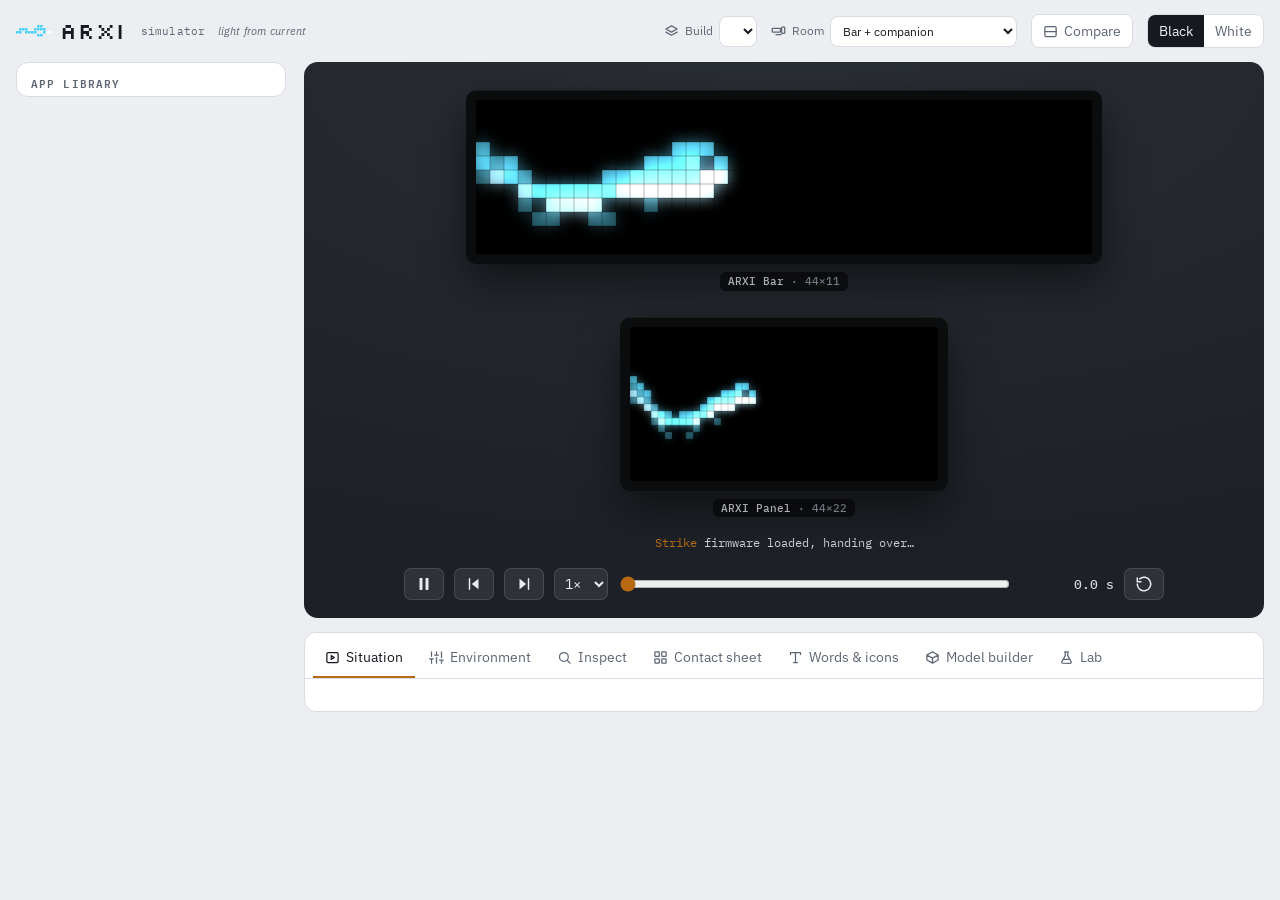
==== index.html @ e4b0574f "update" ====
<!doctype html><html><head><meta charset=utf8><meta name=viewport content="width=device-width,initial-scale=1,viewport-fit=cover"><style>:root{color-scheme:light;box-sizing:border-box;padding-top:env(safe-area-inset-top,0px);padding-bottom:env(safe-area-inset-bottom,0px)}html{scroll-padding-top:env(safe-area-inset-top,0px)}body{margin:0;padding:0;font:14px -apple-system,BlinkMacSystemFont,sans-serif;background:#fff;color:#000}img{max-width:100%}[hidden]:not([hidden=until-found i]){display:none!important}</style></head><body>
<script type="importmap">{"imports":{"three":"https://cdn.jsdelivr.net/npm/three@0.160.0/build/three.module.js"}}</script>
<title>ARXI Simulator</title>
<meta name="claude:viewport-fit-sides" content="cover">
<link rel="preconnect" href="https://fonts.googleapis.com">
<link rel="stylesheet" href="https://fonts.googleapis.com/css2?family=IBM+Plex+Mono:wght@400;500&family=IBM+Plex+Sans:wght@400;500;600&family=Silkscreen&display=swap">
<style>
/* Layout: a workbench. App library on the left, the two ARXI screens on a wall in the middle, controls in tabs underneath. */
:root {
  --bg: #eceef1; --surface: #ffffff; --raised: #f5f6f8; --line: #d9dde3; --fg: #161a20; --muted: #5d6673;
  --accent: #b86a12; --accent-fg: #ffffff; --wall: #2a2e35; --wall-2: #1d2026; --ok: #1f8a4c; --warn: #b86a12; --paid: #6b4bd6;
  --display: "Silkscreen", "IBM Plex Mono", monospace; --body: "IBM Plex Sans", system-ui, sans-serif; --mono: "IBM Plex Mono", ui-monospace, monospace;
  color-scheme: light;
}
@media (prefers-color-scheme: dark) { :root:not([data-theme="light"]) {
  --bg: #0e1013; --surface: #161a1f; --raised: #1c2027; --line: #2a3039; --fg: #e6e9ed; --muted: #8d96a3;
  --accent: #f2a640; --accent-fg: #1a1206; --wall: #0a0b0d; --wall-2: #050607; --ok: #4cc47c; --warn: #f2a640; --paid: #a48bff; color-scheme: dark } }
:root[data-theme="dark"] {
  --bg: #0e1013; --surface: #161a1f; --raised: #1c2027; --line: #2a3039; --fg: #e6e9ed; --muted: #8d96a3;
  --accent: #f2a640; --accent-fg: #1a1206; --wall: #0a0b0d; --wall-2: #050607; --ok: #4cc47c; --warn: #f2a640; --paid: #a48bff; color-scheme: dark }
* { box-sizing: border-box }
html, body { height: 100% }
body { background: var(--bg); color: var(--fg); font: 14px/1.45 var(--body); margin: 0 }
button, select, input { font: inherit; color: inherit }
.wrap { padding-left: max(16px, env(safe-area-inset-left, 0px)); padding-right: max(16px, env(safe-area-inset-right, 0px)); padding-block: 14px 28px; max-width: 1440px; margin: 0 auto }
header { display: flex; align-items: center; gap: 14px; flex-wrap: wrap; padding-bottom: 14px }
.mark { font-family: var(--display); font-size: 22px; letter-spacing: .04em; line-height: 1 }
.mark small { font-family: var(--mono); font-size: 11px; color: var(--muted); letter-spacing: .02em; margin-left: 8px; vertical-align: middle }
.spacer { flex: 1 }
.ic { flex: none; vertical-align: -3px }
.mark { display: inline-flex; align-items: center; gap: 8px }
.eelmark { display: block }
.tagline { font: italic 11px var(--body) !important; color: var(--muted); margin-left: 4px !important }
.hsel span, .hbtn, .tabs button { display: inline-flex; align-items: center; gap: 6px }
.transport button { display: inline-flex; align-items: center; justify-content: center; min-height: 32px }
.group > summary .gname { display: inline-flex; align-items: center; gap: 8px }
.group > summary .gname .ic { color: var(--accent); opacity: .85 }
.sub button { display: inline-flex; align-items: center; gap: 6px }
.sub button .ic { opacity: .75 }
@media (max-width: 520px) { .tagline { display: none } .hsel select { max-width: 160px } }
.hsel { display: inline-flex; align-items: center; gap: 6px; font-size: 12px; color: var(--muted) }
.hsel select { background: var(--surface); border: 1px solid var(--line); border-radius: 8px; padding: 6px 8px; color: var(--fg); max-width: 210px }
.hbtn { border: 1px solid var(--line); background: var(--surface); border-radius: 8px; padding: 6px 11px; cursor: pointer; color: var(--muted) }
.hbtn[aria-pressed="true"] { background: var(--fg); color: var(--bg) }
.rowlabel { font: 500 11px/1 var(--mono); letter-spacing: .1em; text-transform: uppercase; color: #9aa3ae; align-self: flex-start }
.rowlabel b { color: var(--accent); font-weight: 500 }
.results { width: 100%; border-collapse: collapse; font: 12px/1.35 var(--mono); margin-top: 12px }
.results th, .results td { border-bottom: 1px solid var(--line); padding: 6px 8px; text-align: left; vertical-align: top }
.results th { color: var(--muted); font-weight: 500; position: sticky; top: 0; background: var(--surface) }
.results td.cell { cursor: pointer } .results td.cell:hover { background: var(--raised) }
.tag2 { display: inline-block; padding: 1px 6px; border-radius: 4px; border: 1px solid currentColor; font-size: 10.5px; margin-right: 4px }
.tag2.same { color: var(--muted) } .tag2.diff { color: var(--accent) } .tag2.bad { color: #e5534b }
.tablewrap { overflow-x: auto; max-height: 520px; overflow-y: auto }
.buildrow { display: flex; gap: 8px; align-items: center; flex-wrap: wrap; padding: 6px 0; border-bottom: 1px solid var(--line); font-size: 13px }
.buildrow .nm { flex: 1; min-width: 180px }
.seg { display: inline-flex; border: 1px solid var(--line); border-radius: 8px; overflow: hidden; background: var(--surface) }
.seg button { border: 0; background: transparent; padding: 6px 11px; cursor: pointer; color: var(--muted) }
.seg button[aria-pressed="true"] { background: var(--fg); color: var(--bg) }
.seg button:focus-visible, button:focus-visible, select:focus-visible, input:focus-visible { outline: 2px solid var(--accent); outline-offset: 1px }
.grid { display: grid; grid-template-columns: 270px minmax(0, 1fr); gap: 18px; align-items: start }
@media (max-width: 860px) { .grid { grid-template-columns: minmax(0, 1fr) } .lib { order: 2 } }

/* App library */
.lib { background: var(--surface); border: 1px solid var(--line); border-radius: 12px; overflow: hidden }
.lib h2 { font: 600 11px/1 var(--mono); letter-spacing: .1em; text-transform: uppercase; color: var(--muted); margin: 0; padding: 14px 14px 8px }
.libtools { display: flex; gap: 6px; padding: 0 10px 10px }
.libtools input, .libtools select { background: var(--raised); border: 1px solid var(--line); border-radius: 7px; padding: 6px 8px; min-width: 0 }
.libtools input { flex: 1 }
.group { border-top: 1px solid var(--line) }
.group > summary { list-style: none; cursor: pointer; padding: 10px 14px; display: flex; justify-content: space-between; gap: 8px; font: 600 11.5px/1.2 var(--mono); letter-spacing: .08em; text-transform: uppercase; color: var(--muted) }
.group > summary::-webkit-details-marker { display: none }
.group > summary::before { content: "▸"; margin-right: 6px }
.group[open] > summary::before { content: "▾" }
.group > summary > span:first-child { flex: 1 }
.group[open] > summary { color: var(--fg) }
.gmeta { font-weight: 400; letter-spacing: .02em; text-transform: none }
.app { border-top: 1px solid var(--line) }
.app > summary { list-style: none; cursor: pointer; padding: 9px 14px 9px 26px; display: grid; grid-template-columns: 1fr auto; gap: 2px 8px; align-items: center }
.app > summary::-webkit-details-marker { display: none }
.app > summary .nm { font-weight: 600 }
.app > summary .meta { grid-column: 1 / -1; color: var(--muted); font-size: 12px }
.app[open] > summary { background: var(--raised) }
.chip { font: 500 10.5px/1 var(--mono); letter-spacing: .04em; text-transform: uppercase; padding: 4px 6px; border-radius: 5px; border: 1px solid currentColor; white-space: nowrap }
.chip.free { color: var(--ok) } .chip.paid { color: var(--paid) } .chip.internal { color: var(--muted) } .chip.concept { color: var(--warn) }
.sits { padding: 4px 8px 10px; display: flex; flex-direction: column; gap: 2px; background: var(--raised) }
.sits button { text-align: left; border: 0; background: transparent; padding: 6px 8px; border-radius: 6px; cursor: pointer; color: var(--fg) }
.sits button:hover { background: var(--line) }
.sits button[aria-current="true"] { background: var(--accent); color: var(--accent-fg) }
.appinfo { padding: 2px 16px 10px; background: var(--raised); color: var(--muted); font-size: 12px }
.appinfo details summary { cursor: pointer; color: var(--fg) }
.appinfo .row { display: flex; gap: 6px; align-items: center; margin-top: 6px; flex-wrap: wrap }
.appinfo select, .appinfo input { background: var(--surface); border: 1px solid var(--line); border-radius: 6px; padding: 3px 6px; font-size: 12px; max-width: 120px }

/* Stage */
.stage { background: radial-gradient(120% 90% at 50% 0%, var(--wall), var(--wall-2)); border-radius: 14px; padding: 28px 22px 18px; display: flex; flex-direction: column; gap: 18px; align-items: center }
.devices { display: flex; gap: 26px; flex-wrap: wrap; justify-content: center; align-items: flex-end; width: 100% }
.device { display: flex; flex-direction: column; align-items: center; gap: 8px; min-width: 0; max-width: 100% }
.bezel { border-radius: 10px; padding: 10px; background: #0b0c0e; box-shadow: 0 18px 40px rgba(0,0,0,.5), inset 0 1px 0 rgba(255,255,255,.06); max-width: 100% }
.white .bezel { background: #e8e7e3; box-shadow: 0 18px 40px rgba(0,0,0,.45), inset 0 1px 0 rgba(255,255,255,.7) }
.bezel canvas { display: block; border-radius: 3px; background: #050505; max-width: 100%; height: auto; image-rendering: auto }
#barCv, #barCvB { width: 616px } #panCv, #panCvB { width: 308px }
.dlabel { font: 500 11px/1.3 var(--mono); color: #9aa3ae; text-align: center }
.dlabel b { color: #e8ebef; font-weight: 500 }
.now { font: 12px/1.3 var(--mono); color: #c9ced6; text-align: center; min-height: 1.3em }
.now .tag { color: var(--accent) }
.transport { display: flex; gap: 10px; align-items: center; flex-wrap: wrap; width: 100%; max-width: 760px; color: #d6dae0 }
.transport button { background: rgba(255,255,255,.08); border: 1px solid rgba(255,255,255,.12); color: #e9ecf0; border-radius: 7px; padding: 5px 10px; cursor: pointer; min-width: 36px }
.transport button:hover { background: rgba(255,255,255,.14) }
.transport select { background: rgba(255,255,255,.08); border: 1px solid rgba(255,255,255,.12); color: #e9ecf0; border-radius: 7px; padding: 5px 6px }
.transport select option { color: #111 }
.transport input[type=range] { flex: 1; min-width: 140px; accent-color: var(--accent) }
.clock { font: 500 13px/1 var(--mono); font-variant-numeric: tabular-nums; min-width: 92px; text-align: right }

/* Panel below the stage */
.panel { background: var(--surface); border: 1px solid var(--line); border-radius: 12px; margin-top: 14px }
.tabs { display: flex; gap: 2px; border-bottom: 1px solid var(--line); padding: 6px 8px 0; overflow-x: auto }
.tabs button { border: 0; background: transparent; padding: 8px 12px; border-bottom: 2px solid transparent; cursor: pointer; color: var(--muted); white-space: nowrap }
.tabs button[aria-selected="true"] { color: var(--fg); border-bottom-color: var(--accent) }
.pane { padding: 16px }
.sit-title { font-size: 18px; font-weight: 600; margin: 0 0 4px; text-wrap: balance }
.sit-note { color: var(--muted); margin: 0 0 12px; max-width: 70ch }
.beats { display: flex; flex-direction: column; gap: 3px; font: 12px/1.4 var(--mono); color: var(--muted) }
.beats .done { color: var(--fg) }
.sub { display: flex; gap: 6px; flex-wrap: wrap; margin-bottom: 14px }
.sub button { border: 1px solid var(--line); background: var(--raised); border-radius: 999px; padding: 4px 11px; cursor: pointer; font-size: 13px }
.sub button[aria-pressed="true"] { background: var(--fg); color: var(--bg); border-color: var(--fg) }
.fields { display: grid; grid-template-columns: repeat(auto-fill, minmax(220px, 1fr)); gap: 10px 18px }
.f { display: flex; flex-direction: column; gap: 4px; min-width: 0 }
.f label { font-size: 12px; color: var(--muted) }
.f .val { font: 11px var(--mono); color: var(--muted); float: right }
.f select, .f input[type=text], .f input[type=number] { background: var(--raised); border: 1px solid var(--line); border-radius: 7px; padding: 6px 8px; min-width: 0 }
.f input[type=range] { accent-color: var(--accent) }
.f input[type=color] { width: 100%; height: 30px; border: 1px solid var(--line); border-radius: 7px; background: var(--raised); padding: 2px }
.tog { display: flex; align-items: center; gap: 8px; padding-top: 18px; cursor: pointer }
.tog input { accent-color: var(--accent); width: 16px; height: 16px }
.btns { display: flex; flex-wrap: wrap; gap: 8px; margin-top: 4px }
.btn { border: 1px solid var(--line); background: var(--raised); border-radius: 7px; padding: 6px 11px; cursor: pointer }
.btn:hover { border-color: var(--accent) }
.btn.primary { background: var(--accent); color: var(--accent-fg); border-color: var(--accent) }
.hint { color: var(--muted); font-size: 12.5px; max-width: 72ch }
.kv { display: grid; grid-template-columns: max-content 1fr; gap: 4px 16px; font: 12.5px/1.4 var(--mono); margin-bottom: 14px }
.kv dt { color: var(--muted) } .kv dd { margin: 0; overflow-wrap: anywhere }
.layers { display: flex; gap: 4px; flex-wrap: wrap }
.layers span { font: 11px var(--mono); padding: 2px 6px; border-radius: 4px; border: 1px solid var(--line); color: var(--muted) }
.layers span.on { color: var(--fg); border-color: var(--accent) }
#timeline { width: 100%; height: 56px; display: block; border: 1px solid var(--line); border-radius: 8px; background: var(--raised) }
.legend { display: flex; flex-wrap: wrap; gap: 4px 12px; font: 11px var(--mono); color: var(--muted); margin: 6px 0 14px }
.legend i { display: inline-block; width: 9px; height: 9px; border-radius: 2px; margin-right: 4px; vertical-align: -1px }
.sheet { display: grid; grid-template-columns: repeat(auto-fill, minmax(230px, 1fr)); gap: 14px; margin-top: 12px }
.sheet figure { margin: 0; background: var(--wall-2); border-radius: 10px; padding: 10px; display: flex; flex-direction: column; gap: 6px; align-items: center; cursor: pointer }
.sheet figure:hover { outline: 2px solid var(--accent) }
.sheet canvas { max-width: 100%; height: auto; image-rendering: pixelated; border-radius: 2px }
.sheet figcaption { font: 11.5px/1.3 var(--mono); color: #c7ccd3; text-align: center }
pre.code { background: var(--raised); border: 1px solid var(--line); border-radius: 8px; padding: 12px; font: 12px/1.5 var(--mono); overflow-x: auto; max-height: 340px; margin: 8px 0 0 }
.diffnote { font: 12px var(--mono); padding: 8px 10px; border-radius: 7px; background: var(--raised); border: 1px solid var(--line); margin-top: 10px }
.diffnote.bad { border-color: #d0453a } .diffnote.good { border-color: var(--ok) }
[hidden] { display: none !important }
/* Place: the screens in a room or outdoors */
.stage { position: relative; overflow: hidden }
.stage > *:not(#sceneBg):not(#sceneFx) { position: relative; z-index: 2 }
#sceneBg, #sceneFx { position: absolute; inset: 0; z-index: 0; pointer-events: none }
#sceneFx { z-index: 3 }
.stage[data-place]:not([data-place="bench"]) { background: #0a0b0d; min-height: 620px; justify-content: center; padding-top: 60px }
.stage .devices { zoom: var(--dist, 1) }
.stage:not([data-place="bench"]) .dlabel { background: rgba(0,0,0,.55); padding: 2px 8px; border-radius: 6px }
.stage[data-place="living"] .devices, .stage[data-place="bedroom"] .devices { margin-bottom: 70px }
.bezel { position: relative }
.bezel canvas { filter: contrast(calc(1 - var(--wash, 0) * .55)) brightness(calc(1 + var(--wash, 0) * .2)) saturate(calc(1 - var(--wash, 0) * .35)) }
.bezel::after { content: ""; position: absolute; inset: 10px; border-radius: 3px; background: linear-gradient(120deg, rgba(255,255,255,.55), rgba(255,255,255,.15) 45%, rgba(255,255,255,.4)); opacity: calc(var(--wash, 0) * .45); pointer-events: none }
.stage > .placebar { position: absolute !important; top: 12px; left: 14px; right: 14px; z-index: 4 !important; display: flex; gap: 6px; align-items: center; flex-wrap: wrap }
.stage[data-place="bench"] { padding-top: 56px }
@media (max-width: 520px) { .stage > .placebar { position: relative !important; top: 0; left: 0; right: 0 } .stage[data-place] { padding-top: 14px !important } }
.placebar .psel { display: inline-flex; gap: 5px; align-items: center; font-size: 12px; color: #e6e9ed; background: rgba(10,12,15,.6); padding: 4px 7px; border-radius: 7px }
.placebar select { background: rgba(10,12,15,.75); color: #e6e9ed; border: 1px solid rgba(255,255,255,.15); border-radius: 7px; padding: 4px 6px; font-size: 12px }
.spots { display: inline-flex; gap: 6px; align-items: center; flex-wrap: wrap } .spots[hidden] { display: none !important }
.pnote { font: 11.5px var(--mono); color: #e6e9ed; background: rgba(0,0,0,.5); padding: 3px 8px; border-radius: 6px; margin-left: auto }
.pnote:empty { display: none }
.fx-rain { background: repeating-linear-gradient(105deg, transparent 0 14px, rgba(190,210,235,.28) 14px 15px, transparent 15px 31px); background-size: 200px 200px; animation: rain .45s linear infinite }
.fx-storm { background: repeating-linear-gradient(105deg, transparent 0 10px, rgba(190,210,235,.32) 10px 11px, transparent 11px 23px); background-size: 160px 160px; animation: rain .3s linear infinite, flash 7s steps(1) infinite }
.fx-snow { background-image: radial-gradient(circle, rgba(255,255,255,.85) 1.6px, transparent 2px), radial-gradient(circle, rgba(255,255,255,.6) 1px, transparent 1.5px); background-size: 90px 90px, 53px 53px; animation: snow 6s linear infinite }
.fx-fog { background: linear-gradient(180deg, rgba(210,215,222,.35), rgba(210,215,222,.55)); backdrop-filter: blur(1.2px) }
@keyframes rain { to { background-position: -60px 200px } }
@keyframes snow { to { background-position: 30px 360px, -20px 212px } }
@keyframes flash { 0%, 96%, 98% { box-shadow: none } 97%, 99% { box-shadow: inset 0 0 0 2000px rgba(235,240,255,.35) } }
@media (prefers-reduced-motion: reduce) { .fx-rain, .fx-storm, .fx-snow { animation: none } }

#scene3d { position: absolute !important; inset: 0; width: 100%; height: 100%; z-index: 1 !important; display: block; cursor: grab; touch-action: pan-y }
#scene3d:active { cursor: grabbing }
.stage.is3d[data-place] { min-height: 640px; justify-content: flex-end !important; background: #0a0b0d }
.stage.is3d .devices, .stage.is3d .rowlabel { position: absolute !important; left: -9999px; opacity: 0; pointer-events: none }
.stage.is3d .now, .stage.is3d .transport { background: rgba(8,10,13,.62); border-radius: 10px; padding: 6px 10px; backdrop-filter: blur(6px) }
/* Build mode: the wizard instead of the library, and only the controls a buyer needs */
.wiz { display: none; background: var(--surface); border: 1px solid var(--line); border-radius: 12px; padding: 14px; align-self: start; position: sticky; top: 12px; max-height: calc(100vh - 24px); overflow: auto }
body[data-mode="build"] .wiz { display: block }
body[data-mode="build"] .lib, body[data-mode="build"] main > .panel, body[data-mode="build"] label[for="buildSel"], body[data-mode="build"] label[for="roomSel"], body[data-mode="build"] #cmpBtn, body[data-mode="build"] header .seg:not(.modeseg),
body[data-mode="build"] .placebar label[for="placeSel"], body[data-mode="build"] #placeSel, body[data-mode="build"] label[for="mountSel"], body[data-mode="build"] #mountSel, body[data-mode="build"] #spotsBox, body[data-mode="build"] #rowA, body[data-mode="build"] #rowB, body[data-mode="build"] #devicesB { display: none !important }
body[data-mode="build"] .grid { grid-template-columns: 340px minmax(0, 1fr) }
@media (max-width: 900px) { body[data-mode="build"] .grid { grid-template-columns: 1fr } .wiz { position: static; max-height: none } }
.modeseg button { display: inline-flex; gap: 5px; align-items: center }
.wsteps { display: flex; gap: 6px; margin-bottom: 12px }
.wdot { flex: 1; height: 28px; border-radius: 8px; border: 1px solid var(--line); background: var(--raised); color: var(--muted); font: 600 12px var(--mono); cursor: pointer }
.wdot.on { background: var(--accent); color: var(--accent-fg); border-color: var(--accent) } .wdot.done { color: var(--ok); border-color: var(--ok) } .wdot:disabled { opacity: .45; cursor: default }
.wtitle small { font: 600 11px var(--mono); letter-spacing: .08em; text-transform: uppercase; color: var(--muted) } .wtitle h2 { margin: 2px 0 6px; font-size: 20px }
.wlead { margin: 0 0 12px; color: var(--muted); font-size: 13.5px }
.wbody { display: flex; flex-direction: column; gap: 8px }
.wcard { display: flex; gap: 12px; align-items: flex-start; text-align: left; border: 1px solid var(--line); background: var(--raised); border-radius: 12px; padding: 12px; cursor: pointer; color: var(--fg); font: inherit }
.wcard:hover { border-color: var(--accent) } .wcard.on { border-color: var(--accent); box-shadow: 0 0 0 2px var(--accent) inset }
.wic { width: 38px; height: 38px; flex: none; display: grid; place-items: center; border-radius: 10px; background: var(--surface); color: var(--accent) }
.wcard.on .wic { background: var(--accent); color: var(--accent-fg) }
.wtx { display: flex; flex-direction: column; gap: 3px; font-size: 13px; color: var(--muted) } .wtx b { color: var(--fg); font-size: 15px }
.wcan { margin: 6px 0 0; padding-left: 16px; color: var(--fg); font-size: 12.5px; display: grid; gap: 2px } .wcard:not(.on) .wcan { opacity: .55 }
.wnav { display: flex; justify-content: space-between; gap: 8px; margin-top: 10px } .wnav .btn { padding: 9px 16px } .btn:disabled { opacity: .45; cursor: default }
.wmore > summary, .wgroup > summary { cursor: pointer; font-size: 13px; padding: 6px 0 } .wmore .f { margin: 6px 0 }
.wmore select, .wbody > select, .wbody input[type=text] { background: var(--raised); border: 1px solid var(--line); border-radius: 7px; padding: 7px 8px; width: 100%; color: var(--fg) }
.wfinish { display: flex; gap: 6px; align-items: center; margin-top: 4px }
.wgroup { border: 1px solid var(--line); border-radius: 10px; padding: 2px 10px }
.wgroup > summary { display: flex; gap: 8px; align-items: center; font-weight: 600 } .wgroup > summary .ic { color: var(--accent) } .wgroup > summary .small { margin-left: auto }
.wfeat { display: flex; gap: 8px; align-items: center; padding: 6px 0 0 } .wfeat input { accent-color: var(--accent); width: 16px; height: 16px }
.wname { flex: 1; text-align: left; border: 0; background: none; color: var(--fg); font: inherit; font-size: 13.5px; cursor: pointer; padding: 0 } .wname:hover { color: var(--accent) }
.wfeat.locked .wname { color: var(--muted) }
.wneed { border: 1px dashed var(--accent); color: var(--accent); background: none; border-radius: 6px; font-size: 11px; padding: 3px 6px; cursor: pointer; display: inline-flex; gap: 4px; align-items: center }
.wblurb { font-size: 12px; color: var(--muted); padding: 0 0 6px 24px }
.wsum dd { text-align: right }
.wcard.fixed { cursor: default }
.wcard .chip { align-self: flex-start; margin-top: 4px }
.wpackapps { display: flex; flex-wrap: wrap; gap: 4px; margin: -2px 0 6px 50px }
.wapp { border: 1px solid var(--line); background: var(--surface); color: var(--fg); border-radius: 6px; padding: 3px 7px; font-size: 11.5px; cursor: pointer; display: inline-flex; gap: 4px; align-items: baseline }
.wapp:hover { border-color: var(--accent) } .wapp.locked { color: var(--muted); border-style: dashed } .wapp small { color: var(--accent) }
.wquote { border: 1px solid var(--line); border-radius: 12px; padding: 12px; display: flex; flex-direction: column; gap: 8px; background: var(--raised) }
.wquote h3 { margin: 0; font-size: 16px } .wquote p { margin: 0 }
.wquote input, .wquote select, .wquote textarea { background: var(--surface); border: 1px solid var(--line); border-radius: 7px; padding: 7px 8px; color: var(--fg); font: inherit; width: 100% }
.wquote.done { border-color: var(--ok) }
.wshow { align-self: flex-start; margin: -2px 0 6px 50px; border: 1px solid var(--accent); color: var(--accent); background: none; border-radius: 999px; padding: 5px 12px; font-size: 12.5px; cursor: pointer; display: inline-flex; gap: 6px; align-items: center }
.wshow:hover, .wshow.on { background: var(--accent); color: var(--accent-fg) }
.shud { position: absolute !important; z-index: 5 !important; left: 16px; top: 64px; width: min(320px, calc(100% - 32px)); background: rgba(8,10,14,.78); backdrop-filter: blur(10px); border: 1px solid rgba(255,255,255,.12); border-radius: 14px; padding: 14px; color: #e8ebef; display: flex; flex-direction: column; gap: 8px; animation: shudin .35s ease }
@keyframes shudin { from { opacity: 0; transform: translateY(-6px) } }
.shud-head { display: flex; gap: 8px; align-items: center; font-size: 15px } .shud-head .ic { color: #6ae4ff }
.shud-how { font-size: 12.5px; color: #aab3be; line-height: 1.4 }
.shud-cap { font: 600 14px/1.35 var(--mono); color: #fff; min-height: 38px }
.shud-row { display: grid; grid-template-columns: 110px 1fr; gap: 8px; align-items: center } .shud-row small { color: #aab3be; font-size: 11.5px }
.shud-meter { height: 8px; border-radius: 99px; background: rgba(255,255,255,.12); overflow: hidden } .shud-meter span { display: block; height: 100%; width: 0; background: linear-gradient(90deg, #2ad0ff, #3aff8a); border-radius: 99px; transition: width .15s }
.shud-meter.alt span { background: linear-gradient(90deg, #ffb347, #ffe08a) } .shud-meter[data-state="warn"] span { background: linear-gradient(90deg, #ffd34a, #ff9a3a) } .shud-meter[data-state="bad"] span { background: linear-gradient(90deg, #ff9a3a, #ff3a5a) }
.shud .btn { align-self: flex-start; background: rgba(255,255,255,.08); color: #fff; border-color: rgba(255,255,255,.2) }
@media (max-width: 520px) { .shud { top: auto; bottom: 120px } }
.libnote { margin: 0 10px 10px; font-size: 12px; color: var(--muted); background: var(--raised); border-radius: 7px; padding: 6px 8px }
/* Markets, Words & icons, Model builder */
.mkts { display: flex; gap: 4px; padding: 0 10px 10px; flex-wrap: wrap }
.mkts button, .chipbtn { border: 1px solid var(--line); background: var(--raised); color: var(--muted); border-radius: 999px; padding: 4px 10px; font-size: 12px; cursor: pointer; display: inline-flex; gap: 5px; align-items: center }
.mkts button[aria-pressed="true"], .chipbtn.on { background: var(--fg); color: var(--bg); border-color: var(--fg) }
.chips { display: flex; flex-wrap: wrap; gap: 6px; align-items: center; margin-bottom: 14px }
.muted { color: var(--muted) } .small { font-size: 12px }
.fitbar, .mrow { display: flex; gap: 12px; flex-wrap: wrap; align-items: flex-end } .grow { flex: 1 1 260px }
.fitbar input[type=text] { font-size: 15px; padding: 8px 10px } .fitbar input[type=color] { width: 54px }
.iconrow { display: flex; flex-wrap: wrap; gap: 4px }
.pixbtn, .emobtn { border: 1px solid var(--line); background: #08090b; border-radius: 6px; padding: 4px; cursor: pointer; line-height: 0 }
.emobtn { font-size: 18px; line-height: 1; padding: 4px 5px; background: var(--raised) }
.pixbtn:hover, .emobtn:hover { border-color: var(--accent) }
.fitmore { margin-top: 10px } .fitmore > summary { cursor: pointer; font-size: 12.5px; color: var(--muted); padding: 4px 0 }
.fitwall { display: flex; flex-wrap: wrap; gap: 18px; margin-top: 16px; padding: 18px; border-radius: 12px; background: radial-gradient(ellipse at 50% 0, var(--wall), var(--wall-2)); align-items: flex-end }
.fitdev { margin: 0; width: calc(var(--cols) * 8px + 18px); max-width: 100%; display: flex; flex-direction: column; gap: 8px }
.fitdev .bezel { padding: 8px; background: #000; border-radius: 8px } .fitcv { width: 100%; height: auto; display: block }
.fitdev figcaption { color: #c7ccd3; font-size: 12px; display: flex; flex-direction: column; gap: 5px }
.fitdev figcaption .muted { color: #8d96a3 } .fithead { display: flex; gap: 4px; align-items: baseline }
.fitlbl { font: 11px/1.35 var(--mono); color: #aab1bb; min-height: 15px }
.fitdev select { background: #1c2027; color: #e6e9ed; border: 1px solid #2a3039; border-radius: 6px; padding: 4px 6px; font-size: 12px }
.verdict { margin-left: auto; font: 600 10.5px/1 var(--mono); text-transform: uppercase; letter-spacing: .05em; padding: 4px 6px; border-radius: 5px }
.verdict.ok { background: #1f8a4c; color: #fff } .verdict.warn { background: #f2a640; color: #1a1206 } .verdict.scroll { background: #3b4250; color: #e6e9ed }
.fitstrip { display: flex; flex-wrap: wrap; gap: 8px; margin: 10px 0 4px; align-items: flex-start } .fitstriph { width: 100%; font: 600 11px var(--mono); color: var(--muted); text-transform: uppercase; letter-spacing: .06em }
.fitthumb { display: flex; flex-direction: column; gap: 4px; border: 1px solid var(--line); background: var(--raised); border-radius: 7px; padding: 6px; cursor: pointer; font-size: 11px; text-align: left; max-width: 160px }
.fitthumb.on { border-color: var(--accent); box-shadow: 0 0 0 1px var(--accent) } .fitthumb canvas { border-radius: 3px; max-width: 100% }
.toast { position: fixed; bottom: 20px; left: 50%; transform: translateX(-50%) translateY(20px); background: var(--fg); color: var(--bg); padding: 8px 14px; border-radius: 8px; opacity: 0; transition: .2s; pointer-events: none; z-index: 9 }
.toast.on { opacity: 1; transform: translateX(-50%) }
.mgrid { display: grid; grid-template-columns: minmax(0, 1fr) 300px; gap: 18px; align-items: start }
@media (max-width: 860px) { .mgrid { grid-template-columns: 1fr } }
.checks { display: flex; flex-wrap: wrap; gap: 4px 14px; padding: 6px 0 } .check { display: inline-flex; gap: 6px; align-items: center; font-size: 13px; cursor: pointer }
.check input, .feat input { accent-color: var(--accent) }
.fhead { display: flex; justify-content: space-between; align-items: center; gap: 8px; flex-wrap: wrap }
.feats { border: 1px solid var(--line); border-radius: 10px; overflow: hidden; margin-top: 4px }
.fgroup + .fgroup { border-top: 1px solid var(--line) }
.fgroup > summary { cursor: pointer; padding: 9px 12px; display: flex; gap: 8px; align-items: center; font-weight: 600; font-size: 13px }
.fgroup > summary .ic { color: var(--accent) } .fgroup > summary .small { margin-left: auto; font-weight: 400 }
.feat { display: flex; gap: 8px; align-items: center; padding: 6px 12px 6px 34px; font-size: 13px; cursor: pointer } .feat:hover { background: var(--raised) } .feat .fn { flex: 1 }
.msum { position: sticky; top: 12px; border: 1px solid var(--line); border-radius: 12px; padding: 14px; background: var(--raised); display: flex; flex-direction: column; gap: 10px }
.mhead { display: flex; gap: 8px; align-items: center; font-size: 15px } .mhead .ic { color: var(--accent) }
.mtags { display: flex; flex-wrap: wrap; gap: 4px } .tagpill { font-size: 11px; padding: 3px 8px; border-radius: 999px; background: var(--surface); border: 1px solid var(--line) }
.mstats { display: grid; grid-template-columns: auto 1fr; gap: 4px 12px; margin: 0; font-size: 13px } .mstats dt { color: var(--muted) } .mstats dd { margin: 0; font: 500 13px var(--mono); text-align: right }
.mlist { display: flex; flex-wrap: wrap; gap: 4px; max-height: 120px; overflow: auto } .mlist span { font-size: 11.5px; padding: 2px 7px; border-radius: 5px; background: var(--surface); border: 1px solid var(--line) }
.msum select { background: var(--surface); border: 1px solid var(--line); border-radius: 7px; padding: 6px 8px }
@media (prefers-reduced-motion: reduce) { * { scroll-behavior: auto } }
@media (max-width: 520px) { .stage { padding: 18px 10px 14px } .clock { min-width: 0 } }
</style>

<div class="wrap">
  <header>
    <div class="mark"><span id="eelMark"></span>ARXI<small id="buildTag">simulator</small><small class="tagline">light from current</small></div>
    <span class="spacer"></span>
    <label class="hsel" for="buildSel"><span data-ic="layers">Build</span><select id="buildSel"></select></label>
    <label class="hsel" for="roomSel"><span data-ic="screens">Room</span><select id="roomSel"><option value="0">Bar + companion</option><option value="1">Bar alone</option><option value="2">Companion alone</option><option value="3">Swapped: companion leads</option></select></label>
    <button id="cmpBtn" class="hbtn" aria-pressed="false" title="Show a second build underneath"><span data-ic="columns"></span>Compare</button>
    <div class="seg" role="group" aria-label="Finish">
      <button id="fnBlack" aria-pressed="true">Black</button><button id="fnWhite" aria-pressed="false">White</button>
    </div>
  </header>

  <div class="grid">
    <nav class="lib" aria-label="Apps">
      <h2>App library</h2>
      <div id="apps"></div>
    </nav>

    <main style="min-width:0">
      <section class="stage" aria-label="Screens">
        <div class="rowlabel" id="rowA" hidden></div>
        <div class="devices" id="devices">
          <div class="device" id="barDev"><div class="bezel"><canvas id="barCv" width="616" height="154"></canvas></div><div class="dlabel" id="barLbl"><b>ARXI Bar</b> · 44×11</div></div>
          <div class="device" id="panDev"><div class="bezel"><canvas id="panCv" width="448" height="224"></canvas></div><div class="dlabel" id="panLbl"><b>ARXI Panel</b> · 44×22</div></div>
        </div>
        <div class="rowlabel" id="rowB" hidden></div>
        <div class="devices" id="devicesB" hidden>
          <div class="device" id="barDevB"><div class="bezel"><canvas id="barCvB" width="616" height="154"></canvas></div></div>
          <div class="device" id="panDevB"><div class="bezel"><canvas id="panCvB" width="448" height="224"></canvas></div></div>
        </div>
        <div class="now" id="now"></div>
        <div class="transport">
          <button id="play" aria-label="Pause" data-ic="pause"></button>
          <button id="stepB" aria-label="Back one frame" title="Back one frame" data-ic="back"></button>
          <button id="stepF" aria-label="Forward one frame" title="Forward one frame" data-ic="fwd"></button>
          <select id="speed" aria-label="Speed"><option value="0.25">¼×</option><option value="0.5">½×</option><option value="1" selected>1×</option><option value="2">2×</option><option value="4">4×</option><option value="8">8×</option></select>
          <input type="range" id="seek" min="0" max="30000" step="33" value="0" aria-label="Situation time">
          <span class="clock" id="clock">0.0 s</span>
          <button id="restart" title="Restart situation" aria-label="Restart situation" data-ic="restart"></button>
        </div>
      </section>

      <section class="panel">
        <div class="tabs" role="tablist">
          <button role="tab" id="tSit" aria-selected="true" data-ic="film">Situation</button>
          <button role="tab" id="tCtl" aria-selected="false" data-ic="sliders">Environment</button>
          <button role="tab" id="tIns" aria-selected="false" data-ic="search">Inspect</button>
          <button role="tab" id="tSheet" aria-selected="false" data-ic="grid">Contact sheet</button>
          <button role="tab" id="tFit" aria-selected="false" data-ic="type">Words &amp; icons</button>
          <button role="tab" id="tModel" aria-selected="false" data-ic="box">Model builder</button>
          <button role="tab" id="tBuild" aria-selected="false" data-ic="flask">Lab</button>
        </div>
        <div class="pane" id="pSit"></div>
        <div class="pane" id="pCtl" hidden></div>
        <div class="pane" id="pIns" hidden></div>
        <div class="pane" id="pSheet" hidden></div>
        <div class="pane" id="pFit" hidden></div>
        <div class="pane" id="pModel" hidden></div>
        <div class="pane" id="pBuild" hidden></div>
      </section>
    </main>
  </div>
</div>
<script id="wasm-today" type="application/octet-stream">AGFzbQEAAAABxgRKYAN/f38Bf2ACfn8Bf2ABfwF+YAJ/fQBgA39+fwF/YAAAYAJ/fwF/YAF/AX9gA39/fwBgBX9/f39/AGACfH8BfGADfHx8AXxgBH9/f38Bf2ABfQF/YAF9AX1gAn19AX1gBH9+fn8AYAR/f39/AGACfn8BfmAFf39/f38Bf2AGfn9/f39/AGAGf39/f39/AX9gB39/f39/f38Bf2ACf38AYAF/AGAGf39/f39/AGAHf39/f39/fwBgAn9/AX5gBH9/f34Bf2AFf39/fn4Bf2ACf34Bf2ADf39+AGAGf39/fn9/AGAGf39+f39/AX9gA39/fQBgBH9/fX8AYAp/f39/f39/f39/AGAEf39/fQBgCH9/f39/f39/AGAMf39/f39/f39/f39/AX9gBX9/f31/AGACf38BfWAJf39/f39/f39/AGADf39+AX9gB39/f35/f38Bf2ACf30BfWABfwF9YAh/fX1/fX9/fwBgBn99fX19fwBgA399fwBgBH99f38AYAZ/fX19f38AYAV/f39/fQBgBn9/f39/fQBgAAF/YAh/f39/f31/fwBgCX9/f39/f39/fQBgB39/f399fX8AYAZ/f319fX0AYAd/f319fX9/AGAIf39/f39/f38Bf2AJf39/f39/f39/AX9gCH9/fX1/fX9/AGADf319AGAGf399fX1/AGAHf39/f31/fwBgBn99f39/fwBgAn1/AX9gAnx8AXxgAn1/AX1gBX9+fn5+AGAEfn5+fgF/YAJ+fgF/YAJ/[base64]/[base64]/+Ht0DAgALIwACQEEAKAKA78KAAEUNAAALQQBBATYCgO/[base64]/AkACQCABQQRNDQBBACEADAELIABBYGogACAAQZ9/akH/AXFBGkkbIQJBACEAAkACQAJAAkACQANAIABBgIDAgABqLQAAIAJB/[base64]/I4CAgIAAQRBrIgEkgICAgABBAyECAkAgAEEgRg0AIAAgAUEPaiABQQ5qEIaAgIAAQQMgAS0ADiIAIAEtAA8iAmtBAWogACACSRshAgsgAUEQaiSAgICAACACQf8BcQuUBwEDfyABQQU6AAAgAkEAOgAAIABBYGogACAAQZ9/akH/[base64]/AXFFDQAgAUEAOgAAC0EDIQRBgIDAgAAhACADQf8BcSEFAkACQAJAAkACQANAIAAtAAAgBUYNASAAQQZqLQAAIAVGDQIgAEEMai0AACAFRg0DIABBEmotAAAgBUYNBCAAQRhqIQAgBEEEaiIEQTNHDQAMBQsLIARBfWohBAwCCyAEQX5qIQQMAQsgBEF/[base64]/[base64]/wFxIQUCQAJAAkACQAJAA0AgAC0AACAFRg0BIABBBmotAAAgBUYNAiAAQQxqLQAAIAVGDQMgAEESai0AACAFRg0EIABBGGohACAEQQRqIgRBM0cNAAwFCwsgBEF9aiEEDAILIARBfmohBAwBCyAEQX9qIQQLQgEgBK2GQoKAkICA/BODQgBSDQACQCABLQAAQQVJDQAgAUEEOgAACyACLQAAQQNLDQAgAkEEOgAACwuQAQEEfyOAgICAAEEQayIBJICAgIAAQQAhAgJAA0BBBCEDAkAgAC0AACIEQSBGDQAgBEUNAiAEwCABQQ9qIAFBDmoQhoCAgABBAyABLQAOIgMgAS0ADyIEa0EBaiADIARJG0H/AXFBAWohAwsgAEEBaiEAIAMgAmohAgwACwsgAUEQaiSAgICAACACIAJBAEdrC/AEAQ1/I4CAgIAAQRBrIgUkgICAgAACQCABLQAAIgZFDQBBCiADayEHA0AgBsAgBUENaiAFQQxqEIaAgIAAAkAgBS0ADCIIIAUtAA0iCUkNAEEAIQogCCAJa0H/AXEhC0EAIQwDQEEAIQ0CQCAKIAlqQf8BcSIOQQRLDQAgAS0AACIGQWBqIAYgBkGff2pB/[base64]/wFxQSBGDQAgBsAgBUEPaiAFQQ5qEIaAgIAAQQMgBS0ADiIGIAUtAA8iCGtBAWogBiAISRtB/[base64]/wFxIgNGDQEgAEGlgsCAAGotAAAgA0YNAyAAQaqCwIAAai0AACADRg0CIABBD2oiAEH/AUcNAAtBACEADAQLIABBoILAgABqIQAMAgsgAEGqgsCAAGohAAwBCyAAQaWCwIAAaiEACyAAIAFqLQABIQALIABB/wFxC2IBAn8jgICAgABBEGsiASSAgICAAEECIQICQCAAQSBGDQAgACABQQ9qIAFBDmoQjICAgABBAiABLQAOIgAgAS0ADyICa0EBaiAAIAJJGyECCyABQRBqJICAgIAAIAJB/wFxC/wEAQN/IAFBBDoAACACQQA6AAAgAEFgaiAAIABBn39qQf8BcUEaSRshA0ECIQRBoILAgAAhAAJAAkACQAJAA0AgAC0AACADQf8BcSIFRg0BIABBBWotAAAgBUYNAiAAQQpqLQAAIAVGDQMgAEEPaiEAIARBA2oiBEE1Rg0EDAALCyAEQX5qIQQMAQsgBEF/aiEEC0IBIASthkKCgICAgNQGg0IAUg0AIAEtAABB/wFxRQ0AIAFBADoAAAtBgX4hACADQf8BcSEFAkACQANAIABBn4TAgABqLQAAIAVGDQEgAEGkhMCAAGotAAAgBUYNASAAQamEwIAAai0AACAFRg0BIABBD2oiAA0ADAILCwJAIAEtAABBAkkNACABQQE6AAALIAItAAANACACQQE6AAALQQIhBEGggsCAACEAIANB/wFxIQUCQAJAAkADQCAALQAAIAVGDQECQCAAQQVqLQAAIAVGDQAgAEEKai0AACAFRg0DIABBD2ohACAEQQNqIgRBNUcNAQwECwsgBEF/[base64]////nv//8Dg0IAUg0AAkAgAS0AAEEESQ0AIAFBAzoAAAsgAi0AAEECSw0AIAJBAzoAAAsLkAEBBH8jgICAgABBEGsiASSAgICAAEEAIQICQANAQQMhAwJAIAAtAAAiBEEgRg0AIARFDQIgBMAgAUEPaiABQQ5qEIyAgIAAQQIgAS0ADiIDIAEtAA8iBGtBAWogAyAESRtB/wFxQQFqIQMLIABBAWohACADIAJqIQIMAAsLIAFBEGokgICAgAAgAiACQQBHawvdBAENfyOAgICAAEEQayIFJICAgIAAAkAgAS0AACIGRQ0AQQogA2shBwNAIAbAIAVBDWogBUEMahCMgICAAAJAIAUtAAwiCCAFLQANIglJDQBBACEKIAggCWtB/wFxIQtBACEMA0BBACENAkAgCiAJakH/AXEiDkEDSw0AIAEtAAAiBkFgaiAGIAZBn39qQf8BcUEaSRshD0EAIQYCQANAIAZBoILAgABqIggtAAAgD0H/AXEiEEYNASAGQaWCwIAAaiIILQAAIBBGDQEgBkGqgsCAAGoiCC0AACAQRg0BIAZBD2oiBkH/[base64]/wFxQSBGDQAgBsAgBUEPaiAFQQ5qEIyAgIAAQQIgBS0ADiIGIAUtAA8iCGtBAWogBiAISRtB/wFxQQFqIQgLIAggAmohAiABLQABIQYgAUEBaiEBIAYNAAsLIAVBEGokgICAgAALrgEAAkACQCABQYAISA0AIABEAAAAAAAA4H+iIQACQCABQf8PTw0AIAFBgXhqIQEMAgsgAEQAAAAAAADgf6IhACABQf0XIAFB/RdJG0GCcGohAQwBCyABQYF4Sg0AIABEAAAAAAAAYAOiIQACQCABQbhwTQ0AIAFByQdqIQEMAQsgAEQAAAAAAABgA6IhACABQfBoIAFB8GhLG0GSD2ohAQsgACABQf8Haq1CNIa/ogvXCAcBfgJ/AX4DfwF+A38DfgJAIAC9IgNCNIinIgRB/w9xIgUNACAARAAAAAAAAOBDor0iA0I0iKdB/w9xIgVBQWpBgBAgBRshBQsCQCABvSIGQjSIpyIHQf8PcSIIDQAgAUQAAAAAAADgQ6K9IgZCNIinQf8PcSIJQUFqQYAQIAkbIQgLAkAgAr0iCkI0iKciC0H/D3EiCQ0AIAJEAAAAAAAA4EOivSIKQjSIp0H/D3EiCUFBakGAECAJGyEJCwJAAkAgBUH+D0oNACAIQf8PSA0BCyAAIAGiIAKgDwsgCUHMd2ohDAJAIAlB/w9IDQAgAiAAIAGiIAKgIAxBywdGGw8LIARBgBBxIQ0gB0GAEHEhByALQYAQcSEEIApCAYZC/v///////w+DQoCAgICAgIAQhCEKIAZCAYYiBkIgiEL///8Ag0KAgIABhCIOIANCAYYiA0L+////D4MiD34gBkL+////D4MiBiADQiCIQv///wCDQoCAgAGEIgN+fCIQQiCIIA4gA358IBBCIIYiAyAGIA9+fCIGIANUrXwhDgJAAkAgDCAFIAhqQZhvaiIFayIIQQFIDQACQCAIQT9LDQAgCiAIrYYhAyAKQcAAIAhrrYghCgwCCyAJQYx3aiEFAkAgCEFAaiIJDQBCACEDDAILAkAgCEH/[base64]/w+DUA0CQgAgA0IBgyADQgGIhEKAgICAgICAgMAAhCIDfSADIAQbuSICIAKgIAChIgJEAAAAAAAA8AeiIgAgAKIgAiACoaIgAqAgBRCPgICAAA8LIAJEAAAA8P//HzSitrtEAAAAAAAA8AeiDwtCAEIAQoAIIANC/weDUBsgA0KAeIOEIgN9IAMgBBu5IQILIAIgBRCPgICAAAsgACAAQVBqQf8BcUEKSSAAQd8BcUG/f2pB/[base64]/f2pB/wFxQRpJGyADciEEQSBBACAALQAAIgNBv39qQf8BcUEaSRsgA3IhBSADRQ0BIAUgBEH/AXFHDQEgAEEBaiEAIAFBAWohASACQX9qIgINAAtBAA8LAkAgBSAEQf8BcSIBRw0AQQAPC0F/QQEgBSABSRshAwsgAwuVAQEEfwJAIAAgAUcNAEEADwtBACECAkADQEEgQQAgASACai0AACIDQb9/akH/AXFBGkkbIANyIQRBIEEAIAAgAmotAAAiA0G/f2pB/wFxQRpJGyADciEFIANFDQEgBSAEQf8BcUcNASACQQFqIgJBf0cNAAtBAA8LAkAgBSAEQf8BcSICRw0AQQAPC0F/QQEgBSACSRsLkgUDAn8BfgR/[base64]/cyAEaiEIA0AgBSAGLQAAQQJ0aiAINgIAIAZBAWohBiAIQX9qIQggCUF/[base64]/AXEhBANAAkAgASAGai0AACAERw0AQoCAgIAQIQcMAwsgAiAGQQFqIgZHDQALC0EAIQYLIAAgByAGrYQ3AgAgBUGACGokgICAgAALMAEBf0EAIQICQCABRQ0AA0AgACACai0AAEUNASABIAJBAWoiAkcNAAsgASECCyACC5QBAQV/I4CAgIAAQRBrIgIkgICAgABBACEDA0AgACADaiEEIANBAWoiBSEDIAQtAAANAAsgBUF/aiEGQQAhAwNAIAEgA2ohBCADQQFqIgUhAyAELQAADQALIAJBCGogACAGIAEgBUF/[base64]/[base64]/[base64]/AXFBMEcNACACDhEBAgICAgICAgICAgICAgICAQILIARBUGoiBkH/AXFBCU0NAyAEQb9/akH/AXFBGkkNAiAEQZ9/akH/AXFBGk8NBSAEQal/aiEGDAMLAkBBIEEAIAMtAAEiBEG/f2pB/wFxQRpJGyAEckH/AXFB+ABHDQAgA0ECaiEEQRAhBiADLQACIgBBUGpB/wFxQQpJDQQgAEFfcUG/f2pB/wFxQQZJDQQLIAINAEEIIQYgAyEEDAMLIAMhBCACIQYMAgsgBEFJaiEGCyAGQf8BcSACQQogAhsiBkH/AXFPDQEgAyEEC0EAIQAgBkE/cSIGrSEHA0ACQCAELQAAIgJBUGoiA0H/AXFBCU0NAAJAIAJBv39qQf8BcUEaTw0AIAJBSWohAwwBCyACQZ9/akH/AXFBGk8NBCACQal/aiEDCyADQf8BcSIDIAZPDQMCQAJAAkAgAK0gB34iCEIgiKdFDQAgAQ0BDAULIAinIgIgA2oiACACTw0BIAFFDQQLIAEgBEEBajYCAAwDCyAEQQFqIQQMAAsLAkAgAUUNACABIAA2AgALQQAPC0EAQcQANgKE78KAAEF/DwsCQCABRQ0AIAEgBDYCAAtBACAAayAAIAUbDwsCQCABRQ0AIAEgADYCAAtBAEEcNgKE78KAAEEACwwAIAAQxoOAgAD8AAu3AwQCfwF9An8CfSOAgICAAEEQayIBJICAgIAAIAC8IQICQAJAIACLIgO8IgRBgICA5ARJDQAgAEPaD8k/Q9oPyb8gAkF/ShsgACAAXBshAAwBCwJAAkAgBEH////2A0sNAAJAIARBgICAzANJDQAMAgsgBEH///8DSw0CIAEgACAAlDgCDCABQQxqIQQMAgsCQAJAAkAgBEGAgOD8A0kNACAEQYCA8IAETw0BIANDAADAv5IgA0MAAMA/lEMAAIA/kpUhAEECIQUMAwsgBEGAgMD5A0kNASADQwAAgL+SIANDAACAP5KVIQBBASEFDAILQwAAgL8gA5UhAEEDIQUMAQsgAyADkkMAAIC/kiADQwAAAECSlSEAQQAhBQsgACAAlCIGIAaUIgMgA0NHEtq9lEOYyky+kpQhByAGIAMgA0MlrHw9lEMN9RE+kpRDqaqqPpKUIQMCQCAEQf////YDTQ0AIAVBAnQiBEGghMCAAGoqAgAgACAHIAOSlCAEQbCEwIAAaioCAJMgAJOTIgAgAIwgAkF/ShshAAwBCyAAIAAgByADkpSTIQALIAFBEGokgICAgAAgAAtWAgF9AnxDAACAfyECAkAgAItDAACAf1sNACABi0MAAIB/Ww0AQwAAwH8hAiAAIABcDQAgASABXA0AIAC7IgMgAyABuyIEIASiEJCAgIAAn7YhAgsgAguzAgIEfwF+I4CAgIAAQRBrIgQkgICAgAACQAJAIAEgAiABIAIQ1YOAgABFDQBBACEFDAELQQAhBSACQjCIpyIGQf//AXEiB0H//wFGDQACQCAHDQAgASACQv///////z+DhFANASAEIAEgAiACQhCGIAFCMIiEIgh5IAFCEIZ5QsAAfCAIQgBSG6ciBUEBakH/AHEQ3YOAgAAgBCkDAEIAIAVB/wBxQe8ASSIHGyEBQYKAfyAFayEFIAJCgICAgICAgICAf4MgBCkDCEL///////8/g0IAIAcbhEKAgICAgICA/z+EIQIMAQsgAkL///////+/gIB/g0KAgICAgICA/z+EIQIgBkH//[base64]/[base64]/An4BfwJAIABCfnxCiAFWDQAgAKciAkG8f2pBAnUhAwJAAkACQCACQQNxDQAgA0F/aiEDIAFFDQJBASEEDAELIAFFDQFBACEECyABIAQ2AgALIAJBgOeED2wgA0GAowVsakGA1q/jB2qsDwsgAEKcf3wiACAAQpADfyIFQpADfn0iBkI/[base64]/IABBAnRBwITAgABqKAIAIgJBgKMFaiACIAEbIAIgAEEBShsLwgEEAX8BfgN/[base64]/kBAQR/[base64]/CgAA2AqDvwoAAC0EAIAAgAEHMAEsbQQF0LwGAkcCAAEHwhMCAAGogASgCFBCpgICAAAvZAgEBf0EBIQMCQCAARQ0AAkAgAUH/AEsNACAAIAE6AABBAQ8LAkBBACgCoO/CgAAiAw0AQYjvwoAAIQNBAEGI78KAADYCoO/CgAALAkACQCADKAIADQACQCABQYB/cUGAvwNGDQBBAEEZNgKE78KAAAwCCyAAIAE6AABBAQ8LAkAgAUH/D0sNACAAIAFBP3FBgAFyOgABIAAgAUEGdkHAAXI6AABBAg8LAkACQCABQYCwA0kNACABQYBAcUGAwANHDQELIAAgAUE/cUGAAXI6AAIgACABQQx2QeABcjoAACAAIAFBBnZBP3FBgAFyOgABQQMPCwJAIAFBgIB8akH//z9LDQAgACABQT9xQYABcjoAAyAAIAFBEnZB8AFyOgAAIAAgAUEGdkE/[base64]/[base64]/IAIgBUEgcRshAAsgA0GgAmokgICAgAAgAAutSwYafwJ+BX8BfgJ/AX4jgICAgABBwD9rIgUkgICAgAAgBUHAA2ohBiAFQfADakF8aiEHIAVBmQNqIQggBUGXA2ohCSAFQb8DaiEKIAVBwANqQX9qIQsgBUHAA2pBCHIhDCAFQcADakEJciENIAVBtANqQQpqIQ4gBUGYA2ohD0EAIRBBACERAkACQANAQQAhEgJAA0AgASETIBIgEUH/////B3NKDQEgEiARaiERAkACQAJAAkACQAJAAkACQAJAIBMtAAAiEkUNACATIQEDQAJAAkACQCASQf8BcSISRQ0AIBJBJUcNAiABIRIDQCABQQFqLQAAQSVHDQIgEkEBaiESIAFBAmoiAS0AAEElRg0ADAILCyABIRILIBIgE2siEiARQf////[base64]/Sg0EQQAgGWshGSAYQYDAAHIhGAwEC0EAIRkgF0FQaiIVQQlLDQMgASESA0ACQCAZQcyZs+YASw0AQX8gGUEKbCIBIBVqIBUgAUH/////[base64]/SiEaDAILIAIgAigCACIVQQRqNgIAIBUoAgAiF0F/SiEaDAELIAFBAWohAQJAIBVBUGoiG0EJTQ0AQQEhGkEAIRcMAQtBACEVA0BBfyEXAkAgFUHMmbPmAEsNAEF/IBVBCmwiFSAbaiAbIBVB/////wdzSxshFwtBASEaIBchFSABQQFqIgEsAABBUGoiG0EKSQ0ACwsDQCASIRUgASwAACISQYV/[base64]/Sg0BQQAhEiAARQ0ICyAAKAIAIhZBIHENCiAYQf//[base64]/aiITICCnQQdxQTByOgAAICBCA4giIEIAUg0ACwtBACEWQbuSwIAAIR4gHEEIcUUNAiAXIAggE2siEiAXIBJKGyEXDAILAkAgBSkDoAMiH0J/VQ0AIAVCACAffSIfNwOgA0EBIRZBu5LAgAAhHgwBCwJAIBxBgBBxRQ0AQQEhFkG8ksCAACEeDAELQb2SwIAAQbuSwIAAIBxBAXEiFhshHgsCQAJAIB9CgICAgBBaDQAgDyETDAELIA8hEwNAIBNBf2oiEyAfIiAgIEIKgCIfQgp+fadBMHI6AAAgIEL/////nwFWDQALCyAfUA0AIB+nIRIDQCATQX9qIhMgEiASQQpuIhVBCmxrQTByOgAAIBJBCUshGCAVIRIgGA0ACwsgGiAXQQBIcQ0SIBxB//97cSAcIBobIRsCQCAFKQOgAyIgQgBSDQBBACEYIBcNACAPIRMgDyESDBELIBcgDyATayAgUGoiEiAXIBJKGyEYIA8hEgwQCyAFLQCgAyESDA4LQQAoAoTvwoAAEKqAgIAAIRMMAQsgBSgCoAMiEkGVqMCAACASGyETCyATIBMgF0H/////ByAXQf////8HSRsQloCAgAAiGGohEkEAIRZBu5LAgAAhHiAXQX9KDQwgEi0AAEUNDAwOCyAFKQOgAyIgUEUNAUEAIRIMCgsCQCAXRQ0AIAUoAqADIRUMAgtBACESIABBICAZQQAgHBCwgICAAAwCCyAFQQA2AvwCIAUgID4C+AIgBSAFQfgCajYCoAMgBUH4AmohFUF/[base64]/hSEgQQEhIUEAISJBxZLAgAAhIwwBCwJAIBxBgBBxRQ0AQQEhIUEAISJByJLAgAAhIwwBC0HLksCAAEHGksCAACAcQQFxIiEbISMgIUUhIgsgHyAgQgBCgICAgICAwP//ABDWg4CAACESAkAgHyAgQgBCgICAgICAwP//ABDVg4CAAEUgEkEAR3ENACAfICAgHyAgENWDgIAAIRQgIUEDaiETAkAgHEGAwABxDQAgGSATTQ0AAkAgGSATayISQYACIBJBgAJJIhUbIhhFDQAgBUHAPWpBICAY/[base64]/o8CAACASGyAUG0EDIAAQp4CAgAAaCwJAIBxBgMAEcUGAwABHDQAgGSATTQ0AAkAgGSATayISQYACIBJBgAJJIhQbIhVFDQAgBUHAPWpBICAV/[base64]/[base64]/aiIVDQALCyAbQQRqIScCQAJAIBsoAgAiFSAVIBNuIiggE2xrIhcNACAnIBJGDQELAkACQCAoQQFxDQBCgICAgICAgLjAACEgQgAhHyATQYCU69wDRw0BIBsgFE0NASAbQXxqLQAAQQFxRQ0BC0KAgICAgICAuMAAISBCASEfC0KAgICAgICA/z9CgICAgICAwP8/QoCAgICAgOD/PyAnIBJGG0KAgICAgIDg/z8gFyATQQF2IidGGyAXICdJGyEmAkAgIg0AICMtAABBLUcNACAmQoCAgICAgICAgH+EISYgIEKAgICAgICAgIB/[base64]/[base64]/c0F/[base64]///8HQf7///8HIBYgJ3IiJBtKDQggFiAkQQBHakEBaiEoAkACQCAdQV9xQcYARyIlDQAgGCAoQf////8Hc0oNCiAYQQAgGEEAShshEgwBCwJAAkAgGA0AIAYhFSAGIRMMAQsgGCAYQR91IhJzIBJrIRIgBiEVIAYhEwNAIBNBf2oiEyASIBJBCm4iF0EKbGtBMHI6AAAgFUF/aiEVIBJBCUshGiAXIRIgGg0ACwsCQCAGIBVrQQFKDQAgEyAOIBVraiETIBUgBUG0A2prQXZqIhJFDQAgE0EwIBL8CwALIBNBfmoiIiAdOgAAIBNBf2pBLUErIBhBAEgbOgAAIAYgImsiEiAoQf////8Hc0oNCQsgEiAoaiISICFB/////wdzSg0IIBIgIWohGgJAIBxBgMAEcSIcDQAgGSAaTA0AAkAgGSAaayISQYACIBJBgAJJIhMbIhVFDQAgBUHAPWpBICAV/[base64]/wFLDQALCyAALQAAQSBxDQAgBUHAPWogEiAAEKeAgIAAGgsgJQ0CIB4gFCAUIB5LGyIYIRcDQAJAAkACQAJAIBcoAgAiEkUNAEEIIRMDQCAFQcADaiATaiASIBJBCm4iFEEKbGtBMHI6AAAgE0F/[base64]/[base64]/[base64]/[base64]/ABISkgE0F/[base64]/hSEfIAUpAzAhIAwBCyAFQeAAaiAgIB8gKSAmENSDgIAAIAVB0ABqIAUpA2AgBSkDaCApICYQ0oOAgAAgBSkDWCEfIAUpA1AhIAsCQAJAIAUoAuwDIhhFDQAgGCAYQR91IhJzIBJrIRIgBiETA0AgE0F/[base64]////[base64]/wFLDQALCyAALQAAQSBxDQAgBUHAPWogEiAAEKeAgIAAGgsCQCAALQAAQSBxDQAgFiAbIAAQp4CAgAAaCwJAIBVBgIAERw0AIBkgE0wNAAJAIBkgE2siEkGAAiASQYACSSIXGyIbRQ0AIAVBwD1qQTAgG/wLAAsCQCAXDQADQAJAIAAtAABBIHENACAFQcA9akGAAiAAEKeAgIAAGgsgEkGAfmoiEkH/[base64]/AUsNAAsLIAAtAABBIHENACAFQcA9aiASIAAQp4CAgAAaCwJAIAAtAABBIHENACAaIB4gABCngICAABoLAkAgFUGAwABHDQAgGSATTA0AAkAgGSATayISQYACIBJBgAJJIhQbIhVFDQAgBUHAPWpBICAV/[base64]/////B3NKDQEgGSAWIBpqIhUgGSAVShsiEiAUSw0BAkAgG0GAwARxIhsNACAZIBVMDQACQCASIBVrIhRBgAIgFEGAAkkiHBsiJ0UNACAFQfADakEgICf8CwALAkAgHA0AA0ACQCAALQAAQSBxDQAgBUHwA2pBgAIgABCngICAABoLIBRBgH5qIhRB/[base64]/AUsNAAsLIAAtAABBIHENACAFQfADaiAUIAAQp4CAgAAaCwJAIBggF0wNAAJAIBogF2siFEGAAiAUQYACSSIYGyIaRQ0AIAVB8ANqQTAgGvwLAAsCQCAYDQADQAJAIAAtAABBIHENACAFQfADakGAAiAAEKeAgIAAGgsgFEGAfmoiFEH/[base64]/AUsNAAsLIAAtAABBIHENACAFQfADaiATIAAQp4CAgAAaDAALCwtBAEE9NgKE78KAAAtBfyERCyAFQcA/aiSAgICAACARC5wFAQF/[base64]/AsACwJAIAINAANAAkAgAC0AAEEgcQ0AIAVBgAIgABCngICAABoLIANBgH5qIgNB/wFLDQALCyAALQAAQSBxDQAgBSADIAAQp4CAgAAaCyAFQYACaiSAgICAAAuKAQEBfyOAgICAAEGAAWsiBCSAgICAACAEIAAgBEH+AGogARsiADYCdCAEIAEgAUEAR2s2AnggBEEAQfAA/AsAIABBADoAACAEQX82AkAgBEGBgICAADYCICAEIARB9ABqNgJEIAQgBEH/AGo2AiggBCACIAMQrYCAgAAhASAEQYABaiSAgICAACABC8ABAQV/IAAoAkQiAygCACEEAkAgAygCBCIFIAAoAhQgACgCGCIGayIHIAUgB0kbIgdFDQACQCAHRQ0AIAQgBiAH/AoAAAsgAyADKAIAIAdqIgQ2AgAgAyADKAIEIAdrIgU2AgQLAkAgBSACIAUgAkkbIgVFDQACQCAFRQ0AIAQgASAF/[base64]/AkAgAEEORw0AQYimwIAAQZ2iwIAAIAEoAgAbDwsgAEEQdSECAkAgAEH//wNxIgNB//8DRw0AIAJBBUoNACABIAJBAnRqKAIAIgBBCGpByKXAgAAgABsPC0H2qMCAACEAAkACQAJAAkACQAJAAkAgAkF/[base64]/Sg0AIAFBADYCAEH2qMCAACEKDAwLIAYgAygCJCIKQZAcbSIDQeQAbCAKIANBkBxsa8FBPG3BajYCQCABIABB5ABB/JjAgAAgBkHAAGoQs4CAgAA2AgAgACEKDAsLAkAgAygCIEF/[base64]/QTUhAQJAAkAgACgCHCICIAAoAhgiA0EGakEHcGtBB2pBB24gAyACayIDQfECakEHcEEDSWoiAkE1Rg0AIAIhASACDQFBNCEBAkACQCADQQZqQQdwQXxqDgIBAAMLIAAoAhRBkANvIgBBA3FBAUcNAiAAQesOakH//wNxIgBBkANwIQIgAEHkAHANACACDQILQTUPCwJAAkAgA0HzAmpBB3BBfWoOAgACAQsgACgCFCIAQbBwaiAAIABBk/H//[base64]/[base64]/[base64]/aiEHCyAHIAYgBiABRhshCEEAIQYMAQsgBiEICyAAIAhqQQA6AAALIAVBgAFqJICAgIAAIAYLOwEBfwJAQQAoAqDvwoAAIgQNAEGI78KAACEEQQBBiO/CgAA2AqDvwoAACyAAIAEgAiADIAQQuYCAgAAL2QICBH8BfQJAIAEgAVsgACAAW3ENACAAIAGSDwsCQCABvCICQYCAgPwDRw0AIAAQnoCAgAAPCyACQR52QQJxIgMgALwiBEEfdnIhBQJAAkACQCAEQf////8HcSIEDQAgACEGAkACQCAFDgQDAwABAwtD2w9JQA8LQ9sPScAPCwJAIAJB/////wdxIgJBgICA/AdGDQACQCACDQBD2w/[base64]/AXFBDGxqIg4gB0GwAmogAWoiBikDADcCACAOQQE6AAkgDiAGQQhqLQAAOgAIIAdBoAVqIAhBAWpB/[base64]/[base64]/[base64]/AXFBAEchDCAELQCcAiAELQCdAnEgBC0AngJxQQFxIRMgBkF/[base64]/AXFFDQAgB0GwAmogB0HQB2ogBy0AqAUQ7ICAgAAgB0HgAmogB0GwAmoQu4OAgAAMAQsCQAJAIAFBfWoOBAADAwEDCyAELQAAQQFHDQIgBC0AAUEBcUUNAiAELQAEQQFxRQ0CAkACQCAELQAMIgYNACAHQTw6ALICIAdB/5EDOwCwAgwBCwJAIAZBA0sNACAHQb4BOgCyAiAHQarpAjsAsAIMAQsCQAJAIAZBU2oOBAABAQABCyAHQZYBOgCyAiAHQZatAjsAsAIMAQsCQAJAIAZBTWpB/wFxQRFJDQAgBkGwf2pB/wFxQQJLDQELIAdB/wE6ALICIAdB0KwCOwCwAgwBCwJAAkAgBkG5f2pBB0kNACAGQat/[base64]/[base64]/[base64]/[base64]/[base64]/[base64]/AXENAQsgAEEBOgDBCyAAIAI2AgwgACACNgIIIABBADYCBCAAIAAoAgBBAWogEm82AgAMEwsgB0HQB2ogB0HwBGogARCdgoCAACAGRQ0SIAdB0AdqIAIgACgC9AtrEJqCgIAADBILIAdB0AdqIAFB/[base64]/[base64]/[base64]/[base64]/wEhDEHaACELQSghBAwLC0H4ACEMQdwBIQtB/[base64]/wFxQQFHDQELQQEhDSAHQdAHaiAOQQFIEPmBgIAADAMLAkACQAJAAkACQAJAAkACQCANQX9qDgYBAgAEBQAHCyAHKALUB0EAQawL/[base64]/wEhDkHwASEEQcgBIQYMAQsgB0H4/[base64]/kQM7ANAEIAdB+AA6ANIEIAcoAtQHIAdBsAJqQSwgAiALayAGbiABQSxqcGtBAiAHQawBahCIgICAAAwDCyAHQf+RAzsA0AQgB0H4ADoA0gQgB0H/[base64]/6QI7ALACIAdB0AdqQQRBBSAXIAdBsAJqEMeBgIAADAELIAdB/[base64]/[base64]/AToACCAAQubZ1/fm7qHLvn83AAAMBgsgAEGKqejCAjYAAiAAQd3+AzsAACAAQd3+AzsABiAAQYoBOgAIDAULIABByMMDOwAEIABB////x3w2AAAgAkGW/wM7AA4gAiADLQASOgANIAJBDWogAEEGahC6g4CAAAwECyAAQYCpAjsABCAAQezh47cHNgAAIAJB//[base64]/AkACQCAAKAIQIgIuARwiA0EASA0AIAMhAQwBCwJAIAItAANBAUcNACAAKAIIIgMtAApBAUcNACADLQALQQFHDQAgAy0ADA0BCwJAAkAgAi0AAEF6ag4CAAECC0EoQYR/QXpBEkGef0GAAiABQW5qQf8BcSICayACIAJBgAFLGyIDQYACIAFB4gBqQf8BcSICayACIAJBgAFLGyIESSIFG0GAAiABQQZqQf8BcSICayACIAJBgAFLGyIGIAMgBCAFGyIDSSIEG0GAAiABQfwAakH/AXEiAmsgAiACQYABSxsiAiAGIAMgBBsiA0kiBBtBgAIgAUFYakH/AXEiAWsgASABQYABSxsgAiADIAQbSRshAQwBC0FNQYB/QewAQXVBIkGAAiABQQtqQf8BcSICayACIAJBgAFLGyIDQYACIAFBXmpB/[base64]/ARDQgICAAA8LIABB/[base64]/I4CAgIAAQTBrIgEkgICAgAAgAUIANwMoIAFCADcDICABQgA3AxggAUIANwMQIAFCADcDCCABQgA3AwAgACgCCCkDACABIAAoAhQoAgARgYCAgACAgICAABoCQAJAIAEoAghBeWpBC0sNACAAENOAgIAADAELIAAQ1ICAgAALIAFBMGokgICAgAALjwwEBX8BfQR/[base64]/AoAAAsgBUEQaiAEakEAOgAAIAVBEGoQh4CAgAAhB0EAIAAoAhhBC24iAUEBdMBBB3UgAXMiBEEDdkEGcSIILQCjsMCAACAEQQ9xIAFBwABxQQZ2aiAIQaSwwIAAai0AAGxBBHZqIgRrIAQgAcBBAEgbQYABc0H/[base64]/[base64]/ATsACSAFIAAoAgAtABI6AAggBUEIaiAFQRBqELqDgIAAIAUtABIhBCAFLQARIQcgBS0AECECIAAoAgQiAUGsC2ogCEF/[base64]/AXFBBkcNAEEAIQRBACEJIApBxwFLDQFBACEEQQBBSCAKa0H/AXFBMm5BAnRrIQkgCkHFAEsNASAGQcj/AzsAISAGIActABI6ACAgBkEgaiAGQRBqELqDgIAADAELQQAhCQJAIApBxwFNDQBBACEEDAELIAYgBC0AAjoAIiAGIAQvAAA7ASAgBkEgaiAKQZEBbEH//wNxQcgBbkHuAGpB/wFxELaDgIAAGiAGIAYtACI6ABIgBiAGLwEgOwEQIApB/[base64]/[base64]/[base64]/wFxIAYtABFB/wFxRw0AIActAAJB/wFxIAYtABJB/[base64]//[base64]//[base64]/[base64]/wFxQRFJDQQgCkGwf2pB/[base64]/[base64]/wFJGzoAACAHIAkgCGxB5ABuIgRB/wEgBEH/AUkbOgAAIAUgCSADbEHkAG4iA0H/ASADQf8BSRs6AAALIAFBA2oiAUGsC0cNAAsLIAJBEGokgICAgAAL6wEAAkAgAQ0AIABBPDoAAiAAQf+RAzsAAA8LAkAgAUEDSw0AIABBvgE6AAIgAEGq6QI7AAAPCwJAAkAgAUFTag4EAAEBAAELIABBlgE6AAIgAEGWrQI7AAAPCwJAAkAgAUFNakH/AXFBEUkNACABQbB/akH/AXFBAksNAQsgAEH/AToAAiAAQdCsAjsAAA8LAkACQCABQbl/akEHSQ0AIAFBq39qQQFLDQELIABB/wE6AAIgAEHczQM7AAAPCwJAIAFB3wBJDQAgAEHcAToAAiAAQcihATsAAA8LIABBqgE6AAIgAEGq1QI7AAALrxQBDX8jgICAgABBEGsiBSSAgICAAAJAAkAgAQ0AIAJBAmohBiACQQFqIQcgAkF/[base64]/akH/[base64]/[base64]/[base64]/AXEQtoOAgAAaIAItAA8hCCACLQAOIQkgAi0ADSEKIAAoAgQiBkGsC2ogByAFEIOAgIAAIgVBAEgNACAGIAVBA2xqIgYgCDoAAiAGIAk6AAEgBiAKOgAACyAEQbHz3fF5aiEEIANBf2oiAw0AC0MAAIA/[base64]/[base64]/[base64]/[base64]/wFxQQJJG0kNAEEBIQAgAigCAEEBaiIHIAZODQAgAiAHNgIAQQAhAAsgBEEQaiSAgICAACAAC6AZCQF/An4DfwJ9A38FfQN/AX4EfyOAgICAAEHgBGsiAySAgICAACAAKAIIKQMAIQQgA0IANwOYAiADQgA3A5ACIANCADcDiAIgA0IANwOAAiADQgA3A/gBIANCADcD8AEgBEL/////[base64]/[base64]/[base64]/[base64]/[base64]/[base64]/[base64]/[base64]/QUggACgCGEH6AW5BAXEiBxshAkF/QVAgBxshCwJAIAAoAgQiE0GsC2ogBiAIa7NDAABhRZVDAAAwQpRDAADAQZX8ACIHQQYQg4CAgAAiFEF/[base64]/[base64]////[base64]/pAjsAQCADQdQAOgBCIAAoAgQhAiADQf/[base64]/AAQg4CAgAAiB0EASA0AIAIgB0EDbGoiAkE6OgACIAJBr94AOwAACyAGQa8BSQ0ACwJAAkAgDEUNACAFIAhrsyAKIAhrs5UhDUH6ACEIQdIBIQpB/wEhBQwBC0MAAIA/IAUgCSAKaiAIa0GA3XpqIAogCRsgCiALGyIGa7MgCCAJIApBqMACaiAJGyALGyICIAZBqMACaiACIAZLGyAGa7OVIg0gDUMAAIA/XhshDUHhASEIQcgBIQpBvgEhBQsgACgCBCEGQwAAgD9DAACAPyANIA1DAACAP14bk0PQD0lAlCINEMWDgIAAQwAAQMCUQwAAEEGSEMaDgIAAIQ4CQCAGQawLaiANENCDgIAAQwAAiEGUQwAArEGSEMaDgIAA/AAiAiAO/[base64]/I4CAgIAAQcALayIBJICAgIAAAkACQCAAKAIAIgItAMELQQFHDQAgAkEAOgDBCyAAKAIQLQACRQ0BIAJBFWogACgCBEGsC/wKAAAgACgCACICQQE6AMILIAIgACgCGDYCxAsMAQsgAi0AwgtBAUcNAAJAAkAgACgCEC0AAiIDRQ0AIAAoAhggAigCxAtrIgRB/AJJDQELIAJBADoAwgsMAQsgBEH/AWxB/AJuIQUCQCADQQFHDQBBFyECA0AgACgCACACaiIDQX5qLwAAIQQgASADLQAAOgC/CyABIAQ7AL0LIAEgACgCBCACaiIDQWtqLQAAOgC8CyABIANBaWovAAA7ALoLIAEgAUG9C2ogAUG6C2ogBRC5g4CAACABLwAAIQMgACgCBCACaiIEQWtqIAEtAAI6AAAgBEFpaiADOwAAIAJBA2oiAkHDC0cNAAwCCwsgASAAKAIEQawL/AoAACAFQSxsQfz/A3FB/[base64]/[base64]/[base64]/aiIPDQALIAJBEGokgICAgAALzAUBEX8jgICAgABBEGsiAiSAgICAACAAKAIAIgMgAy0AEToAEkEMQRAgACgCEC0AASIEQQFGIgMbQQkgBBsiBUE1aiAAKAIYIARBAiAEQQJJGyIGQQF0LwGssMCAACIHcGwgB25BfmohCEFDQWsgAxtBln8gBBsiCUEBakH/[base64]/wE6AAUgAiAHQf8BbCAFbkF/c0H/[base64]/[base64]/I4CAgIAAQRBrIgMkgICAgAAgACgCACIEIAQtABRBAWoiBToAFAJAIAVB/[base64]/wFxbEGA/gNxQQh2QQZuQQlqIQcCQCAIIAZqIg4gDkEfdSIOcyAOayIOQQ5LDQAgB0EPIA5rIg4gDmxB/[base64]/[base64]/[base64]/wFxQeAAbmshAyAIQQluQf8BcbMhCkEAIQYDQCAGQXxqIgSyIQsgBCAEbCECQQAhCEEAIQQDQAJAIAAoAgRBrAtqIAQgBhCDgICAACIFQQBIDQACQAJAIAMgBGoiByAHbCACaiIJQQdLDQAgACgCBCAFQQNsaiIHQZYBOgACIAdB/+sDOwAADAELAkAgCUEeSw0AIAFBCjoADCABQf+FAjsACiABQQpqIAlBe2xBa2pB/[base64]/[base64]/wFsQf//A3FBCm5B/[base64]/wNxQcIDbkF8aiEDQQAhBwNAAkAgA0ErSw0AIAFB//8DOwANIAFB/wE6AA8gAUENaiAHQUlsQX9qQf8BcRC2g4CAABogAS0ADyEFIAEtAA4hBiABLQANIQggACgCBCIEQawLaiADIANB/[base64]/I4CAgIAAQRBrIgUkgICAgAACQCABQajGAHAiAUHbC0sNACAFQeABOgAPIAVB/[base64]/[base64]/v8DcSAJbiIBQX1qIgsgCmsiCSABQX5qIgxKDQAgA0EBaiEGA0ACQCAJIg1BK0sNACACIANKDQBBZkGCfyANIAtGG0H/AXEhDiACIQkDQAJAIAlBCksNACAAKAIEQawLaiANIAkQg4CAgAAhASAAKAIEIgcgAUEDbCIIaiIBLQAAIAQtAABHDQAgAS0AAUH/AXEgBC0AAUH/AXFHDQAgAS0AAkH/AXEgBC0AAkH/AXFHDQACQAJAIAoNACAFIAUtAA86AAYgBSAFLwANOwEEDAELIAVBBGogBCAFQQ1qIA4QuYOAgAAgACgCBCEHCyAFLwEEIQEgByAIaiIHIAUtAAY6AAIgByABOwAACyAGIAlBAWoiCUcNAAsLIA1BAWohCSANIAxIDQALCyAFQRBqJICAgIAAC/UbARJ/I4CAgIAAQRBrIgIkgICAgAACQAJAIAENACAAENOAgIAADAELAkAgAUEDSw0AQQAhAwNAIANBGGxB//8DcSEEQQAhAQNAIAIgAUELbEH//wNxIAQgACgCGEEjbkH//[base64]//A3EhEEEAIQUDQCAIQf//A3EgECAAKAIYQdAAbkH//[base64]//A3EhBEEAIQEDQCABQQxsQfz/A3EgBCAAKAIYQR5uQf//[base64]/wE6AA8gAkHawAI7AA0gAkENakH/ARC2g4CAABogAi0ADyEDIAItAA4hBCACLQANIQwgACgCBCIQQawLaiAGIAkQg4CAgAAiCUEASA0AIBAgCUEDbGoiCSADOgACIAkgBDoAASAJIAw6AAALAkAgBUF7aiIJQQpLDQAgBkF/aiIDQStLDQAgAkH/[base64]//A3EhBCADQR5sQf//A3EhDEEAIQEDQCABQQR0QfD/A3EgDCAAKAIYQRJuQf//A3EQvYOAgAAhCCABQRRsQfz/A3EgBCAAKAIYQQxuQf//[base64]/[base64]/AToAAiAFQf//[base64]/[base64]/[base64]/aiEHQX0hCANAAkAgCCAIbCIJQQNLDQAgAy0AAiEKIAMtAAEhCyADLQAAIQwCQCAAKAIEIg1BrAtqIAEgCGoiDkF/[base64]/[base64]/[base64]/[base64]/AX0JfwF9An8BfSOAgICAAEEwayICJICAgIAAIAAoAhghAyACIAAoAgwiBCoCCBDGg4CAAPwANgIQIAJBJWpBCEHjmcCAACACQRBqELOAgIAAGiAAIAJBJWogAkElahCHgICAACIFQQxIIgZBAiABEMSAgIAAAkAgBUELSg0AIAJB74YDOwAtIAJB/wE6AC8gACgCBCEBIAJB74YDOwEMIAJB/[base64]//8DcSIBQaABIAFBoAFJGyAEQd8AShs6AC1BACEEQQAgBSAHIAeSIBKzIhRDmpkZP5SSEMWDgIAAQ83MzD6UEMaDgIAA/[base64]/AAiAxCDgICAACIIQQBIDQAgBiAIQQNsaiIGIAQ6AAIgBiABOgABIAYgBToAAAsgACgCBCIGQawLaiAKIAMQg4CAgAAiA0EASA0AIAYgA0EDbGoiAyAEOgACIAMgAToAASADIAU6AAALIBJBAWoiEkEIRw0ACyACQTBqJICAgIAAC4QFAwR/[base64]/wE6ACIgACgCBCEEIANB2tICOwEcIANB/[base64]/IAMgBDsBDCAFIANBIGpBD0EGIANBDGoQjoCAgAAgA0HAAGokgICAgAALiAgEBX8BfQJ/A30jgICAgABBIGsiAiSAgICAACAAKAIYIQMgACgCDCIELwEUIQVBACEGA0ACQCAGs0P5D8k+lCIHENCDgIAAQwAAoECUQwAAoECSEMaDgIAA/AAiCEEKSw0AIAAoAgQiCUGsC2ogCCAHEMWDgIAAQwAAoECUQwAAoECSEMaDgIAA/[base64]/wAIgZBCksNACAAKAIEIghBrAtqIAYgCkMAAAAAlEMAAKBAkhDGg4CAAPwAEIOAgIAAIgZBAEgNACAIIAZBA2xqIgZBtQE6AAIgBkG/9gE7AAALAkAgB0MAAKBAkhDGg4CAAPwAIgZBCksNACAAKAIEIghBrAtqIAZDAACgQCAMkxDGg4CAAPwAEIOAgIAAIgZBAEgNACAIIAZBA2xqIgZBtQE6AAIgBkG/9gE7AAALAkAgByAHkkMAAKBAkhDGg4CAAPwAIgZBCksNACAAKAIEIghBrAtqIAYgCiAKkkMAAKBAkhDGg4CAAPwAEIOAgIAAIgZBAEgNACAIIAZBA2xqIgZBtQE6AAIgBkG/9gE7AAALAkAgB0MAAEBAlEMAAKBAkhDGg4CAAPwAIgZBCksNACAAKAIEIghBrAtqIAYgCkMAAEBAlEMAAKBAkhDGg4CAAPwAEIOAgIAAIgZBAEgNACAIIAZBA2xqIgZB/wE6AAIgBkHvhgM7AAALAkAgB0MAAIBAlEMAAKBAkhDGg4CAAPwAIgZBCksNACAAKAIEIghBrAtqIAYgCkMAAIBAlEMAAKBAkhDGg4CAAPwAEIOAgIAAIgZBAEgNACAIIAZBA2xqIgZB/wE6AAIgBkHvhgM7AAALIAAQ44CAgAAgAiAELQARNgIQIAJBFWpBCEHLk8CAACACQRBqELOAgIAAGiAAIAJBFWpBD0ECIAEQxICAgAAgAkEVahCHgICAACEGIAJB7/gBOwAdIAJBjAE6AB8gACgCBCEIIAJB7/gBOwEMIAJBjAE6AA4gCEHbosCAACAGQRFqIgZBACACQQxqEI6AgIAAIAQvARRBFmpBLW5BB3FBAnQoAvDkwoAAIQggAkHvhgM7AB0gAkH/AToAHyAAKAIEIQkgAkHvhgM7AQggAkH/AToACiAJIAggBkEGIAJBCGoQjoCAgAAgAkEgaiSAgICAAAvABQMGfwJ9BH8jgICAgABB0ABrIgMkgICAgAAgACgCDCIEKAKAASEFIAQoAoQBIQQgA0HrzQM7ADEgA0MAAIA/[base64]/6QI7ADAgA0HUADoAMiAAKAIEIQEgA0H/[base64]/[base64]/wFxIghODQALCyACIAEsAAAQi4CAgABqQQFqIQIgAS0AASEIIAFBAWohASAIDQALCyAHQRBqJICAgIAAC6MBAQJ/IAAhAQJAAkACQAJAAkAgAA4xAwEBAQAAAAAAAAAAAAAAAAAAAAAAAAAAAAAAAAAAAAAAAAAAAAAAAAAAAAAAAQAAAQALQQIhASAAQU1qQf8BcUERSQ0CIABBsH9qQf8BcUEDSQ0CIABBuX9qQf8BcSICQRBJDQEMAwtBAQ8LQQMhAUH/gAMgAnZBAXFFDQELIAEPC0EEQQEgAEHeAEsbC6NCBgF9AX8CfQN/AX0EfyAAKAIYs0MAAHpElSEDAkACQAJAAkACQAJAAkAgAQ4EAAUDAgELQQAhBANAQXshASAEQXtqsiEFA0ACQAJAAkAgAbIgBRCfgICAACIGQ5qZGUBdRQ0AIAAoAgQiB0GsC2ogAiABakEFaiAEEIOAgIAAIghBAEgNAiAHIAhBA2xqIgdB/[base64]/lJIiBhDQg4CAACAFQwAAAD+UQ5qZiUCSIgWUQwAAoECSEMaDgIAA/AAiB0EKSw0AIAAoAgQiCEGsC2ogAiAHaiAGEMWDgIAAIAWUQwAAoECSEMaDgIAA/AAQg4CAgAAiB0EASA0AIAggB0EDbGoiB0EdQdQAIAFBAXEiCBs6AAIgB0HaAEG0fyAIGzoAASAHQYp/QX8gCBs6AAALIAFBAWoiAUEIRw0ADAYLC0E/IQlByQAhBEHZACEBQeUAIQdB+gAhCAJAAkAgA0MAAMA/lCIG/[base64]/yQM7AAALAkAgACgCBCIIQawLaiACQQRqIgFBBhCDgICAACIJQQBIDQAgCCAJQQNsaiIIQdwAOgACIAhB/8kDOwAACwJAIAAoAgQiCEGsC2ogB0EHEIOAgIAAIgdBAEgNACAIIAdBA2xqIgdB3AA6AAIgB0H/yQM7AAALAkAgACgCBCIHQawLaiABQQgQg4CAgAAiCEEASA0AIAcgCEEDbGoiB0HcADoAAiAHQf/JAzsAAAsgACgCBCIHQawLaiABQQkQg4CAgAAiAUEASA0AIAcgAUEDbGoiAUHcADoAAiABQf/JAzsAAAsCQCAAKAIEIgFBrAtqIAJBAmogA0MAAMBAlCIGQwAAAACSQwAAoEAQyYOAgABDAACgQJL8ABCDgICAACIHQQBIDQAgASAHQQNsaiIBQf8BOgACIAFB2tICOwAACyAAKAIEIgFBrAtqIAJBCGogBkMAACBAkkMAAKBAEMmDgIAAQwAAoECS/[base64]/ABBAmoiAUEKSw0AIAAoAgQiB0GsC2ogASACaiADQwAAIECUQwAAAACSQwAAoEAQyYOAgABDAACgQJL8ABCDgICAACIBQQBIDQAgByABQQNsaiIBQf8BOgACIAFB//8DOwAACwJAIAZDAACAP5IQxYOAgAAQxoOAgAD8AEEEaiIBQQpLDQAgACgCBCIHQawLaiABIAJqIANDAAAgQJRDmpnZP5JDAACgQBDJg4CAAEMAAKBAkvwAEIOAgIAAIgFBAEgNACAHIAFBA2xqIgFB/wE6AAIgAUH//wM7AAALAkAgBkMAAABAkhDFg4CAABDGg4CAAPwAQQZqIgFBCksNACAAKAIEIgdBrAtqIAEgAmogA0MAACBAlEOamVlAkkMAAKBAEMmDgIAAQwAAoECS/AAQg4CAgAAiAUEASA0AIAcgAUEDbGoiAUH/AToAAiABQf//AzsAAAsgBkMAAEBAkhDFg4CAABDGg4CAAPwAQQhqIgFBCksNAyAAKAIEIghBrAtqIAEgAmogA0MAACBAlEM0M6NAkkMAAKBAEMmDgIAAQwAAoECS/[base64]/AAQg4CAgAAiB0F/TA0AIAEgB0EDbGoiAUH/AToAAiABQdrSAjsAAAsCQCAAKAIEIgFBrAtqIAJBBGogBkMzMxNAkkMAAKBAEMmDgIAAQwAAoECS/AAQg4CAgAAiB0EASA0AIAEgB0EDbGoiAUH/AToAAiABQdrSAjsAAAsCQCAAKAIEIgFBrAtqIAJBBmogA0MAAKBAlCIGQzMzk0CSQwAAoEAQyYOAgABDAACgQJL8ABCDgICAACIHQQBIDQAgASAHQQNsaiIBQf8BOgACIAFB2tICOwAACyAAKAIEIgFBrAtqIAJBCGogBkPMzNxAkkMAAKBAEMmDgIAAQwAAoECS/AAQg4CAgAAiB0EASA0CIAEgB0EDbGoiAUHaADoAAEGpASEHCyABQf8BOgACIAEgBzoAAQ8LIANDZmamP5QQxYOAgABDmpkZP5QQxoOAgAD8ACILQQNqIQECQCADQ83MTD+UEMWDgIAAEMaDgIAA/AAiB0EDaiIIQQpLDQAgACgCBCIJQawLaiAIIAJqIAEQg4CAgAAiCEEASA0AIAkgCEEDbGoiCEHIAToAAiAIQZ/[base64]/[base64]/[base64]/[base64]/[base64]/4UDOwAACwJAIAAoAgQiBkGsC2ogAkEDaiAEEIOAgIAAIgRBAEgNACAGIARBA2xqIgRBzQA6AAIgBEH/hQM7AAALAkAgACgCBCIEQawLaiABIANBAWoQg4CAgAAiBkEASA0AIAQgBkEDbGoiBEHNADoAAiAEQf+FAzsAAAsCQCAAKAIEIgRBrAtqIAEgA0EDahCDgICAACIBQQBIDQAgBCABQQNsaiIBQc0AOgACIAFB/4UDOwAACyAFQwAAQECU/ABBBG8hAQJAIAAoAgQiBEGsC2ogAiADEIOAgIAAIgZBAEgNACAEIAZBA2xqIgRBF0HUACABGzoAAiAEQT1BtH8gARs6AAEgBEHaAEF/[base64]/QT0gAxshAkHUAEEXIAMbIQMMBAsCQCAAKAIEIgZBrAtqIAJBAWoiBCAFQ5qZmT+U/[base64]/nAjsAAAsCQCAAKAIEIgRBrAtqIAYgARCDgICAACIGQQBIDQAgBCAGQQNsaiIEQZkBOgACIARB74QCOwAACwJAIAAoAgQiBkGsC2ogAkEDaiIEIAMQg4CAgAAiB0EASA0AIAYgB0EDbGoiBkHIAToAAiAGQZ/nAjsAAAsCQCAAKAIEIgZBrAtqIAQgARCDgICAACIEQQBIDQAgBiAEQQNsaiIEQZkBOgACIARB74QCOwAACwJAIAAoAgQiBEGsC2ogAkEEaiICIAMQg4CAgAAiA0EASA0AIAQgA0EDbGoiA0HIAToAAiADQZ/[base64]/ABBA29qEIOAgIAAIgJBAEgNAyAAIAJBA2xqIgBB2gA6AABB/[base64]/[base64]//8DOwAACyAAKAIEIgBBrAtqIAYgAiAFQwAAgD+S/ABBA29qEIOAgIAAIgNBAEgNAkH/ASECIAAgA0EDbGoiAEH/AToAAEH/[base64]/yQM7AAALAkAgACgCBCICQawLaiAGIANBA2oQg4CAgAAiAUEASA0AIAIgAUEDbGoiAkHcADoAAiACQf/JAzsAAAsgACgCBCIAQawLaiAEIANBBGoQg4CAgAAiAkEASA0BIAAgAkEDbGoiAEH/AToAAEHcACEDQeQBIQILIAAgAzoAAiAAIAI6AAELC88BACABQQQ6AAAgAkEAOgAAAkAgAEEAEIqAgIAARQ0AIAEtAABB/[base64]/bWpBlItUaqwgASgCDEF/aqx8QoCjBX58C+IDAwl/AX4GfyABQWhqIQQgAkF/aiEFIAAoAgwhBkEAIQdBACEIA0AgCEGwB2whCUEAIQoDQAJAIAYgCWogCkHIAGxqIgstAJADQQFHDQAgC0HQAmoiDC0AQQ0AIAwpAzAiDSADVw0AAkACQCAHQf8BcSIORQ0AIAchCwNAIAEgC0H/AXEiD0EMbGpBdGooAgApAzAgDVcNAiALQX9qIgtB/[base64]/[base64]/AXEiEUUNACAIIQwDQCABIAxB/wFxIhJBDGxqQXRqKAIAKQMwIA5XDQIgDEF/aiIMQf8BcQ0ACwtBACEMQQAhEgsgDEH/AXEiEyACTw0AAkAgCCAGIBEgAkkiFBsiEUH/AXEiFSATTQ0AIAxBAWohBwJAAkAgESAMa0EBcQ0AIBUhDAwBCyABIBVBDGxqIgwgDEF0aiIWKAIINgIIIAwgFikCADcCACAVQX9qIQwgEUF/aiERCwJAIBUgB0H/[base64]/AXELtgUDCn8Dfgd/I4CAgIAAQZABayIEJICAgIAAIAAoAgwiBUGwAmohBiAEQWhqIQdBACEIQQAhCQNAIAYgCUGwB2wiAGohCiAFIABqQdACaiELQQAhDANAAkAgCyAMQcgAbGoiDS0AQEEBRw0AIA0pAzAiDiADVQ0AIA0pAzgiDyAOQgF8IhAgDyAQVRsgA1cNAAJAAkAgCEH/AXEiEQ0AQQAhEkEAIQAMAQsgCCEAAkADQCAEIABB/wFxIhJBDGxqQXRqKAIAKQMwIA5XDQEgAEF/aiIAQf8BcQ0AC0EAIQBBACESDAELIABB/wFxQQtLDQELAkAgCEELIBFBDEkiExsiEUH/AXEiFCAAQf8BcSIVTQ0AIABBAWohFgJAAkAgESAAa0EBcQ0AIBQhAAwBCyAEIBRBDGxqIgAgAEF0aiIXKAIINgIIIAAgFykCADcCACAUQX9qIQAgEUF/aiERCyAUIBZB/wFxRg0AIAcgAEEMbGohAANAIABBIGogAEEUaiIUKAIANgIAIABBGGogAEEMaiIWKQIANwIAIBYgACkCADcCACAUIAAoAgg2AgAgAEFoaiEAIBFBfmoiEUH/AXEgFUsNAAsLIAQgEkEMbGoiACAJOgAIIAAgCjYCBCAAIA02AgAgCCATaiEICyAMQQFqIgxBDEcNAAsgCUEBaiIJQQRHDQALQQAhFAJAIAhB/wFxRQ0AIAJFDQAgCEH/AXEhEkEAIRQgBCEAQQEhEUEAIQwDQAJAIAAoAgAiFi0AQQ0AIBYpAzAgA1UNACAWKQM4IANXDQAgASAMQQxsaiIWIAAoAgg2AgggFiAAKQIANwIAIBRBAWohFAsgESASTw0BIBFBAWohESAAQQxqIQAgFEH/AXEhDCAUQf8BcSACSQ0ACwsgBEGQAWokgICAgAAgFEH/AXELwQcHAn8BfgF/AX4JfwJ+BX8jgICAgABBwAFrIgQkgICAgAAgBEIANwO4ASAEQgA3A7ABIARCADcDqAEgBEIANwOgASAEQgA3A5gBIARCADcDkAEgAyAEQZABaiAAKAIUKAIAEYGAgIAAgICAgAAaIARBADYCmAEgBEF/[base64]/wFxIgUNAEEAIRRBACEADAELIAwhAAJAA0AgBCAAQf8BcSIUQQxsakF0aigCACkDMCADVw0BIABBf2oiAEH/AXENAAtBACEAQQAhFAwBCyAAQf8BcUELSw0BCwJAIAxBCyAFQQxJIhUbIgVB/wFxIgcgAEH/AXEiFk0NACAAQQFqIRcCQAJAIAUgAGtBAXENACAHIQAMAQsgBCAHQQxsaiIAIABBdGoiGCgCCDYCCCAAIBgpAgA3AgAgB0F/aiEAIAVBf2ohBQsgByAXQf8BcUYNACALIABBDGxqIQADQCAAQSBqIABBFGoiBygCADYCACAAQRhqIABBDGoiFykCADcCACAXIAApAgA3AgAgByAAKAIINgIAIABBaGohACAFQX5qIgVB/wFxIBZLDQALCyAEIBRBDGxqIgAgDToACCAAIA42AgQgACARNgIAIAwgFWohDAsgEEEBaiIQQQxHDQALIA1BAWoiDUEERw0AC0EAIQUCQCAMQf8BcUUNACACRQ0AIAxB/wFxIRBBACEFIAQhAEEBIQdBACEXA0ACQCAAKAIALQBBQQFHDQAgASAXQQxsaiIXIAAoAgg2AgggFyAAKQIANwIAIAVBAWohBQsgByAQTw0BIAdBAWohByAAQQxqIQAgBUH/AXEhFyAFQf8BcSACSQ0ACwsgBEHAAWokgICAgAAgBUH/[base64]/wEgA0H/AUkbC1sBAX8CQAJAIAJBA00NAEHUACECQbQBIQFB/[base64]/AoAAAsgAiAMakEAOgAAIAIQjYCAgABBLEoNAiAGIApqQQFqIQkLIAtBf2ohCyAGIApBAWoiCmogA0gNAAsLIAlBf0oNAQtBAiEKA0AgBiAKakF/aiIJIANODQECQCAKQS8gCkEvSBsiC0UNACACIAggC/wKAAALIAIgC2pBADoAACAKQQFqIQogAhCNgICAAEEtSA0ACwsgACAHQf8BcWogBjoAACAFIAAtABBqIAkgBms6AAAgACAALQAQQQFqIgc6ABAgCSADTg0BIAkhBiAHQf8BcUEISQ0ACwsgB0H/[base64]/I4CAgIAAQdAAayIGJICAgIAAIAIgA0HgEm4iAyACLQAQIgdBAWpBAXZBf2oiCCADIAhJG0EBdCIDQf4BcSIIaiEJIAJBCGoiCiAIaiEIAkACQCADQQFyIgNB/wFxIAdPDQACQCAILQAAIgdBLyAHQS9JGyIHRQ0AIAZBEGogASAJLQAAaiAH/[base64]/[base64]//wNxQTxuNgIAIAAgAUGuocCAACADELOAgIAAGgwBCwJAIAJC/6IFVg0AIAMgAqciBEGQHG4iBTYCECADIAQgBUGQHGxrQf//[base64]/[base64]/wFxaiEIIApBf2oiCg0AC0EBIQcgASgCACILIAhB//8DcSIMTg0AAkACQCAEQX9qIgoNAEEAIQgMAQtBACEHQQAhCQNAAkAgCyAGQecCaiAHai0AACIITg0AIAchCAwCCyAHQQFqIQcgCyAIayELIAlBAWoiCUH/[base64]/[base64]/[base64]/[base64]//wM7AMEDIAYgAy0AEjoAwAMgBkHAA2ogBkHkAWoQuoOAgAAMAQsCQCAHQQdHDQAgBiAFLQACOgDCAyAGIAUvAAA7AcADIAZBwANqIAAoAhhBDG5B/wFxEPSAgIAAQcIAbEEIdkG+f2pB/wFxELaDgIAAGiAGIAYtAMIDOgDmASAGIAYvAcADOwHkAQwBCyAGIAUtAAI6AMIDIAYgBS8AADsBwAMgBkHAA2ogACgCGEECdkH/AXEQ9ICAgABB6gBsQQh2QZZ/akH/[base64]/[base64]/wFxC8wFBAN/An4BfQZ/[base64]/kiEGC0MAAIA/QwAAAAAgBiAGQwAAAABdGyIGIAZDAACAP14bQwAAMEKUQwAAAD+S/[base64]/ASEIQf8BIQlB/wEhCgJAIAAoAhQtAABBAUcNACAAKAIcIgAtAAIhCCAALQABIQkgAC0AACEKCyACKAIEIgBBrAtqIANBBRCDgICAACIDQQBIDQAgACADQQNsaiIDIAg6AAIgAyAJOgABIAMgCjoAAAsgAUEgaiSAgICAAAuJEgkBfwF+BH8BfgF/AX4GfwN+Dn8jgICAgABB4AJrIgMkgICAgAAgACgCCCkDACEEIANCADcDOCADQgA3AzAgA0IANwMoIANCADcDICADQgA3AxggA0IANwMQIARC/////[base64]/AXEiFQ0AQQAhFkEAIQUMAQsgDCEFAkADQCADQRBqIAVB/wFxIhZBDGxqQXRqKAIAKQMwIBJXDQEgBUF/aiIFQf8BcQ0AC0EAIQVBACEWDAELIAVB/wFxQRdLDQELAkAgDEEXIBVBGEkiFxsiFUH/AXEiGCAFQf8BcSIZTQ0AIAVBAWohGgJAAkAgFSAFa0EBcQ0AIBghBQwBCyADQRBqIBhBDGxqIgUgBUF0aiIbKAIINgIIIAUgGykCADcCACAYQX9qIQUgFUF/aiEVCyAYIBpB/wFxRg0AIAogBUEMbGohBQNAIAVBIGogBUEUaiIYKAIANgIAIAVBGGogBUEMaiIaKQIANwIAIBogBSkCADcCACAYIAUoAgg2AgAgBUFoaiEFIBVBfmoiFUH/AXEgGUsNAAsLIANBEGogFkEMbGoiBSANOgAIIAUgDjYCBCAFIBE2AgAgDCAXaiEMCyAQQQFqIhBBDEcNAAsgDUEBaiINQQRHDQALIAxB/[base64]/AXEiCkUNACATQoCjBXwhEiADQRBqIQUgHCEVA0ACQCAFKAIAIhgtAEFBAUcNACAYKQMwIBJZDQAgGCkDOCATVw0AAkACQCAFQQhqLQAAIgVBA00NAEHUACEFQbQBIRVB/[base64]/ASEXDAELIBsgFkGwB2xqIhYtAMcCIQ4gFi0AxgIhDSAWLQDFAiEXCyAYIRkLIAVBDGohBSAVQX9qIhUNAAsgEUH//wNxIgVFDQAgBUH/AWxBkBxuIgVB/wEgBUH/AUkbQc0BbEH/AW5BMmoiGCAOQf8BcSIFbEGA/gNxQQh2QQFqQQAgBRshBSAYIA1B/wFxIhVsQYD+A3FBCHZBAWpBACAVGyEVIBggF0H/[base64]/wE6AAIgBUH//wM7AAALIANB4AJqJICAgIAAIAFB7y5LC5QMAwF/[base64]/////D4MgA0EwaiAAKAIUKAIAEYGAgIAAgICAgAAaIAsgCmoiBUEGakEHbSEMAkACQCAAKAIUKAIEIgYNACADKAI4QfBjbCAEp2ogAygCNEFEbGogAygCMGshBgwBCyADQQA2AjggA0F/[base64]////[base64]/wFxQQFqQQF2QQFqIQQLIAJBDGohAiAEIAhqIQggB0F/aiIHDQALIAgNAQsgAEEAOgCEHyAAIAE2AvweIABBCDoA+B5BwD4hAgwBCyAAQQA6AIQfIAAgATYC/B4gAEEIOgD4HiAIQeASbCICQcA+IAIbIQILIAVBAToAACAAIAI2AoAfIAZBgAJqJICAgIAAC1kBAn9BlAohAgJAIAAtAJgfIgNBA0sNACADQQJ0KALs5sGAACECC0EAIQMCQCAALQCOH0EBRw0AQQEhAyABIAAoApAfayACSQ0AQQAhAyAAQQA6AI4fCyADC6YEAgZ/[base64]/[base64]/[base64]//8DcUHuAG5BAXEiCBsiBToAHyACQQAgByAIGyIGOgAeIAJBACAEIAgbIgc6AB0MAQsgAkEdakEAIAhBB24iCEEBdMBBB3UgCHMiBUEDdkEGcSIGLQD1scCAACAGQfaxwIAAai0AACAFQQ9xIAhBwABxQQZ2amxBBHZqIgVrIAUgCMBBAEgbQYABc0H/AXFB1gBsQQh2QZZ/akH/[base64]//AzsADCACQf8BOgAOIAAgCUEsIAhrQQJtQQAgAkEMahDugICAACALQf8BcUUNAiAKEI2AgIAAIQggAkH/AToADiACQf//AzsADCAAIApBLCAIa0ECbUEGIAJBDGoQ7oCAgAAMAgsgAkEMaiAJEO2AgIAAAkAgAUHgEm4gAi0AHEEBakEBdiIIIAtB/wFxQQBHanAiBSAITw0AIAJB/wE6AAsgAkH//wM7AAkgACAJIAJBDGogBUHgEmwgAkEJakEBEO+AgIAADAILIAoQjYCAgAAhCCACQf8BOgALIAJB//8DOwAJIAAgCkEsIAhrQQJtQQMgAkEJahDugICAAAwBCyACQX8gAS0Azh0gASgCqB4iCBsiBjoACyACQX8gAS0AzR0gCBsiAzoACiACQX8gAS0AzB0gCBsiDDoACSAKIAkgC0H/[base64]/[base64]/wFxC7QJCwF/A30BfwF9AX8BfQJ/AX0DfwF9An8jgICAgABBEGsiAySAgICAAEPvAjc6QzNCCTogARsgACgCGLOUEMWDgIAAQwAAAD+UQwAAAD+SIgRDXI/CPpRDUrgeP5IgBEOuR2E+lEMUrkc/kiACQwAAgD8gApMgARsiBUMzM7M+XRshBkEAIQcDQCAFQ65HYT4gB7NDAAAAPpQiAkMzMzM/lCAClEOamZk+kiAHQQhLG5QhCCAHQQR0Qf//A3EhCUEAIQEDQEOamZk+IQoCQAJAAkACQEMAAAAAQwAAgD8gCCAGIAFBCWxB//8DcSAJIAAoAhhBxgBuQf//A3EQvYOAgACzQwAAf0OVQ+xRuD6UQ4XrUT+SlJQiAiACQwAAgD9eGyACQwAAAABdGyICQ5qZmT5fRQ0AQQAhC0EBIQwMAQtDmpkZPyEKAkAgAkOamRk/X0UNAEEBIQtBAiEMDAELQ5qZWT8hCgJAIAJDmplZP19FDQBBAiELQQMhDAwBC0MAAIA/IQogAkMAAIA/X0UNAUEDIQtBBCEMCyADQQpqIAtBA2xBtLHAgABqIAxBA2xBtLHAgABqIAIgC0ECdCoCoLHAgAAiDZMgCiANk5VDAAB/[base64]/lEPsUTg+kiICIAJDAACAP14bIAJDAAAAAF0bIgIgAkMAAAAAXRsiCEOamZk+XyIBG0OamVk/IAhDmpkZP18iCxtDAACAPyAIQ5qZWT9fIgwbIREgAUEBc0ECIAsbQQMgDBsiDkECdEGgscCAAGohB0EBQQIgARtBAyALG0EEIAwbQQNsQbSxwIAAaiEJIA5BA2xBtLHAgABqIRIgBEOamZk/[base64]/Q5SU/AEQtoOAgAAaIAMgACgCBCAMQQNsIgxqIg4tAAI6AA8gAyAOLwAAOwANIANBDWogA0EGahC3g4CAABogAy8ADSEOIAAoAgQgDGoiDCADLQAPOgACIAwgDjsAAAsgAUEBaiIBQSBHDQALIBBBAWoiEEEHRw0ACyADQRBqJICAgIAAC6EJBwF/AX0DfwF9AX8FfQh/[base64]/AFBDkEDIAQbIAVrsiABlCAFs5L8ASIFa7IhCUG+AUEKIAQbQf8BQb4BIAQbIghrsiABlCAIs5L8AUEkQQMgBBtB7gBBJCAEGyIEa7IgAZQgBLOS/AEiBGuyIQogBrMhCyAFsyEMIASzIQ0gA0MAABbDlEMAAH9DkvwBIQ5BACEPA0BBCCEEQQQhBUEGIQYCQCAPQQhLDQAgB0MAAIA/IA+zQwAAAD6UIgEgAUMAAIA/[base64]/[base64]/kvwAIRNDAAAAACADIANDAAAAAF0bIgFDAADwwZRDAABIQpL8ASEPIAFDAADcwpRDAAAgQ5L8ASESIAFDAAAMwpRDAAB/[base64]/[base64]/IAEbOgBAIAJBAEG+fyABGyIBOgBCIAAoAgQhACACIAE6AA4gAiACLwBAOwEMIAAgAkEwakEBQQEgAkEMahCOgICAAAsgAkHwAGokgICAgAALzAwDAX8CfQh/I4CAgIAAQSBrIgQkgICAgAACQAJAIANFDQAgACABIAIQgIGAgAAMAQsCQCABDQAgACACEIGBgIAADAELIARBCjoAGyAEQYECOwAZIARBADoAGCAEQf/5ADsAFiAEQf8BOgAVIARBqJgCOwATQwAAAABDAACAPyACQzMzs76Si0MzM7O+lUMAAIA/kiIFIAVDAACAP14bIAVDAAAAAF0bIgZDAABIQ5T8ASEHIAJDAAB/Q5T8ASEIIAJDAACMQpT8AUEjakH/[base64]/lCIFIAVDAACAP14bQwAAZkOUIAVDAAAAAF0b/[base64]/IAJDAABAwJRDAACAP5IiBSAFQwAAgD9eGyAFQwAAAABdGyIFQwrXozxeRQ0AIAAoAhhBkANuQbHz3fF5bCEBQQYhAwNAIARByJEDOwAcIARB/wE6AB4gBEEcaiAFQf8BQfgAIAFB/[base64]/5kCOwAMIARBEGogBEEcaiAEQQxqQwAAAABDAACAPyACQ83MDECUIgUgBUMAAIA/XhtDAAB/Q5QgBUMAAAAAXRv8ARC5g4CAACAEQdwBOgAOIARB//UDOwAMIARBHGogBEEQaiAEQQxqQwAAAABDAACAPyACQ2Zm5r6SQwAAIECUIgUgBUMAAIA/XhtDAAB/[base64]/IAJDAAAAv5KLQ4/Cdb2VQwAAgD+SIgUgBUMAAIA/XhsgBUMAAAAAXRsiBUMK16M8XkUNACAEQfABOgAOIARB//[base64]//8DcUGEAm5qIQsgAUH/AWxB0gZuQX9zIQwgAUEHbEH//wNxQdIGbkEBarMhDUEAIQEDQCAFIAw6AAwgBUH/AToACyAFIAFBA2wgBGo6AAogAiABs0P5D8k+lCIOENCDgIAAIA2U/ABqIQMgCyAOEMWDgIAAIA2UQ83MDD+U/[base64]/[base64]/////[base64]/[base64]//AzsACiACQf8BOgAMIAJBCmogB0FibEF/akH/[base64]//A3FBFG4hEEEAIQoDQAJAIAogEGtBCGoiBSAFQR91IgVzIAVrIgVBBksNACAKQQJ0IQMgBUFqbEGWf2ohBEEAIQUDQCAAKAIEQawLaiAKIAUQg4CAgAAhBiACIAQ6AAMgAkH/[base64]/AUGsC/[base64]/[base64]/7kDOwAPIAJB+AA6ABEgACgCBCEBIAJB/7kDOwEIIAJB+AA6AAogASACQSBqQSwgA2tBAXZBACACQQhqEI6AgIAAIAJB//8DOwAPIAJB/wE6ABEgACgCBCEAIAJB//8DOwEEIAJB/wE6AAYgACACQfAAakEsIARrQQJtQQYgAkEEahCOgICAAAwBCyACQQ9qIAJBIGoQ7YCAgAACQCAAKAIYIAEoAvwea0HgEm4gAi0AH0EBakEBdiIBQQFqcCIDIAFPDQAgAkH4ADoAjwEgAkH/uQM7AI0BIAAgAkEgaiACQQ9qIANB4BJsIAJBjQFqQQAQ74CAgAAMAQsgAkH//wM7AI0BIAJB/wE6AI8BIAAoAgQhACACQf//AzsBDCACQf8BOgAOIAAgAkHwAGpBLCAEa0ECbUEDIAJBDGoQjoCAgAALIAJBkAFqJICAgIAAC8oKAgZ/An4jgICAgABB0AJrIgIkgICAgAAgACgCBEEAQawL/AsAAkACQAJAIAAoAgwtAKgCQQFHDQAgACACQcABakEFIAAoAggpAwAQ54CAgAAiAw0BC0GknsCAABCNgICAACEBIAJBlq0COwCAAiACQaABOgCCAiAAKAIEIQQgAkGWrQI7AQwgAkGgAToADiAEQaSewIAAQSwgAWtBAm1BAyACQQxqEI6AgIAADAELIAAoAhggASgC/[base64]/5ADsAAAsCQCAAKAIEIgFBrAtqQSpBABCDgICAACIDQQBIDQAgASADQQNsaiIBQTw6AAIgAUH/+QA7AAALAkAgACgCBCIBQawLakErQQEQg4CAgAAiA0EASA0AIAEgA0EDbGoiAUE8OgACIAFB//kAOwAACyAAKAIEIgFBrAtqQSpBARCDgICAACIDQQBIDQAgASADQQNsaiIBQTw6AAIgAUH/+QA7AAALAkAgAkGAAmoQjYCAgABBLEoNACACIAIvAG0iATsAMCACIAItAG8iBDoAMiAAKAIEIQMgAiABOwEUIAIgBDoAFiADIAJB8ABqQSwgBWtBAm1BACACQRRqEI6AgIAAIAJBgAJqEI2AgIAAIQEgAkH//wM7ADAgAkH/AToAMiAAKAIEIQQgAkH//wM7ARAgAkH/AToAEiAEIAJBgAJqQSwgAWtBAm1BBiACQRBqEI6AgIAADAELAkAgBkH/AXEiAQ0AIAJBMGpBGCAEKAIAKQMwIAAoAggpAwB9EPGAgIAAIAIgAi8AbSIBOwDNAiACIAItAG8iBDoAzwIgACgCBCEDIAIgATsBHCACIAQ6AB4gAyACQfAAakEsIAVrQQJtQQAgAkEcahCOgICAACACQTBqEI2AgIAAIQEgAkH//wM7AM0CIAJB/wE6AM8CIAAoAgQhBCACQf//AzsBGCACQf8BOgAaIAQgAkEwakEsIAFrQQJtQQYgAkEYahCOgICAAAwBCyACQTBqIAJBgAJqEO2AgIAAIAJB//8DOwDNAiACQf8BOgDPAiAAIAJBgAJqIAJBMGogAUHgEmxBoG1qIAJBzQJqQQAQ74CAgAALIAJB0AJqJICAgIAAC/sNAwF/AX4HfyOAgICAAEGAA2siAiSAgICAACAAKAIEQQBBrAv8CwAgACgCCCkDACEDIAJCADcDmAIgAkIANwOQAiACQgA3A4gCIAJCADcDgAIgAkIANwP4ASACQgA3A/ABIANC/////w+DIAJB8AFqIAAoAhQoAgARgYCAgACAgICAABoCQAJAIAAoAhQoAgQiBA0AIAIoAvgBQfBjbCADp2ogAigC9AFBRGxqIAIoAvABayEEDAELIAJBADYC+AEgAkF/NgKQAiACQgA3A/[base64]/B5rIghBjBVuIgkgBUECQQEgBkH/[base64]/mcCAACACQSBqELOAgIAAGiACIAJBxAFqNgIQIAJB8ABqQRhBvpXAgAAgAkEQahCzgICAABoMAQsgAkEALwD8m8CAADsBWCACQQApAPSbwIAANwNQIAJBACkAsKTAgAA3A3AgAkEALQC4pMCAADoAeAsgAkHQAGoQjYCAgAAhBiACQfAAahCNgICAACEEIAJB//0COwDEASACQTw6AMYBIAAoAgQhCCACQf/9AjsBDCACQTw6AA4gCCACQdAAakEsIAZrQQJtQQAgAkEMahCOgICAACACQf//AzsAxAEgAkH/AToAxgEgACgCBCEGIAJB//8DOwEIIAJB/[base64]//wNxIAhuIARBLGpwa0EAIAJBPmoQjoCAgAALIAJB0ABqEI2AgIAAIQQgAkH//wM7AMQBIAJB/wE6AMYBIAAoAgQhBiACQf//AzsBNiACQf8BOgA4IAYgAkHQAGpBLCAEa0ECbUEGIAJBNmoQjoCAgAAMAQsgAigC0AEQjYCAgAAhBEGzm8CAABCNgICAACEIIAJBvq8DOwBwIAJB/wE6AHIgACgCBCEJIAJBvq8DOwFKIAJB/[base64]//[base64]/[base64]/[base64]/[base64]/IAItAAEiBBshBUHaAEFcIAQbIQZBf0H4ACAEGyEHIAJBA2ohCCACLQADIQkCQAJAIAItAAINACAIQcWfwIAAIAkbIQggAigCICICRQ0BQwAAAAAhCgJAIAQNACADsyACs5UhCgsgAUE8OgAvIAFB/[base64]/A30jgICAgABBEGsiAiSAgICAAEECIQMDQCACIAAoAgQgA2oiBC0AADoADyACIARBfmovAAA7AA0gAkENakEoELiDgIAAGiACLwANIQQgACgCBCADaiIFIAItAA86AAAgBUF+aiAEOwAAIANBA2oiA0GuC0cNAAsCQAJAIAAoAhggASgC/B5rIgNB3AtJDQBBACEDQQAhBANAIAAoAhghBSACQf//[base64]//AzsACCACIAMgACgCGEECdmo6AAcgBLNDAAAgQZRDmPmOPJQiChDQg4CAACELIAoQxYOAgAAhCiACQQdqIAJBCmoQuoOAgAAgAi0ADCEBIAItAAshBiACLQAKIQcCQCAAKAIEIgVBrAtqIAkgC5T8AEEWaiAJIAqUQwAAAD+U/ABBBWoQg4CAgAAiCEEASA0AIAUgCEEDbGoiBSABOgACIAUgBjoAASAFIAc6AAALIANBB2ohAyAEQQFqIgRBJEcNAAsLIAJBEGokgICAgAALiQYDBH8CfQp/I4CAgIAAQRBrIgMkgICAgAAgACgCACIEIAQtABE6ABIgASABLwHQIUEPbCAAKAIILQAIIgVqQQR2IgY7AdAhIAEgBbMiByABKgLMISIIk0PNzAw/lCAIkiAIQ9ejcD+UIAggB10bIgg4AswhIAAoAhghBAJAIAYgBkH//[base64]//A3FBsARuQX5qIQoLIAVB6QAgBhshC0EAIAprIQxBACENQQAhBgNAIAogBkEBdiIBayEFIAwgAWohDkEAIQEDQCADQQhBECANIAFqQQNxG0EaIAYgAWpBA3EiDxsiBDoADSADIARBBHI6AA8gAyAEQQFyOgAOAkAgDw0AIAtB/wFxRQ0AIAMgCzoACSADQf8BOgAIIAMgACgCAC0AEjoAByADQQdqIANBCmoQuoOAgAAgA0ENaiADQQpqELeDgIAAGgsCQCAJRQ0AIAVBCUsNAAJAAkAgDiABag0AIANB7q4DOwAIIAMgACgCAC0AEjoAByADQQdqIQQMAQsgAyAAKAIALQASOgAHIANB/wE6AAggAyAFQf8BbEH//[base64]/AXFzQZODgAhsIQUgBi0AACEEIAZBAWohBiAEDQALCwJAIAIoApABIgZFDQAgBi0AACIERQ0AIAZBAWohBgNAIAUgBEH/AXFzQZODgAhsIQUgBi0AACEEIAZBAWohBiAEDQALCyAAIAVBC3ZB/wFxEL6AgIAAAkACQAJAIAdBemoOAgEAAgtDAAAAACEIQaABIQUCQCADRQ0AQf8BIQUgACgCCCIELQAJQQFHDQAgBC0ACLMhCAsgASAIIAEqAsghIgmTQ83MzD2UIAmSIAlDke18P5QgCCAJXhsiCTgCyCEgACAFQwAAwEEgCUPNzEw+lCIJIAlDAADAQV4b/[base64]/8DOwAOIAIgASgCAC0AEjoADSACQQ1qIAAQuoOAgAAMAQsgAEH/AToAAiAAQf//[base64]/[base64]/[base64]/wM7ABEgCiAAKAIALQASOgAQIApBEGogCkEJahC6g4CAAAwBCyAKQf8BOgALIApB//[base64]/////DzcCFCAAQgA3AgwgAEEAOgAIIABBfzYCBAJAAkAgAkHdIWoiBSADKAKMASIGEJqAgIAADQAgAkGdImogAygCkAEQmoCAgABFDQELIAUgBkE/[base64]/[base64]//A3EgDUkbKAIAIgEgBSgCAGsiBSAFIAFLGyIFNgIQCwJAIAYgDU4NACAAIAUgAygCqAEgBkHUAGxqKAIAIgYgB0F/[base64]/[base64]/cyEKAkACQCAHRQ0AIAAoAggiBy0ACkEBRw0AIActAAtBAUcNACAHLQAMDQELIAUtAAAiBUEHSw0AQQEgBXRB0AFxRQ0AIAAoAgAtABIhBgsgBEH//wM7AC4gBCAGOgAtIARBLWogBEENahC6g4CAACAEQQ1qIApB/[base64]/[base64]/KIeCEHQQAhCgNAIAYhCAJAAkACQCAFQSByIAUgBUG/f2pB/wFxQRpJGyIFQZ9/akH/AXFBGkkNACAFQVBqQf8BcUEJSw0BCyAHIAVB/wFxc0GTg4AIbCEHIAlBf3MhBUEBIQkgCiAFQQFxaiEKDAELIAVB/wFxQSdGDQAgB0Egc0GTg4AIbCAHIAlBAXEbIQdBACEJCyAIQQFqIQYgCC0AACIFDQALAkAgCkEDSA0AIAdBASAHQQFLGyERIA1BBWohEkEAIRMDQAJAIBMgC0YNACANIBNB1ABsai0ABCIFRQ0AQQAhCUHFu/KIeCEHIBIhBkEAIQoDQCAGIQgCQAJAAkAgBUEgciAFIAVBv39qQf8BcUEaSRsiBUGff2pB/wFxQRpJDQAgBUFQakH/[base64]/QwAAgD8gACgCEC0AASIFQQJGG0PNzEw/IAUblBCZgYCAACAEQcj/[base64]/AoAAAsgByAFaiEFIAhBDGohCCAGQQFqIQYgCUF/[base64]////[base64]/wEhDgJAIAYgBWsiBUGVAUsNACAFQf8BbEH//wNxQZYBbiEOCwJAAkAgBCgChAEiCQ0AQwAAAAAhFAwBC0MAAIA/[base64]/[base64]/IBRDmpkZP5UiFSAVQwAAgD9eGyAVQwAAAABdGyANsiIVlEMAAAA/kvwAIQ0LIAcgBnEhByAUIBWUIRQCQAJAIAAoAhAiBi0AA0EBRw0AIAAoAggiDC0ACkEBRw0AIAwtAAtBAUcNAEEFIR0gDC0ADA0BCyAGLQAAIR0LIBT8ACEGQQpBACASIAUgBxtBI0ggABCWgoCAACAKIAEtAPgicXFxIhcbIQogHUH/[base64]/[base64]/8DOwAxIAQgACgCAC0AEjoAMCAEQTBqIARBKWoQuoOAgAAMAQsgBEH/AToAKyAEQf//[base64]/[base64]/8DOwAxIAQgACgCAC0AEjoAMCAEQTBqIARBKWoQuoOAgAAMAQsgBEH/AToAKyAEQf//[base64]/wFxEP+AgIAAQTNsQQh2QRpqELaDgIAAGiAEQSxqIA5B/[base64]/[base64]/cyEIAkAgHUH/AXEiBkEHSw0AQQEgBnRB0AFxRQ0AIAAoAgAtABIhBQsgBEH//wM7ADEgBCAFOgAwIARBMGogBEEsahC6g4CAACAEQSxqIAhB/[base64]/[base64]/[base64]/[base64]/aiADTw0AIARBDGogA00NACAIIARGDQAgAUEBOgCYLCABIAc2ApAsIAEgBDYClCwgBCEICyAFQRBqIQUgBkF/aiIGDQALCwJAIAEoApAsIgQNAEEADwsCQCAAKAIYIARrIgRB4N0ASQ0AIAFBADYCkCxBAA8LIAAgBCABLQCYLBCcgYCAAEEBC6kEAQN/[base64]/0BAgJ/[base64]/I4CAgIAAQdABayIDJICAgIAAAkBBAC0A2P3CgABBAXENAEEAQQE6ANj9woAAC0EAQQA6ANX9woAAIABB9qjAgAAgABshBEEAIQUCQANAIAQtAAAiAEHfAXFBv39qIQYCQAJAAkAgAEFQakH/[base64]/cKAACEIQQAhCUEAIQoDQCADIAlBEmwiAC8AkLLAgAA7AUggAyAAKQCIssCAADcDQCADIAApAICywIAANwM4AkAgA0E4akEgEJiAgIAARQ0AQQAhBSADQThqIQBBACEEA0ACQAJAIAAtAAAiBkEgckEgRw0AAkAgBEH/AXEiBEUNACAFQf8BcSIHQQJLDQAgAyAHQQR0aiAEakEAOgAAIAVBAWohBQtBACEEIAYNASAFQf8BcSIHIAhLDQNBACELIAMtAEghDEEAIQADQAJAAkAgB0UNACALQf8BcSIGQQR0QdX6woAAaiEEIANB0ABqIAZqIQ0gA0HQAGogAGohDiADIQZBASEAA0AgDSAAakF/ai0AAA0CIAQgBhCagICAACEFAkAgACAHTw0AIABBAWohACAEQRBqIQQgBkEQaiEGIAVFDQELCyAFDQEgB0UNACAOQQEgB/wLAAsgDEH/AXFFDQAgCkH/AXEiAEEfSw0AIANB8ABqIABBA2xqIgAgDDoAAiAAIAs6AAEgAEEAOgAAIApBAWohCgsgC0EBaiILQf8BcSIAIAdqIAhNDQAMBAsLIARB/wFxIgdBDksNACAFQf8BcSINQQJLDQAgAyANQQR0aiAHaiAGOgAAIARBAWohBAsgAEEBaiEADAALCyAJQQFqIglBswZHDQALAkAgCEUNAEEAIQcDQAJAIANB0ABqIAdqLQAADQAgB0EEdEHV+sKAAGohBUF/IQZBACEEQYCywIAAIQADQCADIAAvABA7ARAgAyAAKQAINwMIIAMgACkAADcDAAJAIANBIBCYgICAAA0AIAYgBCAFIAMQmoCAgAAbIQYLAkAgBEGxBksNACAAQRJqIQAgBEEBaiEEIAZBAEgNAQsLQX8hCwJAIAZBf0oNAEF/[base64]//8DcSIAQeZ5akEZSQ0AIABBmQZLDQAgCkH/AXEiBkEfSw0AIABBEmwiBS0AkbLAgAAhDSADQfAAaiAGQQNsaiIAIAUtAJCywIAAOgACIAAgBzoAASAAIA1BAnFBAUECIAQbajoAACAKQQFqIQoLIAdBAWoiB0EALQDV/cKAAEkNAAsLAkAgCkH/AXEiDkECSQ0AIANB8ABqIQhBASELA0AgA0HwAGogC0EDbGoiAC0AAiEMIAAtAAEhDSAALQAAIQcgCCEAIAshBAJAA0ACQCAALQAAIgYgB0H/AXEiBUsNACAGIAVHDQIgAEEBai0AACANQf8BcU0NAgsgAEEFaiAALQACOgAAIABBA2ogAC8AADsAACAAQX1qIQAgBEF/aiIEQQFqQQFKDQALQQAhBAsgA0HwAGogBEEDbGoiACAMOgACIAAgDToAASAAIAc6AAAgCEEDaiEIIAtBAWoiCyAORw0ACwtBACEIAkAgDkUNACACRQ0AIApB/wFxIQlBACEOQQAhCkEAIQgDQCADQfAAaiAKQQNsai0AAiENAkACQCAIQf8BcSIMRQ0AIAhBA3EhBUEAIQdBACEAAkACQCAMQQRJDQAgDEH8AXEhC0EAIQBBACEHA0AgACABIAdqIgQtAAAgDUH/AXEiBkZyIARBAWotAAAgBkZyIARBAmotAAAgBkZyIARBA2otAAAgBkZyIQAgCyAHQQRqIgdHDQALIAVFDQELIAEgB2ohBANAIAAgBC0AACANQf8BcUZyIQAgBEEBaiEEIAVBf2oiBQ0ACwsgAEEBcUUNACAMIQ4MAQsgASAOaiANOgAAIAhBAWoiCEH/AXEhDgsgCkEBaiIKIAlPDQEgCEH/AXEgAkkNAAsLIANB0AFqJICAgIAAIAhB/wFxC40VCQl/AX0CfwJ9FX8BfQV/AX0CfwJAIAVFDQAgAkEKaiEGIAJBf2ohB0EAIQgDQCAHIQkDQAJAIAkiBUErSw0AIAAoAgRBrAtqIAUgCBCDgICAACIJQQBIDQAgACgCBCAJQQNsaiIJQQA6AAIgCUEAOwAACyAFQQFqIQkgBSAGSA0ACyAIQQFqIghBC0cNAAsLAkAgAUF/akH/AXFB+QBLDQAgAUEXbCIFLQC1pcGAACEGIAUtALSlwYAAIQggBS0As6XBgAAhByAFLQCypcGAACEKIAUtALGlwYAAIQsgBS0AsKXBgAAhDEEAIQ1BACEOQQAhCUMAAIA/IQ9BACEQQQshEUMAAMZCIRJDAACAPyETAkACQAJAAkACQAJAAkACQAJAAkACQAJAAkACQAJAAkACQAJAAkACQAJAAkAgBS0AtqXBgAAiFEF/[base64]/ACykyIPQwAAgD+SIA8gD0MAAAAAXRsiD0MAAAA/XUUNACAPQwAAgECUQwAAgL+SIQ8MAQsgD0MAAIDAlEMAAEBAkiEPC0PNzEw+IA9DAAAAv5QgD5RDAADAP5IgD4yUIg+MIA8gD0MAAAAAXRsiDyAPQ83MTD5dGyIPQzMzsz5dIQlDAACAPyETDAMLAkAgBUGAvMGAAGoiBS8BGEH/D3FFDQBBASERDA0LAkAgBS8BGkH/D3FFDQBBAiERDA0LAkAgBS8BHEH/D3FFDQBBAyERDA0LAkAgBS8BHkH/D3FFDQBBBCERDA0LAkAgBS8BIEH/D3FFDQBBBSERDA0LAkAgBS8BIkH/D3FFDQBBBiERDA0LAkAgBS8BJEH/D3FFDQBBByERDA0LAkAgBS8BJkH/D3FFDQBBCCERDA0LAkAgBS8BKEH/D3FFDQBBCSERDA0LAkAgBS8BKkH/[base64]/kvwAIQ5BACENDAoLAkAgBEGIDnAiBUGrAksNACAFs0MAAJZDlUMAADBBlEMAAEA/lCESQQAhDUEAIQ5BACEJQwAAgD8hD0EAIRBBCyERDA4LIAVBlgFuQQFxIQlBACENAkAgBUHcC08NAEEAIQ4MCQtDAACAPyEPIAVBpHRqs0MAAJbDlUPNzEw/lEMAAIA/[base64]/IQ8LQQAhEEELIRFDAADGQiESDAgLQQAhDQtBACEOQQAhCQtDAACAPyEPC0EAIRBBCyERDAILQQsgEWshBQsgBEH4AG4gBXAhEEEAIQ1BACEOQQAhCUMAAIA/[base64]/Q5T8ASEiIBMgBkH/AXGzlPwBISMgEyAIQf8BcbOU/AEhJCATIAdB/wFxs5T8ASElIBMgByAMIBRBA0YgCXEiBRtB/wFxs5T8ASEmIBMgCCALIAUbQf8BcbOU/AEhJyATIAYgCiAFG0H/AXGzlPwBISggEiASlCEpIAlBAXEhKiAUQX5qISsgFEEFRiEsQQAhCwNAQQAhBSAQQQBHIAsgEU9xIQwgGyALaiEtIBggC2ohLiAhIAtBAXRqIRYgC0F7arIiEyATlCEvIBkhByAaIQgDQCAFIQkCQAJAIA9DAACAP11FDQAgBUF7arIgD5VDAACgQJIiE0MAAAC/QwAAAD8gE0MAAAAAXRuS/[base64]/AToAAiAFQf//AzsAAA8LC5gMBwF/BH0BfwF9AX8FfQp/I4CAgIAAQRBrIgMkgICAgABDAACAPyEEAkAgAUHf3QBLDQAgAbNDAIA7RpUhBAtBbEEAQwAAgD8gBJMiBSAEIAIbIgZDAAAAP10iARuyQwAAAABDAACAPyAGIAZDAAAAv5IgARsiByAHkiIHIAdDAACAP14bIAdDAAAAAF0bIgeUQTxBKCABG7OS/AFBxgBBGCABG0G+AUHGACABGyIIa7IgB5QgCLOS/AEiCGuyIQlB2gBBDCABG0GWAUHaACABGyIKa7IgB5QgCrOS/[base64]/IAYgBkMAAIA/XhsgBkMAAAAAXRsiB0MAAPDBlEMAAHBCkvwBIhJBAnYhEyAHQwAAoMKUQwAAIEOS/AEiAkECdiEUIAdDAAAAAJRDAAB/Q5L8ASIVQQJ2IRYgC/wAIgFBfGohFyABQQNqIRAgBkMAAEBBlEMAAMA/kiIM/[base64]/QyEHDAELIAdDAAB/Q5QhBwtBACECQQAhFQNAQQggFUGx893xeWwiAUENdiABcyIQQQVwIhlrIQEgFUECdCIRQQJyIRIgEUEBciEKA0ACQCAAKAIEQawLaiARIAEQg4CAgAAiCEF/[base64]/aiIQQQ92IBBzQf8BcbNeRQ0AIAAoAgRBrAtqIBEgARCDgICAACIQQQBIDQAgACgCBCAQQQNsaiIQQdoAOgACIBBB//0COwAACwJAIAcgCkG30PkGaiIKQQ92IApzQf8BcbNeRQ0AIAAoAgRBrAtqIBIgARCDgICAACIKQQBIDQAgACgCBCAKQQNsaiIKQdoAOgACIApB//[base64]/[base64]/[base64]/I4CAgIAAQdAAayIFJICAgIAAAkAgA0EASA0AIAMgASgCRE4NACAAKAIAIQZBAEEDIAEgA2oiBy0AOCIIIActADAiCUsbIQogAUEQaiELQQAhAwJAIActACAiDCAHLQAoIgBPDQACQCALIAxqLQAAIgNBLyADQS9JGyIDRQ0AIAVBEGogAiABIAxqLQAAaiAD/AoAAAsgDEEBaiAARg0AIABBf2ohDSAMIQADQAJAIABBAWoiDiAMTQ0AIANBLksNACAFQRBqIANqQSA6AAAgA0EBaiEDCwJAQS8gA2siDyABIABqIhBBEWotAAAiACAPIABJGyIARQ0AIAVBEGogA2ogAiAQQQFqLQAAaiAA/[base64]/[base64]/ASEFQcgBIQZBPCEHDAELAkAgAUEETw0AQaoBIQVBtAEhBkG+ASEHDAELQZYBIQZBlgEhB0GWASEFAkAgAUFTag4EAQAAAQALQf8BIQdB0AAhBSABQU1qQf8BcUERSQ0AIAFBsH9qQf8BcUEDSQ0AAkAgAUG5f2oiBUH/AXFBEE8NAEH/[base64]/AsAIAFCfzcCqAMgAUJ/NwKgAwwBCyADQRAgA0EQSRshBCACQYggaiEDQQAhAkEBIQVBACEGA0ACQCADLQAAQQJHDQAgAUHAA2ogBkECdGogAzYCACACQQFqIQILIAJB/wFxIQYCQCAFIARPDQAgBUEBaiEFIANB+ABqIQMgAkH/AXFBEEkNAQsLIAFB0AJqQQBB0AD8CwAgAUJ/NwKoAyABQn83AqADIAFCADcCsAMgAUIANwC3AyACQf8BcUUNACABQdACaiABQcADaiAAKAIYQYgnbiAGcEECdGooAgAQ0IGAgAAMAQsgAUHgAWoiA0EAQdAA/AsAIAFBgARqQQBB8AD8CwAgAUJ/NwLYBCABQn83AtAEIAFCADcC4AQgAUIANwDnBCABIAFBgARqQe8A/AoAACABQeLpr9gANgJYIAFCgK6T99/JgIDSADcDUCABQZGA4AA2AkQgAUEAOgAPIAFBwqqZAjYACyABQQA6AAogAUHNkoUCNgEGIAFBgQQ7AQAgAUGABGpBAEHwAPwLACABQn83AtgEIAFCfzcC0AQgAUIANwLgBCABQgA3AOcEIAFB8ABqIAFBgARqQe8A/AoAACABQbf+25UBNgLIASABQoCs6oKKlOrxGDcDwAEgAUGYgOwANgK0ASABQQA6AH8gAUHLhgE2AHsgAUEAOgB6IAFB0JClAjYBdiABQYEEOwFwIAFBgARqQQBB8AD8CwAgAUJ/NwLYBCABQn83AtAEIAFCADcC4AQgAUIANwDnBCADIAFBgARqQe8A/[base64]/AsAAkACQCAAKAIMIgItAIwxIgMNAEGdncCAABCNgICAACEDIAFBlq0COwAQIAFBoAE6ABIgACgCBCEAIAFBlq0COwEMIAFBoAE6AA4gAEGdncCAAEEsIANrQQJtQQMgAUEMahCOgICAAAwBCyAAKAIYQYgnbiADcCIDQQ9LDQAgAUEQakEAQdAA/AsAIAFCfzcCaCABQn83AmAgAUIANwJwIAFCADcAdyABQRBqIAIgA0EEdGoiA0GML2ogA0GRL2ogAygCmC8Q0YGAgAAgACABQRBqIAAoAhhBiCdwEOeBgIAACyABQYABaiSAgICAAAuODQEGfyOAgICAAEEQayICJICAgIAAIAAoAgRBAEGsC/wLAAJAAkACQAJAAkACQAJAAkACQCABDggAAQIDBAUGBwgLQQAhAQNAAkAgACgCBCIDQawLaiABQQAQg4CAgAAiBEEASA0AIAMgBEEDbGoiA0H/AToAAiADQf//AzsAAAsCQCAAKAIEIgNBrAtqIAFBChCDgICAACIEQQBIDQAgAyAEQQNsaiIDQf8BOgACIANB//8DOwAACyABQQFqIgFBLEcNAAtBACEBA0ACQCAAKAIEIgNBrAtqQQAgARCDgICAACIEQQBIDQAgAyAEQQNsaiIDQf8BOgACIANB//8DOwAACwJAIAAoAgQiA0GsC2pBKyABEIOAgIAAIgRBAEgNACADIARBA2xqIgNB/wE6AAIgA0H//wM7AAALIAFBAWoiAUELRw0ADAgLC0EAIQMDQEEAIQEDQAJAIAMgAWpBAXFFDQAgACgCBCIEQawLaiABIAMQg4CAgAAiBUEASA0AIAQgBUEDbGoiBEH/AToAAiAEQf//AzsAAAsgAUEBaiIBQSxHDQALIANBAWoiA0ELRw0ADAcLCyAAKAIEIQRB1HQhAQNAIAQgAWoiA0G0C2pBgP4DNgAAIANBrAtqQv+BgPiPgMD/[base64]/ATsAAAsCQCAAKAIEIgFBrAtqQStBABCDgICAACIDQQBIDQAgASADQQNsaiIBQQA6AAIgAUGAgAI7AAALAkAgACgCBCIBQawLakEAQQoQg4CAgAAiA0EASA0AIAEgA0EDbGoiAUH/AToAAiABQQA7AAALIAAoAgQiAUGsC2pBK0EKEIOAgIAAIgNBAEgNAiABIANBA2xqIgFB/wE6AAIgAUH//wM7AAAMAgtBACEBA0AgAkH//[base64]//8DOwAACwJAIAAoAgQiAUGsC2pBAEEBEIOAgIAAIgNBAEgNACABIANBA2xqIgFB/wE6AAIgAUH//wM7AAALAkAgACgCBCIBQawLakEAQQIQg4CAgAAiA0EASA0AIAEgA0EDbGoiAUH/AToAAiABQf//AzsAAAsCQCAAKAIEIgFBrAtqQQBBAxCDgICAACIDQQBIDQAgASADQQNsaiIBQf8BOgACIAFB//8DOwAACwJAIAAoAgQiAUGsC2pBAEEEEIOAgIAAIgNBAEgNACABIANBA2xqIgFB/wE6AAIgAUH//wM7AAALAkAgACgCBCIBQawLakEAQQUQg4CAgAAiA0EASA0AIAEgA0EDbGoiAUH/AToAAiABQf//AzsAAAsCQCAAKAIEIgFBrAtqQQBBBhCDgICAACIDQQBIDQAgASADQQNsaiIBQf8BOgACIAFB//8DOwAACwJAIAAoAgQiAUGsC2pBAEEHEIOAgIAAIgNBAEgNACABIANBA2xqIgFB/wE6AAIgAUH//wM7AAALAkAgACgCBCIBQawLakEAQQgQg4CAgAAiA0EASA0AIAEgA0EDbGoiAUH/AToAAiABQf//AzsAAAsCQCAAKAIEIgFBrAtqQQBBCRCDgICAACIDQQBIDQAgASADQQNsaiIBQf8BOgACIAFB//8DOwAACyAAKAIEIgFBrAtqQQBBChCDgICAACIDQQBIDQEgASADQQNsaiIBQf8BOgACIAFB//8DOwAADAELIAJBgP4DOwANIAJB/wE6AA8gACgCBCEBIAJBgP4DOwEEIAJB/[base64]/AYBBX8jgICAgABBgAFrIgMkgICAgAACQAJAIAAoAhgiBCABKAKcH2siBUHcggNJDQAgAUEAOgCZHwwBCwJAIAVBnx9LDQAgACgCBEEAQawL/AsAIANB//8DOwANIAMgBUH//wNxQQxuOgAMIANBDGogA0H9AGoQuoOAgAACQEH+m8CAABCNgICAACIBQSxKDQAgAyADLwB9IgI7AAwgAyADLQB/IgQ6AA4gACgCBCEAIAMgAjsBBCADIAQ6AAYgAEH+m8CAAEEsIAFrQQF2QQMgA0EEahCOgICAAAwCCyAAKAIYIQIgACgCEC8BJCEEIAMgAy8AfSIGOwAMIAMgAy0AfyIHOgAOIAAoAgQhACADIAY7AQggAyAHOgAKIABB/pvAgABBLCACIARuIAFBLGpwa0EDIANBCGoQjoCAgAAMAQsCQCAFQb+7AUsNACAAIAVB4GBqQf//A3FBxBNuIgEgAUF6aiAFQbiUAUgbLQDsscCAABDXgICAAAwBCwJAIAVBx+IBSw0AIAAgASACQQFBARCPgYCAACADQdoAOgAOIANB/6UDOwAMIAAgAUHgo8CAAEGWpcCAACADQQxqEJiBgIAADAELAkAgBUHbhQJLDQAgA0EMakEAQdAA/[base64]/wLACADQf//AzsAfiADIAVBxJwBakH//wNxQQxuOgB9IANB/QBqIANBDGoQuoOAgAAgAEGPpMCAAEECQQMgA0EMaiAAKAIYEKaBgIAACyADQYABaiSAgICAACAFQdyCA0kLxRMDCn8BfgV/[base64]/[base64]/QSJBHiAAKAIALQATIgZBB0YbIAZBBkYbQb4BcRC+gICAACAAEL+AgIAAIAAoAgBBFWogACgCBEGsC/wKAABBLEGLnMCAABCHgICAACITa0ECbSEMAkACQCAAKAIALQATQQdHDQACQAJAIA1B9ANPDQBBACEGDAELAkAgDUGMFU0NAEH/ASEGDAELIA1B/[base64]/[base64]/[base64]/mNqQbwFbkF/cyEDQQ4hAkH928TGACEGA0ACQCAGQTBxDQAgACgCBCIEQawLaiAOIAZBCHYgB3BqIAZBFHZBCXBBAWoQg4CAgAAiC0EASA0AIAQgC0EDbGoiBCADOgACIAQgAzoAASAEIAM6AAALIAZBh8aZ2ANqIQYgAkF/[base64]/AToADiAFQf//[base64]/wFxIQQDQCAFIAAoAgQgBmoiAi0AADoAGiAFIAJBfmovAAA7ABggBUEYaiAEELiDgIAAGiAFLwAYIQIgACgCBCAGaiIDIAUtABo6AAAgA0F+aiACOwAAIAZBA2oiBkGuC0cNAAsLQQEhBgsgBUEgaiSAgICAACAGC4oEAQt/[base64]/[base64]/[base64]/gFxQQhHDQAgAS0AVEUNASAAKAK8LCIDRQ0AIAIgA2tBsOoBSQ0BCyAAQfgLaiABIAIQiIKAgAALC5QhAQ1/[base64]/gQgBEEAOwH8BCAEQQA6APoEIARBADsB+AQgBEIANwDZBSAEQgA3ANMFIARCADcAywUgBEIANwD3BSAEQgA3A/AFIARBADoA7wUgBEIANwDnBSAEQQA7ASggBEIANwMgIARCADcDGCAEQgA3AxAgBEIANwMIIARCADcAwAUgBEIANwC7BSAEQgA3AK8FIARCADcDqAUgBEIANwOgBSAEQgA3AJUFIARCADcDkAUgBEIANwOIBSAEQQA6AIcFIARCADcA/[base64]/[base64]/[base64]//4OAgICAfzcCuC0gACAEKQCvBTcA0y0gACAEKQOoBTcAzC0gACAEKQOgBTcAxC0gAEEAOgDbLSAAIAQpAJUFNwDpLSAAIAQpA5AFNwDkLSAAIAQpA4gFNwDcLSAAIAQoAYQFNgD5LSAAIAQpAfwENwDxLSAAIAQtAPoEOgD/LSAAIAQvAfgEOwD9LSAAQv7///[base64]/[base64]/[base64]/[base64]//wNxIgxBAEcgAigCqAEiDUEAR3EgAi0ApAFBAkZxIg5BAUcNACACKAKQASEPQc6ErtAHIQcCQCACKAKMASIGRQ0AIAYtAAAiBUUNACAGQQFqIQZBxbvyiHghBwNAIAcgBUH/AXFzQZODgAhsIQcgBi0AACEFIAZBAWohBiAFDQALIAdB/wFzQZODgAhsIQcLIAIoApgBIQICQCAPRQ0AIA8tAAAiBUUNACAPQQFqIQYDQCAHIAVB/wFxc0GTg4AIbCEHIAYtAAAhBSAGQQFqIQYgBQ0ACwsgDSgCACAHIAxzQZODgAhsIAJzQZODgAhsc0GTg4AIbCANIAxB1ABsakGsf2ooAgBzQZODgAhsIgVBASAFQQFLGyIFIAAoAvQtRg0AIAAgBTYC9C0gBEEIaiANIAtB//8DcSACEK6BgIAAIAAgBC0ADDoA/[base64]/[base64]/[base64]//A3EgAC8BDkH//wNxRg0BCyAAIAJBASACQQFLGyICNgIUIAAgAjYCGCABLQBQIQEMAQsgAS0AUCIBRQ0AIAEgAC0AEEH/AXFGDQAgACACQQEgAkEBSxs2AhgLIAAgAToAECAAIAM7AQ4gACAEOwEMC5ADAQN/[base64]/UQAy5/An4IfyOAgICAAEHgA2siBCSAgICAAEEAIQVBACEGAkAgAkUNACABQQRqIQcgBEEQaiEIIARBwAFqQQFyIQkgBEHlAWohCiAEQawBaiELIARBoAFqIQwgBEGUAWohDSAEQYgBaiEOIARB/[base64]/[base64]/akH/AXEiLyA7IC9JGyIvQQFqIjtFDQAgBEGAA2ogKWogLSAqLQAAaiA7/[base64]//8DcSIqQQBHIAVB//8DcUHkAGwgKkHQAGxPcToABCAEQeADaiSAgICAAAudAwEFf0F/[base64]/wFxQVJqDg0BAgICAgICAgICAgIAAgsCQAJAIAAtAAEiAg0AQQAhBAwBCyAALAACIQQLIAVBAksNAiACQUpqQf8BcUH6AUkNAiAEQUZqQXZJDQIgAC0AAw0CIANBPGwgAkEKbEEgakH+AXFqIARqQQpsQaB8ag8LIAVBAksNASAALQABIgJBRmpB/wFxQfYBSQ0BAkAgAC0AAiIARQ0AIABBRmpB/wFxQfYBSQ0CCyADQQpsIAJBUGpB/wFxag8LQX8gA0EKbEF/[base64]/wFxDQAgBy0AE0EARyEBC0EAIQIgA0EARyAEIANrQbDqAUlxDQAgAQ0AIActABUiAUH/AXFFDQAgCEH//wNxIAcvARZB//8DcUcNACANQf//A3EgBy8BGEH//wNxRw0AAkACQCAGQQFODQBBACECQQAhCwwBC0EBQQJBAyAHLQAUIgJBBUkbIAJBA0kbIQggBEEBIARBAUsbIQ1BACELQQAhAgJAIA9B/wFxQQNLDQBBACECIActACwiA0H/AXFBA0sNAEEAIQIgA0EBakH/AXEgD0H/AXFHDQACQCAAKAIoIg9FDQBBACECIAQgD2tBoJwBSQ0BCwJAIAAtADwgA0H/AXFHDQBBACECIAAtAD5B/wFxIAhGDQELIAAgCDoAPiAAIAM6ADwgACANNgIoIAUgAzoAAiAFQeUAOwAAQQEhAgsgAiAGTg0AAkAgDkH/AXFBA0sNACAHLQAtIgNB/wFxQQNLDQAgA0EBakH/AXEgDkH/AXFHDQACQCAAKAIsIgtFDQAgBCALa0GgnAFJDQELAkAgAC0APSADQf8BcUcNACAALQA/Qf8BcSAIRg0BCyAAIAg6AD8gACADOgA9IAAgDTYCLCAFIAJBA2xqIgsgAzoAAiALQeUCOwAAIAJBAWohAgsgAiAGSCELCyABQf8BcSIDQQJGIQgCQAJAIAlB/wFxIANHDQAgECAHLwEqIgNywUF/SiAKQf8BcSAHLQAURnEgC3FBAUcNAAJAAkACQAJAIANB//8DcSIDIBBrIBAgA2sgCUH/AXFBAUYbIgNBFEgNAAJAIAAoAjQiC0UNACAEIAtrQbDqAUkNAgsgBSACQQNsaiILIAg6AAEgC0HnADoAACAAIARBASAEQQFLGzYCNCADQeMAIANB4wBJGyEDDAMLIANBAUgNAyAMQU1qQf8BcUECSQ0BDAMLIAxBTWpB/wFxQQFLDQILIActABoiA0ExRw0CAkAgACgCMCIDRQ0AIAQgA2tBsOoBSQ0CCyAFIAJBA2xqIgMgCDoAASADQeYAOgAAIAAgBEEBIARBAUsbNgIwQQAhAwsgBSACQQNsaiADOgACIAJBAWohAgsgBy0AGiEDCyADQf8BcUE0Rw0AAkACQCAMQf8BcUE0Rw0AIAlB/wFxIAFB/wFxRg0CIAIgBkgNAQwCCyACIAZODQELIAdBGmogAUH/AXEgBy4BKhCygYCAAEUNAAJAIAAoAjgiAUUNACAEIAFrQbDqAUkNAQsgBy0AFCEBAkACQCAALQBAIActABUiBkYNACAHLwEqIQMMAQsgBy8BKiEDIAAtAEEgAUH/AXFHDQAgAC8BQkH//wNxIANB//[base64]/AXEhAAJAIARBfmosAAAiBUEwSA0AAkAgBUE5Sw0AIABBCmwgBUFQakH/AXFqIQAgBEF/aiwAACIFQTBIDQEgBUE5Sw0AIABBCmwgBUFQakH/[base64]/AToABiAEQf//[base64]/[base64]/NwJgIAJCADcCcCACQgA3AHcgAkEQaiADQZQxahDQgYCAACACQQA2AlwgACACQRBqIAFBARDogYCAABoMAQsCQCAAIAJBEGpBCCAAKAIIKAIAEMyBgIAARQ0AIAAgAkEQaiABQZDOAHAQ6oGAgAAaDAELIAAoAgRBAEGsC/wLACACQf8BOgAPIAJB//[base64]/[base64]/AXFFDQAgASgCvCwiA0UNASACIANrQa/qAUsNAQsgBEEAOgAFCyAAIAQgAiABKALILGsiAUEBEOiBgIAAGiAELQABQQFHDQAgBC0AAkH/AXENACAELgFcQQBIDQAgAUHI5QBwIQECQAJAIAQtAAVBAUcNACABQcA+SQ0BDAILIAFBwD5JDQELIAAoAgwiAS0AojYhBQJAIAEtAKE2IgFBf2pB/[base64]/[base64]/[base64]/wFxIhEgHyARSRsiEUEBaiIfRQ0AIAZBMGogCmogDyAHLQAAaiAf/[base64]///[base64]/AoAAAsgEUEBaiIIIBNGDQAgEUEMbCABakGQLmohCgNAAkAgCCARTQ0AIAdBAWoiCUHfAEsNACAGQTBqIAdqQSA6AAAgCSEHCwJAIApBAWotAAAiCUUNACAHQQFqIhRB3wBLDQACQEHeACAHayIdIAlBf2pB/wFxIgkgHSAJSRsiCUEBaiIdRQ0AIAZBMGogB2ogDyAKLQAAaiAd/[base64]/[base64]/AzsAMSAGIAAoAgAtABI6ADAgBkEwaiAGQQ1qELqDgIAADAELIAZB/wE6AA8gBkH//[base64]//AzsAMSAGIAc6ADAgBkEwaiAGQRBqELqDgIAAIAZBEGogCEH/AWwgCm5Bf3NB/[base64]/[base64]/[base64]/[base64]/akH/AXFBAUsNAAJAIAAoAgQiA0GsC2pBAEErIAFB/wFxQQFGGyIBQQcQg4CAgAAiBUEASA0AIAMgBUEDbGoiA0EMOgACIANBlqEBOwAACwJAIAAoAgQiA0GsC2ogAUEIEIOAgIAAIgVBAEgNACADIAVBA2xqIgNB/wE6AAIgA0H//[base64]//wM7AIgBIARB/wE6AIoBIAAoAgQhASAEQf//AzsBDCAEQf8BOgAOIAEgBEGQAWpBFSACa0EGIARBDGoQjoCAgAAgBEH//wM7AIgBIARB/wE6AIoBIAAoAgQhACAEQf//[base64]/[base64]/wFxRQ0BAkAgASgCvCwiAkUNACAAKAIYIAJrQbDqAUkNAgsgBEHGADoArwEgBEH/[base64]/[base64]/I4CAgIAAQcAAayIEJICAgIAAIAQgAkHWAEHQACABLQABIgUbaiIGLQACOgA6IAQgBi8AADsBOCAEIAJB2QBB0wAgBRtqIgYtAAI6ADYgBCAGLwAAOwE0IAAoAgRBAEGsC/wLACACQQtBBiAFG2ohBwJAAkACQAJAAkACQAJAIAEtAABBm39qDgQAAQIDBgsgBCAELQA6OgAqIAQgBC8BODsBKCAEQShqQRwQtoOAgAAaIAQgBC0AKjoAPiAEIAQvASg7ATwgAEEAQQBBK0EKIARBPGoQ1YGAgAACQCADQa8JSw0AAkAgA0GDB0sNAEH/ASECAkAgA0GQA0kNACADQf8BbEGQ43lqQfQDbkF/cyECCyAEIAQtADo6ACogBCAELwE4OwEoIARBKGogAkH/AXEQtoOAgAAaIAQgBC0AKjoAPiAEIAQvASg7ATwgACAEQTxqELuBgIAACyAEQf8BOgAqIARB//8DOwAoIABBvpzAgABBFkEDIARBKGoQ/IGAgAAMBgsgAEEAQQBBAEEKIARBOGoQ1YGAgAAgAEErQQBBK0EKIARBOGoQ1YGAgAAgAS0AAiECIAcQjYCAgAAhBSAEQf//AzsAKCAEQf8BOgAqIAAoAgQhBiAEQf//AzsBDCAEQf8BOgAOIAYgB0EfIAVrQQJtIghBACAEQQxqEI6AgIAAAkAgAkUNACACQQMgAkEDSRshBiAFIAhqQQRqIQIDQCAEQf8BOgAqIARB//8DOwAoIAAgAkF/akEBIAJBAyAEQShqENWBgIAAIAJBBGohAiAGQX9qIgYNAAsLIAQgAS0AAjYCACAEQShqQQxBlZ3AgAAgBBCzgICAABogBEH/AToAPiAEQf//AzsAPCAAIARBKGpBFkEGIARBPGoQ1IGAgAAMBQsgBEEAOgA+IARB/7kDOwA8IABBAEEAQQBBCiAEQThqENWBgIAAIABBK0EAQStBCiAEQThqENWBgIAAQS4hAgJAIANBuwVLDQAgA0EubEH+/wNxQbwFbiECCwJAQSsgAmsgAiAFGyIGQX9qQSlLDQAgBCAELQA+OgAqIAQgBC8APDsBKCAEQShqQf8BELaDgIAAGiAEIAQtACo6ACYgBCAELwEoOwEkIAAgBkEAIAZBCiAEQSRqENWBgIAACwJAQSwgAmsgAkF/[base64]//8DOwAoIABBpaDAgABBFkEDIARBKGoQ/IGAgAAMBAsgA0EGdEGEB24hAiADQYMHSw0BIAJBfmohCEEAIQJBKyEGA0ACQCAIIAYgAiAFG2siB0ERSw0AIAQgBEE0aiAEQThqIAdB/wFxQQNuQQFxGyIJLQACOgAqIAQgCS8AADsBKCAEQShqIAdBdGxBf2pB/[base64]/wFxQboBbEEIdkHGAGpB/[base64]/AXFBCUsNAQsgBEEALQC2oMCAADoAMCAEQQApAK6gwIAANwMoDAELIAQgBEE8ajYCICAEQShqQQxBk5bAgAAgBEEgahCzgICAABoLAkAgA0G/DEsNAAJAAkAgBC0AKCIGDQBBFiECDAELIARBKGpBAXIhCEEAIQJBACEFA0AgBSACQQBHaiEHQQMhBQJAIAZB/wFxQSZGDQAgBsAQi4CAgAAhBQsgByAFaiEFIAggAmohBiACQQFqIQIgBi0AACIGDQALQSwgBWtBAm0hAgsgBEH/AToAPiAEQf//AzsAPCAAIARBKGogAkEDIARBPGpBABC6gYCAABoMAwsgBEH/AToAPiAEQf//[base64]//[base64]/AToAGiADQf//AzsAGCAAQb6cwIAAQRZBBiADQRhqENSBgIAADAMLIAEtAMItIQEgAkEIQQMgBRtqIgQQjYCAgAAhAiADQf//AzsAGCADQf8BOgAaIAAoAgQhBSADQf//AzsBDCADQf8BOgAOIAUgBEEfIAJrQQJtIgZBBiADQQxqEI6AgIAAQQEhBCABRQ0DIAFBAyABQQNJGyEFIAIgBmpBBGohAQNAIANB/wE6ABogA0H//wM7ABggACABQX9qQQcgAUEJIANBGGoQ1YGAgAAgAUEEaiEBIAVBf2oiBQ0ADAQLCyADQQA6ABogA0H/uQM7ABggAEEAQQZBAEEKIANBKWoQ1YGAgAAgAEErQQZBK0EKIANBKWoQ1YGAgAACQAJAIAZBuwVLDQACQEErIAZBLGxB/P8DcUG8BW4iAWsgASAFGyIBQX9qQSlLDQAgACABQQYgAUEKIANBGGoQ1YGAgAALIANB/wE6AC4gA0H//[base64]/[base64]/wE6AC4gA0H//[base64]/[base64]/[base64]/[base64]/[base64]/[base64]//[base64]/AXEQooGAgAAgAC0AhR9BCEYNASAAIAI2AogfIABBCDoAhR8MAQsCQCAAKAKMLCIORQ0AAkAgAiAOayIOQd/[base64]/AXFBAUYNCCAMQZQBaiAAEP6AgIAAIAAtAIUfQQxGDQogACACNgKIHyAAQQw6AIUfDAoLIAIgACgC0B1rQX9KDQcgAC0A1B1B/[base64]/AXFBAUcNBSAMQRBqQQBB0AD8CwAgDEJ/[base64]/wLACAALQCFH0ETRg0DIAAgAjYCiB8gAEETOgCFHwwDCyAPDQAgAC0A+B5B/[base64]/ShshAgsgAgusBgEEfwJAIAEQwIOAgAAiAkEDTw0AQQAPCwJAIAAQwIOAgAAgAkF/[base64]/wFxQeUARw0AAkAgACABIAMQmYCAgAANAEEBIQQgACACakF/[base64]/AXFB+QBGDQBBAA8LQQAhBCAAIAEgAxCZgICAAA0AQQEhBCAAIAJqQX9qIgFBmJTAgAAQmoCAgABFDQAgAUHcmMCAABCagICAAEUNACABQdyWwIAAEJqAgIAARQ0AIAFB15PAgAAQmoCAgABFIQQLIAQL/AEBAX0gAEIANwIIIABCADcCACAAQQA2AjwgAEEAOgA4IABBADYCNCAAQQA6ADAgAEHNmbP8AzYCGCAAQc2Zs/x7NgIQIAAgAUPbD0lAlBDFg4CAACIBQ83MzD2UOAIIIAAgAYtDAAAAv5Q4AgQgACABQwAAAD+UIgJDAAAgQJI4AhwgACACQwAAIMCSOAIUIAAgAYxDAAAAACABQwAAAABdGyICQwAAAL+UQ83MTD2SOAIsIAAgAkNmZmY/lEOamRk+kjgCKCAAIAFDAAAAACABQwAAAABeGyIBQwAAAD+UQ83MTL2SOAIkIAAgAUNmZma/lEOamRm+kjgCIAupAQEBfSAAQgA3AgQgAEEANgIMIABBADYCPCAAQQA6ADggAEEANgI0IABBADoAMCAAQoCAgPSjs+aMPjcCKCAAQoCAgPSrs+aMvn83AiAgACABQ9sPSUCUEMWDgIAAIgFDj8L1vZQ4AgggACABQ83MjL+UOAIAIAAgAUMzM3M/lCIBQ83MzL6SIgI4AhQgACABQ83MzD6SIgE4AhwgACACOAIQIAAgATgCGAuqAQIBfQJ/IABCADcCACAAQQA2AgggAEEANgI8IABBADoAOCAAQQA2AjQgAEEAOgAwIABCmrPm8NOZs6Y9NwIoIABCmrPm8NuZs6a9fzcCICAAQ5qZmb5DAAAAACABIAGOIgKTQ4/[base64]/[base64]/[base64]/[base64]/BH0BfwF9An8jgICAgABBEGsiBSSAgICAACACsiEGIAGyIQdBACECA0AgACgCBCEBIAKzQ/kPyT6UIggQxYOAgAAhCQJAIAFBrAtqIAgQ0IOAgABDAACAQJQgB5IQnYCAgAAgCUMAAIBAlEOamRk/lCAGkhCdgICAABCDgICAACIKQQBIDQAgASAKQQNsaiIBQTA6AAIgAUGo0AA7AAALIAJBAWoiAkEQRw0ACyADQeDUA3CzQ/kPyUCUQwBgakeVQ/kPyb+SIQtBACECA0AgBSAELQACOgAOIAUgBC8AADsBDCAFQQxqIAJBRGxBf2pB/wFxELaDgIAAGiAAKAIEIQEgCyACs0MpXI++lJIiCBDFg4CAACEJIAgQ0IOAgAAhCCAFLQAOIQogBS0ADSEDIAUtAAwhDAJAIAFBrAtqIAhDAACAQJQgB5IQnYCAgAAgCUMAAIBAlEOamRk/lCAGkhCdgICAABCDgICAACINQQBIDQAgASANQQNsaiIBIAo6AAIgASADOgABIAEgDDoAAAsgAkEBaiICQQRHDQALIAVBEGokgICAgAALoQEBAX8CQCAADQBB5J/AgAAPCwJAIABBBE8NAEHtmsCAAA8LQYmjwIAAIQECQAJAAkAgAEFTag4EAQAAAQALQfWgwIAAIQEgAEFNakH/AXFBEUkNACAAQbB/akH/AXFBA0kNACAAQbl/akH/AXEiAUEQTw0BQf+AAyABdkEBcUUNAUGdnMCAACEBCyABDwtBwKHAgABBkqjAgAAgAEHeAEsbC+wSBAF/[base64]/wFxQRFJDQAgCEGwf2pB/wFxQQNJDQACQCAIQbl/akH/AXEiCkEQTw0AQf+AAyAKdkEBcUUNAEGdnMCAACEKDAELQcChwIAAQZKowIAAIAhB3gBLGyEKCyAEIAo2ApgBIARBxgA2ApQBIAQgCTYCkAEgA0EoQaSVwIAAIARBkAFqELOAgIAAGgJAAkAgBy0ADCIHDQBBPCEIQcgBIQlB/wEhCgwBCwJAIAdBBE8NAEG+ASEIQbQBIQlBqgEhCgwBC0GWASEJQZYBIQpBlgEhCAJAIAdBU2oOBAEAAAEAC0H/ASEIQdAAIQogB0FNakH/AXFBEUkNACAHQbB/akH/AXFBA0kNAAJAIAdBuX9qIgpB/wFxQRBPDQBB/wEhCEH/gAMgCkH/AXF2QQFxRQ0AQeYBIQlB3AEhCgwBCwJAIAdB3gBNDQBB3AEhCEHQACEJQcgBIQoMAQtBqgEhCkGqASEJQaoBIQgLIAMgCDoAKiADIAk6ACkgAyAKOgAoIAZBAWohBiAAKAIMIQcLAkAgBy0AqAJBAUcNACAGIAJPDQACQCAAIARBwAFqQQEgBUL/////[base64]/mcCAACAEQYABahCzgICAABogBCAEKALAATYCcCAEIARB5AFqNgJ0IAEgBkErbGoiA0EoQZCVwIAAIARB8ABqELOAgIAAGiADQdQAOgAqIANB/+kCOwAoIAZBAWohBgsgACgCDCEHCwJAIActAPgfQQFHDQAgBiACTw0AIAAgBEHAAWpBBCAFpxDMgYCAACEIIAAoAgwhByAIRQ0AIARBwAFqIQMgBy0AiC9B/wFxIQoCQANAAkAgAy0AAEEESw0AIANBAWotAAAiCSAKSQ0CCyADQQhqIQMgCEF/[base64]/gBIARCADcD8AEgBSAEQfABaiAAKAIUKAIAEYGAgIAAgICAgAAaIAQgBCgC9AE2AjQgBCAEKAL4ASIHQQxvIghBDCAIGzYCMCAEQdAAQcEAIAdBC0obNgI4IARB5AFqQQxB/[base64]/xATsAKCAGQQFqIQYLIARBoAJqJICAgIAAIAYLzgQBCH8jgICAgABBsAJrIgMkgICAgAAgA0EAOgCsAiADQQA7AaoCIANBADoAgQIgA0EAOwD/[base64]/[base64]/[base64]/h86ANIBIAQgBi8A/[base64]/AXEgA0H/AXFHDQAgASAGQf8BcUEDdGoiCiAFKQMAIhE3AgAgCiAEQeABaiARQgiIpyILQQAgCUH/AXEgC0H/AXFLG0H/AXFqLQAAOgABIAZBAWohBgsgDiAATw0BIA5BAWohDiAFQQhqIQUgBkH/AXEgAkkNAAsLAkAgA0H/AXEiEkEBRw0AIA1BAWpB/wFxIg0gBkH/AXEiE08NACAQIA1BA3RqIQgDQCABIA1BA3RqKQIAIRQgDSELAkAgDCANTw0AIBRC/wGDIREgByAUp0EIdkH/AXFB+ABsaiEPIAghBSANIQsDQEEAIQ5BACEKAkAgBS0AAEEFRg0AIAcgBUEBai0AAEH4AGxqKAJIIQoLAkAgEUIFUQ0AIA8oAkghDgsgCiAOTQ0BIAVBCGogBSkCADcCACAFQXhqIQUgC0F/aiILIAxKDQALIAwhCwsgASALQQN0aiAUNwIAIAhBCGohCCATIA1BAWoiDUH/AXFHDQALCwJAIBJBAUsNACAGQf8BcSEMIANBAWohAyAGIQ0gBkH/AXEgAkkNAQsLAkAgBkH/AXEiBQ0AQQAhBQwBCyAGQQNxIQpBACELQQAhDgJAAkAgBUEESQ0AIAVB/AFxIQxBACEOIAEhBUEAIQsDQCAOIAUtAABBAklqIAVBCGotAABBAklqIAVBEGotAABBAklqIAVBGGotAABBAklqIQ4gBUEgaiEFIAwgC0EEaiILRw0ACyAKRQ0BCyABIAtBA3RqIQUDQCAOIAUtAABBAklqIQ4gBUEIaiEFIApBf2oiCg0ACwtBASAGIA5B/wFxQQFGGyEFCyAEQfADaiSAgICAACAFQf8BcQujAwIEfwF+QQAhAQJAIABBgOLPqgZJDQAgAEHAj39BsPN+IABBgKMFbkH3qX9qIgEgAEH/vtCmf0tqIAFB//8DcUG0C25rIgJB//8DcSIDQe0CbiIEQQNBdyABIAJBk50CS2ogA0G0C25rIARBk31sakEFbEECaiIBQfoLSRsgAUGZAW5qQQNJaiIBQQJ2IAFB7QJsaiABQeMAS2siAUH+1wBqIgIgAkEHb0ELakH/AXFBB3AiAkEHc0EAIAIbQf8BcWqsQoCjBX5C4KgBfCAArSIFVRtBsPN+IAFBidYAaiIBIAFBB29BC2pB/wFxQQdwIgFBB3NBACABG2pBB2qsQoCjBX5C8MQBfCAFVxtqQcCPf2pBgKMFbkH3qX9qIgAgAEGrnQJLaiAAQf//A3FBtAtuayIBQf//[base64]/S2ogAUH//wNxQbQLbmsiAkH//wNxIgNB7QJuIgRBA0F3IAEgAkGTnQJLaiADQbQLbmsgBEGTfWxqQQVsQQJqIgFB+gtJGyABQZkBbmpBA0lqIgFBAnYgAUHtAmxqIAFB4wBLayIBQf7XAGoiAiACQQdvQQtqQf8BcUEHcCICQQdzQQAgAhtB/wFxaqxCgKMFfkLgqAF8IACtIgVVG0Gw834gAUGJ1gBqIgEgAUEHb0ELakH/[base64]/wFxQQdwIgFBB3NBACABG0H/AXFqrEKAowV+QuCoAXwgBUL/////D4MiBVUbQdCMASAAQZSLVGoiACAAQQdvQQtqQf8BcUEHcCIAQQdzQQAgABtqQQdqrEKAowV+QvDEAXwgBVcbaiEBCyABC5oTAhZ/[base64]/[base64]/AXEiEEEvSw0DIANBIGogEEEEdGoiECARQQRqNQIAQoCAgIAQhDcDCCAQQQA2AgQgEEGAAjsBAiAQIA06AAEgEEEAOgAAIApBAWohCgwDCyAVIApB/[base64]/////B3FyQf////[base64]/wFxRSAQIA9JciISGyEXIBAgDyASGyEPIAtBAWohCwsgEUEQaiERIAUgDUEBaiINRw0ACyALQf8BcUUNACAKQf8BcUEvSw0AIANBIGogCkH/AXFBBHRqIhFCgICAgNAANwMIIBEgACgCGDYCBCARQQU6AAMgESALOgACIBEgFzoAASARQQU6AAAgCkEBaiEKCwJAIAAtABFBAUcNACAIIAlBf3NyQQFxDQAgCkH/[base64]/AXEhECASQf8BcUEYSQ0BCwsgEkH/AXEiDkECSQ0AIAAoAgQhCEEBIQsDQCAIIAMgC2otAAAiD0EEdGoiES0ADEF/c0EfdCARKAIEQf////8HcXIhDCALIRECQANAIAggEUF/aiINIANqLQAAIhBBBHRqIgUtAAxBf3NBH3QgBSgCBEH/////B3FyIAxNDQEgAyARaiAQOgAAIA0hESANQQFqQQFKDQALQQAhEQsgAyARaiAPOgAAIAtBAWoiCyAORw0ACwsCQCASQf8BcSIRIAAtABRB/wFxIg0gESANSRsiBUUNACAAKAIEIRIgAyERA0ACQCAKQf8BcSINQS9LDQAgA0EgaiANQQR0aiINQQg6AAAgDSASIBEtAAAiEEEEdGoiCCgCBCIMNgIEIAgtAAwhCCANQYAOOwECIA0gEDoAASANIAhBf3NBH3QgDEH/////B3FyrUKAgICA8ACENwMIIApBAWohCgsgEUEBaiERIAVBf2oiBQ0ACwsCQAJAAkAgACgCHCIRRQ0AIAQgEUkgCXJBAXFFDQEMAgsgCUEBcQ0BCyAALQAQIghFDQAgACgCDCERQQAhDQNAAkAgESgCACIQQX9qIARJDQAgCkH/AXEiBUEvSw0AIANBIGogBUEEdGoiBSAQNgIEIBFBBGotAAAhDCAFQYAOOwECIAUgDToAASAFQQk6AAAgBSAMQX9zQR90IBBB/////wdxcq1CgICAgPAAhDcDCCAKQQFqIQoLIBFBCGohESAIIA1BAWoiDUcNAAsLAkAgCkH/[base64]/aiIFDQALCyADQaAGaiSAgICAACAMC+QCAQF/[base64]/Q5UiBSADLQAOs0MAAH9DlSIGIAMtAA+zQwAAf0OVIgcQy4OAgAAQy4OAgAAiCEPsUTg+XSEBIAJFDQIgAUEBcyEEDAELIAJFDQQLIABBADYAACAAQQA7AAQgAy0ACrNDAAB/Q5UiBSADLQALs0MAAH9DlSIGIAMtAAyzQwAAf0OVIgcQy4OAgAAQy4OAgAAiCEPsUTg+XSECIARFDQIgAkEBcyEEIAMtAA2zQwAAf0OVIgUgAy0ADrNDAAB/[base64]/Q5UiDUMAAIA/IAtDmpkZPpRDmplZP5IiCCAIQwAAgD9eG5QiCEMAAIA/IAlDAABwQpUiBSAFQwAAAD+UjyIGIAaSk0MAAIC/kouTlCIJIQYgCCEHAkACQAJAAkACQAJAIAX8AEEGbw4FBQABAgMECyAIIQYgCSEHDAQLQwAAAAAhByAIIQYgCSEKDAMLQwAAAAAhByAJIQYgCCEKDAILQwAAAAAhBiAIIQogCSEHDAELQwAAAAAhBiAJIQogCCEHCyANIAiTIgggCpJDAAB/Q5QQnYCAgAAhDCAIIAaSQwAAf0OUEJ2AgIAAIQEgCCAHkkMAAH9DlBCdgICAACECCyAAIAw6AAIgACABOgABIAAgAjoAACAERQ0CQwAAAAAhByADLQAKs0MAAH9DlSIFIAMtAAuzQwAAf0OVIgYgAy0ADLNDAAB/[base64]/IAhDAAB/Q5QQnYCAgAAgCEMfhSs/XRsiAiEBIAIhBAwBC0MAAAAAIQkgCEMAAEhClEMAAE1DkkMAAH9DlSILQwAAgD8gCkOamRk+lEOamVk/[base64]/[base64]/IAhDAAB/Q5QQnYCAgAAgCEMfhSs/XRsiAiEBIAIhBAwBC0MAAAAAIQkgCEMAAEhClEMAAE1DkkMAAH9DlSINQwAAgD8gCkOamRk+lEOamVk/[base64]/[base64]/Q5UiAiABLQABs0MAAH9DlSIDIAEtAAKzQwAAf0OVIgQQy4OAgAAQy4OAgAAiBUPsUTg+XSAFQ+xROD5gIAUgAiADIAQQyoOAgAAQyoOAgACTIgYgBZVDmpmZPl1xciEBAkAgAC0AALNDAAB/[base64]/[base64]/AQN/AkAgAC0AiC8iAkUNACACQRAgAkEQSRtB+ABsIQNBACEEA0BBkOXCgAAgACAEaiICQYsgaiACQZAgaiACQYogai0AACACQYggai0AACACQYkgai0AACACQZogaiACQcQgaigCACABENeBgIAAIAMgBEH4AGoiBEcNAAsLC80CAQN/[base64]/AXFBAnRqKAIASRshASAEQSxqIQQgC0EEaiELIAJBAWoiAkEQRw0ACyAAIAFB/[base64]/[base64]/[base64]/wEhB0H/ASEKAkACQAJAIAAoAhAtAABBfGoOAwACAQILIAAoAhghByAJQf//AzsBICAHQQNuIgdBAXTAQQd1IAdzIgpBA3ZBBnEiC0Gh6sGAAGotAAAhDCALLQCg6sGAACELIAlB/wE6ACIgCUEgakEAIAsgDCAKQQ9xIAdBwABxQQZ2amxBBHZqIgprIAogB8BBAEgbQYABc0H/AXFBiAFsQQh2QfgAakH/AXEQtoOAgAAaIAktACIhCiAJLQAhIQcgCS0AICELDAELQf8BIQdB/[base64]/AToAKiAJQf//AzsBKCAJQShqIAgQtoOAgAAaIAktACohByAJIAkvASgiCzsAKCAJIAc6ACogACgCBCEAIAkgCzsBCCAJIAc6AAogACAJQSBqQRcgCmsgASAJQQhqEI6AgIAAIAlBMGokgICAgAAL/h0BCn8jgICAgABBoAJrIgUkgICAgAACQAJAAkACQCABLQBsQX9qDgIBAAILIAFBBmoQjYCAgABBDEoNACABQQtqEI2AgIAAQQxKDQAgAS8BREH//wNxQeMASw0AIAEvAUZB//8DcUHkAEkNAQsgACABIAIgAyAEEN2BgIAADAELIAAoAgRBAEGsC/[base64]/[base64]/wFxIAlB/[base64]/ASEGAkACQCABLQABIghBAkcNAEGqASEHIAEvAUQiCSABLwFGIgpLDQFBqn9BfyAKIAlLGyEGC0H/[base64]/[base64]//wM7AJ0CQf8BIQQgBUH/AToAnwIgACgCBCEHIAVB//8DOwEMIAVB/wE6AA4gByAFQZACaiAGQX5tQSJqQQAgBUEMahCOgICAAAJAAkAgAS0ABUEBRw0AIAINACABLQABQf8BcUEBRw0AQcYAIQRB2gAhBkH/ASEHDAELQdcBIQZBvgEhBwsgBUGAAmoQjYCAgAAhCCAFIAY6AJ4CIAUgBzoAnQIgBSAEOgCfAiAAKAIEIQYgBSAEOgAKIAUgBS8AnQI7AQggBiAFQYACaiAIQX5tQSJqQQYgBUEIahCOgICAAAwBC0H/ASEGAkACQCABLQABIgdBAkYNAEH/ASEIDAELAkAgAS8BRCIIIAEvAUYiCU0NAEH/[base64]/[base64]/wFxQQFGcSAGIAoQ24GAgABBACEEA0AgBUHxAWogCyAOIARB/wFsQf//A3FBF25B/[base64]/ag4CAAECCyAFQQAtAMejwIAAOgCUAiAFQQAoAMOjwIAANgKQAiAFQQAoAN2kwIAANgKAAiAFQQAtAOGkwIAAOgCEAgwCCyAFQcWckQI2ApACAkAgAS0AAyIEQQRLDQAgBSAEQQEgBBs2AtABIAVBgAJqQQxB/[base64]/wFxIAhB/[base64]//8DOwD0AUH/ASEEIAVB/wE6APYBIAAoAgQhByAFQf//AzsBfCAFQf8BOgB+IAcgBUGQAmogBkF+bUEiakEAIAVB/ABqEI6AgIAAAkACQCABLQAFQQFHDQAgAg0AIAEtAAFB/wFxQQFHDQBB/[base64]/AsAQf8BIQYCQAJAIAEtAAEiB0ECRw0AQZYBIQggAS8BRCIJIAEvAUYiCksNAUGWf0F/[base64]/[base64]/wFxQQFGcSAJIAZB/wFxEN+BgIAAIAVB9AFqQQYgAUELaiILIAEvAUYgAUHWAGoiDSABQdkAaiABLQAEQQJGIAEtAAFB/wFxQQFGcSAHIAgQ34GAgABBACEGA0AgBUHxAWogDCANIAZB/wFsQf//A3FBGm5B/[base64]/wFxIAlB/[base64]//wM7AMYBQf8BIQYgBUH/AToAyAEgACgCBCEEIAVB//8DOwEMIAVB/[base64]/wE6ACIgCEH//wM7ASAgCEEgaiAHELaDgIAAGiAILQAiIQAgCCAILwEgIgU7ACAgCCAAOgAiIAkoAgQhBCAIIAU7ARwgCCAAOgAeIAQgAkEEIAEgCEEcahCOgICAACAIIAM2AhAgCEEgakEGQcuTwIAAIAhBEGoQs4CAgAAaIAhB/wE6ACogCEH//wM7ASggCEEoaiAHELaDgIAAGiAILQAqIQAgCCAILwEoIgc7ACggCCAAOgAqIAkoAgQhBSAIIAc7AQwgCCAAOgAOIAUgCEEgakERIAEgCEEMahCOgICAAAJAIAZFDQAgCSgCBCIAQawLakECIAFBAmoQg4CAgAAiCUEASA0AIAAgCUEDbGoiAEH/AToAAiAAQf//[base64]//[base64]/AToAOiAJQf//AzsBOCAJQThqIAgQtoOAgAAaIAktADohByAJIAkvATgiDDsAOCAJIAc6ADogCigCBCEKIAkgDDsBCCAJIAc6AAogCiAJQTBqIAsgASAJQQhqEI6AgIAAIAlBwABqJICAgIAAC7gFAQ1/[base64]/[base64]/[base64]/[base64]/wFxIgAgBkH/[base64]/[base64]//8DOwCgAiADQf8BOgCiAiAAKAIEIQkgA0H//wM7AYgBIANB/wE6AIoBIAlB553AgAAgAkF+bUEWakEAIANBiAFqEI6AgIAAIAFBC2oiCRCNgICAACEKIAAoAgQhCCABLwFWIQIgAyABLQBYIgU6AIYBIAMgAjsAoAIgAyAFOgCiAiADIAI7AYQBIAggCSAKQX5tQSFqQQAgA0GEAWoQjoCAgAACQCABLQBgIgIgAS0AYXJB/wFxRQ0AQQEgAkH/[base64]//wM7AKACIANB/wE6AKICIAAoAgQhACADQf//AzsBBCADQf8BOgAGIAAgAiAJQQYgA0EEahCOgICAAAwBCyADIAA2AvgBIAMgA0GcAmo2AvwBAkAgAiAMp2siCEEASg0AAkBB0KPAgABByKPAgAAgAS0AbEEBRhsiAhCNgICAACIJQSxKDQAgA0H//wM7AKACIANB/wE6AKICIAAoAgQhACADQf//AzsBCCADQf8BOgAKIAAgAkEsIAlrQQF2QQYgA0EIahCOgICAAAwCCyAAKAIQLwEkIQogAygCnAIhCCADQf//AzsAoAIgA0H/AToAogIgACgCBCEAIANB//8DOwEMIANB/wE6AA4gACACQSwgCCAKbiAJQSxqcGtBBiADQQxqEI6AgIAADAELIANBtwFqQQBBwQD8CwAgACABIANBtwFqEOKBgIAAQQJBASABLQBtIgogAS0AbiIJckH/AXEbIQIgCyAEIAEtAGAgAS0AYUkiBRsiBi0AAiEHIAYtAAEhBiABQdYAQdAAIAUbai0AACEEIAEoAkghBQJAAkACQCAAKAIIKQMAIgxCgeLPqgZTDQAgBUUNAiADQaACakEAQcEA/AsAIAIgDKcgBWtBgN16S2ohAgwBCyADQaACakEAQcEA/AsAIAVFDQELIAAgASADQaACahDigYCAACACIAMtAN4CIAMtAOACcSADLQDfAkF/[base64]/[base64]/akH+ogVLDQAgBUEBRw0AAkACQCAIQZAcSQ0AIAMgCEGQHG4iAjYCMCADIAggAkGQHGxrQf//A3FBPG42AjQgA0GAAmpBHEGhocCAACADQTBqELOAgIAAGgwBCyADIAhB//8DcUE8bkEBajYCQCADQYACakEcQZmhwIAAIANBwABqELOAgIAAGgsCQCADQYACahCNgICAACICQSxKDQAgA0H//wM7AKACIANB/wE6AKICIAAoAgQhACADQf//AzsBKCADQf8BOgAqIAAgA0GAAmpBLCACa0EBdkEGIANBKGoQjoCAgAAMAgsgACgCEC8BJCEJIAMoApwCIQogA0H//wM7AKACIANB/wE6AKICIAAoAgQhACADQf//[base64]/AToAogIgA0H//[base64]//wM7AO0CIANB/wE6AO8CIAAoAgQhCSADQf//[base64]/wMBEH8gBEEJbiEHIAYgBWsiCEEBaiEJIANBOm4iCkECaiELIANB1wFLIQxBACEEA0ACQCAEIg0gAmwgAWoiDkErSw0AIAMgAyALbiANbGsiBEEAIARBAEobIg8gCGxB/wFtIQQgCEEASA0AIARBAWohEEEAIQRBXEE8QQogD0EAIA1BKGwgB2ogDkEXbGoiBUEBdMBBB3UgBXMiEUEDdkEGcSISLQCg6sGAACASQaHqwYAAai0AACARQQ9xIAVBwABxQQZ2amxBBHZqIhFrIBEgBcBBAEgbQYB/c0H/AXEiE0EDbkH/AXFqIgVB+gFLIg8bIAwgBUGiAktxIhEbQQAgESAPciAFQcgBS3IiEhshFEF/[base64]/aiEFIAkgBEEBaiIERw0ACwsgDUEBaiEEIA0gCkcNAAsLyBIBB38jgICAgABBgAFrIgIkgICAgAAgACgCBEEAQawL/AsAIAJBADoAYAJAIAEsADQiA0UNACABQTRqQSYQmICAgAAiBEEBakH2qMCAACAEG0F/[base64]/ASEDQf8BIQVB/wEhBAJAAkACQCABLQAEQX9qDgIAAQILIAEtAFIhBCABLQBRIQUgAS0AUCEDDAELIAEtAFghBCABLQBXIQUgAS0AViEDCyACQcAAahCNgICAACEGIAIgBToAfiACIAM6AH0gAiAEOgB/[base64]//[base64]/wFxIAAoAhhBBkEKEOWBgIAACwJAIAEuAV4iBEEASA0AAkAgACgCBCIDQawLaiAEQSNsQeQAbkEEaiIEQQYQg4CAgAAiBUEASA0AIAMgBUEDbGoiA0EAOgACIANB/7kDOwAACwJAIAAoAgQiA0GsC2ogBEEHEIOAgIAAIgVBAEgNACADIAVBA2xqIgNBADoAAiADQf+5AzsAAAsCQCAAKAIEIgNBrAtqIARBCBCDgICAACIFQQBIDQAgAyAFQQNsaiIDQQA6AAIgA0H/uQM7AAALAkAgACgCBCIDQawLaiAEQQkQg4CAgAAiBUEASA0AIAMgBUEDbGoiA0EAOgACIANB/7kDOwAACyAAKAIEIgNBrAtqIARBChCDgICAACIEQQBIDQAgAyAEQQNsaiIEQQA6AAIgBEH/uQM7AAALIAEuAVxBI2xB5ABtIgRBBGohAQJAIAAoAgQiA0GsC2ogBEEDakEIEIOAgIAAIgVBAEgNACADIAVBA2xqIgNBDDoAAiADQZahATsAAAsCQCAAKAIEIgNBrAtqIAFBCBCDgICAACIFQQBIDQAgAyAFQQNsaiIDQf8BOgACIANB//[base64]/gBqQQ5B1KjAgAAgA0EgahCzgICAABogACgCBCEHIAEvAVAhCiADIAEtAFIiBDoAHiADIAo7AP0BIAMgBDoA/wEgAyAKOwEcIAcgA0GYAWpBLCAIa0EBdiIIQQAgA0EcahCOgICAACADQYwBahCNgICAACEKIANB//8DOwD9ASADQf8BOgD/ASAAKAIEIQcgA0H//wM7ARggA0H/AToAGiAHQeilwIAAIAogCEEBaiIEakEAIANBGGoQjoCAgAAgA0H+AGoQjYCAgAAhCiAAKAIEIQcgAS8BViEIIAMgAS0AWCIFOgAWIAMgCDsA/QEgAyAFOgD/ASADIAg7ARQgByAJIAQgCmpBACADQRRqEI6AgIAADAELIAAoAhAvASQhCSADQf//AzsAfiADQf8BOgCAASAAKAIEIQogA0H//wM7ASwgA0H/AToALiAKIANBwAFqQSwgAiAJbiAIQSxqcGtBACADQSxqEI6AgIAACwJAAkAgA0GgAWoQjYCAgAAiCEEsSg0AIANB//8DOwB+IANB/wE6AIABIAAoAgQhACADQf//AzsBDCADQf8BOgAOIAAgA0GgAWpBLCAIa0EBdkEGIANBDGoQjoCAgAAMAQsgACgCEC8BJCEJIANB//8DOwB+IANB/wE6AIABIAAoAgQhACADQf//AzsBECADQf8BOgASIAAgA0GgAWpBLCACIAluIAhBLGpwa0EGIANBEGoQjoCAgAALIANBgAJqJICAgIAAC4IDAgN/AX4jgICAgABB0ABrIgQkgICAgABBASEFAkAgAS0AAEEBRw0AQcA+IQVBACEGAkACQAJAIAEtAAEOAgABAgsgACABIAIQ44GAgABBAkEBIAEtAG0gAS0AbkH/AXFyGyEGIAEoAkghBQJAAkACQCAAKAIIKQMAIgdCgeLPqgZTDQAgBUUNAiAEQQ9qQQBBwQD8CwAgBiAHpyAFa0GA3XpLaiEGDAELIARBD2pBAEHBAPwLACAFRQ0BCyAAIAEgBEEPahDigYCAACAGIAQtAE0gBC0AT3EgBC0ATkF/[base64]/AsAIANCfzcCqAEgA0J/[base64]/mcCAACADQRBqELOAgIAAGgsgAyADQTRqNgIAIANB0ABqQRRB1ZXAgAAgAxCzgICAABogA0E8OgAzIANB//0COwAxIANB/wE6ADAgA0H//wM7AC4gACADQcAAaiADQTFqIANB0ABqIANBLmogAhDpgYCAACACQZ8fSyEFDAILIANB/wE6AFIgA0G+rwM7AFAgA0H/AToAQiADQf//[base64]/AXFBCk8NAEHQASEFDAELAkAgBEGff2pB/wFxQQZPDQBBqQEhBQwBCwJAIARBv39qQf8BcUEGSQ0AIAJBIGohAAwDC0HJASEFCyAALQABIgZFDQACQAJAIAZBUGpB/wFxQQpPDQBB0AEhBwwBCwJAIAZBn39qQf8BcUEGTw0AQakBIQcMAQsCQCAGQb9/akH/AXFBBU0NACACQRxqIQAMAwtByQEhBwsgAC0AAiIIRQ0AAkACQCAIQVBqQf8BcUEKTw0AQdABIQkMAQsCQCAIQZ9/akH/AXFBBk8NAEGpASEJDAELAkAgCEG/f2pB/wFxQQVNDQAgAkEYaiEADAMLQckBIQkLIAAtAAMiCkUNAAJAAkAgCkFQakH/AXFBCk8NAEHQASELDAELAkAgCkGff2pB/wFxQQZPDQBBqQEhCwwBCwJAIApBv39qQf8BcUEFTQ0AIAJBFGohAAwDC0HJASELCyAALQAEIgxFDQACQAJAIAxBUGpB/wFxQQpPDQBB0AEhDQwBCwJAIAxBn39qQf8BcUEGTw0AQakBIQ0MAQsCQCAMQb9/akH/AXFBBU0NACACQRBqIQAMAwtByQEhDQsgAC0ABSIARQ0AAkACQCAAQVBqQf8BcUEKTw0AQdABIQMMAQsCQCAAQZ9/akH/AXFBBk8NAEGpASEDDAELAkAgAEG/f2pB/wFxQQVNDQAgAkEMaiEADAMLQckBIQMLIAEgDSAMakEEdCADIABqajoAAiABIAkgCGpBBHQgCyAKamo6AAEgASAFIARqQQR0IAcgBmpqOgAAQQEhAwsgAw8LIABBfzYCAEEAC58EAwV9AX8HfSABLQAAs0MAAH9DlSICIAEtAAGzQwAAf0OVIgMgAS0AArNDAAB/Q5UiBBDLg4CAABDLg4CAACIFQ+xROD5dIAVD7FE4PmAgBSACIAMgBBDKg4CAABDKg4CAAJMiBiAFlUOamZk+XXFyIQdBASEBAkACQCAALQAAs0MAAH9DlSIIIAAtAAGzQwAAf0OVIgkgAC0AArNDAAB/[base64]/[base64]/AXFB+QFJDQAgA0IANwMoIANCADcDICADQgA3AxggA0IANwMQIANCADcDCCADQgA3AwAgAiADIAAoAhQoAgARgYCAgACAgICAABogA0EANgIIIANCADcDACADQX82AiAgAygCFCEFIAAgAxDmgICAACECAkACQCABQX9qIgRB/[base64]/wFxQQJ0IgQoApTrwYAAIQcgBCgC/OrBgAAhBgsgA0IANwNwIANCADcDaCADQgA3A4ABIANCADcDiAEgA0IANwN4IANCADcDYCADIAU2AnQgAyAGNgJwIAMgBzYCbCADQX82AoABIAAgA0HgAGoQ5oCAgAAgAn1CgKMFf6ciBEF/[base64]/akH/[base64]//0COwAACwJAIAAoAgQiBUGsC2ogBEEGakEFcEEKakEGEIOAgIAAIgNBAEgNACAFIANBA2xqIgVBADoAAiAFQf8BOwAACwJAIAAoAgQiBUGsC2ogBEEIckEFcEEKakEIEIOAgIAAIgRBAEgNACAFIARBA2xqIgRBFDoAAiAEQf/9AjsAAAsCQCAAKAIEIgRBrAtqQQxBABCDgICAACIFQX9MDQAgBCAFQQNsaiIEQdAAOgACIARB/[base64]/AToAAiAFQaD9AjsAAAsgBEG3vAJqIgRBgs4iRw0ACwJAIAENAEH2nsCAABCHgICAACEEIAAoAhghBQJAAkAgBEEsSg0AQSwgBGtBAXYhAwwBC0EsIAUgACgCEC8BJG4gBEEsanBrIQMLIAJBAEF/IAVBwgNuQQFxIgQbOgAOIAJBf0EoIAQbOgANIAJBAEHGACAEGyIEOgAPIAAoAgQhBSACIAQ6AAwgAiACLwANOwEKIAVB9p7AgAAgA0ECIAJBCmoQiICAgAALIAJBEGokgICAgAALpg8BCn8jgICAgABBEGsiASSAgICAAEEAIQIDQCACQRxsQf//A3EhA0EAIQQDQCAEQRJsQf7/A3EgAyAAKAIYQRluQf//[base64]/[base64]/[base64]/[base64]//8DOwAZIAIgAzoAGCACQRhqIAJBIGoQuoOAgAAgACgCBCEFIASzQ6YKBj+UIgwQ0IOAgAAhDSAMEMWDgIAAIQwgAi0AIiEOIAItACEhDyACLQAgIRACQCAFQawLaiALIA0gCZT8AGogCiAMIAmUQwAAAD+U/[base64]/OAEsNACACIAM2AhAgAkEYakEIQcuTwIAAIAJBEGoQs4CAgAAaCyACQf+5AzsAICACQdoAOgAiIAAoAgQhAyACQf+5AzsBDCACQdoAOgAOIAMgAkEYakEKQQMgAkEMahCIgICAAAsgAkHQAGokgICAgAAL5AUBCX8jgICAgABBEGsiAiSAgICAAEEAIQMDQCADQRRsQf//A3EhBEEAIQUDQCACQQo6AAkgAkGUBDsAByACQbcIOwAEIAAoAhghBiACQRQ6AAYgAkEKaiACQQdqIAJBBGogBUEUbEH8/wNxIAQgBkE8bkH//[base64]/cUHGAGpuIAVBBHZB/wFxakETcCIGQXJqQXVJDQBB2gBBtH8gBUEBcSIKGyEJQR5BjH8gChshCgJAIAAoAgQiA0GsC2ogB0ENIAZrEIOAgIAAIgRBAEgNACADIARBA2xqIgMgCToAAiADIAo6AAEgA0H/AToAAAsCQCAHRQ0AIAZBDEsNACAAKAIEIgNBrAtqIAdBf2pBDCAGaxCDgICAACIEQQBIDQAgAyAEQQNsaiIDIAk6AAIgAyAKOgABIANB/wE6AAALAkAgB0EqSw0AIAZBDEsNACAAKAIEIgNBrAtqIAdBAWpBDCAGaxCDgICAACIEQQBIDQAgAyAEQQNsaiIDIAk6AAIgAyAKOgABIANB/wE6AAALIAZBBEkNACAAKAIEIgNBrAtqIAdBDiAGaxCDgICAACIGQQBIDQAgAyAGQQNsaiIGIAk6AAIgBiAKOgABIAZB/wE6AAALIAVBh8aZ2ANqIQUgCEF/aiIIDQALAkAgAQ0AQdujwIAAEIeAgIAAIQUgAkH//wM7AA0gAkH/AToADyAAKAIEIQAgAkH//wM7AQAgAkH/AToAAiAAQdujwIAAQSwgBWtBAm1BAiACEIiAgIAACyACQRBqJICAgIAAC7IDAQl/I4CAgIAAQRBrIgIkgICAgABBACEDA0AgA0EWbEH//wNxIQRBACEFA0AgBUEObEH+/wNxIAQgACgCGEEobkH//[base64]/I4CAgIAAQRBrIgIkgICAgABBAiEDA0AgAiAAKAIEIANqIgQtAAA6AAwgAiAEQX5qLwAAOwAKIAJBCmpBxgAQuIOAgAAaIAIvAAohBCAAKAIEIANqIgUgAi0ADDoAACAFQX5qIAQ7AAAgA0EDaiIDQa4LRw0ACyAAKAIYQcAMcCEGQQAhBwNAQaB/QQAgBxshCCAHQfQDbCAGakHADHBB7gBuIgNBCCADQQhJG7MhCUEFQQIgB0EBcRshCiAHQQ5sQQhqIQtBACEDA0AgCyADs0OmCgY/lCIMENCDgIAAIAmU/ABqIQQgCiAMEMWDgIAAIAmUQwAAAD+U/ABqIQUCQAJAIAdBAUcNAEH/ASENIAJB/wE6AAkgAkH//wM7AAdB/wEhDkH/ASEPDAELIAJB//[base64]//AzsADSACQf8BOgAPIAAoAgQhBCACQf//AzsBACACQf8BOgACIARB3KXAgABBLCADa0ECbUECIAIQiICAgAALIAJBEGokgICAgAAL8AQBCX8jgICAgABBEGsiAiSAgICAAEEAIQMDQCADQRhsQf//A3EhBEEAIQUDQCACQQI6AAkgAkGSEDsAByACQQU6AAYgAkG3MDsABCACQQpqIAJBB2ogAkEEaiAFQQR0QfD/A3EgBCAAKAIYQcYAbkH//[base64]/[base64]/5EDOwANIAJB+AA6AA8gACgCBCEAIAJB/5EDOwEAIAJB+AA6AAIgAEHAnsCAAEEsIAVrQQJtQQIgAhCIgICAAAsgAkEQaiSAgICAAAv1DAMJfwN9CH8jgICAgABBEGsiAiSAgICAAEEAIQMDQCADQRRsQf//A3EhBEEAIQUDQCACQRQ6AAwgAkGKBjsACiACQS46AAkgAkGiEDsAByACQQ1qIAJBCmogAkEHaiAFQQ5sQf7/A3EgBCAAKAIYQcYAbkH//[base64]/[base64]/5EDOwALIAIgBToACiACQQpqIAJBDWoQuoOAgAAgACgCBCEGIAmzQ0XYID+UIgwQ0IOAgAAhDSAMEMWDgIAAIQwgAi0ADyEHIAItAA4hCCACLQANIQoCQCAGQawLaiANIAuU/ABBIGogDCALlEMAAAA/[base64]//[base64]//[base64]/[base64]/[base64]/NwJYIAJCfzcCUCACQgA3AmAgAkIANwBnIAIgAUEIahDQgYCAAEEBIQQgACACIAAoAhhBARDogYCAABoMAgsgACABEPqBgIAADAELQQAhBAJAAkACQAJAAkACQAJAAkAgA0H/AXFBf2oOBwABAgMEBQYICyAAQQAQ8YGAgAAMBgsgABDygYCAAAwFC0EBIQQgAEEBEPSBgIAADAULIABBABD1gYCAAAwDCyAAQQAQ9oGAgAAMAgsgAEEAEPeBgIAADAELIABBABD4gYCAAAtBASEECyACQfAAaiSAgICAACAEC9gCAQN/I4CAgIAAQSBrIgUkgICAgAAgARCNgICAACEGIAVBADsAHSAFQQA6AB8gACgCBCEHIAVBADsBGiAFQQA6ABwgByABIAZBfm0gAmoiAkF/[base64]//wM7AA0gA0H/AToADyAAKAIEIQQgA0H//wM7AQYgA0H/[base64]/aiEPIA0gEEEBaiIQRw0ACwsgBUEQaiSAgICAAAvSAgEKfyOAgICAAEGwC2siAiSAgICAAAJAIAFB2wFLDQAgAUH/AXFBJG4iA0EFIANBBUkbIgMsANjqwYAAIQQgAywA0urBgAAhBQJAIAFBtAFJIAFBlH9qQVxJcQ0AIANBfmpBAksNAQtBACEGIAJBAEGsC/[base64]/[base64]/[base64]/lCIMENCDgIAAIAuU/ABBJGogDBDFg4CAACALlEMAAAA/lPwAQQNqEIOAgIAAIgRBAEgNACABIARBA2xqIgFB/wE6AAIgAUH//wM7AAALIAJBAWoiAkEMRw0ACwvvPQMHfwJ9BH8jgICAgABB4AFrIgQkgICAgAACQAJAIAEtAAAiBUGbf2pB/wFxQQNLDQAgACABIAIgAxC8gYCAAAwBCwJAIAVBbGpB/wFxQQRLDQAgACABIAIgAxCDgoCAAAwBCyABLQABIQYCQAJAAkACQAJAAkACQAJAAkACQAJAAkACQCAFQX9qDgwAAQICAwQFBgcICQoLCwJAIAItAGxBAUcNACAAIAIgAxCEgoCAAAwNCyAAKAIEQQBBrAv8CwACQCADQaMNSw0AIABBAEEAIANBFmxB/v8DcUHcC24iAUEWIAFBFkkbIgFBf2pBCiACQdAAahDVgYCAACAAQSwgAWtBAEErQQogAkHWAGoQ1YGAgAAgA0HcC0kNDSADQf//A3FB2gBuQQFxRQ0NIARB/wE6AIIBIARB//8DOwCAASAAQRRBAEEXQQogBEGAAWoQ1YGAgAAMDQsCQCADQY8cSw0AIAAgAkE8EP2BgIAAIARB/wE6AIIBIARB//8DOwCAASAAQcijwIAAQRZBAyAEQYABahD8gYCAAAwNCyAAIAJBIBD9gYCAACAEQf8BOgCCASAEQf//AzsAgAEgAEHIo8CAAEEWQQAgBEGAAWoQ1IGAgAAgACACQQYQ/oGAgAAMDAsgACgCBEEAQawL/AsAIAAgAkEiEP2BgIAAIAQgAS0AAiIBQQQgAUEESRtBAnQoAuDqwYAANgIQIARBgAFqQQxBmJ/AgAAgBEEQahCzgICAABoCQCADQRZuQcYAcCIBQXRqIgJBK0sNACAEQf8BOgDSASAEQf//AzsB0AEgBEHQAWpB2gAQtoOAgAAaIAQgBC0A0gE6AN4BIAQgBC8B0AE7AdwBIAAgAkEAIAJBCiAEQdwBahDVgYCAAAsCQCABQXNqIgJBK0sNACAEQf8BOgDSASAEQf//AzsB0AEgBEHQAWpBPhC2g4CAABogBCAELQDSAToA3gEgBCAELwHQATsB3AEgACACQQAgAkEKIARB3AFqENWBgIAACwJAIAFBcmoiAUErSw0AIARB/wE6ANIBIARB//8DOwHQASAEQdABakEiELaDgIAAGiAEIAQtANIBOgDeASAEIAQvAdABOwHcASAAIAFBACABQQogBEHcAWoQ1YGAgAALIARBgAFqEIeAgIAAIQEgBEH//wM7ANABIARB/wE6ANIBIAAoAgQhACAEQf//AzsBDCAEQf8BOgAOIAAgBEGAAWpBLCABa0ECbUECIARBDGoQiYCAgAAMCwsCQCADQdsLSw0AIAAoAgRBAEGsC/wLACAEIAJB0ABqIgYgAkHWAGoiAiADQf//[base64]/AToA0gEgBEH//wM7ANABIAAgBEGAAWpBFkEDIARB0AFqEPyBgIAADAsLIAQgAS0AAjYCMCAEQYABakEGQf6SwIAAIARBMGoQs4CAgAAaIAAgAkHDo8CAAEGSpcCAACAFQQRGIgEbQd2kwIAAIARBgAFqIAEbQX8Q3IGAgAAMCgsgACgCBEEAQawL/[base64]/wE6AIIBIARB//[base64]/gYCAAAwJCyAEIAJB1gBB0AAgBhtqIgUtAAI6AN4BIAQgBS8AADsB3AECQCAJQf8BcUH9AUkNAAJAIANB3xJLDQAgACACIAYgA0H/ARD/gYCAACADQfUDSQ0KIARB/wE6AIIBIARB//[base64]//AzsAgAEgBEH/AToAggEgACgCBCEFIARB//8DOwE8IARB/[base64]/pQM7AAALIAcgCk8NAAJAIAAoAgQiAUGsC2ogCEF+akEGEIOAgIAAIgJBAEgNACABIAJBA2xqIgFBADoAAiABQf+lAzsAAAsCQCAAKAIEIgFBrAtqIAhBf2pBBhCDgICAACICQQBIDQAgASACQQNsaiIBQQA6AAIgAUH/pQM7AAALAkAgACgCBCIBQawLaiAIQQYQg4CAgAAiAkEASA0AIAEgAkEDbGoiAUEAOgACIAFB/6UDOwAACwJAIAAoAgQiAUGsC2ogCEEBakEGEIOAgIAAIgJBAEgNACABIAJBA2xqIgFBADoAAiABQf+lAzsAAAsCQCAAKAIEIgFBrAtqIAhBAmpBBhCDgICAACICQQBIDQAgASACQQNsaiIBQQA6AAIgAUH/pQM7AAALIAAoAgQiAUGsC2ogCkEGEIOAgIAAIgJBAEgNACABIAJBA2xqIgFBADoAAiABQf+lAzsAAAtBASEBA0ACQCAAKAIEIgJBrAtqIAcgARCDgICAACIFQQBIDQAgAiAFQQNsaiICQQA6AAIgAkH/pQM7AAALAkAgACgCBCICQawLaiAKIAEQg4CAgAAiBUEASA0AIAIgBUEDbGoiAkEAOgACIAJB/6UDOwAACyABQQFqIgFBB0cNAAsCQCAAKAIEIgFBrAtqIAhBBhCDgICAACICQQBIDQAgASACQQNsaiIBQQA6AAIgAUH/pQM7AAALAkAgACgCBCIBQawLaiAIQQcQg4CAgAAiAkEASA0AIAEgAkEDbGoiAUEAOgACIAFB/6UDOwAACwJAIAAoAgQiAUGsC2ogCEEIEIOAgIAAIgJBAEgNACABIAJBA2xqIgFBADoAAiABQf+lAzsAAAsCQCAAKAIEIgFBrAtqIAhBCRCDgICAACICQQBIDQAgASACQQNsaiIBQQA6AAIgAUH/pQM7AAALAkAgACgCBCIBQawLaiAIQQoQg4CAgAAiAkEASA0AIAEgAkEDbGoiAUEAOgACIAFB/6UDOwAACyADs0MAgLtElSELAkACQCAGRQ0AIAtDAADowZRDAAAEQpIhDAwBCyALQwAA6EGUQwAAIEGSIQwLAkAgACgCBCIDQawLaiAM/AAiASALQ9APScCUEMWDgIAAQwAAAEGUQwAAEEGS/AAiAhCDgICAACIFQQBIDQAgAyAFQQNsaiIDQf8BOgACIANB//8DOwAACyAAKAIEIgBBrAtqIAFBAWogAhCDgICAACIBQQBIDQogACABQQNsaiIBQcgBOgACIAFByJEDOwAADAoLIAQgBC0A3gE6AIIBIAQgBC8B3AE7AYABIARBgAFqIANB//8DcUEDbkH/AXEQ84GAgABB2wBsQQh2QShqELaDgIAAGiAEIAQtAIIBOgDOASAEIAQvAYABOwHMASAAQQBBAEErQQogBEHMAWoQ1YGAgAAgBEH/AToAggEgBEH//wM7AIABIABB6KHAgABBFkEDIARBgAFqEPyBgIAADAkLIAAgAiAGIANB/wEQ/4GAgAAgA0H1A0kNCCABLQACIQEgBEH/AToAggEgBEH//wM7AIABIABBm57AgABB05zAgAAgBEHQAWogAUEBRhsgAUECRhtBFkEDIARBgAFqEPyBgIAADAgLAkAgA0H/[base64]/[base64]/NwOgASAEQs2Zs4DkzJmTwAA3A5gBIARCzZmzgOzMmZNANwOQASAMQ9sPSUCUEMWDgIAAi0OamZm+lCEMQQEhAQwBCyAEQQA2ArwBIARBADoAuAEgBEEANgK0ASAEQYCAgIB4NgKIASAEQYCAgIB4NgKAASAEQpqz5vDTmbOmPTcCqAEgBEKas+bw25mzpr1/NwKgASAEQrPmzPmjs+bsv383ApgBIARCs+bM+auz5uw/[base64]/GEsNACABLQADQQFxDQELIAAgAkEAQQBBfxDcgYCAAAwICyAAKAIEQQBBrAv8CwACQAJAIAZBAkcNACAEQdABaiACQdAAaiACQdYAakGAARC5g4CAAEH/ASENQf8BIQ5B/wEhDwwBCyAEIAJB1gBB0AAgBhtqIgEtAAI6ANIBIAQgAS8AADsB0AEgAkHZAEHTACAGG2oiAS0AAiEPIAEtAAEhDiABLQAAIQ0LIAQgBC0A0gE6AIIBIAQgBC8B0AE7AYABIARBgAFqIANBAnZB/wFxEPOBgIAAQT1sQQh2QR5qELaDgIAAGiAEIAQtAIIBOgDeASAEIAQvAYABOwHcASAAQQBBAEErQQogBEHcAWoQ1YGAgAAgA0H//wNxQcYAbkGx893xeWwhAUEAIQIDQCABQRR2QQtwIQggAUEIdkEscCEJIA0hBSAOIQcgDyEKAkACQAJAIAJB/wFxQQNwDgICAAELIAQtANIBIQogBC0A0QEhByAELQDQASEFDAELQf8BIQVB/wEhB0H/[base64]/[base64]/wEgAUH/AUkbIANBAUEJEOWBgIAAAkAgA0H3CksNACAEQf8BOgCCASAEQf//AzsAgAEgAEGnpMCAAEEWQQMgBEGAAWoQ/IGAgAAMBwsgAkELQQYgBhtqIgEQh4CAgAAhAiAEQf//AzsAgAEgBEH/AToAggEgACgCBCEAIARB//8DOwFcIARB/[base64]/IAYbIgZB/wFBlgEgAS0AAxsgA0EBQQkQ5YGAgAACQCADQdsBSw0AAkAgACgCBCIHQawLaiAGQQF0IAVqIgNBARCDgICAACIFQQBIDQAgByAFQQNsaiIFQf8BOgACIAVB//8DOwAACwJAIAAoAgQiBUGsC2ogA0ECEIOAgIAAIgZBAEgNACAFIAZBA2xqIgVB/wE6AAIgBUH//wM7AAALAkAgACgCBCIFQawLaiADQQMQg4CAgAAiBkEASA0AIAUgBkEDbGoiBUH/AToAAiAFQf//AzsAAAsCQCAAKAIEIgVBrAtqIANBBBCDgICAACIGQQBIDQAgBSAGQQNsaiIFQf8BOgACIAVB//8DOwAACwJAIAAoAgQiBUGsC2ogA0EFEIOAgIAAIgZBAEgNACAFIAZBA2xqIgVB/wE6AAIgBUH//wM7AAALAkAgACgCBCIFQawLaiADQQYQg4CAgAAiBkEASA0AIAUgBkEDbGoiBUH/AToAAiAFQf//AzsAAAsCQCAAKAIEIgVBrAtqIANBBxCDgICAACIGQQBIDQAgBSAGQQNsaiIFQf8BOgACIAVB//8DOwAACwJAIAAoAgQiBUGsC2ogA0EIEIOAgIAAIgZBAEgNACAFIAZBA2xqIgVB/wE6AAIgBUH//wM7AAALIAAoAgQiBUGsC2ogA0EJEIOAgIAAIgNBAEgNACAFIANBA2xqIgNB/wE6AAIgA0H//wM7AAALIAJBNGogBEGAAWpBEBDagYCAACAELQCAASECIARB/wE6ANABIARBf0E8IAEtAAMiARs6ANIBIARBf0GqfyABGzoA0QEgACAEQYABakHuocCAACACG0EWQQMgBEHQAWoQ/IGAgAAMBQsgACgCBEEAQawL/[base64]//AzsAzAEgACAEQYABakEWQQMgBEHMAWoQ1IGAgAAMBAsgACgCBEEAQawL/AsAIABBAEEAIANBFmxBvAVuIgFBFiABQRZJGyIBIAFBAEdrQQogAkHQAGoQ1YGAgAAgAEEsIAFrQQBBK0EKIAJB1gBqENWBgIAAIANB7wVJDQMgBEH/AToAggEgBEH//wM7AYABIARBgAFqIANBAnZB/wFxEPOBgIAAQeUAbEEIdkGWf2pB/wFxIgEQtoOAgAAaIAQtAIIBIQUgBC0AgQEhBiAELQCAASEHAkAgACgCBCIDQawLakEVQQUQg4CAgAAiCkEASA0AIAMgCkEDbGoiAyAFOgACIAMgBjoAASADIAc6AAALIARB//[base64]//AzsA0AEgACAEQYABakEWQQMgBEHQAWoQ1IGAgAAMAwsgACgCBEEAQawL/AsAIARB/QBqIAJB0ABqIAJB1gBqQYABELmDgIAAIAQgBC0AfzoAggEgBCAELwB9OwGAASAEQYABakEWELaDgIAAGiAEIAQtAIIBOgDSASAEIAQvAYABOwHQASAAQQBBAEErQQogBEHQAWoQ1YGAgAAgBEH/AToAggEgBEH//wM7AIABIABBzqfAgABBFkEDIARBgAFqENSBgIAADAILIAAoAgRBAEGsC/wLAAwBC0HzocCAABCHgICAACEBIARB//8DOwCAASAEQf8BOgCCASAAKAIEIQIgBEH//wM7AUggBEH/[base64]/lEPNzMw9kjgCpAEgBCALQwAAAL+UQ5qZGb6SOAKgASAAQwAAHEJDZmYmQSAEQYABakMzM3M/IARB0AFqQQBBARCXgoCAAAsgBEHgAWokgICAgAAL8isDC38DfQJ/I4CAgIAAQeABayIEJICAgIAAIAQgAkHWAEHQAEEAIAEtAAEiBSAFQQFLGyIGG2oiBS0AAjoA1gEgBCAFLwAAOwHUASAEIAJB2QBB0wAgBhtqIgUtAAI6ANIBIAQgBS8AADsB0AEgBEEeOgDPASAEQf/VAjsAzQEgACgCBEEAQawL/AsAIAJBC0EGIAYbaiEFAkACQAJAAkACQAJAIAEtAABBbGoOBQACAwQBBQsCQCADQdsLSw0AIAQgBC0A1gE6ALIBIAQgBC8B1AE7AbABIARBsAFqQRYQtoOAgAAaIAQgBC0AsgE6ANoBIAQgBC8BsAE7AdgBQSshByAAQQBBAEErQQogBEHYAWoQ1YGAgAAgA0H//wNxQSNuIQhBwABBfyADQdcESxtB/wFxIQlBACEFA0ACQCAHIAUgBkH/[base64]/AToA2gEgBEH//wM7ANgBIAAgBEGwAWpBFkEDIARB2AFqEPyBgIAADAULIAQgBC0A1gE6ALIBIAQgBC8B1AE7AbABIARBsAFqQR4QtoOAgAAaIAQgBC0AsgE6ANoBIAQgBC8BsAE7AdgBIABBAEEAQStBCiAEQdgBahDVgYCAACAAQQBBAUF/IAEtAAIiB0EJbEGCf2ogB0ENSxtB/wFxIgcgA0EAQQoQ5YGAgAAgAEErQX8gByADQQBBChDlgYCAACAEQShBfyADQaAGbkEBcSIHGzoAsgEgBEGqf0F/[base64]/AToA2gEgBEH//[base64]/[base64]/TA0AIAcgCkEDbGoiB0EUOgACIAdB//[base64]/Hhqs0MAAHBClSEQQQAhAgNAIAJBe2qyIg8gD5RDAACAQJQhEUFqIQUDQAJAAkAgBbIiDyAPlCARkpEgEJMiD4tDmpmZP10NACAPQwAAEEGSi0MAAIA/[base64]/wE6ALIBIARB//8DOwCwASAAQdKiwIAAQfCmwIAAIANBmBFJG0EWQQMgBEGwAWoQ/IGAgAAMAwsCQAJAIANBzAhwIgVB+ABPDQBB/wEhBQwBCwJAIAVBhAJPDQBB2gAhBQwBC0FIQSggBUH8AkkbIQULAkAgA0G/DEsNACABLQADQQFxRQ0AIANBNmxBwAxuIghBKyAIQStJGyENQQAhAgNAQQIhBQJAIAJBBmpB/wFxQRZwIgZBCEYiBw0AQQkhBSAGQQlGDQBBBEEFIAZBCkYbIQULIARBHjoAsgEgBEHmKTsBsAEgBEGwAWpBKCAIIAJrIgpBd2xBf2ogCkEYShtB/[base64]/AToAsgEgBEH//[base64]/AToA2gEgBEH//wM7ANgBIAAgBEGwAWpBBiAEQdgBaiADEOGBgIAADAILAkAgA0HbC0sNAAJAAkAgA0H//[base64]/wE6ALIBIARB//[base64]/wE6ANoBIARB//[base64]/[base64]//[base64]//wNxQTxuQQFxRQ0BQQYhBUEAIQYDQAJAIAAoAgQiB0GsC2ogBSAGQQVsQf8BcUELcBCDgICAACIKQQBIDQAgByAKQQNsaiIHQf8BOgACIAdB//[base64]//8DcUHGAG5BsfPd8XlsIQUgBC0A0gEhASAELQDRASEIIAQtANABIQ1BACEGA0AgBUEUdkELcCEMIAVBCHZBLHAhAkH/ASEHQf8BIQpB/[base64]//AzsAsAEgBEH/AToAsgEgACgCBCEAIARB//8DOwFsIARB/[base64]//[base64]/I4CAgIAAQRBrIgMkgICAgAAgACgCBEEAQawL/AsAIANBFDoAAyADQf/xATsAAQJAAkAgAkGjDUsNACADIAEtAFI6AAogAyABLwFQOwEIIANBCGpB7gAQtoOAgAAaIAMgAy0ACjoABiADIAMvAQg7AQQgAEEAQQAgAkEWbEH+/wNxQbAJbiIEQRYgBEEWSRsiBEF/[base64]//8DOwAIIABB0KPAgABBFkEDIANBCGoQ/IGAgAACQCAAKAIEIgFBrAtqQRVBChCDgICAACIEQQBIDQAgASAEQQNsaiIBQRQ6AAIgAUH/8QE7AAALIAAoAgQiAUGsC2pBFkEKEIOAgIAAIgBBAEgNASABIABBA2xqIgFBFDoAAiABQf/[base64]//8DOwAIIABB0KPAgABBFkEAIANBCGoQ1IGAgAAgACABQQYQ/[base64]/lEPNzMw9kjgCKCAAIAJDzcyMv5RDzczMvZI4AiALrwEBAX8jgICAgABBMGsiBySAgICAACAHQQA2AiggB0EAOwEuIAdBADoALCAHIAM3AyAgByABNgIIIAcgAEH0BGo2AgQgByAHQSBqNgIMAkBBAC0A4NTEgAANAEHg/cKAABCHgoCAABpBAEEBOgDg1MSAAAsgByACNgIcIAcgBjYCGCAHIAU2AhQgB0Hg/[base64]/[base64]/ABqQQBB5QD8CwAgAEIANwOwAiAAQYAGOwGoAiAAQQA7AaACIABBADoAngIgAEEAOwGcAiAAQgA3A7gCIABCADcAvQIgAEH/6dICNgDFAiAAQdACakEAQcUA/AsAIABBmANqQQBBxQD8CwAgAEHgA2pBAEHFAPwLACAAQagEakEAQcUA/AsAIABB8ARqQQBBxQD8CwAgAEG4BWpBAEHFAPwLACAAQYAGakEAQcUA/AsAIABByAZqQQBBxQD8CwAgAEGQB2pBAEHFAPwLACAAQdgHakEAQcUA/AsAIABBoAhqQQBBxQD8CwAgAEHoCGpBAEHFAPwLACAAQQA7AdgJIABCADcD0AkgAEIANwPICSAAQgA3A8AJIABCADcDuAkgAEIANwOwCSAAQgA3AtwJIABCADcC5AkgAEIANwLsCSAAQQA6APQJIABB/+nSAjYA9QkgAEGACmpBAEHFAPwLACAAQcgKakEAQcUA/AsAIABBkAtqQQBBxQD8CwAgAEHYC2pBAEHFAPwLACAAQaAMakEAQcUA/AsAIABB6AxqQQBBxQD8CwAgAEGwDWpBAEHFAPwLACAAQfgNakEAQcUA/AsAIABBwA5qQQBBxQD8CwAgAEGID2pBAEHFAPwLACAAQdAPakEAQcUA/AsAIABBmBBqQQBBxQD8CwAgAEEAOwGIESAAQgA3A4ARIABCADcD+BAgAEIANwPwECAAQgA3A+gQIABCADcD4BAgAEIANwKMESAAQgA3ApQRIABCADcCnBEgAEEAOgCkESAAQf/p0gI2AKURIABBsBFqQQBBxQD8CwAgAEH4EWpBAEHFAPwLACAAQcASakEAQcUA/AsAIABBiBNqQQBBxQD8CwAgAEHQE2pBAEHFAPwLACAAQZgUakEAQcUA/AsAIABB4BRqQQBBxQD8CwAgAEGoFWpBAEHFAPwLACAAQfAVakEAQcUA/AsAIABBuBZqQQBBxQD8CwAgAEGAF2pBAEHFAPwLACAAQcgXakEAQcUA/AsAIABBADsBuBggAEIANwOwGCAAQgA3A6gYIABCADcDoBggAEIANwOYGCAAQgA3A5AYIABCADcCvBggAEIANwLEGCAAQgA3AswYIABBADoA1BggAEH/6dICNgDVGCAAQeAYakEAQcUA/AsAIABBqBlqQQBBxQD8CwAgAEHwGWpBAEHFAPwLACAAQbgaakEAQcUA/AsAIABBgBtqQQBBxQD8CwAgAEHIG2pBAEHFAPwLACAAQZAcakEAQcUA/AsAIABB2BxqQQBBxQD8CwAgAEGgHWpBAEHFAPwLACAAQegdakEAQcUA/[base64]/[base64]/[base64]/gwIABBADsBkDEgAEIANwLMMSAAQQA2AtQxIABCADcAmTEgAEIANwKUMSAAQgA3AcIxIABCADcBujEgAEIANwGyMSAAQgA3AaoxIABCADcBojEgAEF/NgLgMSAAQn83A9gxIABBADsB9DEgAEIANwLsMSAAQgA3AuQxIABCADcBgjIgAEF/NgH2MSAAQgA3AfoxIABBADoAjDIgAEEANgCXMiAAQgA3A5AyIABBADYC3DIgAEIANwLUMiAAQQE6AJsyIABCADcAoTIgAEIANwKcMiAAQgA3AcoyIABCADcBwjIgAEIANwG6MiAAQgA3AbIyIABCADcBqjIgAEF/NgLoMiAAQn83A+AyIABBADsB/DIgAEIANwL0MiAAQgA3AuwyIABBfzYB/jIgAEIANwGKMyAAQgA3AYIzIABBADYAmzMgAEIANwKUMyAAQQA2AuAzIABCADcD2DMgAEEBOgCfMyAAQgA3AKUzIABCADcDoDMgAEIANwHOMyAAQgA3AcYzIABCADcBvjMgAEIANwG2MyAAQgA3Aa4zIABBfzYC7DMgAEJ/[base64]/NgGGNSAAQgA3AZI1IABCADcBijUgAEEANgCjNSAAQgA3Apw1IABBADYC6DUgAEIANwPgNSAAQQE6AKc1IABCADcArTUgAEIANwOoNSAAQgA3AdY1IABCADcBzjUgAEIANwHGNSAAQgA3Ab41IABCADcBtjUgAEF/NgL0NSAAQn83Auw1IABBADsBiDYgAEIANwOANiAAQgA3A/[base64]////p4DBhBk3Af69ASAAQoiSqNjAoYOHDzcB9r0BIABCgIKImMCggYMHNwHuvQEgAEH/DzsB7L0BIABBADoA670BIABBATsA6b0BIABBgQI2AOW9ASAAQQA2APe+ASAAQoeAmIiggMKBBDcCxL4BIABChYD8h4OKiEA3Asy+ASAAQqiogIDAossBNwLkvgEgAEGABjsB7L4BIABBADsB9L4BIABB3IeQKDYB/r4BIABBgICY4ng2AYq/ASAAQqiCgICA4L+Y0AA3A5C/ASAAQaCAAjsBmL8BIABBADYCwL4BIABBgIQoNgLYvgEgAEGAgPz/ADYC8L4BIABClICAwOCSgN4CNwGCvwEgAEH/[base64]/AsAIABBhIKECDYAq8sBIABBsMsBakEAQeMA/AsAIABBhIKECDYAk8wBIABBmMwBakEAQeMA/AsAIABBhIKECDYA+8wBIABBgM0BakEAQeMA/AsAIABBhIKECDYA480BIABB6M0BakEAQeMA/AsAIABBhIKECDYAy84BIABB0M4BakEAQeMA/AsAIABBhIKECDYAs88BIABBuM8BakEAQeMA/AsAIABBhIKECDYAm9ABIABBoNABakEAQeMA/AsAIABBhIKECDYAg9EBIABBiNEBakEAQeMA/AsAIABBhIKECDYA69EBIABB8NEBakEAQeMA/AsAIABBhIKECDYA09IBIABB2NIBakEAQeMA/AsAIABBhIKECDYAu9MBIABBwNMBakEAQeMA/AsAIABBhIKECDYAo9QBIABBqNQBakEAQdQC/AsAIAALtwkBB38gAC0A7QQhAwJAAkAgAS0AAEGbf2pB/wFxQQNLDQACQCADQQFxDQAgAEHwA2ogAUH8APwKAAAgAEEBOgDtBCAAIAI2AvAEDwsgAC0A7AQiBEEDSw0BIAAgBEEBajoA7AQgACAEQfwAbGogAUH8APwKAAAPCwJAAkACQAJAAkACQAJAAkAgA0EBcUUNAAJAIAAtAPADQZt/akH/AXFBA0sNACAAQfADaiABQfwA/AoAACAAIAI2AvAEDwsgAC0A7AQiBUUNBSAAQewEaiEGDAELIAAtAOwEIgVFDQEgAEHsBGohBgtBACEHIAAhBEEAIQgDQCAELQAAQZt/akH/AXFBBEkNAiAEQfwAaiEEIAhBA2ohCCAFIAdBAWoiB0cNAAsgA0EBcQ0CCyAAQfADaiABQfwA/AoAACAAQQE6AO0EIAAgAjYC8AQPCwJAIAVBBEcNAEEDIQUgBkEDOgAACwJAIAUgB00NAAJAAkAgBSAHa0EDcSIDDQAgBSECDAELIAUgA2shAiAFIAhqQQNxIQMgBUH8AGwgAGpBhH9qIQgDQCAIQfwAaiAIQfwA/AoAACAIQYR/aiEIIANBf2oiAw0ACwsgByAFa0F8Sw0AIAJB/ABsIABqQZB8aiEIA0AgCEHwA2ogCEH0AmoiBUH8APwKAAAgBSAIQfgBaiIAQfwA/AoAACAAIAhB/ABqIgVB/[base64]/ABsaiEEA0AgBCAEQfwAaiIIQfwA/AoAACAIIQQgB0EBaiIHIAYtAAAiCEkNAAsgCEF/aiEECyAGIAQ6AAAgBEH/AXEhBQsgACAEQQFqOgDsBCAAIAVB/ABsaiABQfwA/AoAAAsLoQIBBH8CQAJAIAAtAOwEIgINAEEAIQMMAQtBACEDIAAhBEEAIQUDQAJAIAQtAABBm39qQf8BcUEESQ0AIAAgA0H/AXFB/ABsaiAEQfwA/AoAACADQQFqIQMgAC0A7AQhAgsgBEH8AGohBCAFQQFqIgUgAkH/AXFJDQALCyAAIAM6AOwEAkAgAC0A7QRFDQAgAC0A8ANBm39qQf8BcUEDSw0AAkAgA0H/AXFFDQAgAEHwA2ogAEH8APwKAABBACEEAkAgA0H/AXFBAUYNACAAIQRBASEFA0AgBCAEQfwAaiIDQfwA/AoAACADIQQgBUEBaiIFIAAtAOwEIgNJDQALIANBf2ohBAsgACABNgLwBCAAIAQ6AOwEDwsgAEEAOgDtBAsLPAEBf0EAIQICQCAALQDtBEEBRw0AQQEhAiAALQDsBA0AIAEgACgC8ARrIABB8ANqEIuCgIAASSECCyACC8kCAQJ/AkAgAC0AACIBQZt/akH/AXFBA0sNAEHQD0HEEyABQeYARhsPC0HoICECAkACQAJAAkACQAJAAkACQAJAAkACQAJAAkACQAJAAkAgAUF/ag4YBAAFBgUHCAkKCwwNDg4ODg4ODg8BAgMADgtBrBsPC0GwIkGoFCAALQADGw8LQbAiDwtBwD5BlCMgAC0AAxsPC0HkMg8LQYgnDwtB8C4PCwJAIAAtAANBAUYNAEGsGw8LAkAgAC0AAiIAQXpqQf8BcUEDTw0AQcA+DwtB5DJBiCdB6CAgAEH/AXEiAEECRhsgAEEDRhsPC0GoxgBB/[base64]/AD8CgAAIAJBAUYNASAAIQJBASEDA0AgAiACQfwAaiIEQfwA/[base64]/cKAADYCgAEgBiACNgKMASAGQQRqQQBB0AD8CwAgBkJ/[base64]/[base64]/AXEQuYOAgAAMBwsgACADQQdqIANBBGogBUH/AXEQuYOAgAAMBgsgA0EaOgAMIANBiIwBOwAKIANBigE6AAkgA0Hd/gM7AAcgA0HeAToABiADQdL/AzsABCACQQF0IQUCQCACwEEASA0AIAAgA0EKaiADQQdqIAVB/wFxELmDgIAADAYLIAAgA0EHaiADQQRqIAVB/wFxELmDgIAADAULAkACQCACQccBSw0AIAMgBCACQZx/asBBBG1qOgAKIAJBA25Bf3MhASADQQpqIQUMAQsgAyAEQRlqOgAKQY9/IAJBAXQgAkEDbmprIQEgA0EKaiEFCyAFQf8BOgACIAUgAToAASAFIAAQuoOAgAAMBAsgA0HkADoADCADQcagATsACiADQf//AzsABSADIAQ6AAQgA0EEaiADQQdqELqDgIAAIANB+AE6AAMgA0Hs4QM7AAEgAkEBdCEFAkAgAsBBAEgNACAAIANBCmogA0EHaiAFQf8BcRC5g4CAAAwECyAAIANBB2ogA0EBaiAFQf8BcRC5g4CAAAwDCyADQRg6AAwgA0Hu/AA7AAogA0HIzQM7AAUgAyAEOgAEIANBBGogA0EHahC6g4CAACADQcQBOgADIANB8MEDOwABIAJBAXQhBQJAIALAQQBIDQAgACADQQpqIANBB2ogBUH/AXEQuYOAgAAMAwsgACADQQdqIANBAWogBUH/AXEQuYOAgAAMAgsgA0EAOgAMIANBxgY7AAogA0EAOgAJIANBqhk7AAcgA0EAOgAGIANB5sUAOwAEIAJBAXQhBQJAIALAQQBIDQAgACADQQpqIANBB2ogBUH/AXEQuYOAgAAMAgsgACADQQdqIANBBGogBUH/AXEQuYOAgAAMAQsgA0Hw/wM7AAsgAyAEIAJqOgAKIANBCmogABC6g4CAAAsgA0EQaiSAgICAAAvEAwECfyOAgICAAEEQayIDJICAgIAAAkACQAJAIAEoAhAiBC0AA0EBRw0AIAEoAggiAS0ACkEBRw0AIAEtAAtBAUcNACABLQAMDQELAkACQAJAAkAgBC0AAEF/ag4HAAECBAQEAwQLIAMgBC0AGDoADyADIAQvARY7AA0gACACIANBDWpBlgEQuYOAgAAMBAsgAyACLQABQZcBbCACLQAAQc0AbGogAi0AAkEcbGpBgP4DcUEIdiICQdoAIAJB2gBLGyICOgAMIAMgAjoACyADIAI6AAogAyACOgAJIAMgAkG+AWxB/wFuOgAIIAMgAkGWAWxB/wFuOgAHIAAgA0EKaiADQQdqQfgAELmDgIAADAMLIAAgAi0AAUGXAWwgAi0AAEHNAGxqIAItAAJBHGxqQYD+A3FBCHZBwwFsQf8BbkE8aiICOgABIAAgAkGKAWxB/v8DcUH/AW46AAIgACACQd0AbEH//wNxQf8BbjoAAAwCCyADQYIBOgAGIANB1ukCOwAEIAAgAiADQQRqQdoAELmDgIAAIABB4QEQtoOAgAAaDAELIAAgAi0AAjoAAiAAIAIvAAA7AAALIANBEGokgICAgAALvwkDB38CfQZ/I4CAgIAAQRBrIgEkgICAgAACQAJAAkAgACgCECICLQADQQFHDQAgACgCCCIDLQAKQQFHDQAgAy0AC0EBRw0AQQUhBCADLQAMDQELIAItAAAiBEF4akH/AXFB+QFJDQELIAAoAhhB0ABuIQVBACEGA0BBvgFB/wEgBkEBcRshByAGQXtqskMAALBAlSIIIAiUIQlBACECA0ACQCAAKAIEQawLaiACIAYQg4CAgAAiCkEASA0AIAEgACgCBCAKQQNsIgtqIgMtAAIiDDoADiABIAMtAAEiDToADSABIAMtAAAiDjoADAJAIARB/wFxIg9BBUcNACADQQA6AAIgAyAOQf8BcSIKIA1B/wFxIg0gCiANSxsiCiAMQf8BcSINIAogDUsbIgpBDGxB/wFuOgABIAMgCkGqAWxB/wFuOgAADAELAkAgDkH/AXEiA0EFSw0AIA1B/wFxQQVLDQAgDEH/AXFBBkkNAQsCQAJAAkACQAJAIA9BfGoOBAACAAECCyABQQZqIAAgDUH/[base64]/[base64]/wFuOgAGIAEgA0GKAWxB/v8DcUH/[base64]/A3FB/wFuOgAEIAEgA0GWAWxB/v8DcUH/[base64]/0FBAR/AX0DfAF+IAG8IgJBAXQhAwJAAkACQAJAIAC8IgRBgICAhHhqQYCAgIh4SQ0AQQAhBSADQYCAgAhqQYCAgAhLDQELAkAgA0F/akH///93SQ0AQwAAgD8hBiAEQYCAgPwDRg0CIANFDQICQAJAIARBAXQiBEGAgIB4Sw0AIANBgYCAeEkNAQsgACABkg8LIARBgICA+AdGDQJDAAAAACABIAGUIARBgICA+AdJIAJBAEhzGw8LAkAgBEEBdEF/akH///93SQ0AIAAgAJQhBgJAIARBf0oNACACQRd2Qf8BcSIEQel+akFoSQ0AIAYgBoxBAUGWASAEa3QiBEF/aiACcRsgBiAEIAJxGyEGCyACQX9KDQJDAACAPyAGlQ8LQQAhBQJAIARBf0oNACACQRd2Qf8BcSIEQf8ASQ0DAkACQCAEQZYBSw0AQQFBlgEgBGt0IgRBf2ogAnENBUGAgAQhBSAEIAJxDQELQQAhBQsgALxB/////wdxIQQLIARB////A0sNACAAQwAAAEuUvEH/////[base64]//AINCgYCAgICAwK/AAFQNAAJAIAdEcdXR////X0BkRQ0AIAUQkoKAgAAPCyAHRAAAAAAAwGLAZUUNACAFEJOCgIAADwtBACsD+O/BgAAgByAHQQArA/DvwYAAIgigIgkgCKGhIgeiQQArA4DwwYAAoCAHIAeiokEAKwOI8MGAACAHokQAAAAAAADwP6CgIAm9IgogBa18Qi+GIAqnQR9xQQN0KQPw7cGAAHy/orYhBgsgBg8LIAAQlIKAgAALCgAgACgCEC0AHgukOxEEfwh9AX8CfQF/AX0CfwN9An8DfQF/AX0BfwF9AX8BfQJ/[base64]/[base64]/[base64]/ko78ACIAQQpKDQAgAkMAAAA/ko78ACIZQStKDQAgACAZckEASA0AIAgoAlQiGigCACgCBEGsC2ogGSAAEIOAgIAAIgBBAEgNACAaKAIAKAIEIABBA2xqIgBB6wE6AAIgAEHr1wM7AAALAkAgCC0AX0EBRw0AIAEgDZQgDJJDAAAAP5KO/AAiAEEKSg0AIAEgGJQgApJDAAAAP5KO/AAiGUErSg0AIAAgGXJBAEgNACAIKAJUIhooAgAoAgRBrAtqIBkgABCDgICAACIAQQBIDQAgGigCACgCBCAAQQNsaiIAQesBOgACIABB69cDOwAAC0EBIRkgBUEBcSEaQQAhBSAUIQAgGg0ACyAIQcQAaiAEQzMzM7+UIgIgGJQgDUMAAAC/lCAElCANIBCUIBKSIhuSIg6SIAIgDZQgGEMAAAA/lCAElCATIBggEJSTIhySIgKSIAMqAhAgDyAIQeAAahCYgoCAACAIQcQAaiAIKgJgIAgqAmQgAyoCFCAPIAhBCGoQmIKAgAAgCEHEAGogBEMzMzM/lCIdIBiUIA6SIB0gDZQgApIgAyoCGCAPIAhB4ABqEJiCgIAAIAhBxABqIAgqAmAgCCoCZCADKgIcIA8gCEEQahCYgoCAAEEDQQIgCC0AXyIAGyEeQbjwwYAAQcTwwYAAIAAbIR8gGEOamRk/lCAckiEgIBsgDUOamRk/lJMhISALQf8BcbMiIkPNzAw/lPwBISMgCkH/AXGzIiRDzcwMP5T8ASElIAlB/wFxsyImQ83MDD+U/AEhJyANjCEoQQAhKQNAIB8gKUECdGoqAgAiAiAYlCIOICGSIhBDAAAAP5KO/AAgDiASkiIPQwAAAD+SjvwAIiprsosgAiANlCICICCSIg5DAAAAP5KO/AAgAiATkiIBQwAAAD+SjvwAIhdrsosQy4OAgAD8ACIAQQEgAEEBShsiAEEBaiEaIACzIQIgDiABkyEMIBAgD5MhEEEAIQADQAJAIAEgDCAAsyIOlCAClZJDAAAAP5KO/AAiBUEKSg0AIA8gECAOlCAClZJDAAAAP5KO/[base64]/ko78ACIAQQpKDQAgDiAYk0MAAAA/ko78ACIFQStKDQAgACAFckEASA0AIAgoAlQiGSgCACgCBEGsC2ogBSAAEIOAgIAAIgBBAEgNACAZKAIAKAIEIABBA2xqIgBBggE6AAIgAEH/yQM7AAALAkAgGEMzMzM/lCABkkMAAAA/ko78ACIAQQpKDQAgKEMzMzM/lCAOkkMAAAA/ko78ACIFQStKDQAgACAFckEASA0AIAgoAlQiGSgCACgCBEGsC2ogBSAAEIOAgIAAIgBBAEgNACAZKAIAKAIEIABBA2xqIgBBggE6AAIgAEH/yQM7AAALIA0gAZJDAAAAP5KO/AAiAEEKSg0AIBggDpJDAAAAP5KO/AAiBUErSg0AIAAgBXJBAEgNACAIKAJUIhkoAgAoAgRBrAtqIAUgABCDgICAACIAQQBIDQAgGSgCACgCBCAAQQNsaiIAQYIBOgACIABB/8kDOwAACyACIBuSIQIgEiARkyEQAkACQCAILQBfDQAgESASkiENDAELIBBDAAAAwJKO/AAiGSARIBKSIg1DAAAAQJL8ACIeSg0AIBFDAAAAQJIhDyARIAKSQwAAAECS/AAiH0EBaiEFIAIgEZNDAAAAwJKO/AAhKgNAAkAgKiAfSg0AIBmyIBKTIQEgGUEKSiEaICohAANAAkAgALIgApMgARCfgICAACIOIBFeRQ0AIA4gD11FDQAgGg0AIABBK0oNACAAIBlyQQBIDQAgCCgCQCgCBEGsC2ogACAZEIOAgIAAIhRBAEgNACAIQTw6AG8gCEH/iQM7AG0gCEHtAGogDiARk0MAAAC/lEMAAIA/kkMAADhClPwBELaDgIAAGiAIIAgoAkAiFygCBCAUQQNsIhRqIiktAAI6AGIgCCApLwAAOwBgIAhB4ABqIAhB7QBqELeDgIAAGiAILwBgISkgFygCBCAUaiIUIAgtAGI6AAIgFCApOwAACyAFIABBAWoiAEcNAAsLIBkgHkYhACAZQQFqIRkgAEUNAAsLAkAgEEMAAIC/ko78ACIUIA1DAACAP5IiEI38ACIqSg0AIBEgApJDAACAP5KN/AAiHkEBaiEFIAIgEZNDAACAv5KO/[base64]/IA+TIg4gD0MAAIA/kiIPX0UNAANAAkAgDSABlCAMIA6UIBKSkkMAAAA/ko78ACIAQQpKDQAgDCABlCATIA6UIAKSkkMAAAA/ko78ACIFQStKDQAgACAFckEASA0AIAgoAlQiGSgCACgCBEGsC2ogBSAAEIOAgIAAIgBBAEgNACAZKAIAKAIEIABBA2xqIgBBIzoAAiAAQZkyOwAACyAOQwAAgD+SIg4gD18NAAsLIA0gAZQgDCAYlCASkpJDAAAAP5KO/AAiAEEKSg0CIAwgAZQgEyAYlCACkpJDAAAAP5KO/AAiBUErSg0CIAAgBXJBAEgNAiAIKAJUIhkoAgAoAgRBrAtqIAUgABCDgICAACIAQQBIDQIgGSgCACIFKAIEIABBA2wiAGoiGS8AACEaIBktAAIhGSAIQf8BOgBsIAhB//[base64]/ko78ACIAQQpKDQAgASACIA6TkkMAAAA/ko78ACIXQStKDQAgACAXckEASA0AIAgoAlQiKSgCACgCBEGsC2ogFyAAEIOAgIAAIgBBAEgNACApKAIAKAIEIABBA2xqIgAgBToAAiAAIBk6AAEgACAaOgAACwJAIBggDyASkpJDAAAAP5KO/AAiAEEKSg0AIAEgDiACkpJDAAAAP5KO/[base64]/AAiAEEKSg0AIA4gEyACkpJDAAAAP5KO/[base64]/ko78ACIAQQpKDQAgASAOkkMAAAA/ko78ACIFQStKDQAgACAFckEASA0AIAgoAlQiGSgCACgCBEGsC2ogBSAAEIOAgIAAIgBBAEgNACAZKAIAKAIEIABBA2xqIgBBCjoAAiAAQcYUOwAACyADKgI0Q5qZGT9eRQ0AIAgtAF9BAXFFDQACQCANQwAAgL8gEUMAAAA/lJMiIJQgGJJDAAAAP5KO/AAiAEEKSg0AIAwgIJQgDpJDAAAAP5KO/AAiBUErSg0AIAAgBXJBAEgNACAIKAJUIhkoAgAoAgRBrAtqIAUgABCDgICAACIAQQBIDQAgGSgCACgCBCAAQQNsaiIAQQo6AAIgAEHGFDsAAAsgDyASIAyTkkMAAAA/ko78ACIAQQpKDQAgASACIBOTkkMAAAA/ko78ACIFQStKDQAgACAFckEASA0AIAgoAlQiGSgCACgCBEGsC2ogBSAAEIOAgIAAIgBBAEgNACAZKAIAKAIEIABBA2xqIgBBCjoAAiAAQcYUOwAACwJAIAdFDQAgIkMAAEA/lCEYICRDAABAP5QhICAmQwAAQD+UISECQCAUIBD8ACIfSg0AICJDZmZmP5T8ASEXICRDZmZmP5T8ASEpICZDZmZmP5T8ASEqIBFDmpmZPpQhECARIAKSQwAAgD+S/AAiA0EBaiEFIAIgEZNDAACAv5KO/[base64]/IBGTIg6UIBKSkkMAAAA/ko78ACIAQQpKDQAgASATIA6UIAKSkkMAAAA/ko78ACIFQStKDQAgACAFckEASA0AIAgoAlQiFygCACgCBEGsC2ogBSAAEIOAgIAAIgBBAEgNACAXKAIAKAIEIABBA2xqIgAgGToAAiAAIBo6AAEgACAUOgAACyAILQBfRQ0AIA8gDCAOQwAAgL+SIg6UIBKSkkMAAAA/ko78ACIAQQpKDQAgASATIA6UIAKSkkMAAAA/ko78ACIFQStKDQAgACAFckEASA0AIAgoAlQiFygCACgCBEGsC2ogBSAAEIOAgIAAIgBBAEgNACAXKAIAKAIEIABBA2xqIgAgGToAAiAAIBo6AAEgACAUOgAACyAIKgIUIQEgCCoCECECAkACQAJAAkACQAJAIAZBf2oOBQABAgMEBgsgBEOamZm/lCABkiIRQwAAAD+SjvwAIAFDAAAAP5KO/ABrsotDAAAAABDLg4CAAPwAIgBBASAAQQFKGyIAQQFqIRogALMhDiARIAGTIQ8gAiACkyEQQQAhAANAAkAgASAPIACzIgyUIA6VkkMAAAA/ko78ACIFQQpKDQAgAiAQIAyUIA6VkkMAAAA/ko78ACIZQStKDQAgBSAZckEASA0AIAgoAlAoAgAiFCgCACgCBEGsC2ogGSAFEIOAgIAAIgVBAEgNACAUKAIAKAIEIAVBA2xqIgVB0gE6AAIgBUHIkQM7AAALIBogAEEBaiIARw0ACyARIARDZmZmQJQiDJOO/AAiGSAR/AAiC0oNBSAMIAKSjfwAIhdBAWohBSACIAyTjvwAIQoDQAJAIAogF0oNACAZsiARk0MzM7M/lCEBIBlBCkohGiAKIQADQAJAIACyIAKTIg4gARCfgICAACAMX0UNACAaDQAgAEErSg0AIAAgGXJBAEgNACAIKAJAKAIEQawLaiAAIBkQg4CAgAAiFEEASA0AIAgoAkAoAgQgFEEDbGoiFEE8QXUgDkMAAKBBkkMAAAA/lI78AEEBcSIJGzoAAiAUQTJBdSAJGzoAASAUQWZBdSAJGzoAAAsgBSAAQQFqIgBHDQALCyAZIAtGIQAgGUEBaiEZIABFDQAMBgsLIARDzcxMv5QgAZIiDCAEQ83MjD+UIgGTQwAAgL+SjvwAIhkgASAMkkMAAIA/ko38ACIKSg0EIAEgApJDAACAP5KN/AAiC0EBaiEFIAIgAZNDAACAv5KO/[base64]/[base64]/ABrsotDAAAAABDLg4CAAPwAIgBBASAAQQFKGyIAQQFqIRogALMhDiARIAGTIQ8gAiACkyEQQQAhAANAAkAgASAPIACzIgyUIA6VkkMAAAA/ko78ACIFQQpKDQAgAiAQIAyUIA6VkkMAAAA/ko78ACIZQStKDQAgBSAZckEASA0AIAgoAlAoAgAiFCgCACgCBEGsC2ogGSAFEIOAgIAAIgVBAEgNACAUKAIAKAIEIAVBA2xqIgVB0gE6AAIgBUHIkQM7AAALIBogAEEBaiIARw0ACwJAIARDAABAQJRDAAAAP5KO/AAiF0EBSA0AICJDMzMzP5T8ASEfICRDMzMzP5T8ASEDICZDMzMzP5T8ASEjIBFDAAAAP5KO/AAhGiARQwAAgD+SQwAAAD+SjvwAIhRBCkohHkEAIQUDQAJAIAIgBUEBaiIFs5JDAAAAP5KO/[base64]/AAgAUMAAAA/ko78AGuyi0MAAAAAEMuDgIAA/[base64]/lCABkiIMIB2TQwAAgL+SjvwAIhkgHSAMkkMAAIA/ko38ACIKSg0AIB0gApJDAACAP5KN/AAiC0EBaiEFIAIgHZNDAACAv5KO/[base64]/An0EfyADENCDgIAAIQYgAxDFg4CAACIHIASUIAGSIghDAAAAP5KO/AAgAUMAAAA/ko78AGuyiyAGIASUIAKSIglDAAAAP5KO/AAgAkMAAAA/ko78AGuyixDLg4CAAPwAIgpBASAKQQFKGyIKQQFqIQsgCrMhBCAJIAKTIQwgCCABkyENIAAoAgAhDkEAIQoDQAJAIAIgDCAKsyIDlCAElZJDAAAAP5KO/AAiD0EKSg0AIAEgDSADlCAElZJDAAAAP5KO/AAiEEErSg0AIA8gEHJBAEgNACAOKAIEKAIAIhEoAgAoAgRBrAtqIBAgDxCDgICAACIPQQBIDQAgESgCACgCBCAPQQNsaiIPQTw6AAIgD0H/iQM7AAALIAsgCkEBaiIKRw0ACwJAIAAoAgQtAABBAUcNACAIIAZDZmZmP5QiBJIiA0MAAAA/ko78ACABIASSIgFDAAAAP5KO/ABrsosgCSAHQ2ZmZr+UIgSSIgxDAAAAP5KO/AAgAiAEkiICQwAAAD+SjvwAa7KLEMuDgIAA/AAiCkEBIApBAUobIgpBAWohCyAKsyEEIAwgApMhDCADIAGTIQ0gACgCACEOQQAhCgNAAkAgAiAMIAqzIgOUIASVkkMAAAA/ko78ACIPQQpKDQAgASANIAOUIASVkkMAAAA/ko78ACIQQStKDQAgDyAQckEASA0AIA4oAgQoAgAiESgCACgCBEGsC2ogECAPEIOAgIAAIg9BAEgNACARKAIAKAIEIA9BA2xqIg9BPDoAAiAPQf+JAzsAAAsgCyAKQQFqIgpHDQALCyAFIAk4AgQgBSAIOAIAC5AaCwJ/A30EfwF9AX8DfQJ/[base64]/[base64]/QwAAgD8gAkEBcRsiDkMAAAA/lEMzMzM/lCIGQwAAwECSIAZDAAAAAJQgDJIgACoCAENmZoY/[base64]/IANBpAFqEJiCgIAAIANBiAFqIAMqAqQBIAMqAqgBQwrXo7xDKVyPPyADQcgAahCYgoCAACADQYgBakMUrs9AIAZDzcxMPUMpXI8/IANBpAFqEJiCgIAAIANBiAFqIAMqAqQBIAMqAqgBQwrXozxDKVyPPyADQdAAahCYgoCAAEEDQQIgAy0AowEiABshEUG48MGAAEHE8MGAACAAGyESIBBDmpkZP5IhEyAEQf8BcbNDzcwMP5T8ASEUIAlB/wFxs0PNzAw/lPwBIRUgCkH/AXGzQ83MDD+U/AEhFkEAIRcDQCASIBdBAnRqKgIAIg5DAAAAAJQiBiATkiIYQwAAAD+SjvwAIAYgDJIiD0MAAAA/ko78ACINa7KLQwAAAAAQy4OAgAD8ACIAQQEgAEEBShsiAEEBaiEIIACzIQYgGCAPkyEYIA5DAADAQJIiGSAZkyEaIBlDAAAAP5KO/AAhG0EAIQADQAJAIA8gGCAAsyIOlCAGlZJDAAAAP5KO/AAiAkEKSg0AIBkgGiAOlCAGlZJDAAAAP5KO/[base64]/kkMAAABAkvwAIhdBAWohAiAGQ7gexb+SQwAAAMCSjvwAIQoDQAJAIAogF0oNACABsiAYkyEPIAFBCkohCCAKIQADQAJAIACyIAaTIA8Qn4CAgAAiDkO4HsU/XkUNACAOQ1yPYkBdRQ0AIAgNACAAQStKDQAgACABckEASA0AIAMoAoABKAIEQawLaiAAIAEQg4CAgAAiC0EASA0AIANBPDoArwEgA0H/[base64]/ko38ACIJSg0AIAZDuB7FP5JDAACAP5KN/AAiCkEBaiECIAZDuB7Fv5JDAACAv5KO/AAhBANAAkAgBCAKSg0AIAGyIBiTIQ4gAUEKSiEIIAQhAANAAkAgALIgBpMgDhCfgICAAEO4HsU/X0UNACAIDQAgAEErSg0AIAAgAXJBAEgNACADKAKAASgCBEGsC2ogACABEIOAgIAAIgtBAEgNACADKAKAASgCBCALQQNsaiILQTw6AAIgC0H/[base64]/AAiAEEKSg0AIA4gGiAGkpJDAAAAP5KO/AAiAkErSg0AIAAgAnJBAEgNACADKAKYASIBKAIAKAIEQawLaiACIAAQg4CAgAAiAEEASA0AIAEoAgAoAgQgAEEDbGoiAEEAOgACIABBrSg7AAALQX8hAAJAIAZDAAAAP5L8ACIEQX5qIgIgDEOamRnAkkMAAAA/[base64]/aiELIAVDMzOzP5QhDkEAIQADQAJAIAggDiAAs0MAAEBAlZIiBiAGj5MgBpgiBkPNzMw/[base64]/[base64]//wNxQcgBbiEJDAILIAFBCWxB//8DcUH4AG4hCCABQQ5JDQILQf8BIQkLIAlB/[base64]/[base64]/Qf8BIQICQCABQfAuSw0AIAFB/wFsQfAubiECC0EAIQMDQAJAIANBsfPd8XlsIgFBEHYgAXNBreqs/wdsIgFBD3YgAXNBi82yo3hsIgFBEHYgAXNB/[base64]/wFxakEBdkHgAGogA2xB4AJuELmDgIAAIAIvAAohCCAAKAIEIApqIgkgAi0ADDoAAiAJIAg7AAALIAdBA2ohByABQQFqIQEgBkEJaiIGQYwDRw0ACyAEQRdqIQQgBUEBaiIFQQtHDQALCyACQRBqJICAgIAAC+INAQh/I4CAgIAAQSBrIgMkgICAgAAgA0EAOgAQAkAgAS0AAEF/akH/AXEiBEEDSw0AIAMgAS0AATYCACADQRBqQRAgBEECdCgC4PDBgAAgAxCzgICAABogAy0AEEUNACAAKAIEQQBBrAv8CwAgA0H/AToADyADQf//AzsADQJAAkACQAJAAkAgAS0AAEF/ag4EAAECAwQLIANB2sACOwANQQAhBAJAIAJB1wRLDQAgAkEsbEH8/wNxQdgEbiEEIAJBDkkNBEEsIARrIQQLIAQhBQNAIANB0AA6AAwgA0G8gAE7AAogACAFIgJBACACQQEgA0EKahDVgYCAAAJAIAJBAWoiBUH/[base64]/aiAFEIOAgIAAIgpBf0wNACAJIApBA2xqIglB/wE6AAIgCUHawAI7AAALAkAgACgCBCIJQawLaiAEQQFqIAUQg4CAgAAiCkEASA0AIAkgCkEDbGoiCUH/[base64]/[base64]/A34If0F/IQICQCAAQv+Jio+AsK+Hf3xC/4mKj4Dg3o5+VA0AIABCgMWOunx8IgAgAEKAowV/IgBCgKMFfn0iA0I/[base64]/4mKj4Dg3o5+VA0AIAJBACABQSBqIAFBJGpBACABQShqELSAgIAAIAIgATQCJHwgARCegoCAAEF/Sg0BC0EAIQFBAEE9NgKE78KAAAsgAQsTACAAIAEgAhCAgICAAEH//[base64]/[base64]/AW1qOgAAIARBAWoiGyAbLQAAIhsgDSAbayAGbEH/AW1qOgAAIARBAmoiGyAbLQAAIhsgDCAbayAGbEH/[base64]/AXEhEEEAIQQDQCAEIAVsIAJqIRcgCyACIAUgE0H/AXFsakEDbGohFSABLAAAIBMgEWpB/[base64]/AW1qOgAAIARBAWoiFiAWLQAAIhYgDSAWayAGbEH/AW1qOgAAIARBAmoiFiAWLQAAIhYgDCAWayAGbEH/AW1qOgAACyAEQQNqIQQgAEEBaiEAIBpBf2oiGg0ACyAbQeAAaiEbIBkgGEYhBCAZQQFqIRkgBEUNAAsLIBUgB2ohFSASQQFqIhJBBUcNAAsgECATQQFqIhNB/wFxIgRPDQALCyAJIQQgASwAACIAQSNGDQAgABCLgICAAEEBaiAFbCEECyABQQFqIQEgBCACaiECDAALC50CAQd/AkAgAiAESg0AIAAgAkHgAGwgAUEDbGpqIQcgA0EBaiEIIAUtAAIhCSAFLQABIQogBS0AACELIAZB/[base64]/AXEhHkEAIQUDQCAAIAUgAmoiBUEDbGohHAJAIAEsAAAgGyAdakH/[base64]/AXEiBU8NAAsLIAIgASwAABCFgICAAGpBAWohAiABLQABIQUgAUEBaiEBIAUNAAsLCyYBAX9BzpfAgAAhAQJAIABBEEsNACAAQQJ0KAKg8cGAACEBCyABC+oBAQR/[base64]/wKAAAgACACNgLcDwJAIAEtAAgiA0UNACABIQBBACEEA0ACQCAAQQxqLQAAQQFHDQAgAEEOai0AAEH/AXFBAUcNAEGQ68KAACAAQTRqIABBxABqIABBEGotAABBASAAQQ9qLQAAIABBFGpBACAAQTBqKAIAIgNBmHhsIAJqIANBAEgbIAIQqoKAgAAgAS0ACCEDCyAAQcwAaiEAIARBAWoiBCADQf8BcUkNAAsLC80CAQN/[base64]/AXFBAnRqKAIASRshASAEQSxqIQQgC0EEaiELIAJBAWoiAkEKRw0ACyAAIAFB/[base64]/wFxQQFGcSADRRCsgoCAACAFQfgBaiACQThqIgtBBiACLQACQQFGIAItAAVB/wFxQQJGcSADQQFGEKyCgIAAIAItAAIhDAJAAkACQAJAIAItAAZBAUcNACAMQf8BcUEBRw0AQQAhAwNAIAEgA2oiBkHhA2oiByAHLQAAIgdBKCAHa0HXAWxB/wFtajoAACAGQeIDaiIHIActAAAiB0EeIAdrQdcBbEH/AW1qOgAAIAZB4ANqIgYgBi0AACIGIAZBf3NB/wFxQdcBbEH/AW5qOgAAIANBA2oiA0HgAEcNAAsgBUEAOgDgAQwBCyAFQQA6AOABIAxB/wFxQQJGDQELIAAoAgQhAyAFKAKcAiEGAkACQAJAIAItAANBf2oOAgABAgsgBUEALQDHo8CAADoA5AEgBUEAKADDo8CAADYC4AEMAwsgAiAFQaACahCtgoCAACAFIAVBoAJqNgLAASAFQeABakEYQd2VwIAAIAVBwAFqELOAgIAAGgwCCwJAIAxB/[base64]/[base64]/[base64]/AXFBAUcNAEH/ASEMQdoAIQlBxgAhCAwBCyAFLQCZAkF/IAUtAIgCIgcbIQggBS0AmAJBVyAHGyEJIAUtAJcCQb5/[base64]/wEhHkGDCSEfQfgAISBB/[base64]/wFxQQFHDQAgASAFLQCZAjoA/wggASAFLwCXAjsA/QgLAkAgCkUNAEEAIQYDQCABIAZqIgMgAy0AAEGCAWxB/wFuOgAAIANBAWoiByAHLQAAQYIBbEH/AW46AAAgA0ECaiIDIAMtAABBggFsQf8BbjoAACAGQQNqIgZBgAxHDQALCwJAIARB/wFGDQBBACEGA0AgASAGaiIDIAMtAAAgBGxB/wFuOgAAIANBAWoiByAHLQAAIARsQf8BbjoAACADQQJqIgMgAy0AACAEbEH/[base64]/wFzbEH/AW5qIgg6AD8gBSAGIAkgBkH/AXNsQf8BbmoiBjoAPiAFIAcgCSAHQf8Bc2xB/wFuaiIHOgA9CyAIQf8BcSEKIAZB/wFxIQsgB0H/AXEhDCACQQRqIQ0gACgCBCIOIAJB4ABsaiEJIAIhDwNAQQAhBwNAIAkgB2oiBiAGLQAAIgggDCAIa0EobEH/AW1qOgAAIAZBAWoiCCAILQAAIgggCyAIa0EobEH/AW1qOgAAIAZBAmoiBiAGLQAAIgYgCiAGa0EobEH/[base64]/QYwBbEH/AW46ADIgBSAFLQA+QYwBbEH/AW46ADEgBSAFLQA9QYwBbEH/AW46ADAMAQsgBSAFLQA/[base64]/[base64]/AkBBAC0A4eDEgAANAEHh1MSAAEEAQYAM/AsAQQBBAToA4eDEgAALIABB4dTEgAAgAiADQf8BEKuCgIAAIAFBAEGADPwLAEMAAIA/[base64]/AXFBAUcNACABIARB//8DcUEZbkEDbGohDkEAIQMgBEGueWpB4HlJIQoDQAJAIAoNACAOIANqIgBBfGoiDSANLQAAQcYAaiINQf8BIA1B/wFJGzoAACAAQXtqIg0gDS0AAEHGAGoiDUH/ASANQf8BSRs6AAAgAEF6aiIAIAAtAABBxgBqIgBB/wEgAEH/AUkbOgAACyADQeAAaiIDQaAIRw0ACwsLtqgBBwh/AX0BfwF9BH8DfQV/[base64]/lCEOIA0hB0EAIQgDQCACIAhBEHFqIgktAD0hDyAJLQA+IRAgB0ECaiIRIAktAD8iCUEabEH/AW46AAAgB0EBaiIKIBBBGmxB/wFuOgAAIAcgD0EabEH/AW46AAACQCAIs0MAAHjBkiAOEJ+AgIAAQwAAwMCSi0OamRk/[base64]/wFtajoAACAIQTJqIgggCC0AACIIQdAAIAhrQcwBbEH/AW1qOgAAIAdB4ABqIgdBgAxHDQALAkAgDEMzMzM/YEUNACAMQ5qZ2T9dRQ0AIAxDMzMzv5JD0A9JQJQQxYOAgABDmpkZQJT8ACIHQQFqIgggB0F/[base64]/[base64]/wEQpIKAgAAgAkHEAGoiB0EBEKKCgIAAIQggBCACLQBPOgAOIAQgAi8ATTsBDCABIAdBICAIa0ELIARBDGpBAUH/ARCkgoCAAAwSCyACQT1qIQUgAi0AP0E8bEH/AW4hCCACLQA+QTxsQf8BbiEJIAItAD1BPGxB/[base64]/wFuIQggAi0ATkE8bEH/[base64]/lSIOIA5DAACAP14bIg4gDpRDAABAQCAOIA6Sk5RDAAAwQZQiE0MAAIC/kiEOQwAA2EEgE5MhE0EBIQcDQCAEIAUgACAHQQFxIg0bIgctAAI6ANICIAQgBy8AADsB0AIgDiATIA0b/AAiA0EDbCEIQQYhByADQfv///[base64]/XkUNESAEQQAtAILxwYAAOgAeIARBAC8BgPHBgAA7ARwgASAEQRxqQ83MjD8gDJNDzcxMPpVDAABmQ5T8ARCxgoCAAAwRCyAAIAEgBSADQf8BEKuCgIAADBALIAVBKEE4IAcbaiEDAkAgAi0ABw0AIAMtAAtBGGxB/wFuIQggAy0ACkEYbEH/[base64]/[base64]/[base64]/wEQsoKAgAALAkAgDEOamZk+XUUNACAMQwAAgEGU/[base64]/AW46AMkCIAQgBC0A7gJBKGxB/wFuIgc6AMsCIAQgBzoAhgIgBCAELwDJAjsBhAIgASAMIARBhAJqELOCgIAADBALAkAgDEPNzKxAXUUNAEEAIQogDEMAAMBAlBDFg4CAAEMAAAA/lEMAAAA/kkOPwnU+lEOPwvU9kkMAAH9DlPwAIgdBACAHQQBKGyIHQf8BIAdB/wFIGyIHIAQtAO4CbEH/AW4hCCAHIAQtAO0CbEH/AW4hCSAHIAQtAOwCbEH/[base64]/wEQsoKAgAAgBEEALQCK8cGAADoAmgIgBEEALwGI8cGAADsBmAIgAUHJncCAAEELIARBmAJqQQFB/wEQsoKAgAAMEAsgBC0A7gJBHmxB/wFuIQggBC0A7QJBHmxB/wFuIQkgBC0A7AJBHmxB/[base64]/wEQsoKAgAACQCANQf8BcUUNACAEIBI2ArACIARB0AJqQRhBoJPAgAAgBEGwAmoQs4CAgAAaIARBAC0AivHBgAA6AK4CIARBAC8BiPHBgAA7AawCIAEgBEHQAmpBBiAEQawCakEBQf8BELKCgIAACyAEIAMtAAs6AKoCIAQgAy8ACTsBqAIgASADQQsgBEGoAmpBAUH/ARCygoCAAAwPCwJAIAxDAADAP11FDQAgDEMAAOBAlCEUQQAhECABIREDQCAQs0MAAPDAkiETIBEhB0EAIQgDQAJAIBMgCLNDAAB4wZIQu4CAgAAgFJMQ0IOAgAAiDkMAAEA/XkUNAAJAQwAAAABDAACAPyAOQwAAQL+SQ83MTECUIg4gDkMAAIA/XhtDAAB/Q5QgDkMAAAAAXRv8ASIJQf8BRw0AIAdB/9UCOwAAIAdBAmpBFDoAAAwBCyAHIActAAAiDyAPQX9zQf8BcSAJbEH/AW5qOgAAIAdBAWoiDyAPLQAAIg9BqgEgD2sgCWxB/wFtajoAACAHQQJqIg8gDy0AACIPQRQgD2sgCWxB/wFtajoAAAsgB0EDaiEHIAhBAWoiCEEgRw0ACyARQeAAaiERIBBBAWoiEEEQRw0ACyABQZT+q6UBNgCSByABQv/V0vivlcX/qn83AIoHIAFBlP6rpQE2ALIGIAFC/9XS+K+Vxf+qfzcAqgYgAUGU/qulATYA0gUgAUL/1dL4r5XF/6p/NwDKBSABQZT+q6UBNgDyBCABQv/V0vivlcX/qn83AOoEDA8LIAItAAYiCCAFQShBOCAHG2otAAggCBsiA0H/AXEhDSAELQDuAkEebEH/AW4hCCAELQDtAkEebEH/AW4hCSAELQDsAkEebEH/[base64]/[base64]/ARCkgoCAACAMQwAAAEGU/AAhB0EAIQkDQAJAIAdBBm8iCEEGaiAIIAhBAEgbQQJLDQAgASAJaiIIQcIHaiIPIA8tAAAiD0EUIA9rQaYBbEH/AW1qOgAAIAhBwAdqIg8gDy0AACIPIA9Bf3NB/wFxQaYBbEH/AW5qOgAAIAhBwQdqIgggCC0AACIIQaoBIAhrQaYBbMFB/wFtajoAAAsgB0EBaiEHIAlBA2oiCUHgAEcNAAsCQAJAIANB/wFxRQ0AIAQgDTYC8AEgBEHQAmpBGEGak8CAACAEQfABahCzgICAABoMAQsgBEEALwD0nsCAADsB1AIgBEEAKADwnsCAADYC0AILQQAhCSAEQdACaiEHAkADQEEFIQgCQCAHLQAAIg9BI0YNACAPRQ0CIA/AEIuAgIAAQQFqIQgLIAdBAWohByAIIAlqIQkMAAsLIARBAC0AgvHBgAA6AO4BIARBAC8BgPHBgAA7AewBIAEgBEHQAmpBISAJa0ECbUELIARB7AFqQQFB/wEQpIKAgAAMDgsCQAJAIAxDzcyMPxDJg4CAAEPNzIw/lSIOQ65H4T1dRQ0AQwAAgD8hDgwBCwJAIA5Dj8J1Pl1FDQBDMzOzPiEODAELQ83MTD9DCtcjPiAOQzMzsz5dGyEOC0EAIQogDkMAAJBBlPwAIgdBACAHQQBKGyIHQf8BIAdB/wFIGyIIQR5sQf8BbiEJIAhBKGxB/[base64]/lEMzM7M+kkMAAH9DlPwBIghB/wFGIQpBACENA0AgDUECdCgC8PHBgAAhECADIQ9BACEJA0ACQCAQIAlqLQAAQTFHDQAgASAPaiEHAkAgCg0AIAdBwwFqIhEgES0AACIRIBFBf3NB/wFxIAhsQf8Bbmo6AAAgB0HEAWoiESARLQAAIhFBKCARayAIbEH/AW1qOgAAIAdBxQFqIhEgES0AACIRQR4gEWsgCGxB/wFtajoAACAHQccBaiIRIBEtAAAiEUEoIBFrIAhsQf8BbWo6AAAgB0HIAWoiESARLQAAIhFBHiARayAIbEH/AW1qOgAAIAdBpAJqIhEgES0AACIRQSggEWsgCGxB/wFtajoAACAHQaUCaiIRIBEtAAAiEUEeIBFrIAhsQf8BbWo6AAAgB0HGAWoiESARLQAAIhEgEUF/c0H/AXEgCGxB/wFuajoAACAHQaMCaiIRIBEtAAAiESARQX9zQf8BcSAIbEH/AW5qOgAAIAdBpgJqIhEgES0AACIRIBFBf3NB/wFxIAhsQf8Bbmo6AAAgB0GnAmoiESARLQAAIhFBKCARayAIbEH/AW1qOgAAIAdBqAJqIgcgBy0AACIHQR4gB2sgCGxB/wFtajoAAAwBCyAHQcMBakH/AToAACAHQacCakGoPDsAACAHQaMCakH/[base64]/ARCkgoCAAAwOCyAEQQAtAILxwYAAOgDaASAEQQAvAYDxwYAAOwHYASABQfKkwIAAQRFBBSAEQdgBakEBQf8BEKSCgIAADA0LIAQtAO4CIg1BFGxB/wFuIQggBC0A7QIiEkEUbEH/[base64]/AW1qOgAAIAIgByAQQd0FampqIgogCi0AACIKQdwBIAprQcgBbEH/AW1qOgAAIAIgByAQQd4FampqIgogCi0AACIKQeYBIAprQcgBbEH/AW1qOgAACyAJQRZqIgogEUsNAAJAIAogA2pBH0sNACACIAcgEEHiBWpqaiIKIAotAAAiCkHcASAKa0HIAWxB/wFtajoAACACIAcgEEHjBWpqaiIKIAotAAAiCkHcASAKa0HIAWxB/wFtajoAACACIAcgEEHkBWpqaiIKIAotAAAiCkHmASAKa0HIAWxB/[base64]/wFtajoAACACIAcgEEHvBWpqaiIJIAktAAAiCUHcASAJa0HIAWxB/wFtajoAACACIAcgEEHwBWpqaiIJIAktAAAiCUHmASAJa0HIAWxB/wFtajoAAAsgD0EBaiEPIAhBAWohCCAHQeAAaiIHQYADRw0ACyABQR46AJMFIAFB/7UBOwCRBSABQtq8/Nfl47+tHjcAiQUgAUKe/uvy8d+Wj383AIEFIAFC/7X5+K/Lx//aADcA+QQCQCAMQ83MjD9dRQ0AQwAAgD8gDEPNzEw/[base64]/wFHIQZBACEHA0AgB7NDVOPlPpQiDhDFg4CAACETIA4Q0IOAgAAhDgJAIBUgFCATlEOamRk/lEMAAABBkpL8ACIIQQ9KDQAgDiAUlEMAALhBkvwAIglBH0oNACAIIAlyQQBIDQAgAiANIAdBAXEiDxshECADIBIgDxshESAAIAUgDxshDyABIAlBA2xqIAhB4ABsaiEIAkAgBg0AIAggEDoAAiAIIBE6AAEgCCAPOgAADAELIAggCC0AACIJIA9B/wFxIAlrIApsQf8BbWo6AAAgCCAILQABIgkgEUH/AXEgCWsgCmxB/wFtajoAASAIIAgtAAIiCSAQQf8BcSAJayAKbEH/AW1qOgACCyAHQQFqIgdBDkcNAAsLIAxDzczMP2BFDQxBACEQIAEhDwNAQQAhCANAIA8gCGoiByAHLQAAIgkgCUHuAGxB/wFuazoAACAHQQFqIgkgCS0AACIJIAlB7gBsQf8Bbms6AAAgB0ECaiIHIActAAAiByAHQe4AbEH/[base64]/ARCkgoCAAEHSosCAACEHAkADQEEFIQgCQCAHLQAAIglBI0YNACAJRQ0CIAnAEIuAgIAAQQFqIQgLIAdBAWohByAIIA9qIQ8MAAsLIAQgBC0A7gI6AM4BIAQgBC8B7AI7AcwBIAFB0qLAgABBISAPa0ECbUELIARBzAFqQQFB/wEQpIKAgAAMDAsgBC0A7gIhByAELQDtAiEJIAQtAOwCIQ8CQCAMQwAAwD9dRQ0AIAdBF2xB/wFuIQggCUEXbEH/[base64]/wFxQQFGGyAPa0EJbyIJQQlqIAkgCUEASBsiCUEGSw0AIAcgCUHgAGxqQYB3aiIQIARB6AJqIARB7AJqIAlBBkYbIhEtAAIiCjoAAiAQIBEvAAAiETsAACAHIAlBoH9saiIJIBE7AAAgCSAKOgACCyAHQQNqIQcgAUF/aiEBIAhBAWoiCEEgRw0ADA0LCyACLQAGIghBCiAIGyEWIAdBHmxB/wFuIQggCUEebEH/[base64]/wFtajoAACAQQcIKaiIPIA8tAAAiDyARIA9rQcgBbEH/[base64]/wEQpIKAgABBn6TAgABBwKDAgAAgDEPNzEw/lfwAQQFxGyIPIQcCQANAQQUhCAJAIActAAAiCUEjRg0AIAlFDQIgCcAQi4CAgABBAWohCAsgB0EBaiEHIAggEGohEAwACwtBACEIIARBAC0AgvHBgAA6ALoBIARBAC8BgPHBgAA7AbgBIAEgD0EhIBBrQQJtQQsgBEG4AWpBAUH/ARCkgoCAAEMAAAAAQwAAgD8gDEMAAMC/kkOamZk/lSIOIA5DAACAP14bIA5DAAAAAF0bIg4gDpRDAABAQCAOIA6Sk5QgFkEBdCIHQSAgB0EgSRuzlPwAIgdBAUgNCwJAIAdBAUYNACAHQQFxIREgB0H+////[base64]/lEMAAAA/kkMAAPBClEMAAPBCkvwBIgc6ANACIAQgB0EUbEH/AW46ANICIAQgB0GqAWxB/[base64]/Ig86AKILIAEgCToAoQsgASAHOgCgCyABIA9BjAFsQf8BbjoApQsgASAJQYwBbEH/AW46AKQLIAEgB0GMAWxB/wFuOgCjCyABQQ1BAiAMQwAA8EGUQwAAKEIQyYOAgABDAACgwJIiE4yLIg5DAACAQF0gDkMAAABAXSIRGyIQa0HgAGxqIgpB+AA6AAIgCkH/iQM7AAAgAUEOIBBrQeAAbGoiECAPOgACIBAgCToAASAQIAc6AAACQCARRQ0AIAFB+AA6AKUIIAFB/4kDOwCjCAtBAiEQQQEhEQNAIAJBzQBBPSARQQFxG2oiCi0AACEJIAotAAEhDyABIAhBAiAQsyATk4siDkMAAIBAXSAOQwAAAEBdIgMbQaB/bGpqIgdByApqIAotAAIiCjoAACAHQccKaiAPOgAAIAdBxgpqIAk6AAAgB0HoCWpB+AA6AAAgB0HmCWpB/4kDOwAAIAEgCGoiB0GrC2ogCkGMAWxB/wFuOgAAIAdBqgtqIA9BjAFsQf8BbjoAACAHQakLaiAJQYwBbEH/AW46AAAgB0GoC2ogCjoAACAHQacLaiAPOgAAIAdBpgtqIAk6AAACQCADRQ0AIAdBqwhqQfgAOgAAIAdBqQhqQf+JAzsAACAHQaUIakH4ADoAACAHQaMIakH/iQM7AAALIBBBAmohECARQQFqIREgCEEGaiIIQdoARw0ADAsLCyACLQA/IRAgAi0APiERIAItAD0hCkEAIQNDAACAPyAMQzMzMz+VIg4gDkMAAIA/XhsiDiAOlEMAAEBAIA4gDpKTlEMAAIBBlPwAIglBAUghEiABIQ0DQAJAIBINAEEAIQggDSEHA0ACQCAIQR9LDQAgByAHLQAAIg8gCiAPa0G0AWxB/wFtajoAACAHQQFqIg8gDy0AACIPIBEgD2tBtAFsQf8BbWo6AAAgB0ECaiIPIA8tAAAiDyAQIA9rQbQBbEH/[base64]/wFtajoAACAHQeIAaiIJIAktAAAiCSAPIAlrQbQBbEH/AW1qOgAACyAHQQNqIQcgCEEBaiIIQSBHDQALCyAKQeAAaiEKIANBD0YhByADQQFqIQMgB0UNAAsgDEMAAEA/XkUNCUEAIRAgASEPA0BBACEIA0AgDyAIaiIHIActAAAiCSAJQfgAbEH/AW5rOgAAIAdBAWoiCSAJLQAAIgkgCUH4AGxB/[base64]/[base64]/ARCkgoCAAAwJC0MAAIA/IAxDZmZmP5UiDiAOQwAAgD9eGyIOIA6UQwAAQEAgDiAOkpOUIQ4gBUExQcEAIAcbaiIHLQACIQMgBy0AASENIActAAAhEkEAIQIgBC0A7QIhBSAELQDuAiEAIAQtAOwCIQYgASEPA0AgACADIAKzQwAAgD2UIA5dIgcbQf8BcSEQIAUgDSAHG0H/AXEhESAGIBIgBxtB/wFxIQpBACEIA0AgDyAIaiIHIActAAAiCSAKIAlrQb8BbEH/AW1qOgAAIAdBAWoiCSAJLQAAIgkgESAJa0G/AWxB/wFtajoAACAHQQJqIgcgBy0AACIHIBAgB2tBvwFsQf8BbWo6AAAgCEEDaiIIQeAARw0ACyAPQeAAaiEPIAJBAWoiAkEQRw0AC0EAIQkgCyEHAkADQEEKIQgCQCAHLQAAIg9BI0YNACAPRQ0CIA/[base64]/ARCkgoCAAAwICyAAIAEgBSADQf8BEKuCgIAAIAxDAABgQZT8ACEKIAxDAADAQJQQxYOAgABDzczMPpRDmpkZP5JDAAB/Q5T8ASEQAkAgDEMzM7M/XUUNACACLQAHQQFxRQ0AQQAhESABIQ8DQEEAIQgDQCAPIAhqIgcgBy0AACIJIAlBsgFsQf8Bbms6AAAgB0EBaiIJIAktAAAiCSAJQbIBbEH/AW5rOgAAIAdBAmoiByAHLQAAIgcgB0GyAWxB/wFuazoAACAIQQNqIghB4ABHDQALIA9B4ABqIQ8gEUEBaiIRQRBHDQALIBBB/wFHIREgCiEHQQAhCQNAAkAgB0EGbyIIQQZqIAggCEEASBtBAksNACABIAlqIQgCQCARDQAgCEH/AToAACAIQQFqQag8OwAADAELIAggCC0AACIPIA9Bf3NB/[base64]/wE6AAAgCEG+AWpBqDw7AAAMAQsgCEG9AWoiDyAPLQAAIg8gD0F/c0H/AXEgEGxB/wFuajoAACAIQb4BaiIPIA8tAAAiD0EoIA9rIBBsQf8BbWo6AAAgCEG/AWoiCCAILQAAIghBHiAIayAQbEH/AW1qOgAACyAHQQFqIQcgCUHgAGoiCUGgC0cNAAsgCkEvaiEHIBBB/wFHIRFBACEJA0ACQCAHQQZvIghBBmogCCAIQQBIG0ECSw0AIAEgCWohCAJAIBENACAIQfoLakH/AToAACAIQfsLakGoPDsAAAwBCyAIQfoLaiIPIA8tAAAiDyAPQX9zQf8BcSAQbEH/AW5qOgAAIAhB+wtqIg8gDy0AACIPQSggD2sgEGxB/wFtajoAACAIQfwLaiIIIAgtAAAiCEEeIAhrIBBsQf8BbWo6AAALIAdBAWohByAJQX1qIglBo39HDQALIApBzgBqIQcgEEH/AUchEUEAIQkDQAJAIAdBBm8iCEEGaiAIIAhBAEgbQQJLDQAgASAJaiEIAkAgEQ0AIAhBwApqQf8BOgAAIAhBwQpqQag8OwAADAELIAhBwApqIg8gDy0AACIPIA9Bf3NB/wFxIBBsQf8Bbmo6AAAgCEHBCmoiDyAPLQAAIg9BKCAPayAQbEH/AW1qOgAAIAhBwgpqIgggCC0AACIIQR4gCGsgEGxB/[base64]/[base64]/wFxQQFGDQAgACABIAUgA0EAEMmCgIAADAgLIAFB4gNqIQcgEEH/AUchD0EAIQEDQAJAIAogAWpBBm8iCEEGaiAIIAhBAEgbQQJLDQAgB0F+aiEIAkAgDw0AIAhB/wE6AAAgB0F/akGoPDsAAAwBCyAHIActAAAiCUEeIAlrIBBsQf8BbWo6AAAgCCAILQAAIgkgCUF/c0H/AXEgEGxB/wFuajoAACAHQX9qIgggCC0AACIIQSggCGsgEGxB/wFtajoAAAsgB0EDaiEHIAFBAWoiAUEgRw0ADAgLCwJAAkACQCACLQAHIgcNACAALQD0B0EBcUUNACACLQATQQFxRQ0AIAxDAACAQF1FDQEgAi0ABUH/AXEiB0ECRg0BIAQgBUExQcEAIAdBAUYbaiIHLQACOgDSAiAEIAcvAAA7AdACIAEgDCAEQdACahD7goCAAAwJCyAHDQELIAAgASAFIANB/wEQq4KAgABBACEIQwAAgD8gDEPNzAxAlSIOIA5DAACAP14bIg4gDpRDAABAQCAOIA6Sk5RDAAB/Q5T8ACIHQQAgB0EAShsiCUH/ASAJQf8BSBshCSAHQQZsQXZtIgdBgX4gB0GBfkobQf8BaiIHQf8BIAdB/wFJGyEPA0AgASAIaiIHQQJqIhAgDyAQLQAAIhAgB0EBaiIDLQAAIhFBlwFsIActAAAiCkHNAGxqIBBBHGxqQQh2IgIgEGsgCWxB/wFtakH/AXFsQf//A3FB/wFuOgAAIAMgDyARIAIgEWsgCWxB/wFtakH/AXFsQf//A3FB/wFuOgAAIAcgDyAKIAIgCmsgCWxB/wFtakH/AXFsQf//A3FB/[base64]/lEMAAAA/kkMAAH9DlPwAIglBACAJQQBKGyIJQf8BIAlB/wFIGyIJbEH/AW1qQf8BcSAPa0HMAWxB/wFtajoAACAHQQFqIg8gDy0AACIPIA0gEiAJbEH/AW1qQf8BcSAPa0HMAWxB/wFtajoAACAHQQJqIg8gDy0AACIPIBAgESAJbEH/AW1qQf8BcSAPa0HMAWxB/[base64]/AAiCEEfSg0AIAlBfmoiCSAIckEASA0AIAEgCEEDbGogCUHgAGxqIghBgPHBgAAgBEHQAmogD0EDcBsiCS0AAjoAAiAIIAkvAAA7AAALIAdBAWoiB0EYRw0ACyACLQAFIQcCQAJAAkACQCAALQD0ByIIQQFHDQAgB0H/AXFBAkYNACAMQ5qZ+UBdRQ0BIAAtAN8HQf8BcUECRw0BIAQgBUExQcEAIAZBAUYbaiIHLQACOgDSAiAEIAcvAAA7AdACIAEgDCAEQcwCaiAEQdACahCAg4CAAAwKCyAIRQ0CIAxDZmYmQF1FDQIgB0H/AXFBAkcNAQwCCyAMQ2ZmJkBdRQ0BIAdB/[base64]/ARCygoCAAAwGCwJAIAItAAcNACAAIAEgBSADQf8BEKuCgIAAIAxDAACgQJT8AEEBcQ0GIAQgBC0A7gI6AIIBIAQgBC8B7AI7AYABIAFBAEEGQQAgBkEBRiIHG0EfQQpBBCAHGyAEQYABakHaABClgoCAAAwGCwJAIAItAAYiCEF6akH/AXFBAksNAAJAIAItAA1BAUYNAAJAIAxDmpmZP11FDQAgBEHQAmogACADEKiCgIAAIAEgBEHQAmogBSAHIAwQzoKAgAAMCAsgDEOamZm/kiEMCwJAIAxDMzMzP11FDQBDAAAAAEMAAIA/IAxDMzMzP5UiDiAOQwAAgD9eGyAOQwAAAABdGyIOIA6UQwAAQEAgDiAOkpOUQwAAGEKU/AAhA0EAIQIgBC0A7gIhDSAELQDtAiESIAQtAOwCIQUDQAJAIAMgAmsiCUEBSA0AQesBIA0gCUEBRiIHGyEQQesBIBIgBxshEUHrASAFIAcbIQpBACEIA0AgASAIaiEHAkACQCAJQQFHDQAgB0HrAToAACAHQQFqQevXAzsAAAwBCyAHIActAAAiDyAKIA9rQeYBbEH/AW1qOgAAIAdBAWoiDyAPLQAAIg8gESAPa0HmAWxB/wFtajoAACAHQQJqIgcgBy0AACIHIBAgB2tB5gFsQf8BbWo6AAALIAhB4ABqIghBgAxHDQALCyABQQNqIQEgAkEBaiICQSBHDQAMCAsLAkAgDEOamRlAXUUNAEEAIQogDEMzMzO/kkMAACBBlBDFg4CAAEMzM7M+lEPNzAw/kkMAAABDlPwAIgdBACAHQQBKGyIHQf8BIAdB/wFIGyIHIAQtAO4CbEH/AW4hCCAHIAQtAO0CbEH/AW4hCSAHIAQtAOwCbEH/[base64]/ARCygoCAAAwHCwJAIAxDMzOTQF1FDQAgAC0A9AdBAXFFDQAgASAMQ5qZGcCSIARB7AJqEPeCgIAAIAQgBC0A7gI6AFYgBCAELwHsAjsBVCAEIAQvAegCOwFQIAQgBC0A6gI6AFIgASAMIARB1ABqIARB0ABqELSCgIAADAcLIAAgASAFIANB/wEQq4KAgAAgBCAELQDuAjoAYiAEIAQvAewCOwFgIAFBAEEGQQAgBkEBRiIHG0EfQQpBBCAHGyAEQeAAakMAABZDQwAAgD9DAACAPyAMQzMzU8CSQ2ZmZj+VIg4gDkMAAIA/XhuTQwAAFkOUIA5DAAAAAF0b/[base64]/AW4hCCAELQDtAkHaAGxB/[base64]/ARCygoCAAAwHCyAAIAEgBSADQf8BEKuCgIAADAYLAkAgDEMzMzM/[base64]/AW4hCSAELQDsAkHkAGxB/[base64]/[base64]/XUUNACAMQwAAcEKUEMWDgIAAEMaDgIAA/ABBA2ohEAtBACEJQeecwIAAIQcCQANAQQohCAJAIActAAAiD0EjRg0AIA9FDQIgD8AQi4CAgABBAXRBAmohCAsgB0EBaiEHIAggCWohCQwACwsgBEEALQCK8cGAADoASiAEQQAvAYjxwYAAOwFIIAFB55zAgABBIiAJa0EBdUEQIAkbIBAgBEHIAGpBAkH/ARCkgoCAAAwECwJAIAxDZmZmQF1FDQAgAC0A9AdBAXFFDQAgBCACQc0AaiAIIAItAERB/wFxGyAIIAItABMbIgcvAAA7AdACIAQgBy0AAjoA0gIgASAMIARB0AJqEPyCgIAADAQLAkACQCAMQ5qZGT9dRQ0AQwAAgD8gDEOamRk/lSIOIA5DAACAP14bIg4gDpRDAABAQCAOIA6Sk5RDAABAv5RDAACAP5IhDgwBC0MAAIA+IQ4gDEPNzKxAXkUNAEMAAAAAQwAAgD8gDEPNzKzAkkOamRk/lSIOIA5DAACAP14bIA5DAAAAAF0bIg4gDpRDAABAQCAOIA6Sk5RDAABAP5RDAACAPpIhDgsgACABIAUgAyAOQwAAf0OU/AEQq4KAgAAgDEMAAAA/XkUNAyAMQzMzs0BdRQ0DQaB/IQcDQCABIAdqIghBqAhqQQA2AAAgCEGgCGpCADcAACAHQQxqIgcNAAtBoH8hBwNAIAEgB2oiCEGICWpBADYAACAIQYAJakIANwAAIAdBDGoiBw0AC0GgfyEHA0AgASAHaiIIQegJakEANgAAIAhB4AlqQgA3AAAgB0EMaiIHDQALQaB/[base64]/ARCygoCAAAwDCwJAIAxDmpmZP11FDQAgAi0ADUH/AXFBAUcNAEEeQesBIAxDAAAAQZT8AEEBcSIHGyEPQShB6wEgBxshEEH/AUHrASAHGyERQQAhCgNAQQAhCANAIAEgCGoiByAHLQAAIgkgESAJa0HmAWxB/wFtajoAACAHQQFqIgkgCS0AACIJIBAgCWtB5gFsQf8BbWo6AAAgB0ECaiIHIActAAAiByAPIAdrQeYBbEH/[base64]/IQcDQCABIAdqIghB6AlqQQA2AAAgCEHgCWpCADcAACAHQQxqIgcNAAtBoH8hBwNAIAEgB2oiCEHICmpBADYAACAIQcAKakIANwAAIAdBDGoiBw0AC0GgfyEHA0AgASAHaiIIQagLakEANgAAIAhBoAtqQgA3AAAgB0EMaiIHDQALQaB/[base64]/ARCkgoCAAAwCCyAAIAEgBSADQSgQq4KAgAAgBCACLQAGIgdBBCAHQQRJGzYCMCAEQdACakEYQf6SwIAAIARBMGoQs4CAgAAaIAEgDEMAACBClPwAQTJvIhFBA2xqIRBBaCEHIBFBeGpBH0shCQNAAkAgCQ0AIBAgB2oiCCAILQAAIg9B6wEgD2tB7gBswUH/AW1qOgAAIAhBAWoiDyAPLQAAIg9B6wEgD2tB7gBswUH/AW1qOgAAIAhBAmoiCCAILQAAIghB6wEgCGtB7gBswUH/AW1qOgAACyAHQeAAaiIHQegLRw0ACyABIBFBA2xqIRBBZSEHIBFBd2pBH0shCQNAAkAgCQ0AIBAgB2oiCCAILQAAIg9B6wEgD2tBywBswUH/AW1qOgAAIAhBAWoiDyAPLQAAIg9B6wEgD2tBywBswUH/AW1qOgAAIAhBAmoiCCAILQAAIghB6wEgCGtBywBswUH/AW1qOgAACyAHQeAAaiIHQeULRw0ACyABIBFBA2xqIRBBYiEHIBFBdmpBH0shCQNAAkAgCQ0AIBAgB2oiCCAILQAAIg9B6wEgD2tBKGzBQf8BbWo6AAAgCEEBaiIPIA8tAAAiD0HrASAPa0EobMFB/wFtajoAACAIQQJqIgggCC0AACIIQesBIAhrQShswUH/[base64]/wEQpIKAgAAMAQsCQCAMQ83MDEBdRQ0AQwAAAABDAACAPyAMQ83MjL+SIg4gDkMAAIA/XhsgDkMAAAAAXRsiDkMAANBBlEMAAEBAkvwAIQcCQCAOQ9APScCUEMWDgIAAQwAAMEGUQwAAUEGS/[base64]/[base64]/QQAhAwJAQQAtAJn1xIAADQBBmenEgABBAEGADPwLAEEAQQE6AJn1xIAAC0GZ6cSAACAAQYAM/AoAACAAQQBBgAz8CwAgACEEQQAhBUEAIQYDQEGgfyEHIAMhCANAQQAhCQJAIAEgCCAIQRB2c0EDc0Gt6qz/[base64]/QQAhBANAAkAgASAEQf8BcSIFQQVwQQZqs5QgBLNDmpnCQpQiBpJDAACgQRDJg4CAAPwAIgdBEUoNACAGQzMzW0GUIgYgBkMAAAA9lI9DAAAAwpSS/AAiCEEfSg0AIAdBfmoiByAIckEASA0AIAAgCEEDbGogB0HgAGxqIgggA0GA8cGAACAFQQNwIgdBAUYbIAIgBxsiBy0AAjoAAiAIIAcvAAA7AAALIARBAWoiBEEYRw0ACwvhBAUEfwF9BX8BfQN/AkAgAiADk0MAAIC/ko78ACIGIAIgA5JDAACAP5KN/AAiB0oNACAAIAZB4ABsIAEgA5NDAACAv5KO/AAiCEEDbGpqIQkgA0MAAAA/kiEKIAEgA5JDAACAP5KN/[base64]/AAiE0EAIBNBAEobIhNB/wEgE0H/AUgbIhMgDWxB/wFuIBItAABqIhJB/wEgEkH/AUkbOgAAIABBAWoiEiATIA5sQf8BbiASLQAAaiISQf8BIBJB/wFJGzoAACAAIBMgD2xB/wFuIAAtAABqIhNB/wEgE0H/AUkbOgAADAELIBENACAEQR9KDQAgBCAGckEASA0AAkAgA0MAAH9DlPwBIhNB/wFHDQAgACAPOgAAIABBAmogDToAACAAQQFqIA46AAAMAQsgACAALQAAIhIgDyASayATbEH/AW1qOgAAIABBAWoiEiASLQAAIhIgDiASayATbEH/AW1qOgAAIABBAmoiEiASLQAAIhIgDSASayATbEH/[base64]/I4CAgIAAQdABayIEJICAgIAAIAItAAIhBQJAAkAgAi0AASIGQQFGDQAgBUH/AXFBAUcNACACLABIQQBIDQAgACABIAIgA0EBEMmCgIAADAELAkAgBkEBRw0AIAVB/[base64]/ASAGQf8BSBsiBiAEQbkBaiAEQbYBaiAFQRBJIgcbIg8tAAJsQf8BbjoAACAAQQFqIAYgDy0AAWxB/wFuOgAAIAAgBiALIAogBxtB/wFxbEH/[base64]/AW4iBToAkQcgASAELQDIAUH4AGxB/[base64]/[base64]/wFtajoAACAGQcEHaiINIA0tAAAiDSAELQClASANa0GWAWxB/wFtajoAACAGQcIHaiINIA0tAAAiDSAELQCmASANa0GWAWxB/wFtajoAACAEQQAtAIrxwYAAOgA+IARBAC8BiPHBgAA7ATwgBEGhAWogBEG8AWogBEE8ahDygoCAACAGQYAJaiINIA0tAAAiDSAELQChASANa0GWAWxB/wFtajoAACAGQYEJaiINIA0tAAAiDSAELQCiASANa0GWAWxB/wFtajoAACAGQYIJaiIGIAYtAAAiBiAELQCjASAGa0GWAWxB/wFtajoAAAsgACALaiEAIAUgDGohBSAHQX9qIgcNAAsLAkACQCACLAAQIgVFDQAgAi0AAkH/AXFBAUcNACACQRBqQSYQmICAgAAiAEEBakH2qMCAACAAG0F/[base64]/AXEgBkH/AXEgACADIAVB/[base64]/wFxIAZB/[base64]/I4CAgIAAQSBrIgMkgICAgAAgAC0AACEEIAAgAUG0CPwKAAAgACACNgK4CCAAQQE6ALQIAkAgAS0AnANBAUcNACABLQCeA0H/[base64]/wFxQQNPDQBBwD4hEAwLCyAEQf8BcSIEQQNGDQpBiCdB6CAgBEECRhshEAwKC0GoxgBB/[base64]/wFxQQNPDQBBwD4hBAwLCyAPQf8BcSIPQQNGDQpBiCdB6CAgD0ECRhshBAwKC0GoxgBB/[base64]/[base64]/[base64]/[base64]/AX0CfwN9A38BfQF+AX8jgICAgABBMGsiBCSAgICAACAALQAJIQUCQAJAAkACQAJAAkAgAC0AlBtBf2oOAgABAgsgAiAAKAKYG2siBkHf3QBLDQFBACEHIARBFGogBrNDAIA7RpVBABDqgoCAAAwCCyACIAAoApgbayIGQa/[base64]/[base64]/ARDwgoCAACAALQCMAyEGIAAqApADIQgCQAJAIAAtAIsDQQFHDQAgASAIIAIgBEERaiAGQQFxIAUQhIOAgAAMAQsgASAIIAIgBEERaiAGQQFxIAUQh4OAgAALQQEhBgsgBEEwaiSAgICAACAGC8AHAgp/[base64]/[base64]/AFPDQAgESAQlSIQQ2ZmJj9dRQ0AIBBDZmYmP5VD0A9JQJQQxYOAgAAhEgsgASAEQQhqIAKzQwAAekSVIBIgDkMAAMhDlUMAAIA/IAVBkANJGyAALQDEZCIAIAZB/wFxIgUgACAFSxsQgYOAgAAMAQsgASAEQQhqIABBwBVqIAIgACgC5BRrIAAoAugUIAIgAC0AxGQiACAGQf8BcSIFIAAgBUsbIAMQ04KAgAALIARBIGokgICAgAALjwwEBn8BfQN/[base64]/////wFxIgYgACgC+GNGDQAgAEEAOgC6ZCAAIAZB/////wEgBhs2AvhjCyAAIAU6APxjAkAgAC0A9GMgAC0A9AciBUYNACAAQQA6ALpkIAAgBToA9GMLAkACQCAALQALIgkNAEHFu/KIeCEFDAELIABBDGohBkHFu/KIeCEFIAkhBwNAIAUgB0H/AXFzQZODgAhsIQUgBi0AACEHIAZBAWohBiAHDQALCwJAIAAtAEsiBkUNACAAQcwAaiEHA0AgBSAGQf8BcXNBk4OACGwhBSAHLQAAIQYgB0EBaiEHIAYNAAsLIABBuBtqIQYgBUEAIAkbIQVDAACAvyEKAkAgACgC7AciB0F/[base64]/wFxRQ0AAkACQCAMQasCSw0AQwAAgD8gDLNDAACWQ5UiCiAKQwAAgD9eGyIKIAqUQwAAQEAgCiAKkpOUIQoMAQtDAACAPyEKIAxB6SBJDQBDAACAP0MAAIA/IAxBmF9qs0MAAJZDlSIKIApDAACAP14bIgogCpRDAABAQCAKIAqSk5STIQoLIABBC2ohDUEEIQsgCkMAAEhDlPwBIgdB/wFHIQMgASEIA0BBACEGA0AgCCAGaiEFAkACQCADDQAgBUGAA2pBADoAACAFQYEDakEAOwAADAELIAVBgANqIgkgCS0AACIJIAkgB2xB/wFuazoAACAFQYEDaiIJIAktAAAiCSAJIAdsQf8Bbms6AAAgBUGCA2oiBSAFLQAAIgUgBSAHbEH/[base64]/Q5QiDvwAIgVBACAFQQBKGyIFQf8BIAVB/wFIGyIFIAQtABZsQf8BbjoACiAEIAUgBC0AFWxB/wFuOgAJIAQgBSAELQAXbEH/AW4iBToACyAEIAU6AAQgBCAELwAJOwECIAEgBEEMaiANIAZBBiAEQQJqIAJBARD0goCAABogDvwBIQdBBCEDIAEhCANAQQAhBgNAIAggBmohBQJAAkAgB0H/AUcNACAFQYADakEAOgAAIAVBgQNqQQA7AAAMAQsgBUGAA2oiCSAJLQAAIgkgCSAHbEH/AW5rOgAAIAVBgQNqIgkgCS0AACIJIAkgB2xB/[base64]/AXFqIAY6AAAgA0EBaiEDIAAtAMgIIQQLIAZBAWoiBiAEQf8BcU8NASAFQcwAaiEFIANB/wFxIAJJDQALCwJAIARB/wFxRQ0AIANB/wFxIAJPDQAgAEHOCGohBUEBIQYDQAJAIAVBfmotAABBAUcNACAFLQAADQAgASADQf8BcWogBkF/ajoAACADQQFqIQMgAC0AyAghBAsgBiAEQf8BcU8NASAFQcwAaiEFIAZBAWohBiADQf8BcSACSQ0ACwsCQCAEQf8BcUUNACADQf8BcSACTw0AIABBzghqIQVBASEGA0ACQCAFQX5qLQAAQQFHDQAgBS0AAEECRw0AIAEgA0H/AXFqIAZBf2o6AAAgA0EBaiEDIAAtAMgIIQQLIAYgBEH/AXFPDQEgBUHMAGohBSAGQQFqIQYgA0H/AXEgAkkNAAsLAkAgA0H/AXEiBkUNAEEAIQRBACEFAkACQCAGQQFGDQAgA0EBcSEHIAZB/gFxIQJBACEFQQAhBANAIAUgACABIARqIgYtAABBzABsai0AzghBAUZqIAAgBkEBai0AAEHMAGxqLQDOCEEBRmohBSACIARBAmoiBEcNAAsgB0UNAQsgBSAAIAEgBGotAABBzABsai0AzghBAUZqIQULQQEgAyAFQf8BcUEBRhtB/wFxDwtBAEH/AXEL1A8BDX8jgICAgABBoAhrIgQkgICAgAAgACAEQZQIakEMELyCgIAAIQVBACEGAkAgAC0AnAMgAC0AngNB/[base64]/NgAAIApBwAdqQQA6AAAgCkG+B2pBADsBACAKQcUHakF/OwAAIApByAdqQQA2AgAgCkHMB2pBADoAACAKQdAHakEAOgAAIApBzgdqQQA7AQAgCkHVB2pBfzsAACAKQdEHakF/NgAAIApB2AdqQf//[base64]/OwAAIApBnQhqQX82AAAgCkGkCGpB//8DOwEAIAlBmAFqIQkMAAsLQQAhCwJAIAYgB0F/[base64]/wFxQQ1JDQALCwJAAkAgCkH/AXEiCQ0AQQAhDiAGQQFxRQ0BIAAgASAIIAIQt4KAgABBASEODAELAkACQCAJIAAtAP16Rw0AIApB/wFxIQ4gBEHoAGohCUHw+gAhDwJAA0AgCS0AAEEDbCAJQXBqLQAAaiAJQUlqLQAAaiEFIAAgD2otAAAhByAPQZGFf2ogDk8NASAJQcwAaiEJIA9BAWohDyAHQf8BcSAFQf8BcUYNAAsLIAdB/wFxIAVB/wFxRw0AIAAoAux6IQkgAC0A6XohDwwBCyAAIAo6AP16QQAhDwJAAkAgCkH/[base64]/AXEgCkH/[base64]/AW4hDiAELQAVQdAAbEH/AW4hDSAELQAUQdAAbEH/[base64]/AXFBf2oOCwIDAwMDAwIDAwMAAwtBC0EEIAAtAKEHGyEIDAILQQchBwtBBCAHIAAtAP8HQQFGGyEICwJAIAhB/[base64]/[base64]/[base64]/AsAIABBADoAlAMgAEEANgKQAyAAQQA6AIIDIABBgRA7AYADIABBfzYC/AIgAEIANwKEAyAAQQA6AIwDIABCADcCmAMgAEIANwKgAyAAQgA3AqgDIABCADcCsAMgAEIANwK4AyAAQv////8PNwLAAyAAQQA6AMgDIABBADoAzAMgAEEAOwHKAyAAQX87ANEDIABBfzYAzQMgAEEAOgDYAyAAQQA2AtQDIABBADoA3AMgAEEAOwHaAyAAQX82AN0DIABBfzsA4QMgAEH//wM7AeQDIABCADcC6AMgAEIANwLwAyAAQgA3AvgDIABCADcCgAQgAEEANgKIBCAAQv////8PNwKMBCAAQQA6AJQEIABBADsBlgQgAEEAOgCYBCAAQX82AJkEIABBfzsAnQQgAEEAOgCkBCAAQQA2AqAEIABBADoAqAQgAEEAOwGmBCAAQX87AK0EIABBfzYAqQQgAEEAOwG0BCAAQf//AzsBsAQgAEEANgC7BCAAQQA2ArgEIABCADcCwAQgAEEBOgC/BCAAQgA3AsgEIABCADcC0AQgAEIANwLYBCAAQgA3AuAEIABC/////w83AugEIABBADoA8AQgAEEAOgD0BCAAQQA7AfIEIABBfzsA+QQgAEF/NgD1BCAAQQA6AIAFIABBADYC/AQgAEEAOgCEBSAAQQA7AYIFIABBfzsAiQUgAEF/NgCFBSAAQf//[base64]//wM7AeQFIABBADYA6wUgAEEANgLoBSAAQQE6AO8FIABCADcCkAYgAEIANwKIBiAAQgA3AoAGIABCADcC+AUgAEIANwLwBSAAQX82ApgGIABBADoAoAYgAEEANgKcBiAAQQA6AKQGIABBADsBogYgAEF/OwCpBiAAQX82AKUGIABBADoAsAYgAEEANgKsBiAAQQA6ALQGIABBADsBsgYgAEF/OwC5BiAAQX82ALUGIABB//8DOwG8BiAAQQA2AMMGIABBADYCwAYgAEEBOgDHBiAAQgA3AugGIABCADcC4AYgAEIANwLYBiAAQgA3AtAGIABCADcCyAYgAEF/NgLwBiAAQQA6APgGIABBADYC9AYgAEEAOgD8BiAAQQA7AfoGIABBfzsAgQcgAEF/NgD9BiAAQQA6AIgHIABBADYChAcgAEEAOgCMByAAQQA7AYoHIABBfzsAkQcgAEF/NgCNByAAQgA3AZoHIABBADoAmAcgAEH//wM7AZQHIABBADYA2wcgAEIANwLUByAAQgA3AswHIABCADcCxAcgAEIANwK8ByAAQgA3ArQHIABCADcCrAcgAEIANwKkByAAQf////8BNgKECCAAQf8BOgCACCAAQQA2AvwHIABBAToA+gcgAEEAOwH4ByAAQYGAfDYC9AcgAEL/////DzcC7AcgAEHQADoA6wcgAEGBgPyHAzYA5wcgAEKB/v//z4CCiQE3AN8HIABBADYAiwggAEEANgKICCAAQQA2ApgIIABCADcCkAggAEEANgKwCCAAQgA3AqgIIABB1AA6AJ4IIABB/+kCOwGcCCAAQgA3AJ8IIAALzQIBBH8jgICAgABBIGsiBCSAgICAAAJAIAMtAAZBAUcNACADLQABIgUgAC0AhXsiBkYNAAJAIAZB/[base64]/AXFBA3BFDQAgByEFDAMLIAcgCMAiBUEASiAFQQBIa2ohBQwBCyAIwCIFQXwgBUF8ShsiBUEEIAVBBEgbIAdqIQULIAAgBToAhHsLAkACQCAALQAAQQFHDQAgAC0A5gdBAXENACAALQC0CEEBcUUNACACIAAoArgIa0GX9QBLDQAgAUEAQYAM/[base64]/[base64]/[base64]/wFxQQJJDQJBASEHIAYhBQNAIAUgBUHcAGoiCUHcAPwKAAAgCSEFIAdBAWoiByAALQCIFCIJSQ0ACyAAIAlBf2oiBToAiBQgBUH/AXENAQwDCwtBACEFIAlBAEgNASAAIAEgBiAJELCCgIAADAMLIABBADoAiBQLQQMhBSAAIAEgAiAFELmCgIAADQFBACEFIARBJGpBABChgoCAACIKpyAAKAIEIApCgOLPqgZVGyAAKAKkB0EAIAAtAKEHIgcbIAAoAqgHQQAgBxsgAy0AAEE8bCADLQABakF/[base64]/[base64]/[base64]////8BcSIJIAAoAvhjRg0AIABBADoAumQgACAJQf////8BIAkbNgL4YwsgACAFOgD8YwJAIAAsAIAIIgVBAE4NACAEQSRqIAAgAhCogoCAACALIAIgBC0AJSAHQQFxEMWCgIAAIQULAkAgByAFQX5xQRhGIglxQQFHDQAgACABIAIgBUEZRiAALQCAA0F/c3JBAXEQuoKAgABBAiEFDAMLIAAgASACQX8gBSAJGxC7goCAAEEDIQUMAgsCQCANIAxxQQFHDQAgAC0AnANBAUcNACAALQCeA0H/[base64]/[base64]/[base64]/EMqDgIAAIAOzIheU/AEiBzoAjUkgACAEQ83MbD+UQwAAgD8QyoOAgAAgF5T8AToAkEkgACAEQzMzcz+UQwAAgD8QyoOAgAAgF5T8AToAj0kgACAEQ5qZeT+UQwAAgD8QyoOAgAAgF5T8AToAjkkgFkPNzMw+lEOamRk/kiEWIABBkckAaiEDIAKzQyegCTuUIRgDQCADIAVqIAVBBGqzIgRDzczMvJRDAACAP5IgGCAEQ6RwvT6UQwAAgD+SlCAEkhDFg4CAAEMAAAA/lEMAAAA/[base64]/AXEgA0H/AXFqIAhB/wFxaiIDs0MAAEBAlSIEIAAqAoRJIhdDZmamP5RDAACQQZJeIAIgACgC/EhrQcgBS3EiAToAgUkgACADIAlB/wFxaiAKQf8BcWogC0H/AXFqIAxB/wFxaiANQf8BcWogDkH/AXFqIA9B/wFxaiAQQf8BcWogEUH/AXFqIBJB/wFxaiATQf8BcWogFEH/AXFqIBVB/wFxakEEdiIDIAMgBSADIAVLGyAGGzoAjEkCQCABQQFHDQAgACACNgL8SAsgACAXQx+Faz+UIARDCtejPZSSOAKESQJAIAIgACgCsElrQT1JIgcNACAAIAI2ArBJCyAAQY3JAGohCEEAIQUDQAJAAkAgACAFaiIDQY3JAGotAABBBHRB/wBqQf8BbiIBIANBnckAaiIDLQAAIgZLDQAgBw0BIAZFDQEgBkF/aiEBCyADIAE6AAALIAVBAWoiBUEQRw0ACwJAIAIgACgCtFFrQTtNDQAgACACNgK0USAAQbTJAGogAEHEyQBqQfAD/AoAACAAIAgpAAg3AKxNIAAgCCkAADcApE0LC9kGAQh/AkAgAC0AgkkNAEEAIQQgAEEAOgDFSCAAQdDIAGohBSAALQC8SCEGIAAoAsBIIQdBASEIA0ACQAJAIAcgCEF/[base64]/wFxaiAIOgAAIAhBAmohCAwBCwsCQCALQf8BcQ0AQQAhBEEBIQgDQCAIQX9qIQkCQAJAIAZBAXEiCg0AIAlBGk0NACAEIQsMAQsgACAEQQFqIgs6AMVIIAUgBEH/AXFqIAk6AAALIAlBHEYNAQJAIAoNACAJQQFqQRpNDQAgCyEEIAhBAmohCAwBCyAAIAtBAWoiBDoAxUggBSALQf8BcWogCDoAACAIQQJqIQgMAAsLAkAgC0H/AXFBAkkNACAAQc/[base64]/gFxQRhHDQACQCAEQQJPDQBBBA8LIARBf2ohCCAJQQFqIQkDQCAAIAkgBHBqLQAAIgtB/gFxQRhHDQEgCUEBaiEJIAhBf2oiCA0AC0EEDwsgCwuvCgIBfQF/[base64]/YKAgAAgBkGPA0sNAyAGQf8BbEGQA24hBEEAIQUDQCABIAVqIgAgBCAALQAAbEH//wNxQf8BbjoAACAAQQFqIgYgBCAGLQAAbEH//wNxQf8BbjoAACAAQQJqIgAgBCAALQAAbEH//wNxQf8BbjoAACAFQQNqIgVBgAxHDQAMBAsLIABBHDYCoF8gAEEcNgLMSCABIAIgBCADLQAQEIKDgIAAIAZBjwNLDQIgBkH/AWxBkANuIQRBACEFA0AgASAFaiIAIAQgAC0AAGxB//8DcUH/AW46AAAgAEEBaiIGIAQgBi0AAGxB//8DcUH/AW46AAAgAEECaiIAIAQgAC0AAGxB//8DcUH/AW46AAAgBUEDaiIFQYAMRw0ADAMLCyAAQRo2AqBfIABBGjYCzEggAEEwaiABIAIgAEEcaiAAQY3JAGogAC0AjEkgAC0AgUkgBCAHENaCgIAAIAZBjwNLDQEgBkH/AWxBkANuIQRBACEFA0AgASAFaiIAIAQgAC0AAGxB//8DcUH/AW46AAAgAEEBaiIGIAQgBi0AAGxB//8DcUH/AW46AAAgAEECaiIAIAQgAC0AAGxB//8DcUH/[base64]/[base64]/AsAIABBADoAvF0LIAAgBTYCzEggACAFIAEgAiAEIAcQx4KAgAAgBkGPA0sNACAGQf8BbEGQA24hBEEAIQUDQCABIAVqIgAgBCAALQAAbEH//wNxQf8BbjoAACAAQQFqIgYgBCAGLQAAbEH//wNxQf8BbjoAACAAQQJqIgAgBCAALQAAbEH//wNxQf8BbjoAACAFQQNqIgVBgAxHDQALCwufbgYDfwF9AX8BfQ1/C30jgICAgABBgAFrIgYkgICAgAAgAkEAQYAM/AsAIASzQwAAekSVQQpBECADLQABIgdBAUYbQQYgBxsiCLOUQwAAIEGVIQkgAEGNyQBqIQogAC0AjEkiB7NDAAB/[base64]/wBqQf8BbiEAAkAgAUEISQ0AQQAhByAEIQEDQCAGQdwAaiADIAdBEWxB/wFxQf8BEPCCgIAAIAFBe2oiECAGLQBeIgg6AAIgECAGLwBcOwAAIAEgCEGqAWxB/wFuOgAAIAFBf2ogBi0AXUGqAWxB/wFuOgAAIAFBfmogBi0AXEGqAWxB/[base64]/AXFB4ABsaiIBIAEtAAMiECADLQAJIBBrQaoBbEH/AW1qOgADIAEgAS0ABCIQIAggEGtBqgFsQf8BbWo6AAQgASABLQAFIhAgByAQa0GqAWxB/wFtajoABQsgBEEGaiEEIA5BAWoiDkEQRw0ADBoLC0EAIRFBACESQQAhEwNAIAogE2otAAAhASAGQdwAaiADIBNBBHRB8AFxQf8BEPCCgIAAIAFBA3RB/wBqQf8BbiEUAkAgAUEQSQ0AIAYtAF4iAUESbCEVIAFB/wFsIQggBi0AXSIBQRJsIRYgAUH/AWwhACAGLQBcIgFBEmwhFyABQf8BbCEOIBIhBCARIQwgESENIBIhDwNAIAIgBGoiEEHPBWogCEH//wNxQf8BbiIBOgAAIBBBzgVqIABB//8DcUH/AW4iBzoAACAQQc0FaiAOQf//A3FB/[base64]/[base64]/kpVDAAB/Q5L8ARDwgoCAACABIAYtAH86AAIgASAGLwB9OwAACyABQQNqIQEgB0EBaiIHQSBHDQALIABB4ABqIQAgCEEBaiIIQRBHDQALQwAA8EAgDLNDAADwQpVDAADAP5IiC5NDAACAv5KO/[base64]/IBogAbJDAAB4wZIiCyALlCAckpGTIgsgC0MAAIA/XhsgC0MAAAAAXRsiC0MAAAAAXw0AIAMNACABQR9KDQAgASAAckEASA0AIAdBAmoiCCAILQAAIAtDAAB/Q5T8ACIIQQAgCEEAShsiCEH/ASAIQf8BSBsiCCAObEH/AW5qIgJB/wEgAkH/AUkbOgAAIAdBAWoiAiACLQAAIAggBGxB/wFuaiICQf8BIAJB/wFJGzoAACAHIActAAAgCCAMbEH/AW5qIghB/wEgCEH/AUkbOgAACyAHQQNqIQcgECABQQFqIgFHDQALCyANQeAAaiENIAAgGEYhASAAQQFqIQAgAUUNAAwYCwtBACEQIAIhCANAIAghAUEAIQcDQCAGQfoAaiADIBAgB2pBAnRB/[base64]/NgAaiEBDAELAkAgAC0AmVkNACAAQYzZAGohAQwBCwJAIAAtAKlZDQAgAEGc2QBqIQEMAQsCQCAALQC5WQ0AIABBrNkAaiEBDAELAkAgAC0AyVkNACAAQbzZAGohAQwBCyAALQDZWQ0BIABBzNkAaiEBCyABQf8BOgANIAFBADYCCCABIARBEHYgBHNBreqs/wdsIgdBD3YgB3NBi82yo3hsIgdBEHYgB0H//wNxc7NDAP9/R5VDAADQQZRDAABAQJI4AgAgASAEQQNqIgdBEHYgB3NBreqs/wdsIgdBD3YgB3NBi82yo3hsIgdBEHYgB0H//wNxc7NDAP9/R5VDAAB/Q5T8AToADCABIARBB2oiB0EQdiAHc0Gt6qz/B2wiB0EPdiAHc0GLzbKjeGwiB0EQdiAHQf//A3Fzs0MA/39HlUMAAEBBlEMAAABAkjgCBAtB/[base64]/XUUNACAGQfcAaiADIActAAxDmpmZPyALkyAHLQANs5RDmpmZP5X8ARDwgoCAACABQQJqIgggCC0AACAGLQB5aiIIQf8BIAhB/wFJGzoAACABQQFqIgggCC0AACAGLQB4aiIIQf8BIAhB/wFJGzoAACABIAEtAAAgBi0Ad2oiCEH/[base64]/[base64]/AXFqQQAgB0EBdMBBB3UgB3MiDkEDdkEGcSIMLQDf88GAACAMQeDzwYAAai0AACAOQQ9xIAdBwABxQQZ2amxBBHZqIg5rIA4gB8BBAEgbQYABc0H/AXFqQQAgECAQbCAKarORQwAAAEGU/AAgD2siDkEBdMBBB3UgDnMiDEEDdkEGcSINLQDf88GAACANQeDzwYAAai0AACAMQQ9xIA5BwABxQQZ2amxBBHZqIgxrIAwgDsBBAEgbQYABc0H/AXFqQQJ2Ig5qQf8BcSAEQQJ2IA5B5QBsQQh2akHaAGpB/wFxEPCCgIAAIAggBi0AdjoAAiAIIAYvAHQ7AAAgAUEKaiEBIAdBBmohByAIQQNqIQggEEEBaiIQQRBHDQALIBVBBmohFSACQeAAaiECIBRBAWoiFEEQRw0ADBYLCyAAQZTRAGohESAEQQNsIRdBLiAHQQxuayEYIAxB/[base64]/wEgAUH/AUkbOgAACyAMQQFqIQwgFEEBaiEUIBVBAWohFSAEQR9qIQQgFkEgRw0ACyADLQAAQf8BcSEIQQAhDgNAIAIhAUEAIRADQCANIBBqLQAAIQcCQAJAIAgNAAJAIAdB/wFxIgBB1ABLDQAgBkEAOwBdIAYgB0EDbDoAXAwCCyAHQQNsIQcgBkH/AToAXAJAIABBqQFLDQAgBkEAOgBeIAYgB0EBajoAXQwCCyAGQf8BOgBdIAYgB0ECajoAXgwBCyAGQdwAaiADIAdB/wFxIAdBAXRBfyAHwEF/ShtB/wFxEPCCgIAACyABIAYtAF46AAIgASAGLwBcOwAAIAFBA2ohASAQQQFqIhBBIEcNAAsgDUEgaiENIAJB4ABqIQIgDkEBaiIOQRBHDQAMFQsLAkAgAC0AvF0NAEEAIQhBreqs/wchAUGHv4b+ByEHQZW9k/oHIRADQCAAIAhqIg5B5NkAaiAQQQ92IBBzQYvNsqN4bCIMQRB2IAxB//8DcXOzQwD/f0eVQ5qZGT+SOAIAIA5B4NkAaiAHQQ92IAdzQYvNsqN4bCIMQRB2IAxB//8DcXOzQwD/f0eVQwAAgEGUOAIAIA5B3NkAaiABQQ92IAFzQYvNsqN4bCIOQRB2IA5B//8DcXOzQwD/f0eVQ9sPyUCUOAIAIBBB4ZPg/[base64]//8DcXOzQwD/f0eVQ9sPyUCUIhk4AgBDmpmZPiELCyAGQfEAaiADIBhBBmxB/gFxIAtDAACwQZRDAAB/[base64]/AAiAUEPSg0AIBz8ACIQQR9KDQAgASAQckEASA0AIAIgEEEDbGogAUHgAGxqIgEgAS0AAiAMaiIQQf8BIBBB/wFJGzoAAiABIAEtAAEgDWoiEEH/ASAQQf8BSRs6AAEgASABLQAAIA9qIhBB/wEgEEH/AUkbOgAACyAIIAdBAWoiB0cNAAsLIBhBAWoiGEEoRw0ADBQLCwJAAkAgAC0AgUlBAUcNACAAQbjRAGohDyALQwAAIEGUQwAAAEGSIQsgAC0A+FghDkEAIQwgBCEHIAQhECAEIQgDQCAPIA5B/wFxQTBwQRRsaiIBQYCAwIsENgIEIAFB/wE6ABAgASAIQRB2IAhzQa3qrP8HbCINQQ92IA1zQYvNsqN4bCINQRB2IA1B//8DcXOzQwD/f0eVQwAAf0OU/AE6ABEgASAQQRB2IBBzQa3qrP8HbCINQQ92IA1zQYvNsqN4bCINQRB2IA1B//8DcXOzQwD/f8eVIAuUQwAAIMGSOAIMIAEgB0EQdiAHc0Gt6qz/B2wiDUEPdiANc0GLzbKjeGwiDUEQdiANQf//A3Fzs0MA/39HlUMAAAC/kkMAAIBBlDgCCCABIAQgDGoiDUEQdiANc0Gt6qz/B2wiDUEPdiANc0GLzbKjeGwiDUEQdiANQf//A3Fzs0MA/39HlUMAAAC/kkMAAIBAlEMAAHhBkjgCACAHQQNqIQcgEEEFaiEQIAhBC2ohCCAOQQFqIQ4gDEEBaiIMQQpHDQALIAAgDjoA+FgMAQsgB0EpSQ0AIARBKG4iAUEQdiABc0Gt6qz/B2wiAUEPdiABc0GLzbKjeGwiAUEQdiABc0EDcA0AIAAgAC0A+FgiAUEBajoA+FggACABQTBwQRRsaiIBIAtDAAAAwZRDAAAAwZI4AsRRIAFCgIDgi4SAgLjBADcCuFEgAUHIAToAyFEgASAEQRB2IARzQa3qrP8HbCIHQQ92IAdzQYvNsqN4bCIHQRB2IAdB//8DcXOzQwD/f0eVQwAAAL+SQwAAIEGUOALAUSABIARBAWoiB0EQdiAHc0Gt6qz/B2wiB0EPdiAHc0GLzbKjeGwiB0EQdiAHQf//A3Fzs0MA/[base64]/AXEQ8IKAgAACQCAL/AAiAUEPSg0AIBz8ACIEQR9KDQAgASAEckEASA0AIAIgBEEDbGogAUHgAGxqIgEgAS0AAiAGLQBwaiIEQf8BIARB/wFJGzoAAiABIAEtAAEgBi0Ab2oiBEH/ASAEQf8BSRs6AAEgASABLQAAIAYtAG5qIgRB/wEgBEH/AUkbOgAACyAIKgIAIRwgDioCACELIAZB6wBqIAMgDC0AACAQLQAAQQNuEPCCgIAAIAv8ACIQQQ5KDQAgHPwAIgFBH0oNACAQQQFqIhAgAXJBAEgNACACIAFBA2xqIBBB4ABsaiIBIAEtAAIgBi0AbWoiEEH/ASAQQf8BSRs6AAIgASABLQABIAYtAGxqIhBB/wEgEEH/AUkbOgABIAEgAS0AACAGLQBraiIQQf8BIBBB/wFJGzoAAAsgB0EUaiIHDQAMEwsLIAQgCGwiAUHaAG4hGCABQTxuIhRBAXZB/wBxIRVBACEWA0AgCiAWQQ8gFmsgFkEISRsiDUEBdEEOcWohD0EfIQggAiEBQQAhBwNAIAZB6ABqIAMgFUEAIA8tAABBA24gByAIIAdBEEkbIg5BDmwgFGpqIhBBAXTAQQd1IBBzIgRBA3ZBBnEiDC0A3/PBgAAgBEEPcSAQQcAAcUEGdmogDEHg88GAAGotAABsQQR2aiIEayAEIBDAQQBIG0GAAXNB/wFxQQAgDkEBdEEaaiANbCAYayIQQQF0wEEHdSAQcyIOQQN2QQZxIgQtAN/zwYAAIARB4PPBgABqLQAAIA5BD3EgEEHAAHFBBnZqbEEEdmoiDmsgDiAQwEEASBtBgAFzQf8BcWpBAXYiEGpB/wFxIAAtAIxJQQVuIBBByQFsQQh2akH/AXEQ8IKAgAAgASAGLQBqOgACIAEgBi8AaDsAACABQQNqIQEgB0EBaiEHIAhBf2oiCEF/Rw0ACyACQeAAaiECIBZBAWoiFkEQRw0ADBILCyAGIA1B/Adxs0MAAH9DlUMAAIA/kjgCZCAGIBBBBWyzQwAAf0OVQwAAgD+SOAJgIAYgDLNDAADQQJRDAAB/Q5VDAACAP5I4AlwgCUMzMzM/lCEgQQAhGANAIAkgGLMiHUOamdk/lEMAACBAkpQhISAYQQJ0IgEqAtDzwYAAISIgBkHcAGogAWoqAgAhIyAYLQDc88GAAEH/AXEhD0MAAPBAIRpBACEOA0AgIyAOsyILICKUICGSEMWDgIAAlCALQ83MzD2UICCSIB2SEMWDgIAAlEMAAPBAkiEFAkAgDkUNACAGQdkAaiADIA9B5gEQ8IKAgAAgCyAOQX9qsyIbkyIZiyAFIBqTIh6LEMuDgIAA/AAiAUF/SA0AIAFBAmohCCABQQFqIgCzIR9BACEHIAYtAFshBCAGLQBaIQwgBi0AWSENA0ACQAJAIAANAEMAAAAAIQsMAQsgB7MgH5UhCwsgGSALlCAbkhDGg4CAACEcAkAgHiALlCAakhDGg4CAAPwAIgFBD0oNACAc/AAiEEEfSg0AIAEgEHJBAEgNACACIBBBA2xqIAFB4ABsaiIBIAEtAAIgBGoiEEH/ASAQQf8BSRs6AAIgASABLQABIAxqIhBB/wEgEEH/AUkbOgABIAEgAS0AACANaiIQQf8BIBBB/wFJGzoAAAsgCCAHQQFqIgdHDQALCyAGQdYAaiADIA9BMhDwgoCAAAJAIAUQxoOAgAD8ACIBQXFqQXBJDQAgAiAOQQNsaiABQeAAbGoiB0HiAGoiECAQLQAAIAYtAFhqIhBB/wEgEEH/AUkbOgAAIAdB4QBqIhAgEC0AACAGLQBXaiIQQf8BIBBB/wFJGzoAACAHQeAAaiIHIActAAAgBi0AVmoiB0H/ASAHQf8BSRs6AAALIAZB0wBqIAMgD0EyEPCCgIAAAkAgAUFvakFwSQ0AIAIgDkEDbGogAUHgAGxqIgFBon9qIgcgBy0AACAGLQBVaiIHQf8BIAdB/wFJGzoAACABQaF/aiIHIActAAAgBi0AVGoiB0H/ASAHQf8BSRs6AAAgAUGgf2oiASABLQAAIAYtAFNqIgFB/wEgAUH/AUkbOgAACyAFIRogDkEBaiIOQSBHDQALIBhBAWoiGEEDRw0ADBELCyAPQQN2QfgAaiENIBBB/wFxQShuQQZqIRQgBCAIbEEebiIVQf7/A3FBAXYhFkF6IRggAiEKQQAhDwNAIBQgD0EobEH4/wNxIBVB//8DcRC/g4CAACIBQRpuaiIEQQFqIQwgGCABaiAPQRlsQYgnakH//wNxIBYQv4OAgABBBnYiAUEGbGshECABIARqQf8BbEH/AWohCEEAIAFrIQ5BfyEBIAohBwNAAkAgDiABaiIAQQBIDQAgACAESg0AIAZB0ABqIAMgEEH/AXEgCCAMbiANbEH/AW5B/[base64]/ASAAQf8BSRs6AIIJIAEgAS0AgQkgBi0ATmoiAEH/ASAAQf8BSRs6AIEJIAEgAS0AgAkgBi0ATWoiAEH/ASAAQf8BSRs6AIAJIAdB8+Dt6wdqIQcgEEGJ/fvNB2ohECAIQQFqIghBBkcNAAwQCwsgAEHA3gBqIRggAEHA3QBqIQogC0MAAJBBlEMAAKBAkiEcQQAhDANAIAogDEECdGohAAJAIBggDGoiDi0AAA0AIAAgDEEDbCAEaiIBQRB2IAFzQa3qrP8HbCIBQQ92IAFzQYvNsqN4bCIBQRB2IAFB//8DcXOzQwD/f0eVQwAAgMGUOAIAIA4gDCAEaiIBQRB2IAFzQa3qrP8HbCIBQQ92IAFzQYvNsqN4bCIBQRB2IAFB//8DcXOzQwD/f0eVQwAA4ECUQwAAQECS/AE6AAALIAAgBSAcIAxB/wFxQQNwQQF0s5KUIAAqAgCSIgs4AgACQCALIA4tAAAiELOTQwAAgEFeRQ0AIAAgDCAEaiIBQRB2IAFzQa3qrP8HbCIBQQ92IAFzQYvNsqN4bCIBQRB2IAFB//8DcXOzQwD/f0eVQwAAAMGUOAIAIA4gDEEHbCAEaiIBQRB2IAFzQa3qrP8HbCIBQQ92IAFzQYvNsqN4bCIBQRB2IAFB//8DcXOzQwD/f0eVQwAA4ECUQwAAQECS/AEiEDoAAAsCQCAQRQ0AIAIgDEEDbCIIaiENAkAgACoCAPwAIgFBD0sNACAGQcoAaiADQfoBQf8BEPCCgIAAIA0gAUHgAGxqIgEgBi0ATDoAAiABIAYvAEo7AAAgDi0AACEQCyAQQf8BcUECSQ0AQQEhB0F/IQEgCEHaAGpB/wFxIQ8DQAJAIAEgACoCAPwAaiIIQQ9LDQAgBkHKAGogAyAPQVwgB0HIAWxB+P8DcSAQQf8BcW5rQf8BcRDwgoCAACANIAhB4ABsaiIQIAYtAEw6AAIgECAGLwBKOwAAIA4tAAAhEAsgAUF/aiEBIAdBAWoiByAQQf8BcUkNAAsLIAxBAWoiDEEgRw0ADA8LCyAAIAyzQwAAjEKVIgtDzcyMQJI4AphfIAAgC0MAAIBAkjgCiF8gACALQ2dmZkCSOAL4XiAAIAtDzcxMQJI4AuheIAAgCUMpXA8/lEPMzNxAkhDFg4CAAEMAAMBAlEMAAABBkjgClF8gACAJQzMzMz+UQzQzo0CSEMWDgIAAQwAAQEGUQwAAgEGSOAKQXyAAIAlDZmbmPpRDMzOTQJIQxYOAgABDAADAQJRDAAAAQZI4AoRfIAAgCUOF6xE/[base64]/AEgHEMAAIxClEMAAKBCkkMAAH9DEMqDgIAA/AEQ8IKAgAAgBkHHAGohEAwBCyAGQcQAaiADQRQgHEMAAEhClPwBEPCCgIAAIAZBxABqIRALIAEgEC0AAjoAAiABIBAvAAA7AAAgAUEDaiEBIAdBAWoiB0EgRw0ACyACQeAAaiECIAhBAWoiCEEQRw0ADA4LCyALQwAAAD+UQwAAAD+SIR4gC0MAACBAlEOamZk/kiAJlCILQwAAoEGUIR8gC4whHEEAIRADQCAQs0MAAPDAkkNmZuY/lCIbIBuUIRkgAiEBQQAhBwNAIBwgHJIgGyAHs0MAAHjBkiILELuAgIAAQwAAQECUIAsgC5QgGZKRIgtDzcwMP5SSkhDFg4CAACEaIAZBwQBqIAMgC0MAAEBBlCAfkvwBIB4gC0MAACBBlUOamZk+kkMAAIA/EMqDgIAAIBpDAAAAP5RDAAAAP5IiCyALlEMAAH9DlJSU/[base64]/lEMAAHBCkpT8ARDwgoCAACABIAYtAEA6AAIgASAGLwA+OwAAIAFBA2ohASAHQQFqIgdBIEcNAAsgDkHgAGohDiAIQQFqIghBEEcNAAsgBkE7aiADQfABQf8BEPCCgIAAQwAA8EAgDLNDAABwQpVDAADAP5IiC5NDAACAv5KO/[base64]/IBogAbJDAAB4wZIiCyALlCAckpGTIgsgC0MAAIA/XhsgC0MAAAAAXRsiC0MAAAAAXw0AIAANACABQR9KDQAgASADckEASA0AIAdBAmoiCCAILQAAIAtDAAB/Q5T8ACIIQQAgCEEAShsiCEH/ASAIQf8BSBsiCCAObEH/AW5qIgJB/wEgAkH/AUkbOgAAIAdBAWoiAiACLQAAIAggBGxB/wFuaiICQf8BIAJB/wFJGzoAACAHIActAAAgCCAMbEH/AW5qIghB/wEgCEH/AUkbOgAACyAHQQNqIQcgECABQQFqIgFHDQALCyANQeAAaiENIAMgGEYhASADQQFqIQMgAUUNAAwMCwsgAEG0zQBqIRBBACEHA0AgACAHaiIBQbTNAGoiCCAILQAAs0OuR2E/lPwBOgAAIAFBtc0AaiIIIAgtAACzQ65HYT+U/AE6AAAgAUG2zQBqIgggCC0AALNDrkdhP5T8AToAACABQbfNAGoiASABLQAAs0OuR2E/lPwBOgAAIAdBBGoiB0GABEcNAAwKCwsgCUPNzAxAlCEdIAtDAABgQJRDAABAQJIiIYwhIkEAIQ4DQCAiIA6zIhtDXI/[base64]/wEgEEH/AUkbOgACIAEgAS0AASAMaiIQQf8BIBBB/wFJGzoAASABIAEtAAAgDWoiEEH/ASAQQf8BSRs6AAALIAggB0EBaiIHRw0ACwsgBkEvaiADQShB/wFB+AAgH0MAAAAAXhsQ8IKAgAACQCAaEMaDgIAA/AAiAUEPSw0AIAIgDkEDbGogAUHgAGxqIgEgBi0AMToAAiABIAYvAC87AAALIAZBLGogA0HSAUH/[base64]/AXEhCEEAIQEDQCAGQSZqIAMgCEEOEPCCgIAAIAGzQ6YKBj6UIgsQ0IOAgAAhHAJAIBogCxDFg4CAAJRDAADwQJL8ACIHQQ9KDQAgGyAclEMAAHhBkvwAIhBBH0oNACAHIBByQQBIDQAgAiAQQQNsaiAHQeAAbGoiByAHLQACIAYtAChqIhBB/wEgEEH/AUkbOgACIAcgBy0AASAGLQAnaiIQQf8BIBBB/wFJGzoAASAHIActAAAgBi0AJmoiEEH/[base64]/AXFB/[base64]/AAgHEPbD8lAlUMAAEBBlCAeko78AGpBAXEblPwBEPCCgIAAIAEgBi0AHzoAAiABIAYvAB07AAAgAUEDaiEBIAdBAWoiB0EgRw0ACyACQeAAaiECIBBBAWoiEEEQRw0ADAcLCyAJQ5qZGT+UIRkgCyALkiAMs0MAANBAlEMAAH9DlUMAAIBAkpIiHkMAAIA/kiEfQQAhCCACIQADQCAIs0MAAPDAkkMzM/M/lCIaIBqUIRsgACEBQQAhBwNAAkACQAJAIAezQwAAeMGSIgsgC5QgG5KRIhwgHiAZIBogCxC7gICAAJJDAABAQJQQ0IOAgACLQ2Zm5j6UQ83MDD+SlCILXUUNACAGQRpqIAMgHEMAAH9DlCAflfwBIBxDAACgwZRDAAB/Q5L8ARDwgoCAACAGQRpqIRAMAQsgHCALQwAAwD+SIgtdRQ0BIAZBF2ogA0HIASALIByTQwAAoEKU/AEQ8IKAgAAgBkEXaiEQCyABIBAtAAI6AAIgASAQLwAAOwAACyABQQNqIQEgB0EBaiIHQSBHDQALIABB4ABqIQAgCEEBaiIIQRBGDQQMAAsLIAJBogtqIQ1BACEEA0AgAiAEQQZsaiEMIAogBGotAAAiD0EDdEH/AGpB/wFuIQ4gDSEBQQAhBwNAAkACQCADLQAADQACQCAHQQRLDQAgBkE8OgBeIAZBqLgDOwBcDAILIAZBFDoAXiAGQf/VAjsAXAwBCyAGQdwAaiADIAdBJGxB/AFxQf8BEPCCgIAACyAGLQBeIRAgBi0AXSEIIAYtAFwhAAJAIAcgDkkNACAQQf8BcUESbEH/AW4hECAIQf8BcUESbEH/AW4hCCAAQf8BcUESbEH/AW4hAAsgASAQOgAAIAFBf2ogCDoAACABQX5qIAA6AAAgAUHAfmohASAHQQFqIgdBB0cNAAsCQAJAIAMtAABFDQAgBkHcAGogA0H8AUH/ARDwgoCAAAwBCyAGQR46AF4gBkH/0QA7AFwLIAYtAF4hASAGLQBdIQcgBi0AXCEQAkAgD0HvAUsNACABQf8BcUESbEH/AW4hASAHQf8BcUESbEH/AW4hByAQQf8BcUESbEH/AW4hEAsgDCABOgBiIAwgBzoAYSAMIBA6AGAgDUEGaiENIARBAWoiBEEQRw0ADAULCyACIAMgACAKIAxB/wFxIA5B/wFxIAQQ64KAgAAMAwsgBiAOOgBeIAYgEDoAXSAGIAw6AFxB+AAhDUE8IQ9BACEYA0AgCSAYsyIaQ83MTD+UQzMzsz+SlEF/QQEgGEEBcRuylCELIBpDj8L1PZRDAACAPpIhHCAaQwAAYECUQwAAoECSIRogBkHcAGogGGotAACzQwAAQECUQwAAf0OVQwAAgD+SIRtBACEAIBhBxgBsQdAAakH/AXEhDCACIQQDQAJAIBsgALMgHJQgC5IQxYOAgACUIBqS/AAiDkEPSg0AIAQgDkHgAGxqIQEgDyEHIA0hECAOIQgDQCAGQRRqIAMgB0H/AXEgEEH/AXEQ8IKAgAACQCAIQQBIDQAgASAGLQAWOgACIAEgBi8AFDsAAAsgB0EGaiEHIBBBemohECABQeAAaiEBIAhBAWoiCEEQRw0ACwsgBkERaiADIAxB/[base64]/Q83MzD8gB7NDAAB4wZIiCyALlCAckpGTIgsgC0MAAIA/XhsgC0MAAAAAXRsiC0MAAAAAXw0AIAFBAmoiECAQLQAAIAtDAAB/Q5T8ACIQQQAgEEEAShsiEEH/ASAQQf8BSBsiECAAbEH/AW5qIghB/wEgCEH/AUkbOgAAIAFBAWoiCCAILQAAIBAgAmxB/wFuaiIIQf8BIAhB/wFJGzoAACABIAEtAAAgECADbEH/AW5qIhBB/wEgEEH/[base64]/wE6AAAgECAHQQFqIgdBEHYgB3NBreqs/wdsIgdBD3YgB3NBi82yo3hsIgdBEHYgB3NB/wNxakH/AToAACAAIAFBAmoiAUcNAAsgDEUNAQsgECABIA5qIgFBEHYgAXNBreqs/wdsIgFBD3YgAXNBi82yo3hsIgFBEHYgAXNB/wNxakH/AToAAAsgBEEobiEHQQAhAQNAIAZBOGogAyAHQf8BcUEOEPCCgIAAIAZBNWogAyABQQ1sQf8BcSAQIAFqLQAAEPCCgIAAIAJBAmogBi0AOiAGLQA3aiIIQf8BIAhB/wFJGzoAACACQQFqIAYtADkgBi0ANmoiCEH/ASAIQf8BSRs6AAAgAiAGLQA4IAYtADVqIghB/wEgCEH/AUkbOgAAIAJBA2ohAiAHQQdqIQcgAUEBaiIBQYAERw0ACwsgBkGAAWokgICAgAALpQMDAn8BfQJ/[base64]/[base64]/An0IfyOAgICAAEGgAWsiBSSAgICAACAFQYwBaiAAIAMQqIKAgAACQAJAIARFDQAgACACIAMQyIKAgAAgAUEAQYAM/AsAIAEgBUGMAWogAiADEMqCgIAAAkAgACwAnHsiBkF/Sg0AQwAASEIgAC0AmnsiBrMgBsBBAEgbIQcMAgsCQAJAIAAoAqB7IghFDQAgACwAm3siCUF/Sg0BCyAGQf8BcbMhBwwCCyAGIAlrskMAAIA/IAMgCGuzQwAAL0SVIgcgB0MAAIA/XhsiByAHlEMAAEBAIAcgB5KTlJQgCUH/[base64]/AXFBAUsNAEEdQQkgCkEBRiIGGyEIQRdBAyAGGyIQQQNsIAFqQeADaiERQQUhEiADs0MAACBDlRDFg4CAAEMAAHBClEMAAIxCkvwBIhNB/wFHIRQDQCARIQYgECEJA0ACQCAJQR9LDQACQCAUDQAgBkH/0QA7AAAgBkECakEeOgAADAELIAYgBi0AACIVIBVBf3NB/[base64]/wFtajoAACAGQX5qIhMgEy0AACITIBEgE2tBlgFsQf8BbWo6AAAgBkF/aiITIBMtAAAiEyAUIBNrQZYBbEH/AW1qOgAACyAGQQNqIQYgCCAJQQFqIglHDQALCwJAIA5B/[base64]/AW5rOgAAIAZBAmoiEyATLQAAIhMgE0GWAWxB/wFuazoAAAsgBkEDaiEGIAlBAWoiCUEgRw0ACyAUQeAAaiEUIBFBAWoiEUEQRw0AC0HwAUH4ACADQcgBbkEBcRshCSAVQQFqIRMgCEEDbCABakGiC2ohBgNAAkAgCEEfSw0AIAYgBi0AACIVQRQgFWsgCWxB/wFtajoAACAGQX9qIhUgFS0AACIVQaoBIBVrIAlsQf8BbWo6AAAgBkF+aiIVIBUtAAAiFSAJIBVBf3NB/wFxbEH/AW5qOgAACyAGQQNqIQYgEyAIQQFqIghHDQALCyACQRBqIRQgASASQQNsaiEVQQAhBiASQR9LIQgDQAJAIAgNACAVIAZqIglB4ANqIhMgEy0AACITQTwgE2tByAFsQf8BbWo6AAAgCUHhA2oiEyATLQAAIhNB+AAgE2tByAFswUH/AW1qOgAAIAlB4gNqIgkgCS0AACIJIAlBf3NB/wFxQcgBbEH/AW5qOgAACyAGQeAAaiIGQaAIRw0ACwJAIAItAEkiBkF/akH/AXFB4wBPDQACQCAULQAARQ0AIBRB7qHAgAAQl4CAgAANAQsgASAGQf8BcbNDAADIQZRDAADIQpVDAABAQJIQxoOAgAD8ACIJQQNsaiEVQQAhBiAJQR9LIQgDQAJAIAgNACAVIAZqIglB4QNqIhMgEy0AACITQdwBIBNrQdwBbEH/AW1qOgAAIAlB4gNqIhMgEy0AACITQSggE2tB3AFsQf8BbWo6AAAgCUHgA2oiCSAJLQAAIgkgCUF/c0H/AXFB3AFsQf8Bbmo6AAALIAZB4ABqIgZBoAhHDQALCyABIAwQy4KAgAACQCAPQf8BcUEBSw0AAkBBAUF/IApBAUYbIgkgA0GWAW5BA3BBA2psIBJqIgZBH0sNACABIAZBA2xqIghBAC0A+vPBgAA6AMIHIAhBAC8B+PPBgAA7AMAHCyAGIAlrIgZBH0sNACABIAZBA2xqIgYgBi0A4gYiCUEUIAlrQbQBbEH/AW1qOgDiBiAGIAYtAKIIIglBFCAJa0G0AWxB/wFtajoAogggBiAGLQDgBiIJIAlBf3NB/wFxQbQBbEH/AW5qOgDgBiAGIAYtAOEGIglBqgEgCWtBtAFswUH/AW1qOgDhBiAGIAYtAKAIIgkgCUF/c0H/[base64]/gNxQQh2IhNB7QBLDQAgBSAIQe4AIBNrIhMgCEH/AXNsQf8Bbmo6AG8gBSAGIBMgBkH/AXNsQf8Bbmo6AG4gBSAJIBMgCUH/AXNsQf8Bbmo6AG0LAkAgBS0AayIGQZcBbCAFLQBqIglBzQBsaiAFLQBsIghBHGxqQYD+A3FBCHYiE0HtAEsNACAFIAhB7gAgE2siEyAIQf8Bc2xB/wFuajoAbCAFIAYgEyAGQf8Bc2xB/wFuajoAayAFIAkgEyAJQf8Bc2xB/[base64]/QdoAIAYgCxsgDkH/[base64]/[base64]/AW46AAAgCUEBaiAMLQABQZYBbEH/AW46AAAgCSAHIAggCxtB/wFxQZYBbEH/[base64]/wFtajoAACAJQQFqIgsgCy0AACILQesBIAtrQShswUH/[base64]/wFuIgo6AKcLIAAgBC0AISAMbEH/[base64]/CyAAIAQtAB8gDGxB/wFuIgo6AP4LIAAgBC0AHiAMbEH/AW4iCzoA/QsgACAJOgD8CyAAIAo6APsLIAAgCzoA+gsgACAJOgD5CyAAIAo6APgLIAAgCzoA9wsgACAJOgCfCyAAIAo6AJ4LIAAgCzoAnQsgACAJOgCcCyAAIAo6AJsLIAAgCzoAmgsgACAJOgCZCyAAIAo6AJgLIAAgCzoAlwsgACAJOgC/CiAAIAo6AL4KIAAgCzoAvQogACAJOgC8CiAAIAo6ALsKIAAgCzoAugogACAJOgC5CiAAIAo6ALgKIAAgCzoAtwogACAJOgDfCSAAIAo6AN4JIAAgCzoA3QkgACAJOgDcCSAAIAo6ANsJIAAgCzoA2gkgACAJOgDZCSAAIAo6ANgJIAAgCzoA1wkgACAJOgD/CCAAIAo6AP4IIAAgCzoA/QggACAJOgD8CCAAIAo6APsIIAAgCzoA+gggACAJOgD5CCAAIAo6APgIIAAgCzoA9wggACAJOgCfCCAAIAo6AJ4IIAAgCzoAnQggACAJOgCcCCAAIAo6AJsIIAAgCzoAmgggACAJOgCZCCAAIAo6AJgIIAAgCzoAlwggACAJOgC/ByAAIAo6AL4HIAAgCzoAvQcgACAJOgC8ByAAIAo6ALsHIAAgCzoAugcgACAJOgC5ByAAIAo6ALgHIAAgCzoAtwcgACAJOgDfBiAAIAo6AN4GIAAgCzoA3QYgACAJOgDcBiAAIAo6ANsGIAAgCzoA2gYgACAJOgDZBiAAIAo6ANgGIAAgCzoA1wYgACAJOgD/BSAAIAo6AP4FIAAgCzoA/QUgACAJOgD8BSAAIAo6APsFIAAgCzoA+gUgACAJOgD5BSAAIAo6APgFIAAgCzoA9wUgACAJOgCfBSAAIAo6AJ4FIAAgCzoAnQUgACAJOgCcBSAAIAo6AJsFIAAgCzoAmgUgACAJOgCZBSAAIAo6AJgFIAAgCzoAlwUgACAJOgC/BCAAIAo6AL4EIAAgCzoAvQQgACAJOgC8BCAAIAo6ALsEIAAgCzoAugQgACAJOgC5BCAAIAo6ALgEIAAgCzoAtwRBACEKA0AgACAKaiIJQekDaiILIAstAAAiC0HrASALa0GMAWxB/wFtajoAACAJQeoDaiILIAstAAAiC0HrASALa0GMAWxB/wFtajoAACAJQesDaiILIAstAAAiC0HrASALa0GMAWxB/wFtajoAACAJQbQEaiILIAstAAAiC0HrASALa0GMAWxB/wFtajoAACAJQbUEaiILIAstAAAiC0HrASALa0GMAWxB/wFtajoAACAJQbYEaiIJIAktAAAiCUHrASAJa0GMAWxB/wFtajoAACAKQeAAaiIKQaAIRw0ACyAEQTBqJICAgIAAC88CAQJ/[base64]/[base64]/AsAIARBlr8BOwCGASAEQS06AIgBIARBlr8BOwFWIARBLToAWCAEQYkBaiAEQYwBaiAEQdYAahDxgoCAAEHkACEGIAQtAIkBIQcgBC0AigEhCCAELQCLASEJQQUhCgNAQSAhCyAFIQAgCiEMIAYhDQNAIAEgAGoiDkHiA2ogDSAMQQVuQR5sayIPIAlsQf//A3FB/wFuOgAAIA5B4QNqIA8gCGxB//8DcUH/AW46AAAgDkHgA2ogDyAHbEH//[base64]/wFtajoAACAAQYIGaiILIAstAAAiCyAMIAtrQaoBbEH/AW1qOgAAIABBgwZqIgsgCy0AACILIA4gC2tBqgFsQf8BbWo6AAAgAEGEBmoiCyALLQAAIgsgDSALa0GqAWxB/wFtajoAACAAQYUGaiILIAstAAAiCyAMIAtrQaoBbEH/AW1qOgAAIABBhgZqIgsgCy0AACILIA4gC2tBqgFsQf8BbWo6AAAgAEGHBmoiCyALLQAAIgsgDSALa0GqAWxB/wFtajoAACAAQYgGaiILIAstAAAiCyAMIAtrQaoBbEH/AW1qOgAAIABBiQZqIgsgCy0AACILIA4gC2tBqgFsQf8BbWo6AAAgAEGKBmoiCyALLQAAIgsgDSALa0GqAWxB/wFtajoAACAAQYsGaiILIAstAAAiCyAMIAtrQaoBbEH/AW1qOgAAIABBjAZqIgsgCy0AACILIA4gC2tBqgFsQf8BbWo6AAAgAEGNBmoiCyALLQAAIgsgDSALa0GqAWxB/wFtajoAACAAQY4GaiIAIAAtAAAiACAMIABrQaoBbEH/AW1qOgAAIA9B4ABqIg9B4ANHDQALQQAhDyAELQCCASEMIAQtAIEBIQ0gBC0AgAEhDgNAIAEgD2oiAEHRBmoiCyALLQAAIgsgDiALa0GqAWxB/wFtajoAACAAQdIGaiILIAstAAAiCyANIAtrQaoBbEH/AW1qOgAAIABB0wZqIgsgCy0AACILIAwgC2tBqgFsQf8BbWo6AAAgAEHUBmoiCyALLQAAIgsgDiALa0GqAWxB/wFtajoAACAAQdUGaiILIAstAAAiCyANIAtrQaoBbEH/AW1qOgAAIABB1gZqIgsgCy0AACILIAwgC2tBqgFsQf8BbWo6AAAgAEHXBmoiCyALLQAAIgsgDiALa0GqAWxB/wFtajoAACAAQdgGaiILIAstAAAiCyANIAtrQaoBbEH/AW1qOgAAIABB2QZqIgsgCy0AACILIAwgC2tBqgFsQf8BbWo6AAAgAEHaBmoiCyALLQAAIgsgDiALa0GqAWxB/wFtajoAACAAQdsGaiILIAstAAAiCyANIAtrQaoBbEH/AW1qOgAAIABB3AZqIgsgCy0AACILIAwgC2tBqgFsQf8BbWo6AAAgAEHdBmoiCyALLQAAIgsgDiALa0GqAWxB/wFtajoAACAAQd4GaiILIAstAAAiCyANIAtrQaoBbEH/AW1qOgAAIABB3wZqIgAgAC0AACIAIAwgAGtBqgFsQf8BbWo6AAAgD0HgAGoiD0HgA0cNAAtBACEAA0AgASAAaiIMQZAEaiINIA0tAAAiDUHrASANa0HuAGzBQf8BbWo6AAAgDEGRBGoiDSANLQAAIg1B6wEgDWtB7gBswUH/AW1qOgAAIAxBkgRqIgwgDC0AACIMQesBIAxrQe4AbMFB/wFtajoAACAAQeAAaiIAQaAIRw0AC0EAIQADQCAAs0OmCoY+lCIQENCDgIAAQ2ZmJkCUQwAAgEGSEMaDgIAAIRECQCAQEMWDgIAAQ2ZmJkCUQwAAIEGSEMaDgIAA/AAiDEEPSg0AIBH8ACINQR9KDQAgDCANckEASA0AIAEgDUEDbGogDEHgAGxqIgwgDC0AACINQesBIA1rQe4AbMFB/wFtajoAACAMIAwtAAEiDUHrASANa0HuAGzBQf8BbWo6AAEgDCAMLQACIg1B6wEgDWtB7gBswUH/AW1qOgACCyAAQQFqIgBBGEcNAAtBACEMA0AgDLNDCKwcPpRDmpm5v5IiEBDQg4CAACIRQwAAAEGUQwAAgD+SEMaDgIAAIRICQCAQEMWDgIAAQ2ZmpkCUQwAAIEGSEMaDgIAA/AAiAEEPSiIODQAgEvwAIg1BH0oNACAAIA1yQQBIDQAgASANQQNsaiAAQeAAbGoiDSANLQAAIg9B6wEgD2tB2gBswUH/AW1qOgAAIA0gDS0AASIPQesBIA9rQdoAbMFB/wFtajoAASANIA0tAAIiD0HrASAPa0HaAGzBQf8BbWo6AAILIBFDAAAAwZRDAADwQZIQxoOAgAAhEAJAIA4NACAQ/AAiDUEfSg0AIAAgDXJBAEgNACABIA1BA2xqIABB4ABsaiIAIAAtAAAiDUHrASANa0HaAGzBQf8BbWo6AAAgACAALQABIg1B6wEgDWtB2gBswUH/AW1qOgABIAAgAC0AAiINQesBIA1rQdoAbMFB/wFtajoAAgsgDEEBaiIMQRRHDQALIAFBFDoAnAggAUH/8QE7AJoIIAFBFDoAxQcgAUH/8QE7AMMHAkAgA7NDAADSQ5UiECAQj5MgEJhD0A9JQJQQxYOAgACLQwAAgMCUQwAAYEGSIhJDZmZmv5JDAACAv5KO/AAiCCASQ2ZmZj+SQwAAgD+SjfwAIglKDQAgASAIQeAAbGohCwNAIAiyIBKTIhAgEJQhEUEOIQBBcSEMIAhBD0shDwNAAkBDAAAAAEMAAIA/QzMzsz8gALNDAACAwZIiECAQlCARkpGTIhAgEEMAAIA/XhsgEEMAAAAAXRsiEEMAAAAAXw0AIA8NACALIAxqIQ0CQCAQQwAAf0OU/AEiDkH/AUcNACANQTlqQf8BOgAAIA1BOmpB+Cg7AAAMAQsgDUE5aiIHIActAAAiByAHQX9zQf8BcSAObEH/AW5qOgAAIA1BOmoiByAHLQAAIgdB+AAgB2sgDmxB/wFtajoAACANQTtqIg0gDS0AACINQRQgDWsgDmxB/[base64]/gNxQQh2IgdB7gBPDQAgDkHuACAHayIHIA5B/wFzbEH/AW5qIQ4gDyAHIA9B/wFzbEH/AW5qIQ8gCyAHIAtB/wFzbEH/AW5qIQsLAkAgDEH/AXFBlwFsIA1B/wFxQc0AbGogAEH/AXFBHGxqQYD+A3FBCHYiB0HtAEsNACAAQe4AIAdrIgcgAEF/c0H/AXFsQf8BbmohACAMIAcgDEF/c0H/AXFsQf8BbmohDCANIAcgDUF/c0H/[base64]/pQM7ABMgBEEoOgAVIARB/[base64]/XUUNAEMAAAAAQwAAgD8gA0MAAKA/lSIDIANDAACAP14bIANDAAAAAF0bIgNDAAC0QZRDAABAQJL8ACEMAkAgA0PQD0nAlENSuB4/[base64]/AW46AAIgDCACLQABQfgAbEH/AW46AAEgDCACLQAAQfgAbEH/AW46AAAMAQsgACAELQAYQX8gA0MAAEBBlPwAQQFxIggbIgw6ANkGIAAgBC0AF0F/IAgbIgY6ANgGIAAgBC0AFkF/[base64]/IAItAAIgCBs6ACogBEF/IAYgCBs6ACkgBEF/IAwgCBs6AChBiaXAgABBARCigoCAACEMIAQgBC0AKjoABiAEIAQvASg7AQQgAEGJpcCAAEEgIAxrQQJtQQIgBEEEakEBQf8BEKSCgIAACyAEQTBqJICAgIAAC+oQAwF/AX0DfyOAgICAAEEgayIFJICAgIAAIABBAEGADPwLACAAIAEgAiAEQwAAekSU/AEQyoKAgAAgAEMAAADAQwAAAEAgAxtDAAAAAEMAAIA/[base64]/[base64]/CyAAIAk6AP4LIAAgCDoA/QsgACAHOgD8CyAAIAk6APsLIAAgCDoA+gsgACAHOgD5CyAAIAk6APgLIAAgCDoA9wsgACAHOgCfCyAAIAk6AJ4LIAAgCDoAnQsgACAHOgCcCyAAIAk6AJsLIAAgCDoAmgsgACAHOgCZCyAAIAk6AJgLIAAgCDoAlwsgACAHOgC/CiAAIAk6AL4KIAAgCDoAvQogACAHOgC8CiAAIAk6ALsKIAAgCDoAugogACAHOgC5CiAAIAk6ALgKIAAgCDoAtwogACAHOgDfCSAAIAk6AN4JIAAgCDoA3QkgACAHOgDcCSAAIAk6ANsJIAAgCDoA2gkgACAHOgDZCSAAIAk6ANgJIAAgCDoA1wkgACAHOgD/CCAAIAk6AP4IIAAgCDoA/QggACAHOgD8CCAAIAk6APsIIAAgCDoA+gggACAHOgD5CCAAIAk6APgIIAAgCDoA9wggACAHOgCfCCAAIAk6AJ4IIAAgCDoAnQggACAHOgCcCCAAIAk6AJsIIAAgCDoAmgggACAHOgCZCCAAIAk6AJgIIAAgCDoAlwggACAHOgC/ByAAIAk6AL4HIAAgCDoAvQcgACAHOgC8ByAAIAk6ALsHIAAgCDoAugcgACAHOgC5ByAAIAk6ALgHIAAgCDoAtwcgACAHOgDfBiAAIAk6AN4GIAAgCDoA3QYgACAHOgDcBiAAIAk6ANsGIAAgCDoA2gYgACAHOgDZBiAAIAk6ANgGIAAgCDoA1wYgACAHOgD/BSAAIAk6AP4FIAAgCDoA/QUgACAHOgD8BSAAIAk6APsFIAAgCDoA+gUgACAHOgD5BSAAIAk6APgFIAAgCDoA9wUgACAHOgCfBSAAIAk6AJ4FIAAgCDoAnQUgACAHOgCcBSAAIAk6AJsFIAAgCDoAmgUgACAHOgCZBSAAIAk6AJgFIAAgCDoAlwUgACAHOgC/[base64]/wFuajoAFyAFIAkgAiAJQf8Bc2xB/wFuajoAFiAFIAggAiAIQf8Bc2xB/wFuajoAFQsgBSAFLQAXOgAaIAUgBS8AFTsBGCAHQQEQooKAgAAhCSAFIAUtABo6AAwgBSAFLwEYOwEKIAAgB0EgIAlrQQJtQQAgBUEKakEBQf8BEKSCgIAAIAVBIGokgICAgAALBQBB+gALTgEBf0H2qMCAACEBAkAgAEF/akH/AXFB+QBLDQBBoPXEgAAhAUGg9cSAACAAQRdsQZD0wYAAakEPEJuAgIAAGkEAQQA6AK/1xIAACyABC8ACAQd/IABCADcCAEEAIQIgAEEANgIUIABCADcCCCAAQQA6ABAgAUH2qMCAACABGyIDLQAAIgRBxbvyiHhzQZODgAhsIQUCQCAERQ0AIANBAWohBiAAQQVqIQdBACEIA0AgBiEDAkACQCAEEJGAgIAARQ0AIAJBAWohAgwBCyAEQf8BcUEnRg0AAkAgAkUNAAJAIAhB/wFxIgRBC0sNACAHIARqIAJB/wEgAkH/AUgbOgAACyAAIAhBAWoiCDoABAtBACECCyADQQFqIQYgBSADLQAAIgRzQZODgAhsIQUgBA0ACyACRQ0AAkAgCEH/AXEiBEELSw0AIAAgBGogAkH/ASACQf8BSBs6AAULIAAgCEEBajoABAsgASAAQQIQmoGAgAAhBCAAIAU2AhQgACAEOgACIAAgBUEHdkEDcToAAwv6HwgCfwN9CX8CfRp/AX0FfwF9I4CAgIAAQSBrIggkgICAgAACQCACQX9qQf8BcUH5AEsNACAFQ83MTD1fDQBBACEJAkBBAC0AsIXFgAANAEGw+cSAAEEAQYAM/AsAQQBBAToAsIXFgAALQbD1xIAAQQBBgAT8CwAgBUMAALDAlCIKIASykiELIAogA7KSIQwgB0E8bEH/[base64]/[base64]/ACykyIKQwAAgD+SIAogCkMAAAAAXRsiCkMAAAA/XUUNACAKQwAAgECUQwAAgL+SIQoMAQsgCkMAAIDAlEMAAEBAkiEKC0PNzEw+IApDAAAAv5QgCpRDAADAP5IgCoyUIgqMIAogCkMAAAAAXRsiCiAKQ83MTD5dGyIKQzMzsz5dIQRDAACAPyEXDAMLAkAgB0GgisKAAGoiBy8BGEH/D3FFDQBBASEVDA0LAkAgBy8BGkH/D3FFDQBBAiEVDA0LAkAgBy8BHEH/D3FFDQBBAyEVDA0LAkAgBy8BHkH/D3FFDQBBBCEVDA0LAkAgBy8BIEH/D3FFDQBBBSEVDA0LAkAgBy8BIkH/D3FFDQBBBiEVDA0LAkAgBy8BJEH/D3FFDQBBByEVDA0LAkAgBy8BJkH/D3FFDQBBCCEVDA0LAkAgBy8BKEH/D3FFDQBBCSEVDA0LAkAgBy8BKkH/[base64]/kvwAIRNBACEJDAoLAkAgBkGIDnAiB0GrAksNACAHs0MAAJZDlUMAADBBlEMAAEA/lCEWQQAhCUEAIRNBACEEQwAAgD8hCkEAIRRBCyEVDA4LIAdBlgFuQQFxIQRBACEJAkAgB0HcC08NAEEAIRMMCQtDAACAPyEKIAdBpHRqs0MAAJbDlUPNzEw/lEMAAIA/kiEXC0EAIQlBACETDAQLIAZBuBdwQaIWSQ0EIAVDAADAQJQgC5KO/AAiByAFQwAAoECUIAuSjvwAIhVBAWoiBCAHIARKGyEaIA1B/[base64]/AAiH0EBaiIEIAcgBEobIQ4gHSAfQQNsaiEgIAgtABcgG2xB/wFuIQ0gCC0AFiAbbEH/[base64]/wFxIRwgGEECRiAEcSEmIAdBsfPd8XlsIScgGUGx893xeWwhKCACQSxsIgdBtorCgABqISkgB0GgisKAAGohKiAXQwAAf0OU/AEhKyAXIANB/wFxs5T8ASEsIBcgDkH/AXGzlPwBIS0gFyAPQf8BcbOU/AEhLiAXIA8gEiAYQQNGIARxIgcbQf8BcbOU/AEhLyAXIA4gESAHG0H/AXGzlPwBITAgFyADIBAgBxtB/wFxs5T8ASExIBYgFpQhMiAEQQFxITMgGEF+aiE0QQAhHgNAIBRBAEciEiAeIBVPcSEQIB4gE2ohNSAkIB5qITYgJSAeaiE3ICMgHmohESAqIB5BAXRqIRsgHkF7arIiFyAXlCE4QQAhGgNAIBohBwJAAkAgCkMAAIA/[base64]/AAiIEEBaiIEIAMgBEobIQ4gNSAmIAdxayIHQQFqsiAFlCALko78ACIEIAeyIAWUIAuSjvwAIgNBAWoiByAEIAdKGyEfIANB4ABsICBBA2xqQbD5xIAAaiEiIAgtABcgHGxB/wFuIRkgCC0AFiAcbEH/[base64]//wM7AQogCEH/AToADCAIQf8BOgAaIAhB//8DOwEYIAhBFWogASAIQQpqEPGCgIAAIAkgB2oiB0EBarMgBZQgDJKO/AAiAyAHsiAFlCAMko78ACIfQQFqIgcgAyAHShshDiATIARqIgdBAWqyIAWUIAuSjvwAIgQgB7IgBZQgC5KO/AAiD0EBaiIHIAQgB0obIRogD0HgAGwgH0EDbGpBsPnEgABqISAgCC0AFyAcbEH/AW4hDSAILQAWIBxsQf8BbiEhIAgtABUgHGxB/[base64]/1xIAAai0AAA0AAkACQCAZQQ9LDQAgGUEFdCIHQc71xIAAai0AAA0BIAdBz/[base64]/nEgABqLwAAOwAACyAEQQJqIQQgB0EGaiIHQYAMRw0ACwsgCEEgaiSAgICAAAvhVwkBfwJ9An8KfQF/AX0BfwJ9Cn8jgICAgABBgAFrIggkgICAgAAgACABIAVB1wFB/wEgAS0AABsQ84KAgABDAACAPyADsyAEs0MAAHpFIARBrAJKG5UiCSAJQwAAgD9eGyEKAkACQCAHDQAgAi0AAiIERQ0AIARBAiAEQQJJGyELIAZBKG5BB2ohDCAFs0MAAHpElSINQwAAYEGUIQ4gDUMAAMBAlCEPIA1DAABAQJQhECANQwAAoECUIREgDUOamZk/lCESIA1DAADgQJQhEyANQwAAQMCUIRQgBkE8bkEBarMhFSANIA2SIRYgAi0AAEF/aiEXIA1DAACAQJQhGEEAIRkgACEHQQAhBANAIARB4QBsQQtqIgVBEHYgBXNBreqs/wdsIgVBD3YgBXNBi82yo3hsIgVBEHYgBUH//wNxc7NDAP9/R5UhCSAEQR9sQQdqIgVBEHYgBXNBreqs/wdsIgVBD3YgBXNBi82yo3hsIgVBEHYgBUH//wNxc7NDAP9/R5UiGkOamRk/[base64]/lJL8ACEFIAgtAHdB7gBsQf8BbiEcIAgtAHZB7gBsQf8BbiEdIAgtAHVB7gBsQf8BbiEeAkBDAACAQSAbk/wAIh9BD0oiIA0AIAVBH0oNACAfIAVyQQBIDQAgACAFQQNsaiAfQeAAbGoiISAhLQACIBxqIiJB/wEgIkH/AUkbOgACICEgIS0AASAdaiIiQf8BICJB/wFJGzoAASAhICEtAAAgHmoiIkH/ASAiQf8BSRs6AAALAkAgIA0AIAVBHUoNACAFQQJqIiEgH3JBAEgNACAAICFBA2xqIB9B4ABsaiIhICEtAAIgHGoiIEH/ASAgQf8BSRs6AAIgISAhLQABIB1qIiBB/wEgIEH/AUkbOgABICEgIS0AACAeaiIgQf8BICBB/wFJGzoAAAsgH0EOSg0PIAVBHkoNDyAfQQFqIh8gBUEBaiIFckEASA0PIAAgBUEDbGogH0HgAGxqIgUgBS0AAiAcaiIfQf8BIB9B/wFJGzoAAiAFIAUtAAEgHWoiH0H/ASAfQf8BSRs6AAEgBSAFLQAAIB5qIh9B/wEgH0H/AUkbOgAADA8LIAhBFDoAeiAIQf/xATsBeCAIQf/xATsBDiAIQRQ6ABAgCEHyAGogASAIQQ5qEPGCgIAAIA8gG5QgCUMAAIBBlJJDAACQQRDJg4CAACEbIBAgBLOSEMWDgIAAIRpDAACAQSAbkyIb/AAiBUEPSg0OIAlDAAAAQpQgGkOamZk/lJL8ACIfQR9KDQ4gBSAfckEASA0OIAAgH0EDbGogBUHgAGxqIgUgBS0AAiAILQB0IBtDAACAPZRDAABIQ5T8ASIfbEH/AW5qIiFB/wEgIUH/AUkbOgACIAUgCC0AcyAfbEH/AW4gBS0AAWoiIUH/ASAhQf8BSRs6AAEgBSAILQByIB9sQf8BbiAFLQAAaiIfQf8BIB9B/wFJGzoAAAwOCyAIQcaYAjsBEiAIQf8BOgAUIAhB/wE6AHogCEHGmAI7AXggCEHvAGogASAIQRJqEPGCgIAAIA4gG5QgCUMAAIBBlJJDAACQQRDJg4CAAEMAAIC/kvwAIQUgCC0AcSEcIAgtAHAhHSAILQBvIR4CQCAJQwAAAEKU/AAiH0EfSiIgDQAgBUEPSg0AIAUgH3JBAEgNACAAIB9BA2xqIAVB4ABsaiIhICEtAAIgHEGCAWxB/wFuaiIiQf8BICJB/wFJGzoAAiAhICEtAAEgHUGCAWxB/wFuaiIiQf8BICJB/wFJGzoAASAhICEtAAAgHkGCAWxB/wFuaiIiQf8BICJB/wFJGzoAAAsgIA0NIAVBEEoNDSAFQX9qIgUgH3JBAEgNDSAAIB9BA2xqIAVB4ABsaiIFIAUtAAIgHEEybEH/AW5qIh9B/wEgH0H/AUkbOgACIAUgBS0AASAdQTJsQf8BbmoiH0H/ASAfQf8BSRs6AAEgBSAFLQAAIB5BMmxB/wFuaiIfQf8BIB9B/[base64]/ASAfQf8BSRs6AAIgBSAILQBtQZYBbEH/AW4gBS0AAWoiH0H/ASAfQf8BSRs6AAEgBSAILQBsQZYBbEH/AW4gBS0AAGoiH0H/[base64]/ASAfQf8BSRs6AAIgBSAILQBqQYwBbEH/AW4gBS0AAWoiH0H/ASAfQf8BSRs6AAEgBSAILQBpQYwBbEH/AW4gBS0AAGoiH0H/ASAfQf8BSRs6AAAMCwsgCEH/AToAeiAIQarxATsBeCAIQarxATsBIiAIQf8BOgAkIAhB5gBqIAEgCEEiahDxgoCAACARIBuUIAlDAAAAQpSSQwAACEIQyYOAgAAhCSAQIASzkhDFg4CAACIbIBuSIBpDAAAgQZRDAABAQJKS/AAhBQJAIAlDAACAv5L8ACIfQR9KIhwNACAFQQ9KDQAgHyAFckEASA0AIAAgH0EDbGogBUHgAGxqIiEgIS0AAiAILQBoQYIBbEH/AW5qIh1B/wEgHUH/AUkbOgACICEgCC0AZ0GCAWxB/wFuICEtAAFqIh1B/wEgHUH/AUkbOgABICEgCC0AZkGCAWxB/wFuICEtAABqIh1B/wEgHUH/AUkbOgAACyAIQf8BOgB6IAhBqvEBOwF4IAhBqvEBOwEeIAhB/wE6ACAgCEHjAGogASAIQR5qEPGCgIAAIBwNCiAFQRBKDQogBUF/aiIFIB9yQQBIDQogACAfQQNsaiAFQeAAbGoiBSAFLQACIAgtAGVB2gBsQf8BbmoiH0H/ASAfQf8BSRs6AAIgBSAILQBkQdoAbEH/AW4gBS0AAWoiH0H/ASAfQf8BSRs6AAEgBSAILQBjQdoAbEH/AW4gBS0AAGoiH0H/ASAfQf8BSRs6AAAMCgsgCEH/[base64]/ASAfQf8BSRs6AAIgBSAILQBhQZYBbEH/AW4gBS0AAWoiH0H/ASAfQf8BSRs6AAEgBSAILQBgQZYBbEH/AW4gBS0AAGoiH0H/ASAfQf8BSRs6AAAMCQsgCEHaADoAeiAIQbz8AjsBeCAIQbz8AjsBKiAIQdoAOgAsIAhB3QBqIAEgCEEqahDxgoCAACARIBuUIAlDAACAQZSSQwAAmEEQyYOAgAAhGyAJQwAAAEKUIBYgBLMiCUNmZqY/lJIQxYOAgABDAADAP5SS/AAhBSAILQBfQZYBbEH/AW4hHCAILQBeQZYBbEH/AW4hHSAILQBdQZYBbEH/AW4hHgJAIBtDAAAAwJL8ACIfQQ9KIiANACAFQR9KDQAgHyAFckEASA0AIAAgBUEDbGogH0HgAGxqIiEgIS0AAiAcaiIiQf8BICJB/wFJGzoAAiAhICEtAAEgHWoiIkH/ASAiQf8BSRs6AAEgISAhLQAAIB5qIiJB/wEgIkH/AUkbOgAACwJAIBggCZL8AEEBcUUNACAgDQkgBUEeSg0JIAVBAWoiBSAfckEASA0JIAAgBUEDbGogH0HgAGxqIgUgBS0AAiAcaiIfQf8BIB9B/wFJGzoAAiAFIAUtAAEgHWoiH0H/ASAfQf8BSRs6AAEgBSAFLQAAIB5qIh9B/wEgH0H/AUkbOgAADAkLIAVBH0oNCCAfQQ5KDQggH0EBaiIfIAVyQQBIDQggACAFQQNsaiAfQeAAbGoiBSAFLQACIBxBoAFsQeD/A3FB/wFuaiIfQf8BIB9B/wFJGzoAAiAFIAUtAAEgHUGgAWxB4P8DcUH/AW5qIh9B/wEgH0H/AUkbOgABIAUgBS0AACAeQaABbEHg/wNxQf8BbmoiH0H/ASAfQf8BSRs6AAAMCAsgBEEHSw0HIA0gGkMAAIBAlEMAAKBAkpQgBLNDMzPzP5SSEMWDgIAAQwAAAD+UQwAAAD+SIBWU/AAiBUEASA0HIAVBBCAFQQRJG0HgAGxB4ABqIR5BACEfIBkhIQNAIAhB2gBqIAEgIUH/AXEiHEHGABDwgoCAACAHIB9qIgVBogtqIh0gHS0AACAILQBcaiIdQf8BIB1B/wFJGzoAACAFQaELaiIdIB0tAAAgCC0AW2oiHUH/ASAdQf8BSRs6AAAgBUGgC2oiHSAdLQAAIAgtAFpqIh1B/wEgHUH/AUkbOgAAIAhB2gBqIAEgHEHGABDwgoCAACAFQaULaiIdIB0tAAAgCC0AXGoiHUH/ASAdQf8BSRs6AAAgBUGkC2oiHSAdLQAAIAgtAFtqIh1B/wEgHUH/AUkbOgAAIAVBowtqIh0gHS0AACAILQBaaiIdQf8BIB1B/wFJGzoAACAIQdoAaiABIBxBxgAQ8IKAgAAgBUGoC2oiHCAcLQAAIAgtAFxqIhxB/wEgHEH/AUkbOgAAIAVBpwtqIhwgHC0AACAILQBbaiIcQf8BIBxB/wFJGzoAACAFQaYLaiIFIAUtAAAgCC0AWmoiBUH/ASAFQf8BSRs6AAAgIUEoaiEhIB4gH0Ggf2oiH2oNAAwICwsgCEH4AGogASAEQQlsQUhqQf8BcUE3EPCCgIAAIBIgG5QgCUMAAJBBlJJDAACgQRDJg4CAACEbIAlDAAAAQpQgDUOamRk/lCAEs5IQxYOAgAAiCSAJkpL8ACEFIAgtAHohISAILQB5IRwgCC0AeCEdAkBDAACIQSAbk/wAIh9BD0oiHg0AIAVBH0oNACAfIAVyQQBIDQAgACAFQQNsaiAfQeAAbGoiICAgLQACICFqIiJB/wEgIkH/AUkbOgACICAgIC0AASAcaiIiQf8BICJB/wFJGzoAASAgICAtAAAgHWoiIkH/ASAiQf8BSRs6AAALICFBjAFsQf8BbiEiIBxBjAFsQf8BbiEjIB1BjAFsQf8BbiEkAkAgHg0AIAVBHkoNACAFQQFqIiAgH3JBAEgNACAAICBBA2xqIB9B4ABsaiIgICAtAAIgImoiJUH/ASAlQf8BSRs6AAIgICAgLQABICNqIiVB/wEgJUH/AUkbOgABICAgIC0AACAkaiIlQf8BICVB/wFJGzoAAAsCQCAFQR9KIiUNACAfQQ5KDQAgH0EBaiIgIAVyQQBIDQAgACAFQQNsaiAgQeAAbGoiICAgLQACICJqIiJB/wEgIkH/AUkbOgACICAgIC0AASAjaiIiQf8BICJB/wFJGzoAASAgICAtAAAgJGoiIkH/ASAiQf8BSRs6AAALICFB2gBsQf8BbiEgIBxB2gBsQf8BbiEcIB1B2gBsQf8BbiEdAkAgHg0AIAVBIEoNACAFQX9qIiEgH3JBAEgNACAAICFBA2xqIB9B4ABsaiIhICEtAAIgIGoiHkH/ASAeQf8BSRs6AAIgISAhLQABIBxqIh5B/wEgHkH/AUkbOgABICEgIS0AACAdaiIeQf8BIB5B/wFJGzoAAAsgJQ0GIB9BEEoNBiAfQX9qIh8gBXJBAEgNBiAAIAVBA2xqIB9B4ABsaiIFIAUtAAIgIGoiH0H/ASAfQf8BSRs6AAIgBSAFLQABIBxqIh9B/wEgH0H/AUkbOgABIAUgBS0AACAdaiIfQf8BIB9B/wFJGzoAAAwGCyATIBuUIAlDAACAQZSSQwAAkEEQyYOAgABDAACAv5IhGyAQIASzkhDFg4CAACEaAkBBAC0AvYXFgAANAEEAQf/x/ccHNgC5hcWAAEEAQv/[base64]/ASAfQf8BSRs6AAIgBSAILQBYQb4BbEH/AW4gBS0AAWoiH0H/ASAfQf8BSRs6AAEgBSAILQBXQb4BbEH/AW4gBS0AAGoiH0H/ASAfQf8BSRs6AAAMBQsgCEHIAToAeiAIQf/hAzsBeCAIQf/hAzsBMiAIQcgBOgA0IAhB1ABqIAEgCEEyahDxgoCAACAWIBuUIAlDAABAQZSSQwAAYEEQyYOAgAAiG/wAIgVBD0oNBCAJQwAAAEKU/AAiH0EfSg0EIAUgH3JBAEgNBCAAIB9BA2xqIAVB4ABsaiIFIAUtAAIgCC0AViAbQwAAYMGVQwAAgD+SQwAA8EKU/AEiH2xB/wFuaiIhQf8BICFB/wFJGzoAAiAFIAgtAFUgH2xB/wFuIAUtAAFqIiFB/wEgIUH/AUkbOgABIAUgCC0AVCAfbEH/AW4gBS0AAGoiH0H/ASAfQf8BSRs6AAAMBAsCQCAEQQFLDQAgCEH/AToAeCAIQShBcCAEGyIcOgB5IAhBKEFIIAQbIgU6AHogCCAFOgA8IAggCC8BeDsBOiAIQdEAaiABIAhBOmoQ8YKAgAACQCANIARBBWxBCWqzlCAEQQ1ss5JDAAAgQhDJg4CAAEMAAIDAkvwAIh9BH0sNACAAIB9BA2xqIiEgIS0AogsgCC0AU0HIAWxB/wFuaiIdQf8BIB1B/wFJGzoAogsgISAILQBSQcgBbEH/AW4gIS0AoQtqIh1B/wEgHUH/AUkbOgChCyAhIAgtAFFByAFsQf8BbiAhLQCgC2oiHUH/ASAdQf8BSRs6AKALCyAIIBw6AHkgCEH/AToAeCAIIAU6AHogCCAFOgA4IAggCC8BeDsBNiAIQc4AaiABIAhBNmoQ8YKAgAAgH0FfakFgSQ0EIAAgH0EDbGoiBUGfC2oiHyAfLQAAIAgtAFBB2gBsQf8BbmoiH0H/ASAfQf8BSRs6AAAgBUGeC2oiHyAILQBPQdoAbEH/AW4gHy0AAGoiH0H/ASAfQf8BSRs6AAAgBUGdC2oiBSAILQBOQdoAbEH/AW4gBS0AAGoiBUH/ASAFQf8BSRs6AAAMBAsgFiAEQQdss5L8AEEFb0UNAyAIQdoAOgB6IAhB/6UDOwF4IAhB/6UDOwE+IAhB2gA6AEAgCEHLAGogASAIQT5qEPGCgIAAIBpDAAAAQZT8ACIFQQ9KDQMgCUMAAABClPwAIh9BH0oNAyAFIB9yQQBIDQMgACAfQQNsaiAFQeAAbGoiBSAFLQACIAgtAE1BxgBsQf8BbmoiH0H/ASAfQf8BSRs6AAIgBSAILQBMQcYAbEH/AW4gBS0AAWoiH0H/ASAfQf8BSRs6AAEgBSAILQBLQcYAbEH/AW4gBS0AAGoiH0H/ASAfQf8BSRs6AAAMAwsgFCAblCAJQwAAIEKUkkMAACBCEMmDgIAAQwAAgMCS/AAhBQJAIBpDAABQQZRDAACAP5L8ACIfQQ9KIhwNACAFQR9KDQAgBSAfckEASA0AIAAgBUEDbGogH0HgAGxqIiEgIS0AAkEyaiIdQf8BIB1B/wFJGzoAAiAhICEtAAFBMGoiHUH/ASAdQf8BSRs6AAEgISAhLQAAQS9qIh1B/wEgHUH/AUkbOgAACyAcDQIgBUEeSg0CIAVBAWoiBSAfckEASA0CIAAgBUEDbGogH0HgAGxqIgUgBS0AAkEyaiIfQf8BIB9B/wFJGzoAAiAFIAUtAAFBMGoiH0H/ASAfQf8BSRs6AAEgBSAFLQAAQS9qIh9B/wEgH0H/AUkbOgAADAILIAhByABqIAEgBEEebEH+AXEgDSAaQwAAQECUQwAAQECSlCAEs0Oamdk/lJIQxYOAgABDAAD+QpRDAAAAQ5L8AbNDAAAAP5T8ARDwgoCAACAaQwAAgEGU/AAiBUEPSg0BIAlDAAAAQpT8ACIfQR9KDQEgBSAfckEASA0BIAAgH0EDbGogBUHgAGxqIgUgBS0AAiAILQBKaiIfQf8BIB9B/wFJGzoAAiAFIAUtAAEgCC0ASWoiH0H/ASAfQf8BSRs6AAEgBSAFLQAAIAgtAEhqIh9B/wEgH0H/AUkbOgAADAELIAhBxQBqIAEgBEEebEH+AXEgDSAaQwAAQECUQwAAAECSlCAEs0Oamdk/lJIQxYOAgABDAAD+QpRDAAAAQ5L8AbNDzcwMP5T8ARDwgoCAACAaQwAAgEGU/AAiBUEPSg0AIAlDAAAAQpT8ACIfQR9KDQAgBSAfckEASA0AIAAgH0EDbGogBUHgAGxqIgUgBS0AAiAILQBHaiIfQf8BIB9B/wFJGzoAAiAFIAUtAAEgCC0ARmoiH0H/ASAfQf8BSRs6AAEgBSAFLQAAIAgtAEVqIh9B/wEgH0H/AUkbOgAACyAZQQpqIRkgB0EMaiEHIARBAWoiBCAMRw0ACyALQZADbCEcIAtBA3RB+PPBgABqIQRBACEhIAMhByADIQUgAiEfA0ACQCAFQQBIDQACQAJAQwAAgD8gBbNDAACgQ5UiCSAJQwAAgD9eGyIJQzMzMz9dRQ0AQwAAgD8gCUMzMzM/lSIJIAlDAACAP14bIgkgCZRDAABAQCAJIAmSk5RDKVyPP5QhCQwBC0MAAAAAQwAAgD8gCUMzMzO/[base64]/[base64]/wdsIgRBD3YgBHNBi82yo3hsIgRBEHYgBEH//wNxc7NDAP9/R5VDAAAwQZRDAAAAQJIhECAFIAZBB2xqIgVBEHYgBXNBreqs/wdsIgVBD3YgBXNBi82yo3hsIgVBEHYgBUH//wNxc7NDAP9/R5VDAADYQZRDAAAAQJIhGiAGQRlsIQwCQCANQwAAAABgRQ0AIAhB+ABqIAEgDEH/AXFBxgAQ8IKAgAAgGiANkyIPiyAQIBaTIhGLEMuDgIAA/AAiBUF/SA0AIAVBAmohHyAFQQFqIiGzIQ5BACEEIAgtAHohHCAILQB5IRkgCC0AeCEdA0ACQAJAICENAEMAAAAAIQkMAQsgBLMgDpUhCQsgDyAJlCANkhDGg4CAACEbAkAgESAJlCAWkhDGg4CAAPwAIgVBD0oNACAb/AAiB0EfSg0AIAUgB3JBAEgNACAAIAdBA2xqIAVB4ABsaiIFIAUtAAIgHGoiB0H/ASAHQf8BSRs6AAIgBSAFLQABIBlqIgdB/wEgB0H/AUkbOgABIAUgBS0AACAdaiIHQf8BIAdB/wFJGzoAAAsgHyAEQQFqIgRHDQALCyAkIAZqLQAAIQUgCEH1AGogASAMQeQAakH/AXEgEyAGs5IQxYOAgABDAACCQpRDAAA+Q5L8ARDwgoCAAAJAIBAgBbNDCtejPZRDmpkZP5IiCZNDAACAv5KO/[base64]/wFIGyIhIBlsQf8BbmoiHEH/ASAcQf8BSRs6AAAgBEEBaiIcIBwtAAAgISAdbEH/AW5qIhxB/wEgHEH/AUkbOgAAIAQgBC0AACAhIAxsQf8BbmoiIUH/[base64]/AAiBSAaIAmS/AAiBEoNAEMAAIA/[base64]/wFxIQwgCUNmZmY/[base64]/AXEgDBDwgoCAACAIIAgtAHo6AAggCCAILwB4OwEGIBYgBEEBdLOSEMWDgIAAIRsgCiAJk0MAAIBAlCIJQwAAgD8QyoOAgAAhGiAAIA8gBLMiDZIQxYOAgABDzcxMP5QgDUMAAAA/kkMAAOBBlCAQlUMAAABAkpIiDSAaQwAAQMCUQwAAIEGSIBtDmpmZv5SSIhtDCtcjQCAFs0MK16M+lCAFQQhLGyAJIAmSQwAAgD8QyoOAgACUQ83MTD+SIgkgCEEGakEAELWCgIAAAkAgGyAJQwAAAD+UIgmT/AAiBUEPSg0AIA0gCZP8ACIHQR9KDQAgBSAHckEASA0AIAAgB0EDbGogBUHgAGxqIgUgBS0AAkH4AGoiB0H/ASAHQf8BSRs6AAIgBSAFLQABQfgAaiIHQf8BIAdB/wFJGzoAASAFIAUtAABB+ABqIgdB/wEgB0H/[base64]/[base64]/[base64]/[base64]/AW4hBSABLQANQdoAbEH/AW4hByABLQAMQdoAbEH/AW4hHwsCQCAdQWFqQWBJDQAgACAdQQNsaiIhQaULaiAFOgAAICFBpAtqIAc6AAAgIUGjC2ogHzoAAAsgBEEBaiIEIAxHDQALCwJAIANB2wFLDQAgACADQSRsQfz/A3FB3AFuIgRBA2xqIQdBdyEFIARBfmpBH0shHyAEQX1qQR9LISEDQCAIQcIAaiABQdwBQZYBEPCCgIAAAkAgHw0AIAcgBWoiBEEFaiIcIBwtAAAgCC0ARGoiHEH/ASAcQf8BSRs6AAAgBEEEaiIcIBwtAAAgCC0AQ2oiHEH/ASAcQf8BSRs6AAAgBEEDaiIEIAQtAAAgCC0AQmoiBEH/ASAEQf8BSRs6AAALIAhBwgBqIAFB3AFB0AAQ8IKAgAACQCAhDQAgByAFaiIEIAQtAAAgCC0AQmoiHEH/ASAcQf8BSRs6AAAgBEECaiIcIBwtAAAgCC0ARGoiHEH/ASAcQf8BSRs6AAAgBEEBaiIEIAQtAAAgCC0AQ2oiBEH/ASAEQf8BSRs6AAALIAVB4ABqIgVB9wtHDQALCyAIQYABaiSAgICAAAu8NxQPfwF9AX8KfQF/B30DfwF9AX8DfQJ/AX0BfwF9AX8HfQN/A30BfwJ9I4CAgIAAQcAAayIBJICAgIAAIAAoAgAiAkEfbCIDQe89aiIEQRB2IARzQa3qrP8HbCIEQQ92IARzQYvNsqN4bCIEQRB2IARzIQUgA0HNuQFqIgRBEHYgBHNBreqs/wdsIgRBD3YgBHNBi82yo3hsIgRBEHYgBHMiBkEDcCEEIAAtAAUhB0EAIQgCQAJAIANB3vsAaiIJQRB2IAlzQa3qrP8HbCIJQQ92IAlzQYvNsqN4bCIJQRB2IAlzQQNxIgoNAEEMIQtBDSEMQQAhDQwBCyADQbz3AWoiCUEQdiAJc0Gt6qz/B2wiCUEPdiAJc0GLzbKjeGwiCUEQdiAJc0EBcUEKciELQQ4hDEEOIQ0LIARBAWohDiAAQQA7Ad5GIABBAToA9EcgAUEAOgA0IAFBADsBECADQdbqBGoiBEEQdiAEc0Gt6qz/B2wiBEEPdiAEc0GLzbKjeGwiBEEQdiAEc0EGcCIEQQhyIARBEmogBUEBcSIJGyEPQwAAyEEgA0HnrARqIgRBEHYgBHNBreqs/wdsIgRBD3YgBHNBi82yo3hsIgRBEHYgBHNBA3EiBLOTIARBBmqzIAkbIRAgB0H/AXEiEUECIBFBAkkbQawBbCIEKgLQtMKAACESIAJBA3ZB/wFxs0PNzCJClSITEMWDgIAAQwAA/kKUQwAAAEOSIhQgBCoC3LTCgAAiFZNDj8L1PZQgFZIgEiAUIBKTQ+xROD6UkiIWkyEXIAQqAti0woAAIRIgE0NmZoZAkhDFg4CAAEMAAP5ClEMAAABDkiIUIAQqAuS0woAAIhWTQ4/[base64]/wdsIglBD3YgCXNBi82yo3hsIglBEHYgCXNBHnCzQwAAyEKVQ83MDD+SIR8gA0GJsQNqIglBEHYgCXNBreqs/wdsIglBD3YgCXNBi82yo3hsIglBEHYgCXNBHnCzQwAAyEKVQ83MDD+SISAgA0Ga8wJqIglBEHYgCXNBreqs/wdsIglBD3YgCXNBi82yo3hsIglBEHYgCXNBAXEiCUEFarMhISAJQQJysyEiQwAAQEAgC7MiFEMAAIDAkiARQQJGGyEjIARB0LTCgABqIQkgAEH2JWohJCAAQYYQaiElIABB3sYAaiEmIAtBf2qzISdBACEoA0AgGUMAAIA/[base64]//wNxIjFB9wpLDQAgJSAxQQF0aiAvICxqOwEAICQgJi8BAEEDbGpDAAAAAEMAAH9DIBIgEkMAAH9DXhsgEkMAAAAAXRv8AToAACAkICYvAQBBA2xqQwAAAABDAAB/QyATIBNDAAB/Q14bIBNDAAAAAF0b/AE6AAEgJiAmLwEAIi9BAWoiCDsBACAkIC9BA2xqQwAAAABDAAB/QyAVIBVDAAB/Q14bIBVDAAAAAF0b/AE6AAILIBFBf2ohESAEQQFqIgRBIEcNAAsgKEEBaiIoIAtHDQALIAAgCDsB4kYgA0HFqAVqIgRBEHYgBHNBreqs/[base64]/lSISIBKUITZBACEEA0ACQCAEsyITIC6TQ2ZmhkCVIhIgEpQgNpJDAACAP11FDQAgNCAzXUUNACArIRIgKiEVICkhMAJAIBMgEJMgNRCfgICAACITQwAAkEBdRQ0AIAkqAiwgKZNDAACQQCATk0MAAJBAlUPNzAw/lCISlCApkiEwIAkqAiggKpMgEpQgKpIhFSAJKgIkICuTIBKUICuSIRILAkAgE0MzM/M/XUUNACAJKgIgITAgCSoCHCEVIAkqAhghEgsgCEH//wNxIhFB9wpLDQAgJSARQQF0aiAvIARqOwEAICQgJi8BAEEDbGpDAAAAAEMAAH9DIAkqAjAgEpNDmplZP5QgEpIiEiASQwAAf0NeGyASQwAAAABdG/wBOgAAICQgJi8BAEEDbGpDAAAAAEMAAH9DIAkqAjQgFZNDmplZP5QgFZIiEiASQwAAf0NeGyASQwAAAABdG/wBOgABICYgJi8BACIRQQFqIgg7AQAgJCARQQNsakMAAAAAQwAAf0MgCSoCOCAwk0OamVk/lCAwkiISIBJDAAB/Q14bIBJDAAAAAF0b/[base64]/[base64]//8DcSIvQfcKSw0CICUgL0EBdGogETsBACAkICYvAQBBA2xqQwAAAABDAAB/QyAwIDBDAAB/Q14bIDBDAAAAAF0b/AE6AAAgJCAmLwEAQQNsakMAAAAAQwAAf0MgFSAVQwAAf0NeGyAVQwAAAABdG/wBOgABDAELIC9FDQEgKiASXkUNASArIBJeRQ0BIAhB//8DcSIvQfcKSw0BICUgL0EBdGogETsBACAkICYvAQBBA2xqQwAAAABDAAB/QyAoKgIAIhIgEkMAAH9DXhsgEkMAAAAAXRv8AToAACAkICYvAQBBA2xqQwAAAABDAAB/QyAoKgIEIhIgEkMAAH9DXhsgEkMAAAAAXRv8AToAASAoKgIIIRILICYgJi8BACIvQQFqIgg7AQAgJCAvQQNsakMAAAAAQwAAf0MgEiASQwAAf0NeGyASQwAAAABdG/wBOgACCyARQSBqIREgCyAEQQFqIgRHDQALCyAsQQFqIixBIEcNAAsgMUEBcSEEQQAhMSAEDQALAkAgAC0A9EciBEELSw0AIAFBNGogBGpBBDoAACAAIARBAWo6APRHIAFBEGogBEEBdGogCDsBAAsgFEMAAMC/kiE3IAJBB3CzIThBACExA0AgMbNDZmamP5QgOJIQxYOAgACLQ5qZmb+UIDeSIRMgMSERQQAhBANAAkAgEyAEsyISX0UNACASIBRdRQ0AIAhB//8DcSIvQfcKSw0AICUgL0EBdGogETsBACAkICYvAQBBA2xqQwAAf0MgCSoCbCISIBJDAAB/Q14b/AE6AAAgJCAmLwEAQQNsakMAAH9DIAkqAnAiEiASQwAAf0NeG/wBOgABICYgJi8BACIvQQFqIgg7AQAgJCAvQQNsakMAAH9DIAkqAnQiEiASQwAAf0NeG/wBOgACCyARQSBqIREgCyAEQQFqIgRHDQALIDFBAWoiMUEgRw0ACwJAIAAtAPRHIgRBC0sNACABQTRqIARqQQVBBiAKGzoAACAAIARBAWo6APRHIAFBEGogBEEBdGogCDsBAAsgAkEDcSE5IAtBAmohOiALQQF0ITsgCyEsA0AgGUMAAIA/IDsgLEF/c2qzIjAgJ5UiEiASQwAAgD9eGyISlCAYkiE2IBsgEpQgGpIhNCAXIBKUIBaSITUgLEEFdCEoICxBAXEhLSAsIAtrskMAAAA/[base64]/XUUNACAwIDNdRQ0AIAkqAjggKZNDmplZP5QgKZIhKSAJKgI0IBOTQ5qZWT+UIBOSIRMgCSoCMCAVk0OamVk/lCAVkiEVCwJAIC8gHGuyiyAgIB8gEiAdXRuUICKSIiogEiAek4tDMzMzP5QgIZIiQCAqIEBdGyIqIDBfRQ0AIDAgFF1FDQAgCSoCUCAJKgJEIhWTQwAAAABDAACAPyAwICqTQwAAwECVIhMgE0MAAIA/[base64]/IDEbICqSIDBeRQ0AICsgMF5FDQAgCUHUAEHgACAxG2oiMSoCCCEpIDEqAgQhEyAxKgIAIRULAkAgEkNmZqY/[base64]/wFxQQZwQQJLDQEgCSoCLCASk0OamZk+lCASkiESIAkqAiggE5NDmpmZPpQgE5IhEyAJKgIkIBWTQ5qZmT6UIBWSIRUMAQsgCSoCmAEgCSoCpAEiEpMgPJQgEpIhEiAJKgKUASAJKgKgASITkyA8lCATkiETIAkqApABIAkqApwBIhWTIDyUIBWSIRULAkAgCEH//wNxIjFB9wpLDQAgJSAxQQF0aiAvIChqOwEAICQgJi8BAEEDbGpDAAAAAEMAAH9DIBUgFUMAAH9DXhsgFUMAAAAAXRv8AToAACAkICYvAQBBA2xqQwAAAABDAAB/QyATIBNDAAB/Q14bIBNDAAAAAF0b/AE6AAEgJiAmLwEAIi9BAWoiCDsBACAkIC9BA2xqQwAAAABDAAB/QyASIBJDAAB/Q14bIBJDAAAAAF0b/[base64]/AXFBBXBBA0kNAQsgLCEECwJAIAhB//8DcSIxQfcKSw0AICUgMUEBdGogKCARajsBACAkICYvAQBBA2xqQwAAAABDAAB/QyAEKgIAIhIgEkMAAH9DXhsgEkMAAAAAXRv8AToAACAkICYvAQBBA2xqQwAAAABDAAB/QyAEKgIEIhIgEkMAAH9DXhsgEkMAAAAAXRv8AToAASAmICYvAQAiMUEBaiIIOwEAICQgMUEDbGpDAAAAAEMAAH9DIAQqAggiEiASQwAAf0NeGyASQwAAAABdG/wBOgACCyAvQQdqIS8gEUEBaiIRQSBHDQALIChBIGohKCAtQQFqIi1BEEcNAAsgASADQZLiBmoiBEEQdiAEc0Gt6qz/B2wiBEEPdiAEc0GLzbKjeGwiBEEQdiAEc0EDcUEKajYCDCABIANBo6QGaiIEQRB2IARzQa3qrP8HbCIEQQ92IARzQYvNsqN4bCIEQRB2IARzQQNxQRlqNgIIIAEgA0G05gVqIgRBEHYgBHNBreqs/wdsIgRBD3YgBHNBi82yo3hsIgRBEHYgBHNBA3FBA2o2AgQgBkEDcCECIAlBhAFqIS0gCUH4AGohOSADQYGgB2ohBkEAIQQDQCAGIAFBBGogBCI7QQJ0aigCACIvQe89bGoiBEEQdiAEc0Gt6qz/B2wiBEEPdiAEc0GLzbKjeGwiBEEQdiAEc0EDcSIJQQdzIQwCQCAALQD0RyIEQQtLDQAgAUE0aiAEakEIOgAAIAAgBEEBajoA9EcgAUEQaiAEQQF0aiAIOwEAC0EJIAlrITogLyAMQQV0aiE/IAwhKANAICggDGsiBLMhE0MAAAAAIRICQCAoIDpNDQBDAAAAAEOamRm/[base64]//8DcSIRQfcKSw0AICUgEUEBdGogPyAEajsBACAkICYvAQBBA2xqQwAAAABDAAB/QyAJKgIAIhIgEkMAAH9DXhsgEkMAAAAAXRv8AToAACAkICYvAQBBA2xqQwAAAABDAAB/QyAJKgIEIhIgEkMAAH9DXhsgEkMAAAAAXRv8AToAASAmICYvAQAiEUEBaiIIOwEAICQgEUEDbGpDAAAAAEMAAH9DIAkqAggiEiASQwAAf0NeGyASQwAAAABdG/wBOgACCyAvIARBAWoiBGpBf2ogMUgNAAsLID9BIGohPyAoQQFqIihBD0cNAAsCQCAvQR9LDQAgCEH//wNxIgRB9wpLDQAgJSAEQQF0aiAvQeADcjsBACAkICYvAQBBA2xqQcYAOgAAICQgJi8BAEEDbGpBLToAASAmICYvAQAiBEEBaiIIOwEAICQgBEEDbGpBGToAAgsgO0EBaiEEIDsgAkcNAAsgAC0A9EchLwJAIAdB/wFxDQACQCAvQQtLDQAgAUE0aiAvakEJOgAAIAAgL0EBajoA9EcgAUEQaiAvQQF0aiAIOwEACyALQX1qIS9B5ox9IQQDQAJAAkAgAyAEaiIRQfKdFmoiCUEQdiAJc0Gt6qz/B2wiCUEPdiAJc0GLzbKjeGwiCUEQdiAJc0EfcSIJIBxrsosgICAfIAmzIhMgHV0blCAikiISIBMgHpOLQzMzMz+UICGSIhUgEiAVXRsgEUHIiBtqIhFBEHYgEXNBreqs/wdsIhFBD3YgEXNBi82yo3hsIhFBEHYgEXMgL3AiEbMiEl9FDQAgEiAUXQ0BCwJAIAkgD2uyQ2ZmhkCVIhUgFZQgEiAyk0PNzIw/lSIVIBWUkkMAAIA/XUUNACASIDNdDQELIBMgEJMgEiAjkxCfgICAAEMAAEBAXkUNACAIQf//A3EiMUH3CksNACAlIDFBAXRqIBFBBXQgCXI7AQAgJCAmLwEAQQNsakHSAToAACAkICYvAQBBA2xqQdcBOgABICYgJi8BACIJQQFqIgg7AQAgJCAJQQNsakHwAToAAgsgBEHvPWoiBA0ACyAALQD0RyEvCwJAIC9B/[base64]/[base64]/Sg0AIAJBAXRBAnMhAQwBC0EAIQEgA0EPSQ0AIAJBAXENAEEBQQIgA0EtSRshAQsgACABOgAFIABBCGohAUGGDCECQQAhAwNAIAEgA0EQdiADc0Gt6qz/[base64]/I4CAgIAAQTBrIgkkgICAgAACQAJAIAAtAARBAUcNACADKAIAIgpFDQEgCiAAKAIARg0BCyAAIAMgBxDVgoCAAAsgACAIIAAqAoBIkiILOAKASAJAAkAgAyoCBCIMQwAAAABgRQ0AQwAAgD8gDCAMQwAAgD9eGyEMDAELQwAAAABDAACAPyALQwAAUkOVIgwgDEMAAIA/XhsgDEMAAAAAXRshDAsgACAMOAL8RwJAIAAvAeBGIAAvAeJGTw0AAkACQCADLgEIIg1Bf0oNACAALQAFIQoMAQtBACEKIA1BD0kNACADLQAKQQFxDQBBAUECIA1BLUkbIQoLIApB/wFxIAAtAAVGDQAgACAKOgAFIAAQ1IKAgAAgACoC/EchDAsCQAJAIAAtAPRHIg1FDQAgAEHkxgBqIQoCQANAIAwgCkEEaioCACILXQ0BIApBDGohCiANQX9qIg1FDQIMAAsLIApBCGovAQBDAAAAAEMAAIA/IAwgCioCACIOkyALIA6TlSIMIAxDAACAP14bIAxDAAAAAF0bIApBCmovAQCzlPwBaiEPIAAvAd5GIQ0MAQsgAC8B3kYiDSEPCwJAIAAvAeBGIgogD0H//wNxTw0AIAogDUH//wNxTw0AIABBhgxqIRAgAEH2JWohESAAQQZqIRIgAEGGEGohEwNAIBIgEyAKQf//A3EiCkEBdGovAQAiDUEDbGoiFCARIApBA2xqIgotAAI6AAIgFCAKLwAAOwAAIBAgDWpB/wE6AAAgACAALwHgRkEBaiIKOwHgRiAALwHeRiENIApB//8DcSIUIA9B//8DcU8NASAUIA1B//8DcUkNAAsLIAMtABAhFAJAAkAgAC0AikgNACAAQQE6AIpIIAAgFDoAiUgMAQsgFEH/AXEgAC0AiUhGDQAgACAUOgCJSCAKQf//A3EgAC8B4kZJDQAgAC0AiEgiFEEDSw0AIAAgFEEBajoAiEggACAAKAIAIg8gFEHbAGxqIhBBEHYgEHNBreqs/wdsIhBBD3YgEHNBi82yo3hsIhBBEHYgEHNBA3EiEEHgAGxqIA8gFEHNAGxB/wFxaiIUQRB2IBRzQa3qrP8HbCIUQQ92IBRzQYvNsqN4bCIUQRB2IBRzQRpwIhFBA2xqIhRB7gBqQR5Bln8gAC0ABRsiDzoAACAUQe0AaiAPOgAAIBRB7ABqIA86AAAgACAQQQV0aiARaiIQQagMakH/AToAACAUQdEBaiAPOgAAIBRB0AFqIA86AAAgFEHPAWogDzoAACAQQckMakH/AToAACAUQfQAaiAPOgAAIBRB8wBqIA86AAAgFEHyAGogDzoAACAQQaoMakH/AToAAAsCQCAALQCLSA0AIApB//8DcSANQf//A3FJDQAgACoC/[base64]/AXFBKG4hBCAIQwAAtEKUQwAAAD+SQwAAf0MQyoOAgAD8ASESIApB/[base64]/wFtajoALiAJIAktAC0iECAQQX9zQf8BcSAUbEH/AW5qOgAtCwJAIApBBXYiFCAALQD1R0kNACAUIAAtAPZHTw0AIAAvAeBGIAAvAfhHSQ0AIBMNACAPIANzIhBBEHYgEHNBreqs/wdsIhBBD3YgEHNBi82yo3hsIhBBEHYgEHNBP3EgBE8NACAJIAktAC8iEEHwASAQa0H4AGzBQf8BbWo6AC8gCSAJLQAuIhAgEEF/c0H/AXFB+ABsQf8Bbmo6AC4gCSAJLQAtIhAgEEF/c0H/AXFB+ABsQf8Bbmo6AC0LIAEgCkEfcUEDbGogFEHgAGxqIhQgCS0ALzoAAiAUIAkvAC07AAAgDUEDaiENIA9B95Svr3hqIQ8gCkEBaiIKQYAERw0ACwJAIAAvAeBGIgpFDQAgCiAALwHeRkH//wNxTw0AIAkgCkEDbCAAaiINQfQlai0AAEH/AWpBAXY6ACUgCSANQfMlai0AAEH/AWpBAXY6ACQgCSANQfUlai0AAEH/AWpBAXYiDToAJiAKQQF0IABqQYQQai8BACEKIAkgDToAEiAJIAkvACQ7ARAgCUEnaiACIAlBEGoQ8YKAgAAgCkH/[base64]/wFtajoAYyAUIBQtAGQiECAJLQAiIBBrQcgBbEH/[base64]/AW1qOgDHASAKIAotAMgBIg0gCS0AHSANa0GMAWxB/[base64]/wFxQQdPDQBBBCEBDAQLIABBQ2oiAUH/AXFBGkkNAQwCC0EDIQEMAgtB//jnGSABQf8BcSIBdkEBcUUNACABLQDYusKAACEBDAELQQdBAiAAQd4ASxshAQsgAUH/AXELuRgEBX8CfQF+BX0jgICAgABB0AFrIgckgICAgAAgACABIARB/[base64]/ARCkgoCAAAwBCwJAAkAgAi0AnAciCEECTw0AQQAhCQwBC0EBIQkCQAJAAkACQAJAAkAgCEF+ag4CBgEACyAIQVNqDgQCAQECAQtBAiEJDAQLAkAgCEFNakH/AXFBB08NAEEEIQkMBAsgCEFDaiIJQf8BcUEaSQ0BDAILQQMhCQwCC0H/+OcZIAlB/wFxIgl2QQFxRQ0AIAktANi6woAAIQkMAQtBB0ECIAhB3gBLGyEJCwJAAkAgAi0AoQdBAUcNACACKAKkByIIRQ0AIAIoAgQiCkUNACACKAKoByILRQ0AIAogCEkgCiALS3IhCAwBC0EAIQggAy0ABkEBRw0AIAMtAABBbWpB/wFxQfQBSSEIC0MAAIA/IAWzIgxDAAAvRJUiDSANQwAAgD9eGyINIA2UQwAAQEAgDSANkpOUIQ0CQAJAIAYNACAAIAEgCUH/AXEiBSAIIA1DAACQQZRDAADAwJJDMzOTPyAEENmCgIAAAkAgAi0A9AdBAUcNACACLgGaByEDIAdBsAFqIAFByAFB/[base64]//[base64]/[base64]/[base64]/wFxRQ0AIAAgAyAEENqCgIAAQSAgAkHOB2oiBUEBEKKCgIAAayEDAkACQCACLQDNByICQQNNDQBB8AEhAkHhASEGQc0BIQgMAQtB8P//[base64]/[base64]/wNxQdYIbiEECyAGQYZ+aiEIQQAhAyAAIQkDQEEAIQIDQCAJIAJqIgEgAS0AACIFIAQgBUF/c0H/AXFsQf8Bbmo6AAAgAUEBaiIFIAUtAAAiBSAEIAVBf3NB/wFxbEH/AW5qOgAAIAFBAmoiASABLQAAIgEgBCABQX9zQf8BcWxB/wFuajoAACACQQNqIgJB4ABHDQALIAlB4ABqIQkgA0EBaiIDQRBHDQALAkACQCAIQfcASw0AQf8BIQMgCEH/AXFBFG5BAWohCwwBC0H/[base64]/AToAAiACIAM6AAEgAiADOgAACyAFIAFBAWoiAUcNAAsLIAZBAWoiBiALRw0ACyALQQNNDQAgA0H+AXFBAXYhBUEAIQEDQCABs0MAAOBAlSINQwAAwECUQwAAEEGSEMaDgIAAIQwCQCANQwAAQECUQwAAEEGSEMaDgIAA/[base64]/[base64]/[base64]/kpQgC7NDMzMTQJSSIQkgBkEBRiEMIAAhBkEAIQIDQAJAIAwNACAHIAKzQzMzsz6UIAmSEMWDgIAAQwAAAD+UQwAAAD+SQwAANEKUQwAAIEKS/AEiAzoAuQEgByADOgC4ASAHIANBCGoiAzoAugEgByADOgA8IAcgBy8BuAE7ATogB0GgAWogASAHQTpqEPGCgIAAIAZBAmoiAyADLQAAIActAKIBaiIDQf8BIANB/wFJGzoAACAGQQFqIgMgAy0AACAHLQChAWoiA0H/ASADQf8BSRs6AAAgBiAGLQAAIActAKABaiIDQf8BIANB/wFJGzoAAAsgBkEDaiEGIAJBAWoiAkEgRw0ACyAAQeAAaiEAIAtBAWoiC0EQRw0ADAQLC0HGAEGaASACQQRGIgYbIQ1DAAAQQUMAAIhBIAYbIAiUIQpBASEGIAJBBUchDkEAIQJBACEDA0AgB0H/AToAugEgB0HQrAI7AbgBIAdB0KwCOwFKIAdB/wE6AEwgB0GdAWogASAHQcoAahDxgoCAACAGQRB2IAZzQa3qrP8HbCIMQQ92IAxzQYvNsqN4bCIMQRB2IAxB//8DcXOzQwD/f0eVQwAAAEKUIQkCQCAKIANBEHYgA3NBreqs/wdsIgxBD3YgDHNBi82yo3hsIgxBEHYgDEH//wNxc7NDAP9/R5VDAAAAP5RDzcxMP5KUIAJBEHYgAnNBreqs/wdsIgxBD3YgDHNBi82yo3hsIgxBEHYgDEH//wNxc7NDAP9/R5VDAACQQZSSQwAAkEEQyYOAgABDAACAv5IiCPwAIgtBD0oNACAJIAhDmpkZvpSS/AAiDEEfSg0AIAwgC3JBAEgNACAAIAxBA2xqIAtB4ABsaiIMIAwtAAIgBy0AnwFqIg9B/wEgD0H/AUkbOgACIAwgDC0AASAHLQCeAWoiD0H/ASAPQf8BSRs6AAEgDCAMLQAAIActAJ0BaiIPQf8BIA9B/wFJGzoAAAsCQCAODQAgB0GMAToAugEgB0GejAE7AbgBIAdBnowBOwFGIAdBjAE6AEggB0GaAWogASAHQcYAahDxgoCAACALQRBKDQAgCSAIQwAAgL+SQ5qZGb6UkvwAIgxBH0oNACALQX9qIgsgDHJBAEgNACAAIAxBA2xqIAtB4ABsaiIMIAwtAAIgBy0AnAFqIgtB/wEgC0H/AUkbOgACIAwgDC0AASAHLQCbAWoiC0H/ASALQf8BSRs6AAEgDCAMLQAAIActAJoBaiILQf8BIAtB/[base64]/lCEQQQAhBkEAIQJBACEMA0AgB0H/AToAugEgB0Hm4QM7AbgBIAdB5uEDOwFWIAdB/wE6AFggB0GRAWogASAHQdYAahDxgoCAACAKIAJBD3YgAnNBi82yo3hsIgtBEHYgC0H//wNxc7NDAP9/R5VDmpkZP5RDMzMzP5KUIAZBD3YgBnNBi82yo3hsIgtBEHYgC0H//wNxc7NDAP9/R5VDAACQQZSSQwAAkEEQyYOAgAAhCSAQIAyzkhDFg4CAACEIAkAgCUMAAIC/kvwAIgtBD0oNACADQQ92IANzQYvNsqN4bCINQRB2IA1B//8DcXOzQwD/f0eVQwAAAEKUIAhDMzOzP5SS/AAiDUEfSg0AIAsgDXJBAEgNACAAIA1BA2xqIAtB4ABsaiILIAstAAIgBy0AkwFqIg1B/wEgDUH/AUkbOgACIAsgCy0AASAHLQCSAWoiDUH/ASANQf8BSRs6AAEgCyALLQAAIActAJEBaiINQf8BIA1B/[base64]//wNxc7NDAP9/R5VDAAAAP5RDzcxMP5KUIAZBD3YgBnNBi82yo3hsIgxBEHYgDEH//wNxc7NDAP9/R5VDAACQQZSSQwAAkEEQyYOAgABDAACAv5IiCfwAIgxBD0oNACADQQ92IANzQYvNsqN4bCINQRB2IA1B//8DcXOzQwD/f0eVQwAAAEKUIAlDAACAvpSS/AAiDUEfSg0AIA0gDHJBAEgNACAAIA1BA2xqIAxB4ABsaiIMIAwtAAIgBy0AigFqIg1B/wEgDUH/AUkbOgACIAwgDC0AASAHLQCJAWoiDUH/ASANQf8BSRs6AAEgDCAMLQAAIActAIgBaiINQf8BIA1B/wFJGzoAAAsgBkHhk+D8B2ohBiACQbvoufsHaiECIANByebG9wdqIQMgC0F/aiILDQALAkAgCEOamYlAEMmDgIAAIglDAACAPl1FDQACQCAJQwAAwEGU/ABBAXENAEEAIQIDQCAAIAJqIgYtAAAhAyAGQQFqIgwtAAAhCyAGQQJqIg0tAAAhDiAHQcaMATsBbiAHQdoAOgBwIAdB2gA6ALoBIAdBxowBOwG4ASAHQYUBaiABIAdB7gBqEPGCgIAAIA0gDiAHLQCHAWoiDkH/ASAOQf8BSRs6AAAgDCALIActAIYBaiILQf8BIAtB/wFJGzoAACAGIAMgBy0AhQFqIgNB/wEgA0H/AUkbOgAAIAJBA2oiAkGADEcNAAsLIAdB+AA6ALoBIAdB/+EDOwG4ASAHQf/[base64]/4QM7AbgBIAdB/+EDOwFmIAdB+AA6AGggB0H/AGogASAHQeYAahDxgoCAAAJAIARDAACAP5IiECAKkyIRi0MAAIA/EMuDgIAA/AAiBkF/SA0AIActAIEBIQ0gBy0AgAEhDiAHLQB/IQ8gBkECaiEMIAZBAWoiC7MhEkEAIQYDQAJAAkAgCw0AQwAAAAAhCQwBCyAGsyASlSEJCyAJQwAAMEGSEMaDgIAAIQggESAJlCAKkhDGg4CAACEJAkAgCPwAIgJBD0oNACAJ/AAiA0EfSg0AIAIgA3JBAEgNACAAIANBA2xqIAJB4ABsaiICIA06AAIgAiAOOgABIAIgDzoAAAsgDCAGQQFqIgZHDQALCyAHQfgAOgC6ASAHQf/hAzsBuAEgB0H/[base64]/AA7AVogB0HQADoAXCAAIAEgBEMAAIDAkkMAAIBAIAUgB0HeAGogB0HaAGoQ3YKAgAALIAdBwAFqJICAgIAAC84MAQV/[base64]/aiIEQQ9LDQIgAyAEQeAAbGoiBEHIAToAAiAEQai0ATsAAAJAIAFBfmoiBEEPSw0AIAMgBEHgAGxqIgRByAE6AAIgBEGotAE7AAAgAUF9aiIEQQ9LDQAgAyAEQeAAbGoiBEHIAToAAiAEQai0ATsAAAsgAUHgAGwgAGpBoH9qIgFB/wE6AAIgAUHawAI7AAAgAUH/AToACCABQdrAAjsABg8LIAJBBm4hBEEAIQIDQCAAIAJBCUEAIARBAXTAQQd1IARzIgFBA3ZBBnEiAy0A0LrCgAAgA0HRusKAAGotAAAgAUEPcSAEQcAAcUEGdmpsQQR2aiIBayABIATAQQBIG0GAAXNB/wFxIgNB+ABuayIFQeAAbGpqIgEgAS0AACIGIANBA25B+ABqIgcgBmtBoAFsQf8BbWo6AAAgAUECaiIGIAYtAAAiBiAGQaABbEH/AW5rOgAAIAFBAWoiBiAGLQAAIgYgA0EGbkEeaiIDIAZrQaABbEH/AW1qOgAAAkAgBUEJRg0AIAFB4gBqIgYgBi0AACIGIAZBoAFsQf8Bbms6AAAgAUHgAGoiBiAGLQAAIgYgByAGa0GgAWxB/wFtajoAACABQeEAaiIGIAYtAAAiBiADIAZrQaABbEH/AW1qOgAAIAVBCEYNACABQcIBaiIFIAUtAAAiBSAFQaABbEH/AW5rOgAAIAFBwAFqIgUgBS0AACIFIAcgBWtBoAFsQf8BbWo6AAAgAUHBAWoiASABLQAAIgEgAyABa0GgAWxB/[base64]/I4CAgIAAQRBrIgUkgICAgAAgArNDAAAWRJUhBkEAIQdBCSEIQQUhCQNAIAUgB7NDMzPzP5QgBpIQxYOAgABDAACgQpRDAACgQpL8ASICOgAJIAUgAjoACCAFIAUvAQg7AQIgBSACs0NmZmY/lPwBIgI6AAogBSACOgAEIAVBBWogASAFQQJqEPGCgIAAIAAgCUEQdiAJc0Gt6qz/B2wiAkEPdiACc0GLzbKjeGwiAkEQdiACc0EfcUEDbGogCEEQdiAIc0Gt6qz/B2wiAkEPdiACc0GLzbKjeGwiAkEQdiACcyAEcEHgAGxqIgIgAi0AAiAFLQAHaiIKQf8BIApB/wFJGzoAAiACIAItAAEgBS0ABmoiCkH/ASAKQf8BSRs6AAEgAiACLQAAIAUtAAVqIgpB/wEgCkH/AUkbOgAAIAlBzQBqIQkgCEEfaiEIIAMgB0EBaiIHRw0ACyAFQRBqJICAgIAAC6IFBwF/BH0BfwV9Bn8BfQJ/I4CAgIAAQSBrIgYkgICAgAAgBEPNzEw/kiEHIARDzczMP5IhCCAFQ2ZmZj+UIQkgBUMAAEBAlCEKQQAhCwNAIAZBADoAGiAGQf+tAjsBGCAGQf+tAjsBDCAGQQA6AA4gBkEVaiABIAZBDGoQ8YKAgAAgCSALsyIMQ/[base64]/AAiGEEPSg0AIAz8ACIZQR9KDQAgGCAZckEASA0AIAAgGUEDbGogGEHgAGxqIhggEjoAAiAYIBM6AAEgGCAUOgAACyAVIBFBAWoiEUcNAAsLIAtBAWoiC0EIRw0ACyAGQSg6ABogBkH/mwM7ARggBkH/mwM7AQggBkEoOgAKIAZBEmogASAGQQhqEPGCgIAAIAYgBi8AEjsBBCAGIAYtABQ6AAYgACACIAMgBCAGQQRqQQAQtYKAgAAgBkH/9QM7AQAgBkHIAToAAiAGQcgBOgAaIAZB//UDOwEYIAZBD2ogASAGEPGCgIAAAkAgA/wAIhFBEEoNACAC/[base64]/wAIgkgBENmZgZBlCACkvwAIgpKDQAgACAEQwAAAD+UIAOS/[base64]/[base64]/IAqyQwAAyEOVIhEgEUMAAIA/XhsgEUMAAAAAXRsiESARlEMAAEBAIBEgEZKTlJNDAACAQZQhESAQIAxsIQYCQCAHRQ0AIAZBH0sNACABLQAMIRIgAS0ADSETIAAgBkEDbGoiBCABLQAOQTxsQf8BbjoAYiAEIBNBPGxB/wFuOgBhIAQgEkE8bEH/AW46AGAgAS0ADCESIAEtAA0hEyAEIAEtAA5BPGxB/wFuOgCiAiAEIBNBPGxB/wFuOgChAiAEIBJBPGxB/wFuOgCgAiABLQAMIRIgAS0ADSETIAQgAS0ADkE8bEH/AW46AOIDIAQgE0E8bEH/AW46AOEDIAQgEkE8bEH/AW46AOADIAEtAAwhEiABLQANIRMgBCABLQAOQTxsQf8BbjoAogUgBCATQTxsQf8BbjoAoQUgBCASQTxsQf8BbjoAoAUgAS0ADCESIAEtAA0hEyAEIAEtAA5BPGxB/wFuOgDiBiAEIBNBPGxB/wFuOgDhBiAEIBJBPGxB/wFuOgDgBiABLQAMIRIgAS0ADSETIAQgAS0ADkE8bEH/AW46AKIIIAQgE0E8bEH/AW46AKEIIAQgEkE8bEH/[base64]/ARCkgoCAAAJAIBJBvwdqLQAAIhRBAk8NAEEAIRMMAwtBASETAkACQAJAAkACQCAUQX5qDgIHAQALIBRBU2oOBAIBAQIBC0ECIRMMBQsCQCAUQU1qQf8BcUEHTw0AQQQhEwwFCyAUQUNqQf8BcSITQRpJDQEMAwtBAyETDAMLQf/45xkgE3ZBAXFFDQEgEy0A2LrCgAAhEwwCCyAFIAIgDmoiEkGuB2otAABBDHAiE0EMIBMbNgJAIAVByABqQQhB45nAgAAgBUHAAGoQs4CAgAAaIAVByABqQQEQooKAgAAhEyAFIAktAAI6AD4gBSAJLwAAOwE8IAAgBUHIAGogE0F+bSAGaiAEIAVBPGpBAUH/ARCkgoCAAAJAAkAgEkGvB2otAAAiFEECTw0AQQAhEwwBC0EBIRMCQAJAAkACQAJAAkAgFEF+ag4CBgEACyAUQVNqDgQCAQECAQtBAiETDAQLAkAgFEFNakH/AXFBB08NAEEEIRMMBAsgFEFDakH/AXEiE0EaSQ0BDAILQQMhEwwCC0H/+OcZIBN2QQFxRQ0AIBMtANi6woAAIRMMAQtBB0ECIBRB3gBLGyETCyAAIAEgE0H/AXEgBkF+aiAEQQZqIAMQ34KAgAAgBSASQbEHaiwAADYCMCAFQcgAakEIQeOZwIAAIAVBMGoQs4CAgAAaIAVByABqQQEQooKAgAAhEiAFIAFBCUEDIAEtAAAbaiITLQACOgAuIAUgEy8AADsBLCAAIAVByABqIBJBfm0gBmogBEELaiAFQSxqQQFB/wEQpIKAgAAMAgtBB0ECIBRB3gBLGyETCyAAIAEgE0H/AXEgBkF+aiAEQQZqIAMQ34KAgAAgBSASQcEHaiwAADYCECAFQcgAakEIQeOZwIAAIAVBEGoQs4CAgAAaIAVByABqQQEQooKAgAAhEiAFIAgtAAI6AA4gBSAILwAAOwEMIAAgBUHIAGogEkF+bSAGaiAEQQtqIAVBDGpBAUH/ARCkgoCAAAsgDkEEaiEOIApBiH9qIQogEEEBaiEQIAsgB0EFaiIHRw0ACwsgBUHQAGokgICAgAALuR0DAX8BfQh/I4CAgIAAQdAAayIGJICAgIAAIAWzQwAAekSVIQcCQAJAAkACQAJAAkAgAg4IAAECAgMDBAMACyAGQf+JAzsBFiAGQTw6ABggBkE8OgBKIAZB/[base64]/ABBBG8hCEFgIQIDQCACQdS6woAAaigCACAEaiEFIAJB0LrCgABqKAIAIQkCQAJAIAgNACAGQdQAOgBKIAZB/+kCOwFIIAZB/[base64]/aiEIIAJBCGoiAg0ADAULCyAGQTw6AEogBkH/iQM7AUggBkH/iQM7ASYgBkE8OgAoIAZBP2ogASAGQSZqEPGCgIAAAkAgBEEPSg0AIANBHEoNACAEIANBA2oiBXJBAEgNACAAIAVBA2xqIARB4ABsaiIFIAYtAEE6AAIgBSAGLwA/OwAACyAGQTw6AEogBkH/iQM7AUggBkH/[base64]/wFuIQUgBi0ARkHaAGxB/wFuIQggBi0AR0HaAGxB/[base64]/zQM7AUggBkH/zQM7ASogBkHQADoALCAGQTlqIAEgBkEqahDxgoCAAAwBCyAGQf8BOgBKIAZB2tICOwFIIAZB2tICOwEuIAZB/wE6ADAgBkE5aiABIAZBLmoQ8YKAgAALAkAgB0MAAIBAlCIH/ABBA28gBEECaiICaiIEQQ9KDQAgA0EeSg0AIAQgBXJBAEgNACAAIAVBA2xqIARB4ABsaiIEIAYtADs6AAIgBCAGLwA5OwAACyAHQwAAgD+S/[base64]/ABBAm8hCQJAIAdDAABAQJQiB/wAQQNvIARBAmoiBWoiBEEPSg0AIAggCWoiCEEfSg0AIAQgCHJBAEgNACAAIAhBA2xqIARB4ABsaiIEQf8BOgACIARB//8DOwAACyAHQwAAgD+S/ABBA28gBWoiBEEPSg0AIANBHEoNACAEIAJyQQBIDQAgACACQQNsaiAEQeAAbGoiA0H/AToAAiADQf//AzsAAAsgBkHQAGokgICAgAAL3wgIAX8BfAJ9B38DfQR/[base64]/[base64]//3z9jGyIXGyIYLQACIRkgGC0AASEYAkACQCAXDQAgCyEaDAELAkAgEyAVQQtsakUNACAIIRoMAQsgGUH/AXFByAFsQf8BbiEZIBhB/wFxQcgBbEH/AW4hGCAJIRoLIAAgFGohFQJAQwAAAABDAACAP0MzM9NAIBaTIg8gD0MAAIA/XhtDAAB/Q5QgD0MAAAAAXRv8ASIXQf8BRw0AIBUgGjoAACAVQQJqIBk6AAAgFUEBaiAYOgAADAELIBUgFS0AACIbIBpB/wFxIBtrIBdsQf8BbWo6AAAgFUEBaiIaIBotAAAiGiAYQf8BcSAaayAXbEH/AW1qOgAAIBVBAmoiFSAVLQAAIhUgGUH/AXEgFWsgF2xB/wFtajoAAAsgEkEHaiESIBNBeWohEyAUQQNqIRQgAkEBaiICQQlHDQALIApBA2ohCiAMQX1qIQwgDUHgAGohDSAOQQFqIg5BEEcNAAtBpZzAgAAhAgJAIAVEAQAA0FG4nj9jDQAgBUQAAACQPQrvP2QNAEGSnMCAACECIAVEAAAAsPUozD9jDQACQCAFRAEAABCF69E/Y0UNAEHun8CAACECDAELIAVEAQAA0HoU3j9jDQACQCAFRAAAAHDC9eA/Y0UNAEHfocCAACECDAELAkAgBUQAAABwPQrnP2NFDQBBuaTAgAAhAgwBC0H0n8CAAEG5pMCAACAFRAAAAHDC9eg/YxshAgsgBEMAAIA/IAaTQwAASEKUEMaDgIAA/[base64]/wFuOgC/ASAFIAEtAA1BxgBsQf8BbjoAvgEgBSABLQAMQcYAbEH/AW46AL0BCwJAIAdBD0sNACAGIAdB4ABsaiIHIAUtAL8BOgACIAcgBS8AvQE7AAALIAZBA2ohBiADQQFqIgNBIEcNAAtBACEDA0AgAS0ADCEHIAEtAA0hCCAAIANqIgZBwgdqIAEtAA5B+ABsQf8BbjoAACAGQcEHaiAIQfgAbEH/AW46AAAgBkHAB2ogB0H4AGxB/wFuOgAAIANBA2oiA0HgAEcNAAsCQAJAIApDAAAAAGBFDQAgCkMAAIA/X0UNACAAIAEgCkMAAABClCAKQ9APScCUEMWDgIAAQwAACEGUQwAAIEGSQ83MzD8gBLNDAAB6RJUQ3IKAgAAMAQsgBUHrwwM7ATIgBUGqAToANCAFQaoBOgBqIAVB68MDOwFoIAVBOGogASAFQTJqEPGCgIAAIApDAACAv0MAAIA/IApDAACAP14bkiILIAuPkyALmEMAAMBBlEMAAIBAkiIMQ2Zm5j+SQwAAgD+SjfwAIg1BAWohByAAIAxDZmbmv5JDAACAv5KO/[base64]/wFHDQAgBkHCB2ogEToAACAGQcEHaiASOgAAIAZBwAdqIBM6AAAMAQsgBkHAB2oiFCAULQAAIhQgEyAUayAIbEH/AW1qOgAAIAZBwQdqIhQgFC0AACIUIBIgFGsgCGxB/wFtajoAACAGQcIHaiIUIBQtAAAiFCARIBRrIAhsQf8BbWo6AAALIAZBA2ohBiAHIANBAWoiA0cNAAsLIA9B4ABqIQ8gEEEQRiEDIBBBAWohECADRQ0ACyAMQ6RwfT+SIgxDCtfDP5JDAACAP5KN/AAiEkEBaiEHIAAgDEMK18O/kkMAAIC/ko78ACIRQQNsaiEQQQkhFANAAkAgESASSg0AIBSzQ4XrRcGSIgsgC5QhCiAQIQYgESEDA0ACQEMAAAAAQwAAgD9DhesBQCADsiAMkyILIAuUIAqSkZMiCyALQwAAgD9eGyALQwAAAABdGyILQwAAAABfDQAgA0EfSw0AAkAgC0MAAH9DlPwBIghB/wFHDQAgBkHiBmpBADoAACAGQeAGakEAOwAADAELIAZB4AZqIgQgBC0AACIEIAQgCGxB/wFuazoAACAGQeEGaiIEIAQtAAAiBCAEIAhsQf8Bbms6AAAgBkHiBmoiBCAELQAAIgQgBCAIbEH/[base64]/wEQ84KAgAACQAJAIAMtAAYNACAHIAEtAA46AKIBIAcgAS8ADDsBoAFBkKLAgABBARCigoCAACEIIAcgBy0AogE6AJgBIAcgBy8BoAE7AZYBIABBkKLAgABBICAIa0ECbUECIAdBlgFqQQFB/wEQpIKAgAAgAS0ADCEIIAEtAA0hCSAHIAEtAA5BoAFsQf8BbjoAogEgByAJQaABbEH/AW46AKEBIAcgCEGgAWxB/wFuOgCgAUGBosCAAEEBEKKCgIAAIQggByAHLQCiAToAlAEgByAHLwGgATsBkgEgAEGBosCAAEEgIAhrQQJtQQkgB0GSAWpBAUH/ARCkgoCAAAwBCyAHIAMtAABBDHAiCEEMIAgbIgg2AoABIAdB1AFqQQRB45nAgAAgB0GAAWoQs4CAgAAaIAcgAy0AATYCcCAHQdABakEEQZKZwIAAIAdB8ABqELOAgIAAGkEBIQogByAIQQwgCEF/aiAIQQFGGyADLQABIgkbNgJgIAdBzAFqQQRB45nAgAAgB0HgAGoQs4CAgAAaIAcgCUF/akE7IAkbNgJQIAdByAFqQQRBkpnAgAAgB0HQAGoQs4CAgAAaIAdB1AFqQQIQooKAgAAiCEEcIAggB0HQAWpBAhCigoCAAGprQQJtIgtqIgxBBGohDQJAAkACQAJAAkACQCABLQAAIg4NAEH/ASEPQWEgAS0ABSIIIAggAS0AAyIJIAEtAAQiEHFxQf8BcUH/AUYiCBshEUFNIBAgCBshEEFIIAkgCBshEkEAIQggBUEARyEJIAQgBWshEyAFRQ0BIBNB3gJPDQFBACEUQf8BIQ8gB0MAAIA/QwAAgD8gE7NDAACvQ5UiFSAVQwAAgD9eGyIVIBWUQwAAQEAgFSAVkpOUIhWTIhZDAAB/Q5T8ACIIQQAgCEEAShsiCEH/ASAIQf8BSBsiCCAQQf8BcWxB/wFuOgDGASAHIAggEkH/AXFsQf8BbjoAxQEgByAIIBFB/wFxbEH/[base64]/ASEPIBNBkQFsQf//A3FByAFuQe4AaiIIIBFsQf//A3FB/wFuIRkgCCAQbEH//wNxQf8BbiEYIAggEmxB//8DcUH/AW4hFyATQf8BcUEobiwAmpLAgAAhCEEBIQlBASEKDAcLQQAhCCAFRQ0CIBNBxwFLDQJB/wEhD0FIIBNrQf8BcUEybkECdCEUQQAhCEEBIQkgE0HFAEsNBUH/ASEPIAdBoAFqIAEtAAJByAFB/wEQ7IKAgAAgBy0AogEhGSAHLQChASEYIActAKABIRdBASEKDAYLQQAhCCAFRQ0BIBNB9wpLDQFBACEIQf8BIQ9DAACAPyATs0MAAK9ElSIVIBVDAACAP14bIhUgFZRDAABAQCAVIBWSk5RDAAA5Q5RDAACMQpL8ACIJQQAgCUEAShsiCUH/ASAJQf8BSBsiCSARbEH/AW4hGSAJIBBsQf8BbiEYIAkgEmxB/wFuIRdBASEJQQEhCgwCC0EAIQggBUUNACATQfMDSw0AQQEhCUHaAEH/ASATQf//[base64]//[base64]/wFxIQ0gEkH/AXEhGiAAIAtBA2xqIRsgBEH4AG5BAXEhDkEAIQkgC0EfSyEUIAtBHkshHEEAIQsDQAJAAkACQAJAIBQNACAbIAlqIQgCQCAODQAgCCAILQAAIh0gGiAda0E8bEH/AW1qOgAAIAhBAWoiHSAdLQAAIh0gDSAda0E8bEH/AW1qOgAAIAhBAmoiHSAdLQAAIh0gCiAda0E8bEH/[base64]/AW1qOgABIAggCC0AAiIdIAogHWtBPGxB/wFtajoAAgsgC0EBaiELIAlB4ABqIglBwAdHDQAMAgsLIAhBACAOQf8BcSIJGyEaIBRBACAJGyALaiEbIBchCyAYIQ4gGSEJAkAgCg0AIA8gGUH/AXFsQf8BbiEJIA8gGEH/AXFsQf8BbiEOIA8gF0H/AXFsQf8BbiELCyAHIA46AMABIAcgCzoAvwEgByAJOgDBASAHIAk6AEogByAHLwC/ATsBSCAAIAEgB0HUAWogGyAaIAdByABqIARBAhD0goCAABogByAOOgC9ASAHIAs6ALwBIAcgCToAvgEgByAJOgBGIAcgBy8AvAE7AUQgACABIAdB0AFqIA0gFGogCCAHQcQAaiAEQQIQ9IKAgAAaC0H/ASEJAkACQAJAAkACQAJAIAEtAAAOCAMFBQQABQECBQtBACAEQQVuIghBAXTAQQd1IAhzIglBA3ZBBnEiCy0A0LrCgAAgC0HRusKAAGotAAAgCUEPcSAIQcAAcUEGdmpsQQR2aiIJayAJIAjAQQBIG0GAAXNB/wFxQaYBbEEIdkHaAGohCQwEC0EAIARB9ANuQQFxayEJDAMLQQAgBEELbiIIQQF0wEEHdSAIcyIJQQN2QQZxIgstANC6woAAIAtB0brCgABqLQAAIAlBD3EgCEHAAHFBBnZqbEEEdmoiCWsgCSAIwEEASBtBgAFzQf8BcUGDAWxBCHZB/QBqIQkMAgsgBkGlAWxB/wFuQdoAaiEJDAELQX9B+AAgBEH0A25BAXEbIQkLIABBwAFqIQsgGUH/AXEhDyAYQf8BcSEOIBdB/wFxIQogCUH/AXEhCCAMQQFqIQ0CQAJAAkACQAJAAkACQAJAAkACQAJAAkAgDEFhakFgSQ0AIAsgDUEDbGohFAJAIAlB/wFxQf8BRw0AIBQgGToAAiAUIBg6AAEgFCAXOgAAIAxBHUoNAyALIAxBAmoiFEEDbGohCwwECyAUIBQtAAAiGiAKIBprIAhsQf8BbWo6AAAgFCAULQABIhogDiAaayAIbEH/AW1qOgABIBQgFC0AAiIaIA8gGmsgCGxB/wFtajoAAiAMQR1KDQIgCyAMQQJqIhRBA2xqIQsMAQsgDEFiakFgSQ0KQQAhFCAJQf8BcUH/AUYNAgsgCyALLQAAIhogCiAaayAIbEH/AW1qOgAAIAsgCy0AASIaIA4gGmsgCGxB/wFtajoAASALIAstAAIiGiAPIBprIAhsQf8BbWo6AAIMAgsgAEGgAmohGkEgIRQMAgsgCyAZOgACIAsgGDoAASALIBc6AAALIABBoAJqIRogDEF/SA0BCyAAIA1BA2xqQaACaiELAkACQCAJQf8BcUH/AUYNACALIAstAAAiGyAKIBtrIAhsQf8BbWo6AAAgCyALLQABIhsgDiAbayAIbEH/AW1qOgABIAsgCy0AAiIbIA8gG2sgCGxB/wFtajoAAgwBCyALIBk6AAIgCyAYOgABIAsgFzoAAAsgFEEgSQ0AIABBwARqIRpBICEUDAELIBogFEEDbGohCwJAAkAgCUH/AXFB/wFGDQAgCyALLQAAIhogCiAaayAIbEH/AW1qOgAAIAsgCy0AASIaIA4gGmsgCGxB/wFtajoAASALIAstAAIiGiAPIBprIAhsQf8BbWo6AAIMAQsgCyAZOgACIAsgGDoAASALIBc6AAALIABBwARqIRogDEF/SA0BCyAAIA1BA2xqQcAEaiELAkACQCAJQf8BcUH/AUcNACALIBk6AAIgCyAYOgABIAsgFzoAAAwBCyALIAstAAAiGyAKIBtrIAhsQf8BbWo6AAAgCyALLQABIhsgDiAbayAIbEH/AW1qOgABIAsgCy0AAiIbIA8gG2sgCGxB/wFtajoAAgsgFEEgSQ0AIABBoAVqIRpBICEUDAELIBogFEEDbGohCwJAAkAgCUH/AXFB/wFGDQAgCyALLQAAIhogCiAaayAIbEH/AW1qOgAAIAsgCy0AASIaIA4gGmsgCGxB/wFtajoAASALIAstAAIiGiAPIBprIAhsQf8BbWo6AAIMAQsgCyAZOgACIAsgGDoAASALIBc6AAALIABBoAVqIRogDEF/SA0BCyAAIA1BA2xqQaAFaiELAkACQCAJQf8BcUH/AUYNACALIAstAAAiDSAKIA1rIAhsQf8BbWo6AAAgCyALLQABIg0gDiANayAIbEH/AW1qOgABIAsgCy0AAiINIA8gDWsgCGxB/wFtajoAAgwBCyALIBk6AAIgCyAYOgABIAsgFzoAAAsgFEEfSw0BCyAaIBRBA2xqIQsCQCAJQf8BcUH/AUYNACALIAstAAAiCSAKIAlrIAhsQf8BbWo6AAAgCyALLQABIgkgDiAJayAIbEH/AW1qOgABIAsgCy0AAiIJIA8gCWsgCGxB/wFtajoAAgwBCyALIBk6AAIgCyAYOgABIAsgFzoAAAsCQAJAAkACQCACLQCYB0UNAAJAIAItAJwHIghBAkkNACAIQX5qQQJJDQACQCAIQVNqDgQBAAABAAsgCEFNakH/AXFBB0kNAAJAIAhBuX9qQQdJDQAgCEGrf2pBAUsNAQtB/wEhFAJAIAVFDQBB/wEhFCATQaCcAUsNACATQf8BbEGgnAFuIRQLQQAhCEEAIQsDQAJAIAhBEHYgCHNBreqs/wdsIglBD3YgCXNBi82yo3hsIglBEHYgCXNB/wFxIBRLDQACQAJAIAAgC2oiCUEBaiINLQAAIg9BlwFsIAktAAAiDkHNAGxqIAlBAmoiGi0AACIKQRxsakGA/[base64]/[base64]/gNxQQh2Ig9B2wBJDQAgDkEyTw0AQcAEIQkMAgsCQCAJQYEGai0AAEGXAWwgCUGABmotAABBzQBsaiAJQYIGai0AAEEcbGpBgP4DcUEIdiIOQdsASQ0AIA9BMk8NAEGgBSEJDAILIAlB4QZqLQAAQZcBbCAJQeAGai0AAEHNAGxqIAlB4gZqLQAAQRxsakGA/gNxQQh2QdsASQ0CIA5BMk8NAkGABiEJDAELIBogCkH1ASAKa0GqAWxB/wFtajoAACANIA9B4QEgD2tBqgFsQf8BbWo6AAAgCSAOQdcBIA5rQaoBbEH/[base64]/[base64]/AXFBB08NAEEEIQkMBQsgC0FDaiIJQf8BcUEaSQ0BDAMLQQMhCQwDC0H/+OcZIAlB/wFxIgl2QQFxRQ0BIAktANi6woAAIQkMAgsgAy0AAyEIIAcgAy0ABDYCFCAHIAhBB3BBAnQoArC5woAANgIQIAdBoAFqQRBBuJPAgAAgB0EQahCzgICAABpBICAHQaABakEBEKKCgIAAa0ECbSEIAkACQCABLQAADQAgByARQf8BcUGgAWxB/wFuOgCeASAHIBBB/wFxQaABbEH/AW46AJ0BIAcgEkH/AXFBoAFsQf8BbjoAnAEMAQsgByABLQAROgCeASAHIAEvAA87AZwBCyAHIActAJ4BOgAOIAcgBy8BnAE7AQwgACABIAdBoAFqIAhBCiAHQQxqIARBARD0goCAABoMAgtBB0ECIAtB3gBLGyEJCyAAIAEgCUH/[base64]/wFxQZYBQQ4Q7IKAgAAMAgsCQCAJIBJJDQBBCiELQQghEUEGIRAMAwsgB0HYAWogAS0AAkHwAUGWARDsgoCAAAwBC0EAIRBBACERQQAhCyAJIBJPDQEgAS0AEUHGAGxB/wFuIRAgAS0AEEHGAGxB/wFuIREgAS0AD0HGAGxB/wFuIQsMAQsgBy0A2gEhECAHLQDZASERIActANgBIQsLAkACQCAJIBJJDQAgC0H/AXFBBUsNACARQf8BcUEFSw0AIBBB/wFxQQZJDQELIAggEDoAACAIQX9qIBE6AAAgCEF+aiALOgAACyAIQQNqIQggCUEBaiIJQSBHDQALAkACQCABLQAAQQdHDQAgB0GZAWogAS0AAkHuAEGWARDsgoCAAAwBCyAHQf8BOgCbASAHQf//[base64]/KPAgABBICAEa0ECbUEFIAZBHGpBAUH/ARCkgoCAAAwBCyABQQlBAyABLQAAG2oiBy0AAiEIIActAAAhCSAHLQABIQcgAy0AA0EHcEECdCgC0LnCgAAiCkEBEKKCgIAAIQsgBiABLQAROgAaIAYgAS8ADzsBGCAAIAEgCkEgIAtrQQJtQQFDAACAP0MAAIA/IAWzQwAA+kOVIgwgDEMAAIA/[base64]/ABBBmogBkEMaiAEQQIQ9IKAgAAaIAYgB0G+AWxB/wFuOgAjIAYgCUG+AWxB/wFuOgAiIAYgCEG+AWxB/wFuIgg6ACQgBiAIOgAKIAYgBi8AIjsBCCAAIAEgCiAFIAtqQQNqQQsgBkEIaiAEQQEQ9IKAgAAaAkACQCAEQegHcLNDAAB6RJUgAy0AArOSQwAAuEKUQwAAcEKV/AAiCEHcAGpB3ABvIgRBIE4NAEEAIQMMAQsCQCAEQS9JDQACQCAEQc4ASQ0AQdwAIARrIQNBACEEDAILQc0AIARrIQRBDyEDDAELIARBYWohA0EfIQQLIAZB/wE6ACEgBkH//[base64]/AFxIANBXGxBXGpB/[base64]/[base64]/AEiC0H/AUYhCgNAIAAgDGohBgJAAkAgCg0AIAYgBi0AACINIA1Bf3NB/wFxIAtsQf8Bbmo6AAAgBkEBaiINIA0tAAAiDSANQX9zQf8BcSALbEH/AW5qOgAAIAZBAmoiDSANLQAAIg0gDUF/c0H/AXEgC2xB/wFuajoAACAGQQNqIg0gDS0AACINIA1Bf3NB/wFxIAtsQf8Bbmo6AAAgBkEEaiINIA0tAAAiDSANQX9zQf8BcSALbEH/AW5qOgAAIAZBBWoiDSANLQAAIg0gDUF/c0H/AXEgC2xB/wFuajoAACAGQQZqIg0gDS0AACINIA1Bf3NB/wFxIAtsQf8Bbmo6AAAgBkEHaiINIA0tAAAiDSANQX9zQf8BcSALbEH/AW5qOgAAIAZBCGoiBiAGLQAAIgYgBkF/c0H/AXEgC2xB/wFuajoAAAwBCyAGQX86AAggBkJ/NwAACyAMQeAAaiIMQYAMRw0ACwsCQAJAIAItAJMIQQFHDQAgBUEALwC3m8CAADsBpAEgBUEAKACzm8CAADYCoAEMAQsCQCAHQQBKDQAgBUHOnt0CNgKgAQwBCwJAIAdBjxxLDQAgBSAHQTtqQf//A3FBPG42AjAgBUGgAWpBDEG8ocCAACAFQTBqELOAgIAAGgwBCwJAIAdB/[base64]/IASzQwAAyEOVIg4gDkMAAIA/[base64]/[base64]/AW4hBiALQfgAbEH/AW4hCyAMQfgAbEH/[base64]/AW4hDSAFLQCuAUGWAWxB/wFuIQogBS0ArwFBlgFsQf8BbiECQQAhCwJAIAZB8GNqQZAcSQ0AIAxBAXEhAyAAQbELaiEGIAxB/v//AHEhAUEAIQsDQAJAIAtBG0siDA0AIAZBfWogAjoAACAGQXxqIAo6AAAgBkF7aiANOgAACwJAIAwNACAGIAI6AAAgBkF/aiAKOgAAIAZBfmogDToAAAsgBkEGaiEGIAEgC0ECaiILRw0ACyADRQ0BCyALQRtLDQAgACALQQNsaiIGIAI6AK4LIAYgCjoArQsgBiANOgCsCwsgBUGwAWokgICAgAALiQ8HBH8CfQF/An0BfwJ9B38jgICAgABBwABrIgUkgICAgAAgACABIANBjAEQ84KAgAACQAJAIAItAIkIDQAgBSABLQAOOgAyIAUgAS8ADDsBMEGjn8CAAEEBEKKCgIAAIQYgBSAFLQAyOgAoIAUgBS8BMDsBJiAAQaOfwIAAQSAgBmtBAm1BAiAFQSZqQQFB/wEQpIKAgAAgBSABLQAOOgAyIAUgAS8ADDsBMEGSqMCAAEEBEKKCgIAAIQYgBSAFLQAyOgAkIAUgBS8BMDsBIiAAQZKowIAAQSAgBmtBAm1BCSAFQSJqQQFB/wEQpIKAgAAMAQsCQEEALQDShcWAAA0AQQBBlDw7AdCFxYAAQQBCqMzz4YOUj9r4ADcDyIXFgABBAELQuMOyzpuP+Ix/NwPAhcWAAEEAQQE6ANKFxYAACyAAIQdBACEIA0BDAAB4QSAIs5MiCSAJlCEKQQAhCyAHIQYDQAJAIAuzQwAAeMGSIgwgDJQgCpKRIg1DmplJQV0NACANQ2ZmdkFeDQAgBUEAQQUgCSAMjBC7gICAAEPQD0lAlSIMQwAAwECU/AAgDEMAAIA/YBsgDEMAAAAAXRtBA2wiDkHChcWAAGotAAA6ACAgBSAOQcCFxYAAai8AADsBHiAFQT1qIAEgBUEeahDxgoCAACAGIAYtAAAiDiAFLQA9IA5rQesBbEH/AW1qOgAAIAZBAWoiDiAOLQAAIg4gBS0APiAOa0HrAWxB/wFtajoAACAGQQJqIg4gDi0AACIOIAUtAD8gDmtB6wFsQf8BbWo6AAALIAZBA2ohBiALQQFqIgtBIEcNAAsgB0HgAGohByAIQQFqIghBEEcNAAtDAACAP0MAAIA/IASzQwAAYUSVIgwgDEMAAIA/[base64]/AToAAiALQf//AzsAAAsgByAGQQFqIgZHDQALCyABQQlqIREgAS0ACyESIAEtAAohEyABLQAJIRRBDSEVQQAhFgNAIBWzQwAAeMGSIgwgDJQhDSAVQQ9LIQggFiELQQ0hBgNAAkBDAAAAAEMAAIA/QzMz8z8gBrNDAAB4wZIiDCAMlCANkpGTIgwgDEMAAIA/XhsgDEMAAAAAXRsiDEMAAAAAXw0AIAgNACAAIAtqIQ4CQCAMQwAAf0OU/AEiB0H/AUcNACAOQYcKaiAUOgAAIA5BiQpqIBI6AAAgDkGICmogEzoAAAwBCyAOQYcKaiIEIAQtAAAiBCAUIARrIAdsQf8BbWo6AAAgDkGICmoiBCAELQAAIgQgEyAEayAHbEH/AW1qOgAAIA5BiQpqIg4gDi0AACIOIBIgDmsgB2xB/[base64]/[base64]/wFxakEBdkHgAGogEWxB4AJuIgdB/wEgB0H/AUkbIgcgBS0ALyASa2xB/wFtajoAACATIAQgByAFLQAuIARrbEH/[base64]/wEQpIKAgAAgBSABLQAOOgBKIAUgAS8ADDsBSEGRoMCAAEEBEKKCgIAAIQMgBSAFLQBKOgAwIAUgBS8BSDsBLiAAQZGgwIAAQSAgA2tBAm1BCSAFQS5qQQFB/wEQpIKAgAAMAQsCQCACLwGiCCIGDQAgA7NDAAB6RJUhB0EAIQNBACEGQQAhBANAIAVBxQBqIAEgBEElbEH/AXFB/wEQ8IKAgAACQCAHIARB/wFxQQVwQQRqs5QgA0EPdiADc0GLzbKjeGwiCEEQdiAIQf//A3Fzs0MA/39HlUMAAIBBlJJDAACQQRDJg4CAAEMAAIC/kvwAIghBD0oNACAGQQ92IAZzQYvNsqN4bCIJQRB2IAlB//8DcXOzQwD/f0eVQwAAAEKU/AAiCUEfSg0AIAggCXJBAEgNACAAIAlBA2xqIAhB4ABsaiIIIAUtAEc6AAIgCCAFLwBFOwAACyADQYe/[base64]/[base64]/5EDOwA5IAVB/5EDOwEQIAVBPDoAEiAFQTxqIAEgBUEQahDxgoCAACADs0MAAPBClRDFg4CAACEHIAUtAD4hBCAFLQA9IQYgBS0APCEIAkACQCAHQwAAyEKUQwAAFkOS/AEiA0H/AUcNACAAIAQ6AMsHIAAgBjoAygcgACAIOgDJBwwBCyAAIAAtAMkHIgkgCCAJayADbEH/AW1qOgDJByAAIAAtAMoHIgggBiAIayADbEH/AW1qOgDKByAAIAAtAMsHIgYgBCAGayADbEH/[base64]/P8DcUE8biADQegHcEGMBUtqIQZBACEIA0ACQAJAIAZB3ABqIAYgBkGjf0sbIgdBIE4NAEEAIQkMAQsCQCAHQS5LDQAgB0FhaiEJQR8hBwwBCwJAIAdBzQBLDQBBzQAgB2shB0EPIQkMAQtB3AAgB2shCUEAIQcLIAVB3QBqIAEgCEFsbEFcakH8AXEgCEFibEF/akH/AXEQ8IKAgAACQCAJIAdyQQBIDQAgACAHQQNsaiAJQeAAbGoiByAFLQBfOgACIAcgBS8AXTsAAAsgBkF/aiEGIAhBAWoiCEEIRw0ADAILC0EAIQZBACEKAkAgAigCrAgiB0UNACACKAKoCLMgB7OVQwAAuEKUQwAAAD+S/[base64]/wFuOgBbIAUgAS0ADEEybEH/[base64]/5ADsAVCAFQf/[base64]//[base64]/Q5qZGT4gBpNDMzOzPpUiBSAFQwAAgD9eG0P2KFw/lEMK16M9kiAFQwAAAABdGzgCEAv/AgECfSAAIAM6ABUgAEEAOgAUIABBAToABUMAAAAAQwAAgD8gAiACQwAAgD9eGyACQwAAAABdGyECAkAgAUUNACAAQQA6AAQgACACQwAAQD+UIgRDAACAPpI4AhggACACQwAAMMGUQwAAeEGSOAIMIAAgAkMAAOBAlEMAAEBAkjgCCCAAIARDMzOzvpI4AgAgAEMAAIA/QwAAAAAgAiACQwAAAABdGyICIAKUQwAAQEAgAiACkpOUk0NmZmY/[base64]/XhsgBEMAAAAAXRsiBCAEQwAAAABdGyIEIASUQwAAQEAgBCAEkpOUkyEEIAFDAAAgwZRDAACAQZIhBSABQwAAwECUQwAAQECSIQYgAUM9Ctc+lEOamZm+kiEBDAELQwAAAABDAAAAAEMAAIA/[base64]/AX0PfwJ9DX8jgICAgABBgAFrIgckgICAgAAgBrMhCEMAAIC/IQlBACEKQQAhBgJAIAIqAgAiC0MAAIC/XQ0AQwAAgD8hCUEFIQYgC0MAAIA/[base64]/wAIgZBACAGQQBKGyIGQf8BIAZB/wFIGyIGbEH/AW1qIhFB/wFxIAxBCkEEIA0baiIPLQACIhIgDEEaQRQgDRtqIgwtAAIgEmsgBmxB/wFtaiITQf8BcWshFCAOLQABIg0gEC0AASANayAGbEH/AW1qIhVB/wFxIA8tAAEiDSAGIAwtAAEgDWtsQf8BbWoiFkH/AXFrIRcgDi0AACINIBAtAAAgDWsgBmxB/wFtaiIYQf8BcSAPLQAAIg0gBiAMLQAAIA1rbEH/AW1qIhlB/wFxayEaQwAAf0MgBLNDmpmZPpRDAAB/Q5VDmplZP5JDAAB/Q5QiCSAJQwAAf0NeG/wAIgZBACAGQQBKGyIGQf8BIAZB/wFIGyEEQQAhEgNAIAcgEyASQRFsIgYgFGxB/wFtaiIMOgB6IAcgFiAGIBdsQf8BbWoiDToAeSAHIBkgBiAabEH/AW1qIgY6AHgCQAJAIAItABVBAUcNACAGQf8BcSIGIA1B/wFxIg0gBiANSxsiBiAMQf8BcSIMIAYgDEsbIgazIglDCtcjPZT8ASEOIAlDmpmZPpT8ASENDAELIAcgBy0AejoAUiAHIAcvAXg7AVAgB0H1AGogASAHQdAAahDxgoCAACAHLQB1IQYgBy0AdiENIActAHchDgsgBCAGQf8BcWxB//8DcUH/AW4hDCAEIA1B/wFxbEH//wNxQf8BbiENIAQgDkH/AXFsQf//A3FB/[base64]/XhsgCUMAAAAAXRsiCUPNzEw9XkUNACAJQwAASEOUIQsgBbNDAAAWRJUhG0GHv4b+ByEMQe+R7fgHIQ1BACEOQQAhEANAIAcgC0MAAAAAQwAAgD8gGyAIIA5BD3YgDnNBi82yo3hsIgZBEHYgBkH//wNxc7NDAP9/R5UiCSAJkkMAAMA/kpQgELOSEMWDgIAAQ2Zm5j6UQ83MDD+SkiIJIAlDAACAP14bIAlDAAAAAF0blPwAIgZBACAGQQBKGyIGQf8BIAZB/wFIGyIGOgB6IAcgBkHhAWxB/wFuIhI6AHkgByAGQdwBbEH/AW4iBToAeCANQQ92IA1zQYvNsqN4bCIPQRB2IA9zQQdxIQogDEEPdiAMc0GLzbKjeGwiD0EQdiAPc0EfcSEEAkACQCACLQAVQQFHDQAgByAFQf8BcSIPIBJB/wFxIhIgDyASSxsiDyAGQf8BcSIGIA8gBksbIg86AHIgByAPsyIJQwrXIz2U/AEiEjoAdCAHIAlDmpmZPpT8ASIFOgBzDAELIAcgBy0AejoATiAHIAcvAXg7AUwgB0HyAGogASAHQcwAahDxgoCAACAHLQB0IRIgBy0AcyEFIActAHIhDwsgACAEQQNsaiAKQeAAbGoiBiAGLQACIBJB/wFxaiIKQf8BIApB/wFJGzoAAiAGIAYtAAEgBUH/AXFqIgpB/wEgCkH/AUkbOgABIAYgBi0AACAPQf8BcWoiD0H/ASAPQf8BSRs6AAAgDkGt6qz/B2ohDiANQZf7iMoHaiENIAxB34LV2QdqIQwgEEEBaiIQQQ5HDQALCwJAIAIqAgwiHEMAAIRBXUUNAAJAIAItAAVBAUcNACACKgIAIQkgB0H/AToAeCAHQwAAAABDAACAPyAJQwAAIECUIgkgCUMAAIA/XhtDAAB/Q5QgCUMAAAAAXRv8ACIGQQAgBkEAShsiBkH/ASAGQf8BSBsiBkGWAWxB/wFuQShqOgB6IAcgBkGCAWxB/wFuQe4AajoAeQJAAkAgAi0AFUEBRw0AIAdBCjoAdyAHQf+ZATsAdQwBCyAHIActAHo6ADogByAHLwF4OwE4IAdB9QBqIAEgB0E4ahDxgoCAACACKgIMIRwLIAIqAgghGwJAIBxDmplZwJJDAACAv5KO/AAiECAcQ5qZWUCSQwAAgD+SjfwAIhdKDQAgACAQQeAAbCAbQ5qZWcCSQwAAgL+SjvwAIhZBA2xqaiEUIActAHVBPGxB/wFuIQQgBy0AdkE8bEH/AW4hEiAHLQB3QTxsQf8BbiETIBtDmplZQJJDAACAP5KN/[base64]/AAiDkEAIA5BAEobIg5B/wEgDkH/AUgbIg5sQf8BbmoiCkH/ASAKQf8BSRs6AAAgDEEBaiIKIAotAAAgEiAObEH/AW5qIgpB/wEgCkH/AUkbOgAAIAwgDC0AACAEIA5sQf8BbmoiDkH/[base64]/AAiBkEAIAZBAEobIgZB/wEgBkH/AUgbIgYgFGxB/wFtaiIMOgB6IAcgFiAGIBdsQf8BbWoiDToAeSAHIBkgBiAabEH/AW1qIgY6AHggC0OamRm/kiELIAlDZmZmP5IhCQJAAkAgAi0AFUEBRw0AIAcgBkH/AXEiBiANQf8BcSINIAYgDUsbIgYgDEH/AXEiDCAGIAxLGyIGOgBvIAcgBrMiG0MK1yM9lPwBOgBxIAcgG0OamZk+lPwBOgBwDAELIAcgBy0AejoAQiAHIAcvAXg7AUAgB0HvAGogASAHQcAAahDxgoCAAAsgByAHLwBvOwE8IAcgBy0AcToAPiAAIAkgC0OamZk/IAdBPGpBABC1goCAAAsCQCACLQAUIgZBB0sNAEEBIAZ0QbYBcUUNAEMAAHBCQwAAgD8gAioCAEOamZk+kiIJIAlDAACAP14bQwAADEOUQwAAcEKSIAlDAAAAAF0b/[base64]/kkMAAMA/IAdBJGpBABC1goCAACAGQQ9qIQYgBCAMQQFqIgxHDQALC0MAAAAAIQsCQCACLQAFQQFHDQAgAioCACIJQ4/C9b1eRQ0AQwAAAABDAACAPyAJQ4/C9b2Si0MAAIDAlEMAAIA/kiIJIAlDAACAP14bIAlDAAAAAF0bIQsLIAdBPDoAeiAHQf+tAjsBeAJAAkAgAi0AFUEBRw0AIAdBCjoAdyAHQf+ZATsAdUEBIQYMAQsgByAHLQB6OgAiIAcgBy8BeDsBICAHQfUAaiABIAdBIGoQ8YKAgAAgAi0AFSEGCyAHIBFB/wFxQTxsQf8BbkHaAGxB9GpqwUH/AW1BHmoiDDoAeiAHIBVB/wFxQTxsQf8BbkHaAGxBrHNqwUH/AW1BEmoiDToAeSAHIBhB/wFxQTxsQf8BbkHaAGxB4HRqwUH/AW1BEGoiDjoAeAJAAkAgBkEBcUUNACAHIA5B/wFxIgYgDUH/AXEiDSAGIA1LGyIGIAxB/wFxIgwgBiAMSxsiBjoAbCAHIAazIglDCtcjPZT8AToAbiAHIAlDmpmZPpT8AToAbQwBCyAHIActAHo6AB4gByAHLwF4OwEcIAdB7ABqIAEgB0EcahDxgoCAAAtBACEdIAtDAABcQ5T8ACIGQQAgBkEAShsiBkH/ASAGQf8BSBshHiAYQf8BcSIGIBVB/wFxIgwgBiAMSxsiBiARQf8BcSIMIAYgDEsbIhqzIglDCtcjPZT8ASEFIAlDmpmZPpT8ASEfQzMzsz5DAACAPyACKgIAQ83MTD1eIhcbIRsgAEGgC2ohICAAQcAKaiEhQX4hIkGcASEjQdQAISQgACElA0AgJSAdQY3M/[base64]/wFxQaABbEH/AW4iDToAAiAGIBBB/wFxQaABbEH/AW4iDjoAASAGIARB/wFxQaABbEH/AW4iEDoAACAgIAxqIgYgDToAAiAGIA46AAEgBiAQOgAAAkAgC0MK16M8XkUNACACLQAEIQQgACAWQeAAbCISaiIOIA9BA2wiE2oiECAeIActAHdsQf//A3FB/wFuIgY6AAIgECAeIActAHZsQf//A3FB/wFuIgw6AAEgECAeIActAHVsQf//A3FB/wFuIg06AAAgDiAoQQNsaiIQIAY6AAIgECAMOgABIBAgDToAACAOICdBA2xqIg4gBjoAAiAOIAw6AAEgDiANOgAAIARBBmwhBCANQZYBbEH+/wNxQf8BbiENIAxBlgFsQf7/A3FB/wFuIQ4gBkGWAWxB/v8DcUH/[base64]/wFxs5T8ASEEICUhKQNAICchBiAoIQwgKSENICIhDgNAAkACQCACKgIQQwAAf0OUIAZBEHYgBnNBreqs/wdsIhBBD3YgEHNBi82yo3hsIhBBEHYgEHNB/[base64]/ARDwgoCAACAHIActAGMiECAHLQBkIhIgECASSxsiECAHLQBlIhIgECASSxsiEDoAZiAHIBCzIglDCtcjPZT8AToAaCAHIAlDmpmZPpT8AToAZwwBCyAHQeYAaiABIBZB/[base64]/wFxQdoAbEH/AW4hEiATQf8BcUHaAGxB/wFuIRQgGUH/[base64]//8DcXOzQwD/f0eVQwAAoECUQwAAMEGSlCAGQRB2IAZzQa3qrP8HbCIOQQ92IA5zQYvNsqN4bCIOQRB2IA5B//8DcXOzQwD/f0eVQwAAgEGUkkMAAJBBEMmDgIAAQwAAgL+S/AAhDgJAAkAgAi0AFUEBRw0AIAdBBjoAXyAHQarnADsAXQwBCyAHIActAHo6ABIgByAHLwF4OwEQIAdB3QBqIAEgB0EQahDxgoCAAAsCQCAOQQ9KDQAgDUEQdiANc0Gt6qz/B2wiEEEPdiAQc0GLzbKjeGwiEEEQdiAQQf//A3Fzs0MA/39HlUMAAABClPwAIhBBH0oNACAOIBByQQBIDQAgACAQQQNsaiAOQeAAbGoiDiAOLQACIActAF9qIhBB/wEgEEH/AUkbOgACIA4gDi0AASAHLQBeaiIQQf8BIBBB/wFJGzoAASAOIA4tAAAgBy0AXWoiEEH/ASAQQf8BSRs6AAALIA1BB2ohDSAGQQNqIQYgDyAMQQFqIgxHDQALIAItABQhBgsCQCAGQf8BcUEGRw0AQQAhBkEAIQxBreqs/wchDUEAIRADQCAHQdcBOgB6IAdByJsDOwF4IAggDEEPdiAMc0GLzbKjeGwiDkEQdiAOQf//A3Fzs0MA/39HlUMAAABAkpQgBkEPdiAGc0GLzbKjeGwiDkEQdiAOQf//A3Fzs0MA/39HlUMAAIBBlJJDAACIQRDJg4CAAEMAAIC/kvwAIQ4gCCAQs5IQxYOAgAAhCQJAAkAgAi0AFUEBRw0AIAdBCDoAXCAHQdeBATsAWgwBCyAHIActAHo6AA4gByAHLwF4OwEMIAdB2gBqIAEgB0EMahDxgoCAAAsCQCAOQQ9KDQAgDUEPdiANc0GLzbKjeGwiD0EQdiAPQf//A3Fzs0MA/39HlUMAAABClCAJQ5qZmT+UkvwAIg9BH0oNACAOIA9yQQBIDQAgACAPQQNsaiAOQeAAbGoiDiAOLQACIActAFxqIg9B/wEgD0H/AUkbOgACIA4gDi0AASAHLQBbaiIPQf8BIA9B/wFJGzoAASAOIA4tAAAgBy0AWmoiD0H/ASAPQf8BSRs6AAALIAZBh7+G/gdqIQYgDEGt6qz/B2ohDCANQbvoufsHaiENIBBBAWoiEEEMRw0ACyACLQAUIQYLAkAgBkH/[base64]/wEgDUH/AUkbOgAAIAxB4QZqIg0gDiANLQAAaiINQf8BIA1B/wFJGzoAACAMQeAGaiIMIBAgDC0AAGoiDEH/ASAMQf8BSRs6AAAgBkEDaiIGQeAARw0ACyAKQeAAaiEKIARBAWoiBEEQRw0ACyACLQAUIQYLAkAgBkH/AXFBB0cNACAIQwAAQECU/AEiBkEQdiAGc0Gt6qz/[base64]/wFJGzoAACAPIBMgCmoiDkH/ASAOQf8BSRs6AAAgBiASIA1qIg1B/wEgDUH/AUkbOgAAIAxBA2oiDEGADEcNAAsLAkAgAioCGCIJQ3e+fz9dRQ0AQwAAAAAgCSAJQwAAAABdG0MAAH9DlPwBIQxBACENA0AgACANaiIGIAYtAAAgDGxB/wFuOgAAIAZBAWoiDiAOLQAAIAxsQf8BbjoAACAGQQJqIgYgBi0AACAMbEH/[base64]/KIeCEBA0AgASADQf8BcXNBk4OACGwhASAELQAAIQMgBEEBaiEEIAMNAAsCQCACQfaowIAAIAIbIgQtAAAiA0UNACAEQQFqIQQDQCABIANB/wFxc0GTg4AIbCEBIAQtAAAhAyAEQQFqIQQgAw0ACwsgAUELdiEBAkACQCAAQXpqDgIAAQMLQShBhH9BekESQZ5/QYACIAFBbmpB/wFxIgNrIAMgA0GAAUsbIgRBgAIgAUHiAGpB/wFxIgNrIAMgA0GAAUsbIgBJIgIbQYACIAFBBmpB/wFxIgNrIAMgA0GAAUsbIgUgBCAAIAIbIgRJIgAbQYACIAFB/ABqQf8BcSIDayADIANBgAFLGyIDIAUgBCAAGyIESSIAG0GAAiABQVhqQf8BcSIBayABIAFBgAFLGyADIAQgABtJGyEBDAILQU1BgH9B7ABBdUEiQYACIAFBC2pB/wFxIgNrIAMgA0GAAUsbIgRBgAIgAUFeakH/AXEiA2sgAyADQYABSxsiAEkiAhtBgAIgAUGUf2pB/wFxIgNrIAMgA0GAAUsbIgUgBCAAIAIbIgRJIgAbQYACIAFBgAFzQf8BcSIDayADIANBgAFLGyIDIAUgBCAAGyIESSIAG0GAAiABQTNqQf8BcSIBayABIAFBgAFLGyADIAQgABtJGyEBDAELQZ5/QSJBHiAAQQdGGyAAQQZGGyEBCyABQf8BcQuvBAEBfyOAgICAAEEQayIEJICAgIAAIABBADoACCAAQgA3AAACQAJAAkACQAJAAkACQAJAAkAgAUF/ag4HAAECAwYEBQcLIAAgAy0AAiIBOgACIAAgAy8AACICOwAAIAAgAjsABiAAIAE6AAggACABQcYAbEH/AW46AAUgACADLQABQcYAbEH/AW46AAQgACADLQAAQcYAbEH/AW46AAMMBwsgAEH/AToACCAAQubZ1/fm7qHLvn83AAAMBgsgAEGKqejCAjYAAiAAQd3+AzsAACAAQd3+AzsABiAAQYoBOgAIDAULIABByMMDOwAEIABB////x3w2AAAgBEGW/wM7AAsgBCACOgAKIARBCmogBEENahC6g4CAACAELwANIQEgACAELQAPOgAIIAAgATsABgwECyAAQYCpAjsABCAAQezh47cHNgAAIARB//[base64]/AXFBEUkNACAAQbB/akH/AXFBAksNAQsgAUH/AToADCABQdCsAjsACiABQQ1qIAFBCmoQu4OAgAAMAgsCQAJAIABBuX9qQQdJDQAgAEGrf2pBAUsNAQsgAUH/[base64]/QXpBEkGef0GAAiADQW5qQf8BcSIAayAAIABBgAFLGyICQYACIANB4gBqQf8BcSIAayAAIABBgAFLGyIESSIFG0GAAiADQQZqQf8BcSIAayAAIABBgAFLGyIGIAIgBCAFGyICSSIEG0GAAiADQfwAakH/AXEiAGsgACAAQYABSxsiBSAGIAIgBBsiAkkiBBtBgAIgA0FYakH/AXEiAGsgACAAQYABSxsgBSACIAQbSRshAwwCCyACQQdHDQFBTUGAf0HsAEF1QSJBgAIgA0ELakH/AXEiAGsgACAAQYABSxsiAkGAAiADQV5qQf8BcSIAayAAIABBgAFLGyIESSIFG0GAAiADQZR/akH/AXEiAGsgACAAQYABSxsiBiACIAQgBRsiAkkiBBtBgAIgA0GAAXNB/wFxIgBrIAAgAEGAAUsbIgUgBiACIAQbIgJJIgQbQYACIANBM2pB/wFxIgBrIAAgAEGAAUsbIAUgAiAEG0kbIQMMAQsgAiAAQQtqQfaowIAAIAAtAAkbIABBywBqEO2CgIAAIQMLIAFBEGokgICAgAAgA0H/AXELmA0BDX8jgICAgABBEGsiBCSAgICAAAJAAkACQAJAAkACQAJAAkACQAJAAkAgAS0AAEF/ag4HAAECAwYEBQcLIAEtAAUiBSAFQTxsQf8BbiIFayACbEH/AW0gBWohBSABLQAEIgYgBkE8bEH/AW4iBmsgAmxB/wFtIAZqIQYgAS0AAyIBIAFBPGxB/wFuIgFrIAJsQf8BbSABaiEBDAkLIAJBAXQhAQJAAkAgAsBBf0wNAEH4ACEHQZYBIQhB1wEhCUEeIQJBKCEGQcgAIQUMAQsgAUGAfmohAUHwASEHQfQBIQhB/AEhCUH4ACECQZYBIQZB1wEhBQsgBSABIAkgBWtsQf8BbWohBSAGIAEgCCAGa2xB/wFtaiEGIAIgByACayABbEH/AW1qIQEMCAsgAkEBdCEBAkACQCACwEF/TA0AQd0AIQdBigEhCEEIIQJBxgAhBkEaIQUMAQsgAUGAfmohAUHSASEHQd4BIQhB3QAhAkH/ASEGQYoBIQULIAUgASAIIAVrbEH/AW1qIQUgBiABIAZB/wFzbEH/AW1qIQYgAiAHIAJrIAFsQf8BbWohAQwHCyABLQACIQECQCACQccBSw0AIARB/wE6AAwgBCACQQNuQX9zOgALIAQgASACQZx/asBBBG1qOgAKIARBCmogBEENahC6g4CAAAwFCyAEQf8BOgAMIAQgAUEZajoACiAEQY9/IAJBAXQgAkEDbmprOgALIARBCmogBEENahC6g4CAAAwECyABLQACIQEgBEH//wM7AAsgBCABOgAKIAJBAXQhASAEQQpqIARBDWoQuoOAgAAgBC0ADSEHIAQtAA4hCCAELQAPIQkCQAJAIALAQX9MDQBBxgAhAkHQACEGQeQAIQUMAQsgAUGAfmohASAJIQUgCCEGIAchAkH4ASEJQfABIQhB7AEhBwsgBSABIAlB/wFxIAVB/wFxa2xB/wFtaiEFIAYgCEH/AXEgBkH/AXFrIAFsQf8BbWohBiACIAdB/wFxIAJB/wFxayABbEH/AW1qIQEMBQsgAS0AAiEBIARByM0DOwALIAQgAToACiACQQF0IQEgBEEKaiAEQQ1qELqDgIAAIAQtAA0hByAELQAOIQggBC0ADyEJAkACQCACwEF/TA0AQe4AIQJBPiEGQRghBQwBCyABQYB+aiEBIAkhBSAIIQYgByECQcQBIQlB4AEhCEHwASEHCyAFIAEgCUH/AXEgBUH/AXFrbEH/AW1qIQUgBiAIQf8BcSAGQf8BcWsgAWxB/wFtaiEGIAIgB0H/AXEgAkH/[base64]/AzsACyAEIAEgAmo6AAogBEEKaiAEQQ1qELqDgIAACyAELQANIQEgBC0ADiEGIAQtAA8hBQwBCwJAIAxB2QBLDQAgCEHGAGxB/wFuIAVqIgFB/wEgAUH/AUkbIQUgCUHGAGxB/wFuIAZqIgFB/wEgAUH/AUkbIQYgCkHGAGxB/wFuIAdqIgFB/wEgAUH/AUkbIQcLIAJBAXQhASAFIAggBUH/AXEiC2tBlgFsQf8BbWohDCAGIAkgBkH/AXEiDWtBlgFsQf8BbWohDiAHIAogB0H/AXEiD2tBlgFsQf8BbWohEAJAAkAgAsBBAEgNACAMQf8BcSEIIA5B/wFxIQkgEEH/AXEhCgwBCyAMQf8BcSELIA5B/wFxIQ0gEEH/AXEhDyABQYB+aiEBIAwhBSAOIQYgECEHCyAFIAEgCCALa2xB/wFtaiEFIAYgCSANayABbEH/AW1qIQYgByAKIA9rIAFsQf8BbWohAQsCQCADQf8BRg0AIAVB/wFxIANsQf8BbiEFIAZB/wFxIANsQf8BbiEGIAFB/wFxIANsQf8BbiEBCyAAIAU6AAIgACAGOgABIAAgAToAACAEQRBqJICAgIAAC7IDAQN/I4CAgIAAQRBrIgMkgICAgAACQAJAAkACQAJAIAEtAAAOCAADAwMBAwECAwsgACACLQACOgACIAAgAi8AADsAAAwDCyADQQ1qIAEgAi0AASIEQZcBbCACLQAAIgVBzQBsaiACLQACIgJBHGxqQYD+A3FBCHZB/wEQ8IKAgAAgACACIAMtAA8gAmtB5ABswUH/AW1qOgACIAAgBCADLQAOIARrQeQAbMFB/wFtajoAASAAIAUgAy0ADSAFa0HkAGzBQf8BbWo6AAAMAgsgAyACLQACOgAGIAMgAi8AADsBBCADQQpqIAEgA0EEahDygoCAACADQQdqIAEgAi0AAUGXAWwgAi0AAEHNAGxqIAItAAJBHGxqQYD+A3FBCHZB/[base64]/ag4HAAECBAQEAwQLIAAgAi0AAiIDIAEtAAUgA2tBlgFsQf8BbWo6AAIgACACLQABIgMgAS0ABCADa0GWAWxB/wFtajoAASAAIAItAAAiAiABLQADIAJrQZYBbEH/AW1qOgAADwsgACACLQABQZcBbCACLQAAQc0AbGogAi0AAkEcbGpBgP4DcUEIdiICQdoAIAJB2gBLGyICOgACIAAgAiACQb4BbEH/AW4gAmtB+ABswUH/AW1qOgABIAAgAiACQZYBbEH/AW4gAmtB+ABswUH/AW1qOgAADwsgACACLQABQZcBbCACLQAAQc0AbGogAi0AAkEcbGpBgP4DcUEIdkHDAWxB/wFuQTxqIgI6AAEgACACQYoBbEH+/wNxQf8BbjoAAiAAIAJB3QBsQf//A3FB/wFuOgAADwsgACACLQACIgFBggEgAWtB2gBswUH/AW1qQf8BcUHhAWxB/wFuOgACIAAgAi0AASIBQbQBIAFrQdoAbMFB/wFtakH/AXFB4QFsQf8BbjoAASAAIAItAAAiAkHWASACa0HaAGzBQf8BbWpB/wFxQeEBbEH/AW46AAAPCyAAIAItAAI6AAIgACACLwAAOwAAC7ggARN/I4CAgIAAQRBrIgQkgICAgAACQAJAAkACQAJAAkACQAJAAkAgAS0AAEF/ag4HAAABAgADBAULIABBAEGADPwLAAwHCyAAQQBBgAz8CwAgA0HVAG4hBSADQQlsQf8BbiEDQaB/[base64]/[base64]/[base64]/AW46AAIgByAUIANsQf8BbjoAASAHIBMgA2xB/wFuOgAAIAVB/AFqIQUgBkF/aiIGDQAMBgsLQQxBECABLQABIg1BAUYiBRtBCSANGyIRQSxqIAIgDUECIA1BAkkbIhZBAXQvAaS8woAAIgdwbCAHbiEHQUNBayAFG0GWfyANGyEOQQAhCkEAIRACQCABLQATQQFHDQAgAS0AEkHpAGxB/wFuIRALIAdBfmohDCAOQQFqQf8BcSEIIAAhC0EAIQkDQCAMIAlBAXYiD2shEkEAIRRBACEFA0BBCEEQIAogBWpBA3EbQRogCSAFakEDcSIVGyIHQQRyIQYgB0EBciETAkAgFQ0AIBBFDQAgAS0AAiEHIAQgEDoADCAEIAc6AAogBEH/AToACyAEQQpqIARBDWoQuoOAgAAgBC0ADyAGaiIHQf8BIAdB/wFJGyEGIAQtAA4gE2oiB0H/ASAHQf8BSRshEyAELQANQRpqIgdB/wEgB0H/AUkbIQcLAkAgDCAFIA9qayIVIBFPDQACQAJAIBIgBUcNACABLQACIRUgBCAOOgAMIARB7gA6AAsgBCAVOgAKIARBCmogBEENahC6g4CAAAwBCyAEIAEtAAI6AAogBEH/AToACyAEIBVB/wFsIBFuQX9zQf8BcSAIbEEIdjoADCAEQQpqIARBDWoQuoOAgAALIAQtAA9B/wFxIAZB/wFxaiIGQf8BIAZB/wFJGyEGIAQtAA5B/wFxIBNB/wFxaiITQf8BIBNB/wFJGyETIAQtAA1B/wFxIAdB/wFxaiIHQf8BIAdB/wFJGyEHCyALIBRqIhVBAmogBkH/AXEgA2xB/wFuOgAAIBVBAWogE0H/AXEgA2xB/wFuOgAAIBUgB0H/AXEgA2xB/[base64]/wFxQQFqIREgEiEFIAwhByALIQYDQCARQQAgBUEBdMBBB3UgBXMiFEEDdkEGcSIVLQCqvMKAACAUQQ9xIAVBwABxQQZ2aiAVQau8woAAai0AAGxBBHZqIhRrIBQgBcBBAEgbQYABc0H/AXFsQYD+A3FBCHZBBm5BCWohFAJAIAYgBkEfdSIVcyAVayIVQQtLDQAgFEEMIBVrIhUgFWxBFGxB/[base64]/AW46AAAgFEEBaiAQIANsQf8BbjoAACAUIBUgA2xB/[base64]/AXFBkgFsQQh2Qe4AaiEGCyAGIAVsQf//A3FB/wFuIANsQf//A3FB/wFuIQUgBiAHbEH//wNxQf8BbiADbEH//wNxQf8BbiEHIAYgE2xB//8DcUH/AW4gA2xB//8DcUH/[base64]/wFuIQcgA0HNAWxB/wFuIQYgA0G+AWxB/[base64]/[base64]/[base64]//8DOwAXIAlB//8DOwEMIAlB/wE6AA5B3IXFgAAgAiADIAQgCUEMahCmgoCAAAwBCyAJQf8BOgAWIAlB//8DOwAUIAlB//8DOwEQIAlB/[base64]/ai0AAA0BCyASQQFqLQAADQACQAJAAkAgEw0AIA5BD0kNAQsgDkEPSQ0BDAMLIBJBH2otAAANAQsgEkEgai0AAA0AIBJBIWotAABBAUcNAQsgC0EAOgACIAtBADsAAAsgC0EDaiELIApBAWoiCkEfRw0ACwJAIBBB/5HFgABqLQAADQACQAJAIA9BD0sNACAPQQV0IgpB/pHFgABqLQAADQEgCkH/[base64]/wFxIg9BAkcNAEGYESEPDAILQbgXQeggIA9BAUYbIQ8MAQtBtgchEwJAIA9B/wFxIg9BAkcNAEGoFCEPDAELQdgdQdAoIA9BAUYbIQ8LQQEhBSAQIRUgESEWIAghF0EBIQJBASEYIAYgD3AiDyATTw0BIA9BJmxB/v8DcSATbkF9aiEKIAEtAAIhDAJAIBJBBkcNACAJQdf/[base64]/A3FB3AtuQXxqIQpBASEYQbK8woAAIQxBACEFQeABIRdB9AEhFkH/ASEVQQEhAgsCQCALQQFIDQAgCyAEaiEZIAAgBEHgAGwgA0EDbGpqIQcgAyAUIANqIgsgAyALShtBAWohEkEAIAprIQAgDCAKa0ECaiEaIARBBXRB4JHFgABqIQ4gF0H/AXEgCGshBiAWQf8BcSARayEbIBVB/wFxIBBrIRwDQCAHIQsgAyEKAkAgFEEASA0AA0ACQCAEQQ9KDQAgCkEfSg0AIAogBHJBAEgNACAOIApqLQAAQQFHDQAgACAKaiENAkACQCAFDQAgCCEMIBEhEyAQIQ8gDUECakEESw0BIAggBiAaIApqLQAAIg9sQf8BbWohDCARIBsgD2xB/wFtaiETIBAgHCAPbEH/AW1qIQ8MAQsgCCEMIBEhEyAQIQ8gAg0AIAghDCARIRMgECEPIA0gGEgNACAIIQwgESETIBAhDyANQQFKDQAgFyEMIBYhEyAVIQ8gAS0AAEEGRg0AIAhBggFB5gEgDRsiDyAGbEH/AW1qIQwgESAPIBtsQf8BbWohEyAQIA8gHGxB/wFtaiEPCyALIA86AAAgC0ECaiAMOgAAIAtBAWogEzoAAAsgC0EDaiELIBIgCkEBaiIKRw0ACwsgB0HgAGohByAOQSBqIQ4gBEEBaiIEIBlIDQALCyAJQSBqJICAgIAAIBQL6AcCCH8CfQJAAkACQAJAAkAgAS0AAEF+ag4GAQAEAwQCBAtBACEDA0BBvgFB/wEgA0EBcRshBEEAIQUDQCAAIAVqIgZBAmoiBy0AACECIAZBAWoiCC0AACEBAkACQCAGLQAAIglBBUsNACABQQVLDQAgAkEGSQ0BCyAIIAEgBCAJIAEgCSABSxsiCiACIAogAksbbEH/AW4iCiABa0HIAWxB/wFtajoAACAGIAkgCkHdAGxB/wFuIAlrQcgBbEH/AW1qOgAAIAcgAiAKQYoBbEH+/wNxQf8BbiACa0HIAWxB/[base64]/wdsIgRBD3YgBHNBi82yo3hsIgRBEHYgBHNBD3BqIgRBByAEQQdLGyIEQYYCIARBhgJJG0F5aiIEIAcgAiAHIAJLGyICIAYgAiAGSxsiAmpBAXYgBCAEIAJJGyICOgAAIAogAkG+AWxB/v8DcUH/AW4gAmtBxgBswUH/AW0gAmo6AAAgASACQZYBbEH+/wNxQf8BbiACa0HGAGzBQf8BbSACajoAAAsgCUGx893xeWohCSAFQQNqIgVBgAxHDQAMAwsLQQAhBANAIASzQwAA8MCSQwAAAD6UIgsgC5QhDCAAIQFBACEFA0AgAUECaiIHLQAAIQYgAUEBaiIILQAAIQICQAJAIAEtAAAiCUEFSw0AIAJB/wFxQQVLDQAgBkH/AXFBBkkNAQsgB0H/ASAFs0MAAHjBkkMAAIA9lCILIAuUIAySQwAAjEKU/ABrIgpBACAKQQBKGyIKQf8BIApB/wFIGyIKIAZBjAEgBkH/AXFrQRZsQf8BbWpB/wFxbEH/AW46AAAgCCAKIAJBxAEgAkH/AXFrQRZsQf8BbWpB/wFxbEH/AW46AAAgASAKIAkgCUH/AXNBFmxB/wFuakH/AXFsQf8BbjoAAAsgAUEDaiEBIAVBAWoiBUEgRw0ACyAAQeAAaiEAIARBAWoiBEEQRw0ADAILC0EAIQIDQCAAIAJqIgFBAmoiBS0AACEGIAVBADoAACABQQFqIgUgAS0AACIJIAUtAAAiBSAJIAVLGyIFIAYgBSAGSxsiBkEMbEH/AW46AAAgASAGQaoBbEH/AW46AAAgAkEDaiICQYAMRw0ACwsLpQ0CCX8FfSOAgICAAEHAAWsiAySAgICAAEEAIQQgACEFA0AgBCEGQQAhBwNAIAItAAAhCCACLQABIQkgBSAHaiIKQQJqQdIAQT0gBkEGcEEDSRsiCyACLQACbEH/AW46AAAgCkEBaiALIAlsQf8BbjoAACAKIAsgCGxB/wFuOgAAIAZBAWohBiAHQQNqIgdB4ABHDQALIAVB4ABqIQUgBEEBaiIEQRBHDQALAkAgAUPNzMw+XkUNACABQzMzMz9dRQ0AQQAhBUMzMzM/IAGTQ5qZmT6VQwAASEOU/AEiCkH/AUchCSAAIQgDQEEAIQcDQCAIIAdqIQYCQAJAIAkNACAGQf8BOgAAIAZBAWpB//8DOwAADAELIAYgBi0AACILIAtBf3NB/wFxIApsQf8Bbmo6AAAgBkEBaiILIAstAAAiCyALQX9zQf8BcSAKbEH/AW5qOgAAIAZBAmoiBiAGLQAAIgYgBkF/c0H/AXEgCmxB/[base64]/NwNQIAxD2w9JQJQQxYOAgAAhDQJAAkAgDEMAAAA/lI78AEEBcQ0AQwAAIMAhDEMAAIA/[base64]/kkPNzMw+lRCggYCAAAwBCyAMQ9sPSUCUEMWDgIAAIQ0CQAJAIAxDAAAAP5SO/ABBAXENAEMAACDAIQxDAACAPyEOQwAAIEAhD0MAAIC/IRAMAQsgDUNmZma/lCIPQ5qZmT6SIQwgDUMzMzO/[base64]/[base64]/AAiB0EPSiICDQAgBkEfSg0AIAcgBnJBAEgNACAAIAZBA2xqIAdB4ABsaiIKQR46AAIgCkGWoQE7AAALIAINACAGQR5KDQAgBkEBaiIGIAdyQQBIDQAgACAGQQNsaiAHQeAAbGoiBkEoOgACIAZBqr8BOwAACyADQcABaiSAgICAAAucTQ8Efwh9An8DfQZ/A30CfwN9A38BfQF/[base64]/[base64]/[base64]/IAFBAXEbIgJDAAAAP5SUIgMgGJQgEpIgAyANlCATkiAGKgIAIA4gCEEoahD5goCAACAIQQxqIAgqAiggCCoCLCAGKgIEIA4gFCAZQQN0aiIGEPmCgIAAIAYqAgAhAwJAIAYqAgQiDEMAAAA/ko78ACIGQQ9KDQAgA0MAAAA/ko78ACIZQR9KDQAgBiAZckEASA0AQc4AQWsgCCgCHCIaLQAFIhsbIRxBAEFrIBsbIRsgGigCACEdAkACQCAaLQAEIhpB/wFHDQBB6wEhHgwBCyAaQesBbEH/AW4hHiAbQf8BcSAabEH/AW4hGyAcQf8BcSAabEH/AW4hHAsgHSAZQQNsaiAGQeAAbGoiBiAbOgACIAYgHDoAASAGIB46AAALAkAgCC0AJ0EBRw0AIAIgDZQgDJJDAAAAP5KO/AAiBkEPSg0AIAIgGJQgA5JDAAAAP5KO/AAiGUEfSg0AIAYgGXJBAEgNAEHOAEFrIAgoAhwiGi0ABSIbGyEcQQBBayAbGyEbIBooAgAhHQJAAkAgGi0ABCIaQf8BRw0AQesBIR4MAQsgGkHrAWxB/wFuIR4gG0H/AXEgGmxB/wFuIRsgHEH/AXEgGmxB/[base64]/lCAgkiEkIB8gDUOamRk/lJMhJSAKQf8BcSIGQQNuIR4gBrMiJkPNzAw/lPwBIidBA24hKCAJQf8BcSIpsyIqQ83MDD+U/AEhKyALQf8BcbMiLEPNzAw/lPwBIS0gDYwhLkEAIS8DQCAjIC9BAnRqKgIAIgMgGJQiDiAlkiIQQwAAAD+SjvwAIA4gEpIiD0MAAAA/ko78ACIwa7KLIAMgDZQiAyAkkiIOQwAAAD+SjvwAIAMgE5IiAkMAAAA/ko78ACIxa7KLEMuDgIAA/[base64]/wFxIBpsQf8BbiEbIBxB/[base64]/wFuIQYgGSArbEH/AW4hGwsgHCAwQQNsaiAxQeAAbGoiGSABOgACIBkgBjoAASAZIBs6AAALIC9BAWoiLyAiRw0ACyARQ83MTD6SIQ4gFyAWkiIDENCDgIAAIRMgAxDFg4CAACEMIA1DzcyMv5QgBZQgH5IhAwJAIBhDzcyMP5QgBZQgIJIiAiANk0MAAAA/ko78ACIGQQ9KDQAgAyAYk0MAAAA/ko78ACIBQR9KDQAgBiABckF/TA0AQcwAQWQgCCgCHCIbLQAFIhwbIRlBAEGCfyAcGyEcIBsoAgAhGgJAIBstAAQiG0H/AUYNACAcQf8BcSAbbEH/AW4hHCAZQf8BcSAbbEH/AW4hGQsgGiABQQNsaiAGQeAAbGoiBiAcOgACIAYgGToAASAGIBs6AAALIBMgDpQhDwJAIBhDMzMzP5QgApJDAAAAP5KO/AAiBkEPSg0AIC5DMzMzP5QgA5JDAAAAP5KO/AAiAUEfSg0AIAYgAXJBAEgNAEHMAEFkIAgoAhwiGy0ABSIcGyEZQQBBgn8gHBshHCAbKAIAIRoCQCAbLQAEIhtB/wFGDQAgHEH/AXEgG2xB/wFuIRwgGUH/AXEgG2xB/wFuIRkLIBogAUEDbGogBkHgAGxqIgYgHDoAAiAGIBk6AAEgBiAbOgAACyAMIA6UIQ4gICAPkyESAkAgDSACkkMAAAA/ko78ACIGQQ9KDQAgGCADkkMAAAA/ko78ACIBQR9KDQAgBiABckEASA0AQcwAQWQgCCgCHCIbLQAFIhwbIRlBAEGCfyAcGyEcIBsoAgAhGgJAIBstAAQiG0H/AUYNACAcQf8BcSAbbEH/AW4hHCAZQf8BcSAbbEH/[base64]/AAiMkEBaiEZA0ACQCArIDJKDQAgHbIgEpMhAiAdQQ9KITEgKCEBICshBgNAAkAgBrIgA5MgAhCfgICAACIOIBFeRQ0AIA4gD11FDQAgMQ0AIAZBH0oNACAGIB1yQQBIDQAgDiARk0MAAAC/lEMAAIA/kkMAADhClPwBIRxBwQBBRCAILQAJIhsbIRRBAEE8IBsbIRUgCCgCBCABaiIbLQAAIS8gG0ECaiIwLQAAISIgG0EBaiIjLQAAIScCQAJAIAgtAAgiGkH/AUcNAEH/ASEaDAELIBUgGmxB/wFuIRUgFEH/AXEgGmxB/wFuIRQLIDAgFSAcbEH/AW4gImoiFUH/ASAVQf8BSRs6AAAgGyAaIBxsQf8BbiAvaiIaQf8BIBpB/wFJGzoAACAjIBRB/wFxIBxsQf8BbiAnaiIcQf8BIBxB/wFJGzoAAAsgAUEDaiEBIBkgBkEBaiIGRw0ACwsgKEHgAGohKCAdIC1GIQYgHUEBaiEdIAZFDQALCwJAIBhDAACAv5KO/AAiFSAQQwAAgD+SIhCN/AAiIkoNACAVQeAAbCADIBGTQwAAgL+SjvwAIjBBA2xqIS8gESADkkMAAIA/ko38ACIjQQFqIRkgFSEdA0ACQCAwICNKDQAgHbIgEpMhDiAdQQ9KITEgLyEBIDAhBgNAAkAgBrIgA5MgDhCfgICAACARX0UNACAxDQAgBkEfSg0AIAYgHXJBAEgNAEHBAEFEIAgtAAkiGxshHEEAQTwgGxshGyAIKAIEIRQCQCAILQAIIhpB/wFGDQAgGyAabEH/AW4hGyAcQf8BcSAabEH/[base64]/IA+TIg4gD0MAAIA/kiIPX0UNAANAAkAgDSAClCAMIA6UIBKSkkMAAAA/ko78ACIGQQ9KDQAgDCAClCATIA6UIAOSkkMAAAA/ko78ACIBQR9KDQAgBiABckEASA0AQRkhGkEIQRkgCCgCHCIbLQAFIhwbIRlBAEEjIBwbIRwgGygCACEUAkAgGy0ABCIbQf8BRg0AIBwgG2xB/wFuIRwgGSAbbEH/AW4hGSAbQRlsQf8BbiEaCyAUIAFBA2xqIAZB4ABsaiIGIBw6AAIgBiAZOgABIAYgGjoAAAsgDkMAAIA/kiIOIA9fDQALCyANIAKUIAwgJJQgEpKSQwAAAD+SjvwAIgZBD0oNAiAMIAKUIBMgJJQgA5KSQwAAAD+SjvwAIgFBH0oNAiAGIAFyQQBIDQJB1QBBfyAIKAIcIhktAAUiGxshHCAbQX9qIRsgGSgCACEaAkACQCAZLQAEIhlB/wFHDQBB/wEhGQwBCyAbQf8BcSAZbEH/AW4hGyAcQf8BcSAZbEH/AW4hHAsgGiABQQNsaiAGQeAAbGoiBiAGLQAAIgEgGSABa0G0AWxB/wFtajoAACAGIAYtAAEiASAcQf8BcSABa0G0AWxB/wFtajoAASAGIAYtAAIiASAbQf8BcSABa0G0AWxB/wFtajoAAgwCC0EAIRxBFCEBQS0hGQsgEyAPlCEOIAwgBUOamZm+Q83MTD4gBkECRhuUIiSUIQICQCANICSUIiQgEiAMIA+UIg+TkkMAAAA/ko78ACIGQQ9KDQAgAiADIA6TkkMAAAA/ko78ACIbQR9KDQAgBiAbckEASA0AQQAgHCAIKAIcIh0tAAUiFBshGiABQQNuIAEgFBshFCAdKAIAITECQAJAIB0tAAQiHUH/AUcNACAZIR0MAQsgGiAdbEH/AW4hGiAUIB1sQf8BbiEUIB0gGWxB/wFuIR0LIDEgG0EDbGogBkHgAGxqIgYgGjoAAiAGIBQ6AAEgBiAdOgAACwJAICQgDyASkpJDAAAAP5KO/AAiBkEPSg0AIAIgDiADkpJDAAAAP5KO/AAiG0EfSg0AIAYgG3JBAEgNAEEAIBwgCCgCHCIaLQAFIhQbIRwgAUEDbiABIBQbIQEgGigCACEUAkAgGi0ABCIaQf8BRg0AIBwgGmxB/wFuIRwgASAabEH/AW4hASAaIBlsQf8BbiEZCyAUIBtBA2xqIAZB4ABsaiIGIBw6AAIgBiABOgABIAYgGToAAAsCQCAELQAwIgZBAUcNACANIBFDzcwMv5QiDpQgDEMAAAAAlCASkpJDAAAAP5KO/AAiBkEPSg0BIAwgDpQgE0MAAAAAlCADkpJDAAAAP5KO/AAiAUEfSg0BIAYgAXJBAEgNAUEGQRQgCCgCHCIcLQAFGyEZIBwoAgAhGwJAAkAgHC0ABCIcQf8BRw0AQS0hHAwBCyAZIBxsQf8BbiEZIBxBLWxB/wFuIRwLIBsgAUEDbGogBkHgAGxqIgZBADoAAiAGIBk6AAEgBiAcOgAAIAQtADAhBgsgBkH/AXENACAILQAnQQFxRQ0AIAwgEUNmZua+lCIClCEOAkAgDSAClCICIBIgDJOSQwAAAD+SjvwAIgZBD0oNACAOIAMgE5OSQwAAAD+SjvwAIgFBH0oNACAGIAFyQQBIDQBBBkEUIAgoAhwiHC0ABRshGSAcKAIAIRsCQAJAIBwtAAQiHEH/AUcNAEEtIRwMAQsgGSAcbEH/AW4hGSAcQS1sQf8BbiEcCyAbIAFBA2xqIAZB4ABsaiIGQQA6AAIgBiAZOgABIAYgHDoAAAsCQCANIBFDmpkZv5QiD5QgDEMAAAAAlCASkpJDAAAAP5KO/AAiBkEPSg0AIAwgD5QgE0MAAAAAlCADkpJDAAAAP5KO/AAiAUEfSg0AIAYgAXJBAEgNAEEGQRQgCCgCHCIcLQAFGyEZIBwoAgAhGwJAAkAgHC0ABCIcQf8BRw0AQS0hHAwBCyAZIBxsQf8BbiEZIBxBLWxB/wFuIRwLIBsgAUEDbGogBkHgAGxqIgZBADoAAiAGIBk6AAEgBiAcOgAACyACIAwgEpKSQwAAAD+SjvwAIgZBD0oNACAOIBMgA5KSQwAAAD+SjvwAIgFBH0oNACAGIAFyQQBIDQBBBkEUIAgoAhwiHC0ABRshGSAcKAIAIRsCQAJAIBwtAAQiHEH/AUcNAEEtIRwMAQsgGSAcbEH/AW4hGSAcQS1sQf8BbiEcCyAbIAFBA2xqIAZB4ABsaiIGQQA6AAIgBiAZOgABIAYgHDoAAAsgBCoCNCEOAkACQCAELQAwQQVGDQAgDkMAAIA+XkUNAQsgE0MAAAAAlCADkiECIAwgEUMAAAC/lCIklCEPAkAgDSAklCIkIAxDAAAAAJQgEpIiJZJDAAAAP5KO/AAiBkEPSg0AIA8gApJDAAAAP5KO/AAiAUEfSg0AIAYgAXJBAEgNAEEDQQogCCgCHCIbLQAFIhwbIRlBAEEKIBwbIRwgGygCACEaAkACQCAbLQAEIhtB/wFHDQBBxgAhGwwBCyAcIBtsQf8BbiEcIBkgG2xB/wFuIRkgG0HGAGxB/wFuIRsLIBogAUEDbGogBkHgAGxqIgYgHDoAAiAGIBk6AAEgBiAbOgAAIAQqAjQhDgsgDkOamRk/XkUNACAILQAnQQFxRQ0AAkAgDUMAAIC/IBFDAAAAP5STIg6UICWSQwAAAD+SjvwAIgZBD0oNACAMIA6UIAKSQwAAAD+SjvwAIgFBH0oNACAGIAFyQQBIDQBBA0EKIAgoAhwiGy0ABSIcGyEZQQBBCiAcGyEcIBsoAgAhGgJAAkAgGy0ABCIbQf8BRw0AQcYAIRsMAQsgHCAbbEH/AW4hHCAZIBtsQf8BbiEZIBtBxgBsQf8BbiEbCyAaIAFBA2xqIAZB4ABsaiIGIBw6AAIgBiAZOgABIAYgGzoAAAsgJCASIAyTkkMAAAA/ko78ACIGQQ9KDQAgDyADIBOTkkMAAAA/ko78ACIBQR9KDQAgBiABckEASA0AQQNBCiAIKAIcIhstAAUiHBshGUEAQQogHBshHCAbKAIAIRoCQAJAIBstAAQiG0H/AUcNAEHGACEbDAELIBwgG2xB/wFuIRwgGSAbbEH/AW4hGSAbQcYAbEH/AW4hGwsgGiABQQNsaiAGQeAAbGoiBiAcOgACIAYgGToAASAGIBs6AAALICxDAABAP5QhJCAmQwAAQD+U/AEhLSAqQwAAQD+UISUCQCAVIBD8ACIESg0AICxDZmZmP5T8ASEvICpDZmZmP5T8ASEwIBVB4ABsIAMgEZNDAACAv5KO/AAiKEEDbGohJyAmQ2ZmZj+U/AEiIkEDbiEjIBFDmpmZPpQhECARIAOSQwAAgD+S/[base64]/wFuIRwgGiAwbEH/AW4hMQsgHSABaiIaIDE6AAAgGkECaiAbOgAAIBpBAWogHDoAAAsgAUEDaiEBIBkgBkEBaiIGRw0ACwsgJ0HgAGohJyAVIARGIQYgFUEBaiEVIAZFDQALCyAk/AEhHCAl/AEhBiAMIBFDzczMPpQiDpQhAiAtQQNuIRsCQCANIA6UIg8gDEOamRm/IBGTIg6UIBKSkkMAAAA/ko78ACIBQQ9KDQAgAiATIA6UIAOSkkMAAAA/ko78ACIZQR9KDQAgASAZckEASA0AIBsgLSAIKAIcIhUtAAUiFBshGkEAIBwgFBshFCAVKAIAIR0CQAJAIBUtAAQiFUH/AUcNACAGIRUMAQsgFCAVbEH/AW4hFCAaIBVsQf8BbiEaIBUgBmxB/[base64]/AUYNACAcIBpsQf8BbiEcIBsgGmxB/wFuIRsgGiAGbEH/AW4hBgsgFCAZQQNsaiABQeAAbGoiASAcOgACIAEgGzoAASABIAY6AAALIAAqAgwhECAAKgIIIQ4CQAJAAkACQAJAAkACQCAHQX9qDgUAAQIDBAYLIAVDmpmZv5QgEJIiDUMAAAA/ko78ACAQQwAAAD+SjvwAa7KLQwAAAAAQy4OAgAD8ACIGQQEgBkEBShsiBkEBaiEUIAazIQIgDSAQkyEPIA4gDpMhEUEAIQYDQAJAIBAgDyAGsyIMlCAClZJDAAAAP5KO/AAiAUEPSg0AIA4gESAMlCAClZJDAAAAP5KO/AAiGUEfSg0AIAEgGXJBAEgNAEHCAEFIIAgoAhgoAgAiGi0ABSIbGyEcQQBBUiAbGyEbIBooAgAhFQJAAkAgGi0ABCIaQf8BRw0AQcgBIR0MAQsgGkHIAWxB/wFuIR0gG0H/AXEgGmxB/wFuIRsgHEH/AXEgGmxB/wFuIRwLIBUgGUEDbGogAUHgAGxqIgEgGzoAAiABIBw6AAEgASAdOgAACyAUIAZBAWoiBkcNAAsgDSAFQ2ZmZkCUIg+TjvwAIhUgDfwAIilKDQUgFUHgAGwgDiAPk478ACIeQQNsaiELIA8gDpKN/[base64]/wFxIBRsQf8BbiEaIBtB/wFxIBRsQf8BbiEbIBQgHEH/AXFsQf8BbiEcCyAKIAFqIhQgHDoAACAUQQJqIBo6AAAgFEEBaiAbOgAACyABQQNqIQEgGSAGQQFqIgZHDQALCyALQeAAaiELIBUgKUYhBiAVQQFqIRUgBkUNAAwGCwsgBUPNzEy/lCAQkiIPIAVDzcyMP5QiDJNDAACAv5KO/AAiFCAMIA+SQwAAgD+SjfwAIilKDQQgFEHgAGwgDiAMk0MAAIC/ko78ACIeQQNsaiELIAwgDpJDAACAP5KN/AAiCUEBaiEZA0ACQCAeIAlKDQAgFLIgD5MhAiAUQQ9KIRUgCyEBIB4hBgNAAkAgBrIgDpMgAhCfgICAACAMX0UNACAVDQAgBkEfSg0AIAYgFHJBAEgNAEEjQekAIAgtAAkiGxshHEEAQRkgGxshGyAIKAIEIR0CQAJAIAgtAAgiGkH/AUcNAEHrASEKDAELIBsgGmxB/wFuIRsgHCAabEH/AW4hHCAaQesBbEH/AW4hCgsgHSABaiIaIAo6AAAgGkECaiAbOgAAIBpBAWogHDoAAAsgAUEDaiEBIBkgBkEBaiIGRw0ACwsgC0HgAGohCyAUIClGIQYgFEEBaiEUIAZFDQAMBQsLAkAgEEMAAIC/kkMAAAA/ko78ACIGQQ9KIgENACAOQwAAAD+SjvwAIhlBH0oNACAGIBlyQQBIDQBBGkHQACAIKAIcIhotAAUiGxshHEEAQR4gGxshGyAaKAIAIRQCQAJAIBotAAQiGkH/AUcNAEGWASEaDAELIBsgGmxB/wFuIRsgHCAabEH/AW4hHCAaQZYBbEH/AW4hGgsgFCAZQQNsaiAGQeAAbGoiGSAbOgACIBkgHDoAASAZIBo6AAALIAENAyAOQwAAgD+SQwAAAD+SjvwAIhxBH0oNAyAGIBxyQQBIDQNBH0HfACAIKAIcIhstAAUiGRshAUEAQSggGRshGSAbKAIAIRoCQAJAIBstAAQiG0H/AUcNAEGqASEbDAELIBkgG2xB/wFuIRkgASAbbEH/AW4hASAbQaoBbEH/AW4hGwsgGiAcQQNsaiEcDAILIAVDAABAwJQgEJIiDUMAAAA/ko78ACAQQwAAAD+SjvwAa7KLQwAAAAAQy4OAgAD8ACIGQQEgBkEBShsiBkEBaiEUIAazIQIgDSAQkyEPIA4gDpMhEUEAIQYDQAJAIBAgDyAGsyIMlCAClZJDAAAAP5KO/AAiAUEPSg0AIA4gESAMlCAClZJDAAAAP5KO/AAiGUEfSg0AIAEgGXJBAEgNAEHCAEFIIAgoAhgoAgAiGi0ABSIbGyEcQQBBUiAbGyEbIBooAgAhFQJAAkAgGi0ABCIaQf8BRw0AQcgBIR0MAQsgGkHIAWxB/wFuIR0gG0H/AXEgGmxB/wFuIRsgHEH/AXEgGmxB/wFuIRwLIBUgGUEDbGogAUHgAGxqIgEgGzoAAiABIBw6AAEgASAdOgAACyAUIAZBAWoiBkcNAAsCQCAFQwAAQECUQwAAAD+SjvwAIhVBAUgNACAmQzMzMz+U/AEiIkEDbiEjIA1DAAAAP5KO/AAiMEHgAGwhJyANQwAAgD+SQwAAAD+SjvwAIhRB4ABsISggKkMzMzM/lPwBIQQgLEMzMzM/lPwBISsgMEEPSiEvQQAhAQNAAkAgDiABQQFqIgGzkkMAAAA/ko78ACIGQR9KIhkNACAvDQAgBiAwckEASA0AIB4gCiAIKAIcIhotAAUiGxshHEEAIAsgGxshGyAaKAIAIR0CQAJAIBotAAQiGkH/AUcNACAJITEMAQsgGiApbEH/AW4hMSAbQf8BcSAabEH/AW4hGyAcQf8BcSAabEH/AW4hHAsgHSAGQQNsaiAnaiIaIBs6AAIgGiAcOgABIBogMToAAAsCQCAZDQAgFEEPSg0AIAYgFHJBAEgNACAjICIgCCgCHCIbLQAFIhwbIRlBACArIBwbIRwgGygCACEaAkACQCAbLQAEIhtB/wFHDQAgBCEbDAELIBwgG2xB/wFuIRwgGSAbbEH/AW4hGSAbIARsQf8BbiEbCyAaIAZBA2xqIChqIgYgHDoAAiAGIBk6AAEgBiAbOgAACyAVIAFHDQALCyAHQQVHDQILIAVDmpmZv5QgEJIiDEMAAAA/ko78ACAQQwAAAD+SjvwAa7KLQwAAAAAQy4OAgAD8ACIGQQEgBkEBShsiBkEBaiEUIAazIQIgDCAQkyEPIA4gDpMhEUEAIQYDQAJAIBAgDyAGsyIMlCAClZJDAAAAP5KO/AAiAUEPSg0AIA4gESAMlCAClZJDAAAAP5KO/AAiGUEfSg0AIAEgGXJBAEgNAEEyQZZ/IAgoAhgoAgAiGi0ABSIbGyEcQQBBpX8gGxshGyAaKAIAIRUCQAJAIBotAAQiGkH/AUcNAEGWASEdDAELIBpBlgFsQf8BbiEdIBtB/wFxIBpsQf8BbiEbIBxB/wFxIBpsQf8BbiEcCyAVIBlBA2xqIAFB4ABsaiIBIBs6AAIgASAcOgABIAEgHToAAAsgFCAGQQFqIgZHDQALAkAgBUMAAMC/lCAQkiIMICGTQwAAgL+SjvwAIhUgISAMkkMAAIA/ko38ACIpSg0AIBVB4ABsIA4gIZNDAACAv5KO/[base64]/wFuIRsgHCAabEH/AW4hHCAaQdAAbEH/[base64]/AUcNAEHIASEbDAELIBpByAFsQf8BbiEbIBlB/wFxIBpsQf8BbiEZIAFB/[base64]/ABrsosgBiAElCACkiIJQwAAAD+SjvwAIAJDAAAAP5KO/[base64]/wFGDQAgEiARbEH/AW4hEiATQf8BcSARbEH/AW4hEwsgFCAQQQNsaiAPQeAAbGoiDyASOgACIA8gEzoAASAPIBE6AAALIAsgCkEBaiIKRw0ACwJAIAAoAgQtAABBAUcNACAIIAZDZmZmP5QiBJIiA0MAAAA/ko78ACABIASSIgFDAAAAP5KO/ABrsosgCSAHQ2ZmZr+UIgSSIgxDAAAAP5KO/AAgAiAEkiICQwAAAD+SjvwAa7KLEMuDgIAA/AAiCkEBIApBAUobIgpBAWohCyAKsyEEIAwgApMhDCADIAGTIQ0gACgCACEOQQAhCgNAAkAgAiAMIAqzIgOUIASVkkMAAAA/ko78ACIPQQ9KDQAgASANIAOUIASVkkMAAAA/ko78ACIQQR9KDQAgDyAQckEASA0AQcEAQUQgDigCBCgCACIRLQAFIhIbIRNBAEE8IBIbIRIgESgCACEUAkAgES0ABCIRQf8BRg0AIBIgEWxB/wFuIRIgE0H/AXEgEWxB/[base64]/lEOamRk+kjgCaCADIAFDZmZmP5RDzczMPZI4AmQgAyABQwAAAL+UQ5qZGb6SOAJgIANBDGogAEMAAIBBQ2ZmdkEgA0HAAGpDmpmZPyACQQAQ+IKAgAAgA0GAAWokgICAgAALxBAEBn8BfQN/[base64]/NwMYIANBAjoAOCADQoquj+0DNwMwIANCiq6P7Qs3AyggAyABQ2ZmZj+UEMWDgIAAQwAAAAAQy4OAgABDAABAQBCVgoCAACIJQ83MTL6UQwAAAD+SOAIUIAMgCUPNzMy+lEMAAAA/kjgCDCADIAItAAJBlgFsQf8BbjoAByADIAItAAFBlgFsQf8BbjoABiADIAItAABBlgFsQf8BbjoABSADQcwAaiAAQwAAgEFDZmZ2QSADQQhqQ83MjD8gA0EFakEAEPiCgIAAIAAgAyoCZEOamRnAkkMAAAA/kvwAIgJB4ABsaiEIAkAgAyoCXEMAAAA/kvwAIgZBfGoiByACckEASA0AIAZBI0oNACACQQ9KDQAgCCAHQQNsaiIHQeAAOgACIAdB0KgBOwAACyAGQX1qIQcCQCAGQSJKIgoNACACQQ9KDQAgByACckEASA0AIAggB0EDbGoiBEHgADoAAiAEQdCoATsAAAsgAkF/[base64]/[base64]/AAiBWoiBEEPSg0AIAdBH0oNACAEIAdyQQBIDQAgDCAIIAIgBWpB4ABsamohBAJAIAlDAAAAv5RDAACAP5JDAABIQ5T8ASIFQf8BRw0AIARB1wBqQe4AOgAAIARB2ABqQZa5AzsAAAwBCyAEQdcAaiILIAstAAAiC0HuACALayAFbEH/AW1qOgAAIARB2ABqIgsgCy0AACILQZYBIAtrIAVsQf8BbWo6AAAgBEHZAGoiBCAELQAAIgRB3AEgBGsgBWxB/wFtajoAAAsgB0EDaiEHIAZBAWohBiAIQQlqIghBG0cNAAtDAACAPyABQzMzsz+UIgkgCY+TIAmYIgmTQwAAFkOU/AEhBwJAAkACQAJAIAlDAACAQJRDAACAP5L8ACIGQW9qQWBJDQAgAEEAIAZrQQNsaiEIAkAgB0H/AUcNACAIQdILakG0AToAACAIQdALakHa8AE7AAAgBkFwakFgSQ0EIAAgBkEDbGpB0AtqIQgMAwsgCEHQC2oiBCAELQAAIgRB2gAgBGsgB2xB/wFtajoAACAIQdELaiIEIAQtAAAiBEH4ACAEayAHbEH/AW1qOgAAIAhB0gtqIgggCC0AACIIQbQBIAhrIAdsQf8BbWo6AAAgBkFwakFgSQ0DIAAgBkEDbGpB0AtqIQgMAQsgBkFwakFgSQ0CIAAgBkEDbGpB0AtqIQggB0H/AUYNAQsgCCAILQAAIgRB2gAgBGsgB2xB/wFtajoAACAAIAZBA2xqIgZB0QtqIgggCC0AACIIQfgAIAhrIAdsQf8BbWo6AAAgBkHSC2oiBiAGLQAAIgZBtAEgBmsgB2xB/[base64]/kiEOIA1DbxKDO5RDzczMPZIhDSALIQZBACEHA0ACQCAOIAezQwrXIzySELuAgIAAIAyTiyANXUUNACAGIAYtAABBOGoiCEH/ASAIQf8BSRs6AAAgBkECaiIIIAgtAABBMGoiCEH/ASAIQf8BSRs6AAAgBkEBaiIIIAgtAABBNmoiCEH/ASAIQf8BSRs6AAALIAZBA2ohBiAHQQFqIgdBIEcNAAsgC0HgAGohCyAJQQFqIglBEEcNAAsgAUPNzIw/lEMAAPhBkhDFg4CAAEMzM7M+lEMAAEA/kiEMQQAhCSAAIQsDQCAJsyINQwAAgD+SIQ4gDUNvEoM7lEPNzMw9kiENIAshBkEAIQcDQAJAIA5DCtcjPCAHs0MAAPjBkpMQu4CAgAAgDJOLIA1dRQ0AIAYgBi0AAEE4aiIIQf8BIAhB/wFJGzoAACAGQQJqIgggCC0AAEEwaiIIQf8BIAhB/wFJGzoAACAGQQFqIgggCC0AAEE2aiIIQf8BIAhB/wFJGzoAAAsgBkEDaiEGIAdBAWoiB0EgRw0ACyALQeAAaiELIAlBAWoiCUEQRw0ACyABIAGSIQ4CQAJAIAFDmpkZQF1FDQAgA0IANwPIASADQgA3A8ABIANBADYC/[base64]/[base64]/AM2ApgBIANBzZmz/Hs2ApABIAMgDkPbD0lAlBDFg4CAACINQ83MzD2UOAKIASADIA2LQwAAAL+UOAKEASADIA1DAAAAP5QiDEMAACBAkjgCnAEgAyAMQwAAIMCSOAKUASADIA2MQwAAAAAgDUMAAAAAXRsiDEMAAAC/[base64]/[base64]/[base64]/An0BfyOAgICAAEHgAWsiBSSAgICAACABLQABIQZBACEHIABBAEGADPwLACACs0MAAHpElSIIQ2ZmZj+UEMWDgIAAQwAAwECUQwAAgEGSIQkgACEKA0AgB7NDMzOzPpRDmpkZP5IhCyAKIQxBACENA0ACQCANsyAJk4sgC11FDQAgDCAMLQAAQSFqIg5B/wEgDkH/AUkbOgAAIAxBAmoiDiAOLQAAQRtqIg5B/wEgDkH/AUkbOgAAIAxBAWoiDiAOLQAAQR9qIg5B/wEgDkH/[base64]/wE6AAIgDUH//wM7AAAMAQsgDSANLQAAIgcgB0F/c0H/AXEgDmxB/wFuajoAACANIA0tAAEiByAHQX9zQf8BcSAObEH/AW5qOgABIA0gDS0AAiIHIAdBf3NB/wFxIA5sQf8Bbmo6AAILIAxBAWoiDEEGRw0ACyAAQX9BkX8gAkHkAG4iDEEQdiAMc0Gt6qz/B2wiDUEPdiANc0GLzbKjeGwiDUEQdiANc0EBcSINGzoALyAAQX9Bgn8gDRsiDToALiAAIA06AC0gAEF/QZF/IAxB8xZqIg1BEHYgDXNBreqs/[base64]/B2wiDEEPdiAMc0GLzbKjeGwiDEEQdiAMc0EBcSIMGzoAMiAAQX9Bgn8gDBsiDDoAMSAAIAw6ADAgCCAIkkMAAKA/QwAAgD8gBkH/AXEiDEECRhtDzcxMPyAMG5QiCyALj5MgC5hDAACAwJQQzoOAgABDAAACQ5RDAAC0QpL8ACIMQQAgDEEAShsiDEH/ASAMQf8BSBshByALjvwBQe89bCERIABBgAlqIQJBDCEGA0AgBkF0akEBdkHRB2wgEWohCiACIQxBACENA0ACQAJAIAogDUECdkGDAWxqIg5BEHYgDnNBreqs/wdsIg5BD3YgDnNBi82yo3hsIg5BEHYgDnMiDkH8AXFB9ABJDQAgBUHN/wM7AGEgBSAOQQh2OgBgIAVB4ABqIAVBoAFqELqDgIAAIAUgByAFLQChAWxB//8DcUH/AW46AFsgBSAHIAUtAKABbEH//wNxQf8BbjoAWiAFIAcgBS0AogFsQf//A3FB/[base64]/[base64]/IAVB1wBqQQAQ+IKAgAALIAVB4AFqJICAgIAAC5sPAgJ/[base64]/[base64]/kjgCWCADIAJDAACAPpQiBUPNzEw9kjgCdCADIAVDAACAPpI4AnAgAyAFQ83MTL2SOAJsIAMgBUMAAIC+kjgCaCADIAKLQ5qZmb6UOAJMIANBADYCPCADQc2Zs/4DNgJEIANBAToAQCADQubMmf3TmbOGwAA3AyAgA0LNmbP4u+bM2b5/NwMYIANBBDoAOCADQc2Zs/Z7NgI0IAMgAkOamZm+lEPNzEw/kjgCMCADIAJDmpmZPpRDAADAv5I4AiwgAyACQzMzsz6UQ83MrL+SOAIoIAMgAkPNzEw+lEMzM7O+kjgCEAwECyADQgA3A1AgA0IANwNIIANBADYCfCADQc2Zs/4DNgKEASADQQE6AIABIANC5syZ/dOZs4bAADcDYCADQs2Zs/[base64]/kjgCbCADIAVDMzOzPpQiBkPNzKy/[base64]/kiIGOAJ0IAMgBjgCcCADIAUQxYOAgABDMzOzPpRD2w/JP5I4AlAgA0EEOgA4IAMgAhDQg4CAACIFQzMzMz+UQ0F2X0CSOAI0IAMgBUMAAAA/lEPbD1lAkjgCMCADIAVDMzMzv5RDdakyQJI4AiwgAyAFQwAAAL+UQ9sPOUCSOAIoIANB25+kggQ2AhAgAyACEMWDgIAAQ5qZmT6UOAIIDAILIANCADcCTCADQQA2AlQgA0EANgJ8IANBgIDAhwQ2AoQBIANBAToAgAEgA0LNmbP205mzpj43A2AgA0LNmbP225mzpr5/NwNYIANBBDoAeCADQgA3AwggA0IANwMQIANBADYCPCADQebMmYYENgJEIANCmrPm8NOZs+Y9NwMgIANCmrPm/tuZs4ZANwMYIANBAToAQCADQdufpIIENgJQIAMgAkPbD0lAlCICIAKSIgIQxYOAgABDmpmZPpQ4AkggAyACENCDgIAAIgJDMzMzP5RDQXZfQJI4AnQgAyACQwAAAD+UQ9sPWUCSOAJwIAMgAkMzMzO/lEN1qTJAkjgCbCADIAJDAAAAv5RD2w85QJI4AmggA0EEOgA4IANCzZmzgKyz5sy/fzcDMCADQs2Zs4G85sz5v383AyggA0GAgICBBDYCEAwBCyADQgA3A1AgA0IANwNIIANBADYCfCADQebMmYYENgKEASADQQE6AIABIANCmrPm8NOZs+Y9NwNgIANCmrPm/tuZs4ZANwNYIANBBDoAeCADQs2Zs4Css+bMv383A3AgA0LNmbOBvObM+b9/NwNoIANCADcDCCADQQA2AhAgA0EANgI8IANBADYCRCADQpqz5vDTmbOmPTcDMCADQpqz5vDbmbOmvX83AyggA0EAOgBAIANBgICAgQQ2AlAgA0Kz5sz5o7Pm7L9/NwMgIANCs+bM+auz5uw/NwMYIANBBDoAOCADIAIgAo6TQwAAoMCUEM6DgIAAIgJDj8L1PZQ4AhQgAyACQ5qZGT6UOAIMCyAAIANByABqIANBCGogARCggYCAAAwCC0EAIQQLIAAgA0GIAWogBBD/[base64]/M/kjgCHCAAIANDzczMPpQiBUNmZmY/[base64]/NwIQIABBzZmz9ns2AiwgACADQ9sPSUCUEMWDgIAAIgNDzcxMPpRDMzOzvpI4AgggACADQ5qZmb6UQ83MTD+SOAIoIAAgA0OamZk+lEMAAMC/[base64]/kjgCCA8LIAEoAgAqAgAhAyAAQgA3AgQgAEEBOgA4IABBBDoAMCAAQQA2AgwgAEEANgI0IABBgIDAhwQ2AjwgAELNmbP205mzpj43AhggAELNmbP225mzpr5/NwIQIABB25+kggQ2AgggACADQ9sPSUCUIgMgA5IiAxDFg4CAAEOamZk+lDgCACAAIAMQ0IOAgAAiA0MzMzM/lENBdl9AkjgCLCAAIANDAAAAP5RD2w9ZQJI4AiggACADQzMzM7+UQ3WpMkCSOAIkIAAgA0MAAAC/lEPbDzlAkjgCIA8LIABCADcCCCAAQgA3AgAgAEEANgI0IABB5syZhgQ2AjwgAEEBOgA4IABCmrPm8NOZs+Y9NwIYIABCmrPm/tuZs4ZANwIQIABBBDoAMCAAQs2Zs4Css+bMv383AiggAELNmbOBvObM+b9/NwIgIABBgICAgQQ2AggPCyABKAIAKgIAIQMgAEIANwIAIABBADoAOCAAQQQ6ADAgAEEANgIIIABBADYCPCAAQQA2AjQgAEKas+bw05mzpj03AiggAEKas+bw25mzpr1/NwIgIABCs+bM+aOz5uy/fzcCGCAAQrPmzPmrs+bsPzcCECAAIAMgA46TQwAAoMCUEM6DgIAAIgNDmpkZPpQ4AgQgACADQ4/C9T2UOAIMC8sYBgl/[base64]/[base64]/wFuIQpBAkEcIAUbIQYgAiADIAUbLQAAQcgBbEH/AW4hDAJAQwAAGEEgECASQwAAAD+UIBGSQ9APSUCUEMWDgIAAi5ST/[base64]/SA0AIAdB5QBqIAk6AAAgB0HkAGogCjoAACAHQeMAaiAMOgAAIAdB4gBqIAk6AAAgB0HhAGogCjoAACAHQeAAaiAMOgAACyAHQcABaiEHIAhBAmoiCEEQRw0ACwsCQAJAIAtBEEkNACAGQQFyIQcMAQsgACAGQQNsaiALQeAAbCIIaiIHQTw6AAIgB0H/iQM7AAAgACAGQQFyIgdBA2xqIAhqIghBPDoAAiAIQf+JAzsAAAsCQCALQXFqQXBJDQAgACAGQQNsaiALQeAAbEHgAGoiCGoiCUEyOgACIAlB5tUCOwAAIAAgB0EDbGogCGoiB0EyOgACIAdB5tUCOwAACwJAIA9FDQAgC0F/aiEHAkAgC0EQSg0AIAcgBkF/[base64]/[base64]/lCEXCyAVQwAAgEGSIRUgBCoCSCIeENCDgIAAIR0gFhDFg4CAACEfIBIQxYOAgAAhICAEKgJEIRYgHhDFg4CAACESIBAQxYOAgAAhHiAYEMWDgIAAIRggGUMAAMA/lCAaQwAAwD+UIBJDAAAAP5QgFkNmZmZBIBeTkiIQkpKSIRYgCUH4AXEhBwJAIBtDAADAP5QgHEMAAMA/lCASQwAAAL+UIBCSkpJDAAAAP5L8ACIKQQ9KDQAgIEMAAMA/lCAfQwAAwD+UIB1DAAAAv5QgFZKSkkMAAAA/kvwAIgxBH0oNACAKIAxyQQBIDQAgAi0AACELIAItAAEhBSAAIAxBA2xqIApB4ABsaiIKIAcgAi0AAmxB/wFuIAotAAJqIgxB/wEgDEH/AUkbOgACIAogByAFbEH/AW4gCi0AAWoiDEH/ASAMQf8BSRs6AAEgCiAHIAtsQf8BbiAKLQAAaiIMQf8BIAxB/wFJGzoAAAsCQCAWQwAAAD+S/AAiCkEPSg0AIBhDAADAP5QgHkMAAMA/lCAdQwAAAD+UIBWSkpJDAAAAP5L8ACIMQR9KDQAgCiAMckEASA0AIAItAAAhCyACLQABIQUgACAMQQNsaiAKQeAAbGoiCiAHIAItAAJsQf8BbiAKLQACaiIMQf8BIAxB/wFJGzoAAiAKIAcgBWxB/wFuIAotAAFqIgxB/wEgDEH/AUkbOgABIAogByALbEH/AW4gCi0AAGoiB0H/ASAHQf8BSRs6AAALIAlBqH5qIQkgCEEBSw0ACwsgBEHAAGogDSAREP6CgIAAIARBDGogAEMAAIBBQ2ZmZkEgBEHAAGpDAACAPyACQQAQ+IKAgAACQCAORQ0AAkAgDUPNzEzBkkM0SANAlSISQ4/C9T1dRQ0AQQAhBUOPwvU9IBKTQ4/C9T2VQwAAXEOU/AEiCUH/AUchCyAAIQwDQEEAIQgDQCAMIAhqIQcCQAJAIAsNACAHQf8BOgAAIAdBAWpB//8DOwAADAELIAcgBy0AACIKIApBf3NB/wFxIAlsQf8Bbmo6AAAgB0EBaiIKIAotAAAiCiAKQX9zQf8BcSAJbEH/AW5qOgAAIAdBAmoiByAHLQAAIgcgB0F/c0H/AXEgCWxB/wFuajoAAAsgCEEDaiIIQeAARw0ACyAMQeAAaiEMIAVBAWoiBUEQRw0ACwsgAUMAABBBlPwBIQpBACEHA0ACQCAKIAdqIghBEHYgCHNBreqs/wdsIghBD3YgCHNBi82yo3hsIghBEHYiCSAIcyIIQQNxDQAgACAIQQh2QR9xIgxBA2xqIAlBBXBB4ABsaiIIQWs6AAIgCEHrVzsAAAJAIAxBH0YNACAIIAgtAAVB+ABqIglB/wEgCUH/AUkbOgAFIAggCC0ABEH4AGoiCUH/ASAJQf8BSRs6AAQgCCAILQADQfgAaiIJQf8BIAlB/wFJGzoAAyAMRQ0BCyAIQX1qIgggCC0AAkH4AGoiCUH/ASAJQf8BSRs6AAIgCCAILQABQfgAaiIJQf8BIAlB/wFJGzoAASAIIAgtAABB+ABqIglB/wEgCUH/AUkbOgAACyAHQdEHaiIHQfMWRw0ACwsgBEGAAWokgICAgAAL+RAFB38BfQJ/BH0BfyOAgICAAEGAAWsiBiSAgICAAEEAIQcgAEEAQYAM/[base64]/wFHIQgDQAJAIBEgCbMiDUOamRk/lJIQxYOAgABDZmamP5QgBJQgDUNmZmZAlEMAAMA/kpJDAAAAP5L8ACIOQR9LDQAgACAOQQNsaiIPIAlBAXEiCkEPc0HgAGxqIQ4CQAJAIAgNACAOQf8BOgACIA5B69cDOwAADAELIA4gDi0AACIMQesBIAxrIAtsQf8BbWo6AAAgDiAOLQABIgxB6wEgDGsgC2xB/wFtajoAASAOIA4tAAIiDCAMQX9zQf8BcSALbEH/AW5qOgACCyAPQQ4gCmtB4ABsaiIOIA4tAAJBPGoiD0H/ASAPQf8BSRs6AAIgDiAOLQABQShqIg9B/wEgD0H/AUkbOgABIA4gDi0AAEEoaiIPQf8BIA9B/wFJGzoAAAsgCUEBaiIJQQlHDQALCyAGQgA3AwggBkEANgIQIAZBADYCRCAGQQA6AEAgBkKas+bw05mzpj03AzAgBkKas+bw25mzpr1/NwMoIAYgAzgCPCAGQQU6ADggBkLmzJn7g4CAgEA3AyAgBiAEQ4/C9b2UOAIUIAYgBEPNzMy/lEMAAAC/kjgCGCAGIARDAACAvpQgEEPbD0lAlBDFg4CAACINlCAEQzMzE8CUQ5qZmb6SkjgCHCAGIA2LQwAAgL6UOAIMIAZBBWogAUHIAUH/ARDwgoCAACAGQcwAaiAAQwAAYEFDZmZmQSAGQQhqQzMzkz8gBkEFakEFEPiCgIAAIAWzQwAAyEOVQzMzsz6SIRIgBioCbCEDIAYqAmghECACQwAAoECUIRNBACEIA0AgEiATIAizQzMzE0CUkkMAAOBAEMmDgIAAQwAAwD+SIgRDAAAIwZVDAACAP5JDAABIQ5SU/AEhCkF9IQkDQCAJskO4HoU+lCINENCDgIAAIRECQCANEMWDgIAAIASUIAOSQwAAAD+S/AAiDkEPSg0AIBEgBJQgEJJDAAAAP5L8ACIPQR9KDQAgDiAPckEASA0AIAEtAA8hCyABLQAQIQwgACAPQQNsaiAOQeAAbGoiDiABLQARIApsQf8BbiAOLQACaiIPQf8BIA9B/wFJGzoAAiAOIAwgCmxB/wFuIA4tAAFqIg9B/wEgD0H/AUkbOgABIA4gCyAKbEH/AW4gDi0AAGoiD0H/ASAPQf8BSRs6AAALIAlBAWoiCUEERw0ACyAIQQFqIghBA0cNAAsgA0MAAIC/kiERIBBDAACAQJIhA0MAAAAAIQ0gAkPNzAw/lCEQQQEhDANAIBAgDZIiDSANj5MgDZgiBEMAABBBlCINEMWDgIAAQ5qZmT+UIA0gA5KSQwAAAD+S/AAhD0MAAIA/IASTQwAAZkOU/AEhCQJAIBEgDZNDAAAAP5L8ACIOQQ9KIgsNACAPQR9KDQAgDyAOckEASA0AIAEtAAshCCABLQAKIQcgAS0ACSEFIAAgD0EDbGogDkHgAGxqIQoCQCAJQf8BRw0AIAogCDoAAiAKIAc6AAEgCiAFOgAADAELIAogCi0AACIUIAUgFGsgCWxB/wFtajoAACAKIAotAAEiBSAHIAVrIAlsQf8BbWo6AAEgCiAKLQACIgcgCCAHayAJbEH/AW1qOgACCyAPQQFqIQoCQCALDQAgD0EeSg0AIAogDnJBAEgNACABLQALIQggAS0ACiEHIAEtAAkhBSAAIApBA2xqIA5B4ABsaiELAkAgCUH/AUcNACALIAg6AAIgCyAHOgABIAsgBToAAAwBCyALIAstAAAiFCAFIBRrIAlsQf8BbWo6AAAgCyALLQABIgUgByAFayAJbEH/AW1qOgABIAsgCy0AAiIHIAggB2sgCWxB/wFtajoAAgsCQCAPQR5KIgsNACAOQRBKDQAgCiAOQX9qIg9yQQBIDQAgAS0ACyEIIAEtAAohByABLQAJIQUgACAKQQNsaiAPQeAAbGohDwJAIAlB/wFHDQAgDyAIOgACIA8gBzoAASAPIAU6AAAMAQsgDyAPLQAAIhQgBSAUayAJbEH/AW1qOgAAIA8gDy0AASIFIAcgBWsgCWxB/wFtajoAASAPIA8tAAIiByAIIAdrIAlsQf8BbWo6AAILAkAgCw0AIA5BEUoNACAKIA5BfmoiDnJBAEgNACABLQALIQ8gAS0ACiELIAEtAAkhCCAAIApBA2xqIA5B4ABsaiEOAkAgCUH/AUcNACAOIA86AAIgDiALOgABIA4gCDoAAAwBCyAOIA4tAAAiCiAIIAprIAlsQf8BbWo6AAAgDiAOLQABIgogCyAKayAJbEH/AW1qOgABIA4gDi0AAiIKIA8gCmsgCWxB/wFtajoAAgsgDEEBcSEJQwAAAD8hDUEAIQwgCQ0ACyAGQYABaiSAgICAAAuYGwQCfwJ9BX8FfSOAgICAAEGgAWsiBCSAgICAAAJAAkBBACgC5JXFgAAiBQ0AQwAAAAAhBgwBCyACIAVrs0MAAHpElSEGC0EAIAI2AuSVxYAAQ4/[base64]/[base64]/[base64]/aiEDIAVBAWoiBUEORw0ACyAGQ2ZmJkCUIQYgArMhDQJAIAdDAABQQZRDAAAAP5L8ACIDQX9IDQAgAEEOIANrIgNBASADQQFKG0HgAGxqIgMgAy0AVCIFQesBIAVrQcgBbEH/AW1qOgBUIAMgAy0AVSIFQesBIAVrQcgBbEH/AW1qOgBVIAMgAy0AViIFQesBIAVrQcgBbEH/AW1qOgBWCyAGQzMzsz+SIQYgDUMAAHpElSEHQQAoAuiVxYAAIQMCQEEAKgLglcWAAEOPwvU9XUUNACADDQAgAkGKBW5BA3BBAnQoAry8woAAIgNBARCigoCAACEFIAQgAS0AEToAEiAEIAEvAA87ARAgACADQRsgBWtBAm1BACAEQRBqQQFB/wEQpIKAgABBACgC6JXFgAAhAwsgByAGlCENAkACQCADRQ0AIARCADcDUCAEQgA3A1ggBEEANgKMASAEQQA6AIgBIARBADYChAEgBEKas+bw05mzpj03A3ggBEKas+bw25mzpr1/[base64]/wDNgJoIARBzZmz/Hs2AmAgBCANQ9sPSUCUEMWDgIAAIgdDzczMPZQ4AlggBCAHi0MAAAC/[base64]/XUUNACAEQgA3A1AgBEIANwNYIARBADYCjAEgBEEAOgCIASAEQQA2AoQBIARCgICAgYSAgJjAADcDaCAEQoCAgIGMgICYQDcDYCAEQQE6AIABIAQgDSANjpND2w9JQJQQxYOAgABDAAAAABDLg4CAACIHQzMzE8CUOAJUIAQgB0NmZma/lEPNzMy9kjgCfCAEIAdDAAAAP5RDmpkZPpI4AnggBCAHQ2ZmZj+UQ83MzD2SOAJ0IAQgB0MAAAC/[base64]/kjgCYCAEIAdDAACAPpQiDUPNzEw9kjgCfCAEIA1DAACAPpI4AnggBCANQ83MTL2SOAJ0IAQgDUMAAIC+kjgCcCAEIAeLQ5qZmb6UOAJUCyAEQZ0BaiABQcgBQf8BEPCCgIAAIARBHGogAEMAAFBBQ2ZmZkEgBEHQAGpDzcyMP0MzM3M/Q83MjD8gBkOPwvU9XRsgAxsgBEGdAWpBABD4goCAAAJAQQAoAuiVxYAAIgNFDQAgAiADa7NDAAB6RJUhD0EAIQEDQAJAIA8gAbMiB0PNzAy/lJIiBkMAAAAAXQ0AIAZDZmbmP14NACAEQcj/AzsAngEgBCABQdUAbEEUajoAnQEgBkMAAOBAlCENIAdDAAAQQZRDAACgQJIhECABQQF0QQJxs0MAAGBAkiERIARBnQFqIARBHGoQuoOAgAAgBC0AHiAGQ2Zm5r+VQwAAgD+SQwAAf0OU/AEiA2xB/wFuIQogBC0AHSADbEH/AW4hCCAELQAcIANsQf8BbiEJQQAhAwNAIAOzQ6YKBj+UIgcQ0IOAgAAhDgJAIAYgBpQgDSAHEMWDgIAAlEPNzEw/lCARkpJDAAAAP5L8ACIFQQ9KDQAgDiANlCAQkkMAAAA/kvwAIgtBH0oNACAFIAtyQQBIDQAgACALQQNsaiAFQeAAbGoiBSAFLQACIApqIgtB/wEgC0H/AUkbOgACIAUgBS0AASAIaiILQf8BIAtB/wFJGzoAASAFIAUtAAAgCWoiC0H/ASALQf8BSRs6AAALIANBAWoiA0EMRw0ACwsgAUEBaiIBQQNHDQALIA9DZmYmQF1FDQBByqjAgABBARCigoCAACEDIARBAC0AurzCgAA6AA4gBEEALwG4vMKAADsBDCAAQcqowIAAQRsgA2tBAm1BACAEQQxqQQFB/wEQpIKAgAALIARBoAFqJICAgIAAC+QFAgJ/AX0jgICAgABBgAFrIgckgICAgAAgB0IANwNIIAdCADcDQCAHQQA2AnwgB0EAOgB4IAdBADYCdCAHQQA6AHAgB0Kas+bw05mzpj03A2ggB0Kas+bw25mzpr1/[base64]/NwNoIAdCmrPm8NuZs+Y9NwNgIAdCs+bM+aOz5uy/[base64]/lEMzMxNAkjgCXAwBC0EAIQggAQ0AIAINAEEAIQggB0EAOgB4IAdBBDoAcCAHQc2Zs+oDNgJsIAdBzZmz6ns2AmQgB0Kz5sz5o7Pm7L9/NwNYIAdCs+bM+auz5uw/NwNQIAcgCUPNzMw/lCIJIAmOk0MAAKDAlBDOg4CAACIJQ4/C9T2UOAJMIAcgCUOamRk+lDgCRAsgB0EMaiAAIARDZmZ2QSAHQcAAakNmZmY/IAYgCBD4goCAACAHQYABaiSAgICAAAv9BAIBfwJ9I4CAgIAAQZABayIGJICAgIAAIAYgBDoAjQEgBiAFOgCMASAGIAA2AogBIAKzQwAAekSVIQcCQAJAIAFDzcwMP11FDQAgBkGIAWpBAUEBIAcgAxCFg4CAAAwBC0EAIQQgBkGIAWpBAEEAIAcgAxCFg4CAAEPNzEw/IQgCQAJAIAFDzcxMP11FDQAgBkIANwNIIAZCADcDUCAGQQA2AoQBIAZBADoAgAEgBkKas+bw05mzpj03A3AgBkKas+bw25mzpr1/[base64]/M/[base64]/wFHDQBB2gAhCgwBCyAGIAlsQf8BbiEGIAcgCWxB/wFuIQcgCUHaAGxB/wFuIQoLIAggBWoiCSAKOgAAIAlBAmogBjoAACAJQQFqIAc6AAAgBUEDaiIFQcQLRw0AC0ESQTggAC0ABSIHGyEGQQBBHiAHGyEFIAAoAgAhB0HaACEIAkACQCAALQAEIglB/wFHDQBB2gAhCQwBCyAFIAlsQf8BbiEFIAYgCWxB/wFuIQYgCUHaAGxB/wFuIQkLIAcgBToA5QkgByAGOgDkCSAHIAk6AOMJQRJBOCAALQAFIgcbIQZBAEEeIAcbIQUgACgCACEHAkAgAC0ABCIJQf8BRg0AIAUgCWxB/wFuIQUgBiAJbEH/AW4hBiAJQdoAbEH/AW4hCAsgByAFOgDFCiAHIAY6AMQKIAcgCDoAwwpBwgBBSCAALQAFIgcbIQZBAEFSIAcbIQUgACgCACEHQcgBIQgCQAJAIAAtAAQiCUH/AUcNAEHIASEKDAELIAlByAFsQf8BbiEKIAVB/wFxIAlsQf8BbiEFIAZB/wFxIAlsQf8BbiEGCyAHIAU6AMgKIAcgBjoAxwogByAKOgDGCkHCAEFIIAAtAAUiBxshBkEAQVIgBxshBSAAKAIAIQcCQCAALQAEIglB/wFGDQAgCUHIAWxB/wFuIQggBUH/AXEgCWxB/wFuIQUgBkH/AXEgCWxB/wFuIQYLIAcgBToAywogByAGOgDKCiAHIAg6AMkKQQVBCCABGyILQXVqIQogC0EDbEHCCmohBwNAQQAgBC0AAiAALQAFIgUbIQYgBC0AASIJQQNuIAkgBRshBSAAKAIAIQwgBC0AACEJAkAgAC0ABCIIQf8BRg0AIAUgCGxB/wFuIQUgCCAJbEH/AW4hCSAGQf8BcSAIbEH/AW4hBgsgDCAHaiIIIAY6AAAgCEF/aiAFOgAAIAhBfmogCToAAAJAAkACQAJAIAFFDQAgBC0AAUECdEEFbiIGQQNuIAYgAC0ABSIFGyEGQQAgBC0AAkECdEEFbiAFGyEFIAQtAABBAnRBBW4hCSAAKAIAIQwCQCAALQAEIghB/wFGDQAgBSAIbEH/AW4hBSAGIAhsQf8BbiEGIAkgCGxB/wFuIQkLIAwgB2oiCEGgf2ogBToAACAIQZ9/aiAGOgAAIAhBnn9qIAk6AAAgCkUNAQwDCyAKDQIMAQtBwQBBRCAALQAFIgQbIQdBAEE8IAQbIQYgACgCACEEAkAgAC0ABCIFQf8BRg0AIAYgBWxB/wFuIQYgB0H/AXEgBWxB/wFuIQcLIAQgBjoAqAggBCAHOgCnCCAEIAU6AKYIQcEAQUQgAC0ABSIEGyEHQQBBPCAEGyEGIAAoAgAhBAJAIAAtAAQiBUH/AUYNACAGIAVsQf8BbiEGIAdB/wFxIAVsQf8BbiEHCyAEIAY6AKsIIAQgBzoAqgggBCAFOgCpCEHBAEFEIAAtAAUiBBshB0EAQTwgBBshBiAAKAIAIQQCQCAALQAEIgVB/wFGDQAgBiAFbEH/AW4hBiAHQf8BcSAFbEH/AW4hBwsgBCAGOgCuCCAEIAc6AK0IIAQgBToArAhBwQBBRCAALQAFIgQbIQdBAEE8IAQbIQYgACgCACEEAkAgAC0ABCIFQf8BRg0AIAYgBWxB/wFuIQYgB0H/AXEgBWxB/wFuIQcLIAQgBjoAiAkgBCAHOgCHCSAEIAU6AIYJQcEAQUQgAC0ABSIEGyEHQQBBPCAEGyEGIAAoAgAhBAJAIAAtAAQiBUH/AUYNACAGIAVsQf8BbiEGIAdB/wFxIAVsQf8BbiEHCyAEIAY6AIsJIAQgBzoAigkgBCAFOgCJCUHBAEFEIAAtAAUiBBshB0EAQTwgBBshBiAAKAIAIQQCQCAALQAEIgVB/wFGDQAgBiAFbEH/AW4hBiAHQf8BcSAFbEH/AW4hBwsgBCAGOgCOCSAEIAc6AI0JIAQgBToAjAlBwQBBRCAALQAFIgQbIQdBAEE8IAQbIQYgACgCACEEAkAgAC0ABCIFQf8BRg0AIAYgBWxB/wFuIQYgB0H/AXEgBWxB/wFuIQcLIAQgBjoA6AkgBCAHOgDnCSAEIAU6AOYJQcEAQUQgAC0ABSIEGyEHQQBBPCAEGyEGIAAoAgAhBAJAIAAtAAQiBUH/AUYNACAGIAVsQf8BbiEGIAdB/wFxIAVsQf8BbiEHCyAEIAY6AOsJIAQgBzoA6gkgBCAFOgDpCUHBAEFEIAAtAAUiBBshB0EAQTwgBBshBiAAKAIAIQQCQCAALQAEIgVB/wFGDQAgBiAFbEH/AW4hBiAHQf8BcSAFbEH/AW4hBwsgBCAGOgDuCSAEIAc6AO0JIAQgBToA7AkgAC0ABSEHIAAoAgAhBAJAIAINAEEGQRQgB0EBcRshB0EtIQYCQAJAIAAtAAQiBUH/AUcNAEEtIQUMAQsgByAFbEH/AW4hByAFQS1sQf8BbiEFCyAEQQA6AIgJIAQgBzoAhwkgBCAFOgCGCUEGQRQgAC0ABRshByAAKAIAIQQCQCAALQAEIgBB/wFGDQAgByAAbEH/AW4hByAAQS1sQf8BbiEGCyAEQQA6AI4JIAQgBzoAjQkgBCAGOgCMCQ8LQR9B3wAgB0EBcSIGGyEHQQBBFCAGGyEGQZYBIQkCQAJAIAAtAAQiBUH/AUcNAEGWASEFDAELIAYgBWxB/wFuIQYgByAFbEH/AW4hByAFQZYBbEH/AW4hBQsgBCAGOgCICSAEIAc6AIcJIAQgBToAhglBH0HfACAALQAFIgQbIQdBAEEUIAQbIQYgACgCACEEAkAgAC0ABCIFQf8BRg0AIAYgBWxB/wFuIQYgByAFbEH/AW4hByAFQZYBbEH/AW4hCQsgBCAGOgCOCSAEIAc6AI0JIAQgCToAjAkgA0MAAAA/lCENQQAhCANAIA0gCLNDAABAQJWSIgMgA4+TIAOYIgNDAADAQJT8ACIHQQVqIQZBCiADQwAAAEGU/AAiCmshBUMAAIA/IAOTQwAAXEOU/AEhBAJAIApBe0giCw0AIAdBGkoNACAFIAZyQQBIDQBBxgBBUiAALQAFIgkbIQwgCUF/aiEBIAAoAgAhAgJAAkAgAC0ABCIJQf8BRw0AQcgBIQ4MAQsgCUHIAWxB/wFuIQ4gAUH/AXEgCWxB/wFuIQEgDEH/AXEgCWxB/wFuIQwLIAIgBkEDbGogBUHgAGxqIQkCQCAEQf8BRw0AIAkgAToAAiAJIAw6AAEgCSAOOgAADAELIAkgCS0AACICIA5B/wFxIAJrIARsQf8BbWo6AAAgCSAJLQABIgIgDEH/AXEgAmsgBGxB/wFtajoAASAJIAktAAIiDCABQf8BcSAMayAEbEH/AW1qOgACCyAHQQZqIQkCQCALDQAgB0EZSg0AIAUgCXJBAEgNAEHGAEFSIAAtAAUiDBshCyAMQX9qIQwgACgCACECAkACQCAALQAEIgFB/wFHDQBByAEhDgwBCyABQcgBbEH/AW4hDiAMQf8BcSABbEH/AW4hDCALQf8BcSABbEH/AW4hCwsgAiAJQQNsaiAFQeAAbGohBQJAIARB/wFHDQAgBSAMOgACIAUgCzoAASAFIA46AAAMAQsgBSAFLQAAIgEgDkH/AXEgAWsgBGxB/wFtajoAACAFIAUtAAEiASALQf8BcSABayAEbEH/AW1qOgABIAUgBS0AAiILIAxB/wFxIAtrIARsQf8BbWo6AAILAkBBCyAKayIFQQ9KIgoNACAHQRpKDQAgBSAGckEASA0AQcYAQVIgAC0ABSIMGyELIAxBf2ohDCAAKAIAIQICQAJAIAAtAAQiAUH/AUcNAEHIASEODAELIAFByAFsQf8BbiEOIAxB/wFxIAFsQf8BbiEMIAtB/wFxIAFsQf8BbiELCyACIAZBA2xqIAVB4ABsaiEGAkAgBEH/AUcNACAGIAw6AAIgBiALOgABIAYgDjoAAAwBCyAGIAYtAAAiASAOQf8BcSABayAEbEH/AW1qOgAAIAYgBi0AASIBIAtB/wFxIAFrIARsQf8BbWo6AAEgBiAGLQACIgsgDEH/AXEgC2sgBGxB/wFtajoAAgsCQCAKDQAgB0EZSg0AIAUgCXJBAEgNAEHGAEFSIAAtAAUiBxshBiAHQX9qIQogACgCACELAkACQCAALQAEIgdB/wFHDQBByAEhDAwBCyAHQcgBbEH/AW4hDCAKQf8BcSAHbEH/AW4hCiAGQf8BcSAHbEH/AW4hBgsgCyAJQQNsaiAFQeAAbGohBwJAIARB/wFHDQAgByAKOgACIAcgBjoAASAHIAw6AAAMAQsgByAHLQAAIgUgDEH/AXEgBWsgBGxB/wFtajoAACAHIActAAEiBSAGQf8BcSAFayAEbEH/AW1qOgABIAcgBy0AAiIGIApB/wFxIAZrIARsQf8BbWo6AAILIAhBAWoiCEEDRw0ACwsPCyALQQFqIQsgB0EDaiEHIApBAWohCgwACwugLgsBfwh9A38CfQd/An0CfwJ9Bn8CfQJ/[base64]/[base64]/ko78ACIPQQ9KDQAgBUMAAAA/ko78ACITQR9KDQAgDyATckEASA0AQc4AQWsgBCgCHCIULQAFIhUbIRZBAEFrIBUbIRUgFCgCACEXAkACQCAULQAEIhRB/wFHDQBB6wEhGAwBCyAUQesBbEH/AW4hGCAVQf8BcSAUbEH/AW4hFSAWQf8BcSAUbEH/AW4hFgsgFyATQQNsaiAPQeAAbGoiDyAVOgACIA8gFjoAASAPIBg6AAALAkAgBC0AJ0EBRw0AIAYgEZQgB5JDAAAAP5KO/AAiD0EPSg0AIAYgEJQgBZJDAAAAP5KO/AAiE0EfSg0AIA8gE3JBAEgNAEHOAEFrIAQoAhwiFC0ABSIVGyEWQQBBayAVGyEVIBQoAgAhFwJAAkAgFC0ABCIUQf8BRw0AQesBIRgMAQsgFEHrAWxB/wFuIRggFUH/AXEgFGxB/wFuIRUgFkH/AXEgFGxB/wFuIRYLIBcgE0EDbGogD0HgAGxqIg8gFToAAiAPIBY6AAEgDyAYOgAAC0EBIRMgEkEBcSEWQQAhEiAOIQ8gFg0ACyAEQQxqIBBD7FEYv5QgEUMAAAC/lEOamVk/lCARQ5DCHUCUIAmSIhmSIgWSIBFD7FEYv5QgEEMAAAA/lEOamVk/lCAMIBBDkMIdQJSTIhqSIgaSIAIqAhBDexSuPyAEQShqEPmCgIAAIARBDGogBCoCKCAEKgIsIAIqAhRDexSuPyAAEPmCgIAAIARBDGogEEPsURg/[base64]/AEiH0EDbiEgIAMtAAAiIbNDzcwMP5T8ASEiIAMtAAIiA7NDzcwMP5T8ASEjQQAhJANAIBwgJEECdGoqAgAiBSAQlCIGIB6SIiVDAAAAP5KO/AAgBiAJkiImQwAAAD+SjvwAIidrsosgBSARlCIFIB2SIgZDAAAAP5KO/AAgBSAMkiIHQwAAAD+SjvwAIihrsosQy4OAgAD8ACIPQQEgD0EBShsiD0EBaiENIA+zIQUgBiAHkyEIICUgJpMhJUEAIQ8DQAJAIAcgCCAPsyIGlCAFlZJDAAAAP5KO/AAiEkEPSg0AICYgJSAGlCAFlZJDAAAAP5KO/AAiE0EfSg0AIBIgE3JBAEgNACAYIBcgBCgCGCgCACIULQAFIhUbIRZBACADIBUbIRUgFCgCACEOAkACQCAULQAEIhRB/wFHDQAgISEUDAELIBUgFGxB/wFuIRUgFiAUbEH/[base64]/wFuIQ8gEyAibEH/[base64]/[base64]/AEhFkHBAEFEIAEtAAUiFRshDUEAQTwgFRshDiABKAIAIBJqIhUtAAAhISAVQQJqIgMtAAAhKCAVQQFqIiQtAAAhJwJAAkAgAS0ABCIUQf8BRw0AQf8BIRQMAQsgDiAUbEH/AW4hDiANQf8BcSAUbEH/AW4hDQsgAyAOIBZsQf8BbiAoaiIOQf8BIA5B/wFJGzoAACAVIBQgFmxB/wFuICFqIhRB/wEgFEH/AUkbOgAAICQgDUH/AXEgFmxB/wFuICdqIhZB/wEgFkH/AUkbOgAACyASQQNqIRIgEyAPQQFqIg9HDQALCyAbQeAAaiEbIBcgH0YhDyAXQQFqIRcgD0UNAAsLAkAgEUMAAIC/ko78ACIOIBBDAACAP5KN/AAiA0oNACAOQeAAbCAFQypc77+SQwAAgL+SjvwAIiFBA2xqIRggBUMqXO8/kkMAAIA/ko38ACIoQQFqIRMDQAJAICEgKEoNACAOsiAIkyEGIA5BD0ohFyAYIRIgISEPA0ACQCAPsiAFkyAGEJ+AgIAAQypc7z9fRQ0AIBcNACAPQR9KDQAgDyAOckEASA0AQcEAQUQgAS0ABSIVGyEWQQBBPCAVGyEVIAEoAgAhDQJAIAEtAAQiFEH/AUYNACAVIBRsQf8BbiEVIBZB/[base64]/AAiD0EPSg0AIAcgBSAQk5JDAAAAP5KO/AAiEkEfSg0AIA8gEnJBf0wNAEEZIRRBCEEZIAQoAhwiFS0ABSIWGyETQQBBIyAWGyEWIBUoAgAhDQJAIBUtAAQiFUH/AUYNACAWIBVsQf8BbiEWIBMgFWxB/wFuIRMgFUEZbEH/AW4hFAsgDSASQQNsaiAPQeAAbGoiDyAWOgACIA8gEzoAASAPIBQ6AAALIAUgJZMhCQJAIAwgCCAmkyIekkMAAAA/ko78ACIPQQ9KDQAgByAJkkMAAAA/ko78ACISQR9KDQAgDyASckEASA0AQRkhFEEIQRkgBCgCHCIVLQAFIhYbIRNBAEEjIBYbIRYgFSgCACENAkAgFS0ABCIVQf8BRg0AIBYgFWxB/wFuIRYgEyAVbEH/[base64]/wFGDQAgFiAVbEH/AW4hFiATIBVsQf8BbiETIBVBGWxB/wFuIRQLIA0gEkEDbGogD0HgAGxqIg8gFjoAAiAPIBM6AAEgDyAUOgAACwJAIAwgJiAIkpJDAAAAP5KO/AAiD0EPSg0AIAcgJSAFkpJDAAAAP5KO/AAiEkEfSg0AIA8gEnJBAEgNAEEZIRRBCEEZIAQoAhwiFS0ABSIWGyETQQBBIyAWGyEWIBUoAgAhDQJAIBUtAAQiFUH/AUYNACAWIBVsQf8BbiEWIBMgFWxB/wFuIRMgFUEZbEH/AW4hFAsgDSASQQNsaiAPQeAAbGoiDyAWOgACIA8gEzoAASAPIBQ6AAALICZDexQuPpQhBwJAIAZDexQuPpQiDCAdIAiSkkMAAAA/ko78ACIPQQ9KDQAgByAQIAWSkkMAAAA/ko78ACISQR9KDQAgDyASckEASA0AQRkhFEEIQRkgBCgCHCIVLQAFIhYbIRNBAEEjIBYbIRYgFSgCACENAkAgFS0ABCIVQf8BRg0AIBYgFWxB/wFuIRYgEyAVbEH/AW4hEyAVQRlsQf8BbiEUCyANIBJBA2xqIA9B4ABsaiIPIBY6AAIgDyATOgABIA8gFDoAAAsgDCAekkMAAAA/ko78ACIPQQ9KDQIgByAJkkMAAAA/ko78ACISQR9KDQIgDyASckF/TA0CQdUAQX8gBCgCHCITLQAFIhUbIRYgFUF/aiEVIBMoAgAhFAJAAkAgEy0ABCITQf8BRw0AQf8BIRMMAQsgFUH/AXEgE2xB/wFuIRUgFkH/AXEgE2xB/wFuIRYLIBQgEkEDbGogD0HgAGxqIg8gDy0AACISIBMgEmtBtAFsQf8BbWo6AAAgDyAPLQABIhIgFkH/AXEgEmtBtAFsQf8BbWo6AAEgDyAPLQACIhIgFUH/AXEgEmtBtAFsQf8BbWo6AAIMAgtBACETQRQhD0EtIRILIAUgJZMhECAmQ12Pgr5DexQuPiAWQQJGGyIJlCEHAkAgBiAJlCIMIAggJpMiHZJDAAAAP5KO/AAiFkEPSg0AIAcgEJJDAAAAP5KO/AAiFUEfSg0AIBYgFXJBAEgNAEEAIBMgBCgCHCIOLQAFIg0bIRQgD0EDbiAPIA0bIQ0gDigCACEXAkACQCAOLQAEIg5B/wFHDQAgEiEODAELIBQgDmxB/wFuIRQgDSAObEH/[base64]/AUYNACATIBRsQf8BbiETIA8gFGxB/wFuIQ8gFCASbEH/AW4hEgsgDSAVQQNsaiAWQeAAbGoiFiATOgACIBYgDzoAASAWIBI6AAALAkAgAi0AMCIPQQFHDQAgBkPkpYO/lCAmQwAAAACUIAiSkkMAAAA/ko78ACIPQQ9KDQEgJkPkpYO/lCAlQwAAAACUIAWSkkMAAAA/ko78ACISQR9KDQEgDyASckEASA0BQQZBFCAEKAIcIhYtAAUbIRMgFigCACEVAkACQCAWLQAEIhZB/wFHDQBBLSEWDAELIBMgFmxB/wFuIRMgFkEtbEH/[base64]/AUcNAEEtIRYMAQsgEyAWbEH/[base64]/AUcNAEEtIRYMAQsgEyAWbEH/AW4hEyAWQS1sQf8BbiEWCyAVIBJBA2xqIA9B4ABsaiIPQQA6AAIgDyATOgABIA8gFjoAAAsgBkOMbFe/lCAekkMAAAA/ko78ACIPQQ9KDQAgJkOMbFe/lCAJkkMAAAA/ko78ACISQR9KDQAgDyASckEASA0AQQZBFCAEKAIcIhYtAAUbIRMgFigCACEVAkACQCAWLQAEIhZB/wFHDQBBLSEWDAELIBMgFmxB/wFuIRMgFkEtbEH/AW4hFgsgFSASQQNsaiAPQeAAbGoiD0EAOgACIA8gEzoAASAPIBY6AAALIAIqAjQhBwJAAkAgAi0AMEEFRg0AIAdDAACAPl5FDQELICVDAAAAAJQgBZIhEAJAIAZDKlxvv5QgJkMAAAAAlCAIkiIJkkMAAAA/ko78ACIPQQ9KDQAgJkMqXG+/lCAQkkMAAAA/ko78ACISQR9KDQAgDyASckEASA0AQQNBCiAEKAIcIhUtAAUiFhshE0EAQQogFhshFiAVKAIAIRQCQAJAIBUtAAQiFUH/AUcNAEHGACEVDAELIBYgFWxB/wFuIRYgEyAVbEH/AW4hEyAVQcYAbEH/[base64]/AW4hFiATIBVsQf8BbiETIBVBxgBsQf8BbiEVCyAUIBJBA2xqIA9B4ABsaiIPIBY6AAIgDyATOgABIA8gFToAAAsgBkMqXG+/lCAIICaTkkMAAAA/ko78ACIPQQ9KDQAgJkMqXG+/lCAFICWTkkMAAAA/ko78ACISQR9KDQAgDyASckEASA0AQQNBCiAEKAIcIhUtAAUiFhshE0EAQQogFhshFiAVKAIAIRQCQAJAIBUtAAQiFUH/AUcNAEHGACEVDAELIBYgFWxB/wFuIRYgEyAVbEH/AW4hEyAVQcYAbEH/[base64]/[base64]/AkBBAC8BgKLFgAAiAUHHAUsNACABQdQAbCICIAA2ApCixYAAQQAgAUEBajsBgKLFgAAgAkGUosWAAGpB8JXFgABBzwAQm4CAgAAaIAJBADoA46LFgAALCzkAQbilxoAAQQBBoKMC/AsAQbilxoAAEJWDgIAAGkEAQYEKOwGIuciAAEEAQbilxoAANgKwpcaAAAuEBwAgABCWg4CAACIAQaAxahCHgoCAABogAEGgiAJqQQBBrAv8CwAgAEH/AToA1pMCIABB//8DOwHUkwIgAEKBgICAkKDBgig3AsyTAiAAQdiTAmpBjMPCgABB0QD8CgAAIABB+AA7AbyUAiAAQoSAgIAQNwK0lAIgAEEBOgCxlAIgAEL///+HgIDAgAE3AKmUAiAAQcCUAmpBAEGsC/wLACAAQQE6AJKgAiAAQv///6eAwUQ3AYqgAiAAQoiSqNjAoYOHDzcBgqACIABCgIKImMCggYMHNwH6nwIgAEH/[base64]/[base64]/iiAiAAQgA3AP2iAiAAQQA7AZ6jAiAAQgA3A5CjAiAAQgA3AJWjAiAAC9gVACAAQgA3AgggAEIANwIAIABBFDoAEiAAQYAoOwEQIABBE2pBAEGwC/wLACAAQgA3AtwLIABCADcC1AsgAEIANwLMCyAAQgA3AsQLIABCADcC7AsgAEH/AToA6AsgAEF/NgLkCyAAQgA3APMLIABBADYCvAwgAEIANwK0DCAAQQE6APsLIABCADcC/AsgAEIANwCBDCAAQgA3AYoMIABCADcBkgwgAEIANwGaDCAAQgA3AaIMIABCADcBqgwgAEF/NgLIDCAAQn83AsAMIABCADcCzAwgAEIANwLUDCAAQQA7AdwMIABBfzYB3gwgAEIANwHiDCAAQgA3AeoMIABBADYCuA0gAEIANwKwDSAAQYCAgAg2AvQMIABCADcC+AwgAEIANwD9DCAAQgA3AYYNIABCADcBjg0gAEIANwGWDSAAQgA3AZ4NIABCADcBpg0gAEF/NgLEDSAAQn83ArwNIABBADsB2A0gAEIANwLQDSAAQgA3AsgNIABCADcB5g0gAEF/NgHaDSAAQgA3Ad4NIABBgICACDYC8A0gAEIANwKsDiAAQQA2ArQOIABCADcC9A0gAEIANwD5DSAAQgA3AaIOIABCADcBmg4gAEIANwGSDiAAQgA3AYoOIABCADcBgg4gAEF/NgLADiAAQn83ArgOIABBADsB1A4gAEIANwLMDiAAQgA3AsQOIABBfzYB1g4gAEIANwHiDiAAQgA3AdoOIABBADYCsA8gAEIANwKoDyAAQYCAgAg2AuwOIABCADcA9Q4gAEIANwLwDiAAQgA3AZ4PIABCADcBlg8gAEIANwGODyAAQgA3AYYPIABCADcB/g4gAEF/NgK8DyAAQn83ArQPIABBADsB0A8gAEIANwLIDyAAQgA3AsAPIABBfzYB0g8gAEIANwHeDyAAQgA3AdYPIABBADYCrBAgAEIANwKkECAAQYCAgAg2AugPIABCADcA8Q8gAEIANwLsDyAAQgA3AZoQIABCADcBkhAgAEIANwGKECAAQgA3AYIQIABCADcB+g8gAEF/NgK4ECAAQn83ArAQIABBADsBzBAgAEIANwLEECAAQgA3ArwQIABBfzYBzhAgAEIANwHaECAAQgA3AdIQIABBADsB5BAgAEIANwD1ECAAQgA3AvAQIABCADcC6BAgAEGUKDsA/RAgAEH/EGpBAEGwC/wLACAAQgA3AsgcIABCADcCwBwgAEIANwK4HCAAQgA3ArAcIABB/wE6ANQcIABBfzYC0BwgAEHYHGpBAEH0APwLACAAQQA6ANQdIABBADYC0B0gAEH/AToAzh0gAEH//[base64]/AsAIABCADcChCMgAEEAOwGAIyAAQQA2AvwiIABBADoA+CIgAEF+NgL0IiAAQf8BOgDyIiAAQf//[base64]/CMgAEEAOwGEJCAAQgA3AogkIABBADsBkCQgAEIANwKUJCAAQQA7AZwkIABCADcCoCQgAEEAOwGoJCAAQQA7AbQkIABCADcCrCQgAEIANwLgJCAAQgA3AtgkIABCADcC0CQgAEIANwLIJCAAQgA3AsAkIABCADcCuCQgAEEBOgDwJCAAQQA7AfwkIABCADcCtCYgAEL+////[base64]////[base64]/AsAIABBADoAmCwgAEIANwKQLCAAQgA3AogsIABCADcB/iwgAEEAOgDsLCAAQX82AugsIABCADcBhi0gAEIANwGOLSAAQgA3AZYtIABBADsBni0gAEIANwLwLCAAQgA3APUsIABCADcCpC0gAEF/NgKgLSAAQgA3AqwtIABBADYCtC0gAEL//[base64]/[base64]/DAgAEIANwL0MCAAQX42AowxIABBADYCmDEgAEIANwKQMSAAC+MCAQp/QQAhAQJAQQAoArClxoAAIgINAEG4pcaAACECQbilxoAAQQBBoKMC/AsAQbilxoAAEJWDgIAAGkEAQYEKOwGIuciAAEEAQbilxoAANgKwpcaAAAtBACAANgLYyMiAACACIAAQmIOAgAAgAiACQaCIAmoiAyAAIAJB0JMCaiACQeyfAmogAkGgMWogAkGQowJqIAJB9J8CaiACQaCgAmogAkG0oQJqIAJB4KECakGEw8KAABC/[base64]/[base64]//8DOwGQoAIgAEESOgCPoAIgAEGEEDsAjaACIAAgBDoAjKACIAAgBEEIdjoAi6ACIAAgBEEQdjoAiqACIAMgAUHoB26tfCEDAkBBACgClJrFgABFDQBBACgCnJrFgAAhBQJAAkBBACgCmJrFgAAiBEEQdiIGQf8BcSIHIARBCHYiCEH/AXEiCSAHIAlLGyIHIARB/[base64]/cToAjqACIAAgBUESdkE/[base64]/[base64]/[base64]/[base64]/oIAQJ/[base64]/[base64]/AXE2ArAfDAoLIAVBAToA0JMCIAUgA0EBIANBAUsbNgKMLAwJCyAFIAM2AogsIAUgAUEAIAFBf2pB/wFxQfoASRsiAzoAhCwgA0H/AXFFDQggBUEBOgDQkwIMCAsgBSABQf8BcSADQQAgAkHAPiACQQBKGyAFQdCTAmoQ+YCAgAAMBwsgBUEAOwG0HyAFQX82ArAfIAVBADoAmR8gBUEAOgCEHyAFQQA6APgeIAVBAToA0JMCIAVBADYCjCwgBUEAOgCELCAFQf8BOgDoC0EAQf//[base64]/goCAACIBQQA6AMgIIAFBADYCxAggAUEAOgC0CCABQgA3ArgIIAFBADoAwAhB8HghAgNAIAAgAmoiA0H0D2pCADcCACADQewPakIANwIAIANB5A9qQgA3AgAgA0HcD2pCADcCACADQYQQakEANgIAIANB/[base64]//AzsBACADQbAQakIANwIAIANBuBBqQgA3AgAgA0HAEGpCADcCACADQcgQakEANgIAIANBzBBqQv////8PNwIAIANB1BBqQQA6AAAgA0HYEGpBADoAACADQdYQakEAOwEAIANB2RBqQX82AAAgA0HdEGpBfzsAACADQeAQakEANgIAIANB5BBqQQA6AAAgA0HoEGpBADoAACADQeYQakEAOwEAIANB6RBqQX82AAAgA0HtEGpBfzsAACADQfAQakH//wM7AQAgAkGYAWoiAg0ACyABQQA2AOMPIAFCADcC3A8gAUIANwLoDyABQQE6AOcPIAFCADcC8A8gAUIANwL4DyABQgA3AoAQIAFCADcCiBAgAUL/////DzcCkBAgAUEAOgCYECABQX82AJ0QIAFBADoAnBAgAUEAOwGaECABQX87AKEQIAFBADoAqBAgAUEANgKkECABQQA6AKwQIAFBADsBqhAgAUF/OwCxECABQX82AK0QIAFB//8DOwG0ECABQgA3ArgQIAFBADYAvxAgAUEBOgDDECABQgA3AsQQIAFCADcCzBAgAUIANwLUECABQgA3AtwQIAFCADcC5BAgAUL/////DzcC7BAgAUEAOgD0ECABQQA6APgQIAFBADsB9hAgAUF/NgD5ECABQX87AP0QIAFBADYCgBEgAUEAOgCEESABQQA6AIgRIAFBADsBhhEgAUF/OwCNESABQX82AIkRIAFBADYAmxEgAUH//wM7AZARIAFCADcClBEgAUIANwKgESABQQE6AJ8RIAFCADcCqBEgAUIANwKwESABQgA3ArgRIAFCADcCwBEgAUEAOgDQESABQv////8PNwLIESABQQA6ANQRIAFBADsB0hEgAUF/NgDVESABQX87ANkRIAFBADoA4BEgAUEANgLcESABQQA6AOQRIAFBADsB4hEgAUF/OwDpESABQX82AOURIAFB//8DOwHsESABQQA2APcRIAFCADcC8BEgAUEBOgD7ESABQgA3ApwSIAFCADcClBIgAUIANwKMEiABQgA3AoQSIAFCADcC/BEgAUF/NgKkEiABQQA6AKwSIAFBADYCqBIgAUEAOgCwEiABQQA7Aa4SIAFBfzsAtRIgAUF/NgCxEiABQQA6ALwSIAFBADYCuBIgAUEAOgDAEiABQQA7Ab4SIAFBfzsAxRIgAUF/NgDBEiABQf//[base64]//wM7AaQTIAFBADYArxMgAUIANwKoEyABQQE6ALMTIAFCADcC1BMgAUIANwLMEyABQgA3AsQTIAFCADcCvBMgAUIANwK0EyABQX82AtwTIAFBADoA5BMgAUEANgLgEyABQQA6AOgTIAFBADsB5hMgAUF/OwDtEyABQX82AOkTIAFBADoA9BMgAUEANgLwEyABQQA6APgTIAFBADsB9hMgAUF/OwD9EyABQX82APkTIAFBADYC5BQgAUEAOgCIFCABQQA2AoQUIAFB//8DOwGAFCABQYwUakEAQdUA/AsAIAFBoB82AugUIAFB7BRqQQBB5QD8CwAgAUHUFWpBAEHKAPwLACABQcA+NgKgFiABQaQWakEAQecE/AsAIAFCADcCmBsgAUEAOgCUGyABQQA2ApAbIAFBADoAjBsgAUIANwKgGyABQgA3AqgbIAFCADcArxsgAUEAOwHgYyABQYAEOwHsGyABQQA2AugbIAFBADoA5BsgAUGAgIAINgLgGyABQQA6AN4bIAFB//8DOwHcGyABQYCAgPx7NgLYGyABQoCAgPwDNwLQGyABQQA7AcwbIAFBzZmz7gM2AsgbIAFCgIDAjoSAgKDAADcCwBsgAUGAAjsBvBsgAUGas+b4AzYCuBsgAUHuG2pBAEHxxwD8CwAgAUIANwLsYyABQgA3AuRjIAFCADcChGQgAUGowwE2AoBkIAFBgDo7AfxjIAFB/////wE2AvhjIAFBAToA9GMgAUIANwKMZCABQgA3ApRkIAFCADcCnGQgAUEAOgCkZCABQQA6ALB0IAFBATYCqGQgAUIANwKsZCABQgA3ALNkIAFCADcCvGQgAUIANwLEZCABQgA3AsxkIAFCADcC1GQgAUIANwLcZCABQQA6AORkIAFB6OQAakEAQYgI/AsAIAFCADcBunQgAUIANwK0dCABQgA3AsR0IAFCADcBynQgAUIANwLUdCABQgA3Adp0IAFCADcC5HQgAUIANwHqdCABQgA3AvR0IAFCADcB+nQgAUIANwKEdSABQgA3AYp1IAFBlPUAakEAQeED/AsAIAFB+PgAakEAQeAB/AsAIAFBADYCgHsgAUEAOwHoeiABQQA2AuR6IAFBBDoA4HogAUL/////DzcC2HogAUIANwLseiABQgA3AvR6IAFBADsB/HogAUIANwKQeyABQQA6AIx7IAFBADYCiHsgAUGe/[base64]/AX4JfyOAgICAAEGwEWsiASSAgICAAAJAQQAoAvDgyIAADQBB9ODIgABBAEGk+wD8CwBB9ODIgAAQoYOAgAAaQQBB9ODIgAA2AvDgyIAAQQBBADoAjNTIgAALQQAgADYC2MjIgAAgAUEoOgCECSABQQA2AoAJIAFBADoA/AggAUGFCWpBAEHyAvwLACABQQA6AJAMIAFBADYCjAwgAUEAOgD+CyABQYEQOwH8C0F/IQIgAUF/NgL4CyABQgA3AoAMIAFBADoAiAwgAUIANwKUDCABQgA3ApwMIAFCADcCpAwgAUIANwKsDCABQgA3ArQMIAFC/////w83ArwMIAFBADoAxAwgAUEAOgDIDCABQQA7AcYMIAFBfzsAzQwgAUF/NgDJDCABQQA6ANQMIAFBADYC0AwgAUEAOgDYDCABQQA7AdYMIAFBfzYA2QwgAUF/OwDdDCABQf//AzsB4AwgAUIANwLkDCABQgA3AuwMIAFCADcC9AwgAUIANwL8DCABQQA2AoQNIAFC/////w83AogNIAFBADoAkA0gAUEAOwGSDSABQQA6AJQNIAFBfzYAlQ0gAUF/OwCZDSABQQA6AKANIAFBADYCnA0gAUEAOgCkDSABQQA7AaINIAFBfzsAqQ0gAUF/NgClDSABQQA7AbANIAFB//8DOwGsDSABQQA2ALcNIAFBADYCtA0gAUIANwK8DSABQQE6ALsNIAFCADcCxA0gAUIANwLMDSABQgA3AtQNIAFCADcC3A0gAUL/////DzcC5A0gAUEAOgDsDSABQQA6APANIAFBADsB7g0gAUF/OwD1DSABQX82APENIAFBADoA/A0gAUEANgL4DSABQQA6AIAOIAFBADsB/g0gAUF/OwCFDiABQX82AIEOIAFB//8DOwGIDiABQQA2AI8OIAFBADYCjA4gAUEBOgCTDiABQgA3ArQOIAFCADcCrA4gAUIANwKkDiABQgA3ApwOIAFCADcClA4gAUF/NgK8DiABQQA6AMQOIAFBADYCwA4gAUEAOgDIDiABQQA7AcYOIAFBfzsAzQ4gAUF/NgDJDiABQQA6ANQOIAFBADYC0A4gAUEAOgDYDiABQQA7AdYOIAFBfzsA3Q4gAUF/NgDZDiABQf//AzsB4A4gAUEANgDnDiABQQA2AuQOIAFBAToA6w4gAUIANwKMDyABQgA3AoQPIAFCADcC/A4gAUIANwL0DiABQgA3AuwOIAFBfzYClA8gAUEAOgCcDyABQQA2ApgPIAFBADoAoA8gAUEAOwGeDyABQX87AKUPIAFBfzYAoQ8gAUEAOgCsDyABQQA2AqgPIAFBADoAsA8gAUEAOwGuDyABQX87ALUPIAFBfzYAsQ8gAUH//wM7AbgPIAFBADYAvw8gAUEANgK8DyABQQE6AMMPIAFCADcC5A8gAUIANwLcDyABQgA3AtQPIAFCADcCzA8gAUIANwLEDyABQX82AuwPIAFBADoA9A8gAUEANgLwDyABQQA6APgPIAFBADsB9g8gAUF/OwD9DyABQX82APkPIAFBADoAhBAgAUEANgKAECABQQA6AIgQIAFBADsBhhAgAUF/OwCNECABQX82AIkQIAFCADcBlhAgAUEAOgCUECABQf//AzsBkBAgAUEANgDXECABQgA3AtAQIAFCADcCyBAgAUIANwLAECABQgA3ArgQIAFCADcCsBAgAUIANwKoECABQgA3AqAQIAFB/////wE2AoARIAFB/wE6APwQIAFBADYC+BAgAUEBOgD2ECABQQA7AfQQIAFBgYB8NgLwECABQv////8PNwLoECABQdAAOgDnECABQYGA/IcDNgDjECABQRI6AOEQIAFBhBA7AN8QIAFBgX42ANsQIAFBADYAhxEgAUEANgKEESABQQA2ApQRIAFCADcCjBEgAUEANgKsESABQgA3AqQRIAFB1AA6AJoRIAFB/[base64]/P8DcSEKQX8hAkEAIQlBkKLFgAAhCwNAIAIgCSALKAIAIAZLGyAJQQFqIAtB1ABqKAIAIAZLGyAJQQJqIAtBqAFqKAIAIAZLGyAJQQNqIAtB/AFqKAIAIAZLGyECIAtB0AJqIQsgCUEEaiIJIApHDQALIAhFDQELIAlB1ABsQZCixYAAaiELA0AgAiAJIAsoAgAgBksbIQIgC0HUAGohCyAJQQFqIQkgCEF/[base64]/[base64]/[base64]/[base64]/AXEiAiALQf8BcSIIIAIgCEsbIgIgCUH/AXEiCCACIAhLGyICQYsBSw0AAkAgAg0AQYwBIQZBjAEhC0GMASEJDAELIAlB/wFxQYwBbCACbiEJIAtB/wFxQYwBbCACbiELIAZB/wFxQYwBbCACbiEGCyABIAk6AN4QIAEgCzoA3RAgASAGOgDcECABQQAoApyaxYAAIglB/AFxQQJ2OgDhECABIAlBCnZBP3E6AOAQIAEgCUESdkE/[base64]/NgAAIAlBzAdqQQA6AAAgCUHKB2pBADsBACAJQdEHakF/OwAAIAlB1AdqQQA2AgAgCUHYB2pBADoAACAJQdwHakEAOgAAIAlB2gdqQQA7AQAgCUHhB2pBfzsAACAJQd0HakF/NgAAIAlB6AdqQgA3AgAgCUHkB2pB//8DOwEAIAlB8AdqQgA3AgAgCUH4B2pCADcCACAJQYAIakIANwIAIAlBiAhqQQA2AgAgCUGMCGpC/////w83AgAgCUGUCGpBADoAACAJQZgIakEAOgAAIAlBlghqQQA7AQAgCUGZCGpBfzYAACAJQZ0IakF/OwAAIAlBoAhqQQA2AgAgCUGkCGpBADoAACAJQagIakEAOgAAIAlBpghqQQA7AQAgCUGpCGpBfzYAACAJQa0IakF/OwAAIAlBsAhqQf//AzsBACALQZgBaiILDQALIAFBAToAkAEgAUEBOgCYASABIAEoAoAJNgKUASABQZwBaiAHQcoA/AoAAEEAKALw4MiAACABQZABaiAAEKmCgIAAC0EAKALw4MiAACILQQApA6DcyYAANwClGyALQQApA6jcyYAANwCtG0EAQQAtALHcyYAAOgCq/MiAAEEAQQAtALDcyYAAOgCp/[base64]/AoAAEEAQQA6AP+cxYAAQYCdxYAAQe/GwoAAQc8A/AoAAEEAQQA6AM+dxYAAQdCdxYAAQb7HwoAAQc8A/AoAAEEAQQA6AJ+exYAAQaCexYAAQY3IwoAAQc8A/AoAAEEAQQA6AO+exYAAQfCexYAAQdzIwoAAQc8A/AoAAEEAQQA6AL+fxYAAQcCfxYAAQavJwoAAQc8A/AoAAEEAQQA6AI+gxYAAQZCgxYAAQfrJwoAAQc8A/AoAAEEAQQA6AN+gxYAAQeCgxYAAQcnKwoAAQc8A/AoAAEEAQQA6AK+hxYAAQbChxYAAQZjLwoAAQc8A/AoAAEEAQQA6AP+hxYAAQbilxoAAQQBBoKMC/[base64]/AXEQioCAgAALCwAgAMAQi4CAgAALEQAgAMAgAUH/AXEQhICAgAALCwAgAMAQhYCAgAALNwEBfyOAgICAAEEQayICJICAgIAAIAIgADcDCCACQQhqIAEQiYOAgAAaIAJBEGokgICAgABBAQsKACAAEIqDgIAACzkAIAAgAUEBaiIBIAAtAABsQQh2OgAAIAAgASAALQABbEEIdjoAASAAIAEgAC0AAmxBCHY6AAIgAAtaAQF/IAAgAS0AACAALQAAaiICQf8BIAJB/wFJGzoAACAAIAEtAAEgAC0AAWoiAkH/ASACQf8BSRs6AAEgACABLQACIAAtAAJqIgFB/wEgAUH/AUkbOgACIAALPQAgACABQf8Bc0EBaiIBIAAtAABsQQh2OgAAIAAgASAALQABbEEIdjoAASAAIAEgAC0AAmxBCHY6AAIgAAupAQEBfyAAIAEtAAI6AAIgACABLwAAOwAAAkAgA0UNAAJAIANB/wFHDQAgACACLQACOgACIAAgAi8AADsAAA8LIAAgAi0AACIBIAAtAAAiBGsgA2wgBEEIdCABcmpBCHY6AAAgACACLQABIgEgAC0AASIEayADbCAEQQh0IAFyakEIdjoAASAAIAItAAIiASAALQACIgJrIANsIAJBCHQgAXJqQQh2OgACCwu2BAEHfyAALAAAIgJB/wFxIQMgAkEDdEH4AXEiBEHWAGxBCHYhBUEAIQYgAC0AAiEHIAAtAAEhCAJAAkAgAkEASA0AAkAgAkE/Sw0AQQAhAAJAIAJBH0sNACAFQX9zIQIMAwsgBUHVAGohBUGrASECDAILAkAgA0EgcQ0AQQAhACAFQap/aiEFQat/IARBqwFsQQh2ayECDAILQQAhAiAFIQAgBUF/cyEFDAELIANBIHEhAAJAAkAgA0HAAHENAAJAIAANACAEQasBbEEIdiIFQdUAaiEAQat/IAVrIQVBACECDAMLIAVBf3MhACAFIQIMAQsCQCAADQBBq38gBWshACAFQdUAaiECDAELQdUAIAVrIQAgBUGqf2ohAgtBACEFCwJAIAhB/wFGDQACQCAIDQBB/wEhAEH/ASEFQf8BIQIMAQsgCEH/AXMiCCAIbEEIdiIDQQFqIgggA0H/AXMiAyAAQf8BcWxBCHZqIQAgCCADIAVB/wFxbEGA/gNxQQh2aiEFIAggAyACQf8BcWxBgP4DcUEIdmohAgsCQAJAIAdB/wFxQf8BRw0AIAAhCCAFIQMgAiEGDAELQQAhCEEAIQNBACEGIAdB/wFxIgcgB2xBCHYgB0EAR2oiB0H/AXFFDQAgB0EBaiIHIABB/wFxbEGA/gNxQQh2IQggByAFQf8BcWxBgP4DcUEIdiEDIAcgAkH/AXFsQYD+A3FBCHYhBgsgASAIOgACIAEgAzoAASABIAY6AAAL8QcBCX8gAS0AAiICIAIgAS0AASIDIAEtAAAiASADIAFJGyIEIAIgBEkbIgVrIQYgAyAFayEHIAEgBWshCEEAIQlBACECAkAgBUUNAEF/IAVBA3RBCGogBUEeSxshAyAFQQh0IQRBASECA0ACQAJAIANB/wFxIAJB/wFxakEBdiIBIAFsIARNDQAgAUF/aiEDDAELQf8BIQIgAUH/AUYNAiABQQFqIQILIANB/wFxIAJB/wFxTw0ACyACQX9qIQILQf8BIQoCQAJAIAhB/wFxIgEgB0H/AXEiA2ogBkH/AXEiBHINAEEAIQoMAQsCQCACQf8BcUUNAEH//wNBASACQX9zIAJB/wFxQf8BRhsiCkH/AXFuIgIgBGxBCHYiBkH/AXEhBCACIANsQQh2IgdB/wFxIQMgAiABbEEIdiIIQf8BcSEBCwJAAkACQCADIARqIAFqIglB/gFLDQAgBEH//wMgCUEBIAkbIgJuIghsQQh2IQYgAyAIbEEIdiEHIAEgCGxBCHYhCAwBC0H/ASECIAlB/wFHDQELAkAgAiAFaiIBQf4BTQ0AQf8BIQIMAQsCQCABDQBBACECDAELIAFBCHQhBEF/IAFBA3RBCGogAUEeSxshA0EBIQIDQAJAAkAgA0H/AXEgAkH/AXFqQQF2IgEgAWwgBE0NACABQX9qIQMMAQtB/wEhAiABQf8BRg0CIAFBAWohAgsgA0H/AXEgAkH/AXFPDQALIAJBf2ohAgsCQAJAIAZB/wFxIgQgB0H/[base64]/AXFB4QBsQQh2QasBIAFrIgFBACABQQBKG0EwbEEIdmpB/gBxQQF2QcAAciEBDAILAkAgAyAEayAETA0AIAZB/wFxQeEAbEEIdkHgAGohAQwCCyAEQdUAIARB1QBLG0Grf2pB/wFxQTFsQQh2QYB/ciEBDAELAkAgCEH/AXENACAEQYABIARBgAFLG0H/AHFBMWxBCHZBiH9qIQEMAQsCQCAEIAFrIAFMDQAgCEH/AXFB4QBsQQh2QaB/aiEBDAELIAFB1QAgAUHVAEsbQat/akH/AXFB4QBsQQh2QUBqIQELIAFBAWohCQsgACACOgACIAAgCjoAASAAIAk6AAALzScBEX8gAEEIdiIDLQDxy8KAACABQQh2IgRqQf8BcSIFLQDwy8KAACACQQh2IgZqIQcgAMBBB3UiCCAAc0H/AXEiCUEBaiAJbEEHdkH+A3EhCiACQf4BcUEBdiELIAFB/gFxQQF2IQwgAEH+AXFBAXYhCQJAAkACQAJAAkACQAJAAkACQAJAAkACQAJAAkACQAJAAkAgAy0A8MvCgAAgBGpB/wFxIgMtAPDLwoAAIAZqQf8BcSINLQDwy8KAAEEPcQ4QAAECAwQFBgcICQoLDA0ODwALIAFB/AFxQQJ2IABB/AFxQQJ2aiAJQQFxaiEEDA8LQQAgCWsiBEEBdSABQfwBcUECdmogBEEBcWohBAwOCyAJQQFxIABB/AFxQQJ2akEAIAxrQQF1aiEEDA0LQQAgCWsiBEEBcSAEQQF1akEAIAxrQQF1aiEEDAwLIAlBAXEgAEH8AXFBAnZqIAJB/AFxQQJ2aiEEDAsLQQAgCWsiBEEBcSAEQQF1aiACQfwBcUECdmohBAwKCyAJQQFxIABB/AFxQQJ2akEAIAtrQQF1aiEEDAkLQQAgCWsiBEEBcSAEQQF1akEAIAtrQQF1aiEEDAgLIAJB/AFxQQJ2IAFB/AFxQQJ2aiAMQQFxaiEEDAcLQQAgDGsiBEEBdSACQfwBcUECdmogBEEBcWohBAwGCyAMQQFxIAFB/AFxQQJ2akEAIAtrQQF1aiEEDAULQQAgDGsiBEEBcSAEQQF1akEAIAtrQQF1aiEEDAQLIAFB/AFxQQJ2IABB/AFxQQJ2aiAJQQFxaiEEDAMLQQAgCWsiBEEBdSABQfwBcUECdmogBEEBcWohBAwCCyAJQQFxIABB/AFxQQJ2akEAIAxrQQF1aiEEDAELQQAgCWsiBEEBcSAEQQF1akEAIAxrQQF1aiEECyADLQDxy8KAACEOIAogCHMhAyAJQYB/[base64]/AFxQQJ2IAlBAXFqIAhBAXVqIQcMCwtBACAIayIHwEEBdSACQfwBcUECdmogB0EBcWohBwwKCyAIQQF1IAlBAXFqQQAgC2tBAXVqIQcMCQtBACAIayIHQQFxIAfAQQF1akEAIAtrQQF1aiEHDAgLIAJB/AFxQQJ2IAFB/AFxQQJ2aiAMQQFxaiEHDAcLQQAgDGsiB0EBdSACQfwBcUECdmogB0EBcWohBwwGCyAMQQFxIAFB/[base64]/AXFsQYD+A3FBCHZqIQQMAQsgBCAOIAQgB2tB/wFxbEGA/gNxQQh2ayEECyABwCEOIAUgBmohECAMQYB/[base64]/AFxQQJ2aiEHDAsLQQAgCWsiB0EBcSAHQQF1aiACQfwBcUECdmohBwwKCyAJQQFxIABB/[base64]/[base64]/AFxQQJ2aiAKQQFxaiEKDAoLIAhBAXUgCUEBcWpBACALa0EBdWohCgwJC0EAIAhrIgpBAXEgCsBBAXVqQQAgC2tBAXVqIQoMCAsgDEEBcSACQfwBcUECdmogBkEBdWohCgwHC0EAIAZrIgrAQQF1IAJB/[base64]/wFxQQFqIRMCQAJAIArAIAfATA0AIAcgEyAKIAdrQf8BcWxBgP4DcUEIdmohCgwBCyAHIBMgByAKa0H/[base64]/AFxQQJ2aiAHQQFxaiEHDA4LIAlBAXEgAEH8AXFBAnZqQQAgDGtBAXVqIQcMDQtBACAJayIHQQFxIAdBAXVqQQAgDGtBAXVqIQcMDAsgCUEBcSAAQfwBcUECdmogC0EBdWohBwwLC0EAIAlrIgdBAXEgB0EBdWogC0EBdWohBwwKCyAJQQFxIABB/AFxQQJ2akEAIAtrwEEBdWohBwwJC0EAIAlrIgdBAXEgB0EBdWpBACALa8BBAXVqIQcMCAsgDEEBcSABQfwBcUECdmogC0EBdWohBwwHC0EAIAxrIgdBAXEgB0EBdWogC0EBdWohBwwGCyAMQQFxIAFB/AFxQQJ2akEAIAtrwEEBdWohBwwFC0EAIAxrIgdBAXEgB0EBdWpBACALa8BBAXVqIQcMBAsgAUH8AXFBAnYgAEH8AXFBAnZqIAlBAXFqIQcMAwtBACAJayIHQQF1IAFB/[base64]/AQQF1IAFB/[base64]/AFxQQJ2akEAIAtrwEEBdWohAQwFC0EAIAxrIgFBAXEgAUEBdWpBACALa8BBAXVqIQEMBAsgCUEBcSABQfwBcUECdmogCEEBdWohAQwDC0EAIAhrIg/AQQF1IAFB/AFxQQJ2aiAPQQFxaiEBDAILQQAgDGtBAXUgCUEBcWogCEEBdWohAQwBC0EAIAhrIgHAQQF1QQAgDGtBAXVqIAFBAXFqIQELIAJB/wFxIQIgDSAQbCEQIANB/wFxQQFqIQ0CQAJAIAHAIAfATA0AIAcgDSABIAdrQf8BcWxBgP4DcUEIdmohAQwBCyAHIA0gByABa0H/[base64]/AFxQQJ2akEAIAZrwEEBdWohAAwNC0EAIAlrIgBBAXEgAEEBdWpBACAGa8BBAXVqIQAMDAsgCUEBcSAAQfwBcUECdmogC0EBdWohAAwLC0EAIAlrIgBBAXEgAEEBdWogC0EBdWohAAwKCyAJQQFxIABB/[base64]/[base64]/wFxQQFqIQMCQAJAIAnAIADATA0AIAAgAyAJIABrQf8BcWxBgP4DcUEIdmohCQwBCyAAIAMgACAJa0H/AXFsQYD+A3FBCHZrIQkLIAxB/gNxIQMgAkH/AXFBAWohAAJAAkAgCsAgBMBMDQAgBCAAIAogBGtB/wFxbEGA/gNxQQh2aiEADAELIAQgACAEIAprQf8BcWxBgP4DcUEIdmshAAsgAyAOcyEDIAJB/wFxQQFqIQICQAJAIAnAIAHATA0AIAEgAiAJIAFrQf8BcWxBgP4DcUEIdmohAQwBCyABIAIgASAJa0H/AXFsQYD+A3FBCHZrIQELIANB/wFxQQFqIQkCQCABwCAAwEwNACAAIAkgASAAa0H/AXFsQYD+A3FBCHZqwA8LIAAgCSAAIAFrQf8BcWxBgP4DcUEIdmvACyUAIAAgASACELyDgIAAQcAAakH/AXFBAXQiAkH/ASACQf8BSRsLtgUBC38gAcBBB3UiAiABc0H/AXEiA0EBaiADbEEHdkH+A3EhBCAAwEEHdSIDIABzQf8BcSIFQQFqIAVsQQd2Qf4DcSADcyIGQf8BcUEBaiEHIABBCHYiAy0A8cvCgAAgAUEIdiIFakH/AXEiCC0A8cvCgAAhCSADLQDwy8KAACAFakH/AXEiCi0A8cvCgAAhCwJAAkBBACABQf4BcUEBdiIBIABB/[base64]/[base64]/wFxbEGA/gNxQQh2aiEBDAELIAEgBiABIAJrQf8BcWxBgP4DcUEIdmshAQsgBEH/AXFBAWohAAJAIAHAIAXATA0AIAUgACABIAVrQf8BcWxBgP4DcUEIdmrADwsgBSAAIAUgAWtB/wFxbEGA/gNxQQh2a8ALIwAgACABEL6DgIAAQcAAakH/AXFBAXQiAUH/ASABQf8BSRsLJwEDf0EAIQEDQCAAIAFqIQIgAUEBaiIDIQEgAi0AAA0ACyADQX9qC5EDAwN/A3wBfyOAgICAAEEQayICJICAgIAAAkACQCAAvCIDQf////8HcSIEQdqfpO4ESw0AIAEgALsiBSAFRIPIyW0wX+Q/okQAAAAAAAA4Q6BEAAAAAAAAOMOgIgZEAAAAUPsh+b+ioCAGRGNiGmG0EFG+oqAiBzkDACAG/AIhBAJAIAdEAAAAYPsh6b9jRQ0AIAEgBSAGRAAAAAAAAPC/oCIGRAAAAFD7Ifm/oqAgBkRjYhphtBBRvqKgOQMAIARBf2ohBAwCCyAHRAAAAGD7Iek/ZEUNASABIAUgBkQAAAAAAADwP6AiBkQAAABQ+yH5v6KgIAZEY2IaYbQQUb6ioDkDACAEQQFqIQQMAQsCQCAEQf////sHSw0AIAIgBCAEQRd2Qep+aiIIQRd0a767OQMAIAIgAkEIaiAIQQFBABDCg4CAACEEIAIrAwghBgJAIANBf0oNACABIAaaOQMAQQAgBGshBAwCCyABIAY5AwAMAQsgASAAIACTuzkDAEEAIQQLIAJBEGokgICAgAAgBAvLIQYKfwJ8BH8BfA1/[base64]/RAAAAAAAAAAAQoCAgICAgIAIIBRBmnggCWsiAiAUIAJIGyICQX9qrYhCAXxCAYggAkE1Rq1Cf4WDvyAJQeV3SBsgCUGZeEobRAAAAAAAAPB/IBKtQjSGQoCAgICAgID4P3y/IAlBlwhKGyAJQRhIGyEVQf///wNB////[base64]/AK3Ig9EAAAAAAAAcEGiofwCNgIAIAZBBGogAkEIaisDACAPoCIQIBBEAAAAAAAAcD6i/AK3IhBEAAAAAAAAcEGiofwCNgIAIAIrAwAgEKAhECACQXBqIQIgBkEIaiEGIA4gB0ECaiIHRw0ACyANRQ0BIAwgB2shAgsgBSAHQQJ0aiAQIBBEAAAAAAAAcD6i/[base64]/ZkUNAiAfQQFqIR9BAiEhIAwNAUQAAAAAAADwPyAQoSEQQQIhIQwCCyAhQQFIDQEgH0EBaiEfC0EAIQdBACEOAkACQCAMQQFGDQAgDEEBcSEiIAxBfnEhE0EAIQcgBSECQQAhDgNAIAIoAgAhBgJAAkACQCAHRQ0AQf///wchBwwBCwJAIAZFDQBBgICACCEHDAELQQEhBwwBCyACIAcgBms2AgBBACEHCyACQQRqIg0oAgAhBgJAAkACQAJAIAcNAEH///8HIQcMAQsgBkUNAUGAgIAIIQcLIA0gByAGazYCAEEBIQdBACEGDAELQQAhB0EBIQYLIAJBCGohAiATIA5BAmoiDkcNAAsgIkUNAQsgBSAOQQJ0aiIGKAIAIQICQAJAAkAgB0UNAEH///[base64]/[base64]/AIiBjYCACAFIAxBAnRqIBAgBrdEAAAAAAAAcMGioPwCNgIAIAIhDCAJIRIMAQsgBSAMQQJ0aiAQ/AI2AgALAkACQCASQQBIDQACQCASQf8HTQ0ARAAAAAAAAPB/IRAMAgsgEq1CNIZCgICAgICAgPg/fL8hEAwBC0EAIBJrIQICQAJAIBJBgXhLDQAgEkHNd08NAUQAAAAAAAAAACEQDAILQoCAgICAgID4PyACrUI0hn2/IRAMAQtCgICAgICAgAggAkGCeCASayIGIAIgBkgbIgJBf2qtiEIBfEIBiCACQTVGrUJ/hYO/[base64]////[base64]/[base64]/[base64]///////////wCDQoCAgICAgID4/wBaDQAgAkKAgICAgICAgIB/gyEDQQsgAkIBhiIEeadrIARCNYgiBKcgBFAbIQUCQCABQQBIDQACQCABQf4PIAVrTA0ARAAAAAAAAPB/IACmDwsCQCAFIAFqIgZBAEoNACACIAGthiADhL8PCwJAIAVBAEoNACACQQEgBWuthkL/////////B4MgBq1CNIaEIAOEvw8LIAGtQjSGIAJ8vw8LQQAgAWshBiABQQAgBWtKDQECQCABQUwgBWtODQAgA78PC0KAgICAgICACEIAIAVBAEobIAJC/////////weDhCAGQQEgASAFamsiASAGIAFIG0F/aiIBrYhCAXxCAYggAnogAUE/ca1RrUJ/hYO/IACmIQALIAAPCyACIAatQjSGfb8LpAkCA38DfCOAgICAAEEQayIBJICAgIAAAkACQCAAvCICQf////8HcSIDQdqfpPoDSw0AIANBgICAzANJDQEgALsiBCAEoiIFIASiIgYgBSAFoqIgBUSnRjuMh83GPqJEdOfK4vkAKr+goiAGIAVEsvtuiRARgT+iRHesy1RVVcW/oKIgBKCgtiEADAELAkACQAJAAkAgA0HSp+2DBEkNACADQdbjiIcETw0DIAC7IQUgA0Hg27+FBE8NASACQX9KDQIgBUTSITN/fNkSQKAiBSAFoiIFRIFeDP3//9+/okQAAAAAAADwP6AgBSAFoiIEREI6BeFTVaU/oqAgBSAEoiAFRGlQ7uBCk/k+okQnHg/oh8BWv6CioLYhAAwECyAAuyEFAkAgA0Hkl9uABEkNAEQYLURU+yEJwEQYLURU+yEJQCACQX9KGyAFoCIEIASiIgUgBJqiIgYgBSAFoqIgBUSnRjuMh83GPqJEdOfK4vkAKr+goiAGIAVEsvtuiRARgT+iRHesy1RVVcW/oKIgBKGgtiEADAQLAkAgAkF/Sg0AIAVEGC1EVPsh+T+gIgUgBaIiBUSBXgz9///fv6JEAAAAAAAA8D+gIAUgBaIiBERCOgXhU1WlP6KgIAUgBKIgBURpUO7gQpP5PqJEJx4P6IfAVr+goqC2jCEADAQLIAVEGC1EVPsh+b+gIgUgBaIiBUSBXgz9///fv6JEAAAAAAAA8D+gIAUgBaIiBERCOgXhU1WlP6KgIAUgBKIgBURpUO7gQpP5PqJEJx4P6IfAVr+goqC2IQAMAwtEGC1EVPshGcBEGC1EVPshGUAgAkF/ShsgBaAiBCAEIASiIgWiIgYgBSAFoqIgBUSnRjuMh83GPqJEdOfK4vkAKr+goiAEIAYgBUSy+26JEBGBP6JEd6zLVFVVxb+goqCgtiEADAILIAVE0iEzf3zZEsCgIgUgBaIiBUSBXgz9///fv6JEAAAAAAAA8D+gIAUgBaIiBERCOgXhU1WlP6KgIAUgBKIgBURpUO7gQpP5PqJEJx4P6IfAVr+goqC2jCEADAELAkAgA0H////7B0sNACAAIAFBCGoQwYOAgAAhAyABKwMIIQUCQAJAAkACQCADQQNxDgQAAQIDAAsgBSAFIAWiIgSiIgYgBCAEoqIgBESnRjuMh83GPqJEdOfK4vkAKr+goiAFIAYgBESy+26JEBGBP6JEd6zLVFVVxb+goqCgtiEADAQLIAUgBaIiBUSBXgz9///fv6JEAAAAAAAA8D+gIAUgBaIiBERCOgXhU1WlP6KgIAUgBKIgBURpUO7gQpP5PqJEJx4P6IfAVr+goqC2IQAMAwsgBSAFoiIEIAWaoiIGIAQgBKKiIAREp0Y7jIfNxj6iRHTnyuL5ACq/oKIgBiAERLL7bokQEYE/okR3rMtUVVXFv6CiIAWhoLYhAAwCCyAFIAWiIgVEgV4M/f//37+iRAAAAAAAAPA/oCAFIAWiIgREQjoF4VNVpT+ioCAFIASiIAVEaVDu4EKT+T6iRCceD+iHwFa/oKKgtowhAAwBCyAAIACTIQALIAFBEGokgICAgAAgAAsKACAAEMSDgIAAC48BAgJ/AX0CQCAAvCIBQRd2Qf8BcSICQZUBSw0AAkAgAkH9AEsNACAAQwAAAACUDwsCQAJAIACLIgBDAAAAS5JDAAAAy5IgAJMiA0MAAAA/[base64]/wFxIQYCQAJAAkACQCAFDQBBACEFAkAgBEEJdCIDQQBIDQBBACEFA0AgBUF/aiEFIANBAXQiA0F/Sg0ACwsgBEEBIAVrdCEDIAYNAQwCCyAEQf///wNxQYCAgARyIQMgBkUNAQsgAkH///8DcUGAgIAEciECDAELQQAhBgJAIAJBCXQiB0EASA0AQQAhBgNAIAZBf2ohBiAHQQF0IgdBf0oNAAsLIAJBASAGa3QhAgsCQCAFIAZMDQADQAJAIAMgAmsiB0F/TA0AIAchAyAHDQAgAEMAAAAAlA8LIANBAXQhAyAFQX9qIgUgBkoNAAsgBiEFCwJAIAMgAmsiBkF/TA0AIAYhAyAGDQAgAEMAAAAAlA8LAkAgA0H///8DSw0AA0AgBUF/aiEFIAMiBkEBdCEDIAZBgICAAkkNAAsLIARBgICAgHhxIQYCQAJAIAVBAEwNACADQYCAgHxqIAVBF3RyIQUMAQsgA0EBIAVrdiEFCyAFIAZyvgubBAQDfgF/AX4BfwJAAkAgAb0iAkIBhiIDUA0AIAEgAWINACAAvSIEQjSIp0H/D3EiBUH/D0cNAQsgACABoiIBIAGjDwsCQCAEQgGGIgYgA1YNACAARAAAAAAAAAAAoiAAIAYgA1EbDwsgAkI0iKdB/w9xIQcCQAJAAkACQCAFDQBBACEFAkAgBEIMhiIDQgBTDQADQCAFQX9qIQUgA0IBhiIDQn9VDQALCyAEQQEgBWuthiEDIAcNAQwCCyAEQv////////8Hg0KAgICAgICACIQhAyAHRQ0BCyACQv////////[base64]/////////B1YNAANAIAVBf2ohBSADIgZCAYYhAyAGQoCAgICAgIAEVA0ACwsgBEKAgICAgICAgIB/gyEGAkACQCAFQQBMDQAgA0KAgICAgICAeHwgBa1CNIaEIQMMAQsgA0EBIAVrrYghAwsgAyAGhL8LDAAgACABEMeDgIAAC0UBAX8CQCAAIABcDQACQCABIAFbDQAgAA8LAkAgAbwgALwiAnNBf0oNACAAIAEgAkEASBsPCyAAIAEgACABXRshAQsgAQtFAQF/AkAgACAAXA0AAkAgASABWw0AIAAPCwJAIAG8IAC8IgJzQX9KDQAgASAAIAJBAEgbDwsgASAAIAAgAV0bIQELIAEL1AICA38DfQJAAkAgACAAXA0AIAC8IgFBH3YhAgJAAkACQAJAAkACQAJAIAFB/////wdxIgNBz9i6lQRLDQAgA0GY5MX1A00NASADQZKrlPwDTQ0CDAQLIANBgICA/AdLDQYCQCABQQBIDQAgA0GY5MWVBEkNACAAQwAAAH+UDwsgAUF/Sg0DQwAAAAAhBCADQbTjv5YESw0HDAMLIANBgICAyANNDQFBACEDQwAAAAAhBSAAIQQMBAsgAkEBcyACayEDDAILIABDAACAP5IPCyAAQzuquD+UIAJBAnQqApDkwoAAkvwAIQMLIAAgA7IiBEMAcjG/lJIiACAEQ46+vzWUIgWTIQQLIAAgBCAEIAQgBJQiBiAGQxVSNbuUQ4+qKj6SlJMiBpRDAAAAQCAGk5UgBZOSQwAAgD+SIQQgA0UNASAEIAMQzYOAgAAPCyAAIQQLIAQLogIBBH8CQAJAIAAgAFwNACAAvCICQf////8HcUGAgID8B08NACACQYCAgIB4cSEDIAJBAXQiBEEYdiIFQQggBGdrIAUbIQQCQCABQQBIDQACQCABQf4BIARrTA0AQwAAgH8gAJgPCwJAIAQgAWoiBUEASg0AIAIgAXQgA3K+DwsCQCAEQQBKDQAgAkEBIARrdEH///8DcSAFQRd0ciADcr4PCyABQRd0IAJqvg8LIAFBACAEa0oNAQJAIAFBaSAEa04NACADvg8LQYCAgARBACAEQQBKGyACQf///wNxckEAIAFrIgVBASABIARqayIBIAUgAUgbQX9qIgF2QQFqQQF2IAJoIAFBH3FGQX9zcb4gAJghAAsgAA8LIAFBF3QgAmq+CwoAIAAQzIOAgAALpQkDA38BfQN8I4CAgIAAQRBrIgEkgICAgAACQAJAIAC8IgJB/////wdxIgNB2p+k+gNLDQBDAACAPyEEIANBgICAzANJDQEgALsiBSAFoiIFRIFeDP3//9+/okQAAAAAAADwP6AgBSAFoiIGREI6BeFTVaU/oqAgBSAGoiAFRGlQ7uBCk/k+okQnHg/oh8BWv6CioLYhBAwBCwJAAkACQAJAIANB0qftgwRJDQAgA0HW44iHBE8NAiADQd/bv4UETQ0BRBgtRFT7IRnARBgtRFT7IRlAIAJBf0obIAC7oCIFIAWiIgVEgV4M/f//37+iRAAAAAAAAPA/oCAFIAWiIgZEQjoF4VNVpT+ioCAFIAaiIAVEaVDu4EKT+T6iRCceD+iHwFa/oKKgtiEEDAQLIAC7IQUgA0Hjl9uABEsNAgJAIAJBf0oNACAFRBgtRFT7Ifk/oCIGIAYgBqIiBaIiByAFIAWioiAFRKdGO4yHzcY+okR058ri+QAqv6CiIAYgByAFRLL7bokQEYE/okR3rMtUVVXFv6CioKC2IQQMBAtEGC1EVPsh+T8gBaEiBiAGIAaiIgWiIgcgBSAFoqIgBUSnRjuMh83GPqJEdOfK4vkAKr+goiAGIAcgBUSy+26JEBGBP6JEd6zLVFVVxb+goqCgtiEEDAMLAkAgAkF/Sg0ARNIhM3982RLAIAC7oSIGIAYgBqIiBaIiByAFIAWioiAFRKdGO4yHzcY+okR058ri+QAqv6CiIAYgByAFRLL7bokQEYE/okR3rMtUVVXFv6CioKC2IQQMAwsgALtE0iEzf3zZEsCgIgYgBiAGoiIFoiIHIAUgBaKiIAVEp0Y7jIfNxj6iRHTnyuL5ACq/oKIgBiAHIAVEsvtuiRARgT+iRHesy1RVVcW/oKKgoLYhBAwCCwJAIANB////+wdLDQAgACABQQhqEMGDgIAAIQMgASsDCCEFAkACQAJAAkAgA0EDcQ4EAAECAwALIAUgBaIiBUSBXgz9///fv6JEAAAAAAAA8D+gIAUgBaIiBkRCOgXhU1WlP6KgIAUgBqIgBURpUO7gQpP5PqJEJx4P6IfAVr+goqC2IQQMBQsgBSAFoiIGIAWaoiIHIAYgBqKiIAZEp0Y7jIfNxj6iRHTnyuL5ACq/oKIgByAGRLL7bokQEYE/okR3rMtUVVXFv6CiIAWhoLYhBAwECyAFIAWiIgVEgV4M/f//37+iRAAAAAAAAPA/oCAFIAWiIgZEQjoF4VNVpT+ioCAFIAaiIAVEaVDu4EKT+T6iRCceD+iHwFa/oKKgtowhBAwDCyAFIAUgBaIiBqIiByAGIAaioiAGRKdGO4yHzcY+okR058ri+QAqv6CiIAUgByAGRLL7bokQEYE/okR3rMtUVVXFv6CioKC2IQQMAgsgACAAkyEEDAELRBgtRFT7IQnARBgtRFT7IQlAIAJBf0obIAWgIgUgBaIiBUSBXgz9///fv6JEAAAAAAAA8D+gIAUgBaIiBkRCOgXhU1WlP6KgIAUgBqIgBURpUO7gQpP5PqJEJx4P6IfAVr+goqC2jCEECyABQRBqJICAgIAAIAQLCgAgABDPg4CAAAuHCwYBfwR+A38BfgF/Cn4jgICAgABB4ABrIgUkgICAgAAgBEL///////8/gyEGIAQgAoVCgICAgICAgICAf4MhByACQv///////z+DIghCIIghCSAEQjCIp0H//wFxIQoCQAJAAkACQAJAIAJCMIinQf//AXEiC0GBgH5qQYKAfkkNAEEAIQwgCkGBgH5qQYKAfk8NAQsCQCABUCACQv///////////wCDIg1CgICAgICAwP//AFQgDUKAgICAgIDA//8AURsNACACQoCAgICAgCCEIQcMBAsCQCADUCAEQv///////////wCDIgJCgICAgICAwP//AFQgAkKAgICAgIDA//8AURsNACAEQoCAgICAgCCEIQcgAyEBDAQLAkACQAJAAkACQCABIA1CgICAgICAwP//AIWEQgBSDQAgAyAChFBFDQFCgICAgICA4P//ACEHDAYLIAMgAkKAgICAgIDA//8AhYRQDQMgASANhFANBSADIAKEQgBRDQVBACEMIA1CgICAgICAwABUDQEMAgsgB0KAgICAgIDA//8AhCEHDAQLIAVB0ABqIAEgCCAIeSABeULAAHwgCEIAUhunQXFqQf8BcSIMEN2DgIAAQQEgDGshDCAFKQNYIghCIIghCSAFKQNQIQELIAJCgICAgICAwABaDQEgBUHAAGogAyAGIAZ5IAN5QsAAfCAGQgBSG6dBcWpB/wFxIg4Q3YOAgAAgDCAOa0EBaiEMIAUpA0ghBiAFKQNAIQMMAQsgASANhCECQgAhAQJAIAJQRQ0AQoCAgICAgOD//wAhBwwECyAHQoCAgICAgMD//wCEIQcMAwsgA0IPhiINQoCA/v8PgyICIAFCIIgiBH4iDyANQiCIIg0gAUL/////D4MiAX58IhBCIIYiESACIAF+fCISIBFUrSAIQv////8PgyIIIAJ+IhMgDSAEfnwiESADQjGIIAZCD4YiFIRC/////[base64]/iIQhAiASQgGGIRIgAyABQgGGhCEBCwJAIApB/v8BTA0AIAdCgICAgICAwP//AIQhBwwBCwJAIApBAUgNACAKrUIwhiAEQv///////z+DhCEDDAILQQEgCmsiC0H/[base64]/URutfCIEIAJUrXwgEiABQoCAgICAgICAgH+FhFCtIASDQgGDIgIgBHwiASACVK18IAeEIQcLIAAgATcDACAAIAc3AwggBUHgAGokgICAgAALVAEBfyOAgICAAEEQayIFJICAgIAAIAUgASACIAMgBEKAgICAgICAgIB/hRDTg4CAACAFKQMIIQQgACAFKQMANwMAIAAgBDcDCCAFQRBqJICAgIAAC9oJBwF/AX4BfwJ+AX8BfgF/I4CAgIAAQeAAayIFJICAgIAAIARC////////////AIMhBgJAAkACQCABUCIHIAJC////////////AIMiCEKAgICAgIDAgIB/fEKAgICAgIDAgIB/VCAIUBsNACADUCAGQoCAgICAgMCAgH98IglCgICAgICAwICAf1QgCUKAgICAgIDAgIB/URtFDQELAkAgByAIQoCAgICAgMD//wBUIAhCgICAgICAwP//AFEbDQAgAkKAgICAgIAghCEEIAEhAwwCCwJAIANQIAZCgICAgICAwP//AFQgBkKAgICAgIDA//8AURsNACAEQoCAgICAgCCEIQQMAgsCQCABIAhCgICAgICAwP//AIWEQgBSDQBCgICAgICA4P//ACACIAMgAYUgBCAChUKAgICAgICAgIB/hYRQIgcbIQRCACABIAcbIQMMAgsgAyAGQoCAgICAgMD//wCFhFANAQJAIAEgCIRCAFINACADIAaEUEUNAiADIAGDIQMgBCACgyEEDAILIAMgBoRQRQ0AIAEhAyACIQQMAQsgAyABIAMgAVYgBiAIViAGIAhRGyIKGyEGIAQgAiAKGyIJQv///////z+DIQggAiAEIAobIgtCMIinQf//AXEhDAJAIAlCMIinQf//AXEiBw0AIAVB0ABqIAYgCCAIeSAGeULAAHwgCEIAUhunQXFqQf8BcSIHEN2DgIAAQQEgB2shByAFKQNYIQggBSkDUCEGCyABIAMgChshAyALQv///////z+DIQECQCAMDQAgBUHAAGogAyABIAF5IAN5QsAAfCABQgBSG6dBcWpB/wFxIgoQ3YOAgABBASAKayEMIAUpA0ghASAFKQNAIQMLIAFCA4YgA0I9iIRCgICAgICAgASEIQEgCEIDhiAGQj2IhCELIANCA4YhCCAEIAKFIQQCQCAHIAxGDQACQCAHIAxrIgpB/[base64]/hoQgCEIBg4QhAyAHQQFqIQcgBEIBiCEEDAELIAIgCH0hAyALIAF9IAIgCFStfSIEQv////////8DVg0AIAVBEGogAyAEIAR5IAN5QsAAfCAEQgBSG6dBdGoiChDdg4CAACAHIAprIQcgBSkDGCEEIAUpAxAhAwwBCyAHQf7/AUwNACAGQoCAgICAgMD//wCEIQRCACEDDAELAkAgB0EASg0AIAUgAyAEQQQgB2sQ3IOAgAAgBSkDCCAGhCEEIAUpAwAhAwwBCyAHrUIwhiAEQgOIQv///////[base64]///////////8AgyIAQoCAgICAgMD//wBWIABCgICAgICAwP//AFEbIAJCAFIgA0L///////////8AgyIAQoCAgICAgMD//wBWIABCgICAgICAwP//AFEbcgurAgIBfwJ+QZjkwoAAIQQCQCAAQgBSIAFC////////////AIMiBUKAgICAgIDA//8AViAFQoCAgICAgMD//wBRGw0AIAJCAFIgA0L///////////8AgyIGQoCAgICAgMD//wBWIAZCgICAgICAwP//[base64]/[base64]/fEKAgICAgICAgIB/QgAgAUEASBuEIQQgAikDACEDCyAAIAM3AwAgACAENwMIIAJBEGokgICAgAALhgEBBH8jgICAgABBEGsiAiSAgICAAEEAIQMCQCABQgBTDQAgAUIwiKciBEH//wFxIgVB//8ASQ0AQX8hAyAFQeH/fmpBYEkNACACIAAgAUL///////8/g0KAgICAgIDAAIRB7wAgBGtB/wBxENyDgIAAIAIoAgAhAwsgAkEQaiSAgICAACADC5wBAQR/I4CAgIAAQRBrIgIkgICAgABBACEDAkAgAUIwiKciBEH//wFxIgVB//8ASQ0AAkAgBUHi/35qQWBLDQAgAUI/h6dB/////wdzIQMMAQsgAiAAIAFC////////P4NCgICAgICAwACEQe8AIARrQf8AcRDcg4CAACACKAIAIgNBACADayABQn9VGyEDCyACQRBqJICAgIAAIAMLkAIDAX8DfgF/I4CAgIAAQRBrIgIkgICAgAACQAJAIAG9IgNC////////////AIMiBEKAgICAgICAeHxC/////////+//AFYNACAEQjyGIQUgBEIEiEKAgICAgICAgDx8IQQMAQsCQCAEQoCAgICAgID4/wBUDQAgBEI8hiEFIARCBIhCgICAgICAwP//[base64]/EDUnRUVFOTY8SklJMDcBcQkFAzg2SUlJNjkGSUkpHkF+ERERfkJ/SUlJNkM+QUFBIkR/QUEiHEV/SUlJQUZ/CQkJAUc+QUlJekh/CAgIf0kAAH8AAEogQEE/AUt/CBQiQUx/QEBAQE1/AgwCf05/BAgQf08+QUFBPlB/CQkJBlE+QUVCPVJ/CRkpRlNGSUlJMVQBAX8BAVU/QEBAP1YfIEAgH1d/[base64]/aD8k/[base64]/[base64]/bD0m/5MsWQOTLFsAAAAAAAAAAgNsPSUDbD0nAAAAAAAAAAAAAAAAAHh6WlmCqZOtaloyADMilvhISnp6ehIT6hJ6ehCgSnoQiIoCAbM1s9WyAgGwizYBsBgsUADExKVobdQoASA38CHgFHkZpRh76/f7/AAAAAAAA/AAE/AAEAAP9/f0DA/0DUNxQ5tw88Iwo5jw8oDy0eBQeADExKVobdQoAAAAAAAAfAAAAHAAAAB8AAAAeAAAAHwAAAB4AAAAfAAAAHwAAAB4AAAAfAAAAHgAAAB8AAAAAAAAAmpmZPpqZGT+amVk/[base64]/77NAWJyb2tlbi1oZWFydAAAAADIHlr/qsgIc21pbGUAAAAAAAAAAAAAAP/IHv/1yAl0ZWFyAAAAAAAAAAAAAAAAKHj/yOb/CWFuZ3J5AAAAAAAAAAAAAADrKBT/3DwIc3VuAAAAAAAAAAAAAAAAAP/IAP94AANtb29uAAAAAAAAAAAAAAAA9eag////CXN0YXIAAAAAAAAAAAAAAAD/yB7//9IDcmFpbgAAAAAAAAAAAAAAAMjS4TyM/wRzbm93Zmxha2UAAAAAAAAAqtf/////A2ZpcmUAAAAAAAAAAAAAAAD/NwD/0igCYm9sdAAAAAAAAAAAAAAAAP/mHv+MAAJ3YXZlAAAAAAAAAAAAAAAA5vX/Hm7/BHJvc2UAAAAAAAAAAAAAAADmFDwotDwJbXVzaWMtbm90ZQAAAAAAAKpu/+bS/wlrZXkAAAAAAAAAAAAAAAAA+sMo//W+AGNsb2NrAAAAAAAAAAAAAADr6/XmKCgAcGxhbmUAAAAAAAAAAAAAAOvr9TyM/wlob3VzZQAAAAAAAAAAAAAA3DIe8MiMAHBob25lAAAAAAAAAAAAAADm5vAyjP8Ic2t1bGwAAAAAAAAAAAAAAPDw8P88PABleWVzAAAAAAAAAAAAAAAA8PD1KHj/B2hhbmQAAAAAAAAAAAAAAADwvoz/5sgIYXJyb3ctdXAAAAAAAAAAACjcWrT/yAlhcnJvdy1kb3duAAAAAAAA8DIy/76+CWJ1cnN0AAAAAAAAAAAAAAD/yAD/Mh4GZGFzaAAAAAAAAAAAAAAAALTr/1qW/whpbmZpbml0eQAAAAAAAAAAtFr/Wtz/A21vbmV5LWJhZwAAAAAAAADNpWQoyFAJZG9sbGFyAAAAAAAAAAAAACjSUL7/yANkaWFtb25kAAAAAAAAAAAAbtz/////A3dhdGNoAAAAAAAAAAAAAADwuSjw8PoAZ29sZC1tZWRhbAAAAAAAAPrDHuYeMgNjcm93bgAAAAAAAAAAAAAA/8ge5h48CWdvYXQAAAAAAAAAAAAAAADr6+vXpVoJY2FyAAAAAAAAAAAAAAAAAOYeHozI/whyYWNlLWNhcgAAAAAAAAAA/9IAqqq+CGJvdHRsZQAAAAAAAAAAAAAelkb1yDwIY3VwAAAAAAAAAAAAAAAAAPX1+qA8/wlzbW9rZQAAAAAAAAAAAAAAyMjSlv+WCW1pYwAAAAAAAAAAAAAAAADIyNfwvigJaGVhZHBob25lcwAAAAAAAMjI1/88jAlzcGVha2VyAAAAAAAAAAAAeIKg/1CgAWh1bmRyZWQAAAAAAAAAAADrHi3rHi0IY2FwAAAAAAAAAAAAAAAAAChu/5bS/whuby1jYXAAAAAAAAAAAAAAKG7//ygoAHNuYWtlAAAAAAAAAAAAAAAoyDz/KCgIcmF0AAAAAAAAAAAAAAAAAKqqtP+Wqghza3lsaW5lAAAAAAAAAAAAboK+/9JQB2dsb2JlAAAAAAAAAAAAAAAobvAoyEYDaGFuZHNoYWtlAAAAAAAAAPC+jDx45ghwcmF5aW5nLWhhbmRzAAAA8L6M//C0AWhhbG8AAAAAAAAAAAAAAAD/0ij///8JY2hhcnQtdXAAAAAAAAAAACjmWpaWpQVyb2NrZXQAAAAAAAAAAAAA8PD6/3gABXNuZWFrZXIAAAAAAAAAAADw8PXmHjIJc2hhZGVzAAAAAAAAAAAAAHg8yDzI/wBsaXBzAAAAAAAAAAAAAAAA4RlG/4yvAWNhbmRsZQAAAAAAAAAAAAD15s3/lhQCdHJvcGh5AAAAAAAAAAAAAPrDI//6yAlsYXVnaC1jcnkAAAAAAAAA/8geWqr/CGhlYXJ0LWV5ZXMAAAAAAAD/yB7rGTwBcXVlc3Rpb24AAAAAAAAAAP94KP/SoAl6enoAAAAAAAAAAAAAAAAAeKD/yNz/CWRldmlsAAAAAAAAAAAAAACWKNz///8IYWxpZW4AAAAAAAAAAAAAADzcWsj/0glyb2JvdAAAAAAAAAAAAAAAlqC0KNz/B2dob3N0AAAAAAAAAAAAAADr8P+Wqv8JZmlzdAAAAAAAAAAAAAAAAPC0eP/hvghtdXNjbGUAAAAAAAAAAAAA8LR4/+G+AXBlYWNlAAAAAAAAAAAAAADwtHj/4b4JcmFpbmJvdwAAAAAAAAAAAP88PDyM/wB0b3JuYWRvAAAAAAAAAAAAqq++5uv1CHBhbG0tdHJlZQAAAAAAAAAoyEaqbjIJbW91bnRhaW4AAAAAAAAAAG54lvX4/wB0cmVlAAAAAAAAAAAAAAAAKLQ8ll8tCWxlYWYAAAAAAAAAAAAAAADwbh6WUB4Edm9sY2FubwAAAAAAAAAAAIJQMv9aFAJjb21ldAAAAAAAAAAAAAAA/9xQ/4IoCXBsYW5ldAAAAAAAAAAAAADmqlq0oP8JYnV0dGVyZmx5AAAAAAAAADyM///IPAlsaW9uAAAAAAAAAAAAAAAAyG4e/8hGCHdvbGYAAAAAAAAAAAAAAACWlqXw8PUAYmlyZAAAAAAAAAAAAAAAAOvw//+gKAliZWUAAAAAAAAAAAAAAAAA/8gA5vD/CWJvbWIAAAAAAAAAAAAAAABaWnP/jB4CZ2lmdAAAAAAAAAAAAAAAAOYoPP/SPAliYWxsb29uAAAAAAAAAAAA8ChG/+brBXBhcnR5LXBvcHBlcgAAAAD/yCj/UL4GY2FtZXJhAAAAAAAAAAAAAHh9kXjS/wd0dgAAAAAAAAAAAAAAAAAAjJGgPIz/[base64]/yCj/jKoIZW52ZWxvcGUAAAAAAAAAAPDw9eYyPAlsaWdodGJ1bGIAAAAAAAAA/9Io//rSAmhvdXJnbGFzcwAAAAAAAADIlkb/3HgAc3dvcmRzAAAAAAAAAAAAAMjS4f/IPAhzaGllbGQAAAAAAAAAAAAAyNLhKG7/AGphaWwAAAAAAAAAAAAAAACWm6paX24Ac2lyZW4AAAAAAAAAAAAAAPAeKP///wdib2F0AAAAAAAAAAAAAAAA5ubw/1o8CWFuY2hvcgAAAAAAAAAAAAB4oNLI3PUJcGl6emEAAAAAAAAAAAAAAP/IPNwyHgBjYWtlAAAAAAAAAAAAAAAA/4y+/9xQAmljZS1jcmVhbQAAAAAAAAD/lsjcoFAJY29mZmVlAAAAAAAAAAAAAKpkMvDw8AljaGVycnkAAAAAAAAAAAAA3BQyPLQ8CXBlYWNoAAAAAAAAAAAAAAD/llo8tDwJc3BhcmtsZXMAAAAAAAAAAP/cPP///wJjcnlzdGFsLWJhbGwAAAAAqlr//8hQAXVtYnJlbGxhAAAAAAAAAAA8eP+qqrkJd2luZQAAAAAAAAAAAAAAAKoUMuHm9QliZWVyAAAAAAAAAAAAAAAA8Koe+vr1CXJpbmcAAAAAAAAAAAAAAAD/yDzI6/8DAAAAAgAAAAMAAAAEAAAABQAAAMP1yL9mZkbAw/XIPwAAAADD9ci/AAAAAMP1yD9mZkZAw/XIv8P1yL/D9cg/w/XIP83MTL7D9ci/zcxMPsP1yD8AAAAAAAAAAAAAAAAAAAAAAAAAAAAAAAAAAAAAAAAAAAAAAAAAAAAAAAAAAAAAjgPfB/8F/wf/B/4D/AH4AHAAIAAAAAAAAAAAAgAAAAAAAAAAAAAAAAAAAACOA58HvwV/B78HvgO8AdgAUAAgAAAAAAAAAAACAAAAAAAAAAAAAAAAAAD4APwB/gNzBnMG/wf9BfsGBgP8AfgAAAAAAAAAAAAAAAAAAAAAAAAAAAAAACAAIABwAHAA+AC8Ab4DfgP+A/wB+AAAAAAAAAAAAAAAQABAAIAAAAAAAAAA+AD8AXYDJwf7BnMG/wcHB/sG/gP4AAAAAAAAAAAABAGMAQAAAAAAAAAAAAAAAAAA+AD8AfwB/AH8AfwB+AAAAAAAIQQCAgAAAAAAAAEEAAAAAAAAAgIhBHAA4AHAA4ADgAeAB4AHwAPgA/4BeAAAAAAAAAACAAAAAAAAAAAAAAAAAAAAIAAgAHAAcAD/B94D/AH8Ad4DjgMCAgAAAAAAAAAAAAAgAAAAAAAAAAAAAADgAPYB/wP/B/4DAAAAAAAAAAAAAAAAAAAAAAAAAAAAAAAAIgIiAogAiAAAACAAIgIkAagAcADfB3AAqAAkASICIAAAAAAAAAAAAAAAIAAAAAAAAAAAAAAAIABgAHIA9gD8Ad4DjgMDBgMGBgP8AQAAAAAAAAAAAAAgAHAA/AH8AfgAAAAcADgAcADgAPwBOABwAMAAAAEAAgAAAAAAAAAAAAAAAAAAAAAgAIAAAAEAAgAAhgFJAjAEAAAAAAAAAAAAAAAAAAAAAAAAAAAAAAAAhgFJAjAEAAD/B/8HqAD8AawB3AH4AAAAAAAAAAAAAAAAAAAAAAAAAAAAAAAgAKAB4AAsADgAIAB/AH8AQwBBAEEAQQDHAc8DzwOGAQAAAAAAAAAAAAAAAAAAAAAAAAAAAAAAAAAAAADAAeADPwY/Bu0DyQEAAAAAAAAAAAAAAAAAAAAAAAAAAAAAAAAAAAAA+AD+A94D3wffB8MH/wf/B/4D/gP4AAAAAAAgACAAIAA8AAAAAAAAAAAAAAAgAHAAcAD4AP4D/wdwAHAA+ACsAQAAAAAAAAAAAAAAAAAAAAAAAAAAUAAAACAAcAD4APwB/gP/BwAAAAAAAAAAAAAAAAAAAAAAAAAAAAD+Az4DMgMyA/4D+ACIAIgAiACIAIgAiACIAPgA2AD4AAAAcABwAHAAcABwAHAAcAAAAAAAAAD8Af4D/wcjBiMG/wevB/4DVAH8AQAAAAAAAAAAAAAAAAAAAAAAAAAAAAAAAAAAAACOA98HWQZZBt8HjgMAAAAAAAAAAAAAAAAAAIYBhgEAAAAAAAAAAAAAoACoAqgCqAL6A/oD/gP8A/wB+AHwAAAAAAAAAAAAAAAAAAAAAAAAAAAAAAAgAHAA+AD8Af4D/wdwAHAAcABwAHAAAAAAAAAAAAAAAAAAAAAAAAAAAAAAAHAAcABwAHAAcAD/B/4D/AH4AHAAIAAAAAAAAAAAAAAAAAAAAAAAAAAAAAAAIQRyAvwB/gOOA98HjgP+A/wBcgIhBAAAAAAAAAAAcAAgAHAAAAAAAAAAAAAAAD8AAAD/AQAA8AcAAP8AAAAAAAAAAAAAAAAAAAAAAAAAAAAAAAAAPwAAAAAAAAAAAI4DUQQhBFEEjgMAAAAAAAAAAAAAAAAAAAAAAAAAAAAAAAAAAAAAiABwAFAA+ADcAQYDfgMGA/YDBgPcAQAAAAAAAAAAIAD4AIAA+AAIAPgAIAAAACAA/AEmAyAD+AF+ACYAJgP8ASAAAAAAAAAAAAAAAAAAAAAAAAAAAAAAAAAA/AF2A/8H/gP8AfgAcAAgAAAAAAAAAAAAiAAAAAAAAAAAAAAAAAAAAAAAcABwAPgABAEEAQQBBAH4AHAAcAAAAAAAAAAAAPgA2ADIAPgAAAAAAAAAAAAAAAAAAAAAAPgA/AHeA54D3gP8AfgABgOMAdgAcAAAAAAAAAAAAAAAAAAAAAAAAAAhBHMGdwf/B90F/wf/BwAAAAAAAAAAAAAAAAAAAAAiAgAAAAAAAAAAAAAAAPgA/AGuA/wB+AD4AHAAUAAgAAEEAgIEAQAAAAAAAAAAAAAAAAAAAAAAAAAA+AAkAf4D/wf/BwYDBgMAAAAAAAAAAAAA2AAAAAAAAAAAAAAAAAAAAAAAAAAAADAAeAT+B/8HDAMMAwAAAAAAAAAAAAAAAAAAAAAAAAAAAAAAAAAAAAAAAAAAcAD4APwBjAGMAfwB/AH4ACAAcABwAAAAAAAAAHAAcAAAAAAAAAAAAAEE/wf+A/4D/AH8AfwB+AD4AAAAAAD+AwAAAAAAAAAAAAAAAAAAAAAAAAAADgAfAN8A/wH/A/4DtAEAAAAAAAAAAAAAAAAAAAAAAAAAAEgAAAAAAAAA+AD8AfwB/AH4AAAAcABwAHAAcAAgAAAAAAAAAAAAAABwAAAAAAAAAAAAAAD4AAYDAgIBBAEEAAAAAAAAAAAAAAAAAAAAAAAAAAAAAAMGBwcHBwcHBgMAAP4D3gOOA94D/gMGA/oC2gL6AgYD/gMAACAAUAAgAAAA+AAEAQQBBAH4AAAAAADuAqoGqgKqAqoC7gIAAAAAAAAAAAAAAAAAAAAAAAAAAAAAAAD+B/8DAAAAAAAAAAD4ANwB/gP+A/gDAAAAAAAAAAAAAAAAAAAgAAAAAAAHAB8AAAAAAAAAAAAAAHgAvAHeA+4D9wMbAAAAAAAABAACAAGAAEAAIAAQAAgABAACAAEAHAA+ADYAHABwAMABAAMAA/ABfgAGAAAAAAABAAEAAAAAAAAAAAAAAAAAAAAAAMAAYAH4A/gH/AP+AYQAAAAAAAAAAAAAAIAAAAAAAAAAAAABAAIABAAAACAAIABwAFADdgNWAXIDVgf3BXUH/wcAAAAAAAAgAAAAIAIEACAAAAKCAAAA+ACMAS4COQR5BH0GfQedB94D/AH4AAAAcADQAcYDhgOCAYIAYgAgAAAAAAAAAAAAAACIANgA/AD8AHgAMAAAAAAAAAAAAAMGBwcHBwIDAAAAAAAAAAAAACAAcABwANgA2ADYANwB3AHeA94DAAAAAAAAAAAAAAAAAAAAAAAAAAAAAAcHAAD8AQIC/AEAAAAAAAAAAAAAAAAAAAAAAAAAAAAAAABwAPgA+AD4AHAAAAAAAA8ABwANABgAsABgAQADAAAAAAAAAAQABAAEAAQABAAEAAQABAAE/gcAACAAcABwAFAAcAD4APwBrAEAAAAAAAAAAAAAAAAAAAAAAAAAAAAAcABQACAAAAAAAOAA8AD4ATwBzwP/BwAAAAAAAAAAAAAAAAAAAADAADAAAAAAAAAAAAAAAAAAAAD/ByEEUQSOAwAAAAAAAAAAAAAAAAAAAADeA44DAAAAAAAAAAAAAAAAAAAAAIwB3gP/B/0F/gP8AQAAAAAAAAAAAAAAAAAAAAACAgAAAAAAAAAAAAAAAAAAAABwAHAAcABwAHAA+AD8ASAAcABwACAAAAAAAAAAAAAAAAAAAAD+A/sG+QT7BtoC+ABwACAAIAD4APwBAAAAAAAAAAAgAAAAAAAAAAAAAAAAAPgA/AH+A3IC/gMGAwYDjgP8AfgAAAAAAAAAAAABBAEEAQQAAAAAAAAAAAAA+AD8Af4DcQRxBPsG/wf7BgYD/AEAAAAAAAAAAIoCjgMEAQAAAAAAAAAAAAD4AIwBjAEMABgAMABgAGAAAABgAGAAAAAAAAAAAAAAAAAAAAAAAAAAAAAAAD8AAgAEAAgAEAA/AMADgAAAAcADAAAAAAAAAAAAAAAAAAAAAAAAAAAAAAAAAQQDBgYD/gNzBv8H+wYHB/4D/AEAAAAAAAAAAAAAAAAAAAQB+AAAAAAAAAD4APwB/gP/B/kEcQRzBv4D/AH4AHAAAAAAAAAAAAAAAAAAAAAAAAAAAAAAAAAAIAD/B3EEcQT/BwMGqwb/BwYDAAAgAAAAAACOA44DAAAAAAAAAAAAAAAA+AD8Af4DdgN2A/4D/gP+A/4D2gIAAAAAAAAAAAAAAAAAAAAAAAAAAAAAAAAAAPwBVgP+A/4D/gf+B/4D/AH8AAAAAAAAAAAAAAAAAAAAAAAAAAAAAAAAAOAA8AGwAZABjgGfAf8B/wH+AHwAAAAAAAAAAAAAAAAAAAAAAAAAAAAAAAAAGAMYAzADsAGwAfwD/gf+B/4D/AH4AAAAAAAAAAAAAAAAAAAAAAAAAAAAAAAAAAAA+AAGA/sGjQUFBQUFBQUAAAAAAAAAAAAA+AAEAQICAgICAgICAAAAAP8H/gP8AfwA+AB4AHAAOAAwABAAIAAAAAAAAAAAAAAAAAAAAAAAAAAAAAAAjgPfB3MGIQQAAAAAAAAAAAAAAAAAAAAAAAAAAFAAIAAgAEAAQABAAOAA+AMAAAAAAADwAPAB+AP9A/8H/wf/BwAAAABAAOAAAAEEAAYAAgAAAAAAAAAAAPgA/AH+A/8H/wf+A9wBAAAAAAAAAAAAAAAAAAAAAAAAAAAgACAAIABwAAAAIAB0AfwB/QX/B/4D/AGuAwAAAAAAAAAAAAAAAAAAAAAAAAAAAAAgACAAIAAAAAAAAADYAPgA/AH8Af4D/gP/B/[base64]/gMHBwMGAwYjBlMGBgP8AfgAAAAAAAAA+AB0AfwB3AGMAfgAAAAAAAAAAQQDBgcH/wf7Bv8H3gOMAYgAUAAgAAAAAAAAAAAAAAAAACAAcABwACAAAAAAAAAAAQQDBgYDjAHYAHAAIAAAAAAAAAAAAAAAAAAAAAAAIAAAAAAAAAAAAAAAAAAAAAAAbgNvB24HbAMAAAAAAAAAANgA+AHwAAAAAAAAAAAAAAAAAAAAAAAQACAA+AD8Ab4DfgP+A/4D/AH4AAoABAAAAAAAAABAAIAAAAAAAAAAAAAAAAAAAADfB98HAADfB98H3wffBwAAiABUAfgAIAAgAP8HIAAgACAAIAAAAPgA/AF+A/4C/gP8AfgAcAAAAAAAAAAAAAAAgAAAAQAAAAAAAAAAIABAACAAIAAIAAAECAEAAGAA4ADgAeAD4AcABwQCgAAhAAAAIAAIAAAAAAAAAAAAAAAAAOAA/wfHB4MHgweDB8cH/wcAAAAAAAAAAAAAOABEAEQARAA4AAAAAAAAAAQBiABQAP8HAQQBBAEEAQT/BwYDAAAAAAAAAAAAAP4D/gP+A/4DAAAAAAAAAAAAAP4D+wZ1BPsG/wcHBwICAAAAAAAAAAAAAAQACgAEAAAAAAAAAAAAAAD4ANwB3gPdBdsGAADbBt0F3gPcAfgAAAAAAAAAAAAAAAAAAAAAAAAAAAAAAAAAAAD4AN4DBwevB/4D+AAAAAAAAAAAAAAAAAAgAPgAUAAAAAAAAAAAAAAAAAAAAAAAAAAAAIABwAPgBvAH4APAAQMABgAMABAAIABAAAAAAAAAAAAAAAAAAAAAAAD+AwEEVQVVBVUF/gMAAAAABAQIAhABAAD+AwAAAAAAAAAAAAAAAAAAAAD+A/oC/gPeA/[base64]/wcDBgUFiQRRBCEEAQT/BwAAAAAAAAAABAGIAFAAIAAAAAAAAAAAAPgAjAEGAwICAgIEAYgAcABwAHAAIAAAAHAA+AD8AfwB+ABwAAAAAAAAAAAA/wcCAgQBiABQACAAUACIAAQBAgL/BwAA/AH4AHAAIAAAAAAAEABwAPwBAAABBAICBAGIAFAAIABQAAAAAAAAAAAAAAAAAAAAAAAAAAAAAACIAFQBAgIAAP8HAQQhBHEEIQQCAgICBAGIAFAAIAAAAP4D3gOOA94D/AH8AfgAcAAgAAAA/wdVBVUFVQVVBVUFVQVVBVUFVQX/BwAAAAAAAAAAAAAAAAAAAAAAAAAAAAAgAAAA+AC8AXwB/AH8Af4D/wcAAAAAAQQCAgAAQACAAAAAAAAAAAAAAAAAAAAAAAAAAAAAAAAAAP8H/gP8AQAAAAAgADAAOAA8AD4AIAAAAAAAAAAAAAAAcABQAHAA/AEgACAAIQQjBiYD/AFwAAAAAAAAAAAAAAAAAAAAAAAAAAAAAAAAAP4DbAH8AbgA6ABwAFAAIAAAAAAA/wcAAJAAAABAABAAAAAgAAAAAAAAAAAAJAEkAf8HVQX/B/8HAAD/B/8HAAAkAQAAAAAAAKoCAAAAAP8HAAAAAAAA+AD8Af4D/gP8AQAAAAAAAAAAAAAAAAAAAAAAAAAAAAD8AagA+ABQAHAAIAAAAAAAAAD8B/wH/Af8B/gD8AEAAAAAkABIAJAAAAADAAEAAwAAAAAA/AcAAAAAAAAAAAAAAACHA88HzweHAwAAAAAYACgARACCAAIBAAAAAAAAAAAAAAAAAAAAANwB/gPfB98H3wfeA9wBAAAAADAAYAAAAAAAAAAAAAAAAAAAAAAAAAAAAEAAQADgAPAB/AfwAeAAQABAAAAAAAAEAA4ABAAAAAAAAAACAAcAAgAAAPgA/AF+A/4C/gP+A/wB+AAAAAAAAAAAAAAAgAAAAQAAAAAAAAAA/AH+AwAAAAD4AP4D/weNBQAAAAAAAAAAAAAAACAAAAAAAAAAIAAgACAAIAAgAKAAQAAAAAAA+AD4AHAAAAAAAAAAAAAAAAAA/AEEAQQBBAGIAHAAIAAgACAA+AAAAAAAAAD4A/gD+AP4A/gD+APwAQAAAAD4A/[base64]/[base64]/KDz/0h4o3P/mMtw8/27/ghQD/QAC/gAAAP8B/wAAAHYUEABLDhAAphIQAIUSEABKERAAADExKVobdQoLAAAACQAAAAAAAAABAAAAAgAAAAYAAAAZAAAAHwAAAAEAAAAOAAAAEQAAAAQAAAB8DxAAfhAQANsPEADkDRAA0w0QAEUREACNERAAvvP4eexh9j8ZMJZbxv7evz2Ir0rtcfU/pPzUMmgL27+wEPDwOZX0P3u3HwqLQde/hQO4sJXJ8z97z20a6Z3Tv6VkiAwZDfM/Mbby85sd0L+gjgt7Il7yP/B6OxsdfMm/PzQaSkq78T+fPK+T4/nCv7rlivBYI/E/XI14v8tgub+nAJlBP5XwP85fR7adb6q/AAAAAAAA8D8AAAAAAAAAAKxHmv2MYO4/PfUkn8o4sz+gagIfs6TsP7qROFSpdsQ/5vxqVzYg6z/S5MRKC4TOPy2qoWPRwuk/HGXG8EUG1D/tQXgD5oboP/ifGyycjtg/YkhT9dxn5z/Me7FOpODcPwtuSckWdtI/esZ1oGkZ17/duqdsCsfeP8j2vkhHFee/K7gqZUcV9z8AAAAAAADwP3SFFdOw2e8/D4n5bFi17z9RWxLQAZPvP3tRfTy4cu8/qrloMYdU7z84YnVuejjvP+HeH/WdHu8/FbcxCv4G7z/LqTo3p/HuPyI0Ekym3u4/LYlhYAjO7j8nKjbV2r/uP4JPnVYrtO4/KVRI3Qer7j+FVTqwfqTuP807f2aeoO4/dF/s6HWf7j+HAetzFKHuPxPOTJmJpe4/26AqQuWs7j/lxc2wN7fuP5Dwo4KRxO4/XSU+sgPV7j+t01qZn+juP0de+/J2/+4/nFKF3ZsZ7z9pkO/cIDfvP4ek+9wYWO8/X5t7M5d87z/akKSir6TvP0BFblt20O8/AAAAAAAA6EKUI5FL+GqsP/PE+lDOv84/1lIM/0Iu5j8AAAAAAAA4Q/6CK2VHFUdAlCORS/hqvD7zxPpQzr8uP9ZSDP9CLpY/AACAvwAAAAAAAIA/AAAAvwAAAD8AAwIFBAcGCQgAMTEpWht1CgAAADAREACrERAAohEQAL4JEAAfHh8eHx8eHx4fHx0AAAAA6+vrAAAAAAD/qhQAAAAAAP8oHv/EPAAA/[base64]/HoLmADExKVobdQoA+gkQADcMEAAHDBAAAAAAAP+qFAAAAAAAEAAAAAAAAAAIAAAAGAAAAAAAAAAAAAAAAAAAAAAAAAAAAAAAAAAAaGVhcnQAAAAAAAAAAAAAAOsZPP++zQFicm9rZW4taGVhcnQAAAAAyB5a/6rICHNtaWxlAAAAAAAAAAAAAAD/yB7/9cgJdGVhcgAAAAAAAAAAAAAAACh4/8jm/wlhbmdyeQAAAAAAAAAAAAAA6ygU/9w8CHN1bgAAAAAAAAAAAAAAAAD/yAD/eAADbW9vbgAAAAAAAAAAAAAAAPXmoP///wlzdGFyAAAAAAAAAAAAAAAA/8ge///SA3JhaW4AAAAAAAAAAAAAAADI0uE8jP8Ec25vd2ZsYWtlAAAAAAAAAKrX/////wNmaXJlAAAAAAAAAAAAAAAA/zcA/9IoAmJvbHQAAAAAAAAAAAAAAAD/5h7/jAACd2F2ZQAAAAAAAAAAAAAAAOb1/x5u/wRyb3NlAAAAAAAAAAAAAAAA5hQ8KLQ8CW11c2ljLW5vdGUAAAAAAACqbv/m0v8Ja2V5AAAAAAAAAAAAAAAAAPrDKP/1vgBjbG9jawAAAAAAAAAAAAAA6+v15igoAHBsYW5lAAAAAAAAAAAAAADr6/U8jP8JaG91c2UAAAAAAAAAAAAAANwyHvDIjABwaG9uZQAAAAAAAAAAAAAA5ubwMoz/CHNrdWxsAAAAAAAAAAAAAADw8PD/PDwAZXllcwAAAAAAAAAAAAAAAPDw9Sh4/wdoYW5kAAAAAAAAAAAAAAAA8L6M/+bICGFycm93LXVwAAAAAAAAAAAo3Fq0/8gJYXJyb3ctZG93bgAAAAAAAPAyMv++vglidXJzdAAAAAAAAAAAAAAA/8gA/zIeBmRhc2gAAAAAAAAAAAAAAAC06/9alv8IaW5maW5pdHkAAAAAAAAAALRa/1rc/wNtb25leS1iYWcAAAAAAAAAzaVkKMhQCWRvbGxhcgAAAAAAAAAAAAAo0lC+/8gDZGlhbW9uZAAAAAAAAAAAAG7c/////wN3YXRjaAAAAAAAAAAAAAAA8Lko8PD6AGdvbGQtbWVkYWwAAAAAAAD6wx7mHjIDY3Jvd24AAAAAAAAAAAAAAP/IHuYePAlnb2F0AAAAAAAAAAAAAAAA6+vr16VaCWNhcgAAAAAAAAAAAAAAAADmHh6MyP8IcmFjZS1jYXIAAAAAAAAAAP/SAKqqvghib3R0bGUAAAAAAAAAAAAAHpZG9cg8CGN1cAAAAAAAAAAAAAAAAAD19fqgPP8Jc21va2UAAAAAAAAAAAAAAMjI0pb/lgltaWMAAAAAAAAAAAAAAAAAyMjX8L4oCWhlYWRwaG9uZXMAAAAAAADIyNf/PIwJc3BlYWtlcgAAAAAAAAAAAHiCoP9QoAFodW5kcmVkAAAAAAAAAAAA6x4t6x4tCGNhcAAAAAAAAAAAAAAAAAAobv+W0v8Ibm8tY2FwAAAAAAAAAAAAAChu//8oKABzbmFrZQAAAAAAAAAAAAAAKMg8/ygoCHJhdAAAAAAAAAAAAAAAAACqqrT/lqoIc2t5bGluZQAAAAAAAAAAAG6Cvv/SUAdnbG9iZQAAAAAAAAAAAAAAKG7wKMhGA2hhbmRzaGFrZQAAAAAAAADwvow8eOYIcHJheWluZy1oYW5kcwAAAPC+jP/wtAFoYWxvAAAAAAAAAAAAAAAA/9Io////CWNoYXJ0LXVwAAAAAAAAAAAo5lqWlqUFcm9ja2V0AAAAAAAAAAAAAPDw+v94AAVzbmVha2VyAAAAAAAAAAAA8PD15h4yCXNoYWRlcwAAAAAAAAAAAAB4PMg8yP8AbGlwcwAAAAAAAAAAAAAAAOEZRv+MrwFjYW5kbGUAAAAAAAAAAAAA9ebN/5YUAnRyb3BoeQAAAAAAAAAAAAD6wyP/+sgJbGF1Z2gtY3J5AAAAAAAAAP/IHlqq/whoZWFydC1leWVzAAAAAAAA/8ge6xk8AXF1ZXN0aW9uAAAAAAAAAAD/eCj/0qAJenp6AAAAAAAAAAAAAAAAAHig/8jc/wlkZXZpbAAAAAAAAAAAAAAAlijc////CGFsaWVuAAAAAAAAAAAAAAA83FrI/9IJcm9ib3QAAAAAAAAAAAAAAJagtCjc/wdnaG9zdAAAAAAAAAAAAAAA6/D/lqr/CWZpc3QAAAAAAAAAAAAAAADwtHj/4b4IbXVzY2xlAAAAAAAAAAAAAPC0eP/hvgFwZWFjZQAAAAAAAAAAAAAA8LR4/+G+CXJhaW5ib3cAAAAAAAAAAAD/PDw8jP8AdG9ybmFkbwAAAAAAAAAAAKqvvubr9QhwYWxtLXRyZWUAAAAAAAAAKMhGqm4yCW1vdW50YWluAAAAAAAAAABueJb1+P8AdHJlZQAAAAAAAAAAAAAAACi0PJZfLQlsZWFmAAAAAAAAAAAAAAAA8G4ellAeBHZvbGNhbm8AAAAAAAAAAACCUDL/WhQCY29tZXQAAAAAAAAAAAAAAP/cUP+CKAlwbGFuZXQAAAAAAAAAAAAA5qpatKD/CWJ1dHRlcmZseQAAAAAAAAA8jP//yDwJbGlvbgAAAAAAAAAAAAAAAMhuHv/IRgh3b2xmAAAAAAAAAAAAAAAAlpal8PD1AGJpcmQAAAAAAAAAAAAAAADr8P//oCgJYmVlAAAAAAAAAAAAAAAAAP/IAObw/wlib21iAAAAAAAAAAAAAAAAWlpz/4weAmdpZnQAAAAAAAAAAAAAAADmKDz/0jwJYmFsbG9vbgAAAAAAAAAAAPAoRv/m6wVwYXJ0eS1wb3BwZXIAAAAA/8go/1C+BmNhbWVyYQAAAAAAAAAAAAB4fZF40v8HdHYAAAAAAAAAAAAAAAAAAIyRoDyM/wdnYW1lcGFkAAAAAAAAAAAAgoKg8DI8CGJhc2tldGJhbGwAAAAAAAD/eBT/[base64]/8go/4yqCGVudmVsb3BlAAAAAAAAAADw8PXmMjwJbGlnaHRidWxiAAAAAAAAAP/SKP/60gJob3VyZ2xhc3MAAAAAAAAAyJZG/9x4AHN3b3JkcwAAAAAAAAAAAADI0uH/yDwIc2hpZWxkAAAAAAAAAAAAAMjS4Shu/wBqYWlsAAAAAAAAAAAAAAAAlpuqWl9uAHNpcmVuAAAAAAAAAAAAAADwHij///8HYm9hdAAAAAAAAAAAAAAAAObm8P9aPAlhbmNob3IAAAAAAAAAAAAAeKDSyNz1CXBpenphAAAAAAAAAAAAAAD/yDzcMh4AY2FrZQAAAAAAAAAAAAAAAP+Mvv/cUAJpY2UtY3JlYW0AAAAAAAAA/5bI3KBQCWNvZmZlZQAAAAAAAAAAAACqZDLw8PAJY2hlcnJ5AAAAAAAAAAAAANwUMjy0PAlwZWFjaAAAAAAAAAAAAAAA/5ZaPLQ8CXNwYXJrbGVzAAAAAAAAAAD/3Dz///8CY3J5c3RhbC1iYWxsAAAAAKpa///IUAF1bWJyZWxsYQAAAAAAAAAAPHj/qqq5CXdpbmUAAAAAAAAAAAAAAACqFDLh5vUJYmVlcgAAAAAAAAAAAAAAAPCqHvr69QlyaW5nAAAAAAAAAAAAAAAA/8g8yOv/AwAAAAAAAAAAAAAAAAAAAAAAAAAAAAAAAAAAAAAAAAAAAAAAAAAAAAAAAAAAAAAAAACOA98H/wX/B/8H/gP8AfgAcAAgAAAAAAAAAAACAAAAAAAAAAAAAAAAAAAAAI4Dnwe/BX8Hvwe+A7wB2ABQACAAAAAAAAAAAAIAAAAAAAAAAAAAAAAAAPgA/AH+A3MGcwb/B/0F+wYGA/wB+AAAAAAAAAAAAAAAAAAAAAAAAAAAAAAAIAAgAHAAcAD4ALwBvgN+A/4D/AH4AAAAAAAAAAAAAABAAEAAgAAAAAAAAAD4APwBdgMnB/sGcwb/BwcH+wb+A/gAAAAAAAAAAAAEAYwBAAAAAAAAAAAAAAAAAAD4APwB/AH8AfwB/AH4AAAAAAAhBAICAAAAAAAAAQQAAAAAAAACAiEEcADgAcADgAOAB4AHgAfAA+AD/gF4AAAAAAAAAAIAAAAAAAAAAAAAAAAAAAAgACAAcABwAP8H3gP8AfwB3gOOAwICAAAAAAAAAAAAACAAAAAAAAAAAAAAAOAA9gH/A/8H/gMAAAAAAAAAAAAAAAAAAAAAAAAAAAAAAAAiAiICiACIAAAAIAAiAiQBqABwAN8HcACoACQBIgIgAAAAAAAAAAAAAAAgAAAAAAAAAAAAAAAgAGAAcgD2APwB3gOOAwMGAwYGA/wBAAAAAAAAAAAAACAAcAD8AfwB+AAAABwAOABwAOAA/AE4AHAAwAAAAQACAAAAAAAAAAAAAAAAAAAAACAAgAAAAQACAACGAUkCMAQAAAAAAAAAAAAAAAAAAAAAAAAAAAAAAACGAUkCMAQAAP8H/weoAPwBrAHcAfgAAAAAAAAAAAAAAAAAAAAAAAAAAAAAACAAoAHgACwAOAAgAH8AfwBDAEEAQQBBAMcBzwPPA4YBAAAAAAAAAAAAAAAAAAAAAAAAAAAAAAAAAAAAAMAB4AM/Bj8G7QPJAQAAAAAAAAAAAAAAAAAAAAAAAAAAAAAAAAAAAAD4AP4D3gPfB98Hwwf/B/8H/gP+A/gAAAAAACAAIAAgADwAAAAAAAAAAAAAACAAcABwAPgA/gP/B3AAcAD4AKwBAAAAAAAAAAAAAAAAAAAAAAAAAABQAAAAIABwAPgA/AH+A/8HAAAAAAAAAAAAAAAAAAAAAAAAAAAAAP4DPgMyAzID/gP4AIgAiACIAIgAiACIAIgA+ADYAPgAAABwAHAAcABwAHAAcABwAAAAAAAAAPwB/gP/ByMGIwb/B68H/gNUAfwBAAAAAAAAAAAAAAAAAAAAAAAAAAAAAAAAAAAAAI4D3wdZBlkG3weOAwAAAAAAAAAAAAAAAAAAhgGGAQAAAAAAAAAAAACgAKgCqAKoAvoD+gP+A/wD/AH4AfAAAAAAAAAAAAAAAAAAAAAAAAAAAAAAACAAcAD4APwB/gP/B3AAcABwAHAAcAAAAAAAAAAAAAAAAAAAAAAAAAAAAAAAcABwAHAAcABwAP8H/gP8AfgAcAAgAAAAAAAAAAAAAAAAAAAAAAAAAAAAAAAhBHIC/AH+A44D3weOA/4D/AFyAiEEAAAAAAAAAABwACAAcAAAAAAAAAAAAAAAPwAAAP8BAADwBwAA/wAAAAAAAAAAAAAAAAAAAAAAAAAAAAAAAAA/AAAAAAAAAAAAjgNRBCEEUQSOAwAAAAAAAAAAAAAAAAAAAAAAAAAAAAAAAAAAAACIAHAAUAD4ANwBBgN+AwYD9gMGA9wBAAAAAAAAAAAgAPgAgAD4AAgA+AAgAAAAIAD8ASYDIAP4AX4AJgAmA/wBIAAAAAAAAAAAAAAAAAAAAAAAAAAAAAAAAAD8AXYD/wf+A/wB+ABwACAAAAAAAAAAAACIAAAAAAAAAAAAAAAAAAAAAABwAHAA+AAEAQQBBAEEAfgAcABwAAAAAAAAAAAA+ADYAMgA+AAAAAAAAAAAAAAAAAAAAAAA+AD8Ad4DngPeA/wB+AAGA4wB2ABwAAAAAAAAAAAAAAAAAAAAAAAAACEEcwZ3B/8H3QX/B/8HAAAAAAAAAAAAAAAAAAAAACICAAAAAAAAAAAAAAAA+AD8Aa4D/AH4APgAcABQACAAAQQCAgQBAAAAAAAAAAAAAAAAAAAAAAAAAAD4ACQB/gP/B/8HBgMGAwAAAAAAAAAAAADYAAAAAAAAAAAAAAAAAAAAAAAAAAAAMAB4BP4H/wcMAwwDAAAAAAAAAAAAAAAAAAAAAAAAAAAAAAAAAAAAAAAAAABwAPgA/AGMAYwB/AH8AfgAIABwAHAAAAAAAAAAcABwAAAAAAAAAAAAAQT/B/4D/gP8AfwB/AH4APgAAAAAAP4DAAAAAAAAAAAAAAAAAAAAAAAAAAAOAB8A3wD/Af8D/gO0AQAAAAAAAAAAAAAAAAAAAAAAAAAASAAAAAAAAAD4APwB/AH8AfgAAABwAHAAcABwACAAAAAAAAAAAAAAAHAAAAAAAAAAAAAAAPgABgMCAgEEAQQAAAAAAAAAAAAAAAAAAAAAAAAAAAAAAwYHBwcHBwcGAwAA/gPeA44D3gP+AwYD+gLaAvoCBgP+AwAAIABQACAAAAD4AAQBBAEEAfgAAAAAAO4CqgaqAqoCqgLuAgAAAAAAAAAAAAAAAAAAAAAAAAAAAAAAAP4H/wMAAAAAAAAAAPgA3AH+A/4D+AMAAAAAAAAAAAAAAAAAACAAAAAAAAcAHwAAAAAAAAAAAAAAeAC8Ad4D7gP3AxsAAAAAAAAEAAIAAYAAQAAgABAACAAEAAIAAQAcAD4ANgAcAHAAwAEAAwAD8AF+AAYAAAAAAAEAAQAAAAAAAAAAAAAAAAAAAAAAwABgAfgD+Af8A/4BhAAAAAAAAAAAAAAAgAAAAAAAAAAAAAEAAgAEAAAAIAAgAHAAUAN2A1YBcgNWB/cFdQf/[base64]/AGsAQAAAAAAAAAAAAAAAAAAAAAAAAAAAABwAFAAIAAAAAAA4ADwAPgBPAHPA/8HAAAAAAAAAAAAAAAAAAAAAMAAMAAAAAAAAAAAAAAAAAAAAP8HIQRRBI4DAAAAAAAAAAAAAAAAAAAAAN4DjgMAAAAAAAAAAAAAAAAAAAAAjAHeA/8H/QX+A/wBAAAAAAAAAAAAAAAAAAAAAAICAAAAAAAAAAAAAAAAAAAAAHAAcABwAHAAcAD4APwBIABwAHAAIAAAAAAAAAAAAAAAAAAAAP4D+wb5BPsG2gL4AHAAIAAgAPgA/AEAAAAAAAAAACAAAAAAAAAAAAAAAAAA+AD8Af4DcgL+AwYDBgOOA/wB+AAAAAAAAAAAAAEEAQQBBAAAAAAAAAAAAAD4APwB/gNxBHEE+wb/B/sGBgP8AQAAAAAAAAAAigKOAwQBAAAAAAAAAAAAAPgAjAGMAQwAGAAwAGAAYAAAAGAAYAAAAAAAAAAAAAAAAAAAAAAAAAAAAAAAPwACAAQACAAQAD8AwAOAAAABwAMAAAAAAAAAAAAAAAAAAAAAAAAAAAAAAAABBAMGBgP+A3MG/wf7BgcH/gP8AQAAAAAAAAAAAAAAAAAABAH4AAAAAAAAAPgA/AH+A/8H+QRxBHMG/gP8AfgAcAAAAAAAAAAAAAAAAAAAAAAAAAAAAAAAAAAgAP8HcQRxBP8HAwarBv8HBgMAACAAAAAAAI4DjgMAAAAAAAAAAAAAAAD4APwB/gN2A3YD/gP+A/4D/gPaAgAAAAAAAAAAAAAAAAAAAAAAAAAAAAAAAAAA/AFWA/4D/gP+B/4H/gP8AfwAAAAAAAAAAAAAAAAAAAAAAAAAAAAAAAAA4ADwAbABkAGOAZ8B/wH/Af4AfAAAAAAAAAAAAAAAAAAAAAAAAAAAAAAAAAAYAxgDMAOwAbAB/AP+B/4H/gP8AfgAAAAAAAAAAAAAAAAAAAAAAAAAAAAAAAAAAAD4AAYD+waNBQUFBQUFBQAAAAAAAAAAAAD4AAQBAgICAgICAgIAAAAA/wf+A/wB/AD4AHgAcAA4ADAAEAAgAAAAAAAAAAAAAAAAAAAAAAAAAAAAAACOA98HcwYhBAAAAAAAAAAAAAAAAAAAAAAAAAAAUAAgACAAQABAAEAA4AD4AwAAAAAAAPAA8AH4A/0D/wf/B/8HAAAAAEAA4AAAAQQABgACAAAAAAAAAAAA+AD8Af4D/wf/B/4D3AEAAAAAAAAAAAAAAAAAAAAAAAAAACAAIAAgAHAAAAAgAHQB/AH9Bf8H/gP8Aa4DAAAAAAAAAAAAAAAAAAAAAAAAAAAAACAAIAAgAAAAAAAAANgA+AD8AfwB/gP+A/8H/[base64]/AH+AwcHAwYDBiMGUwYGA/wB+AAAAAAAAAD4AHQB/AHcAYwB+AAAAAAAAAABBAMGBwf/B/sG/wfeA4wBiABQACAAAAAAAAAAAAAAAAAAIABwAHAAIAAAAAAAAAABBAMGBgOMAdgAcAAgAAAAAAAAAAAAAAAAAAAAAAAgAAAAAAAAAAAAAAAAAAAAAABuA28HbgdsAwAAAAAAAAAA2AD4AfAAAAAAAAAAAAAAAAAAAAAAABAAIAD4APwBvgN+A/4D/gP8AfgACgAEAAAAAAAAAEAAgAAAAAAAAAAAAAAAAAAAAN8H3wcAAN8H3wffB98HAACIAFQB+AAgACAA/wcgACAAIAAgAAAA+AD8AX4D/gL+A/wB+ABwAAAAAAAAAAAAAACAAAABAAAAAAAAAAAgAEAAIAAgAAgAAAQIAQAAYADgAOAB4APgBwAHBAKAACEAAAAgAAgAAAAAAAAAAAAAAAAA4AD/B8cHgweDB4MHxwf/BwAAAAAAAAAAAAA4AEQARABEADgAAAAAAAAABAGIAFAA/wcBBAEEAQQBBP8HBgMAAAAAAAAAAAAA/gP+A/4D/gMAAAAAAAAAAAAA/gP7BnUE+wb/BwcHAgIAAAAAAAAAAAAABAAKAAQAAAAAAAAAAAAAAPgA3AHeA90F2wYAANsG3QXeA9wB+AAAAAAAAAAAAAAAAAAAAAAAAAAAAAAAAAAAAPgA3gMHB68H/gP4AAAAAAAAAAAAAAAAACAA+ABQAAAAAAAAAAAAAAAAAAAAAAAAAAAAgAHAA+AG8AfgA8ABAwAGAAwAEAAgAEAAAAAAAAAAAAAAAAAAAAAAAP4DAQRVBVUFVQX+AwAAAAAEBAgCEAEAAP4DAAAAAAAAAAAAAAAAAAAAAP4D+gL+A94D/[base64]/BwMGBQWJBFEEIQQBBP8HAAAAAAAAAAAEAYgAUAAgAAAAAAAAAAAA+ACMAQYDAgICAgQBiABwAHAAcAAgAAAAcAD4APwB/AH4AHAAAAAAAAAAAAD/BwICBAGIAFAAIABQAIgABAECAv8HAAD8AfgAcAAgAAAAAAAQAHAA/AEAAAEEAgIEAYgAUAAgAFAAAAAAAAAAAAAAAAAAAAAAAAAAAAAAAIgAVAECAgAA/wcBBCEEcQQhBAICAgIEAYgAUAAgAAAA/gPeA44D3gP8AfwB+ABwACAAAAD/B1UFVQVVBVUFVQVVBVUFVQVVBf8HAAAAAAAAAAAAAAAAAAAAAAAAAAAAACAAAAD4ALwBfAH8AfwB/gP/BwAAAAABBAICAABAAIAAAAAAAAAAAAAAAAAAAAAAAAAAAAAAAAAA/wf+A/wBAAAAACAAMAA4ADwAPgAgAAAAAAAAAAAAAABwAFAAcAD8ASAAIAAhBCMGJgP8AXAAAAAAAAAAAAAAAAAAAAAAAAAAAAAAAAAA/gNsAfwBuADoAHAAUAAgAAAAAAD/BwAAkAAAAEAAEAAAACAAAAAAAAAAAAAkASQB/wdVBf8H/wcAAP8H/wcAACQBAAAAAAAAqgIAAAAA/wcAAAAAAAD4APwB/gP+A/wBAAAAAAAAAAAAAAAAAAAAAAAAAAAAAPwBqAD4AFAAcAAgAAAAAAAAAPwH/Af8B/wH+APwAQAAAACQAEgAkAAAAAMAAQADAAAAAAD8BwAAAAAAAAAAAAAAAIcDzwfPB4cDAAAAABgAKABEAIIAAgEAAAAAAAAAAAAAAAAAAAAA3AH+A98H3wffB94D3AEAAAAAMABgAAAAAAAAAAAAAAAAAAAAAAAAAAAAQABAAOAA8AH8B/AB4ABAAEAAAAAAAAQADgAEAAAAAAAAAAIABwACAAAA+AD8AX4D/gL+A/4D/AH4AAAAAAAAAAAAAACAAAABAAAAAAAAAAD8Af4DAAAAAPgA/gP/B40FAAAAAAAAAAAAAAAAIAAAAAAAAAAgACAAIAAgACAAoABAAAAAAAD4APgAcAAAAAAAAAAAAAAAAAD8AQQBBAEEAYgAcAAgACAAIAD4AAAAAAAAAPgD+AP4A/gD+AP4A/[base64]/AAAgQgAA3EIAAFxDAAA+QwAAYUMAAH9DAAB/[base64]/CdT0pXI89j8L1PQrXoz2PwnU9zcxMPo/[base64]/eDxGKG7/WigAAIA+eHi+/6pQgm60/5Y8zcwMPzJ48Iy+/zJ48Iy+/wAAgD8obv94tP8obv94tP8eHpaWYKpk61qWjIAMyKW+EhKenp6EhPqEnp6EKBKehCIigIBszWz1bICAbCLNgGwGCxQASA38CHgFADExKVobdQoeRmlGHgDr6+sAbRIQAD4SEAAJEhAAAAAAAAAAAAAAAAAAAACAQM3MzEAAABhBzcxMQQAAcEEAAIC/AAAAAAAAgD8AAAC/[base64]/AP+AIAD///[base64]/////[base64]/NvLdSMLIDmxIVjtlThXrhR9iKuoRK9KpUeGizAbpk2SnudTb+V6PNOF5txpXCk3LvUo9GaPNkEZP6EB2FBJ0UyEu9BZEqnIxIeCdLyfVqRkbcatugNANNni+nx7Bcomk3Z+/1JV1M/OO+MvEDoRtr0cKt+3qtV3+JgCLJqjRt2ZZZunK6wJgRYn/RNibG5PceDosrlwaNr2YeT7IvLB7tKQDL+zovFRM5Hr+Q7vazHA1h+1x2qduFTMsHN5Mi1/BJb+iuzNXd5yQx0YSPONgMNOQtc9nLSXAAAAAwAAAAQAAAAEAAAABgAAAIP5ogBETm4A/CkVANFXJwDdNPUAYtvAADyZlQBBkEMAY1H+ALveqwC3YcUAOm4kANJNQgBJBuAACeouAByS0QDrHf4AKbEcAOg+pwD1NYIARLsuAJzphAC0JnAAQX5fANaROQBTgzkAnPQ5AItfhAAo+b0A+B87AN7/lwAPmAUAES/vAApaiwBtH20Az342AAnLJwBGT7cAnmY/AC3qXwC6J3UA5evHAD178QD3OQcAklKKAPtr6gAfsV8ACF2NADADVgB7/EYA8KtrACC8zwA29JoA46kdAF5hkQAIG+YAhZllAKAUXwCNQGgAgNj/ACdzTQAGBjEAylYVAMmocwB74mAAa4zAABnERwDNZ8MACejcAFmDKgCLdsQAphyWAESv3QAZV9EApT4FAAUH/wAzfj8AwjLoAJhP3gC7fTIAJj3DAB5r7wCf+F4ANR86AH/yygDxhx0AfJAhAGokfADVbvoAMC13ABU7QwC1FMYAwxmdAK3EwgAsTUEADABdAIZ9RgDjcS0Am8aaADNiAAC00nwAtKeXADdV1QDXPvYAoxAYAE12/ABknSoAcNerAGN8+AB6sFcAFxXnAMBJVgA71tkAp4Q4ACQjywDWincAWlQjAAAfuQDxChsAGc7fAJ8x/[base64]/XvQAtpmMA9L/[base64]/[base64]/QANhowAMUHeAJI5nQDdcIwAF7fnAAjfOwAVNysAXICgAFqAkwAQEZIAD+jYAGyArwDb/0sAOJAPAFkYdgBipRUAYcu7AMeJuQAQQL0A0vIEAEl1JwDrtvYA2yK7AAoUqgCJJi8AZIN2AAk7MwAOlBoAUTqqAB2jwgCv7a4AXCYSAG3CTQAtepwAwFaXAAM/gwAJ8PYAK0CMAG0xmQA5tAcADCAVANjDWwD1ksQAxq1LAE7KpQCnN80A5qk2AKuSlADdQmgAGWPeAHaM7wBoi1IA/Ns3AK6hqwDfFTEAAK6hAAz72gBkTWYA7QW3ACllMABXVr8AR/86AGr5uQB1vvMAKJPfAKuAMABmjPYABMsVAPoiBgDZ5B0APbOkAFcbjwA2zQkATkLpABO+pAAzI7UA8KoaAE9lqADSwaUACz8PAFt4zQAj+XYAe4sEAIkXcgDGplMAb27iAO/rAACbSlgAxNq3AKpmugB2z88A0QIdALHxLQCMmcEAw613AIZI2gD3XaAAxoD0AKzwLwDd7JoAP1y8ANDebQCQxx8AKtu2AKMlOgAAr5oArVOTALZXBAApLbQAS4B+ANoHpwB2qg4Ae1mhABYSKgDcty0A+uX9AInb/gCJvv0A5HZsAAap/AA+gHAAhW4VAP2H/wAoPgcAYWczACoYhgBNveoAs+evAI9tbgCVZzkAMb9bAITXSAAw3xYAxy1DACVhNQDJcM4AMMu4AL9s/QCkAKIABWzkAFrdoAAhb0cAYhLSALlchABwYUkAa1bgAJlSAQBQVTcAHtW3ADPxxAATbl8AXTDkAIUuqQAdssMAoTI2AAi3pADqsdQAFvchAI9p5AAn/3cADAOAAI1ALQBPzaAAIKWZALOi0wAvXQoAtPlCABHaywB9vtAAm9vBAKsXvQDKooEACGpcAC5VFwAnAFUAfxTwAOEHhgAUC2QAlkGNAIe+3gDa/SoAayW2AHuJNAAF8/4Aub+eAGhqTwBKKqgAT8RaAC34vADXWpgA9MeVAA1NjQAgOqYApFdfABQ/[base64]/9eNAG5q4gCw/[base64]/QtKAOH0+wCOO20A4oYsAOnUhAD8tKkA7+7RAC41yQAvOWEAOCFEABvZyACB/AoA+0pqAC8c2ABTtIQATpmMAFQizAAqVdwAwMbWAAsZlgAacLgAaZVkACZaYAA/Uu4AfxEPAPS1EQD8y/UANLwtADS87gDoXcwA3V5gAGeOmwCSM+8AyRe4AGFYmwDhV7wAUYPGANg+EADdcUgALRzdAK8YoQAhLEYAWfPXANl6mACeVMAAT4b6AFYG/ADlea4AiSI2ADitIgBnk9wAVeiqAIImOADK55sAUQ2kAJkzsQCp1w4AaQVIAGWy8AB/iKcAiEyXAPnRNgAhkrMAe4JKAJjPIQBAn9wA3EdVAOF0OgBn60IA/[base64]/WOABRW5wAh8QgAtZ0qAG9+TQClGVEAtfmrAILf1gCW3WEAFjYCAMQ6nwCDoqEAcu1tADmNegCCuKkAazJcAEYnWwAANO0A0gB3APz0VQABWU0A4HGAAAAAAAAAAABA+yH5PwAAAAAtRHQ+AAAAgJhG+DwAAABgUcx4OwAAAICDG/A5AAAAQCAlejgAAACAIoLjNgAAAAAd82k1AAAAPwAAAL8AAAAAAAAAAAAAAAABAAAA/////wEAAAABAAAAAQAAAABBwOTCAAu4CkgQEABqDhAAqg8QAPkOEABREBAACA8QALgPEAB6DhAARw8QAAAAAAAAAAAAAAAAAJIQEAA7EhAAdBIQAAwSEACWDxAAGg4QACcOEAAiDhAAAAAAAAAAAAAAAAAAAAAAAAAAAAAAAAAA/////wAAAAAAAAAAAAAAAAAAAAAAAAAAAAAAAAAAAAAAAAAAAAAAAAAAAAD/////AAAAAAAAAAAAAAAAAAAAAAAAAAAAAAAAAAAAAAAAAAAAAAAAAAAAAP////8AAAAAAAAAAAAAAAAAAAAAAAAAAAAAAAAAAAAAAAAAAAAAAAAAAAAA/////wAAAAAAAAAAAAAAAAAAAAAAAAAAAAAAAAAAAAAAAAAAAAAAAAAAAAD/////AAAAAAAAAAAAAAAAAAAAAAAAAAAAAAAAAAAAAAAAAAAAAAAAAAAAAP////8AAAAAAAAAAAAAAAAAAAAAAAAAAAAAAAAAAAAAAAAAAAAAAAAAAAAA/////wAAAAAAAAAAAAAAAAAAAAAAAAAAAAAAAAAAAAAAAAAAAAAAAAAAAAD/////AAAAAAAAAAAAAAAAAAAAAAAAAAAAAAAAAAAAAAAAAAAAAAAAAAAAAP////8AAAAAAAAAAAAAAAAAAAAAAAAAAAAAAAAAAAAAAAAAAAAAAAAAAAAA/////wAAAAAAAAAAAAAAAAAAAAAAAAAAAAAAAAAAAAAAAAAAAAAAAAAAAAD/////AAAAAAAAAAAAAAAAAAAAAAAAAAAAAAAAAAAAAAAAAAAAAAAAAAAAAP////8AAAAAAAAAAAAAAAAAAAAAAAAAAAAAAAAAAAAAAAAAAAAAAAAAAAAA/////wAAAAAAAAAAAAAAAAAAAAAAAAAAAAAAAAAAAAAAAAAAAAAAAAAAAAD/////AAAAAAAAAAAAAAAAAAAAAAAAAAAAAAAAAAAAAAAAAAAAAAAAAAAAAP////8AAAAAAAAAAAAAAAAAAAAAAAAAAAAAAAAAAAAAAAAAAAAAAAAAAAAA/////wAAAAAAAAAAAAAAAAAAAAAAAAAAAAAAAAAAAAAAAAAAAAAAAAAAAAAAAAAAAAAAAAAAAAAAAAAAAAAAAAAAAAAAAAAAAAAAAAAAAAAAAAAAAAAAAAAAAAAAAAAAAAAAAAAAAAAAAAAA/////wAAAAAAAAAAAAAAAAAAAAAAAAAAAAAAAAAAAAAAAAAAAAAAAAAAAAD/////AAAAAAAAAAAAAAAAAAAAAAAAAAAAAAAAAAAAAAAAAAAAAAAAAAAAAP////8AAAAAAAAAAAAAAAAAAAAAAAAAAAAAAAAAAAAAAAAAAAAAAAAAAAAA/////wAAAAAAAAAAAAAAAAAAAAAAAAAAAAAAAAAAAAAAAAAAAAAAAAAAAAD/////AAAAAAAAAAAAAAAAAAAAAAAAAAAAAAAAAAAAAAAAAAAAAAAAAAAAAP////8AAAAAAAAAAAAAAAAAAAAAAAAAAAAAAAAAAAAAAAAAAAAAAAAAAAAA/////wAAAAAAAAAAAAAAAAAAAAAAAAAAAAAAAAAAAAAAAAAAAAAAAAAAAAD/////AAAAAAAAAAAAAAAAAAAAAAAAAAAAAAAAAAAAAAAAAAAAAAAAAAAAAP////8AAAAAAAAAAAAAAAAAAAAAAAAAAAAAAAAAAAAAAAAAAAAAAAAAAAAA/////wAAAAAAAAAAAAAAAAAAAAAAAAAAAAAAAAAAAAAAAAAAAAAAAAAAAAAAAAAAAAAAAAAAAAAAAAAAZAAAABYAAAA=</script>
<script id="wasm-proposed" type="application/octet-stream">AGFzbQEAAAAB9QRPYAN/f38Bf2ACfn8Bf2ABfwF+YAJ/fQBgA39+fwF/YAAAYAJ8fwF8YAN8fHwBfGABfwF/YAR/f39/AX9gAn9/AX9gBX9/f39/AGABfQF/YAF9AX1gAn19AX1gBH9+fn8AYAZ+f39/f38AYAV/f39/fwF/YAN/f38AYAABf2AEf39/fwBgAn5/AX5gBn9/f39/fwF/YAd/f39/f39/AX9gAn9/AGABfwBgBn9/f39/fwBgB39/f39/f38AYAJ/fwF+YAR/f39+AX9gBX9/f35+AX9gAn9+AX9gA39/fgBgAn99AX1gAX8BfWAGf39/fn9/AGAGf39+f39/AX9gA39/fQBgBH9/fX8AYAp/f39/f39/f39/AGAEf39/fQBgDH9/f319fX1/f31/fwF/YAd/f39/f31/AGAGf39/f399AGAHf399f399fQBgCH9/f39/f39/AGAMf39/f39/f39/f39/AX9gBX9/f31/AGACf38BfWAJf39/f39/f39/AGADf39+AX9gA399fQBgB39/f35/f38Bf2AIf319f31/f38AYAZ/fX19fX8AYAN/fX8AYAR/fX9/AGAGf319fX9/AGAFf39/f30AYAh/f39/f31/fwBgCX9/f39/f39/fQBgB39/f399fX8AYAZ/f319fX0AYAd/f319fX9/AGAIf39/f39/f38Bf2AJf39/f39/f39/AX9gCH9/fX1/fX9/AGAGf399fX1/AGAHf39/f31/fwBgBn99f39/fwBgAn1/AX9gAnx/[base64]/IO0DAgALIwACQEEAKAKg/8KAAEUNAAALQQBBATYCoP/CgAAQgYCAgAALrgEAAkACQCABQYAISA0AIABEAAAAAAAA4H+iIQACQCABQf8PTw0AIAFBgXhqIQEMAgsgAEQAAAAAAADgf6IhACABQf0XIAFB/RdJG0GCcGohAQwBCyABQYF4Sg0AIABEAAAAAAAAYAOiIQACQCABQbhwTQ0AIAFByQdqIQEMAQsgAEQAAAAAAABgA6IhACABQfBoIAFB8GhLG0GSD2ohAQsgACABQf8Haq1CNIa/ogvXCAcBfgJ/AX4DfwF+A38DfgJAIAC9IgNCNIinIgRB/w9xIgUNACAARAAAAAAAAOBDor0iA0I0iKdB/w9xIgVBQWpBgBAgBRshBQsCQCABvSIGQjSIpyIHQf8PcSIIDQAgAUQAAAAAAADgQ6K9IgZCNIinQf8PcSIJQUFqQYAQIAkbIQgLAkAgAr0iCkI0iKciC0H/D3EiCQ0AIAJEAAAAAAAA4EOivSIKQjSIp0H/D3EiCUFBakGAECAJGyEJCwJAAkAgBUH+D0oNACAIQf8PSA0BCyAAIAGiIAKgDwsgCUHMd2ohDAJAIAlB/w9IDQAgAiAAIAGiIAKgIAxBywdGGw8LIARBgBBxIQ0gB0GAEHEhByALQYAQcSEEIApCAYZC/v///////w+DQoCAgICAgIAQhCEKIAZCAYYiBkIgiEL///8Ag0KAgIABhCIOIANCAYYiA0L+////D4MiD34gBkL+////D4MiBiADQiCIQv///wCDQoCAgAGEIgN+fCIQQiCIIA4gA358IBBCIIYiAyAGIA9+fCIGIANUrXwhDgJAAkAgDCAFIAhqQZhvaiIFayIIQQFIDQACQCAIQT9LDQAgCiAIrYYhAyAKQcAAIAhrrYghCgwCCyAJQYx3aiEFAkAgCEFAaiIJDQBCACEDDAILAkAgCEH/[base64]/w+DUA0CQgAgA0IBgyADQgGIhEKAgICAgICAgMAAhCIDfSADIAQbuSICIAKgIAChIgJEAAAAAAAA8AeiIgAgAKIgAiACoaIgAqAgBRCDgICAAA8LIAJEAAAA8P//HzSitrtEAAAAAAAA8AeiDwtCAEIAQoAIIANC/weDUBsgA0KAeIOEIgN9IAMgBBu5IQILIAIgBRCDgICAAAsgACAAQVBqQf8BcUEKSSAAQd8BcUG/f2pB/wFxQRpJcgsbAEEgQQAgAEGff2pB/wFxQRpJGyAAQf8BcXMLiQIBA39BACEEAkAgASADRw0AAkAgACACRw0AQQEPCwJAIAFBEEsNAAJAIAFBBE8NACAALQAAIAItAABGIAAgAUF/aiIDai0AACACIANqLQAARnEgAC0AASACLQABRnEPCyACIAFBfGoiA2ooAAAgACADaigAAEYgAigAACAAKAAARnEgAiABQQF2QQxxIgVqKAAAIAAgBWooAABGcSACIAMgBWsiA2ooAAAgACADaigAAEZxDwsgAUF/akECdiEGIAIhAyAAIQUDQCAFKAAAIAMoAABHDQEgA0EEaiEDIAVBBGohBSAGQX9qIgYNAAsgACABQXxqIgNqKAAAIAIgA2ooAABGIQQLIAQLoAEBA39BACEDAkAgACABRg0AIAJFDQACQANAQSBBACABLQAAIgNBv39qQf8BcUEaSRsgA3IhBEEgQQAgAC0AACIDQb9/akH/AXFBGkkbIANyIQUgA0UNASAFIARB/wFxRw0BIABBAWohACABQQFqIQEgAkF/aiICDQALQQAPCwJAIAUgBEH/AXEiAUcNAEEADwtBf0EBIAUgAUkbIQMLIAMLlQEBBH8CQCAAIAFHDQBBAA8LQQAhAgJAA0BBIEEAIAEgAmotAAAiA0G/f2pB/wFxQRpJGyADciEEQSBBACAAIAJqLQAAIgNBv39qQf8BcUEaSRsgA3IhBSADRQ0BIAUgBEH/AXFHDQEgAkEBaiICQX9HDQALQQAPCwJAIAUgBEH/AXEiAkcNAEEADwtBf0EBIAUgAkkbC5IFAwJ/[base64]/[base64]/[base64]/QX8hAgNAIAAgAmohAyACQQFqIgQhAiADQQFqLQAADQALAkACQCABDQAgACAEaiEDDAELAkAgBA0AQQAPC0EAIQIgAUH/AXEhAQNAIAAgAmoiAy0AACABRg0BIAQgAkEBaiICRw0AC0EADwsgAwugAQEEfwJAIAAgAUcNAEEADwtBACEDAkACQCAALQAAIgQgAS0AACIFRg0AQQAhAQwBCyAAQQFqIQAgAUEBaiEGQQAhAQNAAkAgBEH/AXENAEEADwsCQCABIAJJDQBBAA8LIAYgAWohBSAAIAFqIQQgAUEBaiEBIAQtAAAiBCAFLQAAIgVGDQALCwJAIAEgAk8NAEF/QQEgBCAFSRshAwsgAwt0AQR/QQAhAgJAIAAgAUYNAAJAIAAtAAAiAyABLQAAIgRHDQBBASEFA0AgA0H/AXFFDQIgBUUNAiABIAVqIQQgACAFaiEDIAVBAWohBSADLQAAIgMgBC0AACIERg0ACyAFRQ0BC0F/[base64]/An4CQCACQSRLDQAgAkEBRg0AIAAhAwJAAkACQAJAAkADQAJAIAMtAAAiBEF3akEFSQ0AIARBYGoODgADAwMDAwMDAwMDBAMCAwsgA0EBaiEDDAALC0EBIQUMAgtBACEFDAILQQAhBQsgA0EBaiIDLQAAIQQLAkACQAJAAkACQAJAAkACQAJAIARB/wFxQTBHDQAgAg4RAQICAgICAgICAgICAgICAgECCyAEQVBqIgZB/wFxQQlNDQMgBEG/f2pB/wFxQRpJDQIgBEGff2pB/wFxQRpPDQUgBEGpf2ohBgwDCwJAQSBBACADLQABIgRBv39qQf8BcUEaSRsgBHJB/wFxQfgARw0AIANBAmohBEEQIQYgAy0AAiIAQVBqQf8BcUEKSQ0EIABBX3FBv39qQf8BcUEGSQ0ECyACDQBBCCEGIAMhBAwDCyADIQQgAiEGDAILIARBSWohBgsgBkH/AXEgAkEKIAIbIgZB/wFxTw0BIAMhBAtBACEAIAZBP3EiBq0hBwNAAkAgBC0AACICQVBqIgNB/wFxQQlNDQACQCACQb9/akH/AXFBGk8NACACQUlqIQMMAQsgAkGff2pB/wFxQRpPDQQgAkGpf2ohAwsgA0H/AXEiAyAGTw0DAkACQAJAIACtIAd+IghCIIinRQ0AIAENAQwFCyAIpyICIANqIgAgAk8NASABRQ0ECyABIARBAWo2AgAMAwsgBEEBaiEEDAALCwJAIAFFDQAgASAANgIAC0EADwtBAEHEADYCpP/CgABBfw8LAkAgAUUNACABIAQ2AgALQQAgAGsgACAFGw8LAkAgAUUNACABIAA2AgALQQBBHDYCpP/[base64]/wFxIgFBAEogBSABayIBIAVIcw0DIAMtAAAhBSADQQFqIQMgASEAIAVBUGoiAkH/AXFBCkkNAAwDCwsgAEEBaiIALQAAIQELAkAgAUFQaiICQf8BcUEJTQ0AQQAPCyAAQQFqIQNBACEBA0BB/////wchACABrEIKfiIEQiCIpyAEpyIFQR91Rw0BIAJB/wFxIgFBAEggBSABaiIBIAVIcw0BIAMtAAAhBSADQQFqIQMgASEAIAVBUGoiAkH/AXFBCkkNAAsLIAALDAAgABDWg4CAAPwAC7cDBAJ/AX0CfwJ9I4CAgIAAQRBrIgEkgICAgAAgALwhAgJAAkAgAIsiA7wiBEGAgIDkBEkNACAAQ9oPyT9D2g/JvyACQX9KGyAAIABcGyEADAELAkACQCAEQf////YDSw0AAkAgBEGAgIDMA0kNAAwCCyAEQf///wNLDQIgASAAIACUOAIMIAFBDGohBAwCCwJAAkACQCAEQYCA4PwDSQ0AIARBgIDwgARPDQEgA0MAAMC/kiADQwAAwD+UQwAAgD+SlSEAQQIhBQwDCyAEQYCAwPkDSQ0BIANDAACAv5IgA0MAAIA/kpUhAEEBIQUMAgtDAACAvyADlSEAQQMhBQwBCyADIAOSQwAAgL+SIANDAAAAQJKVIQBBACEFCyAAIACUIgYgBpQiAyADQ0cS2r2UQ5jKTL6SlCEHIAYgAyADQyWsfD2UQw31ET6SlEOpqqo+kpQhAwJAIARB////9gNNDQAgBUECdCIEQYCAwIAAaioCACAAIAcgA5KUIARBkIDAgABqKgIAkyAAk5MiACAAjCACQX9KGyEADAELIAAgACAHIAOSlJMhAAsgAUEQaiSAgICAACAAC1YCAX0CfEMAAIB/IQICQCAAi0MAAIB/Ww0AIAGLQwAAgH9bDQBDAADAfyECIAAgAFwNACABIAFcDQAgALsiAyADIAG7IgQgBKIQhICAgACftiECCyACC7MCAgR/AX4jgICAgABBEGsiBCSAgICAAAJAAkAgASACIAEgAhDlg4CAAEUNAEEAIQUMAQtBACEFIAJCMIinIgZB//8BcSIHQf//AUYNAAJAIAcNACABIAJC////////P4OEUA0BIAQgASACIAJCEIYgAUIwiIQiCHkgAUIQhnlCwAB8IAhCAFIbpyIFQQFqQf8AcRDtg4CAACAEKQMAQgAgBUH/AHFB7wBJIgcbIQFBgoB/IAVrIQUgAkKAgICAgICAgIB/gyAEKQMIQv///////z+DQgAgBxuEQoCAgICAgID/P4QhAgwBCyACQv///////7+AgH+DQoCAgICAgID/P4QhAiAGQf//AXFBgoB/aiEFCyADIAU2AgAgACACNwMIIAAgATcDACAEQRBqJICAgIAACxMAIAAgASACEICAgIAAQf//[base64]/QX8hAgJAIABC/4mKj4Cwr4d/fEL/iYqPgODejn5UDQAgAEKAxY66fHwiACAAQoCjBX8iAEKAowV+fSIDQj+HIAB8IgAgAEKx9Qh/IgRCsfUIfn0iBUI/[base64]/4mKj4Cwr4d/fEL/iYqPgODejn5UDQAgAkEAIAFBIGogAUEkakEAIAFBKGoQmYCAgAAgAiABNAIkfCABEJuAgIAAQX9KDQELQQAhAUEAQT02AqT/woAACyABC1wBAX8gACAAKAI8IgFBf2ogAXI2AjwCQCAAKAIAIgFBCHFFDQAgACABQSByNgIAQX8PCyAAQgA3AgQgACAAKAIoIgE2AhggACABNgIUIAAgASAAKAIsajYCEEEAC/kBAQR/[base64]/woAAIgENAEGo/8KAACEBQQBBqP/CgAA2AsD/woAAC0EAIAAgAEHMAEsbQQF0LwHAjMCAAEGwgMCAAGogASgCFBCggICAAAvZAgEBf0EBIQMCQCAARQ0AAkAgAUH/AEsNACAAIAE6AABBAQ8LAkBBACgCwP/CgAAiAw0AQaj/woAAIQNBAEGo/8KAADYCwP/CgAALAkACQCADKAIADQACQCABQYB/cUGAvwNGDQBBAEEZNgKk/8KAAAwCCyAAIAE6AABBAQ8LAkAgAUH/D0sNACAAIAFBP3FBgAFyOgABIAAgAUEGdkHAAXI6AABBAg8LAkACQCABQYCwA0kNACABQYBAcUGAwANHDQELIAAgAUE/cUGAAXI6AAIgACABQQx2QeABcjoAACAAIAFBBnZBP3FBgAFyOgABQQMPCwJAIAFBgIB8akH//z9LDQAgACABQT9xQYABcjoAAyAAIAFBEnZB8AFyOgAAIAAgAUEGdkE/cUGAAXI6AAIgACABQQx2QT9xQYABcjoAAUEEDwtBAEEZNgKk/[base64]/[base64]/IAIgBUEgcRshAAsgA0GgAmokgICAgAAgAAutSwYafwJ+BX8BfgJ/AX4jgICAgABBwD9rIgUkgICAgAAgBUHAA2ohBiAFQfADakF8aiEHIAVBmQNqIQggBUGXA2ohCSAFQb8DaiEKIAVBwANqQX9qIQsgBUHAA2pBCHIhDCAFQcADakEJciENIAVBtANqQQpqIQ4gBUGYA2ohD0EAIRBBACERAkACQANAQQAhEgJAA0AgASETIBIgEUH/////B3NKDQEgEiARaiERAkACQAJAAkACQAJAAkACQAJAIBMtAAAiEkUNACATIQEDQAJAAkACQCASQf8BcSISRQ0AIBJBJUcNAiABIRIDQCABQQFqLQAAQSVHDQIgEkEBaiESIAFBAmoiAS0AAEElRg0ADAILCyABIRILIBIgE2siEiARQf////[base64]/Sg0EQQAgGWshGSAYQYDAAHIhGAwEC0EAIRkgF0FQaiIVQQlLDQMgASESA0ACQCAZQcyZs+YASw0AQX8gGUEKbCIBIBVqIBUgAUH/////[base64]/SiEaDAILIAIgAigCACIVQQRqNgIAIBUoAgAiF0F/SiEaDAELIAFBAWohAQJAIBVBUGoiG0EJTQ0AQQEhGkEAIRcMAQtBACEVA0BBfyEXAkAgFUHMmbPmAEsNAEF/IBVBCmwiFSAbaiAbIBVB/////wdzSxshFwtBASEaIBchFSABQQFqIgEsAABBUGoiG0EKSQ0ACwsDQCASIRUgASwAACISQYV/[base64]/Sg0BQQAhEiAARQ0ICyAAKAIAIhZBIHENCiAYQf//[base64]/aiITICCnQQdxQTByOgAAICBCA4giIEIAUg0ACwtBACEWQeSOwIAAIR4gHEEIcUUNAiAXIAggE2siEiAXIBJKGyEXDAILAkAgBSkDoAMiH0J/VQ0AIAVCACAffSIfNwOgA0EBIRZB5I7AgAAhHgwBCwJAIBxBgBBxRQ0AQQEhFkHljsCAACEeDAELQeaOwIAAQeSOwIAAIBxBAXEiFhshHgsCQAJAIB9CgICAgBBaDQAgDyETDAELIA8hEwNAIBNBf2oiEyAfIiAgIEIKgCIfQgp+fadBMHI6AAAgIEL/////nwFWDQALCyAfUA0AIB+nIRIDQCATQX9qIhMgEiASQQpuIhVBCmxrQTByOgAAIBJBCUshGCAVIRIgGA0ACwsgGiAXQQBIcQ0SIBxB//97cSAcIBobIRsCQCAFKQOgAyIgQgBSDQBBACEYIBcNACAPIRMgDyESDBELIBcgDyATayAgUGoiEiAXIBJKGyEYIA8hEgwQCyAFLQCgAyESDA4LQQAoAqT/woAAEKGAgIAAIRMMAQsgBSgCoAMiEkGypsCAACASGyETCyATIBMgF0H/////ByAXQf////8HSRsQi4CAgAAiGGohEkEAIRZB5I7AgAAhHiAXQX9KDQwgEi0AAEUNDAwOCyAFKQOgAyIgUEUNAUEAIRIMCgsCQCAXRQ0AIAUoAqADIRUMAgtBACESIABBICAZQQAgHBCngICAAAwCCyAFQQA2AvwCIAUgID4C+AIgBSAFQfgCajYCoAMgBUH4AmohFUF/[base64]/hSEgQQEhIUEAISJB7o7AgAAhIwwBCwJAIBxBgBBxRQ0AQQEhIUEAISJB8Y7AgAAhIwwBC0H0jsCAAEHvjsCAACAcQQFxIiEbISMgIUUhIgsgHyAgQgBCgICAgICAwP//ABDmg4CAACESAkAgHyAgQgBCgICAgICAwP//ABDlg4CAAEUgEkEAR3ENACAfICAgHyAgEOWDgIAAIRQgIUEDaiETAkAgHEGAwABxDQAgGSATTQ0AAkAgGSATayISQYACIBJBgAJJIhUbIhhFDQAgBUHAPWpBICAY/[base64]/[base64]/[base64]/aiIVDQALCyAbQQRqIScCQAJAIBsoAgAiFSAVIBNuIiggE2xrIhcNACAnIBJGDQELAkACQCAoQQFxDQBCgICAgICAgLjAACEgQgAhHyATQYCU69wDRw0BIBsgFE0NASAbQXxqLQAAQQFxRQ0BC0KAgICAgICAuMAAISBCASEfC0KAgICAgICA/z9CgICAgICAwP8/QoCAgICAgOD/PyAnIBJGG0KAgICAgIDg/z8gFyATQQF2IidGGyAXICdJGyEmAkAgIg0AICMtAABBLUcNACAmQoCAgICAgICAgH+EISYgIEKAgICAgICAgIB/[base64]/[base64]/c0F/[base64]///8HQf7///8HIBYgJ3IiJBtKDQggFiAkQQBHakEBaiEoAkACQCAdQV9xQcYARyIlDQAgGCAoQf////8Hc0oNCiAYQQAgGEEAShshEgwBCwJAAkAgGA0AIAYhFSAGIRMMAQsgGCAYQR91IhJzIBJrIRIgBiEVIAYhEwNAIBNBf2oiEyASIBJBCm4iF0EKbGtBMHI6AAAgFUF/aiEVIBJBCUshGiAXIRIgGg0ACwsCQCAGIBVrQQFKDQAgEyAOIBVraiETIBUgBUG0A2prQXZqIhJFDQAgE0EwIBL8CwALIBNBfmoiIiAdOgAAIBNBf2pBLUErIBhBAEgbOgAAIAYgImsiEiAoQf////8Hc0oNCQsgEiAoaiISICFB/////wdzSg0IIBIgIWohGgJAIBxBgMAEcSIcDQAgGSAaTA0AAkAgGSAaayISQYACIBJBgAJJIhMbIhVFDQAgBUHAPWpBICAV/[base64]/wFLDQALCyAALQAAQSBxDQAgBUHAPWogEiAAEJ6AgIAAGgsgJQ0CIB4gFCAUIB5LGyIYIRcDQAJAAkACQAJAIBcoAgAiEkUNAEEIIRMDQCAFQcADaiATaiASIBJBCm4iFEEKbGtBMHI6AAAgE0F/[base64]/[base64]/woAADAkLQQAhFkHkjsCAACEeIA8hEiAcIRsgFyEYDAQLAkAgFkEASA0AIBsgFEEEaiAbIBRLGyEbIBQhFwNAAkACQCAXKAIAIhJFDQAgDSETA0AgE0F/[base64]/[base64]/ABISkgE0F/[base64]/hSEfIAUpAzAhIAwBCyAFQeAAaiAgIB8gKSAmEOSDgIAAIAVB0ABqIAUpA2AgBSkDaCApICYQ4oOAgAAgBSkDWCEfIAUpA1AhIAsCQAJAIAUoAuwDIhhFDQAgGCAYQR91IhJzIBJrIRIgBiETA0AgE0F/[base64]////[base64]/wFLDQALCyAALQAAQSBxDQAgBUHAPWogEiAAEJ6AgIAAGgsCQCAALQAAQSBxDQAgFiAbIAAQnoCAgAAaCwJAIBVBgIAERw0AIBkgE0wNAAJAIBkgE2siEkGAAiASQYACSSIXGyIbRQ0AIAVBwD1qQTAgG/wLAAsCQCAXDQADQAJAIAAtAABBIHENACAFQcA9akGAAiAAEJ6AgIAAGgsgEkGAfmoiEkH/[base64]/AUsNAAsLIAAtAABBIHENACAFQcA9aiASIAAQnoCAgAAaCwJAIAAtAABBIHENACAaIB4gABCegICAABoLAkAgFUGAwABHDQAgGSATTA0AAkAgGSATayISQYACIBJBgAJJIhQbIhVFDQAgBUHAPWpBICAV/[base64]/////B3NKDQEgGSAWIBpqIhUgGSAVShsiEiAUSw0BAkAgG0GAwARxIhsNACAZIBVMDQACQCASIBVrIhRBgAIgFEGAAkkiHBsiJ0UNACAFQfADakEgICf8CwALAkAgHA0AA0ACQCAALQAAQSBxDQAgBUHwA2pBgAIgABCegICAABoLIBRBgH5qIhRB/[base64]/AUsNAAsLIAAtAABBIHENACAFQfADaiAUIAAQnoCAgAAaCwJAIBggF0wNAAJAIBogF2siFEGAAiAUQYACSSIYGyIaRQ0AIAVB8ANqQTAgGvwLAAsCQCAYDQADQAJAIAAtAABBIHENACAFQfADakGAAiAAEJ6AgIAAGgsgFEGAfmoiFEH/[base64]/AUsNAAsLIAAtAABBIHENACAFQfADaiATIAAQnoCAgAAaDAALCwtBAEE9NgKk/8KAAAtBfyERCyAFQcA/aiSAgICAACARC5wFAQF/[base64]/AsACwJAIAINAANAAkAgAC0AAEEgcQ0AIAVBgAIgABCegICAABoLIANBgH5qIgNB/wFLDQALCyAALQAAQSBxDQAgBSADIAAQnoCAgAAaCyAFQYACaiSAgICAAAuKAQEBfyOAgICAAEGAAWsiBCSAgICAACAEIAAgBEH+AGogARsiADYCdCAEIAEgAUEAR2s2AnggBEEAQfAA/AsAIABBADoAACAEQX82AkAgBEGBgICAADYCICAEIARB9ABqNgJEIAQgBEH/AGo2AiggBCACIAMQpICAgAAhASAEQYABaiSAgICAACABC8ABAQV/IAAoAkQiAygCACEEAkAgAygCBCIFIAAoAhQgACgCGCIGayIHIAUgB0kbIgdFDQACQCAHRQ0AIAQgBiAH/AoAAAsgAyADKAIAIAdqIgQ2AgAgAyADKAIEIAdrIgU2AgQLAkAgBSACIAUgAkkbIgVFDQACQCAFRQ0AIAQgASAF/AoAAAsgAyADKAIAIAVqIgQ2AgAgAyADKAIEIAVrNgIECyAEQQA6AAAgACAAKAIoIgM2AhggACADNgIUIAILOQEBfyOAgICAAEEQayIEJICAgIAAIAQgAzYCDCAAIAEgAiADEKiAgIAAIQMgBEEQaiSAgICAACADC4YBAQF/[base64]/Sg0AQQAhAiAAQf8BcSEDAkADQCACQeC2wIAAai0AACADRg0BIAJB6rbAgABqLQAAIANGDQQgAkH0tsCAAGotAAAgA0YNAyACQbgDRg0CIAJB/rbAgABqLQAAIANGDQUgAkEoaiECDAALCyACQeC2wIAAaiECDAQLIABBYGogACAAQZ9/akH/[base64]/rbAgABqIQILIAIgAWotAAEhAgsgAkH/AXELjwMBCX9BAyEBAkAgAEEgRg0AIABBYGogACAAQZ9/akH/AXFBGkkbIQJBACEDIABBf0ohBEEFIQVBACEGQQAhBwNAAkACQAJAIAQNAEEAIQgDQCAIQeC2wIAAaiIBLQAAIABB/wFxIglGDQIgCEHqtsCAAGoiAS0AACAJRg0CIAhB9LbAgABqIgEtAAAgCUYNAiAIQbgDRg0BIAhB/rbAgABqIgEtAAAgCUYNAiAIQShqIQgMAAsLQQAhCANAIAhBkKvAgABqIgEtAAAgAkH/AXEiCUYNASAIQZarwIAAaiIBLQAAIAlGDQEgCEGcq8CAAGoiAS0AACAJRg0BIAhBoqvAgABqIgEtAAAgCUYNASAIQRhqIghBoAJHDQAMAgsLIAEgA2otAAFFDQAgAyAFQf8BcSIBIAMgAUkiARshBSADIAYgByABG0H/AXEiASADIAFLIgEbIQcgAyAGIAEbIQYLIANBAWoiA0EFRw0AC0EDIAYgBWtBAWogBkH/AXEgBUH/AXFJGyEBCyABQf8BcQvJAwELf0EAIQEgABCvgICAACECAkADQEEEIQACQCACLQAAIgNBIEYNACADRQ0CIAPAIgRBYGogBCAEQZ9/akH/AXFBGkkbIQVBACEGQQUhByAEQX9KIQhBACEJQQAhCgNAAkACQAJAIAgNAEEAIQMDQCADQeC2wIAAaiIALQAAIARB/wFxIgtGDQIgA0HqtsCAAGoiAC0AACALRg0CIANB9LbAgABqIgAtAAAgC0YNAiADQbgDRg0BIANB/rbAgABqIgAtAAAgC0YNAiADQShqIQMMAAsLQQAhAwNAIANBkKvAgABqIgAtAAAgBUH/AXEiC0YNASADQZarwIAAaiIALQAAIAtGDQEgA0Gcq8CAAGoiAC0AACALRg0BIANBoqvAgABqIgAtAAAgC0YNASADQRhqIgNBoAJHDQAMAgsLIAAgBmotAAFFDQAgBiAHQf8BcSIAIAYgAEkiABshByAGIAkgCiAAG0H/AXEiACAGIABLIgAbIQogBiAJIAAbIQkLIAZBAWoiBkEFRw0AC0EDIAkgB2tBAWogCUH/AXEgB0H/AXFJG0H/AXFBAWohAAsgAkEBaiECIAAgAWohAQwACwsgASABQQBHawvNIwMJfwF+En8jgICAgABB0AFrIgEkgICAgAACQAJAIAANACAAIQIMAQsCQEEALQDE/[base64]/8KAAGohAiAAIQUDQAJAIAZB/wFxIgNBIEYNACADRQ0DIAhBAWohCANAIAZB/wFxIgNFDQQgA0EgRg0CIAVBAWoiBS0AACEGDAALCyAFQQFqIgUtAAAhBgwACwtBACEHQQBBAC0A0IXDgABBAWpBB3EiAjoA0IXDgAAgAkHgAGxB0P/[base64]/AXEiFUEgRg0AIBAgBWohFkEAIRMDQCADQSByQf8BcUEgRg0DIARBAWohBCAGQQFqIQYgFiATakEBai0AACEDIBNBAWohEwwACwsgCEEgOgAAIAVBAWohFwJAIBAgBWpBAWotAAAiA0UNACAEQQFqIQQgC0EBaiELIAZBAWohBiAJQX9qIQkgEkF/[base64]/[base64]/ai0AABCGgICAAEHIAEcNACAGIQQDQCAEQQFqIgQtAAAiF0EgRg0AC0F+IRUgBCEbAkADQCAXQSByQf8BcUEgRg0BIBVBAWohFSAbQQFqIhstAAAhFwwACwsgFUECakECSA0AQQAhFwJAA0AgBCAXai0AAEFQakH/[base64]/QbJ/QbB/[base64]/ai0AABCGgICAACIEQbx/[base64]/wKAAALIAwgA2ogBWohDAwECwJAIBVFDQAgAyEGAkAgA0F/[base64]/[base64]/AkAgAkF/Rw0AIAAQzoOAgAAhAgsCQCABEM6DgIAAIAJGDQBBAA8LAkAgAg0AQQEPCyACQX9qIQICQANAIAAtAAAQhoCAgAAiAyABLQAAEIaAgIAAIgRGIQUgAyAERw0BIAJBAEchAyAAQQFqIQAgAUEBaiEBIAJBf2ohAiADDQALCyAFC9gKAQx/AkAgARCvgICAACIFLQAAIgZFDQBBCiADayEHA0AgBSEIIAZBYGogBiAGQZ9/akH/AXFBGkkbIQlBACEKQQUhC0EAIQxBACENA0ACQAJAAkAgBsBBf0oNAEEAIQUDQCAFQeC2wIAAaiIBLQAAIAZB/wFxIg5GDQIgBUHqtsCAAGoiAS0AACAORg0CIAVB9LbAgABqIgEtAAAgDkYNAiAFQbgDRg0BIAVB/rbAgABqIgEtAAAgDkYNAiAFQShqIQUMAAsLQQAhBQNAIAVBkKvAgABqIgEtAAAgCUH/AXEiDkYNASAFQZarwIAAaiIBLQAAIA5GDQEgBUGcq8CAAGoiAS0AACAORg0BIAVBoqvAgABqIgEtAAAgDkYNASAFQRhqIgVBoAJHDQAMAgsLIAEgCmotAAFFDQAgCiALQf8BcSIBIAogAUkiARshCyAKIAwgDSABG0H/AXEiASAKIAFLIgEbIQ0gCiAMIAEbIQwLIApBAWoiCkEFRw0ACwJAIAxB/wFxIAtB/wFxSQ0AQQAhDyAMIAtrQf8BcSEQQQAhBgNAQQAhCQJAIA8gC2pB/wFxIgxBBEsNAAJAAkAgCCwAACIKQX9KDQBBACEFA0AgBUHgtsCAAGoiAS0AACAKQf8BcSIORg0CIAVB6rbAgABqIgEtAAAgDkYNAiAFQfS2wIAAaiIBLQAAIA5GDQIgBUG4A0YNASAFQf62wIAAaiIBLQAAIA5GDQIgBUEoaiEFDAALCyAKQWBqIAogCkGff2pB/wFxQRpJGyEKQQAhBQNAIAVBkKvAgABqIgEtAAAgCkH/[base64]/aiEFIAFBAWoiAUEHRw0ACyAQIA9BAWoiD0H/AXEiBk8NAAsgCC0AACEGC0EEIQECQCAGQf8BcSIKQSBGDQAgBkFgaiAGIAZBn39qQf8BcUEaSRshDEEAIQlBBSELQQAhDUEAIQ8DQAJAAkACQCAGwEF/[base64]/[base64]/AXEhAwJAAkACQAJAAkADQCACQeC2wIAAai0AACADRg0BIAJB6rbAgABqLQAAIANGDQMgAkH0tsCAAGotAAAgA0YNAiACQbgDRg0GIAJB/rbAgABqLQAAIANGDQQgAkEoaiECDAALCyACQeC2wIAAaiECDAMLIAJB9LbAgABqIQIMAgsgAkHqtsCAAGohAgwBCyACQf62wIAAaiECCyACQQZqIQIMAQsgAEFgaiAAIABBn39qQf8BcUEaSRshAEEAIQICQAJAAkACQANAIAJBsK3AgABqLQAAIABB/wFxIgNGDQEgAkG1rcCAAGotAAAgA0YNAyACQbqtwIAAai0AACADRg0CIAJBD2oiAkH/AUcNAAtBACECDAULIAJBsK3AgABqIQIMAgsgAkG6rcCAAGohAgwBCyACQbWtwIAAaiECCyACQQFqIQILIAIgAWotAAAhAgsgAkH/AXELYgECfyOAgICAAEEQayIBJICAgIAAQQIhAgJAIABBIEYNACAAIAFBD2ogAUEOahC1gICAAEECIAEtAA4iACABLQAPIgJrQQFqIAAgAkkbIQILIAFBEGokgICAgAAgAkH/AXEL5AsBA38gAUEEOgAAQQAhAyACQQA6AAAgAEFgaiAAIABBn39qQf8BcUEaSRshBAJAAkACQCAAQX9KDQAgAEH/AXEhBQJAAkACQAJAAkADQCADQeC2wIAAai0AACAFRg0BIANB6rbAgABqLQAAIAVGDQMgA0H0tsCAAGotAAAgBUYNAiADQbgDRg0GIANB/rbAgABqLQAAIAVGDQQgA0EoaiEDDAALCyADQeC2wIAAaiEDDAMLIANB9LbAgABqIQMMAgsgA0HqtsCAAGohAwwBCyADQf62wIAAaiEDCyADQQZqIQMMAQtBACEDIARB/wFxIQUCQAJAAkACQANAIANBsK3AgABqLQAAIAVGDQEgA0G1rcCAAGotAAAgBUYNAyADQbqtwIAAai0AACAFRg0CIANBD2oiA0H/AUYNBgwACwsgA0GwrcCAAGohAwwCCyADQbqtwIAAaiEDDAELIANBta3AgABqIQMLIANBAWohAwsgAy0AAEUNACABLQAAQf8BcUUNACABQQA6AAALAkACQAJAIABBf0oNAEEAIQMgAEH/AXEhBQJAAkACQAJAA0AgA0HgtsCAAGotAAAgBUYNAiADQeq2wIAAai0AACAFRg0BAkAgA0H0tsCAAGotAAAgBUYNACADQbgDRg0GIANB/rbAgABqLQAAIAVGDQQgA0EoaiEDDAELCyADQfS2wIAAaiEDDAMLIANB6rbAgABqIQMMAgsgA0HgtsCAAGohAwwBCyADQf62wIAAaiEDCyADQQZqIQMMAQtBACEDIARB/wFxIQUCQAJAAkADQCADQbCtwIAAai0AACAFRg0CIANBta3AgABqLQAAIAVGDQECQCADQbqtwIAAai0AACAFRg0AIANBD2oiA0H/AUcNAQwGCwsgA0G6rcCAAGohAwwCCyADQbWtwIAAaiEDDAELIANBsK3AgABqIQMLIANBAWohAwsgAy0AAUUNAAJAIAEtAABBAkkNACABQQE6AAALIAItAAANACACQQE6AAALAkACQAJAIABBf0oNAEEAIQMgAEH/AXEhBQJAAkACQAJAA0AgA0HgtsCAAGotAAAgBUYNAiADQeq2wIAAai0AACAFRg0BAkAgA0H0tsCAAGotAAAgBUYNACADQbgDRg0GIANB/rbAgABqLQAAIAVGDQQgA0EoaiEDDAELCyADQfS2wIAAaiEDDAMLIANB6rbAgABqIQMMAgsgA0HgtsCAAGohAwwBCyADQf62wIAAaiEDCyADQQZqIQMMAQtBACEDIARB/wFxIQUCQAJAAkADQCADQbCtwIAAai0AACAFRg0CIANBta3AgABqLQAAIAVGDQECQCADQbqtwIAAai0AACAFRg0AIANBD2oiA0H/AUcNAQwGCwsgA0G6rcCAAGohAwwCCyADQbWtwIAAaiEDDAELIANBsK3AgABqIQMLIANBAWohAwsgAy0AAkUNAAJAIAEtAABBA0kNACABQQI6AAALIAItAABBAUsNACACQQI6AAALAkACQAJAIABBf0oNAEEAIQMgAEH/AXEhBQJAAkACQAJAA0AgA0HgtsCAAGotAAAgBUYNAiADQeq2wIAAai0AACAFRg0BAkAgA0H0tsCAAGotAAAgBUYNACADQbgDRg0GIANB/rbAgABqLQAAIAVGDQQgA0EoaiEDDAELCyADQfS2wIAAaiEDDAMLIANB6rbAgABqIQMMAgsgA0HgtsCAAGohAwwBCyADQf62wIAAaiEDCyADQQZqIQMMAQtBACEDIARB/wFxIQUCQAJAAkADQCADQbCtwIAAai0AACAFRg0CIANBta3AgABqLQAAIAVGDQECQCADQbqtwIAAai0AACAFRg0AIANBD2oiA0H/AUcNAQwGCwsgA0G6rcCAAGohAwwCCyADQbWtwIAAaiEDDAELIANBsK3AgABqIQMLIANBAWohAwsgAy0AA0UNAAJAIAEtAABBBEkNACABQQM6AAALIAItAABBAksNACACQQM6AAALC5oBAQR/I4CAgIAAQRBrIgEkgICAgABBACECIAAQr4CAgAAhAAJAA0BBAyEDAkAgAC0AACIEQSBGDQAgBEUNAiAEwCABQQ9qIAFBDmoQtYCAgABBAiABLQAOIgMgAS0ADyIEa0EBaiADIARJG0H/AXFBAWohAwsgAEEBaiEAIAMgAmohAgwACwsgAUEQaiSAgICAACACIAJBAEdrC+8FAQ1/I4CAgIAAQRBrIgUkgICAgAACQCABEK+AgIAAIgYtAAAiAUUNAEEKIANrIQcDQCABwCAFQQ1qIAVBDGoQtYCAgAACQCAFLQAMIgggBS0ADSIJSQ0AQQAhCiAIIAlrQf8BcSELQQAhDANAQQAhDQJAIAogCWpB/wFxIg5BA0sNAAJAAkAgBiwAACIPQX9KDQBBACEBAkADQCABQeC2wIAAaiIILQAAIA9B/wFxIhBGDQEgAUHqtsCAAGoiCC0AACAQRg0BIAFB9LbAgABqIggtAAAgEEYNASABQbgDRg0CIAFB/rbAgABqIggtAAAgEEYNASABQShqIQEMAAsLIAhBBmohAQwBCyAPQWBqIA8gD0Gff2pB/[base64]/aiEIIAFBAWoiAUEFRw0ACyALIApBAWoiCkH/AXEiDE8NAAsgBi0AACEBC0EDIQgCQCABQf8BcUEgRg0AIAHAIAVBD2ogBUEOahC1gICAAEECIAUtAA4iASAFLQAPIghrQQFqIAEgCEkbQf8BcUEBaiEICyAIIAJqIQIgBi0AASEBIAZBAWohBiABDQALCyAFQRBqJICAgIAACwgAQcT/woAACwgAQdD0woAAC4cDAQV/[base64]/I4CAgIAAQRBrIgQkgICAgAACQAJAAkACQAJAAkACQCAALQAAQQFHDQBBACEFIAAtAAEOBgECAwYABgQLIAJBAEGsC/[base64]/wLAAtBASEFCyAEQRBqJICAgIAAIAUL2wIDA38CfgF/AkAgAEJ+fEKIAVYNACAApyICQbx/akECdSEDAkACQAJAIAJBA3ENACADQX9qIQMgAUUNAkEBIQQMAQsgAUUNAUEAIQQLIAEgBDYCAAsgAkGA54QPbCADQYCjBWxqQYDWr+MHaqwPCyAAQpx/fCIAIABCkAN/[base64]/5/AgAAgASgCABsPCyAAQRB1IQICQCAAQf//A3EiA0H//[base64]/[base64]/[base64]//A3EiAEGQA3AhAiAAQeQAcA0AIAINAgtBNQ8LAkACQCADQfMCakEHcEF9ag4CAAIBCyAAKAIUIgBBsHBqIAAgAEGT8f//B0obIgBBA3ENACAAQewOaiIAQZADbyECIABB5ABvDQEgAkUNAQtBASEBCyABC8cGAQt/[base64]/wFxIgtBK0ZqIgosAABBUGpBCUsNACAKIAVBDGpBChCRgICAACEMIAUoAgwhDQwBCyAFIAo2AgxBACEMIAohDQtBACEOAkAgDS0AACIIQb1/aiIPQRZLDQBBASAPdEGZgIACcUUNACAMIQ4gDA0AIA0gCkchDgsgDSECAkACQCAIQbt/ag4LAAEBAQEBAQEBAQABCyANQQFqIQIgDS0AASEICyAFQRBqIAVB/ABqIAjAIAMgBCAJEMCAgIAAIglFDQICQAJAIA4NACAFKAJ8IQ8MAQsCQAJAAkAgCS0AACIIQVVqDgMBAAEACyAFKAJ8IQ8MAQsgBSgCfEF/aiEPIAktAAEhCCAJQQFqIQkLAkAgCEH/[base64]/aiEIIAZBAWohBgsgCCAPTQ0AIAYgAU8NAAJAIAggD0F/c2oiCCAHIAZrIgogCCAKSRtBAWoiCEUNACAAIAZqQTAgCPwLAAsgCCAGaiEGCyAFIA8gASAGayIIIA8gCEkbIgg2AnwCQCAIRQ0AIAAgBmogCSAI/AoAAAsgCCAGaiEGCyACQQFqIQIgBiABSQ0ACyABQX9qIQcLIAcgBiAGIAFGGyEIQQAhBgwBCyAGIQgLIAAgCGpBADoAAAsgBUGAAWokgICAgAAgBgs7AQF/AkBBACgCwP/CgAAiBA0AQaj/woAAIQRBAEGo/8KAADYCwP/CgAALIAAgASACIAMgBBDCgICAAAvZAgIEfwF9AkAgASABWyAAIABbcQ0AIAAgAZIPCwJAIAG8IgJBgICA/ANHDQAgABCUgICAAA8LIAJBHnZBAnEiAyAAvCIEQR92ciEFAkACQAJAIARB/////wdxIgQNACAAIQYCQAJAIAUOBAMDAAEDC0PbD0lADwtD2w9JwA8LAkAgAkH/////B3EiAkGAgID8B0YNAAJAIAINAEPbD8k/IACYDwsCQAJAIARBgICA/AdGDQAgAkGAgIDoAGogBE8NAQtD2w/JPyAAmA8LAkACQCADRQ0AQwAAAAAhBiAEQYCAgOgAaiACSQ0BCyAAIAGVixCUgICAACEGCwJAAkACQCAFDgQEAAECBAsgBowPC0PbD0lAIAZDLr27M5KTDwsgBkMuvbszkkPbD0nAkg8LIARBgICA/AdGDQEgBUECdCoC1L7AgAAhBgsgBg8LIAVBAnQqAsS+wIAAC5BVBQN/[base64]/[base64]/AXFBDGxqIg4gBkEMaikCADcCACAOQQE6AAkgDiAGQRRqLQAAOgAIIA1BAmohDSAIQQJqIQggCyABQRhqIgFHDQALIAxFDQELIAdBoAVqIAhB/[base64]/akEISQ0ACwsgDSAOakF/aiEIC0EBIQYCQCAELQDiOCAELQDIOHINAEEBIQYgBC0AlDggBC0A+jdyQf8BcQ0AQQEhBiAELQCuOEEBcQ0AQQEhBiAELQDGNyAELQCsN3JB/[base64]/wIAAIQ4gBkEHRg0BDAILQYC/[base64]/kQM7ALACDAELAkAgBkEDSw0AIAdBvgE6ALICIAdBqukCOwCwAgwBCwJAAkAgBkFTag4EAAEBAAELIAdBlgE6ALICIAdBlq0COwCwAgwBCwJAAkAgBkFNakH/AXFBEUkNACAGQbB/akH/AXFBAksNAQsgB0H/AToAsgIgB0HQrAI7ALACDAELAkACQCAGQbl/akEHSQ0AIAZBq39qQQFLDQELIAdB/[base64]/[base64]/[base64]/[base64]/IADsAAAsgBkEBaiIGQSxHDQALCwJAAkAgCEUNAEEsIARrQQF2IQYMAQtBLCACIA0oAgBrIAcoAuAHLwEmbiAEQSxqcGshBgsgB0HQB2ogB0GwAmogBkECIAdBgAVqEM2AgIAADBILIAdB8ARqIAQgAygCABDOgICAAAJAIAQtAAwiAUGhf2pB/[base64]/[base64]/[base64]/[base64]/[base64]/[base64]/IGAgABFDQwCQCAAKAIEQQFqIgZB/[base64]/AgAAgB0GQAWoQqoCAgAAaAkAgACgCBEUNAEHIASEEAkAgBi0AA0UNACAGQQNqIQgMCwtBzaDAgABB7pzAgAAgBi0AAhshCAwKCyAHQeACaiEIAkAgBi0AAUUNAEH/ASEMQdoAIQtBKCEEDAsLQfgAIQxB3AEhC0H/ASEEDAoLIAMpAwAhCkEAIQZBACEIA0ACQCAEIAZqIg5BrDdqLQAAQQFHDQAgB0HgAmogCEEEdGoiASAOQZQ3aiINNgIAIAdB0AdqIA0gChD/[base64]/QFxQQRHDQELIAYtAAkhBAJAAkACQAJAIAYtAAgiDQ0AIARB/wFxQQFGDQEMAwsgBEH/[base64]/[base64]/[base64]/5EDOwGsASAHQfgAOgCuASAHQf+RAzsA0AQgB0H4ADoA0gQgBygC1AcgB0GwAmpBLCACIAtrIAZuIAFBLGpwa0ECIAdBrAFqELGAgIAADAMLIAdB/[base64]/pAjsAsAIgB0HQB2pBBEEFIBcgB0GwAmoQ2YGAgAAMAQsgB0H/[base64]/[base64]////HfDYAACACQZb/AzsADiACIAMtABI6AA0gAkENaiAAQQZqEMiDgIAADAQLIABBgKkCOwAEIABB7OHjtwc2AAAgAkH//[base64]/QYACIAFBbmpB/wFxIgJrIAIgAkGAAUsbIgNBgAIgAUHiAGpB/wFxIgJrIAIgAkGAAUsbIgRJIgUbQYACIAFBBmpB/wFxIgJrIAIgAkGAAUsbIgYgAyAEIAUbIgNJIgQbQYACIAFB/ABqQf8BcSICayACIAJBgAFLGyICIAYgAyAEGyIDSSIEG0GAAiABQVhqQf8BcSIBayABIAFBgAFLGyACIAMgBBtJGyEBDAELQU1BgH9B7ABBdUEiQYACIAFBC2pB/wFxIgJrIAIgAkGAAUsbIgNBgAIgAUFeakH/AXEiAmsgAiACQYABSxsiBEkiBRtBgAIgAUGUf2pB/wFxIgJrIAIgAkGAAUsbIgYgAyAEIAUbIgNJIgQbQYACIAFBgAFzIgJrIAIgAkGAAUsbIgIgBiADIAQbIgNJIgQbQYACIAFBM2pB/wFxIgFrIAEgAUGAAUsbIAIgAyAEG0kbIQELIAAoAgAgAToAEQu4BAEDfwJAAkACQAJAAkACQAJAAkAgACgCAC0AE0F/ag4HAAABAgADBAULIAAoAgRBAEGsC/wLAA8LIAAoAgRBAEGsC/wLAEEAIQEDQAJAIAAoAgQiAkGsC2ogAUEAEKuAgIAAIgNBAEgNACACIANBA2xqIgJBAzoAAiACQYASOwAACyABQQFqIgFBLEcNAAtBACEBDAQLIABB/wEQ2ICAgAAPCyAAQf8BENmAgIAADwsgAEH/[base64]/wEhBgJAIAkgB2siB0H3CksNACAHs0MAAK9ElSIKIAqUQwAAQEAgCiAKkpOUQwAAOUOUQwAAjEKS/[base64]/wIAAIARBD3EgAUHAAHFBBnZqIAhBpL/AgABqLQAAbEEEdmoiBGsgBCABwEEASBtBgAFzQf8BcUGDAWxBCHZB/QBqIQwgA0EGaiEEIAcgAmoiDUEBaiEOIA1BVWpBVEkhAiADIQcDQCAHIQECQCACDQAgAUEKSw0AIAAoAgRBrAtqIA4gARCrgICAACEHIAAoAgQgB0EDbCIIaiIHLQAAIAtB/wFxRw0AIActAAFB/wFxIAZB/wFxRw0AIActAAJB/wFxIAlHDQAgBSAFLQAGOgAKIAUgBS8BBDsBCCAFQQhqIAxB/wFxEMSDgIAAGiAFLwEIIQcgACgCBCAIaiIIIAUtAAo6AAIgCCAHOwAACyABQQFqIQcgASAESA0ACyANQQJqIQ4gDUFWakFUSSECIAtB/wFxIQsgAyEHA0AgByEBAkAgAg0AIAFBCksNACAAKAIEQawLaiAOIAEQq4CAgAAhByAAKAIEIAdBA2wiCGoiBy0AACALRw0AIActAAFB/wFxIAZB/wFxRw0AIActAAJB/wFxIAlHDQAgBSAFLQAGOgAKIAUgBS8BBDsBCCAFQQhqIAxB/[base64]/[base64]//A3FByAFuQe4AakH/AXEQxIOAgAAaIAYgBi0AIjoAEiAGIAYvASA7ARAgCkH/AXFBKG4sALe/[base64]/AgAAgBEEPcSABQcAAcUEGdmogB0Gkv8CAAGotAABsQQR2aiIEayAEIAHAQQBIG0GAAXNB/wFxQaYBbEEIdkHaAGohAwsgC0EGaiEEIAxBAWohAiAMQVVqQVRJIQogCyEHA0AgByEBAkAgCg0AIAFBCksNACAAKAIEQawLaiACIAEQq4CAgAAhByAAKAIEIAdBA2wiCWoiBy0AACAGLQAQRw0AIActAAFB/wFxIAYtABFB/wFxRw0AIActAAJB/wFxIAYtABJB/[base64]/AXEgBi0AEUH/AXFHDQAgBy0AAkH/AXEgBi0AEkH/AXFHDQAgBiAGLQASOgAaIAYgBi8BEDsBGCAGQRhqIANB/[base64]/wFxQQZHIQRBACEBA0ACQAJAIAQNAAJAAkAgAUEDcUEDRw0AQQAhCSAGQQA6ACIgBkEAOwAgQQAhA0EAIQIMAQsCQCABIApODQAgBkH//[base64]/wE6AAIgAUH//wM7AAALIAZB0ABqJICAgIAAC5UCAQR/[base64]/IANDAAAAAF0bkvwAIQQgAS0AFiEFAkACQAJAAkAgAS0ADCIGQd4ASw0AIAZBTWpB/wFxQRFJDQAgBkGwf2pB/wFxQQNJDQAgBCEHIAVFDQEgAUEiaiEGIAJBsNQAaiEIIAUhBwNAAkAgBkF6aigCACIJIAJNDQAgCSAISw0AIAZBf2otAABBO0sNBCAGLQAAIgpB3gBLDQQgCkFNakH/AXFBEUkNBCAKQbB/akH/AXFBA0kNBAsgBkEIaiEGIAdBf2oiBw0ACwsgBCEHIAVFDQAgAkHgqAFqIQhBACEJIAQhBwJAIAVBAUYNACAFQQFxIQsgAUEoaiEGIAVB/[base64]/AXFBI0kNAwsgAEEEOgAAIAJB/wFxIgIgBiACIAZLGyAGIAJBIksbIQYMAQsgAEEBOgAAIAkgAmtBjxxqQZAcbiEGCyAAIAY6AAELC4AEAQh/[base64]/wEgBEH/AUkbOgAAIAcgCSAIbEHkAG4iBEH/ASAEQf8BSRs6AAAgBSAJIANsQeQAbiIDQf8BIANB/wFJGzoAAAsgAUEDaiIBQawLRw0ACwsgAkEQaiSAgICAAAvrAQACQCABDQAgAEE8OgACIABB/[base64]/[base64]/AgAAgC0EPcSAKQcAAcUEGdmogD0Gkv8CAAGotAABsQQR2aiILayALIArAQQBIG0H4AXFBA3ZBEHNBtH9qQf8BcSEOA0AgBSAELQACOgAOIAUgBC8AADsBDCAFQQxqIA4QxIOAgAAaIAUtAA4hCyAFLQANIQ8gBS0ADCEMAkAgACgCBCIKQawLaiACIAFB0L/AgABqLAAAaiADIAFB0b/[base64]/wFxQRFJDQAgAUGwf2pB/[base64]/[base64]/[base64]/[base64]/A30CfyOAgICAAEEQayICJICAgIAAQQkhA0G3vAIhBANAAkAgBEEUdkELcCIFQXtqIgYgBmwgBEEIdkEscCIHQWpqIgYgBmxqQRpJDQBBACAAKAIYIARBP3FBHmpuIARBBHZqIgZBAXTAQQd1IAZzIghBA3ZBBnEiCS0Ao7/AgAAgCEEPcSAGQcAAcUEGdmogCUGkv8CAAGotAABsQQR2aiIIayAIIAbAQQBIG8AiBkENSA0AIAJB3AE6AA8gAkG0/QI7AA0gAkENaiAGQXRqQf8BcRDEg4CAABogAi0ADyEIIAItAA4hCSACLQANIQogACgCBCIGQawLaiAHIAUQq4CAgAAiBUEASA0AIAYgBUEDbGoiBiAIOgACIAYgCToAASAGIAo6AAALIARBsfPd8XlqIQQgA0F/aiIDDQALQwAAgD8gAUMAAIA/[base64]/wIAAIAdBD3EgBUHAAHFBBnZqIAhBpL/[base64]/AgAAhBkEMIQFBACEHA0AgAyAGLQACOgAOIAMgBi8AADsBDAJAAkAgByAETQ0AQR4hCAwBCwJAIAQgB0YNAEGCASEIDAELQQAgACgCGEEMbiIIQQF0wEEHdSAIcyIJQQN2QQZxIgotAKO/wIAAIAlBD3EgCEHAAHFBBnZqIApBpL/AgABqLQAAbEEEdmoiCWsgCSAIwEEASBtB+AFxQQN2QRBzQUhqIQgLIANBDGogCEH/[base64]/[base64]/akH/AXFBAkkbSQ0AQQEhACACKAIAQQFqIgcgBk4NACACIAc2AgBBACEACyAEQRBqJICAgIAAIAALoBkJAX8CfgN/An0DfwV9A38BfgR/I4CAgIAAQeAEayIDJICAgIAAIAAoAggpAwAhBCADQgA3A5gCIANCADcDkAIgA0IANwOIAiADQgA3A4ACIANCADcD+AEgA0IANwPwASAEQv////[base64]/wFxQTBHDQAgA0GQBGoQzoOAgAAiB0UNACADQZAEaiADQZAEakEBciAH/[base64]/pAjsAsAQLQRQhAgJAIA1BGUgNACAAIANB8ABqQRQgDSABIAAoAhAvASZuIA1wIgJqa0EAIANBsARqQRRBKxDpgICAACAAIANB8ABqQRQgAmtBACADQbAEakEUQSsQ6YCAgAAgDSACa0EUaiECCyAAIANB8ABqIAJBACADQbAEakEUQSsQ6YCAgAAgCkMAAIC/kiEOIAlDAACAP5IhDyAKQwAAwD+SIRAgCUMAAMC/kiERQQAhAgNAIANBADoAUiADQQA7AFACQAJAAkAgArNDAADAQZRDAAAwQpUiEiARXQ0AIBIgEF5FDQELIANBGjoAUiADQYUQOwBQDAELAkAgEiAPXUUNACADQdyNATsAqQQgAyASIAmTQwAAAEGUQwAAoEGS/[base64]/wFxIAxJDQALIBMpAzghBCATKQMwIQVBACEYCyAFIBZ9tEMAAGFFlUMAADBClEMAAMBBlfwAIgJBACACQQBKGyICIAQgFn20QwAAYUWVQwAAMEKUQwAAwEGV/AAiByACQSsgAkErSBsiGSAHShsiAkErIAJBK0gbIQICQAJAIBhFDQAgA0E8OgCqBCADQf/[base64]/ABBChCrgICAACIHQQBIDQAgAiAHQQNsaiICQRQ6AAIgAkHa+AA7AAALAkAgACgCBCICQawLaiAKQwAAMEKUQwAAwEGV/[base64]/[base64]/////[base64]/wFxQTBHDQAgA0EwahDOg4CAACIGRQ0AIANBMGogA0EwakEBciAG/[base64]/+kCOwBAIANB1AA6AEIgACgCBCECIANB/[base64]/ASEFDAELQwAAgD8gBSAJIApqIAhrQYDdemogCiAJGyAKIAsbIgZrsyAIIAkgCkGowAJqIAkbIAsbIgIgBkGowAJqIAIgBksbIAZrs5UiDSANQwAAgD9eGyENQeEBIQhByAEhCkG+ASEFCyAAKAIEIQZDAACAP0MAAIA/IA0gDUMAAIA/[base64]/[base64]/P8DcUH/[base64]/IAMbQccAIAUbQf8BcSEJIAAoAhgiAyAFQQIgBUECSRsiCi0AoL/AgAAiAWxBBnYhC0EAIAFBBGogA2xB0ABuIgxrIQ1BACEOA0AgCyEDIA0hASAMIQRBACEPA0AgAiAHOgALIAJBACAEQQF0wEEHdSAEcyIQQQN2QQZxIhEtAKO/wIAAIBFBpL/AgABqLQAAIBBBD3EgBEHAAHFBBnZqbEEEdmoiEGsgECAEwEEASBvAQQltIAAoAgAtABJqOgAKIAIgCCAGQQAgAUEBdMBBB3UgAXMiEEEDdkEGcSIRLQCjv8CAACARQaS/wIAAai0AACAQQQ9xIAFBwABxQQZ2amxBBHZqIhBrIBAgAcBBAEgbQf4BcUEBdkHAAXNBAWpBACADQQF0wEEHdSADcyIQQQN2QQZxIhEtAKO/wIAAIBFBpL/AgABqLQAAIBBBD3EgA0HAAHFBBnZqbEEEdmoiEGsgECADwEEASBtBgAFzQf8BcWxBgP4DcUEIdiAJbEEIdmpB/[base64]/[base64]/AToABSACIAdB/[base64]/AXFBA3ANACAEIAQtABEgBC0AEiIFa8AiBkEASiAGQQBIayAFajoAEgtBAEEIQQ0gACgCEC0AASIEQQFGG0EFIAQbIAAoAhhsIgRB4BJuIgVBAXTAQQd1IAVzIgZBA3ZBBnEiBy0Ao7/AgAAgBkEPcSAFQcAAcUEGdmogB0Gkv8CAAGotAABsQQR2aiIGayAGIAXAQQBIG8BBem1BamrAIQggBEGgEG4hCSAEQeAIbiEKIARB0AVuIQtBACEMA0BBACAMQRJsIAprIgRBAXTAQQd1IARzIgVBA3ZBBnEiBi0Ao7/AgAAgBkGkv8CAAGotAAAgBUEPcSAEQcAAcUEGdmpsQQR2aiIFayAFIATAQQBIG0GAAXNB/wFxQQFqIQ0gCSEEIAshBUEAIQYDQCANQQAgBUEBdMBBB3UgBXMiB0EDdkEGcSIOLQCjv8CAACAOQaS/wIAAai0AACAHQQ9xIAVBwABxQQZ2amxBBHZqIgdrIAcgBcBBAEgbQYABc0H/AXFsQYD+A3FBCHZBBm5BCWohBwJAIAggBmoiDiAOQR91Ig5zIA5rIg5BDksNACAHQQ8gDmsiDiAObEH9AXFBC25qIQcLIANBzQE6AAsgAyAHIAJqIgdBzgAgB0HOAEkbOgAMIANBACAEQQF0wEEHdSAEcyIHQQN2QQZxIg4tAKO/wIAAIA5BpL/[base64]/I4CAgIAAQRBrIgMkgICAgAAgACgCACEEIAAoAhghBQJAIAFFDQAgBCAFIAQoAuALayAEKALcC2o2AtwLCyAEIAU2AuALIAMgACgCECIFLQAbOgAPIAMgBS8AGTsADUH4ACEFAkAgAUUNAEEAIAQoAtwLQRhuIgRBAXTAQQd1IARzIgFBA3ZBBnEiBS0Ao7/AgAAgAUEPcSAEQcAAcUEGdmogBUGkv8CAAGotAABsQQR2aiIBayABIATAQQBIG0GAAXNB/[base64]/[base64]/wIAAai0AAGxBBHZqIgVrIAUgBMBBAEgbQYABc0H/AXFB4ABuayEDIAhBCW5B/wFxsyEKQQAhBgNAIAZBfGoiBLIhCyAEIARsIQJBACEIQQAhBANAAkAgACgCBEGsC2ogBCAGEKuAgIAAIgVBAEgNAAJAAkAgAyAEaiIHIAdsIAJqIglBB0sNACAAKAIEIAVBA2xqIgdBlgE6AAIgB0H/6wM7AAAMAQsCQCAJQR5LDQAgAUEKOgAMIAFB/4UCOwAKIAFBCmogCUF7bEFrakH/[base64]/AgAAgDEGkv8CAAGotAAAgCUEPcSAHQcAAcUEGdmpsQQR2aiIJayAJIAfAQQBIG8BBxABIDQAgAUEUOgAMIAFB/[base64]/AgAAgCUEPcSAHQcAAcUEGdmogDEGkv8CAAGotAABsQQR2aiIJayAJIAfAQQBIG0GAAXNB/[base64]/AWxB//8DcUEKbkH/[base64]/QZZ/QcYAIARB/wFxIgRB5ABLGyAEQb4BSxsiBDoAAiAFIAQ6AAEgBSAEOgAACyAHQbe8AmohByADQRdqIgNBuARHDQALAkAgACgCGEHYNnAiA0HCA08NACADQTRsQfz/A3FBwgNuQXxqIQNBACEHA0ACQCADQStLDQAgAUH//wM7AA0gAUH/AToADyABQQ1qIAdBSWxBf2pB/wFxEMSDgIAAGiABLQAPIQUgAS0ADiEGIAEtAA0hCCAAKAIEIgRBrAtqIAMgA0H/[base64]/6QM7AA0gA0EBaiEGIAFBNGxB3AtuQXxqIQdBfiEIA0ACQCAHIAhqIglBK0sNACACIANKDQAgCEG0v8CAAGohCiACIQEDQAJAIAFBCksNACAAKAIEQawLaiAJIAEQq4CAgAAhCyAAKAIEIAtBA2wiDGoiCy0AACAELQAARw0AIAstAAFB/wFxIAQtAAFB/wFxRw0AIAstAAJB/wFxIAQtAAJB/[base64]/wFxIgZBAkcNAEGYESEGDAILQbgXQeggIAZBAUYbIQYMAQtBtgchCQJAIAZB/wFxIgZBAkcNAEGoFCEGDAELQdgdQdAoIAZBAUYbIQYLAkAgASAGcCIGIAlPDQAgBy0AEiEHIAVBB2ogBUEKaiAIQQZHIgobIgFB/wE6AAIgAUHuAEFXIAobOgABIAEgBzoAACABIAVBDWoQyIOAgAAgBkEybEH+/wNxIAluIgFBfWoiCyAKayIJIAFBfmoiDEoNACADQQFqIQYDQAJAIAkiDUErSw0AIAIgA0oNAEFmQYJ/[base64]//wNxIQRBACEBA0AgAiABQQtsQf//A3EgBCAAKAIYQSNuQf//[base64]/wIAAIAVBpL/[base64]//8DcSEQQQAhBQNAIAhB//8DcSAQIAAoAhhB0ABuQf//A3EQy4OAgAAhBiACQZEpOwAKIAIgBkEKbkEAIAFBAXTAQQd1IAFzIgZBA3ZBBnEiBy0Ao7/AgAAgB0Gkv8CAAGotAAAgBkEPcSABQcAAcUEGdmpsQQR2aiIGayAGIAHAQQBIG0GAAXNB/[base64]/wFxQRFJDQAgAUGwf2pB/wFxQQJLDQELQQAhAwNAIANBFGxB//8DcSEEQQAhAQNAIAFBDGxB/P8DcSAEIAAoAhhBHm5B//[base64]/[base64]/[base64]/akECSQ0AQQAhAwNAIANBEmxB//8DcSEEIANBHmxB//8DcSEMQQAhAQNAIAFBBHRB8P8DcSAMIAAoAhhBEm5B//8DcRDLg4CAACEIIAFBFGxB/P8DcSAEIAAoAhhBDG5B//8DcRDLg4CAACEFIAJBtAE6AAsgAiAIQQxuQbl/[base64]/QSMgAUGWf2pBTUkbIQhBAiEBA0AgAkH/[base64]//8DOwAACwJAIAFBBkcNAAJAIAAoAgQiBUGsC2ogCEF/akEHEKuAgIAAIgZBAEgNACAFIAZBA2xqIgVB/wE6AAIgBUG+kQM7AAALIAAoAgQiBUGsC2ogCEF+akEIEKuAgIAAIgZBAEgNACAFIAZBA2xqIgVB/[base64]/bGpuQQ9wIQkgCEEAIAUgA0ESQSMgBxtuaiIGQQF0wEEHdSAGcyIDQQN2QQZxIgQtAKO/wIAAIANBD3EgBkHAAHFBBnZqIARBpL/AgABqLQAAbEEEdmoiA2sgAyAGwEEASBtBgAFzQf8BcUEqbmoiBkErSw0AIAlBBEkNAAJAIAAoAgQiA0GsC2ogBiAJQXxqIgQQq4CAgAAiCUEASA0AIAMgCUEDbGoiCUF/QVIgBxs6AAIgCUF/QaB/IAcbOgABIAlBf0H4ACAHGzoAAAsgB0UNACAGQSpLDQAgACgCBCIHQawLaiAGQQFqIAQQq4CAgAAiBkEASA0AIAcgBkEDbGoiBkHSAToAAiAGQe6sAjsAAAsgCEEBaiEIIAFBsfPd8XlqIQEgBUENaiIFQbwERw0ACwsgAkEQaiSAgICAAAu3CgEMfyACQX5qIQQgAkF/[base64]/[base64]/[base64]/[base64]/[base64]/wE6AF8gACgCBCEFIAJB74YDOwFMIAJB/[base64]/AX0CfwF9I4CAgIAAQTBrIgIkgICAgAAgACgCGCEDIAIgACgCDCIEKgIIENaDgIAA/AA2AhAgAkElakEIQaSWwIAAIAJBEGoQqoCAgAAaIAAgAkElaiACQSVqEK6AgIAAIgVBDEgiBkECIAEQzYCAgAACQCAFQQtKDQAgAkHvhgM7AC0gAkH/AToALyAAKAIEIQEgAkHvhgM7AQwgAkH/[base64]/IBIbOgAvIAJBvgE6AC4gAkEIIARB6H5sQdAjasFBwQBtQaABakH//wNxIgFBoAEgAUGgAUkbIARB3wBKGzoALUEAIQRBACAFIAcgB5IgErMiFEOamRk/[base64]/[base64]/[base64]/[base64]/4ATsAbSADQYwBOgBvIAAoAgQhCSADQe/4ATsBCCADQYwBOgAKIAkgA0EsaiABQQcgCGtBAm1qQX5qQQYgA0EIahC3gICAAAsgBEEQaiEEIAZBkANqIQYgAUEIaiIBQSxHDQALIANB8ABqJICAgIAAC9sCAQR/I4CAgIAAQcAAayIDJICAgIAAIABBAkEAEOuAgIAAIAAQ7ICAgAAgA0Ha0gI7ACAgA0H/AToAIiAAKAIEIQQgA0Ha0gI7ARwgA0H/AToAHiAEQcOewIAAQQ9BACADQRxqELeAgIAAAkACQCABRQ0AIAAoAgwiBC0AEEEBcUUNACAELQAYIgVFDQAgBEHcAWohBANAAkAgBEEEai0AAEUNACAEKAIAIgZBhAdqIAFNDQAgBiABTQ0CIAYgAWsiBEE7TQ0CIAMgBEE8bjYCECADQSBqQRBBgp/[base64]/[base64]/lBDVg4CAAEMAAGBBlCAFQbQBakHoAnCzkkOY+Y48lCIKENWDgIAAIgdDAAAAAJRDAACgQJIQ1oOAgAAhCyAKEOCDgIAAIgyMIQoCQCAL/AAiBkEKSw0AIAAoAgQiCEGsC2ogBiAKQwAAAACUQwAAoECSENaDgIAA/AAQq4CAgAAiBkEASA0AIAggBkEDbGoiBkG1AToAAiAGQb/2ATsAAAsCQCAHQwAAoECSENaDgIAA/AAiBkEKSw0AIAAoAgQiCEGsC2ogBkMAAKBAIAyTENaDgIAA/AAQq4CAgAAiBkEASA0AIAggBkEDbGoiBkG1AToAAiAGQb/2ATsAAAsCQCAHIAeSQwAAoECSENaDgIAA/AAiBkEKSw0AIAAoAgQiCEGsC2ogBiAKIAqSQwAAoECSENaDgIAA/AAQq4CAgAAiBkEASA0AIAggBkEDbGoiBkG1AToAAiAGQb/2ATsAAAsCQCAHQwAAQECUQwAAoECSENaDgIAA/AAiBkEKSw0AIAAoAgQiCEGsC2ogBiAKQwAAQECUQwAAoECSENaDgIAA/AAQq4CAgAAiBkEASA0AIAggBkEDbGoiBkH/AToAAiAGQe+GAzsAAAsCQCAHQwAAgECUQwAAoECSENaDgIAA/AAiBkEKSw0AIAAoAgQiCEGsC2ogBiAKQwAAgECUQwAAoECSENaDgIAA/AAQq4CAgAAiBkEASA0AIAggBkEDbGoiBkH/[base64]/[base64]/pAjsAMCADQdQAOgAyIAAoAgQhASADQf/[base64]/AXFBEUkNAiAAQbB/akH/AXFBA0kNAiAAQbl/akH/AXEiAkEQSQ0BDAMLQQEPC0EDIQFB/4ADIAJ2QQFxRQ0BCyABDwtBBEEBIABB3gBLGwujQgYBfQF/[base64]/lCEKIANDAABAQJQhA0EAIQEDQCADIAGzIgaSENWDgIAAIQUCQCAKIAZD+Q9JP5SSIgYQ4IOAgAAgBUMAAAA/lEOamYlAkiIFlEMAAKBAkhDWg4CAAPwAIgdBCksNACAAKAIEIghBrAtqIAIgB2ogBhDVg4CAACAFlEMAAKBAkhDWg4CAAPwAEKuAgIAAIgdBAEgNACAIIAdBA2xqIgdBHUHUACABQQFxIggbOgACIAdB2gBBtH8gCBs6AAEgB0GKf0F/[base64]/8kDOwAACwJAIAAoAgQiCEGsC2ogAkEEaiIBQQYQq4CAgAAiCUEASA0AIAggCUEDbGoiCEHcADoAAiAIQf/JAzsAAAsCQCAAKAIEIghBrAtqIAdBBxCrgICAACIHQQBIDQAgCCAHQQNsaiIHQdwAOgACIAdB/8kDOwAACwJAIAAoAgQiB0GsC2ogAUEIEKuAgIAAIghBAEgNACAHIAhBA2xqIgdB3AA6AAIgB0H/yQM7AAALIAAoAgQiB0GsC2ogAUEJEKuAgIAAIgFBAEgNACAHIAFBA2xqIgFB3AA6AAIgAUH/yQM7AAALAkAgACgCBCIBQawLaiACQQJqIANDAADAQJQiBkMAAAAAkkMAAKBAENmDgIAAQwAAoECS/AAQq4CAgAAiB0EASA0AIAEgB0EDbGoiAUH/[base64]/AAQq4CAgAAiAUEASA0AIAcgAUEDbGoiAUH/AToAAiABQf//AzsAAAsCQCAGQwAAgD+SENWDgIAAENaDgIAA/ABBBGoiAUEKSw0AIAAoAgQiB0GsC2ogASACaiADQwAAIECUQ5qZ2T+SQwAAoEAQ2YOAgABDAACgQJL8ABCrgICAACIBQQBIDQAgByABQQNsaiIBQf8BOgACIAFB//8DOwAACwJAIAZDAAAAQJIQ1YOAgAAQ1oOAgAD8AEEGaiIBQQpLDQAgACgCBCIHQawLaiABIAJqIANDAAAgQJRDmplZQJJDAACgQBDZg4CAAEMAAKBAkvwAEKuAgIAAIgFBAEgNACAHIAFBA2xqIgFB/wE6AAIgAUH//wM7AAALIAZDAABAQJIQ1YOAgAAQ1oOAgAD8AEEIaiIBQQpLDQMgACgCBCIIQawLaiABIAJqIANDAAAgQJRDNDOjQJJDAACgQBDZg4CAAEMAAKBAkvwAEKuAgIAAIgFBAEgNA0H/ASEHIAggAUEDbGoiAUH/[base64]/wE6AAIgAUHa0gI7AAALAkAgACgCBCIBQawLaiACQQRqIAZDMzMTQJJDAACgQBDZg4CAAEMAAKBAkvwAEKuAgIAAIgdBAEgNACABIAdBA2xqIgFB/wE6AAIgAUHa0gI7AAALAkAgACgCBCIBQawLaiACQQZqIANDAACgQJQiBkMzM5NAkkMAAKBAENmDgIAAQwAAoECS/AAQq4CAgAAiB0EASA0AIAEgB0EDbGoiAUH/AToAAiABQdrSAjsAAAsgACgCBCIBQawLaiACQQhqIAZDzMzcQJJDAACgQBDZg4CAAEMAAKBAkvwAEKuAgIAAIgdBAEgNAiABIAdBA2xqIgFB2gA6AABBqQEhBwsgAUH/AToAAiABIAc6AAEPCyADQ2Zmpj+UENWDgIAAQ5qZGT+UENaDgIAA/AAiC0EDaiEBAkAgA0PNzEw/lBDVg4CAABDWg4CAAPwAIgdBA2oiCEEKSw0AIAAoAgQiCUGsC2ogCCACaiABEKuAgIAAIghBAEgNACAJIAhBA2xqIghByAE6AAIgCEGf5wI7AAALAkAgB0EEaiIIQQpLDQAgACgCBCIJQawLaiAIIAJqIAEQq4CAgAAiCEEASA0AIAkgCEEDbGoiCEHIAToAAiAIQZ/[base64]/nAjsAAAsgC0EEaiEBAkAgB0ECaiIIQQpLDQAgACgCBCIJQawLaiAIIAJqIAEQq4CAgAAiCEEASA0AIAkgCEEDbGoiCEHIAToAAiAIQZ/[base64]/[base64]/[base64]/hQM7AAALAkAgACgCBCIGQawLaiACQQFqIAQQq4CAgAAiB0EASA0AIAYgB0EDbGoiBkHNADoAAiAGQf+FAzsAAAsCQCAAKAIEIgZBrAtqIAJBA2ogBBCrgICAACIEQQBIDQAgBiAEQQNsaiIEQc0AOgACIARB/4UDOwAACwJAIAAoAgQiBEGsC2ogASADQQFqEKuAgIAAIgZBAEgNACAEIAZBA2xqIgRBzQA6AAIgBEH/hQM7AAALAkAgACgCBCIEQawLaiABIANBA2oQq4CAgAAiAUEASA0AIAQgAUEDbGoiAUHNADoAAiABQf+FAzsAAAsgBUMAAEBAlPwAQQRvIQECQCAAKAIEIgRBrAtqIAIgAxCrgICAACIGQQBIDQAgBCAGQQNsaiIEQRdB1AAgARs6AAIgBEE9QbR/[base64]/QT0gBhs6AAEgAkF/QdoAIAYbOgAACyAAKAIEIgBBrAtqIAQgAxCrgICAACICQQBIDQUgACACQQNsaiIAQX9B2gAgAUEDRiIDGzoAAEG0f0E9IAMbIQJB1ABBFyADGyEDDAQLAkAgACgCBCIGQawLaiACQQFqIgQgBUOamZk/lPwAQQJvIgFqIANBAWoiBxCrgICAACIIQQBIDQAgBiAIQQNsaiIGQcgBOgACIAZBn+cCOwAACwJAIAAoAgQiCEGsC2ogAkECaiIGIAFqIAcQq4CAgAAiAUEASA0AIAggAUEDbGoiAUHIAToAAiABQZ/[base64]/[base64]/[base64]/TA0AIAEgA0EDbGoiA0H/AToAAiADQdrSAjsAAAsgACgCBCIAQawLaiAGIAIgBUMAAIA/kvwAQQNvahCrgICAACICQQBIDQMgACACQQNsaiIAQdoAOgAAQf8BIQNBqQEhAgwCCwJAIAAoAgQiBEGsC2ogAiADQQFqIgEQq4CAgAAiBkF/[base64]/ABBAm9qIANBAmoiAiAFQwAAQECUIgX8AEEDb2oQq4CAgAAiA0F/TA0AIAEgA0EDbGoiA0H/AToAAiADQf//AzsAAAsgACgCBCIAQawLaiAGIAIgBUMAAIA/kvwAQQNvahCrgICAACIDQQBIDQJB/wEhAiAAIANBA2xqIgBB/wE6AABB/wEhAwwBCwJAIAAoAgQiBEGsC2ogAiADQQFqIgEQq4CAgAAiBkF/[base64]/ABBAXFFDQECQCAAKAIEIgJBrAtqIAQgA0ECahCrgICAACIBQQBIDQAgAiABQQNsaiICQdwAOgACIAJB/8kDOwAACwJAIAAoAgQiAkGsC2ogBiADQQNqEKuAgIAAIgFBAEgNACACIAFBA2xqIgJB3AA6AAIgAkH/yQM7AAALIAAoAgQiAEGsC2ogBCADQQRqEKuAgIAAIgJBAEgNASAAIAJBA2xqIgBB/[base64]/[base64]/AXEiDkUNACAHIQsDQCABIAtB/wFxIg9BDGxqQXRqKAIAKQMwIA1XDQIgC0F/aiILQf8BcQ0ACwtBACELQQAhDwsgC0H/AXEiECACTw0AAkAgByAFIA4gAkkiERsiDkH/AXEiEiAQTQ0AIAtBAWohBgJAAkAgDiALa0EBcQ0AIBIhCwwBCyABIBJBDGxqIgsgC0F0aiITKAIINgIIIAsgEykCADcCACASQX9qIQsgDkF/aiEOCwJAIBIgBkH/[base64]/AXEL9AMDCX8DfgZ/IAFBaGohBSACQX9qIQYgACgCDCEHQQAhCEEAIQkDQCAJQbAHbCEKQQAhCwNAAkAgByAKaiALQcgAbGoiDC0AkANBAUcNACAMQdACaiINKQMwIg4gBFkNACANKQM4Ig8gDkIBfCIQIA8gEFUbIANXDQACQAJAIAhB/wFxIhFFDQAgCCEMA0AgASAMQf8BcSISQQxsakF0aigCACkDMCAOVw0CIAxBf2oiDEH/AXENAAsLQQAhDEEAIRILIAxB/wFxIhMgAk8NAAJAIAggBiARIAJJIhQbIhFB/wFxIhUgE00NACAMQQFqIQcCQAJAIBEgDGtBAXENACAVIQwMAQsgASAVQQxsaiIMIAxBdGoiFigCCDYCCCAMIBYpAgA3AgAgFUF/aiEMIBFBf2ohEQsCQCAVIAdB/wFxRg0AIAUgDEEMbGohDANAIAxBIGogDEEUaiIHKAIANgIAIAxBGGogDEEMaiIVKQIANwIAIBUgDCkCADcCACAHIAwoAgg2AgAgDEFoaiEMIBFBfmoiEUH/AXEgE0sNAAsLIAAoAgwhBwsgASASQQxsaiIMIAk6AAggDCANNgIAIAwgByAKakGwAmo2AgQgCCAUaiEICyALQQFqIgtBDEcNAAsgCUEBaiIJQQRHDQALIAhB/wFxC7YFAwp/A34HfyOAgICAAEGQAWsiBCSAgICAACAAKAIMIgVBsAJqIQYgBEFoaiEHQQAhCEEAIQkDQCAGIAlBsAdsIgBqIQogBSAAakHQAmohC0EAIQwDQAJAIAsgDEHIAGxqIg0tAEBBAUcNACANKQMwIg4gA1UNACANKQM4Ig8gDkIBfCIQIA8gEFUbIANXDQACQAJAIAhB/wFxIhENAEEAIRJBACEADAELIAghAAJAA0AgBCAAQf8BcSISQQxsakF0aigCACkDMCAOVw0BIABBf2oiAEH/AXENAAtBACEAQQAhEgwBCyAAQf8BcUELSw0BCwJAIAhBCyARQQxJIhMbIhFB/wFxIhQgAEH/AXEiFU0NACAAQQFqIRYCQAJAIBEgAGtBAXENACAUIQAMAQsgBCAUQQxsaiIAIABBdGoiFygCCDYCCCAAIBcpAgA3AgAgFEF/aiEAIBFBf2ohEQsgFCAWQf8BcUYNACAHIABBDGxqIQADQCAAQSBqIABBFGoiFCgCADYCACAAQRhqIABBDGoiFikCADcCACAWIAApAgA3AgAgFCAAKAIINgIAIABBaGohACARQX5qIhFB/wFxIBVLDQALCyAEIBJBDGxqIgAgCToACCAAIAo2AgQgACANNgIAIAggE2ohCAsgDEEBaiIMQQxHDQALIAlBAWoiCUEERw0AC0EAIRQCQCAIQf8BcUUNACACRQ0AIAhB/wFxIRJBACEUIAQhAEEBIRFBACEMA0ACQCAAKAIAIhYtAEENACAWKQMwIANVDQAgFikDOCADVw0AIAEgDEEMbGoiFiAAKAIINgIIIBYgACkCADcCACAUQQFqIRQLIBEgEk8NASARQQFqIREgAEEMaiEAIBRB/wFxIQwgFEH/AXEgAkkNAAsLIARBkAFqJICAgIAAIBRB/wFxC8EHBwJ/AX4BfwF+CX8CfgV/[base64]/[base64]/AXEiFEEMbGpBdGooAgApAzAgA1cNASAAQX9qIgBB/wFxDQALQQAhAEEAIRQMAQsgAEH/AXFBC0sNAQsCQCAMQQsgBUEMSSIVGyIFQf8BcSIHIABB/wFxIhZNDQAgAEEBaiEXAkACQCAFIABrQQFxDQAgByEADAELIAQgB0EMbGoiACAAQXRqIhgoAgg2AgggACAYKQIANwIAIAdBf2ohACAFQX9qIQULIAcgF0H/[base64]/AXFFDQAgAkUNACAMQf8BcSEQQQAhBSAEIQBBASEHQQAhFwNAAkAgACgCAC0AQUEBRw0AIAEgF0EMbGoiFyAAKAIINgIIIBcgACkCADcCACAFQQFqIQULIAcgEE8NASAHQQFqIQcgAEEMaiEAIAVB/wFxIRcgBUH/AXEgAkkNAAsLIARBwAFqJICAgIAAIAVB/wFxC7IDAQR/[base64]/[base64]/wFJGwtbAQF/AkACQCACQQNNDQBB1AAhAkG0ASEBQf8BIQMMAQsgASgCDCACQbAHbGoiAy0AxwIhAiADLQDGAiEBIAMtAMUCIQMLIAAgAjoAAiAAIAE6AAEgACADOgAAC8MDAQt/I4CAgIAAQTBrIgIkgICAgAAgAEEAOgAQAkACQCABEM6DgIAAIgNBAUgNACADQX9qIQQgAEEIaiEFQQAhBkEAIQcCQANAAkAgASAGaiIILQAAQSBHDQAgBkEBaiIGIANIDQEMAgsCQAJAIAYgA04NAEF/[base64]/AXFqIAY6AAAgBSAALQAQaiAJIAZrOgAAIAAgAC0AEEEBaiIHOgAQIAkgA04NASAJIQYgB0H/AXFBCEkNAAsLIAdB/wFxDQELIABBAToAECAAQQA6AAggAEEAOgAACyACQTBqJICAgIAAC8YCAQJ/I4CAgIAAQSBrIgUkgICAgAAgBUEAOwAdIAVBADoAHyAAKAIEIQYgBUEAOwEaIAVBADoAHCAGIAEgAkF/[base64]/wKAAALIAZBEGogB2pBADoAAEEsIAZBEGoQtoCAgABrQQJtIQcCQAJAIAVFDQAgACAGQRBqIAdBACAEEPeAgIAADAELIAAoAgQhCSAELwAAIQggBiAELQACIgs6AAogBiAIOwBNIAYgCzoATyAGIAg7AQggCSAGQRBqIAdBACAGQQhqELeAgIAACwJAIAogA0H/[base64]/[base64]/I4CAgIAAQSBrIgQkgICAgAACQAJAIAJFDQAgAi0AAEUNACAEIAM2AhQgBCACNgIQIAAgAUGXksCAACAEQRBqEKqAgIAAGgwBCyAEIAM2AgAgACABQeWSwIAAIAQQqoCAgAAaCyAEQSBqJICAgIAAC94BAQN/I4CAgIAAQTBrIgMkgICAgAACQAJAIAJCAFUNACAAIAFBgpnAgABBABCqgICAABoMAQsCQCACQo8cVg0AIAMgAqdB//8DcUE8bjYCACAAIAFBgp/AgAAgAxCqgICAABoMAQsCQCACQv+iBVYNACADIAKnIgRBkBxuIgU2AhAgAyAEIAVBkBxsa0H//[base64]//A3EiDE4NAAJAAkAgBEF/aiIKDQBBACEIDAELQQAhB0EAIQkDQAJAIAsgBkHnAmogB2otAAAiCE4NACAHIQgMAgsgB0EBaiEHIAsgCGshCyAJQQFqIglB/wFxIgggCkH/[base64]/[base64]/akHWBEsNAAJAAkAgCEH/AXEiB0EGRw0AAkAgACgCGEH6AW5BAXFFDQAgBiAFLQACOgDmASAGIAUvAAA7AeQBDAILIAZB//[base64]/wFxEP2AgIAAQeoAbEEIdkGWf2pB/[base64]/[base64]/[base64]/wIAAIAJB47/[base64]/[base64]/aiIDQStPDQBB/wEhCEH/ASEJQf8BIQoCQCAAKAIULQAAQQFHDQAgACgCHCIALQACIQggAC0AASEJIAAtAAAhCgsgAigCBCIAQawLaiADQQUQq4CAgAAiA0EASA0AIAAgA0EDbGoiAyAIOgACIAMgCToAASADIAo6AAALIAFBIGokgICAgAALiRIJAX8BfgR/AX4BfwF+Bn8Dfg5/I4CAgIAAQeACayIDJICAgIAAIAAoAggpAwAhBCADQgA3AzggA0IANwMwIANCADcDKCADQgA3AyAgA0IANwMYIANCADcDECAEQv////[base64]/wFxIhUNAEEAIRZBACEFDAELIAwhBQJAA0AgA0EQaiAFQf8BcSIWQQxsakF0aigCACkDMCASVw0BIAVBf2oiBUH/AXENAAtBACEFQQAhFgwBCyAFQf8BcUEXSw0BCwJAIAxBFyAVQRhJIhcbIhVB/wFxIhggBUH/AXEiGU0NACAFQQFqIRoCQAJAIBUgBWtBAXENACAYIQUMAQsgA0EQaiAYQQxsaiIFIAVBdGoiGygCCDYCCCAFIBspAgA3AgAgGEF/aiEFIBVBf2ohFQsgGCAaQf8BcUYNACAKIAVBDGxqIQUDQCAFQSBqIAVBFGoiGCgCADYCACAFQRhqIAVBDGoiGikCADcCACAaIAUpAgA3AgAgGCAFKAIINgIAIAVBaGohBSAVQX5qIhVB/[base64]/[base64]/[base64]/wEhFwwBCyAbIBZBsAdsaiIWLQDHAiEOIBYtAMYCIQ0gFi0AxQIhFwsgGCEZCyAFQQxqIQUgFUF/aiIVDQALIBFB//8DcSIFRQ0AIAVB/wFsQZAcbiIFQf8BIAVB/wFJG0HNAWxB/wFuQTJqIhggDkH/AXEiBWxBgP4DcUEIdkEBakEAIAUbIQUgGCANQf8BcSIVbEGA/gNxQQh2QQFqQQAgFRshFSAYIBdB/[base64]//[base64]/bWpBmItUakEHbyIFQQdqIAUgBUEASBshCgJAAkAgBkECRw0AIAhB5ABvIQVBHSELIAhBkANvRQ0BIAdBA3FFIAVBAEdxDQELIAZBAnRB7L/AgABqKAIAIQsLIANCADcDWCADQgA3A1AgA0IANwNIIANCADcDQCADQgA3AzggA0IANwMwIARC/////[base64]/QUggACgCGEHeAm5BAXEiDxs6ADIgA0F/Qb5/IA8bIg86ADEgAyAPOgAwDAELIAYgD2shDwJAIBBFDQAgAyAQQS1sIhBBpQEgEEGlAUkbQdoAaiIQQdQAbEEIdkEBajoAMiADIBBBtAFsQQh2QQFqOgAxIAMgEEH/AWxBCHZBAWo6ADAgD0F/[base64]////d0kNAEMAAIA/IQYgBEGAgID8A0YNAiADRQ0CAkACQCAEQQF0IgRBgICAeEsNACADQYGAgHhJDQELIAAgAZIPCyAEQYCAgPgHRg0CQwAAAAAgASABlCAEQYCAgPgHSSACQQBIcxsPCwJAIARBAXRBf2pB////d0kNACAAIACUIQYCQCAEQX9KDQAgAkEXdkH/AXEiBEHpfmpBaEkNACAGIAaMQQFBlgEgBGt0IgRBf2ogAnEbIAYgBCACcRshBgsgAkF/Sg0CQwAAgD8gBpUPC0EAIQUCQCAEQX9KDQAgAkEXdkH/AXEiBEH/AEkNAwJAAkAgBEGWAUsNAEEBQZYBIARrdCIEQX9qIAJxDQVBgIAEIQUgBCACcQ0BC0EAIQULIAC8Qf////8HcSEECyAEQf///wNLDQAgAEMAAABLlLxB/////wdxQYCAgKR/[base64]//wCDQoGAgICAgMCvwABUDQACQCAHRHHV0f///[base64]/wLAEEAQQE6AIGRw4AAQQBBATYA/ZDDgAALIAZBADYCkAEgBkEAOwGWASAGQQA6AJQBIAYgAzcDiAEgBkL///+ngMFENwFyIAZCiJKo2MChg4cPNwFqIAZCgIKImMCggYMHNwFiIAZB/[base64]/QZQKIQICQCAALQCYHyIDQQNLDQAgA0ECdCgC/[base64]//A3FB7gBuQQFxIggbIgU6AB8gAkEAIAcgCBsiBjoAHiACQQAgBCAIGyIHOgAdDAELIAJBHWpBACAIQQduIghBAXTAQQd1IAhzIgVBA3ZBBnEiBi0A5cXAgAAgBkHmxcCAAGotAAAgBUEPcSAIQcAAcUEGdmpsQQR2aiIFayAFIAjAQQBIG0GAAXNB/wFxQdYAbEEIdkGWf2pB/[base64]//wM7AAwgAkH/AToADiAAIAlBLCAIa0ECbUEAIAJBDGoQ94CAgAAgC0H/AXFFDQIgChC2gICAACEIIAJB/wE6AA4gAkH//wM7AAwgACAKQSwgCGtBAm1BBiACQQxqEPeAgIAADAILIAJBDGogCRD2gICAAAJAIAFB4BJuIAItABxBAWpBAXYiCCALQf8BcUEAR2pwIgUgCE8NACACQf8BOgALIAJB//8DOwAJIAAgCSACQQxqIAVB4BJsIAJBCWpBARD4gICAAAwCCyAKELaAgIAAIQggAkH/AToACyACQf//AzsACSAAIApBLCAIa0ECbUEDIAJBCWoQ94CAgAAMAQsgAkF/IAEtAM4dIAEoAqgeIggbIgY6AAsgAkF/IAEtAM0dIAgbIgM6AAogAkF/IAEtAMwdIAgbIgw6AAkgCiAJIAtB/[base64]/AX0CfwF9A38BfQJ/I4CAgIAAQRBrIgMkgICAgABD7wI3OkMzQgk6IAEbIAAoAhizlBDVg4CAAEMAAAA/lEMAAAA/kiIEQ1yPwj6UQ1K4Hj+SIARDrkdhPpRDFK5HP5IgAkMAAIA/IAKTIAEbIgVDMzOzPl0bIQZBACEHA0AgBUOuR2E+IAezQwAAAD6UIgJDMzMzP5QgApRDmpmZPpIgB0EISxuUIQggB0EEdEH//wNxIQlBACEBA0BDmpmZPiEKAkACQAJAAkBDAAAAAEMAAIA/IAggBiABQQlsQf//A3EgCSAAKAIYQcYAbkH//wNxEMuDgIAAs0MAAH9DlUPsUbg+lEOF61E/kpSUIgIgAkMAAIA/XhsgAkMAAAAAXRsiAkOamZk+X0UNAEEAIQtBASEMDAELQ5qZGT8hCgJAIAJDmpkZP19FDQBBASELQQIhDAwBC0OamVk/IQoCQCACQ5qZWT9fRQ0AQQIhC0EDIQwMAQtDAACAPyEKIAJDAACAP19FDQFBAyELQQQhDAsgA0EKaiALQQNsQaTFwIAAaiAMQQNsQaTFwIAAaiACIAtBAnQqApDFwIAAIg2TIAogDZOVQwAAf0OU/AEQx4OAgAAgAy0ADCEMIAMtAAshDiADLQAKIQ8MAQtBACEMIANBAC0AssXAgAA6AAwgA0EALwCwxcCAADsBCkH/ASEPQZYBIQ4LAkAgACgCBCILQawLaiABIAcQq4CAgAAiEEEASA0AIAsgEEEDbGoiCyAMOgACIAsgDjoAASALIA86AAALIAFBAWoiAUEsRw0ACyAHQQFqIgdBC0cNAAtDmpmZPkOamRk/QwAAAABDAAAAAEMAAIA/IAVDzcyMP5RD7FE4PpIiAiACQwAAgD9eGyACQwAAAABdGyICIAJDAAAAAF0bIghDmpmZPl8iARtDmplZPyAIQ5qZGT9fIgsbQwAAgD8gCEOamVk/XyIMGyERIAFBAXNBAiALG0EDIAwbIg5BAnRBkMXAgABqIQdBAUECIAEbQQMgCxtBBCAMG0EDbEGkxcCAAGohCSAOQQNsQaTFwIAAaiESIARDmpmZP5RDAACQQJIhDSAFQwAAIMGUQ5qZWT+UQwAAEEGSQwAAAD+S/AAhE0F6IRADQCAQIBBssyEKQQ0hASAQIBNqIg9BCkshCwNAAkAgCw0AQwAAgD8gAUFqaiIMIAxss0MzM7M+lCAKkpEgDZWTIgJDAAAAAF8NACAAKAIEQawLaiABIA8Qq4CAgAAiDEEASA0AIAIgApQhAgJAAkAgCEMAAIA/X0UNACADQQZqIBIgCSAIIAcqAgAiBZMgESAFk5VDAAB/[base64]/BX0IfyOAgICAAEEQayICJICAgIAAQR5BFkMAAAAAQwAAgD8gASABQwAAgD9eGyABQwAAAABdGyIDQwAAAD9dIgQbQS1BHiAEGyIFa7JDAAAAAEMAAIA/IAMgA0MAAAC/kiAEGyIBIAGSIgEgAUMAAIA/XhsgAUMAAAAAXRsiAZQgBbOS/AFBPEEOIAQbIgVBxgBBPCAEGyIGa7IgAZQgBrOS/AEiBmuyIQdBN0EGIAQbQYwBQTcgBBsiCGuyIAGUIAizkvwBQQ5BAyAEGyAFa7IgAZQgBbOS/AEiBWuyIQlBvgFBCiAEG0H/AUG+ASAEGyIIa7IgAZQgCLOS/AFBJEEDIAQbQe4AQSQgBBsiBGuyIAGUIASzkvwBIgRrsiEKIAazIQsgBbMhDCAEsyENIANDAAAWw5RDAAB/Q5L8ASEOQQAhDwNAQQghBEEEIQVBBiEGAkAgD0EISw0AIAdDAACAPyAPs0MAAAA+lCIBIAFDAACAP14bIgGUIAuS/AEhBCAJIAGUIAyS/AEhBSAKIAGUIA2S/[base64]/XkUNACAAKAIYQfQDbkGx893xeWwhBCADQ5qZGb+SQ83MzD6VQwAASEOU/[base64]/AEhDyABQwAA3MKUQwAAIEOS/AEhEiABQwAADMKUQwAAf0OS/[base64]/[base64]/[base64]/An0IfyOAgICAAEEgayIEJICAgIAAAkACQCADRQ0AIAAgASACEI6BgIAADAELAkAgAQ0AIAAgAhCPgYCAAAwBCyAEQQo6ABsgBEGBAjsAGSAEQQA6ABggBEH/+QA7ABYgBEH/AToAFSAEQaiYAjsAE0MAAAAAQwAAgD8gAkMzM7O+kotDMzOzvpVDAACAP5IiBSAFQwAAgD9eGyAFQwAAAABdGyIGQwAASEOU/AEhByACQwAAf0OU/AEhCCACQwAAjEKU/AFBI2pB/[base64]/lEMAAIA+kpRDMzOzP5QiBSAFQwAAgD9eG0MAAGZDlCAFQwAAAABdG/[base64]/XhsgBUMAAAAAXRsiBUMK16M8XkUNACAAKAIYQZADbkGx893xeWwhAUEGIQMDQCAEQciRAzsAHCAEQf8BOgAeIARBHGogBUH/[base64]/AEQx4OAgAAgBEHcAToADiAEQf/1AzsADCAEQRxqIARBEGogBEEMakMAAAAAQwAAgD8gAkNmZua+kkMAACBAlCIFIAVDAACAP14bQwAAf0OUIAVDAAAAAF0b/AEQx4OAgAAgBCAELQAeOgASIAQgBC8AHDsBECAGQwAAIEGUQwAAEEGSQwAAAD+S/[base64]/kiIFIAVDAACAP14bIAVDAAAAAF0bIgVDCtejPF5FDQAgBEHwAToADiAEQf//AzsADCAEQQxqIAVDAADIQpT8ARDEg4CAABpBAiEBA0AgBCAAKAIEIAFqIgMtAAA6AB4gBCADQX5qLwAAOwAcIARBHGogBEEMahDFg4CAABogBC8AHCEDIAAoAgQgAWoiCyAELQAeOgAAIAtBfmogAzsAACABQQNqIgFBrgtHDQALCyAEQSBqJICAgIAAC8sEAgh/[base64]//A3FBhAJuaiELIAFB/wFsQdIGbkF/cyEMIAFBB2xB//8DcUHSBm5BAWqzIQ1BACEBA0AgBSAMOgAMIAVB/wE6AAsgBSABQQNsIARqOgAKIAIgAbND+Q/JPpQiDhDgg4CAACANlPwAaiEDIAsgDhDVg4CAACANlEPNzAw/[base64]/BwUGfwJ+An8EfgJ/[base64]////8PgyEIQpgCQqQDIAUbIgmnIQogBCADayILrSEMIAatIQ1BACEGQQEhBUIAIQ5CACEPIAshBwNAAkAgDyAMVg0AIAAgByAFQRt2QQVwIA4gCICnakEEaiIDQQUgA0EFShsiA0EqIANBKkgbQX5qIAVBGHZBA3BBAmogBiAAKAIYQRluakH/[base64]//wM7AAogAkH/AToADCACQQpqIAdBYmxBf2pB/wFxEMSDgIAAGiACLQAMIQMgAi0ACyEEIAItAAohEAJAIAAoAgQiEUGsC2ogBSAKEKuAgIAAIgVBAEgNACARIAVBA2xqIgUgAzoAAiAFIAQ6AAEgBSAQOgAACyAGQX9qIQYgB0EBaiIHQQhHDQALIAEtAJgfIQULAkAgBUH/AXENACALQdEPSQ0AIAtBsHBqIgVBrwlLDQAgBUH//wNxQRRuIRBBACEKA0ACQCAKIBBrQQhqIgUgBUEfdSIFcyAFayIFQQZLDQAgCkECdCEDIAVBamxBln9qIQRBACEFA0AgACgCBEGsC2ogCiAFEKuAgIAAIQYgAiAEOgADIAJB/[base64]/AsAAkACQCAAKAIYIAEoAgxrQfkBSw0AIAAoAgRB/wFBrAv8CwAMAQsCQAJAIAEtABANACACQQApALz6wYAANwMoIAJBACkAtPrBgAA3AyBBKCEDQdwBIQRBKCEFDAELIAIgAS8BEjYCECACQSBqQRBBmp/AgAAgAkEQahCqgICAABoCQCABLQAURQ0AQdoAIQVB3AEhA0E8IQQMAQtBKCEFQaABIQNB3AEhBAsCQAJAIAJBIGoQroCAgAAiBkEsSg0AIAIgAzoAPiACIAQ6AD0gAiAFOgA/IAAoAgQhAyACIAU6AAogAiACLwA9OwEIIAMgAkEgakEsIAZrQQF2QQIgAkEIahCxgICAAAwBCyAAKAIYIQcgACgCEC8BJiEIIAIgAzoAPiACIAQ6AD0gAiAFOgA/[base64]/[base64]//AzsADyACQf8BOgARIAAoAgQhACACQf//AzsBBCACQf8BOgAGIAAgAkHwAGpBLCAEa0ECbUEGIAJBBGoQt4CAgAAMAQsgAkEPaiACQSBqEPaAgIAAAkAgACgCGCABKAL8HmtB4BJuIAItAB9BAWpBAXYiAUEBanAiAyABTw0AIAJB+AA6AI8BIAJB/7kDOwCNASAAIAJBIGogAkEPaiADQeASbCACQY0BakEAEPiAgIAADAELIAJB//8DOwCNASACQf8BOgCPASAAKAIEIQAgAkH//wM7AQwgAkH/AToADiAAIAJB8ABqQSwgBGtBAm1BAyACQQxqELeAgIAACyACQZABaiSAgICAAAvKCgIGfwJ+I4CAgIAAQdACayICJICAgIAAIAAoAgRBAEGsC/[base64]/AXEiB08NACAFIQYMAQsgAUF/[base64]/+QA7AAALAkAgACgCBCIBQawLakEqQQAQq4CAgAAiA0EASA0AIAEgA0EDbGoiAUE8OgACIAFB//kAOwAACwJAIAAoAgQiAUGsC2pBK0EBEKuAgIAAIgNBAEgNACABIANBA2xqIgFBPDoAAiABQf/5ADsAAAsgACgCBCIBQawLakEqQQEQq4CAgAAiA0EASA0AIAEgA0EDbGoiAUE8OgACIAFB//kAOwAACwJAIAJBgAJqELaAgIAAQSxKDQAgAiACLwBtIgE7ADAgAiACLQBvIgQ6ADIgACgCBCEDIAIgATsBFCACIAQ6ABYgAyACQfAAakEsIAVrQQJtQQAgAkEUahC3gICAACACQYACahC2gICAACEBIAJB//8DOwAwIAJB/wE6ADIgACgCBCEEIAJB//8DOwEQIAJB/wE6ABIgBCACQYACakEsIAFrQQJtQQYgAkEQahC3gICAAAwBCwJAIAZB/wFxIgENACACQTBqQRggBCgCACkDMCAAKAIIKQMAfRD6gICAACACIAIvAG0iATsAzQIgAiACLQBvIgQ6AM8CIAAoAgQhAyACIAE7ARwgAiAEOgAeIAMgAkHwAGpBLCAFa0ECbUEAIAJBHGoQt4CAgAAgAkEwahC2gICAACEBIAJB//8DOwDNAiACQf8BOgDPAiAAKAIEIQQgAkH//wM7ARggAkH/AToAGiAEIAJBMGpBLCABa0ECbUEGIAJBGGoQt4CAgAAMAQsgAkEwaiACQYACahD2gICAACACQf//AzsAzQIgAkH/AToAzwIgACACQYACaiACQTBqIAFB4BJsQaBtaiACQc0CakEAEPiAgIAACyACQdACaiSAgICAAAv7DQMBfwF+B38jgICAgABBgANrIgIkgICAgAAgACgCBEEAQawL/AsAIAAoAggpAwAhAyACQgA3A5gCIAJCADcDkAIgAkIANwOIAiACQgA3A4ACIAJCADcD+AEgAkIANwPwASADQv////[base64]/[base64]/aiIJDQALCwJAIAAoAgwtAKgCRQ0AIAAgAkHQAWpBAiADEPOAgIAAQQBHIQULAkACQCAAKAIYIAEoAvweayIIQYwVbiIJIAVBAkEBIAZB/wFxIgQbanAiCg0AAkACQCAERQ0AIAIgBkH/[base64]/9AjsAxAEgAkE8OgDGASAAKAIEIQggAkH//QI7AQwgAkE8OgAOIAggAkHQAGpBLCAGa0ECbUEAIAJBDGoQt4CAgAAgAkH//wM7AMQBIAJB/wE6AMYBIAAoAgQhBiACQf//[base64]//8DcSAIbiAEQSxqcGtBACACQT5qELeAgIAACyACQdAAahC2gICAACEEIAJB//8DOwDEASACQf8BOgDGASAAKAIEIQYgAkH//wM7ATYgAkH/[base64]//8DcSAJbiAEQSxqcGtBBiACQcYAahC3gICAAAsgAkGAA2okgICAgAALqQQBCH8jgICAgABBoANrIgMkgICAgAAgACgCBEEAQawL/AsAAkACQAJAIAAoAgwtAPgfQQFHDQAgACADQdABakEYIAAoAggoAgAQ3oGAgAAiBEUNAEEAIQVBACEGAkACQCAEQQFGDQAgBEEBcSEHIARB/gFxIQhBACEGIANB0AFqIQRBACEFA0ACQAJAAkAgBC0AACIJQQlLDQBBASAJdEGwB3ENAQsgAg0BCyADQRBqIAZB/wFxQQN0aiAEKQMANwMAIAZBAWohBgsCQAJAAkAgBEEIaiIJLQAAIgpBCUsNAEEBIAp0QbAHcQ0BCyACDQELIANBEGogBkH/AXFBA3RqIAkpAwA3AwAgBkEBaiEGCyAEQRBqIQQgCCAFQQJqIgVHDQALIAdFDQELAkACQCADQdABaiAFQQN0aiIELQAAIgVBCUsNAEEBIAV0QbAHcQ0BCyACDQELIANBEGogBkH/[base64]/B5rIgRBiCduIgUgBnBBA3RqIAQgBUGIJ2xrEPyBgIAAGgsgA0GgA2okgICAgAAL0AUCCX8BfSOAgICAAEEwayIBJICAgIAAIAAoAgRBAEGsC/[base64]/pAjsALSAAQQRBBSAKIAFBLWoQ2YGAgAAMAQsgAUH/[base64]//[base64]//wM7AAggAiADIAAoAhhBAnZqOgAHIASzQwAAIEGUQ5j5jjyUIgoQ4IOAgAAhCyAKENWDgIAAIQogAkEHaiACQQpqEMiDgIAAIAItAAwhASACLQALIQYgAi0ACiEHAkAgACgCBCIFQawLaiAJIAuU/ABBFmogCSAKlEMAAAA/lPwAQQVqEKuAgIAAIghBAEgNACAFIAhBA2xqIgUgAToAAiAFIAY6AAEgBSAHOgAACyADQQdqIQMgBEEBaiIEQSRHDQALCyACQRBqJICAgIAAC4kGAwR/An0KfyOAgICAAEEQayIDJICAgIAAIAAoAgAiBCAELQAROgASIAEgAS8B0CFBD2wgACgCCC0ACCIFakEEdiIGOwHQISABIAWzIgcgASoCzCEiCJNDzcwMP5QgCJIgCEPXo3A/lCAIIAddGyIIOALMISAAKAIYIQQCQCAGIAZB//8DcUEDbmpBDmogBU8NACAEIAEoAtQha0GFAkkNACABIAQ2AtQhAkAgAS0A3CFBAUcNACAEIAEoAtgha0GxBEkNAQsgAUEBOgDcISABIAQ2AtghCyAIQ83MTD+U/AAiBUHpAEghBgJAAkAgAS0A3CEgBCABKALYIWsiBEGwBElxIgkNACABQQA6ANwhQZx/IQoMAQsgBEE9bEH//wNxQbAEbkF+aiEKCyAFQekAIAYbIQtBACAKayEMQQAhDUEAIQYDQCAKIAZBAXYiAWshBSAMIAFqIQ5BACEBA0AgA0EIQRAgDSABakEDcRtBGiAGIAFqQQNxIg8bIgQ6AA0gAyAEQQRyOgAPIAMgBEEBcjoADgJAIA8NACALQf8BcUUNACADIAs6AAkgA0H/AToACCADIAAoAgAtABI6AAcgA0EHaiADQQpqEMiDgIAAIANBDWogA0EKahDFg4CAABoLAkAgCUUNACAFQQlLDQACQAJAIA4gAWoNACADQe6uAzsACCADIAAoAgAtABI6AAcgA0EHaiEEDAELIAMgACgCAC0AEjoAByADQf8BOgAIIAMgBUH/AWxB//8DcUEKbkF/c0H/AXFB2AFsQQh2OgAJIANBB2ohBAsgBCADQQpqEMiDgIAAIANBDWogA0EKahDFg4CAABoLIANBDWogAhDEg4CAABogAy0ADyEPIAMtAA4hECADLQANIRECQCAAKAIEIgRBrAtqIAEgBhCrgICAACISQQBIDQAgBCASQQNsaiIEIA86AAIgBCAQOgABIAQgEToAAAsgBUF/aiEFIAFBAWoiAUEsRw0ACyANQX9qIQ0gBkEBaiIGQQtHDQALIANBEGokgICAgAAL6wMCA38CfQJAAkACQCAAKAIQIgUtAANBAUcNACAAKAIIIgYtAApBAUcNACAGLQALQQFHDQAgBi0ADA0BCyAFLQAAIgdBB0sNAEEBIAd0QdABcUUNAEHFu/KIeCEFAkAgAigCjAEiBkUNACAGLQAAIgRFDQAgBkEBaiEGQcW78oh4IQUDQCAFIARB/wFxc0GTg4AIbCEFIAYtAAAhBCAGQQFqIQYgBA0ACwsCQCACKAKQASIGRQ0AIAYtAAAiBEUNACAGQQFqIQYDQCAFIARB/wFxc0GTg4AIbCEFIAYtAAAhBCAGQQFqIQYgBA0ACwsgACAFQQt2Qf8BcRDHgICAAAJAAkACQCAHQXpqDgIBAAILQwAAAAAhCEGgASEFAkAgA0UNAEH/ASEFIAAoAggiBC0ACUEBRw0AIAQtAAizIQgLIAEgCCABKgLIISIJk0PNzMw9lCAJkiAJQ5HtfD+UIAggCV4bIgk4AsghIAAgBUMAAMBBIAlDzcxMPpQiCSAJQwAAwEFeG/wBENqAgIAADwsCQCADDQAgAEHuABDZgICAAA8LIAAoAggtAAlBAUYNAiAAQeEBENmAgIAADwsgAEHrAUH4ACADGxDYgICAAA8LIAAgAyAEENuAgIAADwsgACABQeEBEJyBgIAAC7cBAQN/I4CAgIAAQRBrIgIkgICAgAACQAJAAkAgASgCECIDLQADQQFHDQAgASgCCCIELQAKQQFHDQAgBC0AC0EBRw0AIAQtAAxBAUYNAQsCQAJAIAMtAABBemoOAgEAAgsgAEHGAToAAiAAQe7BAzsAAAwCCyACQev/AzsADiACIAEoAgAtABI6AA0gAkENaiAAEMiDgIAADAELIABB/wE6AAIgAEH//[base64]/AXFBB0YgC0H9AXFBBEZyRQ0AIAItABVBAXFFDQACQAJAAkAgDkUNACAAKAIIIgstAApBAUcNACALLQALQQFHDQAgCy0ADEEBRg0BCwJAAkAgDS0AAEF6ag4CAQACCyAKQcYBOgALIApB7sEDOwAJDAILIApB6/8DOwARIAogACgCAC0AEjoAECAKQRBqIApBCWoQyIOAgAAMAQsgCkH/AToACyAKQf//[base64]/IABC/////w83AhQgAEIANwIMIABBADoACCAAQX82AgQCQAJAIAJB3SFqIgUgAygCjAEiBhCPgICAAA0AIAJBnSJqIAMoApABEI+AgIAARQ0BCyAFIAZBPxCQgICAABogAkEAOgCcIiACQZ0iaiADKAKQAUE/[base64]//[base64]/[base64]/[base64]/[base64]/wFsIAtuQX9zIQsCQAJAIAhFDQAgACgCCCIILQAKQQFHDQAgCC0AC0EBRw0AIAgtAAwNAQsgBi0AACIGQQdLDQBBASAGdEHQAXFFDQAgACgCAC0AEiEHCyAEQf//AzsALiAEIAc6AC0gBEEtaiAEQQ1qEMiDgIAAIARBDWogC0H/[base64]/An0jgICAgABBkAFrIgQkgICAgAAgAigCjAEtAAAhBQJAAkAgAy0AAEEERw0AIAVB/wFxRQ0AIAItAJQBQQFxRQ0AIAItAKQBQf8BcUECRw0AIAIvAawBQf//A3FFDQAgACABIAIgAxChgYCAAAwBCwJAAkAgBUH/[base64]/SiENIAIoAqgBIg4gDEHUAGxqQQRqIQ8gAi8BrAEhEAJAAkAgBC0AfCIRDQAgDCABKAL0IkYNAQsgASAMNgL0IkEAIQkCQCAMIBBPDQAgDy0AACIFRQ0AIAxB1ABsIA5qQQVqIQdBACEKQcW78oh4IQhBACELA0AgByEJAkACQAJAIAVBIHIgBSAFQb9/akH/AXFBGkkbIgVBn39qQf8BcUEaSQ0AIAVBUGpB/wFxQQlLDQELIAggBUH/AXFzQZODgAhsIQggCkF/cyEFQQEhCiALIAVBAXFqIQsMAQsgBUH/[base64]/f2pB/wFxQRpJGyIFQZ9/akH/AXFBGkkNACAFQVBqQf8BcUEJSw0BCyAIIAVB/wFxc0GTg4AIbCEIIApBf3MhBUEBIQogCyAFQQFxaiELDAELIAVB/[base64]/[base64]///[base64]/CIgBSEHC0H/ASEPAkAgByAFayIFQZUBSw0AIAVB/wFsQf//A3FBlgFuIQ8LAkACQCAEKAKEASIKDQBDAAAAACEVDAELQwAAgD8gBCgCgAGzIAqzlSIVIBVDAACAP14bIRULAkAgF0UNAAJAIA5FDQAgACABIAMgFCABQYAjaiIHIAEgC0ECdGoiBS0AwCQgBS0AwSRBACAJIA9B/[base64]/lSIWIBZDAACAP14bIBZDAAAAAF0bIA6yIhaUQwAAAD+S/[base64]/wM7ADEgBCAAKAIALQASOgAwIARBMGogBEEpahDIg4CAAAwBCyAEQf8BOgArIARB//8DOwApCyAEIAQvACk7ASwgBCAELQArOgAuCyAEQSxqIA9B/wFxEMSDgIAAGiAEIAQvASwiBTsAMCAEIAQtAC4iEzoAMiAEQQA6ACogBCAKOgApIAAoAgQhEiAEIBM6ABggBCAFOwEWIBIgBEEpaiAIQQAgBEEWahC3gICAACAIIAoQtICAgABqQQFqIQggC0F/aiIFIA5HDQAMAgsLAkACQEEsIAtrIgggBUgNACAIIAVrQQF2IAtqIQgMAQtBACEIIAQoAoABIgtBrAJJDQBBACAFQVhqsiIVIAtB1H1qs0MAAHpElSADKgIIIh8gAyoCDCIgIBUgCkGMfGpB5AAgCkH0A0sbs0MAAHpElZUiFiAWICBeGyAWIB9dG5QiFiAWIBVeG/[base64]/wM7ADEgBCAAKAIALQASOgAwIARBMGogBEEpahDIg4CAAAwBCyAEQf8BOgArIARB//8DOwApCyAEIAQvACk7ASwgBCAELQArOgAuCyAEQSxqIA9B/wFxEMSDgIAAGiAEIAQvASwiBTsAMCAEIAQtAC4iEzoAMiAEQQA6ACogBCAKOgApIAAoAgQhEiAEIBM6ABwgBCAFOwEaIBIgBEEpaiAIQQAgBEEaahCxgICAACAIIAoQrYCAgABqQQFqIQggC0F/aiIFIA5HDQALCwJAIAEtAPgiQQFHDQAgBEEsaiAAEJ6BgIAAIARBLGogACgCGEEFbkH/AXEQjYGAgABBM2xBCHZBGmoQxIOAgAAaIARBLGogD0H/[base64]/[base64]/wFsIAluQX9zIQkCQCAeQf8BcSIHQQdLDQBBASAHdEHQAXFFDQAgACgCAC0AEiEFCyAEQf//AzsAMSAEIAU6ADAgBEEwaiAEQSxqEMiDgIAAIARBLGogCUH/[base64]/EJCAgIAAGiABQX42ArgrIAFBADsBvCsLAkACQCADLQAWDQAgAUEAOwG8KyABIAEoAuwiNgK4KwwBCyABIAMoAhg2AswmAkACQCACKAKMAS0AAEUNACACLQCUAUEBcUUNACACLQCkAUH/[base64]/[base64]/[base64]/EI6AgIAARQ0AIAIgA0E/EJCAgIAAIQMgAUEAOgDHISABQYAgaiADEKyBgIAACyAFQaoBOgAXIAVBqtUCOwAVAkACQCACLQAADQAgASgC/[base64]/B8iA2oiB0UNAAJAIAAoAhhBqBRuIAdwIgAgA04NACAFQRhqIAFBuB9qIAYgACAEEK2BgIAADAELIAVBGGogAUGAIGogAiAAIANrIAVBFWoQrYGAgAALIAVBIGokgICAgAAL/QECAn8BfSOAgICAAEGAAWsiAiSAgICAACACQcAAaiABIAFDAAAAPpSO/AAiA0EDcUECdCgCoM/BgAARg4CAgACAgICAAAJAAkAgA0EBSA0AIAEgA0EDdLKTIgRDAAAAP11FDQAgAiABIANBf2pBA3FBAnRBoM/[base64]/f2ohBgJAAkACQCAAQVBqQf8BcUEKSQ0AIAZB/wFxQRlLDQELIAVB/wFxIgZBDksNAUEALQCClMOAACIHQRdLDQEgB0EEdCAGaiAAQSBqIAAgAEG/f2pB/wFxQRpJGzoAgpHDgAAgBUEBaiEFIARBAWohBAwCCyAAQSdGDQAgAEHgAEYNAAJAIAVB/[base64]/wFxIgdBAksNACADIAdBBHRqIARqQQA6AAAgBUEBaiEFC0EAIQQgBg0BIAVB/wFxIgcgCEsNA0EAIQsgAy0ASCEMQQAhAANAAkACQCAHRQ0AIAtB/wFxIgZBBHRBgpHDgABqIQQgA0HQAGogBmohDSADQdAAaiAAaiEOIAMhBkEBIQADQCANIABqQX9qLQAADQIgBCAGEI+AgIAAIQUCQCAAIAdPDQAgAEEBaiEAIARBEGohBCAGQRBqIQYgBUUNAQsLIAUNASAHRQ0AIA5BASAH/AsACyAMQf8BcUUNACAKQf8BcSIAQR9LDQAgA0HwAGogAEEDbGoiACAMOgACIAAgCzoAASAAQQA6AAAgCkEBaiEKCyALQQFqIgtB/wFxIgAgB2ogCE0NAAwECwsgBEH/AXEiB0EOSw0AIAVB/[base64]/[base64]/SiIEGyIAQQBIDQAgAEH//[base64]/wFxTQ0CCyAAQQVqIAAtAAI6AAAgAEEDaiAALwAAOwAAIABBfWohACAEQX9qIgRBAWpBAUoNAAtBACEECyADQfAAaiAEQQNsaiIAIAw6AAIgACANOgABIAAgBzoAACAIQQNqIQggC0EBaiILIA5HDQALC0EAIQgCQCAORQ0AIAJFDQAgCkH/AXEhCUEAIQ5BACEKQQAhCANAIANB8ABqIApBA2xqLQACIQ0CQAJAIAhB/wFxIgxFDQAgCEEDcSEFQQAhB0EAIQACQAJAIAxBBEkNACAMQfwBcSELQQAhAEEAIQcDQCAAIAEgB2oiBC0AACANQf8BcSIGRnIgBEEBai0AACAGRnIgBEECai0AACAGRnIgBEEDai0AACAGRnIhACALIAdBBGoiB0cNAAsgBUUNAQsgASAHaiEEA0AgACAELQAAIA1B/wFxRnIhACAEQQFqIQQgBUF/aiIFDQALCyAAQQFxRQ0AIAwhDgwBCyABIA5qIA06AAAgCEEBaiIIQf8BcSEOCyAKQQFqIgogCU8NASAIQf8BcSACSQ0ACwsgA0HQAWokgICAgAAgCEH/AXELjRUJCX8BfQJ/An0VfwF9BX8BfQJ/AkAgBUUNACACQQpqIQYgAkF/[base64]/IRMCQAJAAkACQAJAAkACQAJAAkACQAJAAkACQAJAAkACQAJAAkACQAJAAkACQCAFLQCmucGAACIUQX9qDggBAgMABQYICRULIAFBLGwiBS8BhtDBgABB/w9xRQ0DQQAhEQwQCyAEQYQHcCIFQfgASQ0LAkAgBUH6AU8NAEMzMzM/IRMMCQtDMzNzP0OamRk/IAVB6AJJGyETDAgLIARB2gBuIgVBAnYgBUEGdGoiFUHA893xeWogBUGx893xeWwiBXMiCUEPdiAJc0H3lK+veGwiCUENdiAJcyEJIAEgFWpBufPd8XlqIAVzIgVBD3YgBXNB95Svr3hsIgVBDXYgBXNB5ABws0PNzEw+lEMAAMhClUPNzEw/kiETQQAhDUEAIQ4MCAsCQAJAIARBwAxws0MAAMhElSIPIA/8ALKTIg9DAACAP5IgDyAPQwAAAABdGyIPQwAAAD9dRQ0AIA9DAACAQJRDAACAv5IhDwwBCyAPQwAAgMCUQwAAQECSIQ8LQ83MTD4gD0MAAAC/lCAPlEMAAMA/kiAPjJQiD4wgDyAPQwAAAABdGyIPIA9DzcxMPl0bIg9DMzOzPl0hCUMAAIA/[base64]/ABrIQ4MCgsgBUHccmpB5ABJDRACQCAFQYgOTw0AQQAhDUEAIQ4MCgtDAACAPyEPIAVB+HFqs0MAAEjElUMAAIA/kiITQwAAMEGUIBOUQwAAAD+S/AAhDkEAIQ0MCgsCQCAEQYgOcCIFQasCSw0AIAWzQwAAlkOVQwAAMEGUQwAAQD+UIRJBACENQQAhDkEAIQlDAACAPyEPQQAhEEELIREMDgsgBUGWAW5BAXEhCUEAIQ0CQCAFQdwLTw0AQQAhDgwJC0MAAIA/IQ8gBUGkdGqzQwAAlsOVQ83MTD+UQwAAgD+SIRMLQQAhDUEAIQ4MBAsgBEG4F3BBohZJDQQgA0EFaiEVIAFBLGxB8M/[base64]/IARBPG5BAXEbIQ0MBAtBACENQQAhDkEAIQkLQwAAgD8hDwtBACEQQQshEUMAAMZCIRIMCAtBACENC0EAIQ5BACEJC0MAAIA/IQ8LQQAhEEELIREMAgtBCyARayEFCyAEQfgAbiAFcCEQQQAhDUEAIQ5BACEJQwAAgD8hDwtDAADGQiESC0MAAIA/IRMLQQsgEWsiFyARIBBqayEYIARB0ABuIgVBAnYgBUEGdGpBufPd8XlqIRkgBEHaAG4iFUECdiAVQQZ0akG5893xeWohGiAOIANqIRsgDSACaiEcIBRBAkYgCXEhHSAVQbHz3fF5bCEeIAVBsfPd8XlsIR8gAUEsbCIFQYbQwYAAaiEgIAVB8M/BgABqISEgE0MAAH9DlPwBISIgEyAGQf8BcbOU/AEhIyATIAhB/wFxs5T8ASEkIBMgB0H/AXGzlPwBISUgEyAHIAwgFEEDRiAJcSIFG0H/AXGzlPwBISYgEyAIIAsgBRtB/wFxs5T8ASEnIBMgBiAKIAUbQf8BcbOU/AEhKCASIBKUISkgCUEBcSEqIBRBfmohKyAUQQVGISxBACELA0BBACEFIBBBAEcgCyART3EhDCAbIAtqIS0gGCALaiEuICEgC0EBdGohFiALQXtqsiITIBOUIS8gGSEHIBohCANAIAUhCQJAAkAgD0MAAIA/[base64]//8DOwAADwsLmAwHAX8EfQF/AX0BfwV9Cn8jgICAgABBEGsiAySAgICAAEMAAIA/IQQCQCABQd/dAEsNACABs0MAgDtGlSEEC0FsQQBDAACAPyAEkyIFIAQgAhsiBkMAAAA/XSIBG7JDAAAAAEMAAIA/IAYgBkMAAAC/kiABGyIHIAeSIgcgB0MAAIA/XhsgB0MAAAAAXRsiB5RBPEEoIAEbs5L8AUHGAEEYIAEbQb4BQcYAIAEbIghrsiAHlCAIs5L8ASIIa7IhCUHaAEEMIAEbQZYBQdoAIAEbIgprsiAHlCAKs5L8AUEPQQUgARtB7gBBDyABGyIKa7IgB5QgCrOS/AEiCmuyIQtDAAAAAEMAAHHDIAEbIAeUQwAAf0OS/AFBKEEFIAEbQdoAQSggARsiAWuyIAeUIAGzkvwBIgFrsiEMIAizIQ0gCrMhDiABsyEPQQAhCgNAIAlDAACAPyAKs0MAACBBlSIHIAdDAACAP14bIgeUIA2S/AEhECALIAeUIA6S/AEhESAMIAeUIA+S/[base64]/AEiEkECdiETIAdDAACgwpRDAAAgQ5L8ASICQQJ2IRQgB0MAAAAAlEMAAH9DkvwBIhVBAnYhFiAL/[base64]/[base64]/7bW0BWwgEEEFbkHF3PL5BGxqIQhBCSAZayEKA0AgCiEBAkAgByACIAhqIgpByaabqH9qIhBBD3YgEHNB/wFxs15FDQAgACgCBEGsC2ogESABEKuAgIAAIhBBAEgNACAAKAIEIBBBA2xqIhBB2gA6AAIgEEH//QI7AAALAkAgByAKQbfQ+QZqIgpBD3YgCnNB/wFxs15FDQAgACgCBEGsC2ogEiABEKuAgIAAIgpBAEgNACAAKAIEIApBA2xqIgpB2gA6AAIgCkH//QI7AAALIAhBgqWUlwVqIQggAUECaiEKIAFBCEkNAAsgAkHBid/6eWohAiAVQQFqIhVBC0cNAAsgA0EQaiSAgICAAAuzAgEFfyOAgICAAEEgayICJICAgIAAIAAoAgRBAEGsC/wLACAAIAEtAIQsQQFBACAAKAIYIAEoAogsayIDQQAQqYGAgAAgAkEQaiABLQCELCIBQQAgAUH7AEkbQRdsQZC5wYAAakEPEJCAgIAAIgRBADoADwJAIAQtAAAiAUUNACAEIQUDQAJAAkACQCABQZ9/akH/AXFBGUsNACABQWBqIQYMAQtBICEGIAFB/[base64]/wKAAALIAcgA2ohAyAEQQFqIQQgBUF/[base64]/[base64]/AoAAAsgDEEBaiAARg0AIABBf2ohDSAMIQADQAJAIABBAWoiDiAMTQ0AIANBLksNACAFQRBqIANqQSA6AAAgA0EBaiEDCwJAQS8gA2siDyABIABqIhBBEWotAAAiACAPIABJGyIARQ0AIAVBEGogA2ogAiAQQQFqLQAAaiAA/AoAAAsgACADaiEDIA4hACANIA5HDQALCyAFQRBqIANqQQA6AAAgBUEQahC2gICAACEAIAYoAgQhDiAELwAAIQMgBSAELQACIgE6AAogBSADOwBNIAUgAToATyAFIAM7AQggDiAFQRBqQSwgAGtBAm1BBiAFQQhqELeAgIAACyAFQdAAaiSAgICAAAvfBAIIfQJ/IABBADYCPCAAQQA6ADggACACKgI0IAEqAjQiBJNDAAAAAEMAAIA/IAMgA0MAAIA/XhsgA0MAAAAAXRsiA5QgBJI4AjQgACACKgIAIAEqAgAiBJMgA5QgBJI4AgAgACACKgIEIAEqAgQiBJMgA5QgBJI4AgQgACACKgIIIAEqAggiBJMgA5QgBJI4AgggACABIAIgA0MAAAA/[base64]/lCEHCyAAQQE6ADggACAHIASTIAOUIASSOAI8Cwu+AQACQAJAAkACQAJAAkACQAJAAkACQCABLQD4HkF/[base64]/wEhB0HQACEFIAFBTWpB/wFxQRFJDQAgAUGwf2pB/wFxQQNJDQACQCABQbl/aiIFQf8BcUEQTw0AQf8BIQdB/4ADIAVB/[base64]/I4CAgIAAQfAEayIBJICAgIAAAkACQAJAIAAoAgwiAi0AiC8iAw0AIAFB0AJqQQBB0AD8CwAgAUJ/NwKoAyABQn83AqADDAELIANBECADQRBJGyEEIAJBiCBqIQNBACECQQEhBUEAIQYDQAJAIAMtAABBAkcNACABQcADaiAGQQJ0aiADNgIAIAJBAWohAgsgAkH/AXEhBgJAIAUgBE8NACAFQQFqIQUgA0H4AGohAyACQf8BcUEQSQ0BCwsgAUHQAmpBAEHQAPwLACABQn83AqgDIAFCfzcCoAMgAUIANwKwAyABQgA3ALcDIAJB/[base64]/AsAIAFCfzcC2AQgAUJ/NwLQBCABQgA3AuAEIAFCADcA5wQgAUHwAGogAUGABGpB7wD8CgAAIAFBt/[base64]/WhIrGADcDsAIgAUGXgNAANgKkAiABQQA6AO8BIAFBxIKxAjYA6wEgAUEAOgDqASABQceEATYB5gEgAUGBBDsB4AEgAUHQAmogASAAKAIYQYgnbkEDcEHwAGxqQe8A/[base64]/NwJoIAFCfzcCYCABQgA3AnAgAUIANwB3IAFBEGogAiADQQR0aiIDQYwvaiADQZEvaiADKAKYLxDjgYCAACAAIAFBEGogACgCGEGIJ3AQ+YGAgAALIAFBgAFqJICAgIAAC44NAQZ/I4CAgIAAQRBrIgIkgICAgAAgACgCBEEAQawL/AsAAkACQAJAAkACQAJAAkACQAJAIAEOCAABAgMEBQYHCAtBACEBA0ACQCAAKAIEIgNBrAtqIAFBABCrgICAACIEQQBIDQAgAyAEQQNsaiIDQf8BOgACIANB//8DOwAACwJAIAAoAgQiA0GsC2ogAUEKEKuAgIAAIgRBAEgNACADIARBA2xqIgNB/wE6AAIgA0H//wM7AAALIAFBAWoiAUEsRw0AC0EAIQEDQAJAIAAoAgQiA0GsC2pBACABEKuAgIAAIgRBAEgNACADIARBA2xqIgNB/wE6AAIgA0H//wM7AAALAkAgACgCBCIDQawLakErIAEQq4CAgAAiBEEASA0AIAMgBEEDbGoiA0H/AToAAiADQf//AzsAAAsgAUEBaiIBQQtHDQAMCAsLQQAhAwNAQQAhAQNAAkAgAyABakEBcUUNACAAKAIEIgRBrAtqIAEgAxCrgICAACIFQQBIDQAgBCAFQQNsaiIEQf8BOgACIARB//8DOwAACyABQQFqIgFBLEcNAAsgA0EBaiIDQQtHDQAMBwsLIAAoAgQhBEHUdCEBA0AgBCABaiIDQbQLakGA/gM2AAAgA0GsC2pC/4GA+I+AwP8ANwAAIAFBDGoiAQ0ADAYLCyAAKAIEIQRB1HQhAQNAIAQgAWoiA0G0C2pBgICABDYAACADQawLakKAgIKAgJCAgIB/NwAAIAFBDGoiAQ0ADAULCyAAKAIEIQRB1HQhAQNAIAQgAWoiA0G0C2pB/4GAeDYAACADQawLakKAgPyHgOA/[base64]/AToAAiABQf//AzsAAAwCC0EAIQEDQCACQf//[base64]/wE6AAIgAUH//wM7AAALAkAgACgCBCIBQawLakEAQQEQq4CAgAAiA0EASA0AIAEgA0EDbGoiAUH/AToAAiABQf//AzsAAAsCQCAAKAIEIgFBrAtqQQBBAhCrgICAACIDQQBIDQAgASADQQNsaiIBQf8BOgACIAFB//8DOwAACwJAIAAoAgQiAUGsC2pBAEEDEKuAgIAAIgNBAEgNACABIANBA2xqIgFB/wE6AAIgAUH//wM7AAALAkAgACgCBCIBQawLakEAQQQQq4CAgAAiA0EASA0AIAEgA0EDbGoiAUH/AToAAiABQf//AzsAAAsCQCAAKAIEIgFBrAtqQQBBBRCrgICAACIDQQBIDQAgASADQQNsaiIBQf8BOgACIAFB//8DOwAACwJAIAAoAgQiAUGsC2pBAEEGEKuAgIAAIgNBAEgNACABIANBA2xqIgFB/wE6AAIgAUH//wM7AAALAkAgACgCBCIBQawLakEAQQcQq4CAgAAiA0EASA0AIAEgA0EDbGoiAUH/AToAAiABQf//AzsAAAsCQCAAKAIEIgFBrAtqQQBBCBCrgICAACIDQQBIDQAgASADQQNsaiIBQf8BOgACIAFB//8DOwAACwJAIAAoAgQiAUGsC2pBAEEJEKuAgIAAIgNBAEgNACABIANBA2xqIgFB/wE6AAIgAUH//wM7AAALIAAoAgQiAUGsC2pBAEEKEKuAgIAAIgNBAEgNASABIANBA2xqIgFB/wE6AAIgAUH//wM7AAAMAQsgAkGA/gM7AA0gAkH/AToADyAAKAIEIQEgAkGA/gM7AQQgAkH/AToABiABQaqZwIAAQQRBBCACQQRqELGAgIAACyACQRBqJICAgIAAC7cCAQN/[base64]//wM7AA0gAyAFQf//[base64]/Igc6AA4gACgCBCEAIAMgBjsBCCADIAc6AAogAEHimMCAAEEsIAIgBG4gAUEsanBrQQMgA0EIahC3gICAAAwBCwJAIAVBv7sBSw0AIAAgBUHgYGpB//8DcUHEE24iASABQXpqIAVBuJQBSBstANzFwIAAEOCAgIAADAELAkAgBUHH4gFLDQAgACABIAJBAUEBEJ2BgIAAIANB2gA6AA4gA0H/pQM7AAwgACABQcihwIAAQY+jwIAAIANBDGoQpoGAgAAMAQsCQCAFQduFAksNACADQQxqQQBB0AD8CwAgA0IANwJsIANCt/7blXE3AmQgA0IANwBzIANBmIDsADYCUCADQcuGATYAFyADQcKqmQI2ARIgA0EBOgARIANBhAI7AA8gA0GBAjsBDCADQoDmtLTMgczxGDcCXCADQQAoAMT6wYAANgIcIANBACgAx/[base64]/AsAIANB//8DOwB+IAMgBUHEnAFqQf//[base64]/wE6ADIgBUG/[base64]/QwAAAAAgAkECdEHw+MGAAGoqAgBDj8J1PpQiFSAVQwAAAABdGyIVIBVDAACAP14bIhVDAAB/Q5RDAAAAP5L8AToAkpTDgABBACAVQwAAUEOUQwAAAD+S/AE6AJGUw4AAQQAgFUMAAHxClEMAAAA/kvwBOgCQlMOAAAsgAyAEaiEMIAmzIRZB1HQhBgNAIAZBwZ/DgABqQQAtAJKUw4AAOgAAIAZBv5/DgABqQQAvAZCUw4AAOwAAIAZBxJ/DgABqQQAtAJKUw4AAOgAAIAZBwp/DgABqQQAvAZCUw4AAOwEAIAZBx5/DgABqQQAtAJKUw4AAOgAAIAZBxZ/DgABqQQAvAZCUw4AAOwAAIAZByJ/DgABqQQAvAZCUw4AAOwEAIAZByp/DgABqQQAtAJKUw4AAOgAAIAZBDGoiBg0AC0EAQQA2ApjEw4AAIAKzIhVDmplZP5RDAAAAwJJDAADAQRDag4CAABDWg4CAAPwAIQYCQAJAIAJBIE8NACAFIAUtADI6AAIgBSAFLwEwOwEAQYiUw4AAIAUgBkNmZiZAQwrXoz4gFUOamRk/lENmZmY/QQBBGkMAAAAAIAtBABC3gYCAABoMAQsCQCACQStLDQAgBSAFLQAyOgAKIAUgBS8BMDsBCEGIlMOAACAFQQhqIAZDAACAPyACQWBqs0MAAEBBlSIWk0NmZiZAlEPNzEw/kiAWQwAAAD+UQwrXoz6SIBZDMzOzP5RDmpkZP5IgFZQgFkPNzMw9lENmZmY/[base64]/IAJBLkYiBhs6ADkgBUEmQX8gBhs6ADggBUGZf0F/IAYbIgY6ADogBUG59gI7ADQgBUHmAToANiAFIAY6ABYgBUG59gI7ARAgBUHmAToAEiAFIAUvADg7ARRBiJTDgABBwMbDgABDZmbmPkMAAIA/IAJBLEYbIAVBFGogBUEQakMAAIA/IBYQuoGAgAAgAkE9cUEtRw0BIAUgBS8BMDsBDCAFIAUtADI6AA5BiJTDgAAgBUEMakHIxsOAAEHIzMOAAEEAKALAxsOAAEMAAIA+IAsQuIGAgAAMAQsgBSAFLQAyOgAmIAUgBS8BMDsBJEHAxsOAAEEsQQsgBkEBakGIlMOAACAFQSRqIAZDzcxMP0OF61E/QwAAAAAgAkFNarNDAABgwZVDAACAP5IiFUMzM7M+ENuDgIAAQQBBGkMAAAAAIAtBABC3gYCAACAHQTNqsxC5gYCAACAFQwAAgD9DAAAAACAVIBVDAAAAAF0bIhYgFkMAAIA/XhsiFkMAAFBDlEMAAAA/kvwBOgA5IAUgFkMAAHxClEMAAAA/kvwBOgA4IAVDAACAP0MAAAAAIBVDmpmZPpQiFyAXQwAAAABdGyIXIBdDAACAP14bIhdDAABQQ5RDAAAAP5L8AToANSAFIBdDAAB8QpRDAAAAP5L8AToANCAFIBZDAAB/Q5RDAAAAP5L8ASIGOgA6IAUgBjoAIiAFIBdDAAB/[base64]/AToANiAFQf//[base64]/wFxIQQDQCAFIAAoAgQgBmoiAi0AADoAOiAFIAJBfmovAAA7ADggBUE4aiAEEMaDgIAAGiAFLwA4IQIgACgCBCAGaiIDIAUtADo6AAAgA0F+aiACOwAAIAZBA2oiBkGuC0cNAAsLQQEhBgsgBUHAAGokgICAgAAgBguXEhsBfwF9BH8GfQJ/AX0CfwF9AXwBfQF/AX0BfwF9BH8CfQF/AX0BfwF9AX8GfQR/AX0BfwF9AXwgACgCBCIMQX9qskMAAAA/lCINENaDgIAA/AAhDiABLQACIQ8gAS0AASEQIAEtAAAhEQJAIAhBAEgNAEMAAIA/QwAAAAAgBkPNzEw+lCISIBJDAAAAAF0bIhIgEkMAAIA/XhshE0NmZoY/[base64]/AEhIkEAIBFrskNmZuY+lCARsyIjkkMAAAA/kvwBISQgD0H/AXOzQwAAAD+UIB+SQwAAAD+S/AEhJSAQQf8Bc7NDAAAAP5QgIZJDAAAAP5L8ASEmIBFB/wFzs0MAAAA/lCAjkkMAAAA/kvwBIScgBYwhKCAIsyEpIAxBCUghKiASjEMAAMA/lCErQQAhLEMAAAAAISEDQCAhIS0gA0MAAIA/IBwgASIuarIgKZUiL5NDAABAP5RDAACAPpJDmpmZPxCFgYCAAJQgLrIgBJQgKJIQ1YOAgACUIR8gFSESAkAgL0P2KFw/Xg0AQwAAAD8hEiAvQ5qZmT5eRQ0AIBYgL0OamZm+kkMpXA8/lZQgF5IhEgsgHyANkiEhAkAgLiACRw0AICEQ1oOAgAD8ACEOIBQhEgsCQCAuQQBIDQAgLiAAKAIATg0AIAYgL0MAAKA/lEMAAIA/ENqDgIAAQ4XrUT+UQ+xROD6SlCIfQwAAAD+UIB8gL0MK16M9XRshMAJAIAAoAgQiCkEBSA0AQwAAgD9DAAAAACAwIDBDAAAAAF0bIh8gH0MAAIA/XhshMSASQ5qZGT+UITIgEkMzM7M+lCEzIBJDMzOzvpQhNCAbIC5BA2xqITVBACEBA0ACQCABsyAhkyIfiyIjIBJeDQACQAJAIAdFDQBB/wEhNkH/ASE3Qf8BITggIyAyXQ0BIA8gAC0ACiIKa7JDMzNzP5QgCrOSQwAAAD+S/AEhOCAQIAAtAAkiCmuyQzMzcz+UIAqzkkMAAAA/kvwBITcgESAALQAIIgprskMzM3M/lCAKs5JDAAAAP5L8ASE2DAELAkAgHyA0XUUNACAgIAAtAAoiCmuyIDGUIAqzkkMAAAA/kvwBITggIiAALQAJIgprsiAxlCAKs5JDAAAAP5L8ASE3ICQgAC0ACCIKa7IgMZQgCrOSQwAAAD+S/AEhNgwBCyAALQAKIgqzISMgAC0ACSI2syE5IAAtAAgiOrMhOwJAIB8gM15FDQAgJSAKa7IgMZQgI5JDAAAAP5L8ASE4ICYgNmuyIDGUIDmSQwAAAD+S/AEhNyAnIDprsiAxlCA7kkMAAAA/kvwBITYMAQsgDyAKa7IgMZQgI5JDAAAAP5L8ASE4IBAgNmuyIDGUIDmSQwAAAD+S/AEhNyARIDprsiAxlCA7kkMAAAA/kvwBITYLIDUgACgCACABbEEDbGoiCiA4OgACIAogNzoAASAKIDY6AAAgACgCBCEKCyABQQFqIgEgCkgNAAsLAkAgLCASQ83MTD9dcUUNACAtICEQ24OAgAAQ1oOAgAAhHyAtICEQ2oOAgAAQ1oOAgAD8ACIBIB/[base64]/kvwBOgACIAogECA1a7IgH5QgNbOSQwAAAD+S/AE6AAEgCiARIDdrsiAflCA3s5JDAAAAP5L8AToAAAsgNiABQQFqIgFHDQALCwJAICoNACAvQ4/C9T1eRQ0AIC9DhetRP11FDQAgLrNDMzOzP5QgGpIQ1YOAgABDzcxMvl5FDQAgISASkkNmZmY/khDWg4CAAPwAIgFBAEgNACAAKAIEIAFMDQAgGyAAKAIAIAFsQQNsaiAuQQNsaiIBLQAAIgogAC0ACEcNACABLQABIjYgAC0ACUcNACABLQACIjcgAC0ACkcNACABIA8gN2uyIBOUIDezkkMAAAA/kvwBOgACIAEgECA2a7IgE5QgNrOSQwAAAD+S/AE6AAEgASARIAprsiATlCAKs5JDAAAAP5L8AToAAAsCQCAJQwAAAABeRQ0AIC9DmpkZPl5FDQAgL0OamVk/XUUNACArIC6zIhKSQwAAoEAQ2YOAgABDAACgQJJDAACgQBDZg4CAAEMAAIA/XUUNACAdIBK7RF8pyxDH+ilAoiAeoBDUg4CAAERQ/Bhz0V3lQKIiPCA8nKG2XkUNACAhENaDgIAA/AAiAUEASA0AIAAoAgQgAUwNACAbIAAoAgAgAWxBA2xqIC5BA2xqIgFB/wE6AAIgAUH//[base64]/IAhBf2qyIAiylZNDAABAP5RDAACAPpJDmpmZPxCFgYCAAJQgAkF/aiI2syAElCAFkxDVg4CAAJQgDZJDMzMzv5IQ1oOAgAD8ACIBQQBIDQAgACgCBCABTA0AIAAgCiABbEEDbGogNkEDbGoiAUENaiAPQQogBxs6AAAgAUEMaiAQQQcgBxs6AAAgAUELaiARQQUgBxs6AAALIA4LqwQIAX8BfAN/AXwBfQF/[base64]/opQKIgCKAQ1IOAgABEUPwYc9Fd5UCiIgwgDJyhtkMAAAC/kkMAAMBAlBDWg4CAACEPAkAgAi4BACAP/ABqIhBBAEgNACAQIAAoAgRODQAgDiAN/ABqIg5BAEgNACAOIAAoAgAiEU4NACAFIAFB1H1qs7tEXynLEMf6KUCiIAigENSDgIAARFD8GHPRXeVAoiIMIAycobZeRQ0AQf8BIRJB/wEhE0H/ASEUAkAgAbO7RF8pyxDH+ilAoiAIoBDUg4CAAERQ/Bhz0V3lQKIiDCAMnKFEAAAAUDMz4z9kDQAgCSAALQAKIhJrskOamVk/lCASs5JDAAAAP5L8ASESIAogAC0ACSITa7JDmplZP5QgE7OSQwAAAD+S/AEhEyALIAAtAAgiFGuyQ5qZWT+UIBSzkkMAAAA/kvwBIRQLIAcgESAQbEEDbGogDkEDbGoiECASOgACIBAgEzoAASAQIBQ6AAALIAJBAmohAiADQQJqIQMgAUEBaiEBIAZB1X1qIARHDQALCwvdBQUFfwF8AX8BfAZ/IABCADcCAAJAIAMgAU4NACAAQYgGaiEGIABBiA1qIQcgAEGIDGohCCABQXtqIQkgAkF/aiEKIAW7RPT91HjpjlNAoiELA0AgBCEMIAwgA7K7RF8pyxDH+ilAoiALoBDUg4CAAERQ/[base64]///+vcD3qP2RFDQAgAyAJTg0AIANBB2qyu0RfKcsQx/[base64]/[base64]/Bhz0V3lQKIiDSANnKG2XQ0BCyAJIAAoAgAgB0GAemouAQAiC2xBA2xqIAxBA2wiDGoiDiADLQACOgACIA4gAy8AADsAAAJAIAtBAUgNACAJIAAoAgAgC0F/[base64]/[base64]/[base64]/[base64]/gIgBEIANwP4AiAEQQA7AfACIARCADcD6AIgBEEAOwHgAiAEQgA3A9gCIARBADsB0AIgBEIANwPIAiAEQQA7AcACIARCADcDuAIgBEEAOwGwAiAEQgA3A6gCIARBADsBoAIgBEIANwOYAiAEQQA7AZACIARCADcDiAIgBEEAOwGAAiAEQgA3A/[base64]/iwgAEF/NgKgLSAAQQA2ArQtIABCADcCrC0gAEIANwKkLSAAQQA2AsAtIABC//+DgICAgH83ArgtIAAgBCkArwU3ANMtIAAgBCkDqAU3AMwtIAAgBCkDoAU3AMQtIABBADoA2y0gACAEKQCVBTcA6S0gACAEKQOQBTcA5C0gACAEKQOIBTcA3C0gACAEKAGEBTYA+S0gACAEKQH8BDcA8S0gACAELQD6BDoA/y0gACAELwH4BDsA/S0gAEL+////[base64]/gDNwHcLiAAQQA7AeYuIAAgBC8B8AM7AfAuIAAgBCkD6AM3AeguIABBADsB8i4gACAELwHgAzsB/[base64]/[base64]/PktxRQ0AQQEhBQwCC0EAIQkMAwsgBSAGQaCcAUlyDQFBACEFCyAAIAU6AKAsIAdBAXMhCQwBC0EBIQkLQQAhCgJAIAIvAawBIgtB//8DcSIMQQBHIAIoAqgBIg1BAEdxIAItAKQBQQJGcSIOQQFHDQAgAigCkAEhD0HOhK7QByEHAkAgAigCjAEiBkUNACAGLQAAIgVFDQAgBkEBaiEGQcW78oh4IQcDQCAHIAVB/[base64]//[base64]/AXEgAC0AxCwiDUYNAQJAAkAgDUF8ag4CAAIBCyACQf4BcUECRg0BCyADIAAoAsgsa0GQzgBJDQELIABBAToAzCwgACADNgLILCAAIAI6AMQsCyABQZQxaiENQQAhAgJAIAdBAXFFDQAgAUGmMWohBwJAAkACQCAALQDQLEEBRw0AIAZBAUcNACABLQCVMUH/[base64]/[base64]//wNxIAAvAQ5B//8DcUYNAQsgACACQQEgAkEBSxsiAjYCFCAAIAI2AhggAS0AUCEBDAELIAEtAFAiAUUNACABIAAtABBB/wFxRg0AIAAgAkEBIAJBAUsbNgIYCyAAIAE6ABAgACADOwEOIAAgBDsBDAuQAwEDfwJAAkACQAJAIAAtAABBAUcNACAAQQFqIAFBCxCOgICAAA0AIAIgAC0ADUH/[base64]/[base64]/wFxIi8gOyAvSRsiL0EBaiI7RQ0AIARBgANqIClqIC0gKi0AAGogO/[base64]//A3EiKkEARyAFQf//A3FB5ABsICpB0ABsT3E6AAQgBEHgA2okgICAgAALnQMBBX9BfyEBAkAgAEUNACAALAAAIgJBMEgNACACQTlLDQAgAkFQakH/AXEhAwJAAkAgACwAASIEQTBODQBBASEFDAELAkACQCAEQTlNDQBBASEFDAELIANBCmwgBEFQakH/AXFqIQMCQCAALAACIgRBME4NAEECIQUMAgsCQCAEQTlNDQBBAiEFDAELIANBCmwgBEFQakH/AXFqIQNBAyEFIAAsAAMiBEEwSA0BCyACQTlLDQELIAAgBWohAAJAAkACQCAEQf8BcUFSag4NAQICAgICAgICAgICAAILAkACQCAALQABIgINAEEAIQQMAQsgACwAAiEECyAFQQJLDQIgAkFKakH/AXFB+gFJDQIgBEFGakF2SQ0CIAAtAAMNAiADQTxsIAJBCmxBIGpB/gFxaiAEakEKbEGgfGoPCyAFQQJLDQEgAC0AASICQUZqQf8BcUH2AUkNAQJAIAAtAAIiAEUNACAAQUZqQf8BcUH2AUkNAgsgA0EKbCACQVBqQf8BcWoPC0F/IANBCmxBfyAFQQNJGyAEGyEBCyABC5kMAQp/[base64]/AXFBAUcNACALQf8BcQ0AIActABNBAEchAQtBACECIANBAEcgBCADa0Gw6gFJcQ0AIAENACAHLQAVIgFB/wFxRQ0AIAhB//8DcSAHLwEWQf//A3FHDQAgDUH//wNxIAcvARhB//8DcUcNAAJAAkAgBkEBTg0AQQAhAkEAIQsMAQtBAUECQQMgBy0AFCICQQVJGyACQQNJGyEIIARBASAEQQFLGyENQQAhC0EAIQICQCAPQf8BcUEDSw0AQQAhAiAHLQAsIgNB/wFxQQNLDQBBACECIANBAWpB/wFxIA9B/wFxRw0AAkAgACgCKCIPRQ0AQQAhAiAEIA9rQaCcAUkNAQsCQCAALQA8IANB/wFxRw0AQQAhAiAALQA+Qf8BcSAIRg0BCyAAIAg6AD4gACADOgA8IAAgDTYCKCAFIAM6AAIgBUHlADsAAEEBIQILIAIgBk4NAAJAIA5B/wFxQQNLDQAgBy0ALSIDQf8BcUEDSw0AIANBAWpB/wFxIA5B/wFxRw0AAkAgACgCLCILRQ0AIAQgC2tBoJwBSQ0BCwJAIAAtAD0gA0H/AXFHDQAgAC0AP0H/AXEgCEYNAQsgACAIOgA/IAAgAzoAPSAAIA02AiwgBSACQQNsaiILIAM6AAIgC0HlAjsAACACQQFqIQILIAIgBkghCwsgAUH/AXEiA0ECRiEIAkACQCAJQf8BcSADRw0AIBAgBy8BKiIDcsFBf0ogCkH/AXEgBy0AFEZxIAtxQQFHDQACQAJAAkACQCADQf//A3EiAyAQayAQIANrIAlB/wFxQQFGGyIDQRRIDQACQCAAKAI0IgtFDQAgBCALa0Gw6gFJDQILIAUgAkEDbGoiCyAIOgABIAtB5wA6AAAgACAEQQEgBEEBSxs2AjQgA0HjACADQeMASRshAwwDCyADQQFIDQMgDEFNakH/AXFBAkkNAQwDCyAMQU1qQf8BcUEBSw0CCyAHLQAaIgNBMUcNAgJAIAAoAjAiA0UNACAEIANrQbDqAUkNAgsgBSACQQNsaiIDIAg6AAEgA0HmADoAACAAIARBASAEQQFLGzYCMEEAIQMLIAUgAkEDbGogAzoAAiACQQFqIQILIActABohAwsgA0H/AXFBNEcNAAJAAkAgDEH/AXFBNEcNACAJQf8BcSABQf8BcUYNAiACIAZIDQEMAgsgAiAGTg0BCyAHQRpqIAFB/wFxIAcuASoQxIGAgABFDQACQCAAKAI4IgFFDQAgBCABa0Gw6gFJDQELIActABQhAQJAAkAgAC0AQCAHLQAVIgZGDQAgBy8BKiEDDAELIAcvASohAyAALQBBIAFB/wFxRw0AIAAvAUJB//8DcSADQf//A3FGDQELIAAgAzsBQiAAIAE6AEEgACAGOgBAIAAgBEEBIARBAUsbNgI4IAUgAkEDbGoiAUEAOgACIAEgCDoAASABQegAOgAAIAJBAWohAgsgB0EwaiSAgICAACACC7IBAQF/[base64]/AkAgAEUNACAAQSYQjYCAgAAiAEUNACAAQQNqIQADQCAAQX5qIQMgAEEBaiIEIQAgAy0AACIDQSBGDQALAkACQAJAIANB5wBGDQAgA0HHAEcNAQsgBEF+ai0AAEEgckHvAEcNAUEBDwsgA8BBMEgNAQsgA0E5Sw0AIANBUGpB/wFxIQACQCAEQX5qLAAAIgVBMEgNAAJAIAVBOUsNACAAQQpsIAVBUGpB/wFxaiEAIARBf2osAAAiBUEwSA0BIAVBOUsNACAAQQpsIAVBUGpB/[base64]/AsAIARB/wE6AAYgBEH//[base64]/I4CAgIAAQYABayICJICAgIAAIAAoAhggASgCyCxrIQECQAJAIAAoAgwiAy0AkDFBAUcNACACQRBqQQBB0AD8CwAgAkJ/NwJoIAJCfzcCYCACQgA3AnAgAkIANwB3IAJBEGogA0GUMWoQ4oGAgAAgAkEANgJcIAAgAkEQaiABQQEQ+oGAgAAaDAELAkAgACACQRBqQQggACgCCCgCABDegYCAAEUNACAAIAJBEGogAUGQzgBwEPyBgIAAGgwBCyAAKAIEQQBBrAv8CwAgAkH/AToADyACQf//AzsADSAAQbifwIAAQRZBAyACQQ1qEOaBgIAAC0ECIQEDQCACIAAoAgQgAWoiAy0AADoAEiACIANBfmovAAA7ABAgAkEQakHuABDGg4CAABogAi8AECEDIAAoAgQgAWoiBCACLQASOgAAIARBfmogAzsAACABQQNqIgFBrgtHDQALIAJBgAFqJICAgIAAC+4EAQN/I4CAgIAAQfAAayIEJICAgIAAAkACQCAAKAIMLQCQMQ0AIAAgARDGgYCAAAwBCyAEQQBB0AD8CwAgBEJ/[base64]/wFxRQ0AIAEoArwsIgNFDQEgAiADa0Gv6gFLDQELIARBADoABQsgACAEIAIgASgCyCxrIgFBARD6gYCAABogBC0AAUEBRw0AIAQtAAJB/[base64]/akH/AXFBAksNACAFQQF0IQZBKyEBA0ACQCAAKAIEIgJBrAtqIAFBBRCrgICAACIDQQBIDQAgAiADQQNsaiICQeYBOgACIAJB5s0DOwAACyAGIAFBfmoiAWpBK0cNAAsLIARB8ABqJICAgIAAC4YjAw9/[base64]/[base64]/[base64]/[base64]////[base64]/ai0AAEkNACAfIActAABJDQILIAdBDGohByAKIBFBAWoiEUcNAAtBACERDAELIApFDQELIAFBhC5qIRpBACEHAkAgAUHIL2ogEUEMbGoiHi0AACIRIB4tAAEiE08NAAJAAkAgGiARQQxsaiIKLQABIgcNAEEAIQcMAQsgB0F/akH/AXEiB0HeACAHQd4ASRtBAWoiB0UNACAGQTBqIA8gCi0AAGogB/[base64]/wM7ADEgBiAAKAIALQASOgAwIAZBMGogBkENahDIg4CAAAwBCyAGQf8BOgAPIAZB//[base64]/akGIBG0hBwJAAkAgCw0AIAdBACAHQQBKGyIHQYwBIAdBjAFIGyEHDAELIAAoAgAtABIhBwsgBkH//wM7ADEgBiAHOgAwIAZBMGogBkEQahDIg4CAACAGQRBqIAhB/[base64]/EFAQ9/[base64]/IQkDQEF+IQQgCSIOIAxqIgpBCkohDwJAA0BBASEIAkAgDw0AIA0gBGoiCUErSg0AIAogCXJBAEgNACAAKAIEQawLaiAJIAoQq4CAgAAhCUEAIQggACgCBCAJQQNsaiIJLQAAQShLDQIgCS0AAUH/AXFBKEsNAiAJLQACQSlJIQgLAkAgBEEBSg0AIARBAWohBCAIDQELCyAOQQFqIQkgDkEBSCAIcQ0BCwsgASALaiAIOgAAIAtBAWoiC0HqAEcNAAtBACEEQQAgBSADQQ9xIAdBBnZqIAZsQQR2aiIIayAIIALAQQBIG0GAAXNB/[base64]/[base64]/AXFBAUcNACACLQBQIgFBf2pB/wFxQQFLDQACQCAAKAIEIgNBrAtqQQBBKyABQf8BcUEBRhsiAUEHEKuAgIAAIgVBAEgNACADIAVBA2xqIgNBDDoAAiADQZahATsAAAsCQCAAKAIEIgNBrAtqIAFBCBCrgICAACIFQQBIDQAgAyAFQQNsaiIDQf8BOgACIANB//[base64]//8DOwCIASAEQf8BOgCKASAAKAIEIQEgBEH//wM7AQwgBEH/AToADiABIARBkAFqQRUgAmtBBiAEQQxqELeAgIAAIARB//8DOwCIASAEQf8BOgCKASAAKAIEIQAgBEH//wM7AQggBEH/AToACiAAIARB8ABqQRdBBiAEQQhqELeAgIAADAELIARCADcDoAEgBEIANwOYASAEQgA3A5ABIARCADcDiAEgBEH/[base64]/7UBOwCtAQwBCyABQdAsaiAGIAcgAkESaiAAKAIYIAItAHJBAUYgBEHwAGpBCBDKgYCAACAEIARB8ABqNgI0IAQgBEGIAWo2AjAgBEGQAWpBGEHMkcCAACAEQTBqEKqAgIAAGgsgACAEQZABakEWQQYgBEGtAWoQ5oGAgAALIARBsAFqJICAgIAAC+4FAQ9/I4CAgIAAQRBrIgYkgICAgAAgAiEHAkAgAS0AACIIRQ0AIANBBGohCSADQQNqIQogA0ECaiELIANBAWohDCABIQ0gAiEHA0AgByANIg4gAUdqIQ8CQAJAIAhB/[base64]/ag4EAAECAwYLIAQgBC0AOjoAKiAEIAQvATg7ASggBEEoakEcEMSDgIAAGiAEIAQtACo6AD4gBCAELwEoOwE8IABBAEEAQStBCiAEQTxqEOeBgIAAAkAgA0GvCUsNAAJAIANBgwdLDQBB/wEhAgJAIANBkANJDQAgA0H/AWxBkON5akH0A25Bf3MhAgsgBCAELQA6OgAqIAQgBC8BODsBKCAEQShqIAJB/wFxEMSDgIAAGiAEIAQtACo6AD4gBCAELwEoOwE8IAAgBEE8ahDNgYCAAAsgBEH/AToAKiAEQf//AzsAKCAAQaKZwIAAQRZBAyAEQShqEI6CgIAADAYLIABBAEEAQQBBCiAEQThqEOeBgIAAIABBK0EAQStBCiAEQThqEOeBgIAAIAEtAAIhAiAHELaAgIAAIQUgBEH//wM7ACggBEH/AToAKiAAKAIEIQYgBEH//wM7AQwgBEH/AToADiAGIAdBHyAFa0ECbSIIQQAgBEEMahC3gICAAAJAIAJFDQAgAkEDIAJBA0kbIQYgBSAIakEEaiECA0AgBEH/AToAKiAEQf//AzsAKCAAIAJBf2pBASACQQMgBEEoahDngYCAACACQQRqIQIgBkF/aiIGDQALCyAEIAEtAAI2AgAgBEEoakEMQfmZwIAAIAQQqoCAgAAaIARB/wE6AD4gBEH//wM7ADwgACAEQShqQRZBBiAEQTxqEOaBgIAADAULIARBADoAPiAEQf+5AzsAPCAAQQBBAEEAQQogBEE4ahDngYCAACAAQStBAEErQQogBEE4ahDngYCAAEEuIQICQCADQbsFSw0AIANBLmxB/v8DcUG8BW4hAgsCQEErIAJrIAIgBRsiBkF/akEpSw0AIAQgBC0APjoAKiAEIAQvADw7ASggBEEoakH/ARDEg4CAABogBCAELQAqOgAmIAQgBC8BKDsBJCAAIAZBACAGQQogBEEkahDngYCAAAsCQEEsIAJrIAJBf2ogBRsiBkF/akEpSw0AIAQgBC0APjoAKiAEIAQvADw7ASggBEEoakHuABDEg4CAABogBCAELQAqOgAmIAQgBC8BKDsBJCAAIAZBACAGQQogBEEkahDngYCAAAsCQEEtIAJrIAJBfmogBRsiAkF/akEpSw0AIAQgBC0APjoAKiAEIAQvADw7ASggBEEoakEoEMSDgIAAGiAEIAQtACo6ACYgBCAELwEoOwEkIAAgAkEAIAJBCiAEQSRqEOeBgIAACwJAAkAgA0G8BUkNACAAQQJBKSAFGyICQQAgAkEKIARBPGoQ54GAgAAMAQsgA0HeAkkNBQsgBEH/AToAKiAEQf//[base64]/[base64]/[base64]/wE6AD4gBEH//wM7ADwgACAEQShqIAJBAyAEQTxqQQAQzIGAgAAaDAMLIARB/wE6AD4gBEH//[base64]/AToAPiAEQf//AzsAPCAAIARBKGpBFkEDIARBPGoQjoKAgAALIARBwABqJICAgIAAC5kKAQR/[base64]/wE6ABogA0H//wM7ABggAEGimcCAAEEWQQYgA0EYahDmgYCAAAwDCyABLQDCLSEBIAJBCEEDIAUbaiIEELaAgIAAIQIgA0H//wM7ABggA0H/AToAGiAAKAIEIQUgA0H//wM7AQwgA0H/AToADiAFIARBHyACa0ECbSIGQQYgA0EMahC3gICAAEEBIQQgAUUNAyABQQMgAUEDSRshBSACIAZqQQRqIQEDQCADQf8BOgAaIANB//8DOwAYIAAgAUF/akEHIAFBCSADQRhqEOeBgIAAIAFBBGohASAFQX9qIgUNAAwECwsgA0EAOgAaIANB/7kDOwAYIABBAEEGQQBBCiADQSlqEOeBgIAAIABBK0EGQStBCiADQSlqEOeBgIAAAkACQCAGQbsFSw0AAkBBKyAGQSxsQfz/A3FBvAVuIgFrIAEgBRsiAUF/akEpSw0AIAAgAUEGIAFBCiADQRhqEOeBgIAACyADQf8BOgAuIANB//[base64]/AXFBugFsQQh2QcYAakH/[base64]/wFxQQlLDQELIANBAC0A8p3AgAA6ACAgA0EAKQDqncCAADcDGEE0IQQMAQsgAyADQSxqNgIQIANBGGpBDEHBksCAACADQRBqEKqAgIAAGiADLQAYIgQNAEEWIQEMAQsgA0EYakEBciEGQQAhAUEAIQUDQCAFIAFBAEdqIQJBAyEFAkAgBEH/AXFBJkYNACAEwBC0gICAACEFCyACIAVqIQUgBiABaiEEIAFBAWohASAELQAAIgQNAAtBLCAFa0ECbSEBCyADQf8BOgAuIANB//[base64]/[base64]/[base64]/wFxIhFBAUdxIg5BgAFyIA4gEUEBRhsgDiAQGyIOQQJyIA4gAEH4C2oiECACEJ2CgIAAGyIOQQRyIA4gCC0ACEH/AXFBAUYbIA4gCC0ABEEBcRsgDiAKLQCJARsgAC0Ajh9BA3RBCHFyIg4gDkEgciAKLQABQQFxGyAOIAotAAAbIAotAIgBQQZ0QcAAcXIhDgJAIAAtAPgeRQ0AAkAgAC0AhB9BAUcNACAOQYACciEODAELIA5BgAJyIA4gAiAAKAL8HmsgACgCgB9JGyEOCyAAIA5B0/[base64]//[base64]/AsAIAAtAIUfQQdGDQEgACACNgKIHyAAQQc6AIUfDAELAkAgACgCsB8iDkEASA0AIAxBlAFqIA5B/[base64]/wFxQQFGDQggDEGUAWogABCMgYCAACAALQCFH0EMRg0KIAAgAjYCiB8gAEEMOgCFHwwKCyACIAAoAtAda0F/[base64]/wFxQQFHDQUgDEEQakEAQdAA/[base64]/[base64]/wFxQfkARg0AQQAPC0EAIQQgACABIAMQjoCAgAANAEEBIQQgACACakF/aiIBQcaQwIAAEI+AgIAARQ0AIAFBmJXAgAAQj4CAgABFDQAgAUGKk8CAABCPgICAAEUNACABQYCQwIAAEI+AgIAARSEECyAEC/wBAQF9IABCADcCCCAAQgA3AgAgAEEANgI8IABBADoAOCAAQQA2AjQgAEEAOgAwIABBzZmz/AM2AhggAEHNmbP8ezYCECAAIAFD2w9JQJQQ1YOAgAAiAUPNzMw9lDgCCCAAIAGLQwAAAL+UOAIEIAAgAUMAAAA/lCICQwAAIECSOAIcIAAgAkMAACDAkjgCFCAAIAGMQwAAAAAgAUMAAAAAXRsiAkMAAAC/lEPNzEw9kjgCLCAAIAJDZmZmP5RDmpkZPpI4AiggACABQwAAAAAgAUMAAAAAXhsiAUMAAAA/lEPNzEy9kjgCJCAAIAFDZmZmv5RDmpkZvpI4AiALqQEBAX0gAEIANwIEIABBADYCDCAAQQA2AjwgAEEAOgA4IABBADYCNCAAQQA6ADAgAEKAgID0o7PmjD43AiggAEKAgID0q7PmjL5/NwIgIAAgAUPbD0lAlBDVg4CAACIBQ4/C9b2UOAIIIAAgAUPNzIy/[base64]/ABBA3EiA0EEdCIEKQO4z8GAADcCGCAAIAQpA7DPwYAANwIQIABDmpmZPkMAAAAAIANBA0YbOAIMC/ABAAJAAkAgAUMAAAA/lI78AEEBcUUNACAAQq6PhfOz5szZPjcCCCAAQoCAgIDYmbOmPjcCACAAQpqz5vTTmbPmPTcCKCAAQs2Zs/LbmbPmvX83AiAgAEKz5syAtObMicAANwIYIABCgICAgNSZs5bAADcCEAwBCyAAQs2Zs/LTmbPmPTcCKCAAQpqz5vTbmbPmvX83AiAgAEKAgICA3JmzlkA3AhggAEKz5syAvObMiUA3AhAgAEKuj4Xzu+bM2b5/[base64]/[base64]/[base64]/[base64]/[base64]/[base64]/AkAgAA0AQZOdwIAADwsCQCAAQQRPDQBBwJfAgAAPC0HroMCAACEBAkACQAJAIABBU2oOBAEAAAEAC0HDnsCAACEBIABBTWpB/wFxQRFJDQAgAEGwf2pB/wFxQQNJDQAgAEG5f2pB/wFxIgFBEE8NAUH/[base64]/wFxIgpBEE8NAEH/[base64]/wEhCEHQACEKIAdBTWpB/wFxQRFJDQAgB0Gwf2pB/wFxQQNJDQACQCAHQbl/aiIKQf8BcUEQTw0AQf8BIQhB/4ADIApB/wFxdkEBcUUNAEHmASEJQdwBIQoMAQsCQCAHQd4ATQ0AQdwBIQhB0AAhCUHIASEKDAELQaoBIQpBqgEhCUGqASEICyADIAg6ACogAyAJOgApIAMgCjoAKCAGQQFqIQYgACgCDCEHCwJAIActAKgCQQFHDQAgBiACTw0AAkAgACAEQcABakEBIAVC/////w+DEPCAgIAARQ0AIAQoAsABNQIwIQsgBEIANwOYAiAEQgA3A5ACIARCADcDiAIgBEIANwOAAiAEQgA3A/[base64]/[base64]/[base64]/8QE7ACggBkEBaiEGCyAEQaACaiSAgICAACAGC84EAQh/I4CAgIAAQbACayIDJICAgIAAIANBADoArAIgA0EAOwGqAiADQQA6AIECIANBADsA/[base64]/[base64]/[base64]/[base64]/sGAACEKCwJAIApB/wFxIANB/wFxRw0AIAEgBkH/AXFBA3RqIgogBSkDACIRNwIAIAogBEHgAWogEUIIiKciC0EAIAlB/wFxIAtB/wFxSxtB/wFxai0AADoAASAGQQFqIQYLIA4gAE8NASAOQQFqIQ4gBUEIaiEFIAZB/wFxIAJJDQALCwJAIANB/wFxIhJBAUcNACANQQFqQf8BcSINIAZB/wFxIhNPDQAgECANQQN0aiEIA0AgASANQQN0aikCACEUIA0hCwJAIAwgDU8NACAUQv8BgyERIAcgFKdBCHZB/[base64]/wFxRw0ACwsCQCASQQFLDQAgBkH/AXEhDCADQQFqIQMgBiENIAZB/wFxIAJJDQELCwJAIAZB/[base64]/AXELowMCBH8BfkEAIQECQCAAQYDiz6oGSQ0AIABBwI9/QbDzfiAAQYCjBW5B96l/aiIBIABB/77Qpn9LaiABQf//A3FBtAtuayICQf//A3EiA0HtAm4iBEEDQXcgASACQZOdAktqIANBtAtuayAEQZN9bGpBBWxBAmoiAUH6C0kbIAFBmQFuakEDSWoiAUECdiABQe0CbGogAUHjAEtrIgFB/tcAaiICIAJBB29BC2pB/wFxQQdwIgJBB3NBACACG0H/AXFqrEKAowV+QuCoAXwgAK0iBVUbQbDzfiABQYnWAGoiASABQQdvQQtqQf8BcUEHcCIBQQdzQQAgARtqQQdqrEKAowV+QvDEAXwgBVcbakHAj39qQYCjBW5B96l/aiIAIABBq50CS2ogAEH//wNxQbQLbmsiAUH//wNxIgJB7QJuIgNBA0F3IAAgAkG0C25rIAFBk50CS2ogA0GTfWxqIgBBBWxBAmoiAUH6C0kbIAFBmQFuIgFqIgJBA0lqQZDOAGwgACABQZkBbEECakEFbmsgAkHkAGxqakGB2sQJaiEBCyABC9QEAgR/AX5BACEBAkAgAEGA4s+qBkkNAEHAj39BsPN+IABBgKMFbkH3qX9qIgEgAEH/vtCmf0tqIAFB//8DcUG0C25rIgJB//8DcSIDQe0CbiIEQQNBdyABIAJBk50CS2ogA0G0C25rIARBk31sakEFbEECaiIBQfoLSRsgAUGZAW5qQQNJaiIBQQJ2IAFB7QJsaiABQeMAS2siAUH+1wBqIgIgAkEHb0ELakH/AXFBB3AiAkEHc0EAIAIbQf8BcWqsQoCjBX5C4KgBfCAArSIFVRtBsPN+IAFBidYAaiIBIAFBB29BC2pB/wFxQQdwIgFBB3NBACABG2pBB2qsQoCjBX5C8MQBfCAFVxsiASAFIAEgAGpBwI9/[base64]/wFxaqxCgKMFfkLgqAF8IAVC/////w+DIgVVG0HQjAEgAEGUi1RqIgAgAEEHb0ELakH/[base64]/[base64]/[base64]/////wdxckH/////B3MhGAJAIA5FDQAgCkH/AXEiEEEvSw0CIANBIGogEEEEdGoiECAYrUKAgICAMIQ3AwggECASNgIEIBBBgAY7AQIgECANOgABIBBBAjoAACAKQQFqIQoMAgsCQCAEIBQgEGpPDQAgCkH/AXEiEEEvSw0CIANBIGogEEEEdGoiECAYrUKAgICAMIQ3AwggECASNgIEIBBBgAY7AQIgECANOgABIBBBAzoAACAKQQFqIQoMAgsgCkH/AXEiEEEvSw0BIANBIGogEEEEdGoiECAYrUKAgICA4ACENwMIIBAgEjYCBCAQQYAMOwECIBAgDToAASAQQQY6AAAgCkEBaiEKDAELAkAgEUEMai0AAEEBRw0AIBFBBGooAgAiECATSw0AIAQgEEGQHGoiEk8NAEEBIQYgCkH/[base64]/AXFFDQAgCkH/AXFBL0sNACADQSBqIApB/wFxQQR0aiIRQoCAgIDQADcDCCARIAAoAhg2AgQgEUEFOgADIBEgCzoAAiARIBc6AAEgEUEFOgAAIApBAWohCgsCQCAALQARQQFHDQAgCCAJQX9zckEBcQ0AIApB/[base64]/wFxIRAgEkH/AXFBGEkNAQsLIBJB/wFxIg5BAkkNACAAKAIEIQhBASELA0AgCCADIAtqLQAAIg9BBHRqIhEtAAxBf3NBH3QgESgCBEH/////B3FyIQwgCyERAkADQCAIIBFBf2oiDSADai0AACIQQQR0aiIFLQAMQX9zQR90IAUoAgRB/////wdxciAMTQ0BIAMgEWogEDoAACANIREgDUEBakEBSg0AC0EAIRELIAMgEWogDzoAACALQQFqIgsgDkcNAAsLAkAgEkH/AXEiESAALQAUQf8BcSINIBEgDUkbIgVFDQAgACgCBCESIAMhEQNAAkAgCkH/AXEiDUEvSw0AIANBIGogDUEEdGoiDUEIOgAAIA0gEiARLQAAIhBBBHRqIggoAgQiDDYCBCAILQAMIQggDUGADjsBAiANIBA6AAEgDSAIQX9zQR90IAxB/////wdxcq1CgICAgPAAhDcDCCAKQQFqIQoLIBFBAWohESAFQX9qIgUNAAsLAkACQAJAIAAoAhwiEUUNACAEIBFJIAlyQQFxRQ0BDAILIAlBAXENAQsgAC0AECIIRQ0AIAAoAgwhEUEAIQ0DQAJAIBEoAgAiEEF/aiAESQ0AIApB/wFxIgVBL0sNACADQSBqIAVBBHRqIgUgEDYCBCARQQRqLQAAIQwgBUGADjsBAiAFIA06AAEgBUEJOgAAIAUgDEF/c0EfdCAQQf////8HcXKtQoCAgIDwAIQ3AwggCkEBaiEKCyARQQhqIREgCCANQQFqIg1HDQALCwJAIApB/[base64]/[base64]/[base64]/[base64]/AX0jgICAgABBEGsiAySAgICAAEEAIQQgA0EAOgAPIANBADsADSADQQA6AAwgA0EAOwAKIAEgA0ENahD9gYCAACEBIAIgA0EKahD9gYCAACECAkACQAJAAkACQAJAAkACQCABRQ0AIAMtAA2zQwAAf0OVIgUgAy0ADrNDAAB/Q5UiBiADLQAPs0MAAH9DlSIHENuDgIAAENuDgIAAIghD7FE4Pl0hASACRQ0CIAFBAXMhBAwBCyACRQ0ECyAAQQA2AAAgAEEAOwAEIAMtAAqzQwAAf0OVIgUgAy0AC7NDAAB/Q5UiBiADLQAMs0MAAH9DlSIHENuDgIAAENuDgIAAIghD7FE4Pl0hAiAERQ0CIAJBAXMhBCADLQANs0MAAH9DlSIFIAMtAA6zQwAAf0OVIgYgAy0AD7NDAAB/[base64]/XhuUIghDAACAPyAJQwAAcEKVIgUgBUMAAAA/lI8iBiAGkpNDAACAv5KLk5QiCSEGIAghBwJAAkACQAJAAkACQCAF/ABBBm8OBQUAAQIDBAsgCCEGIAkhBwwEC0MAAAAAIQcgCCEGIAkhCgwDC0MAAAAAIQcgCSEGIAghCgwCC0MAAAAAIQYgCCEKIAkhBwwBC0MAAAAAIQYgCSEKIAghBwsgDSAIkyIIIAqSQwAAf0OUEJOAgIAAIQwgCCAGkkMAAH9DlBCTgICAACEBIAggB5JDAAB/Q5QQk4CAgAAhAgsgACAMOgACIAAgAToAASAAIAI6AAAgBEUNAkMAAAAAIQcgAy0ACrNDAAB/[base64]/Q5UiC0MAAIA/IApDmpkZPpRDmplZP5IiCCAIQwAAgD9eG5QiCEMAAIA/IAdDAABwQpUiBSAFQwAAAD+UjyIGIAaSk0MAAIC/kouTlCIKIQYgCCEHAkACQAJAAkACQAJAIAX8AEEGbw4FBQABAgMECyAIIQYgCiEHDAQLQwAAAAAhByAIIQYgCiEJDAMLQwAAAAAhByAKIQYgCCEJDAILQwAAAAAhBiAIIQkgCiEHDAELQwAAAAAhBiAKIQkgCCEHCyALIAiTIgggCZJDAAB/[base64]/Q5UiDUMAAIA/IApDmpkZPpRDmplZP5IiCCAIQwAAgD9eG5QiCEMAAIA/IAtDAABwQpUiBSAFQwAAAD+UjyIGIAaSk0MAAIC/kouTlCIKIQYgCCEHAkACQAJAAkACQAJAIAX8AEEGbw4FBQABAgMECyAIIQYgCiEHDAQLQwAAAAAhByAIIQYgCiEJDAMLQwAAAAAhByAKIQYgCCEJDAILQwAAAAAhBiAIIQkgCiEHDAELQwAAAAAhBiAKIQkgCCEHCyANIAiTIgggCZJDAAB/[base64]/Q5UiAyABLQACs0MAAH9DlSIEENuDgIAAENuDgIAAIgVD7FE4Pl0gBUPsUTg+YCAFIAIgAyAEENqDgIAAENqDgIAAkyIGIAWVQ5qZmT5dcXIhAQJAIAAtAACzQwAAf0OVIgcgAC0AAbNDAAB/[base64]/[base64]/wFxQQJ0aigCAEkbIQEgBEEsaiEEIAtBBGohCyACQQFqIgJBEEcNAAsgACABQf8BcSICQSxsaiIEQgA3AhAgBEIANwIIIARCADcCACAEQgA3AhwgBEF/NgIYIARCADcCJAsgCiACQQJ0aiAIQQEgCEEBSxs2AgAgBCAJQRhqIANBASAFIAYgByAIEL+BgIAACyAJQTBqJICAgIAAC+4FAQF/[base64]/[base64]/TA0AIAwgDUEDbGoiDCAHOgACIAwgCjoAASAMIAs6AAALAkAgACgCBCIMQawLakECIA8Qq4CAgAAiDUF/[base64]/ASELQf8BIQdB/wEhCgJAAkACQCAAKAIQLQAAQXxqDgMAAgECCyAAKAIYIQcgCUH//wM7ASAgB0EDbiIHQQF0wEEHdSAHcyIKQQN2QQZxIgtBsf7BgABqLQAAIQwgCy0AsP7BgAAhCyAJQf8BOgAiIAlBIGpBACALIAwgCkEPcSAHQcAAcUEGdmpsQQR2aiIKayAKIAfAQQBIG0GAAXNB/wFxQYgBbEEIdkH4AGpB/wFxEMSDgIAAGiAJLQAiIQogCS0AISEHIAktACAhCwwBC0H/[base64]/wE6ACogCUH//wM7ASggCUEoaiAIEMSDgIAAGiAJLQAqIQcgCSAJLwEoIgs7ACggCSAHOgAqIAAoAgQhACAJIAs7AQggCSAHOgAKIAAgCUEgakEXIAprIAEgCUEIahC3gICAACAJQTBqJICAgIAAC/4dAQp/I4CAgIAAQaACayIFJICAgIAAAkACQAJAAkAgAS0AbEF/ag4CAQACCyABQQZqELaAgIAAQQxKDQAgAUELahC2gICAAEEMSg0AIAEvAURB//8DcUHjAEsNACABLwFGQf//A3FB5ABJDQELIAAgASACIAMgBBDvgYCAAAwBCyAAKAIEQQBBrAv8CwACQCAAKAIQLQAoQQFHDQAgBUEAOwGYAiAFQgA3A5ACIAVBADYCiAIgBUIANwOAAgJAAkAgAS0AAUECRw0AIAVBAC8Ay5/AgAA7AZQCIAVBACgAx5/[base64]/[base64]/[base64]/wEhBgJAAkAgAS0AASIIQQJHDQBBqgEhByABLwFEIgkgAS8BRiIKSw0BQap/QX8gCiAJSxshBgtB/wEhBwsCQAJAAkAgBA4CAAECC0H4ACAGIAAoAhhB3AFuQQFxGyEGDAELQfgAIAcgACgCGEHcAW5BAXEbIQcLIAEtAAQhBCAFIAA2AvQBIAVB9AFqQQAgAUEGaiABLwFEIAFB0ABqIAFB0wBqIAhBAUYgBEEBRnEgBkH/[base64]//8DOwCdAkH/ASEEIAVB/wE6AJ8CIAAoAgQhByAFQf//AzsBDCAFQf8BOgAOIAcgBUGQAmogBkF+bUEiakEAIAVBDGoQt4CAgAACQAJAIAEtAAVBAUcNACACDQAgAS0AAUH/AXFBAUcNAEHGACEEQdoAIQZB/wEhBwwBC0HXASEGQb4BIQcLIAVBgAJqELaAgIAAIQggBSAGOgCeAiAFIAc6AJ0CIAUgBDoAnwIgACgCBCEGIAUgBDoACiAFIAUvAJ0COwEIIAYgBUGAAmogCEF+bUEiakEGIAVBCGoQt4CAgAAMAQtB/wEhBgJAAkAgAS0AASIHQQJGDQBB/wEhCAwBCwJAIAEvAUQiCCABLwFGIglNDQBB/wEhCEGWASEGDAELQZZ/[base64]/ag4CAgABC0HAACEEIAshBgwBC0HAACEEQcAAIQYLIABBACABQQZqIgwgAS8BRCABQdAAaiILIAFB0wBqIAdBAUYgCUH/AXFBAUZxIAQgCEH/AXEQ7YGAgAAgAEEGIAFBC2oiDSABLwFGIAFB1gBqIg4gAUHZAGogAS0ABEECRiABLQABQf8BcUEBRnEgBiAKEO2BgIAAQQAhBANAIAVB8QFqIAsgDiAEQf8BbEH//[base64]/[base64]//AzsA9AFB/wEhBCAFQf8BOgD2ASAAKAIEIQcgBUH//wM7AXwgBUH/[base64]/I4CAgIAAQYACayIFJICAgIAAIAAoAgRBAEGsC/wLAEH/ASEGAkACQCABLQABIgdBAkcNAEGWASEIIAEvAUQiCSABLwFGIgpLDQFBln9BfyAKIAlLGyEGC0H/ASEIC0EBIQpB7gAgCCAAKAIYIgtB3AFuQQFxIgkbIQwgBEEBRiENQe4AIAYgCRshDkHAACEJAkACQCAHQQFHDQBBwAAhByABLQAFQQFxRQ0BQcAAIQdBACALQQZuIglBAXTAQQd1IAlzIgtBA3ZBBnEiDy0AsP7BgAAgD0Gx/sGAAGotAAAgC0EPcSAJQcAAcUEGdmpsQQR2aiILayALIAnAQQBIG0GAAXNB/[base64]/[base64]//[base64]/AXFBAUYgBUHGAWpBChDKgYCAAAwBCyAFQcYBaiAGQQkQkICAgABBADoACQsgBSAFQcYBajYCYCAFQdABakEMQeWSwIAAIAVB4ABqEKqAgIAAGiABLAA0IghFDQAgACgCGEG4F25BAXFFDQAgBUEAOgDQASABQTRqQSYQjYCAgAAiBkEBakGip8CAACAGG0F/[base64]//8DOwDGAUH/ASEGIAVB/wE6AMgBIAAoAgQhBCAFQf//AzsBDCAFQf8BOgAOIAQgBUHgAWogCEF+bUEkakEAIAVBDGoQt4CAgAACQAJAIAEtAAVBAUcNACACDQAgAS0AAUH/AXFBAUcNAEH/[base64]//8DOwEgIAhBIGogBxDEg4CAABogCC0AIiEAIAggCC8BICIFOwAgIAggADoAIiAJKAIEIQQgCCAFOwEcIAggADoAHiAEIAJBBCABIAhBHGoQt4CAgAAgCCADNgIQIAhBIGpBBkH0j8CAACAIQRBqEKqAgIAAGiAIQf8BOgAqIAhB//8DOwEoIAhBKGogBxDEg4CAABogCC0AKiEAIAggCC8BKCIHOwAoIAggADoAKiAJKAIEIQUgCCAHOwEMIAggADoADiAFIAhBIGpBESABIAhBDGoQt4CAgAACQCAGRQ0AIAkoAgQiAEGsC2pBAiABQQJqEKuAgIAAIglBAEgNACAAIAlBA2xqIgBB/wE6AAIgAEH//wM7AAALIAhBMGokgICAgAAL/[base64]/TA0AIA0gDkEDbGoiDSAHOgACIA0gCzoAASANIAw6AAALAkAgCigCBCINQawLakECIBAQq4CAgAAiDkF/[base64]/AToAAiAHQf//[base64]/wE6ADogCUH//[base64]/[base64]/wFxIgBBAEc6AD4CQAJAIAANACADIANB8AJqNgLAASACQRRB5ZLAgAAgA0HAAWoQqoCAgAAaDAELIAMgBUH/[base64]/CyADQdADaiSAgICAAAu/IAIJfwF+I4CAgIAAQfACayIDJICAgIAAIAMgAjYCnAIgACgCBEEAQawL/[base64]/TA0AIAIgBUEDbGoiAiAJOgACIAIgCjoAASACIAg6AAALIAEtAFUhCSABLQBUIQogAS0AUyEIAkAgACgCBCICQawLakECQQEQq4CAgAAiBUF/[base64]//wM7AKACIANB/wE6AKICIAAoAgQhCSADQf//AzsBiAEgA0H/AToAigEgCUHLmsCAACACQX5tQRZqQQAgA0GIAWoQt4CAgAAgAUELaiIJELaAgIAAIQogACgCBCEIIAEvAVYhAiADIAEtAFgiBToAhgEgAyACOwCgAiADIAU6AKICIAMgAjsBhAEgCCAJIApBfm1BIWpBACADQYQBahC3gICAAAJAIAEtAGAiAiABLQBhckH/[base64]//AzsAoAIgA0H/AToAogIgACgCBCEAIANB//8DOwEEIANB/wE6AAYgACACIAlBBiADQQRqELeAgIAADAELIAMgADYC+AEgAyADQZwCajYC/AECQCACIAynayIIQQBKDQACQEG4ocCAAEGwocCAACABLQBsQQFGGyICELaAgIAAIglBLEoNACADQf//AzsAoAIgA0H/AToAogIgACgCBCEAIANB//8DOwEIIANB/wE6AAogACACQSwgCWtBAXZBBiADQQhqELeAgIAADAILIAAoAhAvASYhCiADKAKcAiEIIANB//8DOwCgAiADQf8BOgCiAiAAKAIEIQAgA0H//wM7AQwgA0H/[base64]/wFxRQ0AIAUgAkF/akcNACADQTw6AJIBIANB/4kDOwCQAQJAIApB/wFxIgJFDQAgAyACNgIgIANBoAJqQQZByY/[base64]/wFxNgIQIANBoAJqQQZByY/[base64]//8DcUE8bjYCNCADQYACakEcQfWewIAAIANBMGoQqoCAgAAaDAELIAMgCEH//wNxQTxuQQFqNgJAIANBgAJqQRxB7Z7AgAAgA0HAAGoQqoCAgAAaCwJAIANBgAJqELaAgIAAIgJBLEoNACADQf//AzsAoAIgA0H/AToAogIgACgCBCEAIANB//8DOwEoIANB/wE6ACogACADQYACakEsIAJrQQF2QQYgA0EoahC3gICAAAwCCyAAKAIQLwEmIQkgAygCnAIhCiADQf//AzsAoAIgA0H/AToAogIgACgCBCEAIANB//8DOwEsIANB/[base64]//[base64]//AzsA7QIgA0H/AToA7wIgACgCBCEJIANB//8DOwFMIANB/[base64]/AwEQfyAEQQluIQcgBiAFayIIQQFqIQkgA0E6biIKQQJqIQsgA0HXAUshDEEAIQQDQAJAIAQiDSACbCABaiIOQStLDQAgAyADIAtuIA1sayIEQQAgBEEAShsiDyAIbEH/[base64]/[base64]/wEhBUH/[base64]//[base64]/akH/AXEgACgCGEEGQQoQ94GAgAALAkAgAS4BXiIEQQBIDQACQCAAKAIEIgNBrAtqIARBI2xB5ABuQQRqIgRBBhCrgICAACIFQQBIDQAgAyAFQQNsaiIDQQA6AAIgA0H/uQM7AAALAkAgACgCBCIDQawLaiAEQQcQq4CAgAAiBUEASA0AIAMgBUEDbGoiA0EAOgACIANB/7kDOwAACwJAIAAoAgQiA0GsC2ogBEEIEKuAgIAAIgVBAEgNACADIAVBA2xqIgNBADoAAiADQf+5AzsAAAsCQCAAKAIEIgNBrAtqIARBCRCrgICAACIFQQBIDQAgAyAFQQNsaiIDQQA6AAIgA0H/[base64]/wE6AAIgA0H//[base64]/I4CAgIAAQYACayIDJICAgIAAIAAoAgRBAEGsC/[base64]/QEgAyAEOgD/ASADIAo7ARwgByADQZgBakEsIAhrQQF2IghBACADQRxqELeAgIAAIANBjAFqELaAgIAAIQogA0H//wM7AP0BIANB/wE6AP8BIAAoAgQhByADQf//AzsBGCADQf8BOgAaIAdB4aPAgAAgCiAIQQFqIgRqQQAgA0EYahC3gICAACADQf4AahC2gICAACEKIAAoAgQhByABLwFWIQggAyABLQBYIgU6ABYgAyAIOwD9ASADIAU6AP8BIAMgCDsBFCAHIAkgBCAKakEAIANBFGoQt4CAgAAMAQsgACgCEC8BJiEJIANB//8DOwB+IANB/wE6AIABIAAoAgQhCiADQf//AzsBLCADQf8BOgAuIAogA0HAAWpBLCACIAluIAhBLGpwa0EAIANBLGoQt4CAgAALAkACQCADQaABahC2gICAACIIQSxKDQAgA0H//wM7AH4gA0H/AToAgAEgACgCBCEAIANB//8DOwEMIANB/wE6AA4gACADQaABakEsIAhrQQF2QQYgA0EMahC3gICAAAwBCyAAKAIQLwEmIQkgA0H//wM7AH4gA0H/AToAgAEgACgCBCEAIANB//8DOwEQIANB/[base64]/AsAIAVFDQELIAAgASAEQQ9qEPSBgIAAIAYgBC0ATSAELQBPcSAELQBOQX9zcUEBcWohBgtBACEFIAMNAiACIAZBmBFsIgFBiCcgAUGIJ0sbTyEFDAILIAEtAAINAEHI5QBBwD4gAS8BXMFBf0oiBhshBQsCQCADRQ0AIAIgBXAhAgsCQAJAIAYgAkG/PksgAS0ABXNxQQFHDQAgACABEPiBgIAADAELIAAgAUEAQQBBfxDugYCAAAsgAiAFTyEFCyAEQdAAaiSAgICAACAFC44DAQV/[base64]/[base64]//QI7ADEgA0H/AToAMCADQf//AzsALiAAIANBwABqIANBMWogA0HQAGogA0EuaiACEPuBgIAAIAJBnx9LIQUMAgsgA0H/AToAUiADQb6vAzsAUCADQf8BOgBCIANB//8DOwBAIABBx5vAgAAgA0HQAGpBhpjAgAAgA0HAAGogAhD7gYCAACACQZ8fSyEFDAELIAEtAAEiASAELQCMMU8NACADQdAAakEAQdAA/AsAIANCfzcCqAEgA0J/[base64]/akH/AXFBBk8NAEGpASEFDAELAkAgBEG/f2pB/wFxQQZJDQAgAkEgaiEADAMLQckBIQULIAAtAAEiBkUNAAJAAkAgBkFQakH/AXFBCk8NAEHQASEHDAELAkAgBkGff2pB/wFxQQZPDQBBqQEhBwwBCwJAIAZBv39qQf8BcUEFTQ0AIAJBHGohAAwDC0HJASEHCyAALQACIghFDQACQAJAIAhBUGpB/wFxQQpPDQBB0AEhCQwBCwJAIAhBn39qQf8BcUEGTw0AQakBIQkMAQsCQCAIQb9/akH/AXFBBU0NACACQRhqIQAMAwtByQEhCQsgAC0AAyIKRQ0AAkACQCAKQVBqQf8BcUEKTw0AQdABIQsMAQsCQCAKQZ9/akH/AXFBBk8NAEGpASELDAELAkAgCkG/f2pB/wFxQQVNDQAgAkEUaiEADAMLQckBIQsLIAAtAAQiDEUNAAJAAkAgDEFQakH/AXFBCk8NAEHQASENDAELAkAgDEGff2pB/wFxQQZPDQBBqQEhDQwBCwJAIAxBv39qQf8BcUEFTQ0AIAJBEGohAAwDC0HJASENCyAALQAFIgBFDQACQAJAIABBUGpB/wFxQQpPDQBB0AEhAwwBCwJAIABBn39qQf8BcUEGTw0AQakBIQMMAQsCQCAAQb9/akH/AXFBBU0NACACQQxqIQAMAwtByQEhAwsgASANIAxqQQR0IAMgAGpqOgACIAEgCSAIakEEdCALIApqajoAASABIAUgBGpBBHQgByAGamo6AABBASEDCyADDwsgAEF/NgIAQQALnwQDBX0Bfwd9IAEtAACzQwAAf0OVIgIgAS0AAbNDAAB/Q5UiAyABLQACs0MAAH9DlSIEENuDgIAAENuDgIAAIgVD7FE4Pl0gBUPsUTg+YCAFIAIgAyAEENqDgIAAENqDgIAAkyIGIAWVQ5qZmT5dcXIhB0EBIQECQAJAIAAtAACzQwAAf0OVIgggAC0AAbNDAAB/[base64]/NgIgIAMgASwAFkF/ajYCECAAIAMQ74CAgAAhBAsgBCACfUKQHHwhAgwBCyAAIAMQ74CAgAAgAn0hAgsgA0HgAGokgICAgAAgAkKAowV/[base64]/IQQCQCABQXhqQf8BcUH5AUkNACADQgA3AyggA0IANwMgIANCADcDGCADQgA3AxAgA0IANwMIIANCADcDACACIAMgACgCFCgCABGBgICAAICAgIAAGiADQQA2AgggA0IANwMAIANBfzYCICADKAIUIQUgACADEO+AgIAAIQICQAJAIAFBf2oiBEH/[base64]/AXFBAnQiBCgCwP/BgAAhByAEKAKo/8GAACEGCyADQgA3A3AgA0IANwNoIANCADcDgAEgA0IANwOIASADQgA3A3ggA0IANwNgIAMgBTYCdCADIAY2AnAgAyAHNgJsIANBfzYCgAEgACADQeAAahDvgICAACACfUKAowV/pyIEQX9KDQACQAJAIAFBB0YNACAFQQFqIQEMAQsgA0IANwNwIANCADcDgAEgA0IANwNoIANCADcDiAEgA0IANwN4IANCADcDYCADQQo2AnAgA0F/[base64]/QaKnwIAAIQECQCAAQX9qQf8BcSIAQQZLDQAgAEECdCgC2P/[base64]/aiIFDQALIAdBAWoiB0ELRw0ACwJAIAAoAgQiBUGsC2ogBkG0AW5BBXAiBEF9QQIgBEECSxtqQQpqQQIQq4CAgAAiA0F/TA0AIAUgA0EDbGoiBUEAOgACIAVB/wE7AAALAkAgACgCBCIFQawLaiAEQQlqQQ4gBBtBBBCrgICAACIDQQBIDQAgBSADQQNsaiIFQRQ6AAIgBUH//QI7AAALAkAgACgCBCIFQawLaiAEQQZqQQVwQQpqQQYQq4CAgAAiA0EASA0AIAUgA0EDbGoiBUEAOgACIAVB/wE7AAALAkAgACgCBCIFQawLaiAEQQhyQQVwQQpqQQgQq4CAgAAiBEEASA0AIAUgBEEDbGoiBEEUOgACIARB//0COwAACwJAIAAoAgQiBEGsC2pBDEEAEKuAgIAAIgVBf0wNACAEIAVBA2xqIgRB0AA6AAIgBEH/uQM7AAALAkAgACgCBCIEQawLakEMQQoQq4CAgAAiBUEASA0AIAQgBUEDbGoiBEEFOgACIARB2sYAOwAAC0EAIQQDQAJAIAAoAgQiCUGsC2ogBCAAKAIYIgNBqgFuakGx893xeWwiBUEIdkEscCAFQRR2IAMgBUE/[base64]/QSggBBs6AA0gAkEAQcYAIAQbIgQ6AA8gACgCBCEFIAIgBDoADCACIAIvAA07AQogBUHzm8CAACADQQIgAkEKahCxgICAAAsgAkEQaiSAgICAAAumDwEKfyOAgICAAEEQayIBJICAgIAAQQAhAgNAIAJBHGxB//8DcSEDQQAhBANAIARBEmxB/v8DcSADIAAoAhhBGW5B//[base64]/8GAACAFQQ9xIARBwABxQQZ2aiAGQYX/wYAAai0AAGxBBHZqIgVrIAUgBMBBAEgbQYABc0H/[base64]/[base64]/8GAACAJQQ9xIAdBwABxQQZ2aiACQYX/wYAAai0AAGxBBHZqIglrIAkgB8BBAEgbQcABcUEGdkECcyIHQQFqEKuAgIAAIglBAEgNACADIAlBA2xqIglBoAE6AAIgCUHkPDsAAAsCQCAAKAIEIgJBrAtqIAQgBiAFbiIJIAQgCWpBLG5BLGxrakF/[base64]/BgAAgAkGF/8GAAGotAAAgAUEPcSAAQcAAcUEGdmpsQQR2aiIBayABIADAQQBIG0GAAXNB/wFxC6gFBgd/[base64]//[base64]/AgAAgAkEQahCqgICAABoLIAJB/7kDOwAgIAJB2gA6ACIgACgCBCEDIAJB/7kDOwEMIAJB2gA6AA4gAyACQRhqQQpBAyACQQxqELGAgIAACyACQdAAaiSAgICAAAvkBQEJfyOAgICAAEEQayICJICAgIAAQQAhAwNAIANBFGxB//8DcSEEQQAhBQNAIAJBCjoACSACQZQEOwAHIAJBtwg7AAQgACgCGCEGIAJBFDoABiACQQpqIAJBB2ogAkEEaiAFQRRsQfz/A3EgBCAGQTxuQf//[base64]/AXFqQRNwIgZBcmpBdUkNAEHaAEG0fyAFQQFxIgobIQlBHkGMfyAKGyEKAkAgACgCBCIDQawLaiAHQQ0gBmsQq4CAgAAiBEEASA0AIAMgBEEDbGoiAyAJOgACIAMgCjoAASADQf8BOgAACwJAIAdFDQAgBkEMSw0AIAAoAgQiA0GsC2ogB0F/akEMIAZrEKuAgIAAIgRBAEgNACADIARBA2xqIgMgCToAAiADIAo6AAEgA0H/AToAAAsCQCAHQSpLDQAgBkEMSw0AIAAoAgQiA0GsC2ogB0EBakEMIAZrEKuAgIAAIgRBAEgNACADIARBA2xqIgMgCToAAiADIAo6AAEgA0H/AToAAAsgBkEESQ0AIAAoAgQiA0GsC2ogB0EOIAZrEKuAgIAAIgZBAEgNACADIAZBA2xqIgYgCToAAiAGIAo6AAEgBkH/AToAAAsgBUGHxpnYA2ohBSAIQX9qIggNAAsCQCABDQBBw6HAgAAQroCAgAAhBSACQf//AzsADSACQf8BOgAPIAAoAgQhACACQf//AzsBACACQf8BOgACIABBw6HAgABBLCAFa0ECbUECIAIQsYCAgAALIAJBEGokgICAgAALsgMBCX8jgICAgABBEGsiAiSAgICAAEEAIQMDQCADQRZsQf//A3EhBEEAIQUDQCAFQQ5sQf7/A3EgBCAAKAIYQShuQf//[base64]/6UDOwAACyAFQbe8AmoiBUGTrgxHDQALAkAgAQ0AQauXwIAAEK6AgIAAIQUgAkG8/gM7AA0gAkH4ADoADyAAKAIEIQAgAkG8/gM7AQQgAkH4ADoABiAAQauXwIAAQSwgBWtBAm1BAiACQQRqELGAgIAACyACQRBqJICAgIAAC6cEBQd/[base64]/AToACSACQf//AzsAB0H/ASEOQf8BIQ8MAQsgAkH//[base64]//8DOwANIAJB/wE6AA8gACgCBCEEIAJB//8DOwEAIAJB/wE6AAIgBEHVo8CAAEEsIANrQQJtQQIgAhCxgICAAAsgAkEQaiSAgICAAAvwBAEJfyOAgICAAEEQayICJICAgIAAQQAhAwNAIANBGGxB//8DcSEEQQAhBQNAIAJBAjoACSACQZIQOwAHIAJBBToABiACQbcwOwAEIAJBCmogAkEHaiACQQRqIAVBBHRB8P8DcSAEIAAoAhhBxgBuQf//[base64]/8GAACAKQQ9xIAdBwABxQQZ2aiADQYX/wYAAai0AAGxBBHZqIgprIAogB8BBAEgbQYABc0H/AXFBMG5qIgdBK0sNACAIQQRJDQAgACgCBCIKQawLaiAHIAhBfGoQq4CAgAAiB0EASA0AIAogB0EDbGoiB0EUQQogBUEBcSIIGzoAAiAHQfgAQTwgCBs6AAEgB0FcQbR/IAgbOgAACyAJQQFqIQkgBUGx893xeWohBSAGQQtqIgZB5ANHDQALAkAgAQ0AQa2bwIAAEK6AgIAAIQUgAkH/kQM7AA0gAkH4ADoADyAAKAIEIQAgAkH/kQM7AQAgAkH4ADoAAiAAQa2bwIAAQSwgBWtBAm1BAiACELGAgIAACyACQRBqJICAgIAAC/UMAwl/A30IfyOAgICAAEEQayICJICAgIAAQQAhAwNAIANBFGxB//8DcSEEQQAhBQNAIAJBFDoADCACQYoGOwAKIAJBLjoACSACQaIQOwAHIAJBDWogAkEKaiACQQdqIAVBDmxB/v8DcSAEIAAoAhhBxgBuQf//[base64]/5EDOwALIAIgBToACiACQQpqIAJBDWoQyIOAgAAgACgCBCEGIAmzQ0XYID+UIgwQ4IOAgAAhDSAMENWDgIAAIQwgAi0ADyEHIAItAA4hCCACLQANIQoCQCAGQawLaiANIAuU/ABBCmogDCALlEMAAAA/lPwAQQNqEKuAgIAAIgNBAEgNACAGIANBA2xqIgYgBzoAAiAGIAg6AAEgBiAKOgAACyAFQQZqIQUgCUEBaiIJQQpHDQALIARBhAdqQdAPcEGWAW4iBUEHIAVBB0kbsyELIAAoAhhBGW5B2gBqIQVBACEJA0AgAkH/kQM7AAsgAiAFOgAKIAJBCmogAkENahDIg4CAACAAKAIEIQYgCbNDRdggP5QiDBDgg4CAACENIAwQ1YOAgAAhDCACLQAPIQcgAi0ADiEIIAItAA0hCgJAIAZBrAtqIA0gC5T8AEEgaiAMIAuUQwAAAD+U/ABBBWoQq4CAgAAiA0EASA0AIAYgA0EDbGoiBiAHOgACIAYgCDoAASAGIAo6AAALIAVBBmohBSAJQQFqIglBCkcNAAsLQRAhDkEuIQ9BACEQQQAhEQNAIBFBB2xBACAAKAIYIglBCW4gEUErbGoiBUEBdMBBB3UgBXMiBkEDdkEGcSIHLQCE/8GAACAGQQ9xIAVBwABxQQZ2aiAHQYX/wYAAai0AAGxBBHZqIgZrIAYgBcBBAEgbQcABcUEGdkECc2oiBUEEaiESIAVBAmohASAFQQFqIRMgBUEDaiEEIAkgEUEDdEEuam4gEUEJbGpBF3AhFCAOIBAgCSAPbiIFakEXbkEXbGogBWshFSARQQNsIgUtANL+wYAAIQggBS0A0f7BgAAhCiAFLQDQ/[base64]/wE6AAIgCUH//[base64]//8DOwALIAIgBUEEdjoACiACQQpqIAJBDWoQyIOAgAAgAi0ADyEHIAItAA4hCCACLQANIQogACgCBCIDQawLaiAFQQh2QSxwIAYQq4CAgAAiBkEASA0AIAMgBkEDbGoiBiAHOgACIAYgCDoAASAGIAo6AAALIAVBh8aZ2ANqIQUgCUF/[base64]/BgAAgB0EPcSAGQcAAcUEGdmogCEGF/8GAAGotAABsQQR2aiIHayAHIAbAQQBIG0GAAXNB/[base64]/[base64]/YEAwN/[base64]/NwJQIAJCADcCYCACQgA3AGcgAiABQQhqEOKBgIAAQQEhBCAAIAIgACgCGEEBEPqBgIAAGgwCCyAAIAEQjIKAgAAMAQtBACEEAkACQAJAAkACQAJAAkACQCADQf8BcUF/[base64]/[base64]//AzsADSADQf8BOgAPIAAoAgQhBCADQf//AzsBBiADQf8BOgAIIARBy5rAgAAgCiAFaiIFQQNqIAIgA0EGahC3gICAACAAKAIEIQogAS8BViEAIAMgAS0AWCIBOgAEIAMgADsADSADIAE6AA8gAyAAOwECIAogBiAIIAVqQQZqIAIgA0ECahC3gICAACADQRBqJICAgIAAC6wHAQ5/[base64]/I4CAgIAAQbALayICJICAgIAAAkAgAUHbAUsNACABQf8BcUEkbiIDQQUgA0EFSRsiAywA6P7BgAAhBCADLADi/sGAACEFAkAgAUG0AUkgAUGUf2pBXElxDQAgA0F+akECSw0BC0EAIQYgAkEAQawL/[base64]/lCIMEOCDgIAAIAuU/ABBFmogDBDVg4CAACALlEMAAAA/[base64]/ABBA2oQq4CAgAAiBEEASA0AIAEgBEEDbGoiAUH/AToAAiABQf//AzsAAAsgAkEBaiICQQxHDQALC7w+Awd/A30EfyOAgICAAEHgAWsiBCSAgICAAAJAAkAgAS0AACIFQZt/akH/AXFBA0sNACAAIAEgAiADEM6BgIAADAELAkAgBUFsakH/AXFBBEsNACAAIAEgAiADEJWCgIAADAELIAEtAAEhBgJAAkACQAJAAkACQAJAAkACQAJAAkACQAJAIAVBf2oODAABAgIDBAUGBwgJCgsLAkAgAi0AbEEBRw0AIAAgAiADEJaCgIAADA0LIAAoAgRBAEGsC/wLAAJAIANBow1LDQAgAEEAQQAgA0EWbEH+/wNxQdwLbiIBQRYgAUEWSRsiAUF/akEKIAJB0ABqEOeBgIAAIABBLCABa0EAQStBCiACQdYAahDngYCAACADQdwLSQ0NIANB//8DcUHaAG5BAXFFDQ0gBEH/AToAggEgBEH//wM7AIABIABBFEEAQRdBCiAEQYABahDngYCAAAwNCwJAIANBjxxLDQAgACACQTwQj4KAgAAgBEH/AToAggEgBEH//wM7AIABIABBsKHAgABBFkEDIARBgAFqEI6CgIAADA0LIAAgAkEgEI+CgIAAIARB/wE6AIIBIARB//[base64]/wE6ANIBIARB//8DOwHQASAEQdABakHaABDEg4CAABogBCAELQDSAToA3gEgBCAELwHQATsB3AEgACACQQAgAkEKIARB3AFqEOeBgIAACwJAIAFBc2oiAkErSw0AIARB/wE6ANIBIARB//8DOwHQASAEQdABakE+EMSDgIAAGiAEIAQtANIBOgDeASAEIAQvAdABOwHcASAAIAJBACACQQogBEHcAWoQ54GAgAALAkAgAUFyaiIBQStLDQAgBEH/AToA0gEgBEH//wM7AdABIARB0AFqQSIQxIOAgAAaIAQgBC0A0gE6AN4BIAQgBC8B0AE7AdwBIAAgAUEAIAFBCiAEQdwBahDngYCAAAsgBEGAAWoQroCAgAAhASAEQf//AzsA0AEgBEH/AToA0gEgACgCBCEAIARB//8DOwEMIARB/wE6AA4gACAEQYABakEsIAFrQQJtQQIgBEEMahCygICAAAwLCwJAIANB2wtLDQAgACgCBEEAQawL/AsAIAQgAkHQAGoiBiACQdYAaiICIANB//[base64]//AzsA0AEgACAEQYABakEWQQMgBEHQAWoQjoKAgAAMCwsgBCABLQACNgIwIARBgAFqQQZBp4/[base64]/AToAggEgBEH//wM7AIABIABBuqLAgABBFkEDIARBgAFqEI6CgIAADAkLQQAhCAJAAkAgAS0AAiIFQXdqIglB/wFxQfwBTQ0AQfuiwIAAIQpBmCohBwwBC0GzmcCAACEKQdAPIQcCQAJAAkAgBUF/ag4DAAMCAQtBqZ3AgAAhCgwCC0H+msCAACEKDAELQQEhCEGCocCAACEKQYAZIQcLIAQgBTYCQCAEQdABakEIQb+PwIAAIARBwABqEKqAgIAAGgJAIAMgB0GEByABLQADG0kNACAAIAIgCiAEQdABaiAGEO6BgIAADAkLIAAoAgRBAEGsC/wLAAJAIAEtAAMNACAAIAIgBiADQdAAEJGCgIAADAkLIAQgAkHWAEHQACAGG2oiBS0AAjoA3gEgBCAFLwAAOwHcAQJAIAlB/wFxQf0BSQ0AAkAgA0HfEksNACAAIAIgBiADQf8BEJGCgIAAIANB9QNJDQogBEH/AToAggEgBEH//[base64]//8DOwCAASAEQf8BOgCCASAAKAIEIQUgBEH//wM7ATwgBEH/AToAPiAFIAFBLCACa0ECbUECIARBPGoQsoCAgAAgACADQaBtaiIBEJKCgIAAIAAQpYKAgABFDQkgBEGAAWogAbMiC0MAAHpElUPNzAxAlBCXgoCAACAAIAtDAIA7RZVDAABIQpRDAABAwJJDZmYmQSAEQYABakMAAIA/[base64]/6UDOwAACwJAIAAoAgQiAUGsC2ogCEF/akEGEKuAgIAAIgJBAEgNACABIAJBA2xqIgFBADoAAiABQf+lAzsAAAsCQCAAKAIEIgFBrAtqIAhBBhCrgICAACICQQBIDQAgASACQQNsaiIBQQA6AAIgAUH/pQM7AAALAkAgACgCBCIBQawLaiAIQQFqQQYQq4CAgAAiAkEASA0AIAEgAkEDbGoiAUEAOgACIAFB/6UDOwAACwJAIAAoAgQiAUGsC2ogCEECakEGEKuAgIAAIgJBAEgNACABIAJBA2xqIgFBADoAAiABQf+lAzsAAAsgACgCBCIBQawLaiAKQQYQq4CAgAAiAkEASA0AIAEgAkEDbGoiAUEAOgACIAFB/6UDOwAAC0EBIQEDQAJAIAAoAgQiAkGsC2ogByABEKuAgIAAIgVBAEgNACACIAVBA2xqIgJBADoAAiACQf+lAzsAAAsCQCAAKAIEIgJBrAtqIAogARCrgICAACIFQQBIDQAgAiAFQQNsaiICQQA6AAIgAkH/pQM7AAALIAFBAWoiAUEHRw0ACwJAIAAoAgQiAUGsC2ogCEEGEKuAgIAAIgJBAEgNACABIAJBA2xqIgFBADoAAiABQf+lAzsAAAsCQCAAKAIEIgFBrAtqIAhBBxCrgICAACICQQBIDQAgASACQQNsaiIBQQA6AAIgAUH/pQM7AAALAkAgACgCBCIBQawLaiAIQQgQq4CAgAAiAkEASA0AIAEgAkEDbGoiAUEAOgACIAFB/6UDOwAACwJAIAAoAgQiAUGsC2ogCEEJEKuAgIAAIgJBAEgNACABIAJBA2xqIgFBADoAAiABQf+lAzsAAAsCQCAAKAIEIgFBrAtqIAhBChCrgICAACICQQBIDQAgASACQQNsaiIBQQA6AAIgAUH/pQM7AAALIAOzQwCAu0SVIQsCQAJAIAZFDQAgC0MAAOjBlEMAAARCkiEMDAELIAtDAADoQZRDAAAgQZIhDAsCQCAAKAIEIgNBrAtqIAz8ACIBIAtD0A9JwJQQ1YOAgABDAAAAQZRDAAAQQZL8ACICEKuAgIAAIgVBAEgNACADIAVBA2xqIgNB/wE6AAIgA0H//wM7AAALIAAoAgQiAEGsC2ogAUEBaiACEKuAgIAAIgFBAEgNCiAAIAFBA2xqIgFByAE6AAIgAUHIkQM7AAAMCgsgBCAELQDeAToAggEgBCAELwHcATsBgAEgBEGAAWogA0H//wNxQQNuQf8BcRCFgoCAAEHbAGxBCHZBKGoQxIOAgAAaIAQgBC0AggE6AM4BIAQgBC8BgAE7AcwBIABBAEEAQStBCiAEQcwBahDngYCAACAEQf8BOgCCASAEQf//AzsAgAEgAEG8n8CAAEEWQQMgBEGAAWoQjoKAgAAMCQsgACACIAYgA0H/ARCRgoCAACADQfUDSQ0IIAEtAAIhASAEQf8BOgCCASAEQf//[base64]/[base64]/AgABBEkEBIARB2ABqELeAgIAAIAIvAUQhASAEIAIvAUY2AlQgBCABNgJQIARBgAFqQQxBuY/AgAAgBEHQAGoQqoCAgAAaIARB+IACOwDQASAEQZYBOgDSASAAKAIEIQEgBEH4gAI7AUwgBEGWAToATiABIARBgAFqQRJBBiAEQcwAahC3gICAAAwICwJAIAEtAANBAUcNACAGQQJGDQAgABClgoCAAEUNACADQfc8Sw0AIAAoAhAtAAFB/wFxQQJHDQAgACgCBEEAQawL/[base64]/fzcCmAEgBEKz5sz5q7Pm7D83ApABIAQgDCAMjpNDAACgwJQQ3oOAgAAiDUOPwvW9lDgCjAEgDUOamRk+lCENQQQhAwsgBCADOgCwASAEIA04AoQBIAQgAkHQAEHWACAGG2oiAi0AAjoA0gEgBCACLwAAOwHQASAAQwAAGEJDZmYmQSAEQYABakOamVk/[base64]/AToAgAEgBEE8QX8gC0PNzExBYCICGzoAggEgBEFcQX8gAhs6AIEBIAAgAUERQQMgBEGAAWoQ5oGAgAAMCAsCQAJAIANB/xhLDQAgAS0AA0EBcQ0BCyAAIAJBAEEAQX8Q7oGAgAAMCAsgACgCBEEAQawL/AsAAkACQCAGQQJHDQAgBEHQAWogAkHQAGogAkHWAGpBgAEQx4OAgABB/wEhDkH/[base64]//8DcUHGAG5BsfPd8XlsIQFBACECA0AgAUEUdkELcCEIIAFBCHZBLHAhCSAOIQUgDyEHIBAhCgJAAkACQCACQf8BcUEDcA4CAgABCyAELQDSASEKIAQtANEBIQcgBC0A0AEhBQwBC0H/ASEFQf8BIQdB/wEhCgsCQCAAKAIEIhFBrAtqIAkgCBCrgICAACIIQQBIDQAgESAIQQNsaiIIIAo6AAIgCCAHOgABIAggBToAAAsgAUGHxpnYA2ohASACQQFqIgJBGkYNBwwACwsgACgCBEEAQawL/[base64]/wFJGyADQQFBCRD3gYCAAAJAIANB9wpLDQAgBEH/AToAggEgBEH//wM7AIABIABBj6LAgABBFkEDIARBgAFqEI6CgIAADAcLIAJBC0EGIAYbaiIBEK6AgIAAIQIgBEH//wM7AIABIARB/wE6AIIBIAAoAgQhACAEQf//AzsBXCAEQf8BOgBeIAAgAUEsIAJrQQJtQQIgBEHcAGoQsoCAgAAMBgsgACgCBEEAQawL/[base64]/AToAAiAFQf//AzsAAAsCQCAAKAIEIgVBrAtqIANBAhCrgICAACIGQQBIDQAgBSAGQQNsaiIFQf8BOgACIAVB//8DOwAACwJAIAAoAgQiBUGsC2ogA0EDEKuAgIAAIgZBAEgNACAFIAZBA2xqIgVB/wE6AAIgBUH//wM7AAALAkAgACgCBCIFQawLaiADQQQQq4CAgAAiBkEASA0AIAUgBkEDbGoiBUH/AToAAiAFQf//AzsAAAsCQCAAKAIEIgVBrAtqIANBBRCrgICAACIGQQBIDQAgBSAGQQNsaiIFQf8BOgACIAVB//8DOwAACwJAIAAoAgQiBUGsC2ogA0EGEKuAgIAAIgZBAEgNACAFIAZBA2xqIgVB/wE6AAIgBUH//wM7AAALAkAgACgCBCIFQawLaiADQQcQq4CAgAAiBkEASA0AIAUgBkEDbGoiBUH/AToAAiAFQf//AzsAAAsCQCAAKAIEIgVBrAtqIANBCBCrgICAACIGQQBIDQAgBSAGQQNsaiIFQf8BOgACIAVB//8DOwAACyAAKAIEIgVBrAtqIANBCRCrgICAACIDQQBIDQAgBSADQQNsaiIDQf8BOgACIANB//8DOwAACyACQTRqIARBgAFqQRAQ7IGAgAAgBC0AgAEhAiAEQf8BOgDQASAEQX9BPCABLQADIgEbOgDSASAEQX9Bqn8gARs6ANEBIAAgBEGAAWpBwp/AgAAgAhtBFkEDIARB0AFqEI6CgIAADAULIAAoAgRBAEGsC/[base64]/AToAzgEgBEH//wM7AMwBIAAgBEGAAWpBFkEDIARBzAFqEOaBgIAADAQLIAAoAgRBAEGsC/wLACAAQQBBACADQRZsQbwFbiIBQRYgAUEWSRsiASABQQBHa0EKIAJB0ABqEOeBgIAAIABBLCABa0EAQStBCiACQdYAahDngYCAACADQe8FSQ0DIARB/wE6AIIBIARB//8DOwGAASAEQYABaiADQQJ2Qf8BcRCFgoCAAEHlAGxBCHZBln9qQf8BcSIBEMSDgIAAGiAELQCCASEFIAQtAIEBIQYgBC0AgAEhBwJAIAAoAgQiA0GsC2pBFUEFEKuAgIAAIgpBAEgNACADIApBA2xqIgMgBToAAiADIAY6AAEgAyAHOgAACyAEQf//AzsBgAEgBEH/[base64]/AToA0gEgBEH//wM7ANABIAAgBEGAAWpBFkEDIARB0AFqEOaBgIAADAMLIAAoAgRBAEGsC/wLACAEQf0AaiACQdAAaiACQdYAakGAARDHg4CAACAEIAQtAH86AIIBIAQgBC8AfTsBgAEgBEGAAWpBFhDEg4CAABogBCAELQCCAToA0gEgBCAELwGAATsB0AEgAEEAQQBBK0EKIARB0AFqEOeBgIAAIARB/wE6AIIBIARB//8DOwCAASAAQeelwIAAQRZBAyAEQYABahDmgYCAAAwCCyAAKAIEQQBBrAv8CwAMAQtBx5/AgAAQroCAgAAhASAEQf//AzsAgAEgBEH/AToAggEgACgCBCECIARB//8DOwFIIARB/[base64]/lEPNzMy9kjgCrAEgBCALQwAAAD+UQ5qZGT6SOAKoASAEIAtDZmZmP5RDzczMPZI4AqQBIAQgC0MAAAC/lEOamRm+kjgCoAEgAEMAABxCQ2ZmJkEgBEGAAWpDMzNzPyAEQdABakEAQQEQpoKAgAALIARB4AFqJICAgIAAC886Awt/A30CfyOAgICAAEHgAWsiBCSAgICAACAEIAJB1gBB0ABBACABLQABIgUgBUEBSxsiBhtqIgUtAAI6ANYBIAQgBS8AADsB1AEgBCACQdkAQdMAIAYbaiIFLQACOgDSASAEIAUvAAA7AdABIARBHjoAzwEgBEH/1QI7AM0BIAAoAgRBAEGsC/[base64]//A3FBI24hCEHAAEF/IANB1wRLG0H/[base64]//AzsA2AEgACAEQbABakEWQQMgBEHYAWoQjoKAgAAMBwsgBCAELQDWAToAsgEgBCAELwHUATsBsAEgBEGwAWpBHhDEg4CAABogBCAELQCyAToA2gEgBCAELwGwATsB2AEgAEEAQQBBK0EKIARB2AFqEOeBgIAAIABBAEEBQX8gAS0AAiIHQQlsQYJ/aiAHQQ1LG0H/AXEiByADQQBBChD3gYCAACAAQStBfyAHIANBAEEKEPeBgIAAIARBKEF/IANBoAZuQQFxIgcbOgCyASAEQap/QX8gBxs6ALEBIARB/[base64]//AzsA2AEgACAEQbABakEWQQYgBEHYAWoQ5oGAgAAMBgsCQCADQZMKSw0AIAAoAhAtACRB/[base64]/7UBOwAACwJAIAAoAgQiBUGsC2pBJkEEEKuAgIAAIgZBAEgNACAFIAZBA2xqIgVBHjoAAiAFQf+1ATsAAAsCQCAAKAIEIgVBrAtqQSdBBBCrgICAACIGQQBIDQAgBSAGQQNsaiIFQR46AAIgBUH/tQE7AAALAkAgACgCBCIFQawLakEoQQQQq4CAgAAiBkEASA0AIAUgBkEDbGoiBUEeOgACIAVB/7UBOwAACwJAIAAoAgQiBUGsC2pBKUEEEKuAgIAAIgZBAEgNACAFIAZBA2xqIgVBHjoAAiAFQf+1ATsAAAsCQCAAKAIEIgVBrAtqQSpBBBCrgICAACIGQQBIDQAgBSAGQQNsaiIFQR46AAIgBUH/tQE7AAALQQAhBQJAIANBhQdJDQAgA0H8eGqzQwAAIEKVENWDgIAAENaDgIAA/[base64]/[base64]/AAiBhCrgICAACIKQX9MDQAgByAKQQNsaiIHQRQ6AAIgB0H/[base64]/[base64]/AToAsgEgBEH//wM7ALABIABBtKDAgABB+6TAgAAgA0GYEUkbQRZBAyAEQbABahCOgoCAAAwFCwJAAkAgA0HMCHAiBUH4AE8NAEH/ASEFDAELAkAgBUGEAk8NAEHaACEFDAELQUhBKCAFQfwCSRshBQsCQCADQb8MSw0AIAEtAANBAXFFDQAgA0E2bEHADG4iCEErIAhBK0kbIQ1BACECA0BBAiEFAkAgAkEGakH/AXFBFnAiBkEIRiIHDQBBCSEFIAZBCUYNAEEEQQUgBkEKRhshBQsgBEEeOgCyASAEQeYpOwGwASAEQbABakEoIAggAmsiCkF3bEF/aiAKQRhKG0H/[base64]/wFxIgFBDG4QxIOAgAAaIAQgBC0AsgE6ANoBIAQgBC8BsAE7AdgBIABBAEEAQStBCiAEQdgBahDngYCAACAEQf8BOgCyASAEQf//[base64]/AgAAgBEEgahCqgICAABoMAQsgBCAFIAYgBSAGSRs2AjggBCAFIAYgBSAGSyIHGzYCNCAEIAJBBkELIAcbajYCMCAEQbABakEYQauPwIAAIARBMGoQqoCAgAAaCyAEQf8BOgDaASAEQf//AzsA2AEgACAEQbABakEGIARB2AFqIAMQ84GAgAAMBAsCQCADQdsLSw0AAkACQCADQf//[base64]/AToAsgEgBEH//[base64]/AToA2gEgBEH//[base64]/wE6ANoBIARB//[base64]/IAIbOgABIAogCUF/IAIbOgAACyAFQZ+BnQlqIQUgBkEDaiEGIAtBfWohCyAHQQFqIgdBC0cNAAsgEkEHaiESIBNBeWohEyAIQQFqIghBLEcNAAsgA0GsAk8NAyADQf//A3FBPG5BAXFFDQNBBiEFQQAhBgNAAkAgACgCBCIHQawLaiAFIAZBBWxB/wFxQQtwEKuAgIAAIgpBAEgNACAHIApBA2xqIgdB/wE6AAIgB0H//wM7AAALIAZBAWohBiAFQQRqIgVBKkcNAAwECwsCQCADQZcqSw0AIAQgBC0A1gE6ALIBIAQgBC8B1AE7AbABIARBsAFqQQAgA0EBdsBBB3UgA0ECdiIFcyIGQQN2QQZxIgctAIT/wYAAIAdBhf/BgABqLQAAIAZBD3EgA0EIdkEBcWpsQQR2aiIGayAGIAXAQQBIG0GAAXNB/wFxQT1sQQh2QR5qEMSDgIAAGiAEIAQtALIBOgDaASAEIAQvAbABOwHYASAAQQBBAEErQQogBEHYAWoQ54GAgAAgA0H//wNxQcYAbkGx893xeWwhBSAELQDSASEBIAQtANEBIQggBC0A0AEhDUEAIQYDQCAFQRR2QQtwIQMgBUEIdkEscCECQf8BIQdB/wEhCkH/ASELAkACQAJAIAZB/[base64]//8DOwCwASAEQf8BOgCyASAAKAIEIQYgBEH//wM7AWwgBEH/[base64]/wE6ANoBIARB//[base64]//8DcUE8bkEDaiEGDAELIAQgBC0A0gE6ALIBIAQgBC8B0AE7AbABIARBsAFqQfgAEMSDgIAAGiAELQCyASEHIAQtALEBIQogBC0AsAEhCyAAKAIEIgNBrAtqIAVBfmpDAAAQQSAPQ+xROL2SQwAAAAAQ24OAgABD0A9JQJRDhetRP5QQ1YOAgABDAAAAQZST/[base64]/AAQq4CAgAAiAkEASA0AIAcgAkEDbGoiByAKOgACIAcgCzoAASAHIAM6AAALIAZBC04NAQsCQCAAKAIEIgdBrAtqIAUgBhCrgICAACIKQQBIDQAgByAKQQNsaiIHQRQ6AAIgB0H/8QE7AAALIAAoAgQiB0GsC2ogBUEBaiAGEKuAgIAAIgVBAEgNACAHIAVBA2xqIgVBCjoAAiAFQci1ATsAAAsgBEHgAWokgICAgAAL5AcBA38jgICAgABBEGsiAySAgICAACAAKAIEQQBBrAv8CwAgA0EUOgADIANB//EBOwABAkACQCACQaMNSw0AIAMgAS0AUjoACiADIAEvAVA7AQggA0EIakHuABDEg4CAABogAyADLQAKOgAGIAMgAy8BCDsBBCAAQQBBACACQRZsQf7/[base64]/wE6AAogA0H//wM7AAggAEG4ocCAAEEWQQMgA0EIahCOgoCAAAJAIAAoAgQiAUGsC2pBFUEKEKuAgIAAIgRBAEgNACABIARBA2xqIgFBFDoAAiABQf/xATsAAAsgACgCBCIBQawLakEWQQoQq4CAgAAiAEEASA0BIAEgAEEDbGoiAUEUOgACIAFB//[base64]/wE6AAogA0H//wM7AAggAEG4ocCAAEEWQQAgA0EIahDmgYCAACAAIAFBBhCQgoCAAAsgA0EQaiSAgICAAAvCAgEEfSABQ9sPSUCUENWDgIAAIQICQAJAIAFDAAAAP5SO/ABBAXENAEMAACDAIQFDAACAPyEDQwAAIEAhBEMAAIC/IQUMAQsgAkNmZma/lCIEQ5qZmT6SIQEgAkMzMzO/[base64]/[base64]/wYAAk0NmZuY+lSIBQwAAgD9dRQ0BAkACQAJAAkACQAJAIARBf2oOBQABAgMEAAsgA0IANwNQIANCADcDSCADQQA2AoQBIANBADoAgAEgA0EANgJ8IANBBDoAeCADQgA3AwggA0IANwMQIAMgAkPbD0lAlBDVg4CAACICQ5qZGT6UOAJQIAMgAkOamRk/lCIFQzMz8z+SOAJkIAMgAkPNzMw+lCIGQ2ZmZj+SOAJgIAMgBUMzM/O/[base64]/kjgCKCADIAJDzcxMPpRDMzOzvpI4AhAMBAsgA0IANwNQIANCADcDSCADQQA2AnwgA0HNmbP+AzYChAEgA0EBOgCAASADQubMmf3TmbOGwAA3A2AgA0LNmbP4u+bM2b5/NwNYIANBBDoAeCADQc2Zs/Z7NgJ0IANBADYCPCADQgA3AwggA0HmzJmBBDYCRCADQQE6AEAgA0Kas+bw05mzpj03AxggAyACQ9sPSUCUIgUgBZIiAkPbD0lAkiIGOAIkIAMgBjgCICADIAUQ1YOAgAAiBUOamZm+lEPNzEw/kjgCcCADIAVDmpmZPpRDAADAv5I4AmwgAyAFQzMzsz6UIgZDzcysv5I4AmggAyAFQ83MTD6UQzMzs76SOAJQIAMgAjgCLCADQZqz5vQDNgIUIAMgBkPbD8k/kjgCECADIAI4AiggAyACQ2Zmpj+SIgI4AjQgAyACOAIwIANBBDoAOAwDCyADQQA2AnwgA0IANwNIIANB5syZgQQ2AoQBIANBAToAgAEgA0Kas+bw05mzpj03A1ggA0Gas+b0AzYCVCADQQQ6AHggA0IANwIMIANBADYCFCADQQA2AjwgA0GAgMCHBDYCRCADQs2Zs/bTmbOmPjcDICADQs2Zs/bbmbOmvn83AxggA0EBOgBAIAMgAkPbD0lAlCIFIAWSIgI4AmwgAyACOAJoIAMgAkPbD0lAkiIGOAJkIAMgBjgCYCADIAJDZmamP5IiBjgCdCADIAY4AnAgAyAFENWDgIAAQzMzsz6UQ9sPyT+SOAJQIANBBDoAOCADIAIQ4IOAgAAiBUMzMzM/lENBdl9AkjgCNCADIAVDAAAAP5RD2w9ZQJI4AjAgAyAFQzMzM7+UQ3WpMkCSOAIsIAMgBUMAAAC/[base64]/lEPbD1lAkjgCcCADIAJDMzMzv5RDdakyQJI4AmwgAyACQwAAAL+UQ9sPOUCSOAJoIANBBDoAOCADQs2Zs4Css+bMv383AzAgA0LNmbOBvObM+b9/NwMoIANBgICAgQQ2AhAMAQsgA0IANwNQIANCADcDSCADQQA2AnwgA0HmzJmGBDYChAEgA0EBOgCAASADQpqz5vDTmbPmPTcDYCADQpqz5v7bmbOGQDcDWCADQQQ6AHggA0LNmbOArLPmzL9/NwNwIANCzZmzgbzmzPm/fzcDaCADQgA3AwggA0EANgIQIANBADYCPCADQQA2AkQgA0Kas+bw05mzpj03AzAgA0Kas+bw25mzpr1/NwMoIANBADoAQCADQYCAgIEENgJQIANCs+bM+aOz5uy/fzcDICADQrPmzPmrs+bsPzcDGCADQQQ6ADggAyACIAKOk0MAAKDAlBDeg4CAACICQ4/C9T2UOAIUIAMgAkOamRk+lDgCDAsgACADQcgAaiADQQhqIAEQroGAgAAMAgtBACEECyAAIANBiAFqIAQQoYKAgAALIANBkAFqJICAgIAAC68BAQF/[base64]/[base64]/AEgAEEANgL0ASAAQQA2AuwBIABBADYC5AEgAEEAOgAYIABBADYCFCAAQfwAakEAQeUA/AsAIABCADcDsAIgAEGABjsBqAIgAEEAOwGgAiAAQQA6AJ4CIABBADsBnAIgAEIANwO4AiAAQgA3AL0CIABB/+nSAjYAxQIgAEHQAmpBAEHFAPwLACAAQZgDakEAQcUA/AsAIABB4ANqQQBBxQD8CwAgAEGoBGpBAEHFAPwLACAAQfAEakEAQcUA/AsAIABBuAVqQQBBxQD8CwAgAEGABmpBAEHFAPwLACAAQcgGakEAQcUA/AsAIABBkAdqQQBBxQD8CwAgAEHYB2pBAEHFAPwLACAAQaAIakEAQcUA/AsAIABB6AhqQQBBxQD8CwAgAEEAOwHYCSAAQgA3A9AJIABCADcDyAkgAEIANwPACSAAQgA3A7gJIABCADcDsAkgAEIANwLcCSAAQgA3AuQJIABCADcC7AkgAEEAOgD0CSAAQf/p0gI2APUJIABBgApqQQBBxQD8CwAgAEHICmpBAEHFAPwLACAAQZALakEAQcUA/AsAIABB2AtqQQBBxQD8CwAgAEGgDGpBAEHFAPwLACAAQegMakEAQcUA/AsAIABBsA1qQQBBxQD8CwAgAEH4DWpBAEHFAPwLACAAQcAOakEAQcUA/AsAIABBiA9qQQBBxQD8CwAgAEHQD2pBAEHFAPwLACAAQZgQakEAQcUA/AsAIABBADsBiBEgAEIANwOAESAAQgA3A/gQIABCADcD8BAgAEIANwPoECAAQgA3A+AQIABCADcCjBEgAEIANwKUESAAQgA3ApwRIABBADoApBEgAEH/6dICNgClESAAQbARakEAQcUA/AsAIABB+BFqQQBBxQD8CwAgAEHAEmpBAEHFAPwLACAAQYgTakEAQcUA/AsAIABB0BNqQQBBxQD8CwAgAEGYFGpBAEHFAPwLACAAQeAUakEAQcUA/AsAIABBqBVqQQBBxQD8CwAgAEHwFWpBAEHFAPwLACAAQbgWakEAQcUA/AsAIABBgBdqQQBBxQD8CwAgAEHIF2pBAEHFAPwLACAAQQA7AbgYIABCADcDsBggAEIANwOoGCAAQgA3A6AYIABCADcDmBggAEIANwOQGCAAQgA3ArwYIABCADcCxBggAEIANwLMGCAAQQA6ANQYIABB/+nSAjYA1RggAEHgGGpBAEHFAPwLACAAQagZakEAQcUA/AsAIABB8BlqQQBBxQD8CwAgAEG4GmpBAEHFAPwLACAAQYAbakEAQcUA/AsAIABByBtqQQBBxQD8CwAgAEGQHGpBAEHFAPwLACAAQdgcakEAQcUA/AsAIABBoB1qQQBBxQD8CwAgAEHoHWpBAEHFAPwLACAAQbAeakEAQcUA/[base64]/[base64]/[base64]/gvIABCADcB/i8gAEIANwGOMCAAQgA3A4gwIABCADcDmDAgAEIANwGeMCAAQgA3A6gwIABCADcBrjAgAEIANwO4MCAAQgA3Ab4wIABCADcDyDAgAEIANwHOMCAAQgA3A9gwIABCADcB3jAgAEIANwPoMCAAQgA3Ae4wIABCADcB/jAgAEIANwP4MCAAQQA7AZAxIABCADcCzDEgAEEANgLUMSAAQgA3AJkxIABCADcClDEgAEIANwHCMSAAQgA3AboxIABCADcBsjEgAEIANwGqMSAAQgA3AaIxIABBfzYC4DEgAEJ/[base64]/[base64]/gzIABCADcD8DMgAEF/NgGCNCAAQgA3AY40IABCADcBhjQgAEEANgCfNCAAQgA3A5g0IABBADYC5DQgAEIANwLcNCAAQQE6AKM0IABCADcAqTQgAEIANwKkNCAAQgA3AdI0IABCADcByjQgAEIANwHCNCAAQgA3Abo0IABCADcBsjQgAEF/[base64]/NwLsNSAAQQA7AYg2IABCADcDgDYgAEIANwP4NSAAQX82AYo2IABCADcBljYgAEIANwGONiAAQQA6AMA6IABBADYCvDogAEH/AToAojYgAEGA/[base64]/NgGyvgEgAEGUtAE7AbC+ASAAQgA3A6i+ASAAQQA6AKS+ASAAQoCA1IDAgsAANwKcvgEgAEEUOwGavgEgAEGBgBw2AZa+ASAAQoGChMCQ4MUDNwGOvgEgAEG4FzsBjL4BIABBgIC84AM2Aoi+ASAAQQA6AIa+ASAAQv///6eAwYQZNwH+vQEgAEKIkqjYwKGDhw83Afa9ASAAQoCCiJjAoIGDBzcB7r0BIABB/w87Aey9ASAAQQA6AOu9ASAAQQE7AOm9ASAAQYECNgDlvQEgAEEANgD3vgEgAEKHgJiIoIDCgQQ3AsS+ASAAQoWA/IeDiohANwLMvgEgAEKoqICAwKLLATcC5L4BIABBgAY7Aey+ASAAQQA7AfS+ASAAQdyHkCg2Af6+ASAAQYCAmOJ4NgGKvwEgAEKogoCAgOC/mNAANwOQvwEgAEGggAI7AZi/ASAAQQA2AsC+ASAAQYCEKDYC2L4BIABBgID8/wA2AvC+ASAAQpSAgMDgkoDeAjcBgr8BIABB/wE6AJq/ASAAQQo6AI6/ASAAQfQDOwH8vgEgAEEFOgD2vgEgAEEAOgDuvgEgAEHQADsB4r4BIABBADoA4L4BIABBADsB3r4BIABBCDoA3L4BIABBAToA1L4BIABBAC0AuaLAgAA6ALq+ASAAQQAoALWiwIAANgC2vgEgAEEAKADHl8CAADYAu74BIABBAC0Ay5fAgAA6AL++ASAAQZu/[base64]/IAAtAO0EIQMCQAJAIAEtAABBm39qQf8BcUEDSw0AAkAgA0EBcQ0AIABB8ANqIAFB/AD8CgAAIABBAToA7QQgACACNgLwBA8LIAAtAOwEIgRBA0sNASAAIARBAWo6AOwEIAAgBEH8AGxqIAFB/AD8CgAADwsCQAJAAkACQAJAAkACQAJAIANBAXFFDQACQCAALQDwA0Gbf2pB/wFxQQNLDQAgAEHwA2ogAUH8APwKAAAgACACNgLwBA8LIAAtAOwEIgVFDQUgAEHsBGohBgwBCyAALQDsBCIFRQ0BIABB7ARqIQYLQQAhByAAIQRBACEIA0AgBC0AAEGbf2pB/wFxQQRJDQIgBEH8AGohBCAIQQNqIQggBSAHQQFqIgdHDQALIANBAXENAgsgAEHwA2ogAUH8APwKAAAgAEEBOgDtBCAAIAI2AvAEDwsCQCAFQQRHDQBBAyEFIAZBAzoAAAsCQCAFIAdNDQACQAJAIAUgB2tBA3EiAw0AIAUhAgwBCyAFIANrIQIgBSAIakEDcSEDIAVB/ABsIABqQYR/aiEIA0AgCEH8AGogCEH8APwKAAAgCEGEf2ohCCADQX9qIgMNAAsLIAcgBWtBfEsNACACQfwAbCAAakGQfGohCANAIAhB8ANqIAhB9AJqIgVB/AD8CgAAIAUgCEH4AWoiAEH8APwKAAAgACAIQfwAaiIFQfwA/AoAACAFIAhB/AD8CgAAIAhBkHxqIQggAkF8aiICIAdLDQALCyAEIAFB/[base64]/gBqIQdBACEDQQEhCANAQdwAIQQCQAJAAkACQAJAAkACQAJAAkACQAJAAkACQAJAAkAgB0F+ai0AAEF/[base64]/AXEiAiAEIAJJIgkbIQIgCCADIAkbIQMgB0H8AGohByAFIAhBAWoiCEcNAAtBAyEEAkAgA0EBaiIHIAVPDQAgACADQfwAbGohBANAIAQgBEH8AGoiCEH8APwKAAAgCCEEIAdBAWoiByAGLQAAIghJDQALIAhBf2ohBAsgBiAEOgAAIARB/wFxIQULIAAgBEEBajoA7AQgACAFQfwAbGogAUH8APwKAAALC6ECAQR/AkACQCAALQDsBCICDQBBACEDDAELQQAhAyAAIQRBACEFA0ACQCAELQAAQZt/akH/AXFBBEkNACAAIANB/wFxQfwAbGogBEH8APwKAAAgA0EBaiEDIAAtAOwEIQILIARB/ABqIQQgBUEBaiIFIAJB/wFxSQ0ACwsgACADOgDsBAJAIAAtAO0ERQ0AIAAtAPADQZt/akH/AXFBA0sNAAJAIANB/wFxRQ0AIABB8ANqIABB/AD8CgAAQQAhBAJAIANB/[base64]/[base64]/AXFBA08NAEHAPg8LQeQyQYgnQeggIABB/[base64]/AoAACACQQFGDQEgACECQQEhAwNAIAIgAkH8AGoiBEH8APwKAAAgBCECIANBAWoiAyAALQDsBCIESQ0ACyAAIAE2AvAEIAAgBEF/[base64]/[base64]/M/kjgCHCAAIANDzczMPpQiBUNmZmY/[base64]/NwIQIABBzZmz9ns2AiwgACADQ9sPSUCUENWDgIAAIgNDzcxMPpRDMzOzvpI4AgggACADQ5qZmb6UQ83MTD+SOAIoIAAgA0OamZk+lEMAAMC/[base64]/kjgCCA8LIAEoAgAqAgAhAyAAQgA3AgQgAEEBOgA4IABBBDoAMCAAQQA2AgwgAEEANgI0IABBgIDAhwQ2AjwgAELNmbP205mzpj43AhggAELNmbP225mzpr5/NwIQIABB25+kggQ2AgggACADQ9sPSUCUIgMgA5IiAxDVg4CAAEOamZk+lDgCACAAIAMQ4IOAgAAiA0MzMzM/lENBdl9AkjgCLCAAIANDAAAAP5RD2w9ZQJI4AiggACADQzMzM7+UQ3WpMkCSOAIkIAAgA0MAAAC/lEPbDzlAkjgCIA8LIABCADcCCCAAQgA3AgAgAEEANgI0IABB5syZhgQ2AjwgAEEBOgA4IABCmrPm8NOZs+Y9NwIYIABCmrPm/tuZs4ZANwIQIABBBDoAMCAAQs2Zs4Css+bMv383AiggAELNmbOBvObM+b9/NwIgIABBgICAgQQ2AggPCyABKAIAKgIAIQMgAEIANwIAIABBADoAOCAAQQQ6ADAgAEEANgIIIABBADYCPCAAQQA2AjQgAEKas+bw05mzpj03AiggAEKas+bw25mzpr1/NwIgIABCs+bM+aOz5uy/fzcCGCAAQrPmzPmrs+bsPzcCECAAIAMgA46TQwAAoMCUEN6DgIAAIgNDmpkZPpQ4AgQgACADQ4/C9T2UOAIMC9kHAQN/[base64]/[base64]/AXEQx4OAgAAMBgsgACADQQdqIANBBGogBUH/AXEQx4OAgAAMBQsCQAJAIAJBxwFLDQAgAyAEIAJBnH9qwEEEbWo6AAogAkEDbkF/cyEBIANBCmohBQwBCyADIARBGWo6AApBj38gAkEBdCACQQNuamshASADQQpqIQULIAVB/wE6AAIgBSABOgABIAUgABDIg4CAAAwECyADQeQAOgAMIANBxqABOwAKIANB//8DOwAFIAMgBDoABCADQQRqIANBB2oQyIOAgAAgA0H4AToAAyADQezhAzsAASACQQF0IQUCQCACwEEASA0AIAAgA0EKaiADQQdqIAVB/wFxEMeDgIAADAQLIAAgA0EHaiADQQFqIAVB/[base64]/AzsACyADIAQgAmo6AAogA0EKaiAAEMiDgIAACyADQRBqJICAgIAAC8QDAQJ/[base64]/gNxQQh2IgJB2gAgAkHaAEsbIgI6AAwgAyACOgALIAMgAjoACiADIAI6AAkgAyACQb4BbEH/AW46AAggAyACQZYBbEH/AW46AAcgACADQQpqIANBB2pB+AAQx4OAgAAMAwsgACACLQABQZcBbCACLQAAQc0AbGogAi0AAkEcbGpBgP4DcUEIdkHDAWxB/wFuQTxqIgI6AAEgACACQYoBbEH+/wNxQf8BbjoAAiAAIAJB3QBsQf//A3FB/wFuOgAADAILIANBggE6AAYgA0HW6QI7AAQgACACIANBBGpB2gAQx4OAgAAgAEHhARDEg4CAABoMAQsgACACLQACOgACIAAgAi8AADsAAAsgA0EQaiSAgICAAAu/CQMHfwJ9Bn8jgICAgABBEGsiASSAgICAAAJAAkACQCAAKAIQIgItAANBAUcNACAAKAIIIgMtAApBAUcNACADLQALQQFHDQBBBSEEIAMtAAwNAQsgAi0AACIEQXhqQf8BcUH5AUkNAQsgACgCGEHQAG4hBUEAIQYDQEG+AUH/ASAGQQFxGyEHIAZBe2qyQwAAsECVIgggCJQhCUEAIQIDQAJAIAAoAgRBrAtqIAIgBhCrgICAACIKQQBIDQAgASAAKAIEIApBA2wiC2oiAy0AAiIMOgAOIAEgAy0AASINOgANIAEgAy0AACIOOgAMAkAgBEH/AXEiD0EFRw0AIANBADoAAiADIA5B/wFxIgogDUH/AXEiDSAKIA1LGyIKIAxB/wFxIg0gCiANSxsiCkEMbEH/AW46AAEgAyAKQaoBbEH/AW46AAAMAQsCQCAOQf8BcSIDQQVLDQAgDUH/AXFBBUsNACAMQf8BcUEGSQ0BCwJAAkACQAJAAkAgD0F8ag4EAAIAAQILIAFBBmogACANQf8BcUGXAWwgA0HNAGxqIAxB/wFxQRxsakGA/gNxQQh2EKKCgIAAIAFBCWogAUEMaiABQQZqQeQAEMeDgIAAIAEgAS0ACzoADiABIAEvAAk7AQwMAgsgAUEGaiAAIAFBDGoQo4KAgAAgAUEDaiAAIAEtAA1BlwFsIAEtAAxBzQBsaiABLQAOQRxsakGA/gNxQQh2EKKCgIAAIAFBCWogAUEGaiABQQNqQdoAEMeDgIAAIAEgAS0ACzoADiABIAEvAAk7AQwgAUGMAToACCABQf+JAzsABiABQQlqIAFBDGogAUEGakEWEMeDgIAAIAEgAS0ACzoADiABIAEvAAk7AQwgAUEMaiACs0MAAKzBkkMAALBBlSIIIAiUIAmSQwAAjEKU/ABBf3NB/wFxEMSDgIAAGgwCCyABQQlqIAAgAUEMahCjgoCAACABIAEtAAs6AA4gASABLwAJOwEMCwJAAkAgD0F+ag4CAQACCyABIAcgAS0ADCIDIAEtAA0iCiADIApLGyIDIAEtAA4iCiADIApLG2xB/wFuIgM6AAcgASADQd0AbEH/AW46AAYgASADQYoBbEH+/[base64]/v8DcUH/AW46AAQgASADQZYBbEH+/[base64]/AX0BfwN9An8DfQF/AX0BfwF9AX8BfQJ/[base64]/[base64]/[base64]/ko78ACIAQQpKDQAgAkMAAAA/ko78ACIJQStKDQAgACAJckEASA0AIAgoAlQiGigCACgCBEGsC2ogCSAAEKuAgIAAIgBBAEgNACAaKAIAKAIEIABBA2xqIgBB6wE6AAIgAEHr1wM7AAALAkAgCC0AX0EBRw0AIAEgDpQgDZJDAAAAP5KO/AAiAEEKSg0AIAEgGZQgApJDAAAAP5KO/AAiCUErSg0AIAAgCXJBAEgNACAIKAJUIhooAgAoAgRBrAtqIAkgABCrgICAACIAQQBIDQAgGigCACgCBCAAQQNsaiIAQesBOgACIABB69cDOwAAC0EBIQkgBUEBcSEaQQAhBSAVIQAgGg0ACyAIQcQAaiAEQzMzM7+UIgIgGZQgDkMAAAC/lCAElCAOIBGUIBOSIhuSIg+SIAIgDpQgGUMAAAA/lCAElCAUIBkgEZSTIhySIgKSIAMqAhAgECAIQeAAahCngoCAACAIQcQAaiAIKgJgIAgqAmQgAyoCFCAQIAhBCGoQp4KAgAAgCEHEAGogBEMzMzM/lCIdIBmUIA+SIB0gDpQgApIgAyoCGCAQIAhB4ABqEKeCgIAAIAhBxABqIAgqAmAgCCoCZCADKgIcIBAgCEEQahCngoCAAEEDQQIgCC0AXyIAGyEeQfT/wYAAQYCAwoAAIAAbIR8gGUOamRk/lCAckiEgIBsgDkOamRk/lJMhISAMQf8BcbMiIkPNzAw/lPwBISMgC0H/AXGzIiRDzcwMP5T8ASElIApB/wFxsyImQ83MDD+U/AEhJyAOjCEoQQAhKQNAIB8gKUECdGoqAgAiAiAZlCIPICGSIhFDAAAAP5KO/AAgDyATkiIQQwAAAD+SjvwAIiprsosgAiAOlCICICCSIg9DAAAAP5KO/AAgAiAUkiIBQwAAAD+SjvwAIhhrsosQ24OAgAD8ACIAQQEgAEEBShsiAEEBaiEaIACzIQIgDyABkyENIBEgEJMhEUEAIQADQAJAIAEgDSAAsyIPlCAClZJDAAAAP5KO/AAiBUEKSg0AIBAgESAPlCAClZJDAAAAP5KO/[base64]/ko78ACIAQQpKDQAgDyAZk0MAAAA/ko78ACIFQStKDQAgACAFckEASA0AIAgoAlQiCSgCACgCBEGsC2ogBSAAEKuAgIAAIgBBAEgNACAJKAIAKAIEIABBA2xqIgBBggE6AAIgAEH/yQM7AAALAkAgGUMzMzM/lCABkkMAAAA/ko78ACIAQQpKDQAgKEMzMzM/lCAPkkMAAAA/ko78ACIFQStKDQAgACAFckEASA0AIAgoAlQiCSgCACgCBEGsC2ogBSAAEKuAgIAAIgBBAEgNACAJKAIAKAIEIABBA2xqIgBBggE6AAIgAEH/yQM7AAALIA4gAZJDAAAAP5KO/AAiAEEKSg0AIBkgD5JDAAAAP5KO/AAiBUErSg0AIAAgBXJBAEgNACAIKAJUIgkoAgAoAgRBrAtqIAUgABCrgICAACIAQQBIDQAgCSgCACgCBCAAQQNsaiIAQYIBOgACIABB/8kDOwAACyACIBuSIQIgEyASkyERAkACQCAILQBfDQAgEiATkiEODAELIBFDAAAAwJKO/AAiCSASIBOSIg5DAAAAQJL8ACIeSg0AIBJDAAAAQJIhECASIAKSQwAAAECS/AAiH0EBaiEFIAIgEpNDAAAAwJKO/AAhKgNAAkAgKiAfSg0AIAmyIBOTIQEgCUEKSiEaICohAANAAkAgALIgApMgARCVgICAACIPIBJeRQ0AIA8gEF1FDQAgGg0AIABBK0oNACAAIAlyQQBIDQAgCCgCQCgCBEGsC2ogACAJEKuAgIAAIhVBAEgNACAIQTw6AG8gCEH/iQM7AG0gCEHtAGogDyASk0MAAAC/lEMAAIA/kkMAADhClPwBEMSDgIAAGiAIIAgoAkAiGCgCBCAVQQNsIhVqIiktAAI6AGIgCCApLwAAOwBgIAhB4ABqIAhB7QBqEMWDgIAAGiAILwBgISkgGCgCBCAVaiIVIAgtAGI6AAIgFSApOwAACyAFIABBAWoiAEcNAAsLIAkgHkYhACAJQQFqIQkgAEUNAAsLAkAgEUMAAIC/ko78ACIVIA5DAACAP5IiEY38ACIqSg0AIBIgApJDAACAP5KN/AAiHkEBaiEFIAIgEpNDAACAv5KO/[base64]/IBCTIg8gEEMAAIA/kiIQX0UNAANAAkAgDiABlCANIA+UIBOSkkMAAAA/ko78ACIAQQpKDQAgDSABlCAUIA+UIAKSkkMAAAA/ko78ACIFQStKDQAgACAFckEASA0AIAgoAlQiCSgCACgCBEGsC2ogBSAAEKuAgIAAIgBBAEgNACAJKAIAKAIEIABBA2xqIgBBIzoAAiAAQZkyOwAACyAPQwAAgD+SIg8gEF8NAAsLIA4gAZQgDSAZlCATkpJDAAAAP5KO/AAiAEEKSg0CIA0gAZQgFCAZlCACkpJDAAAAP5KO/AAiBUErSg0CIAAgBXJBAEgNAiAIKAJUIgkoAgAoAgRBrAtqIAUgABCrgICAACIAQQBIDQIgCSgCACIFKAIEIABBA2wiAGoiCS8AACEaIAktAAIhCSAIQf8BOgBsIAhB//[base64]/ko78ACIAQQpKDQAgASACIA+TkkMAAAA/ko78ACIYQStKDQAgACAYckEASA0AIAgoAlQiKSgCACgCBEGsC2ogGCAAEKuAgIAAIgBBAEgNACApKAIAKAIEIABBA2xqIgAgBToAAiAAIAk6AAEgACAaOgAACwJAIBkgECATkpJDAAAAP5KO/AAiAEEKSg0AIAEgDyACkpJDAAAAP5KO/[base64]/AAiAEEKSg0AIA8gFCACkpJDAAAAP5KO/[base64]/ko78ACIAQQpKDQAgASAPkkMAAAA/ko78ACIFQStKDQAgACAFckEASA0AIAgoAlQiCSgCACgCBEGsC2ogBSAAEKuAgIAAIgBBAEgNACAJKAIAKAIEIABBA2xqIgBBCjoAAiAAQcYUOwAACyADKgI0Q5qZGT9eRQ0AIAgtAF9BAXFFDQACQCAOQwAAgL8gEkMAAAA/lJMiIJQgGZJDAAAAP5KO/AAiAEEKSg0AIA0gIJQgD5JDAAAAP5KO/AAiBUErSg0AIAAgBXJBAEgNACAIKAJUIgkoAgAoAgRBrAtqIAUgABCrgICAACIAQQBIDQAgCSgCACgCBCAAQQNsaiIAQQo6AAIgAEHGFDsAAAsgECATIA2TkkMAAAA/ko78ACIAQQpKDQAgASACIBSTkkMAAAA/ko78ACIFQStKDQAgACAFckEASA0AIAgoAlQiCSgCACgCBEGsC2ogBSAAEKuAgIAAIgBBAEgNACAJKAIAKAIEIABBA2xqIgBBCjoAAiAAQcYUOwAACwJAIAdFDQAgIkMAAEA/lCEZICRDAABAP5QhICAmQwAAQD+UISECQCAVIBH8ACIfSg0AICJDZmZmP5T8ASEYICRDZmZmP5T8ASEpICZDZmZmP5T8ASEqIBJDmpmZPpQhESASIAKSQwAAgD+S/AAiA0EBaiEFIAIgEpNDAACAv5KO/[base64]/IBKTIg+UIBOSkkMAAAA/ko78ACIAQQpKDQAgASAUIA+UIAKSkkMAAAA/ko78ACIFQStKDQAgACAFckEASA0AIAgoAlQiGCgCACgCBEGsC2ogBSAAEKuAgIAAIgBBAEgNACAYKAIAKAIEIABBA2xqIgAgCToAAiAAIBo6AAEgACAVOgAACyAILQBfRQ0AIBAgDSAPQwAAgL+SIg+UIBOSkkMAAAA/ko78ACIAQQpKDQAgASAUIA+UIAKSkkMAAAA/ko78ACIFQStKDQAgACAFckEASA0AIAgoAlQiGCgCACgCBEGsC2ogBSAAEKuAgIAAIgBBAEgNACAYKAIAKAIEIABBA2xqIgAgCToAAiAAIBo6AAEgACAVOgAACyAIKgIUIQEgCCoCECECAkACQAJAAkACQAJAIAZBf2oOBQABAgMEBgsgBEOamZm/lCABkiISQwAAAD+SjvwAIAFDAAAAP5KO/ABrsotDAAAAABDbg4CAAPwAIgBBASAAQQFKGyIAQQFqIRogALMhDyASIAGTIRAgAiACkyERQQAhAANAAkAgASAQIACzIg2UIA+VkkMAAAA/ko78ACIFQQpKDQAgAiARIA2UIA+VkkMAAAA/ko78ACIJQStKDQAgBSAJckEASA0AIAgoAlAoAgAiFSgCACgCBEGsC2ogCSAFEKuAgIAAIgVBAEgNACAVKAIAKAIEIAVBA2xqIgVB0gE6AAIgBUHIkQM7AAALIBogAEEBaiIARw0ACyASIARDZmZmQJQiDZOO/AAiCSAS/AAiDEoNBSANIAKSjfwAIhhBAWohBSACIA2TjvwAIQsDQAJAIAsgGEoNACAJsiASk0MzM7M/lCEBIAlBCkohGiALIQADQAJAIACyIAKTIg8gARCVgICAACANX0UNACAaDQAgAEErSg0AIAAgCXJBAEgNACAIKAJAKAIEQawLaiAAIAkQq4CAgAAiFUEASA0AIAgoAkAoAgQgFUEDbGoiFUE8QXUgD0MAAKBBkkMAAAA/lI78AEEBcSIKGzoAAiAVQTJBdSAKGzoAASAVQWZBdSAKGzoAAAsgBSAAQQFqIgBHDQALCyAJIAxGIQAgCUEBaiEJIABFDQAMBgsLIARDzcxMv5QgAZIiDSAEQ83MjD+UIgGTQwAAgL+SjvwAIgkgASANkkMAAIA/ko38ACILSg0EIAEgApJDAACAP5KN/AAiDEEBaiEFIAIgAZNDAACAv5KO/[base64]/[base64]/ABrsotDAAAAABDbg4CAAPwAIgBBASAAQQFKGyIAQQFqIRogALMhDyASIAGTIRAgAiACkyERQQAhAANAAkAgASAQIACzIg2UIA+VkkMAAAA/ko78ACIFQQpKDQAgAiARIA2UIA+VkkMAAAA/ko78ACIJQStKDQAgBSAJckEASA0AIAgoAlAoAgAiFSgCACgCBEGsC2ogCSAFEKuAgIAAIgVBAEgNACAVKAIAKAIEIAVBA2xqIgVB0gE6AAIgBUHIkQM7AAALIBogAEEBaiIARw0ACwJAIARDAABAQJRDAAAAP5KO/AAiGEEBSA0AICJDMzMzP5T8ASEfICRDMzMzP5T8ASEDICZDMzMzP5T8ASEjIBJDAAAAP5KO/AAhGiASQwAAgD+SQwAAAD+SjvwAIhVBCkohHkEAIQUDQAJAIAIgBUEBaiIFs5JDAAAAP5KO/[base64]/AAgAUMAAAA/ko78AGuyi0MAAAAAENuDgIAA/[base64]/lCABkiINIB2TQwAAgL+SjvwAIgkgHSANkkMAAIA/ko38ACILSg0AIB0gApJDAACAP5KN/AAiDEEBaiEFIAIgHZNDAACAv5KO/[base64]/An0EfyADEOCDgIAAIQYgAxDVg4CAACIHIASUIAGSIghDAAAAP5KO/AAgAUMAAAA/ko78AGuyiyAGIASUIAKSIglDAAAAP5KO/AAgAkMAAAA/ko78AGuyixDbg4CAAPwAIgpBASAKQQFKGyIKQQFqIQsgCrMhBCAJIAKTIQwgCCABkyENIAAoAgAhDkEAIQoDQAJAIAIgDCAKsyIDlCAElZJDAAAAP5KO/AAiD0EKSg0AIAEgDSADlCAElZJDAAAAP5KO/AAiEEErSg0AIA8gEHJBAEgNACAOKAIEKAIAIhEoAgAoAgRBrAtqIBAgDxCrgICAACIPQQBIDQAgESgCACgCBCAPQQNsaiIPQTw6AAIgD0H/iQM7AAALIAsgCkEBaiIKRw0ACwJAIAAoAgQtAABBAUcNACAIIAZDZmZmP5QiBJIiA0MAAAA/ko78ACABIASSIgFDAAAAP5KO/ABrsosgCSAHQ2ZmZr+UIgSSIgxDAAAAP5KO/AAgAiAEkiICQwAAAD+SjvwAa7KLENuDgIAA/AAiCkEBIApBAUobIgpBAWohCyAKsyEEIAwgApMhDCADIAGTIQ0gACgCACEOQQAhCgNAAkAgAiAMIAqzIgOUIASVkkMAAAA/ko78ACIPQQpKDQAgASANIAOUIASVkkMAAAA/ko78ACIQQStKDQAgDyAQckEASA0AIA4oAgQoAgAiESgCACgCBEGsC2ogECAPEKuAgIAAIg9BAEgNACARKAIAKAIEIA9BA2xqIg9BPDoAAiAPQf+JAzsAAAsgCyAKQQFqIgpHDQALCyAFIAk4AgQgBSAIOAIAC5kaCwN/A30DfwF9AX8DfQJ/[base64]/[base64]/QwAAgD8gBEEBcRsiDkMAAAA/lEMzMzM/lCIHQwAAwECSIAdDAAAAAJQgDJIgACoCAENmZoY/[base64]/IANBpAFqEKeCgIAAIANBiAFqIAMqAqQBIAMqAqgBQwrXo7xDKVyPPyADQcgAahCngoCAACADQYgBakMUrs9AIAdDzcxMPUMpXI8/IANBpAFqEKeCgIAAIANBiAFqIAMqAqQBIAMqAqgBQwrXozxDKVyPPyADQdAAahCngoCAAEEDQQIgAy0AowEiABshEUH0/8GAAEGAgMKAACAAGyESIBBDmpkZP5IhEyAFQf8BcbNDzcwMP5T8ASEUIAlB/wFxs0PNzAw/lPwBIRUgCkH/AXGzQ83MDD+U/AEhFkEAIRcDQCASIBdBAnRqKgIAIg5DAAAAAJQiByATkiIYQwAAAD+SjvwAIAcgDJIiD0MAAAA/ko78ACINa7KLQwAAAAAQ24OAgAD8ACIAQQEgAEEBShsiAEEBaiEBIACzIQcgGCAPkyEYIA5DAADAQJIiGSAZkyEaIBlDAAAAP5KO/AAhG0EAIQADQAJAIA8gGCAAsyIOlCAHlZJDAAAAP5KO/AAiBEEKSg0AIBkgGiAOlCAHlZJDAAAAP5KO/[base64]/kkMAAABAkvwAIhdBAWohBCAHQ7gexb+SQwAAAMCSjvwAIQoDQAJAIAogF0oNACACsiAYkyEPIAJBCkohASAKIQADQAJAIACyIAeTIA8QlYCAgAAiDkO4HsU/XkUNACAOQ1yPYkBdRQ0AIAENACAAQStKDQAgACACckEASA0AIAMoAoABKAIEQawLaiAAIAIQq4CAgAAiC0EASA0AIANBPDoArwEgA0H/[base64]/ko38ACIJSg0AIAdDuB7FP5JDAACAP5KN/AAiCkEBaiEEIAdDuB7Fv5JDAACAv5KO/AAhBQNAAkAgBSAKSg0AIAKyIBiTIQ4gAkEKSiEBIAUhAANAAkAgALIgB5MgDhCVgICAAEO4HsU/X0UNACABDQAgAEErSg0AIAAgAnJBAEgNACADKAKAASgCBEGsC2ogACACEKuAgIAAIgtBAEgNACADKAKAASgCBCALQQNsaiILQTw6AAIgC0H/[base64]/AAiAEEKSg0AIA4gGiAHkpJDAAAAP5KO/AAiBEErSg0AIAAgBHJBAEgNACADKAKYASICKAIAKAIEQawLaiAEIAAQq4CAgAAiAEEASA0AIAIoAgAoAgQgAEEDbGoiAEEAOgACIABBrSg7AAALQX8hAAJAIAdDAAAAP5L8ACIFQX5qIgQgDEOamRnAkkMAAAA/[base64]/aiELIAZDMzOzP5QhDkEAIQADQAJAIAEgDiAAs0MAAEBAlZIiByAHj5MgB5giB0PNzMw/[base64]/[base64]//wNxQcgBbiEJDAILIAFBCWxB//8DcUH4AG4hCCABQQ5JDQILQf8BIQkLIAlB/[base64]/[base64]/AToAAiAEIAk6AAEgBCAJOgAACwJAIAAoAgQiBEGsC2pBJEEIEKuAgIAAIgNBAEgNACAEIANBA2xqIgRB/wE6AAIgBCAJOgABIAQgCToAAAsCQCAAKAIEIgRBrAtqQSVBCRCrgICAACIDQQBIDQAgBCADQQNsaiIEQf8BOgACIAQgCToAASAEIAk6AAALAkAgACgCBCIEQawLakEkQQoQq4CAgAAiA0EASA0AIAQgA0EDbGoiBEH/[base64]/[base64]/[base64]/[base64]/wFxIgRBA0sNACADIAEtAAE2AgAgA0EQakEQIARBAnQoApyAwoAAIAMQqoCAgAAaIAMtABBFDQAgACgCBEEAQawL/AsAIANB/wE6AA8gA0H//wM7AA0CQAJAAkACQAJAIAEtAABBf2oOBAABAgMECyADQdrAAjsADUEAIQQCQCACQdcESw0AIAJBLGxB/P8DcUHYBG4hBCACQQ5JDQRBLCAEayEECyAEIQUDQCADQdAAOgAMIANBvIABOwAKIAAgBSICQQAgAkEBIANBCmoQ54GAgAACQCACQQFqIgVB/[base64]/wE6AAIgCUHawAI7AAALAkAgACgCBCIJQawLaiAEIAIQq4CAgAAiBEEASA0AIAkgBEEDbGoiBEH/[base64]/[base64]/[base64]/AW1qOgAAIARBAWoiGyAbLQAAIhsgDiAbayAGbEH/AW1qOgAAIARBAmoiGyAbLQAAIhsgDSAbayAGbEH/[base64]/AXEhEUEAIQQDQCAEIAVsIAJqIRggCyACIAUgFEH/AXFsakEDbGohFiAMLAAAIBQgEmpB/[base64]/AW1qOgAAIARBAWoiFyAXLQAAIhcgDiAXayAGbEH/AW1qOgAAIARBAmoiFyAXLQAAIhcgDSAXayAGbEH/AW1qOgAACyAEQQNqIQQgAEEBaiEAIAFBf2oiAQ0ACyAbQeAAaiEbIBogGUYhBCAaQQFqIRogBEUNAAsLIBYgB2ohFiATQQFqIhNBBUcNAAsgESAUQQFqIhRB/wFxIgRPDQALCyAJIQQgDCwAACIAQSNGDQAgABC0gICAAEEBaiAFbCEECyAMQQFqIQwgBCACaiECDAALC50CAQd/AkAgAiAESg0AIAAgAkHgAGwgAUEDbGpqIQcgA0EBaiEIIAUtAAIhCSAFLQABIQogBS0AACELIAZB/[base64]/YKAgAAgACABLQCRHDoAEgJAAkAgAS0ACUUNAEEBIQEMAQsCQCABKAK4eyIBDQBBACEBDAELIAIgAWtBoJwBSSEBCyAAIAE6ABMgA0EQaiSAgICAAAu8AQECfyAAQZwJaiABQZwH/[base64]/[base64]/AXEiAkEsbGoiBEIANwIQIARCADcCCCAEQgA3AgAgBEIANwIcIARBfzYCGCAEQgA3AiQLIAogAkECdGogCEEBIAhBAUsbNgIAIAQgCUEYaiADQQEgBSAGIAcgCBC/[base64]/AXFBAUZxIANFELeCgIAAIAVB+AFqIAJBOGoiC0EGIAItAAJBAUYgAi0ABUH/AXFBAkZxIANBAUYQt4KAgAAgAi0AAiEMAkACQAJAAkAgAi0ABkEBRw0AIAxB/wFxQQFHDQBBACEDA0AgASADaiIGQeEDaiIHIActAAAiB0EoIAdrQdcBbEH/AW1qOgAAIAZB4gNqIgcgBy0AACIHQR4gB2tB1wFsQf8BbWo6AAAgBkHgA2oiBiAGLQAAIgYgBkF/c0H/AXFB1wFsQf8Bbmo6AAAgA0EDaiIDQeAARw0ACyAFQQA6AOABDAELIAVBADoA4AEgDEH/AXFBAkYNAQsgACgCBCEDIAUoApwCIQYCQAJAAkAgAi0AA0F/ag4CAAECCyAFQQAtAK+hwIAAOgDkASAFQQAoAKuhwIAANgLgAQwDCyACIAVBoAJqELiCgIAAIAUgBUGgAmo2AsABIAVB4AFqQRhBi5LAgAAgBUHAAWoQqoCAgAAaDAILAkAgDEH/[base64]/wFxIABB/[base64]/ASEeQYMJIR9B+AAhIEH/[base64]/AXFBAUcNACABIAUtAJkCOgD/CCABIAUvAJcCOwD9CAsCQCAKRQ0AQQAhBgNAIAEgBmoiAyADLQAAQYIBbEH/AW46AAAgA0EBaiIHIActAABBggFsQf8BbjoAACADQQJqIgMgAy0AAEGCAWxB/wFuOgAAIAZBA2oiBkGADEcNAAsLAkAgBEH/AUYNAEEAIQYDQCABIAZqIgMgAy0AACAEbEH/AW46AAAgA0EBaiIHIActAAAgBGxB/[base64]/gNxQQh2IglB7QBLDQAgBSAIQe4AIAlrIgkgCEH/AXNsQf8BbmoiCDoAPyAFIAYgCSAGQf8Bc2xB/wFuaiIGOgA+IAUgByAJIAdB/wFzbEH/AW5qIgc6AD0LIAhB/wFxIQogBkH/[base64]/[base64]/wFuOgAuIAUgBi0ACkGMAWxB/wFuOgAtIAUgBi0ACUGMAWxB/[base64]/ASAHIAY7AL0BIAUvADchBiAAKAIEIAxqIgcgBS0AOToAXyAHIAY7AF0gBS8ANyEGIAAoAgQgCmoiByAFLQA5OgD/AiAHIAY7AP0CIAUvADchBiAAKAIEIAxqIgcgBS0AOToAXCAHIAY7AFoLIAVBwABqJICAgIAAC6gCAQJ/I4CAgIAAQcAAayICJICAgIAAIAAtAAQhAwJAAkACQCAALQABDgMAAQABCwJAIANBBEsNACACIANBASADGzYCICABQQZBp4/[base64]/wEQtoKAgAAgAUEAQYAM/AsAQwAAgD9DAACAPyAEs0MAAIJDlSIFIAVDAACAP14bIgUgBZRDAABAQCAFIAWSk5STQwAAgEGU/[base64]//wNxQRluQQNsaiEOQQAhAyAEQa55akHgeUkhCgNAAkAgCg0AIA4gA2oiAEF8aiINIA0tAABBxgBqIg1B/wEgDUH/AUkbOgAAIABBe2oiDSANLQAAQcYAaiINQf8BIA1B/wFJGzoAACAAQXpqIgAgAC0AAEHGAGoiAEH/ASAAQf8BSRs6AAALIANB4ABqIgNBoAhHDQALCwuuqQEHCH8BfQF/[base64]/ag4YABAPDg0MCwoKCQgHAQEBAQEBAQYEAwIFAQsCQCACLQANQQFHDQBBACEDIAEhDQNAIAOzQwAA8MCSQ83MjD+UIQ4gDSEHQQAhCANAIAIgCEEQcWoiCS0APSEPIAktAD4hECAHQQJqIhEgCS0APyIJQRpsQf8BbjoAACAHQQFqIgogEEEabEH/AW46AAAgByAPQRpsQf8BbjoAAAJAIAizQwAAeMGSIA4QlYCAgABDAADAwJKLQ5qZGT9dRQ0AIBEgCUHMAWxB/wFuOgAAIAogEEHMAWxB/wFuOgAAIAcgD0HMAWxB/wFuOgAACyAHQQNqIQcgCEEBaiIIQSBHDQALIA1B4ABqIQ0gA0EBaiIDQRBHDQALQQAhBwNAIAEgB2oiCEEwaiIJIAktAAAiCUHGACAJa0HMAWxB/wFtajoAACAIQTFqIgkgCS0AACIJQcYAIAlrQcwBbEH/AW1qOgAAIAhBMmoiCCAILQAAIghB0AAgCGtBzAFsQf8BbWo6AAAgB0HgAGoiB0GADEcNAAsCQCAMQzMzMz9gRQ0AIAxDmpnZP11FDQAgDEMzMzO/[base64]/wEQvYKAgAAgBCACLQA/OgASIAQgAi8APTsBECABIAJBNGpBAEELIARBEGpBAUH/ARCvgoCAACACQcQAaiIHQQEQrYKAgAAhCCAEIAItAE86AA4gBCACLwBNOwEMIAEgB0EgIAhrQQsgBEEMakEBQf8BEK+CgIAADBILIAJBPWohBSACLQA/QTxsQf8BbiEIIAItAD5BPGxB/wFuIQkgAi0APUE8bEH/[base64]/AW4hCCACLQBOQTxsQf8BbiEJIAItAE1BPGxB/[base64]/[base64]/XhsiDiAOlEMAAEBAIA4gDpKTlEMAADBBlCITQwAAgL+SIQ5DAADYQSATkyETQQEhBwNAIAQgBSAAIAdBAXEiDRsiBy0AAjoA0gIgBCAHLwAAOwHQAiAOIBMgDRv8ACIDQQNsIQhBBiEHIANB+////[base64]/[base64]/wEQtoKAgAAMEAsgBUEoQTggBxtqIQMCQCACLQAHDQAgAy0AC0EYbEH/AW4hCCADLQAKQRhsQf8BbiEJIAMtAAlBGGxB/[base64]/[base64]/wEQr4KAgAAMEAsgAi0ABiIHIAMtAAggBxsiDUH/AXEhEgJAIAxDZmbmP11FDQACQAJAIA1B/wFxRQ0AIAQgEjYCkAIgBEHQAmpBGEHJj8CAACAEQZACahCqgICAABogBEEALQC6gMKAADoAjgIgBEEALwG4gMKAADsBjAIgASAEQdACakEDIARBjAJqQQJB/wEQvYKAgAAMAQsgBEEALQC6gMKAADoAigIgBEEALwG4gMKAADsBiAIgASADQQMgBEGIAmpBAkH/ARC9goCAAAsCQCAMQ5qZmT5dRQ0AIAxDAACAQZT8AEEBcUUNACABQWs6AAsgAUHrVzsACSABQetXOwCyBSABQWs6ALQFIAFB61c7ANsKIAFBazoA3QogAUHrVzsAhAQgAUFrOgCGBCABQetXOwCtCSABQWs6AK8JIAFB61c7ANYCIAFBazoA2AIgAUHrVzsA/wcgAUFrOgCBCCABQWs6AKoBIAFB61c7AKgBIAFBazoA0wYgAUHrVzsA0QYLIAQgBC0A7QJBKGxB/wFuOgDKAiAEIAQtAOwCQShsQf8BbjoAyQIgBCAELQDuAkEobEH/AW4iBzoAywIgBCAHOgCGAiAEIAQvAMkCOwGEAiABIAwgBEGEAmoQvoKAgAAMEAsCQCAMQ83MrEBdRQ0AQQAhCiAMQwAAwECUENWDgIAAQwAAAD+UQwAAAD+SQ4/CdT6UQ4/C9T2SQwAAf0OU/AAiB0EAIAdBAEobIgdB/wEgB0H/[base64]/ARC9goCAACAEQQAtALqAwoAAOgCaAiAEQQAvAbiAwoAAOwGYAiABQa2awIAAQQsgBEGYAmpBAUH/ARC9goCAAAwQCyAELQDuAkEebEH/AW4hCCAELQDtAkEebEH/AW4hCSAELQDsAkEebEH/[base64]/ARC9goCAAAJAIA1B/wFxRQ0AIAQgEjYCsAIgBEHQAmpBGEHJj8CAACAEQbACahCqgICAABogBEEALQC6gMKAADoArgIgBEEALwG4gMKAADsBrAIgASAEQdACakEGIARBrAJqQQFB/wEQvYKAgAALIAQgAy0ACzoAqgIgBCADLwAJOwGoAiABIANBCyAEQagCakEBQf8BEL2CgIAADA8LAkAgDEMAAMA/XUUNACAMQwAA4ECUIRRBACEQIAEhEQNAIBCzQwAA8MCSIRMgESEHQQAhCANAAkAgEyAIs0MAAHjBkhDEgICAACAUkxDgg4CAACIOQwAAQD9eRQ0AAkBDAAAAAEMAAIA/IA5DAABAv5JDzcxMQJQiDiAOQwAAgD9eG0MAAH9DlCAOQwAAAABdG/wBIglB/wFHDQAgB0H/1QI7AAAgB0ECakEUOgAADAELIAcgBy0AACIPIA9Bf3NB/wFxIAlsQf8Bbmo6AAAgB0EBaiIPIA8tAAAiD0GqASAPayAJbEH/AW1qOgAAIAdBAmoiDyAPLQAAIg9BFCAPayAJbEH/AW1qOgAACyAHQQNqIQcgCEEBaiIIQSBHDQALIBFB4ABqIREgEEEBaiIQQRBHDQALIAFBlP6rpQE2AJIHIAFC/9XS+K+Vxf+qfzcAigcgAUGU/qulATYAsgYgAUL/1dL4r5XF/6p/NwCqBiABQZT+q6UBNgDSBSABQv/V0vivlcX/qn83AMoFIAFBlP6rpQE2APIEIAFC/[base64]/c0H/AXFBpgFsQf8Bbmo6AAAgCEHBB2oiCCAILQAAIghBqgEgCGtBpgFswUH/AW1qOgAACyAHQQFqIQcgCUEDaiIJQeAARw0ACwJAAkAgA0H/[base64]/ARCvgoCAAAwOCwJAAkAgDEPNzIw/ENmDgIAAQ83MjD+VIg5DrkfhPV1FDQBDAACAPyEODAELAkAgDkOPwnU+XUUNAEMzM7M+IQ4MAQtDzcxMP0MK1yM+IA5DMzOzPl0bIQ4LQQAhCiAOQwAAkEGU/AAiB0EAIAdBAEobIgdB/wEgB0H/AUgbIghBHmxB/wFuIQkgCEEobEH/[base64]/AEiCEH/AUYhCkEAIQ0DQCANQQJ0KAKggcKAACEQIAMhD0EAIQkDQAJAIBAgCWotAABBMUcNACABIA9qIQcCQCAKDQAgB0HDAWoiESARLQAAIhEgEUF/c0H/AXEgCGxB/wFuajoAACAHQcQBaiIRIBEtAAAiEUEoIBFrIAhsQf8BbWo6AAAgB0HFAWoiESARLQAAIhFBHiARayAIbEH/AW1qOgAAIAdBxwFqIhEgES0AACIRQSggEWsgCGxB/wFtajoAACAHQcgBaiIRIBEtAAAiEUEeIBFrIAhsQf8BbWo6AAAgB0GkAmoiESARLQAAIhFBKCARayAIbEH/AW1qOgAAIAdBpQJqIhEgES0AACIRQR4gEWsgCGxB/wFtajoAACAHQcYBaiIRIBEtAAAiESARQX9zQf8BcSAIbEH/AW5qOgAAIAdBowJqIhEgES0AACIRIBFBf3NB/wFxIAhsQf8Bbmo6AAAgB0GmAmoiESARLQAAIhEgEUF/c0H/AXEgCGxB/wFuajoAACAHQacCaiIRIBEtAAAiEUEoIBFrIAhsQf8BbWo6AAAgB0GoAmoiByAHLQAAIgdBHiAHayAIbEH/AW1qOgAADAELIAdBwwFqQf8BOgAAIAdBpwJqQag8OwAAIAdBowJqQf/[base64]/wEQr4KAgAAMDQsgBC0A7gIiDUEUbEH/AW4hCCAELQDtAiISQRRsQf8BbiEJIAQtAOwCIgVBFGxB/[base64]/kkMAAMhBlBDVg4CAAEPNzEw/[base64]/AW1qOgAAIAIgByAQQeMFampqIgogCi0AACIKQdwBIAprQcgBbEH/AW1qOgAAIAIgByAQQeQFampqIgogCi0AACIKQeYBIAprQcgBbEH/AW1qOgAACyAJQRhqIgogEUsNAAJAIAogA2pBH0sNACACIAcgEEHoBWpqaiIKIAotAAAiCkHcASAKa0HIAWxB/wFtajoAACACIAcgEEHpBWpqaiIKIAotAAAiCkHcASAKa0HIAWxB/wFtajoAACACIAcgEEHqBWpqaiIKIAotAAAiCkHmASAKa0HIAWxB/wFtajoAAAsgCUEaaiIJIBFLDQAgCSADakEfSw0AIAIgByAQQe4FampqIgkgCS0AACIJQdwBIAlrQcgBbEH/AW1qOgAAIAIgByAQQe8FampqIgkgCS0AACIJQdwBIAlrQcgBbEH/AW1qOgAAIAIgByAQQfAFampqIgkgCS0AACIJQeYBIAlrQcgBbEH/AW1qOgAACyAPQQFqIQ8gCEEBaiEIIAdB4ABqIgdBgANHDQALIAFBHjoAkwUgAUH/tQE7AJEFIAFC2rz81+Xjv60eNwCJBSABQp7+6/Lx35aPfzcAgQUgAUL/tfn4r8vH/9oANwD5BAJAIAxDzcyMP11FDQBDAACAPyAMQ83MTD+VIg4gDkMAAIA/XhsiDkMAALhBlEMAALhBIA5DAACAP10iBxshEwJAAkAgB0UNACAOQ9APScCUENWDgIAAQwAAgECUQwAAoECSIQ4MAQsgDEPNzEy/kkMAAJBBlEMAAKBAkiEOCyAEQQAtAMqAwoAAOgDWASAEQQAvAciAwoAAOwHUASABIBMgDkOamZk/IARB1AFqQQAQwIKAgAALAkAgDEPNzEw/YEUNACAMQ83MDEBdRQ0AIAxDzcxMv5JDMzOzP5UiDkMAAFBBlCEUIAQtAOoCIQIgBC0A6QIhAyAELQDoAiEAIA4gDpRDAADAQJQhFUMAAIA/IA6TQwAAf0OU/AEiCkH/AUchBkEAIQcDQCAHs0NU4+U+lCIOENWDgIAAIRMgDhDgg4CAACEOAkAgFSAUIBOUQ5qZGT+UQwAAAEGSkvwAIghBD0oNACAOIBSUQwAAuEGS/AAiCUEfSg0AIAggCXJBAEgNACACIA0gB0EBcSIPGyEQIAMgEiAPGyERIAAgBSAPGyEPIAEgCUEDbGogCEHgAGxqIQgCQCAGDQAgCCAQOgACIAggEToAASAIIA86AAAMAQsgCCAILQAAIgkgD0H/AXEgCWsgCmxB/wFtajoAACAIIAgtAAEiCSARQf8BcSAJayAKbEH/AW1qOgABIAggCC0AAiIJIBBB/wFxIAlrIApsQf8BbWo6AAILIAdBAWoiB0EORw0ACwsgDEPNzMw/YEUNDEEAIRAgASEPA0BBACEIA0AgDyAIaiIHIActAAAiCSAJQe4AbEH/AW5rOgAAIAdBAWoiCSAJLQAAIgkgCUHuAGxB/[base64]/ARCvgoCAAAwMCyAELQDuAiEHIAQtAO0CIQkgBC0A7AIhDwJAIAxDAADAP11FDQAgB0EXbEH/AW4hCCAJQRdsQf8BbiEJIA9BF2xB/wFuIQ9BACEKIAEhEQNAQaB/[base64]/[base64]/AW4hCCAJQR5sQf8BbiEJIA9BHmxB/[base64]/lCAUkhDVg4CAAJRDAAAAP5KU/AAiCUF/SA0AIAlBAWohByAJQaB/bCENQQ4gCWshCCAJQQJqIglBA24hAyAJQQF0QQNuIRIgACEJA0BB/wEhDwJAAkAgByADTg0AQfgAIRFB5gEhCgwBCwJAIAcgEk4NAEEUIRFBggEhCgwBC0EAIRFBKCEKQcgBIQ8LAkAgCEEASA0AIAkgDWoiEEHACmoiAiACLQAAIgIgDyACa0HIAWxB/wFtajoAACAQQcEKaiIPIA8tAAAiDyAKIA9rQcgBbEH/AW1qOgAAIBBBwgpqIg8gDy0AACIPIBEgD2tByAFsQf8BbWo6AAALIAlB4ABqIQkgCEEBaiEIIAdBf2oiB0F/Rw0ACwsgAEEDaiEAIAVBAWoiBUEgRw0ACyAEIBY2AsABIARB0AJqQRhBmKbAgAAgBEHAAWoQqoCAgAAaQQAhCSAEQdACahCvgICAACEHAkADQEEKIQgCQCAHLQAAIg9BI0YNACAPRQ0CIA/[base64]/ARCvgoCAAEGHosCAAEH8ncCAACAMQ83MTD+V/[base64]/XhsgDkMAAAAAXRsiDiAOlEMAAEBAIA4gDpKTlCAWQQF0IgdBICAHQSBJG7OU/AAiB0EBSA0LAkAgB0EBRg0AIAdBAXEhESAHQf7///[base64]/AEiBzoA0AIgBCAHQRRsQf8BbjoA0gIgBCAHQaoBbEH/AW46ANECQQAhCUHnpcCAABCvgICAACEHAkADQEEKIQgCQCAHLQAAIg9BI0YNACAPRQ0CIA/AELSAgIAAQQF0QQJqIQgLIAdBAWohByAIIAlqIQkMAAsLIAQgBC0A0gI6ALYBIAQgBC8B0AI7AbQBQQAhCCABQeelwIAAQSIgCWtBAXVBECAJG0EAIARBtAFqQQJB/wEQr4KAgAAgAi0APSEHIAItAD4hCSABIAItAD8iDzoAogsgASAJOgChCyABIAc6AKALIAEgD0GMAWxB/wFuOgClCyABIAlBjAFsQf8BbjoApAsgASAHQYwBbEH/AW46AKMLIAFBDUECIAxDAADwQZRDAAAoQhDZg4CAAEMAAKDAkiITjIsiDkMAAIBAXSAOQwAAAEBdIhEbIhBrQeAAbGoiCkH4ADoAAiAKQf+JAzsAACABQQ4gEGtB4ABsaiIQIA86AAIgECAJOgABIBAgBzoAAAJAIBFFDQAgAUH4ADoApQggAUH/iQM7AKMIC0ECIRBBASERA0AgAkHNAEE9IBFBAXEbaiIKLQAAIQkgCi0AASEPIAEgCEECIBCzIBOTiyIOQwAAgEBdIA5DAAAAQF0iAxtBoH9samoiB0HICmogCi0AAiIKOgAAIAdBxwpqIA86AAAgB0HGCmogCToAACAHQegJakH4ADoAACAHQeYJakH/iQM7AAAgASAIaiIHQasLaiAKQYwBbEH/AW46AAAgB0GqC2ogD0GMAWxB/wFuOgAAIAdBqQtqIAlBjAFsQf8BbjoAACAHQagLaiAKOgAAIAdBpwtqIA86AAAgB0GmC2ogCToAAAJAIANFDQAgB0GrCGpB+AA6AAAgB0GpCGpB/4kDOwAAIAdBpQhqQfgAOgAAIAdBowhqQf+JAzsAAAsgEEECaiEQIBFBAWohESAIQQZqIghB2gBHDQAMCwsLIAItAD8hECACLQA+IREgAi0APSEKQQAhA0MAAIA/IAxDMzMzP5UiDiAOQwAAgD9eGyIOIA6UQwAAQEAgDiAOkpOUQwAAgEGU/AAiCUEBSCESIAEhDQNAAkAgEg0AQQAhCCANIQcDQAJAIAhBH0sNACAHIActAAAiDyAKIA9rQbQBbEH/AW1qOgAAIAdBAWoiDyAPLQAAIg8gESAPa0G0AWxB/[base64]/wFtajoAACAHQeEAaiIJIAktAAAiCSAQIAlrQbQBbEH/[base64]/AW5rOgAAIAdBAmoiByAHLQAAIgcgB0H4AGxB/wFuazoAACAIQQNqIghB4ABHDQALIA9B4ABqIQ8gEEEBaiIQQRBHDQALQQAhCUGzo8CAABCvgICAACEHAkADQEEFIQgCQCAHLQAAIg9BI0YNACAPRQ0CIA/[base64]/lSIOIA5DAACAP14bIg4gDpRDAABAQCAOIA6Sk5QhDiAFQTFBwQAgBxtqIgctAAIhAyAHLQABIQ0gBy0AACESQQAhAiAELQDtAiEFIAQtAO4CIQAgBC0A7AIhBiABIQ8DQCAAIAMgArNDAACAPZQgDl0iBxtB/wFxIRAgBSANIAcbQf8BcSERIAYgEiAHG0H/AXEhCkEAIQgDQCAPIAhqIgcgBy0AACIJIAogCWtBvwFsQf8BbWo6AAAgB0EBaiIJIAktAAAiCSARIAlrQb8BbEH/AW1qOgAAIAdBAmoiByAHLQAAIgcgECAHa0G/AWxB/[base64]/wEQtoKAgAAgDEMAAGBBlPwAIQogDEMAAMBAlBDVg4CAAEPNzMw+lEOamRk/kkMAAH9DlPwBIRACQCAMQzMzsz9dRQ0AIAItAAdBAXFFDQBBACERIAEhDwNAQQAhCANAIA8gCGoiByAHLQAAIgkgCUGyAWxB/wFuazoAACAHQQFqIgkgCS0AACIJIAlBsgFsQf8Bbms6AAAgB0ECaiIHIActAAAiByAHQbIBbEH/AW5rOgAAIAhBA2oiCEHgAEcNAAsgD0HgAGohDyARQQFqIhFBEEcNAAsgEEH/AUchESAKIQdBACEJA0ACQCAHQQZvIghBBmogCCAIQQBIG0ECSw0AIAEgCWohCAJAIBENACAIQf8BOgAAIAhBAWpBqDw7AAAMAQsgCCAILQAAIg8gD0F/c0H/AXEgEGxB/wFuajoAACAIQQFqIg8gDy0AACIPQSggD2sgEGxB/wFtajoAACAIQQJqIgggCC0AACIIQR4gCGsgEGxB/wFtajoAAAsgB0EBaiEHIAlBA2oiCUHgAEcNAAsgCkEgaiEHIBBB/wFHIRFBACEJA0ACQCAHQQZvIghBBmogCCAIQQBIG0ECSw0AIAEgCWohCAJAIBENACAIQb0BakH/AToAACAIQb4BakGoPDsAAAwBCyAIQb0BaiIPIA8tAAAiDyAPQX9zQf8BcSAQbEH/AW5qOgAAIAhBvgFqIg8gDy0AACIPQSggD2sgEGxB/wFtajoAACAIQb8BaiIIIAgtAAAiCEEeIAhrIBBsQf8BbWo6AAALIAdBAWohByAJQeAAaiIJQaALRw0ACyAKQS9qIQcgEEH/AUchEUEAIQkDQAJAIAdBBm8iCEEGaiAIIAhBAEgbQQJLDQAgASAJaiEIAkAgEQ0AIAhB+gtqQf8BOgAAIAhB+wtqQag8OwAADAELIAhB+gtqIg8gDy0AACIPIA9Bf3NB/wFxIBBsQf8Bbmo6AAAgCEH7C2oiDyAPLQAAIg9BKCAPayAQbEH/AW1qOgAAIAhB/AtqIgggCC0AACIIQR4gCGsgEGxB/wFtajoAAAsgB0EBaiEHIAlBfWoiCUGjf0cNAAsgCkHOAGohByAQQf8BRyERQQAhCQNAAkAgB0EGbyIIQQZqIAggCEEASBtBAksNACABIAlqIQgCQCARDQAgCEHACmpB/wE6AAAgCEHBCmpBqDw7AAAMAQsgCEHACmoiDyAPLQAAIg8gD0F/c0H/AXEgEGxB/wFuajoAACAIQcEKaiIPIA8tAAAiD0EoIA9rIBBsQf8BbWo6AAAgCEHCCmoiCCAILQAAIghBHiAIayAQbEH/[base64]/wEQr4KAgAAMCAsCQCACLABUQQBIDQAgAi0ADUH/AXFBAUYNACAAIAEgBSADQQAQ2IKAgAAMCAsgAUHiA2ohByAQQf8BRyEPQQAhAQNAAkAgCiABakEGbyIIQQZqIAggCEEASBtBAksNACAHQX5qIQgCQCAPDQAgCEH/AToAACAHQX9qQag8OwAADAELIAcgBy0AACIJQR4gCWsgEGxB/wFtajoAACAIIAgtAAAiCSAJQX9zQf8BcSAQbEH/AW5qOgAAIAdBf2oiCCAILQAAIghBKCAIayAQbEH/[base64]/ARC2goCAAEEAIQhDAACAPyAMQ83MDECVIg4gDkMAAIA/XhsiDiAOlEMAAEBAIA4gDpKTlEMAAH9DlPwAIgdBACAHQQBKGyIJQf8BIAlB/wFIGyEJIAdBBmxBdm0iB0GBfiAHQYF+ShtB/wFqIgdB/wEgB0H/AUkbIQ8DQCABIAhqIgdBAmoiECAPIBAtAAAiECAHQQFqIgMtAAAiEUGXAWwgBy0AACIKQc0AbGogEEEcbGpBCHYiAiAQayAJbEH/AW1qQf8BcWxB//8DcUH/AW46AAAgAyAPIBEgAiARayAJbEH/AW1qQf8BcWxB//8DcUH/AW46AAAgByAPIAogAiAKayAJbEH/AW1qQf8BcWxB//8DcUH/[base64]/AAiCUEAIAlBAEobIglB/wEgCUH/AUgbIglsQf8BbWpB/wFxIA9rQcwBbEH/AW1qOgAAIAdBAWoiDyAPLQAAIg8gDSASIAlsQf8BbWpB/wFxIA9rQcwBbEH/AW1qOgAAIAdBAmoiDyAPLQAAIg8gECARIAlsQf8BbWpB/wFxIA9rQcwBbEH/AW1qOgAAIAdBA2ohByAIQQFqIghBIEcNAAsgFkHgAGohFiAaQQFqIhpBEEcNAAsgBCAXOgDSAiAEIBk6ANECIAQgGDoA0AJBACEHA0ACQCAMIAdB/wFxIg9BBXBBBmqzlCAHs0OamcJClCIOkkMAAKBBENmDgIAA/[base64]/wFxQQJHDQEgBCAFQTFBwQAgBkEBRhtqIgctAAI6ANICIAQgBy8AADsB0AIgASAMIARBzAJqIARB0AJqEI6DgIAADAoLIAhFDQIgDENmZiZAXUUNAiAHQf8BcUECRw0BDAILIAxDZmYmQF1FDQEgB0H/AXFBAkYNAQsgASAMIARBzAJqEIqDgIAADAcLIAxDAACAP15FDQYgBEEAOgCOASAEQQA7AYwBIAEgBEGMAWpB5gAQvIKAgAACQCACLQAFQQJHDQAgBEEALQCygMKAADoAhgEgBEEALwGwgMKAADsBhAEgAUHkosCAAEEDIARBhAFqQQJB/wEQvYKAgAAMBwsgC0ECEK2CgIAAIQcgBEEALQCygMKAADoAigEgBEEALwGwgMKAADsBiAEgASALQQMgBEGIAWpBAkEBIAdBIUgbQf8BEL2CgIAADAYLAkAgAi0ABw0AIAAgASAFIANB/wEQtoKAgAAgDEMAAKBAlPwAQQFxDQYgBCAELQDuAjoAggEgBCAELwHsAjsBgAEgAUEAQQZBACAGQQFGIgcbQR9BCkEEIAcbIARBgAFqQdoAELCCgIAADAYLAkAgAi0ABiIIQXpqQf8BcUECSw0AAkAgAi0ADUEBRg0AAkAgDEOamZk/XUUNACAEQdACaiAAIAMQs4KAgAAgASAEQdACaiAFIAcgDBDdgoCAAAwICyAMQ5qZmb+SIQwLAkAgDEMzMzM/XUUNAEMAAAAAQwAAgD8gDEMzMzM/[base64]/AW1qOgAAIAdBAmoiByAHLQAAIgcgECAHa0HmAWxB/wFtajoAAAsgCEHgAGoiCEGADEcNAAsLIAFBA2ohASACQQFqIgJBIEcNAAwICwsCQCAMQ5qZGUBdRQ0AQQAhCiAMQzMzM7+SQwAAIEGUENWDgIAAQzMzsz6UQ83MDD+SQwAAAEOU/AAiB0EAIAdBAEobIgdB/wEgB0H/[base64]/ARC2goCAACAEIAQtAO4COgBiIAQgBC8B7AI7AWAgAUEAQQZBACAGQQFGIgcbQR9BCkEEIAcbIARB4ABqQwAAFkNDAACAP0MAAIA/IAxDMzNTwJJDZmZmP5UiDiAOQwAAgD9eG5NDAAAWQ5QgDkMAAAAAXRv8ARCwgoCAACAMQ83MrEBdRQ0GIAQgBC0A7gI6AF4gBCAELwHsAjsBXCAEIAQvAegCOwFYIAQgBC0A6gI6AFogASAMIARB3ABqIARB2ABqEL+CgIAADAYLAkAgCEEDRw0AAkAgDEMAAMA/XUUNACAEQdACaiAAIAMQs4KAgAAgBCAELQDuAjoAZiAEIAQvAewCOwFkIAEgBEHQAmogBEHkAGogDBDcgoCAAAwHCwJAIAxDzcxMQF1FDQAgBC0A7gJB2gBsQf8BbiEIIAQtAO0CQdoAbEH/AW4hCSAELQDsAkHaAGxB/[base64]/[base64]/wFuIQggBC0A7QJB5ABsQf8BbiEJIAQtAOwCQeQAbEH/[base64]/wEQvYKAgAAMBgsgACABIAUgA0H/ARC2goCAAAwFCwJAIAxDzcxMP11FDQBBACEPQQBBayAMQwAAQEGU/[base64]/AXEbIAggAi0AExsiBy8AADsB0AIgBCAHLQACOgDSAiABIAwgBEHQAmoQjIOAgAAMBAsCQAJAIAxDmpkZP11FDQBDAACAPyAMQ5qZGT+VIg4gDkMAAIA/XhsiDiAOlEMAAEBAIA4gDpKTlEMAAEC/lEMAAIA/kiEODAELQwAAgD4hDiAMQ83MrEBeRQ0AQwAAAABDAACAPyAMQ83MrMCSQ5qZGT+VIg4gDkMAAIA/XhsgDkMAAAAAXRsiDiAOlEMAAEBAIA4gDpKTlEMAAEA/lEMAAIA+kiEOCyAAIAEgBSADIA5DAAB/Q5T8ARC2goCAACAMQwAAAD9eRQ0DIAxDMzOzQF1FDQNBoH8hBwNAIAEgB2oiCEGoCGpBADYAACAIQaAIakIANwAAIAdBDGoiBw0AC0GgfyEHA0AgASAHaiIIQYgJakEANgAAIAhBgAlqQgA3AAAgB0EMaiIHDQALQaB/IQcDQCABIAdqIghB6AlqQQA2AAAgCEHgCWpCADcAACAHQQxqIgcNAAtBoH8hBwNAIAEgB2oiCEHICmpBADYAACAIQcAKakIANwAAIAdBDGoiBw0AC0GgfyEHA0AgASAHaiIIQagLakEANgAAIAhBoAtqQgA3AAAgB0EMaiIHDQALQaB/IQcDQCABIAdqIghBiAxqQQA2AAAgCEGADGpCADcAACAHQQxqIgcNAAsgBEEALQCygMKAADoARiAEQQAvAbCAwoAAOwFEIAFBq6HAgABBCyAEQcQAakEBQf8BEL2CgIAADAMLAkAgDEOamZk/XUUNACACLQANQf8BcUEBRw0AQR5B6wEgDEMAAABBlPwAQQFxIgcbIQ9BKEHrASAHGyEQQf8BQesBIAcbIRFBACEKA0BBACEIA0AgASAIaiIHIActAAAiCSARIAlrQeYBbEH/AW1qOgAAIAdBAWoiCSAJLQAAIgkgECAJa0HmAWxB/[base64]/IQcDQCABIAdqIghBiAlqQQA2AAAgCEGACWpCADcAACAHQQxqIgcNAAtBoH8hBwNAIAEgB2oiCEHoCWpBADYAACAIQeAJakIANwAAIAdBDGoiBw0AC0GgfyEHA0AgASAHaiIIQcgKakEANgAAIAhBwApqQgA3AAAgB0EMaiIHDQALQaB/[base64]/AgAAgBEEwahCqgICAABogASAMQwAAIEKU/[base64]/wFtajoAACAIQQFqIg8gDy0AACIPQesBIA9rQShswUH/AW1qOgAAIAhBAmoiCCAILQAAIghB6wEgCGtBKGzBQf8BbWo6AAALIAdB4ABqIgdB4gtHDQALQQAhCSAEQdACahCvgICAACEHAkADQEEKIQgCQCAHLQAAIg9BI0YNACAPRQ0CIA/AELSAgIAAQQF0QQJqIQgLIAdBAWohByAIIAlqIQkMAAsLIARBAC0AsoDCgAA6AC4gBEEALwGwgMKAADsBLCABIARB0AJqQSIgCWtBAXVBECAJG0EDIARBLGpBAkH/ARCvgoCAAAwBCwJAIAxDzcwMQF1FDQBDAAAAAEMAAIA/IAxDzcyMv5IiDiAOQwAAgD9eGyAOQwAAAABdGyIOQwAA0EGUQwAAQECS/[base64]/AUchBwNAQQAhCANAIAAgCGohAQJAAkAgBw0AIAEgBToAACABQQJqIAM6AAAgAUEBaiAEOgAADAELIAEgAS0AACIJIAUgCWsgAmxB/wFtajoAACABQQFqIgkgCS0AACIJIAQgCWsgAmxB/wFtajoAACABQQJqIgEgAS0AACIBIAMgAWsgAmxB/[base64]/AsAQQBBAToA5czFgAALQeXAxYAAIABBgAz8CgAAIABBAEGADPwLACAAIQRBACEFQQAhBgNAQaB/[base64]/wFxIgVBBXBBBmqzlCAEs0OamcJClCIGkkMAAKBBENmDgIAA/AAiB0ERSg0AIAZDMzNbQZQiBiAGQwAAAD2Uj0MAAADClJL8ACIIQR9KDQAgB0F+aiIHIAhyQQBIDQAgACAIQQNsaiAHQeAAbGoiCCADQbCAwoAAIAVBA3AiB0EBRhsgAiAHGyIHLQACOgACIAggBy8AADsAAAsgBEEBaiIEQRhHDQALC+EEBQR/AX0FfwF9A38CQCACIAOTQwAAgL+SjvwAIgYgAiADkkMAAIA/ko38ACIHSg0AIAAgBkHgAGwgASADk0MAAIC/ko78ACIIQQNsamohCSADQwAAAD+SIQogASADkkMAAIA/[base64]/Q5T8ACITQQAgE0EAShsiE0H/ASATQf8BSBsiEyANbEH/AW4gEi0AAGoiEkH/ASASQf8BSRs6AAAgAEEBaiISIBMgDmxB/wFuIBItAABqIhJB/wEgEkH/AUkbOgAAIAAgEyAPbEH/AW4gAC0AAGoiE0H/ASATQf8BSRs6AAAMAQsgEQ0AIARBH0oNACAEIAZyQQBIDQACQCADQwAAf0OU/AEiE0H/[base64]/AX0EfwF9An8jgICAgABB0AFrIgQkgICAgAAgAi0AAiEFAkACQCACLQABIgZBAUYNACAFQf8BcUEBRw0AIAIsAEhBAEgNACAAIAEgAiADQQEQ2IKAgAAMAQsCQCAGQQFHDQAgBUH/AXFBAUcNACAAIAEgAiADENuCgIAADAELIAQgAC0A3gciBToAvAEgBCAALQDgeyIGOgC+ASAEIAAvAOAHOwC/[base64]/[base64]/lEMAAAA/kkMAAMhBlEMAAPBBkvwAIgZBACAGQQBKGyIGQf8BIAZB/wFIGyIGIARBuQFqIARBtgFqIAVBEEkiBxsiDy0AAmxB/wFuOgAAIABBAWogBiAPLQABbEH/AW46AAAgACAGIAsgCiAHG0H/[base64]/AW4iBToAkQcgASAELQDIAUH4AGxB/[base64]/[base64]/wFtajoAACAGQcEHaiINIA0tAAAiDSAELQClASANa0GWAWxB/wFtajoAACAGQcIHaiINIA0tAAAiDSAELQCmASANa0GWAWxB/wFtajoAACAEQQAtALqAwoAAOgA+IARBAC8BuIDCgAA7ATwgBEGhAWogBEG8AWogBEE8ahCBg4CAACAGQYAJaiINIA0tAAAiDSAELQChASANa0GWAWxB/wFtajoAACAGQYEJaiINIA0tAAAiDSAELQCiASANa0GWAWxB/wFtajoAACAGQYIJaiIGIAYtAAAiBiAELQCjASAGa0GWAWxB/wFtajoAAAsgACALaiEAIAUgDGohBSAHQX9qIgcNAAsLAkACQCACLAAQIgVFDQAgAi0AAkH/AXFBAUcNACACQRBqQSYQjYCAgAAiAEEBakGip8CAACAAG0F/[base64]/AXEgBkH/AXEgACADIAVB/[base64]/wFxIAZB/[base64]/I4CAgIAAQSBrIgMkgICAgAAgAC0AACEEIAAgAUGQCfwKAAAgACACNgKUCSAAQQE6AJAJAkAgAS0AnANBAUcNACABLQCeA0H/[base64]/wFxQQNPDQBBwD4hEAwLCyAEQf8BcSIEQQNGDQpBiCdB6CAgBEECRhshEAwKC0GoxgBB/[base64]/wFxQQNPDQBBwD4hBAwLCyAPQf8BcSIPQQNGDQpBiCdB6CAgD0ECRhshBAwKC0GoxgBB/[base64]/[base64]/[base64]/BZJDQELIAwgDUECdGogAjYCACALQQE6AAAgECAKaiANOgAAIAVBAWohBQsgBCAITw0BIARBAWohBCAFQf8BcSEKIAVB/[base64]/AX4Bf0EAIQQgAEEAEJiAgIAAIgWnIAEoAgQgBUKA4s+qBlUbIAEoAqQHQQAgAS0AoQciBhsgASgCqAdBACAGGyADLQAAQTxsIAMtAAFqQX8gAy0ABhsQ94KAgAACQCABLQCYB0EBRw0AIAEtAJwHEOaCgIAAIQQLIAAgBDoAFAu8DwcEfwF9An8DfQN/AX0BfiOAgICAAEHQAGsiBCSAgICAACAALQAJIQUCQAJAAkACQAJAAkAgAC0A8BtBf2oOAgABAgsgAiAAKAL0G2siBkHf3QBLDQFBACEHIARBNGogBrNDAIA7RpVBABD5goCAAAwCCyACIAAoAvQbayIGQa/[base64]/BsgACAHNgL4GwsgACgCpAciB0F/aiAGTw0AIAYgB0EMak8NACAAKAL4GyAHRg0AIABBAToAgBwgACACNgL8GyAAIAc2AvgbCwJAIAAoAvwbIgdFDQAgAC0AlghB/[base64]/[base64]/YKAgAAgBCAALQCRHDoARiAAQZQcaiEJQQEhBgJAIAAtAAkNAAJAIAAoArh7IgYNAEEAIQYMAQsgAiAGa0GgnAFJIQYLIAQgBjoARyAJIAEgBEE0aiAAQYEcaiACQQ4gBUH/[base64]/ARD/goCAACAALQCMAyEGIAAqApADIQgCQCAALQCLA0EBRw0AIAEgCCACIARBMWogBkEBcSAFEJKDgIAADAELIAEgCCACIARBMWogBkEBcSAFEJWDgIAAC0EBIQYgByAALQCWCEH/[base64]/AW5rOgAAIABBAWoiAyADLQAAIgMgA0G+AWxB/wFuazoAACAAQQJqIgMgAy0AACIDIANBvgFsQf8Bbms6AAALIABBA2ohACAGIAJBAWoiAkcNAAsLIAVB4ABqIQUgB0EGRiEAIAdBAWohByAARQ0ACyAEQcgBOgAwIARB/9kDOwAuIARB/9kDOwEMIARByAE6AA5BASEGIAEgBEE0akEBQQEgBEEMakEBQf8BEK+CgIAACyAEQdAAaiSAgICAACAGC8AHAgp/[base64]/[base64]/[base64]/AFPDQAgESAQlSIQQ2ZmJj9dRQ0AIBBDZmYmP5VD0A9JQJQQ1YOAgAAhEgsgASAEQQhqIAKzQwAAekSVIBIgDkMAAMhDlUMAAIA/IAVBkANJGyAALQCgZSIAIAZB/wFxIgUgACAFSxsQj4OAgAAMAQsgASAEQQhqIABBnBZqIAIgACgCwBVrIAAoAsQVIAIgAC0AoGUiACAGQf8BcSIFIAAgBUsbIAMQ4oKAgAALIARBIGokgICAgAALpAwEBn8BfQN/AX0jgICAgABBIGsiBCSAgICAACAEIAAtAN4HIgU6AAwgBCAALQDgeyIGOgAOIAQgAC8A4Ac7AA8gBCAALQDiBzoAESAEIAAvAOMHOwASIAQgAC0A5Qc6ABQgBCAALQDfByIHQQIgB0ECSRs6AA0gBCAALwDgBzsBBiAEIAAtAOIHOgAIIARBFWogBSAGIARBBmoQ/YKAgAAgBCAALQCRHDoAHgJAAkAgAC0ACSIIRQ0AQQEhBQwBCwJAIAAoArh7IgUNAEEAIQUMAQsgAiAFa0GgnAFJIQULIAQgBToAHyAALQDkCCEFAkAgACgC4AhB/////wFxIgYgACgC1GRGDQAgAEEAOgCWZSAAIAZB/////wEgBhs2AtRkCyAAIAU6ANhkAkAgAC0A0GQgAC0A9AciBUYNACAAQQA6AJZlIAAgBToA0GQLAkACQCAALQALIgkNAEHFu/KIeCEFDAELIABBDGohBkHFu/KIeCEFIAkhBwNAIAUgB0H/AXFzQZODgAhsIQUgBi0AACEHIAZBAWohBiAHDQALCwJAIAAtAEsiBkUNACAAQcwAaiEHA0AgBSAGQf8BcXNBk4OACGwhBSAHLQAAIQYgB0EBaiEHIAYNAAsLIABBlBxqIQYgBUEAIAkbIQVDAACAvyEKAkAgACgC7AciB0F/[base64]/wFxRQ0AIAAtAJYIQf8BcUEBRg0AAkACQCAMQasCSw0AQwAAgD8gDLNDAACWQ5UiCiAKQwAAgD9eGyIKIAqUQwAAQEAgCiAKkpOUIQoMAQtDAACAPyEKIAxB6SBJDQBDAACAP0MAAIA/IAxBmF9qs0MAAJZDlSIKIApDAACAP14bIgogCpRDAABAQCAKIAqSk5STIQoLIABBC2ohDUEEIQsgCkMAAEhDlPwBIgdB/wFHIQMgASEIA0BBACEGA0AgCCAGaiEFAkACQCADDQAgBUGAA2pBADoAACAFQYEDakEAOwAADAELIAVBgANqIgkgCS0AACIJIAkgB2xB/wFuazoAACAFQYEDaiIJIAktAAAiCSAJIAdsQf8Bbms6AAAgBUGCA2oiBSAFLQAAIgUgBSAHbEH/[base64]/Q5QiDvwAIgVBACAFQQBKGyIFQf8BIAVB/wFIGyIFIAQtABZsQf8BbjoACiAEIAUgBC0AFWxB/wFuOgAJIAQgBSAELQAXbEH/AW4iBToACyAEIAU6AAQgBCAELwAJOwECIAEgBEEMaiANIAZBBiAEQQJqIAJBARCDg4CAABogDvwBIQdBBCEDIAEhCANAQQAhBgNAIAggBmohBQJAAkAgB0H/AUcNACAFQYADakEAOgAAIAVBgQNqQQA7AAAMAQsgBUGAA2oiCSAJLQAAIgkgCSAHbEH/AW5rOgAAIAVBgQNqIgkgCS0AACIJIAkgB2xB/[base64]/AXFqIAY6AAAgA0EBaiEDIAAtAKQJIQQLIAZBAWoiBiAEQf8BcU8NASAFQcwAaiEFIANB/wFxIAJJDQALCwJAIARB/wFxRQ0AIANB/wFxIAJPDQAgAEGqCWohBUEBIQYDQAJAIAVBfmotAABBAUcNACAFLQAADQAgASADQf8BcWogBkF/ajoAACADQQFqIQMgAC0ApAkhBAsgBiAEQf8BcU8NASAFQcwAaiEFIAZBAWohBiADQf8BcSACSQ0ACwsCQCAEQf8BcUUNACADQf8BcSACTw0AIABBqglqIQVBASEGA0ACQCAFQX5qLQAAQQFHDQAgBS0AAEECRw0AIAEgA0H/AXFqIAZBf2o6AAAgA0EBaiEDIAAtAKQJIQQLIAYgBEH/AXFPDQEgBUHMAGohBSAGQQFqIQYgA0H/AXEgAkkNAAsLAkAgA0H/AXEiBkUNAEEAIQRBACEFAkACQCAGQQFGDQAgA0EBcSEHIAZB/gFxIQJBACEFQQAhBANAIAUgACABIARqIgYtAABBzABsai0AqglBAUZqIAAgBkEBai0AAEHMAGxqLQCqCUEBRmohBSACIARBAmoiBEcNAAsgB0UNAQsgBSAAIAEgBGotAABBzABsai0AqglBAUZqIQULQQEgAyAFQf8BcUEBRhtB/wFxDwtBAEH/AXEL2A8BDX8jgICAgABBoAhrIgQkgICAgAAgACAEQZQIakEMEMiCgIAAIQVBACEGAkAgAC0AnAMgAC0AngNB/[base64]//wM7AQAgCUUNASAKQfQHakIANwIAIApB7AdqQgA3AgAgCkHkB2pCADcCACAKQdwHakIANwIAIApBhAhqQQA2AgAgCkH8B2pCgICAgHA3AgAgCkGICGpBADoAACAKQY0IakF/NgAAIApBjAhqQQA6AAAgCkGKCGpBADsBACAKQZEIakF/OwAAIApBlAhqQQA2AgAgCkGYCGpBADoAACAKQZwIakEAOgAAIApBmghqQQA7AQAgCkGhCGpBfzsAACAKQZ0IakF/NgAAIApBpAhqQf//AzsBACAJQZgBaiEJDAALC0EAIQsCQCAGIAdBf3NyQQFxDQAgBEEwaiAIQcoA/[base64]/AXEhCyAJQQFqIgkgBU8NASAKQf8BcUENSQ0ACwsCQAJAIApB/wFxIgkNAEEAIQ4gBkEBcUUNASAAIAEgCCACEMKCgIAAQQEhDgwBCwJAAkAgCSAALQDZe0cNACAKQf8BcSEOIARB6ABqIQlBzPsAIQ8CQANAIAktAABBA2wgCUFwai0AAGogCUFJai0AAGohBSAAIA9qLQAAIQcgD0G1hH9qIA5PDQEgCUHMAGohCSAPQQFqIQ8gB0H/AXEgBUH/AXFGDQALCyAHQf8BcSAFQf8BcUcNACAAKALIeyEJIAAtAMV7IQ8MAQsgACAKOgDZe0EAIQ8CQAJAIApB/[base64]/wFxIApB/wFxcEHMAGxqLQACQQFGGyEHAkAgAiAJayIFQX9KDQAgACACQZh4aiIJNgLIe0HoByEFCwJAIAUgB0kNACAAIAI2Ash7IAAgD0H/AXFBAWogCkH/AXEiBXAiDzoAxXsgAiEJIAVBAUcNACAAIAJBmHhqIgk2Ash7C0EBIQ4gACABIARBMGogD0H/AXEgCkH/AXEiBXBBzABsaiACQegHIAIgCWsgBUEBRiIKGxC6goCAACAKDQAgC0F/[base64]/YKAgAAgBC0AFkHQAGxB/wFuIQ4gBC0AFUHQAGxB/wFuIQ0gBC0AFEHQAGxB/wFuIQILAkAgD0EPSw0AIAkgDjoAACAJQX9qIA06AAAgCUF+aiACOgAACyAJQQZqIQkgD0F/[base64]/[base64]/[base64]/[base64]/8KACAAQSg6AAggAEEANgIEIABBADoAACAAQQlqQQBB8gL8CwAgAEEAOgCUAyAAQQA2ApADIABBADoAggMgAEGBEDsBgAMgAEF/NgL8AiAAQgA3AoQDIABBADoAjAMgAEIANwKYAyAAQgA3AqADIABCADcCqAMgAEIANwKwAyAAQgA3ArgDIABC/////w83AsADIABBADoAyAMgAEEAOgDMAyAAQQA7AcoDIABBfzsA0QMgAEF/NgDNAyAAQQA6ANgDIABBADYC1AMgAEEAOgDcAyAAQQA7AdoDIABBfzYA3QMgAEF/OwDhAyAAQf//AzsB5AMgAEIANwLoAyAAQgA3AvADIABCADcC+AMgAEIANwKABCAAQQA2AogEIABC/////w83AowEIABBADoAlAQgAEEAOwGWBCAAQQA6AJgEIABBfzYAmQQgAEF/OwCdBCAAQQA6AKQEIABBADYCoAQgAEEAOgCoBCAAQQA7AaYEIABBfzsArQQgAEF/NgCpBCAAQQA7AbQEIABB//8DOwGwBCAAQQA2ALsEIABBADYCuAQgAEIANwLABCAAQQE6AL8EIABCADcCyAQgAEIANwLQBCAAQgA3AtgEIABCADcC4AQgAEL/////DzcC6AQgAEEAOgDwBCAAQQA6APQEIABBADsB8gQgAEF/OwD5BCAAQX82APUEIABBADoAgAUgAEEANgL8BCAAQQA6AIQFIABBADsBggUgAEF/OwCJBSAAQX82AIUFIABB//8DOwGMBSAAQQA2AJMFIABBADYCkAUgAEEBOgCXBSAAQgA3ArgFIABCADcCsAUgAEIANwKoBSAAQgA3AqAFIABCADcCmAUgAEF/NgLABSAAQQA6AMgFIABBADYCxAUgAEEAOgDMBSAAQQA7AcoFIABBfzsA0QUgAEF/NgDNBSAAQQA6ANgFIABBADYC1AUgAEEAOgDcBSAAQQA7AdoFIABBfzsA4QUgAEF/NgDdBSAAQf//[base64]//wM7AbwGIABBADYAwwYgAEEANgLABiAAQQE6AMcGIABCADcC6AYgAEIANwLgBiAAQgA3AtgGIABCADcC0AYgAEIANwLIBiAAQX82AvAGIABBADoA+AYgAEEANgL0BiAAQQA6APwGIABBADsB+gYgAEF/OwCBByAAQX82AP0GIABBADoAiAcgAEEANgKEByAAQQA6AIwHIABBADsBigcgAEF/OwCRByAAQX82AI0HIABCADcBmgcgAEEAOgCYByAAQf//AzsBlAcgAEEANgDbByAAQgA3AtQHIABCADcCzAcgAEIANwLEByAAQgA3ArwHIABCADcCtAcgAEIANwKsByAAQgA3AqQHIABBAToA9AcgAEL/////DzcC7AcgAEHQADoA6wcgAEGBgPyHAzYA5wcgAEKB/v//z4CCiQE3AN8HIABB9QdqQQBB1AD8CwAgAEL/////ATcC4AggAEH/AToA3gggAEEANgHaCCAAQQE6ANgIIABB//8DNgLUCCAAQoCAgIBwNwLMCCAAQfgAOgDLCCAAQf+5AzsAyQggAEEANgDnCCAAQgA3AuwIIABBADYC9AggAEH/6QI7AfgIIABCADcChAkgAEEANgKMCSAAQdQAOgD6CCAAQgA3APsIIAAL7AIBBH8jgICAgABBIGsiBCSAgICAAAJAIAMtAAZBAUcNACADLQABIgUgAC0A4XsiBkYNAAJAIAZB/[base64]/oKAgAAhBQsgACAALQDoe0EBaiIGOgDoeyAFIAAtAOB7IgdrIQgCQAJAAkACQCAALQDeByIJQXpqDgICAAELAkAgBkH/AXFBA3BFDQAgByEFDAMLIAcgCMAiBUEASiAFQQBIa2ohBQwBCyAIwCIFQXwgBUF8ShsiBUEEIAVBBEgbIAdqIQULIAAgBToA4HsLIAAtAJAJIQcCQAJAIAAtAABBAUcNACAALQDmB0EBcQ0AIAdBAXFFDQAgAiAAKAKUCWtBl/[base64]/wFxIARB0ABqEP2CgIAAIAQgAC0AkRw6AGYCQAJAIAAtAAlFDQBBASEFDAELAkAgACgCuHsiBQ0AQQAhBQwBCyACIAVrQaCcAUkhBQsgBCAFOgBnIAAoAuwbIQVBACEHIAFBAEGADPwLACABIARB1ABqIAAtAOgbQQhBCEMAAIA/IAIgBWsiAkGgARDhgoCAACAEIAAtAOgbEN+CgIAANgJAIARB8ABqQRBB5ZLAgAAgBEHAAGoQqoCAgAAaIAQtAHAiBUUNASAEQfAAaiEAA0ACQAJAAkAgBUGff2pB/[base64]/ag4YDgABAgEDBAUFBgcIDQ0NDQ0NDQkKCwwADQtBrBshBwwNC0GIJyEHDAwLQfAuIQcMCwsCQCAIQQFxDQBBrBshBwwLCwJAIAAtAMIQIghBempB/wFxQQNPDQBBwD4hBwwLCyAIQf8BcSIIQQNGDQpBiCdB6CAgCEECRhshBwwKC0GoxgBB/CogCEEBcRshBwwJC0GoFEGIDiAIQQFxGyEHDAgLQZAcQZgRIAhBAXEbIQcMBwtBgBlB0A8gCEEBcRshBwwGC0HgEkHADCAIQQFxGyEHDAULQeggIQcMBAtBsCJBqBQgCEEBcRshBwwDC0GwIiEHDAILQcA+QZQjIAhBAXEbIQcMAQtBuBchBwsCQCAJIAdIDQAgBUH/AXFBAkkNAkEBIQcgBiEFA0AgBSAFQdwAaiIJQdwA/AoAACAJIQUgB0EBaiIHIAAtAOQUIglJDQALIAAgCUF/[base64]/wFxDQAgBEHUAGogACACELOCgIAAIAFBAEGADPwLACAEIAQtAF86ADogBCAELwBdOwE4IAFBx5vAgABBAyAEQThqQQFB/[base64]/AXENACAAKAIEIgVFDQAgACgCvAMiCUUNACAJIAVBkBxqTw0AIAAgASAHIAJB6AcQuoKAgABBASEFDAcLIAAgASACIAMQyoKAgAAhBQwGC0EAQwAAgD9DAAAAACAAQQJ0QZCBwoAAaioCAEOPwnU+lCIMIAxDAAAAAF0bIgwgDEMAAIA/XhsiDEMAAH9DlEMAAAA/kvwBOgD60MWAAEEAIAxDAABQQ5RDAAAAP5L8AToA+dDFgABBACAMQwAAfEKUQwAAAD+S/AE6APjQxYAADAMLIAAtAOQIIQcCQCAAKALgCEH/////AXEiCCAAKALUZEYNACAAQQA6AJZlIAAgCEH/////ASAIGzYC1GQLIAAgBzoA2GQCQAJAAkACQCAFwEF/Sg0AIAlFDQJBGCEHDAELIAVB/wFxIQcgCSAFQf4AcUEYRnFBAUcNAgsgACABIAIgB0EZRiAALQCAA0F/c3JBAXEQxoKAgABBAiEFDAYLIARB1ABqIAAgAhCzgoCAACAAQZQcaiACIAQtAFVBABDUgoCAACEHCyAAIAEgAkF/[base64]/lEOMLjo/lEMAAADAkkPpootBENqDgIAAENaDgIAA/[base64]/kkOMLro/lCANQwAAAD+UQwrXoz6SQ4wuOj+VIA1DMzOzP5RDmpkZP5IgDJQgDUPNzMw9lENmZmY/kiANQ5qZWT9eQRMgDSAHQYCBxoAAELeBgIAAGiAEIAQvAYgBOwEQIAQgBC0AigE6ABJB8NDFgAAgBEEQakGEgcaAAEGUgsaAAEEAKAKAgcaAACANQylcjz6UQ4/C9TySIAcQuIGAgAAMAQsCQCAAQTNLDQAgBCAELQCKAToAJiAEIAQvAYgBOwEkQaiDxoAAQSBBECAFQQFqQfDQxYAAIARBJGogBUMK8pQ/Q+tRkD9DAAAAAEMAAIA/QQFBE0MAAAAAIAdBABC3gYCAACANIAJBM2qzIABBL0kbELmBgIAAIARB/QBBfyAAQS5GIgUbOgBVIARBJkF/[base64]/Q+tRkD9DAAAAACAAQU1qs0MAAGDBlUMAAIA/kiIMQzMzsz4Q24OAgABBAEETQwAAAAAgB0EAELeBgIAAIAJBM2qzELmBgIAAIARDAACAP0MAAAAAIAwgDEMAAAAAXRsiDSANQwAAgD9eGyINQwAAUEOUQwAAAD+S/AE6AFUgBCANQwAAfEKUQwAAAD+S/AE6AFQgBEMAAIA/QwAAAAAgDEOamZk+lCIOIA5DAAAAAF0bIg4gDkMAAIA/XhsiDkMAAFBDlEMAAAA/kvwBOgBxIAQgDkMAAHxClEMAAAA/kvwBOgBwIAQgDUMAAH9DlEMAAAA/kvwBIgU6AFYgBCAFOgAuIAQgDkMAAH9DlEMAAAA/kvwBIgU6AHIgBCAFOgAqIAQgBC8AVDsBLCAEIAQvAHA7AShB8NDFgABBqIPGgABDAACAPyAEQSxqIARBKGogDCAMlCAJIABqsxC6gYCAAAtBACECQQAhCANAQaB/[base64]/[base64]/ai0AACIHaiINLQAAQQFHDQAgAiAKIAdBAnRqKAIAayAAKAL8FkkNAQsgCiAHQQJ0aiACNgIAIA1BAToAACAJIAxqIAc6AAAgBkEBaiEGCyAFIAhPDQEgBUEBaiEFIAZB/wFxIQwgBkH/[base64]/wEQgoOAgABBACEOIANBADoAwAFBACEIAkAgAEHtFGoiDS0AACIFRQ0AQQAhCANAAkAgBUH/AXEiBkEgRg0AIAZFDQJBACEGAkACQANAIAVB/[base64]////[base64]/[base64]/[base64]/[base64]/[base64]/[base64]/[base64]/wFuazoAACAGQeEGaiIHIActAAAiByAHQZYBbEH/AW5rOgAAIAZB4gZqIgYgBi0AACIGIAZBlgFsQf8Bbms6AAAgBUEDaiIFQeAARw0ACyAPQeAAaiEPIBFBD0YhBSARQQFqIREgBUUNAAtBACEHIAAtAJgIIgVBACAFQQhJG0ECdCgCoILCgAAiERCvgICAACEFAkADQEEFIQYCQCAFLQAAIg9BI0YNACAPRQ0CIA/[base64]/[base64]/AW1qOgABIAYgBi0AAiIHIBMgB2sgD2xB/[base64]/wEhDUH/ASEMQf8BIQtBDiEHQQ4hDwwDC0HmACEODAELQegAIQ4LQQAhECAKs0MAADRDlRDVg4CAAEMAAAA/lEMAAAA/kkMAAAhClEMAAJBBkvwAIgVBACAFQQBKGyIFQf8BIAVB/wFIGyIFIAtsQf8BbiEGIAUgDGxB/wFuIQcgBSANbEH/[base64]/AW4hBiAMQcYAbEH/AW4hByANQcYAbEH/[base64]/wFtajoAACAFIAUtAAEiE0HrASAMIBEbIBNrQaoBbEH/AW1qOgABIAUgBS0AAiITQesBIAsgERsgE2tBqgFsQf8BbWo6AAIgBkGx893xeWohBiAPQQFqIQ8gB0EHaiIHQbwBRw0ACwJAIAkNACABIARBLGogDkEQIAqzQwAAyEOVENWDgIAAQ5qZGT+UQwAAAEGS/[base64]/IQgCQCAFQd0CSw0AIAWzQwAAr0OVQzMzMz+UQ5qZGT+SIQgLIAAgASACQRBBCCAIIAVBqgEQ4YKAgAAMAQsgACABIAJBEEEFQzMzMz8gBUGqARDhgoCAACAELQACQTxsQf8BbiEJIAQtAAFBPGxB/wFuIQIgBC0AAEE8bEH/[base64]/[base64]/[base64]/A31BACEFAkACQCADQQBHIAEtABBB/[base64]/[base64]/kiAYIARDpHC9PpRDAACAP5KUIASSENWDgIAAQwAAAD+UQwAAAD+SQ2Zm5j6UIBaUQwAAgD6SlEMAAIA/ENqDgIAAIBeU/[base64]/AXFqIgOzQwAAQECVIgQgACoChEkiF0NmZqY/lEMAAJBBkl4gAiAAKAL8SGtByAFLcSIBOgCBSSAAIAMgCUH/AXFqIApB/wFxaiALQf8BcWogDEH/AXFqIA1B/wFxaiAOQf8BcWogD0H/AXFqIBBB/wFxaiARQf8BcWogEkH/AXFqIBNB/wFxaiAUQf8BcWogFUH/AXFqQQR2IgMgAyAFIAMgBUsbIAYbOgCMSQJAIAFBAUcNACAAIAI2AvxICyAAIBdDH4VrP5QgBEMK16M9lJI4AoRJAkAgAiAAKAKwSWtBPUkiBw0AIAAgAjYCsEkLIABBjckAaiEIQQAhBQNAAkACQCAAIAVqIgNBjckAai0AAEEEdEH/AGpB/[base64]/wFxaiAJOgAACwJAIAlBHEYNAAJAIApBAnENACALIQQgCEECaiEIDAILAkAgBiAJQQFqQRtJckEBcQ0AIAshBCAIQQJqIQgMAgsgACALQQFqIgQ6AMVIIAUgC0H/AXFqIAg6AAAgCEECaiEIDAELCwJAIAtB/wFxDQBBACEEQQEhCANAIAhBf2ohCQJAAkAgBkEBcSIKDQAgCUEaTQ0AIAQhCwwBCyAAIARBAWoiCzoAxUggBSAEQf8BcWogCToAAAsgCUEcRg0BAkAgCg0AIAlBAWpBGk0NACALIQQgCEECaiEIDAELIAAgC0EBaiIEOgDFSCAFIAtB/wFxaiAIOgAAIAhBAmohCAwACwsCQCALQf8BcUECSQ0AIABBz8gAaiEGIAtB/wFxIglB7z1sQZFCaiEIA0AgBiAJaiILLQAAIQQgCyAFIAggACgC8EhqIgpBEHYgCnNBreqs/[base64]/Sg0AIAggAWsgCUwNAQsCQCAIRQ0AIAAgAC0AgElBAWogAC0AxUhwOgCASQsgACAJIAFqNgL0SAsCQCAALQCASSIJIAAtAMVIIgRJDQBBACEJIABBADoAgEkLIABB0MgAaiIAIAlqLQAAIQsCQCADDQAgC0H+AXFBGEcNAAJAIARBAk8NAEEEDwsgBEF/aiEIIAlBAWohCQNAIAAgCSAEcGotAAAiC0H+AXFBGEcNASAJQQFqIQkgCEF/[base64]/wFsQZADbiEEQQAhBQNAIAEgBWoiACAEIAAtAABsQf//A3FB/wFuOgAAIABBAWoiBiAEIAYtAABsQf//A3FB/wFuOgAAIABBAmoiACAEIAAtAABsQf//A3FB/wFuOgAAIAVBA2oiBUGADEcNAAwECwsgAEEcNgKgXyAAQRw2AsxIIAEgAiAEIAMtABAQkIOAgAAgBkGPA0sNAiAGQf8BbEGQA24hBEEAIQUDQCABIAVqIgAgBCAALQAAbEH//wNxQf8BbjoAACAAQQFqIgYgBCAGLQAAbEH//wNxQf8BbjoAACAAQQJqIgAgBCAALQAAbEH//wNxQf8BbjoAACAFQQNqIgVBgAxHDQAMAwsLIABBGjYCoF8gAEEaNgLMSCAAQTBqIAEgAiAAQRxqIABBjckAaiAALQCMSSAALQCBSSAEIAcQ5YKAgAAgBkGPA0sNASAGQf8BbEGQA24hBEEAIQUDQCABIAVqIgAgBCAALQAAbEH//wNxQf8BbjoAACAAQQFqIgYgBCAGLQAAbEH//wNxQf8BbjoAACAAQQJqIgAgBCAALQAAbEH//[base64]/FIgAEEAOgDoUiAAQQA6ANRSIABBADoAwFIgAEEAOgCsUiAAQQA6AJhSIABBADoAhFIgAEEAOgDwUSAAQQA6ANxRIABBADoAyFEgAEG0zQBqQQBBgAT8CwAgAEEAOgC8XQsgACAFNgLMSCAAIAUgASACIAQgBxDWgoCAACAGQY8DSw0AIAZB/wFsQZADbiEEQQAhBQNAIAEgBWoiACAEIAAtAABsQf//A3FB/wFuOgAAIABBAWoiBiAEIAYtAABsQf//A3FB/wFuOgAAIABBAmoiACAEIAAtAABsQf//A3FB/wFuOgAAIAVBA2oiBUGADEcNAAsLC59uBgN/[base64]/AGpB/wFuIQACQCABQQhJDQBBACEHIAQhAQNAIAZB3ABqIAMgB0ERbEH/AXFB/wEQ/4KAgAAgAUF7aiIQIAYtAF4iCDoAAiAQIAYvAFw7AAAgASAIQaoBbEH/AW46AAAgAUF/aiAGLQBdQaoBbEH/AW46AAAgAUF+aiAGLQBcQaoBbEH/AW46AAAgAUGgf2ohASAAIAdBAWoiB0cNAAsLAkAgDCAOaiIHLQAAIgFFDQAgDkEBdCEQAkAgAUEQSw0AIA0vAAAhCCACIBBBA2xqQRAgAWtB/wFxQeAAbGoiASANLQACOgACIAEgCDsAACAHLQAAIQELIAFBb2pB/wFxQfABSQ0AIAMtAAshByADLQAKIQggAiAQQQNsakEQIAFrQf8BcUHgAGxqIgEgAS0AAyIQIAMtAAkgEGtBqgFsQf8BbWo6AAMgASABLQAEIhAgCCAQa0GqAWxB/wFtajoABCABIAEtAAUiECAHIBBrQaoBbEH/AW1qOgAFCyAEQQZqIQQgDkEBaiIOQRBHDQAMGgsLQQAhEUEAIRJBACETA0AgCiATai0AACEBIAZB3ABqIAMgE0EEdEHwAXFB/wEQ/4KAgAAgAUEDdEH/AGpB/wFuIRQCQCABQRBJDQAgBi0AXiIBQRJsIRUgAUH/AWwhCCAGLQBdIgFBEmwhFiABQf8BbCEAIAYtAFwiAUESbCEXIAFB/wFsIQ4gEiEEIBEhDCARIQ0gEiEPA0AgAiAEaiIQQc8FaiAIQf//A3FB/wFuIgE6AAAgEEHOBWogAEH//wNxQf8BbiIHOgAAIBBBzQVqIA5B//8DcUH/AW4iEDoAACACIAxqIhhB0gVqIAE6AAAgGEHRBWogBzoAACAYQdAFaiAQOgAAIAIgD2oiGEGvBmogAToAACAYQa4GaiAHOgAAIBhBrQZqIBA6AAAgAiANaiIYQbIGaiABOgAAIBhBsQZqIAc6AAAgGEGwBmogEDoAACAIIBVrIQggACAWayEAIA4gF2shDiAEQaB/[base64]/JQJVDAAAAP5KSIgsgC46TQwAAgEGU/ABBEG8iEGotAACzQwAAcEGUQwAAf0OVQwAAAECSIgtdRQ0AIAZB/QBqIAMgEEEEdEHwAXEgHEMAADTDlCALQwAAgD+SlUMAAH9DkvwBEP+CgIAAIAEgBi0AfzoAAiABIAYvAH07AAALIAFBA2ohASAHQQFqIgdBIEcNAAsgAEHgAGohACAIQQFqIghBEEcNAAtDAADwQCAMs0MAAPBClUMAAMA/kiILk0MAAIC/ko78ACIAIAtDAADwQJJDAACAP5KN/AAiGEoNFyACIABB4ABsQwAAeEEgC5NDAACAv5KO/AAiD0EDbGpqIQ0gC0MAAAA/kiEaIAtDAAB4QZJDAACAP5KN/[base64]/wFIGyIIIA5sQf8BbmoiAkH/ASACQf8BSRs6AAAgB0EBaiICIAItAAAgCCAEbEH/AW5qIgJB/wEgAkH/AUkbOgAAIAcgBy0AACAIIAxsQf8BbmoiCEH/ASAIQf8BSRs6AAALIAdBA2ohByAQIAFBAWoiAUcNAAsLIA1B4ABqIQ0gACAYRiEBIABBAWohACABRQ0ADBgLC0EAIRAgAiEIA0AgCCEBQQAhBwNAIAZB+gBqIAMgECAHakECdEH8AXFBEhD/goCAACABIAYtAHw6AAIgASAGLwB6OwAAIAFBA2ohASAHQQFqIgdBIEcNAAsgCEHgAGohCCAQQQFqIhBBEEcNAAsCQAJAIAAtAIFJDQAgAC0AjElBPUkNASAEQTJuIgFBEHYgAXNBreqs/[base64]/wE6AA0gAUEANgIIIAEgBEEQdiAEc0Gt6qz/B2wiB0EPdiAHc0GLzbKjeGwiB0EQdiAHQf//A3Fzs0MA/39HlUMAANBBlEMAAEBAkjgCACABIARBA2oiB0EQdiAHc0Gt6qz/B2wiB0EPdiAHc0GLzbKjeGwiB0EQdiAHQf//A3Fzs0MA/39HlUMAAH9DlPwBOgAMIAEgBEEHaiIHQRB2IAdzQa3qrP8HbCIHQQ92IAdzQYvNsqN4bCIHQRB2IAdB//8DcXOzQwD/f0eVQwAAQEGUQwAAAECSOAIEC0H82AAhDCAAQfzYAGohByAFQwAAIEOU/[base64]/IAuTIActAA2zlEOamZk/lfwBEP+CgIAAIAFBAmoiCCAILQAAIAYtAHlqIghB/wEgCEH/AUkbOgAAIAFBAWoiCCAILQAAIAYtAHhqIghB/wEgCEH/AUkbOgAAIAEgAS0AACAGLQB3aiIIQf8BIAhB/[base64]/[base64]/wFxIARBAnYgDkHlAGxBCHZqQdoAakH/AXEQ/4KAgAAgCCAGLQB2OgACIAggBi8AdDsAACABQQpqIQEgB0EGaiEHIAhBA2ohCCAQQQFqIhBBEEcNAAsgFUEGaiEVIAJB4ABqIQIgFEEBaiIUQRBHDQAMFgsLIABBlNEAaiERIARBA2whF0EuIAdBDG5rIRggDEH/AXEiAUEDbkHaAGohEiABQQZuQQxqIRMgACEMQQEhFCAAQbTNAGoiDSEVQQAhFgNAIBYhCiAAIBRBH3FqIQ8gFSEBQQAhBwNAIAEgAS0AACAEIAdqIhBBEHYgEHNBreqs/[base64]/wdsIgFBD3YgAXNBi82yo3hsIgFBEHYgAXNB5ABwIBNPDQAgESAKaiIBIBIgAS0AAGoiAUH/ASABQf8BSRs6AAALIAxBAWohDCAUQQFqIRQgFUEBaiEVIARBH2ohBCAWQSBHDQALIAMtAABB/wFxIQhBACEOA0AgAiEBQQAhEANAIA0gEGotAAAhBwJAAkAgCA0AAkAgB0H/AXEiAEHUAEsNACAGQQA7AF0gBiAHQQNsOgBcDAILIAdBA2whByAGQf8BOgBcAkAgAEGpAUsNACAGQQA6AF4gBiAHQQFqOgBdDAILIAZB/wE6AF0gBiAHQQJqOgBeDAELIAZB3ABqIAMgB0H/AXEgB0EBdEF/IAfAQX9KG0H/AXEQ/4KAgAALIAEgBi0AXjoAAiABIAYvAFw7AAAgAUEDaiEBIBBBAWoiEEEgRw0ACyANQSBqIQ0gAkHgAGohAiAOQQFqIg5BEEcNAAwVCwsCQCAALQC8XQ0AQQAhCEGt6qz/ByEBQYe/hv4HIQdBlb2T+gchEANAIAAgCGoiDkHk2QBqIBBBD3YgEHNBi82yo3hsIgxBEHYgDEH//wNxc7NDAP9/R5VDmpkZP5I4AgAgDkHg2QBqIAdBD3YgB3NBi82yo3hsIgxBEHYgDEH//wNxc7NDAP9/R5VDAACAQZQ4AgAgDkHc2QBqIAFBD3YgAXNBi82yo3hsIg5BEHYgDkH//wNxc7NDAP9/R5VD2w/[base64]/wdsIgdBD3YgB3NBi82yo3hsIgdBEHYgB0H//wNxc7NDAP9/R5VD2w/JQJQiGTgCAEOamZk+IQsLIAZB8QBqIAMgGEEGbEH+AXEgC0MAALBBlEMAAH9DENqDgIAA/AEQ/4KAgAACQCAZEOCDgIAAIhogC5RDAAB4QZIgGiAclEMAAHhBkiIakyIbiyAZENWDgIAAIhkgC5RDzcwMP5RDAADwQJIgHCAZlEPNzAw/[base64]/wEgEEH/AUkbOgACIAEgAS0AASANaiIQQf8BIBBB/wFJGzoAASABIAEtAAAgD2oiEEH/ASAQQf8BSRs6AAALIAggB0EBaiIHRw0ACwsgGEEBaiIYQShHDQAMFAsLAkACQCAALQCBSUEBRw0AIABBuNEAaiEPIAtDAAAgQZRDAAAAQZIhCyAALQD4WCEOQQAhDCAEIQcgBCEQIAQhCANAIA8gDkH/AXFBMHBBFGxqIgFBgIDAiwQ2AgQgAUH/AToAECABIAhBEHYgCHNBreqs/wdsIg1BD3YgDXNBi82yo3hsIg1BEHYgDUH//wNxc7NDAP9/R5VDAAB/Q5T8AToAESABIBBBEHYgEHNBreqs/wdsIg1BD3YgDXNBi82yo3hsIg1BEHYgDUH//wNxc7NDAP9/x5UgC5RDAAAgwZI4AgwgASAHQRB2IAdzQa3qrP8HbCINQQ92IA1zQYvNsqN4bCINQRB2IA1B//8DcXOzQwD/f0eVQwAAAL+SQwAAgEGUOAIIIAEgBCAMaiINQRB2IA1zQa3qrP8HbCINQQ92IA1zQYvNsqN4bCINQRB2IA1B//8DcXOzQwD/[base64]/wdsIgdBD3YgB3NBi82yo3hsIgdBEHYgB0H//wNxc7NDAP9/R5VDAAAAv5JDAAAgQZQ4AsBRIAEgBEEBaiIHQRB2IAdzQa3qrP8HbCIHQQ92IAdzQYvNsqN4bCIHQRB2IAdB//8DcXOzQwD/f0eVQwAAf0OU/AE6AMlRCyAFQwAA3EKU/[base64]/goCAAAJAIAv8ACIBQQ9KDQAgHPwAIgRBH0oNACABIARyQQBIDQAgAiAEQQNsaiABQeAAbGoiASABLQACIAYtAHBqIgRB/wEgBEH/AUkbOgACIAEgAS0AASAGLQBvaiIEQf8BIARB/wFJGzoAASABIAEtAAAgBi0AbmoiBEH/ASAEQf8BSRs6AAALIAgqAgAhHCAOKgIAIQsgBkHrAGogAyAMLQAAIBAtAABBA24Q/4KAgAAgC/wAIhBBDkoNACAc/AAiAUEfSg0AIBBBAWoiECABckEASA0AIAIgAUEDbGogEEHgAGxqIgEgAS0AAiAGLQBtaiIQQf8BIBBB/wFJGzoAAiABIAEtAAEgBi0AbGoiEEH/ASAQQf8BSRs6AAEgASABLQAAIAYtAGtqIhBB/wEgEEH/AUkbOgAACyAHQRRqIgcNAAwTCwsgBCAIbCIBQdoAbiEYIAFBPG4iFEEBdkH/[base64]/AXFBACAOQQF0QRpqIA1sIBhrIhBBAXTAQQd1IBBzIg5BA3ZBBnEiBC0Az4PCgAAgBEHQg8KAAGotAAAgDkEPcSAQQcAAcUEGdmpsQQR2aiIOayAOIBDAQQBIG0GAAXNB/wFxakEBdiIQakH/AXEgAC0AjElBBW4gEEHJAWxBCHZqQf8BcRD/goCAACABIAYtAGo6AAIgASAGLwBoOwAAIAFBA2ohASAHQQFqIQcgCEF/aiIIQX9HDQALIAJB4ABqIQIgFkEBaiIWQRBHDQAMEgsLIAYgDUH8B3GzQwAAf0OVQwAAgD+SOAJkIAYgEEEFbLNDAAB/Q5VDAACAP5I4AmAgBiAMs0MAANBAlEMAAH9DlUMAAIA/[base64]/goCAACALIA5Bf2qzIhuTIhmLIAUgGpMiHosQ24OAgAD8ACIBQX9IDQAgAUECaiEIIAFBAWoiALMhH0EAIQcgBi0AWyEEIAYtAFohDCAGLQBZIQ0DQAJAAkAgAA0AQwAAAAAhCwwBCyAHsyAflSELCyAZIAuUIBuSENaDgIAAIRwCQCAeIAuUIBqSENaDgIAA/AAiAUEPSg0AIBz8ACIQQR9KDQAgASAQckEASA0AIAIgEEEDbGogAUHgAGxqIgEgAS0AAiAEaiIQQf8BIBBB/wFJGzoAAiABIAEtAAEgDGoiEEH/ASAQQf8BSRs6AAEgASABLQAAIA1qIhBB/wEgEEH/AUkbOgAACyAIIAdBAWoiB0cNAAsLIAZB1gBqIAMgD0EyEP+CgIAAAkAgBRDWg4CAAPwAIgFBcWpBcEkNACACIA5BA2xqIAFB4ABsaiIHQeIAaiIQIBAtAAAgBi0AWGoiEEH/ASAQQf8BSRs6AAAgB0HhAGoiECAQLQAAIAYtAFdqIhBB/wEgEEH/AUkbOgAAIAdB4ABqIgcgBy0AACAGLQBWaiIHQf8BIAdB/wFJGzoAAAsgBkHTAGogAyAPQTIQ/4KAgAACQCABQW9qQXBJDQAgAiAOQQNsaiABQeAAbGoiAUGif2oiByAHLQAAIAYtAFVqIgdB/wEgB0H/AUkbOgAAIAFBoX9qIgcgBy0AACAGLQBUaiIHQf8BIAdB/wFJGzoAACABQaB/aiIBIAEtAAAgBi0AU2oiAUH/ASABQf8BSRs6AAALIAUhGiAOQQFqIg5BIEcNAAsgGEEBaiIYQQNHDQAMEQsLIA9BA3ZB+ABqIQ0gEEH/AXFBKG5BBmohFCAEIAhsQR5uIhVB/v8DcUEBdiEWQXohGCACIQpBACEPA0AgFCAPQShsQfj/A3EgFUH//wNxEM2DgIAAIgFBGm5qIgRBAWohDCAYIAFqIA9BGWxBiCdqQf//A3EgFhDNg4CAAEEGdiIBQQZsayEQIAEgBGpB/wFsQf8BaiEIQQAgAWshDkF/IQEgCiEHA0ACQCAOIAFqIgBBAEgNACAAIARKDQAgBkHQAGogAyAQQf8BcSAIIAxuIA1sQf8BbkH/AXEQ/4KAgAAgByAGLQBSOgACIAcgBi8AUDsAAAsgB0HgAGohByAQQQZqIRAgCEGBfmohCCABQQFqIgFBD0cNAAsgCkEDaiEKIBhBA2ohGCAPQQFqIg9BIEcNAAtBACEHQQAhEEEAIQgDQCAGQc0AaiADQcgBIAkgCZIgCLOSENWDgIAAQwAAcEKUQwAAcEKS/AEQ/4KAgAAgAiAQQQ92IBBzQYvNsqN4bCIBQRB2IAFzQR9xQQNsaiAHQQ92IAdzQYvNsqN4bCIBQRB2IAFzQQNxQeAAbGoiASABLQCCCSAGLQBPaiIAQf8BIABB/wFJGzoAggkgASABLQCBCSAGLQBOaiIAQf8BIABB/wFJGzoAgQkgASABLQCACSAGLQBNaiIAQf8BIABB/wFJGzoAgAkgB0Hz4O3rB2ohByAQQYn9+80HaiEQIAhBAWoiCEEGRw0ADBALCyAAQcDeAGohGCAAQcDdAGohCiALQwAAkEGUQwAAoECSIRxBACEMA0AgCiAMQQJ0aiEAAkAgGCAMaiIOLQAADQAgACAMQQNsIARqIgFBEHYgAXNBreqs/wdsIgFBD3YgAXNBi82yo3hsIgFBEHYgAUH//wNxc7NDAP9/R5VDAACAwZQ4AgAgDiAMIARqIgFBEHYgAXNBreqs/wdsIgFBD3YgAXNBi82yo3hsIgFBEHYgAUH//wNxc7NDAP9/R5VDAADgQJRDAABAQJL8AToAAAsgACAFIBwgDEH/AXFBA3BBAXSzkpQgACoCAJIiCzgCAAJAIAsgDi0AACIQs5NDAACAQV5FDQAgACAMIARqIgFBEHYgAXNBreqs/wdsIgFBD3YgAXNBi82yo3hsIgFBEHYgAUH//wNxc7NDAP9/R5VDAAAAwZQ4AgAgDiAMQQdsIARqIgFBEHYgAXNBreqs/wdsIgFBD3YgAXNBi82yo3hsIgFBEHYgAUH//wNxc7NDAP9/R5VDAADgQJRDAABAQJL8ASIQOgAACwJAIBBFDQAgAiAMQQNsIghqIQ0CQCAAKgIA/AAiAUEPSw0AIAZBygBqIANB+gFB/wEQ/4KAgAAgDSABQeAAbGoiASAGLQBMOgACIAEgBi8ASjsAACAOLQAAIRALIBBB/wFxQQJJDQBBASEHQX8hASAIQdoAakH/AXEhDwNAAkAgASAAKgIA/ABqIghBD0sNACAGQcoAaiADIA9BXCAHQcgBbEH4/wNxIBBB/wFxbmtB/wFxEP+CgIAAIA0gCEHgAGxqIhAgBi0ATDoAAiAQIAYvAEo7AAAgDi0AACEQCyABQX9qIQEgB0EBaiIHIBBB/[base64]/[base64]/lCIaIBqUkkMAAAA/kpWSIAAqAohfIhogGpQgHCAAKgKAX5MiGiAalCALIAAqAoRfk0PNzMw/lCIaIBqUkkMAAAA/kpWSIAAqAphfIhogGpQgHCAAKgKQX5MiHCAclCALIAAqApRfk0PNzMw/lCIcIByUkkMAAAA/kpWSIhxDmpkZP15FDQAgBkHHAGogAyAcQwAAcEKUQwAAf0MQ2oOAgAD8ASAcQwAAjEKUQwAAoEKSQwAAf0MQ2oOAgAD8ARD/goCAACAGQccAaiEQDAELIAZBxABqIANBFCAcQwAASEKU/AEQ/[base64]/lJKSENWDgIAAIRogBkHBAGogAyALQwAAQEGUIB+S/AEgHiALQwAAIEGVQ5qZmT6SQwAAgD8Q2oOAgAAgGkMAAAA/lEMAAAA/kiILIAuUQwAAf0OUlJT8ARD/[base64]/AEgC0NmZmY/lCAbkhDVg4CAAEMAAAA/lEMAAAA/kiILIAuUIBCzQzMzMz+UQwAAcEKSlPwBEP+CgIAAIAEgBi0AQDoAAiABIAYvAD47AAAgAUEDaiEBIAdBAWoiB0EgRw0ACyAOQeAAaiEOIAhBAWoiCEEQRw0ACyAGQTtqIANB8AFB/wEQ/4KAgABDAADwQCAMs0MAAHBClUMAAMA/kiILk0MAAIC/ko78ACIDIAtDAADwQJJDAACAP5KN/AAiGEoNCyACIANB4ABsQwAAeEEgC5NDAACAv5KO/AAiD0EDbGpqIQ0gC0MAAAA/kiEaIAtDAAB4QZJDAACAP5KN/[base64]/wFIGyIIIA5sQf8BbmoiAkH/ASACQf8BSRs6AAAgB0EBaiICIAItAAAgCCAEbEH/AW5qIgJB/wEgAkH/AUkbOgAAIAcgBy0AACAIIAxsQf8BbmoiCEH/ASAIQf8BSRs6AAALIAdBA2ohByAQIAFBAWoiAUcNAAsLIA1B4ABqIQ0gAyAYRiEBIANBAWohAyABRQ0ADAwLCyAAQbTNAGohEEEAIQcDQCAAIAdqIgFBtM0AaiIIIAgtAACzQ65HYT+U/AE6AAAgAUG1zQBqIgggCC0AALNDrkdhP5T8AToAACABQbbNAGoiCCAILQAAs0OuR2E/lPwBOgAAIAFBt80AaiIBIAEtAACzQ65HYT+U/AE6AAAgB0EEaiIHQYAERw0ADAoLCyAJQ83MDECUIR0gC0MAAGBAlEMAAEBAkiIhjCEiQQAhDgNAICIgDrMiG0Ncj8I+lCAdkiILENWDgIAAIhyUQwAA8ECSIQUgISAclEMAAPBAkiEaIAsQ4IOAgAAhHwJAIA5B/wFxQQNwDQAgBkEyaiADIA5BA3RB+AFxQTwQ/4KAgAAgBSAakyIZi0MAAAAAENuDgIAA/AAiAUF/SA0AIAFBAmohCCABQQFqIgCzIR5BACEHIAYtADQhBCAGLQAzIQwgBi0AMiENA0ACQAJAIAANAEMAAAAAIQsMAQsgB7MgHpUhCwsgC0MAAAAAlCAbkhDWg4CAACEcAkAgGSALlCAakhDWg4CAAPwAIgFBD0oNACAc/AAiEEEfSg0AIAEgEHJBAEgNACACIBBBA2xqIAFB4ABsaiIBIAEtAAIgBGoiEEH/ASAQQf8BSRs6AAIgASABLQABIAxqIhBB/wEgEEH/AUkbOgABIAEgAS0AACANaiIQQf8BIBBB/wFJGzoAAAsgCCAHQQFqIgdHDQALCyAGQS9qIANBKEH/AUH4ACAfQwAAAABeGxD/[base64]/lCEaIAtDAABgQJQhGyAOQTJsQf8BcSEIQQAhAQNAIAZBJmogAyAIQQ4Q/4KAgAAgAbNDpgoGPpQiCxDgg4CAACEcAkAgGiALENWDgIAAlEMAAPBAkvwAIgdBD0oNACAbIByUQwAAeEGS/AAiEEEfSg0AIAcgEHJBAEgNACACIBBBA2xqIAdB4ABsaiIHIActAAIgBi0AKGoiEEH/ASAQQf8BSRs6AAIgByAHLQABIAYtACdqIhBB/wEgEEH/AUkbOgABIAcgBy0AACAGLQAmaiIQQf8BIBBB/wFJGzoAAAsgAUEBaiIBQTBHDQALIA5BAWoiDkEFRw0ACyAGQSNqIANB+gFB/wEQ/4KAgAAgBiAGLQAlOgAQIAYgBi8AIzsBDiACQwAAeEFDAADwQCAMs0MAALRClUMzM7M/kiAGQQ5qQQAQwIKAgAAgAEGQyQBqIQdBASEBA0AgBy0AACEQIAZBIGogAyABQTdsQf8BcUH/ARD/goCAACAGIAYtACI6AAwgBiAGLwAgOwEKIAlDzczMPyABsyILlZQgELMiHEMAAEhDlUMAAIA/kpQgC0NmZqY/[base64]/kiIalZIiC0MAAMBBlPwBIBpDAACQQZRDAAB/QxDag4CAAEMAAIA/QzMzsz4gCyALko78ACAcQ9sPyUCVQwAAQEGUIB6SjvwAakEBcRuU/AEQ/[base64]/AEgHEMAAKDBlEMAAH9DkvwBEP+CgIAAIAZBGmohEAwBCyAcIAtDAADAP5IiC11FDQEgBkEXaiADQcgBIAsgHJNDAACgQpT8ARD/goCAACAGQRdqIRALIAEgEC0AAjoAAiABIBAvAAA7AAALIAFBA2ohASAHQQFqIgdBIEcNAAsgAEHgAGohACAIQQFqIghBEEYNBAwACwsgAkGiC2ohDUEAIQQDQCACIARBBmxqIQwgCiAEai0AACIPQQN0Qf8AakH/AW4hDiANIQFBACEHA0ACQAJAIAMtAAANAAJAIAdBBEsNACAGQTw6AF4gBkGouAM7AFwMAgsgBkEUOgBeIAZB/9UCOwBcDAELIAZB3ABqIAMgB0EkbEH8AXFB/wEQ/4KAgAALIAYtAF4hECAGLQBdIQggBi0AXCEAAkAgByAOSQ0AIBBB/wFxQRJsQf8BbiEQIAhB/wFxQRJsQf8BbiEIIABB/wFxQRJsQf8BbiEACyABIBA6AAAgAUF/aiAIOgAAIAFBfmogADoAACABQcB+aiEBIAdBAWoiB0EHRw0ACwJAAkAgAy0AAEUNACAGQdwAaiADQfwBQf8BEP+CgIAADAELIAZBHjoAXiAGQf/RADsAXAsgBi0AXiEBIAYtAF0hByAGLQBcIRACQCAPQe8BSw0AIAFB/wFxQRJsQf8BbiEBIAdB/wFxQRJsQf8BbiEHIBBB/wFxQRJsQf8BbiEQCyAMIAE6AGIgDCAHOgBhIAwgEDoAYCANQQZqIQ0gBEEBaiIEQRBHDQAMBQsLIAIgAyAAIAogDEH/AXEgDkH/AXEgBBD6goCAAAwDCyAGIA46AF4gBiAQOgBdIAYgDDoAXEH4ACENQTwhD0EAIRgDQCAJIBizIhpDzcxMP5RDMzOzP5KUQX9BASAYQQFxG7KUIQsgGkOPwvU9lEMAAIA+kiEcIBpDAABgQJRDAACgQJIhGiAGQdwAaiAYai0AALNDAABAQJRDAAB/Q5VDAACAP5IhG0EAIQAgGEHGAGxB0ABqQf8BcSEMIAIhBANAAkAgGyAAsyAclCALkhDVg4CAAJQgGpL8ACIOQQ9KDQAgBCAOQeAAbGohASAPIQcgDSEQIA4hCANAIAZBFGogAyAHQf8BcSAQQf8BcRD/goCAAAJAIAhBAEgNACABIAYtABY6AAIgASAGLwAUOwAACyAHQQZqIQcgEEF6aiEQIAFB4ABqIQEgCEEBaiIIQRBHDQALCyAGQRFqIAMgDEH/ARD/[base64]/wFIGyIQIABsQf8BbmoiCEH/ASAIQf8BSRs6AAAgAUEBaiIIIAgtAAAgECACbEH/AW5qIghB/wEgCEH/AUkbOgAAIAEgAS0AACAQIANsQf8BbmoiEEH/ASAQQf8BSRs6AAALIAFBA2ohASAHQQFqIgdBE0cNAAsgBEHgAGohBCAOQQpGIQEgDkEBaiEOIAFFDQAMAgsLIA5B/wFxQRluIQEgBEEfbCEOAkACQAJAIA1B5ABuIAAtAIFJQQN0IgdBCHFyDQBBACEBDAELIAEgB2pBAWoiAUEBcSEMIAFB/gFxIQBBACEBA0AgECAOIAFqIgdBEHYgB3NBreqs/wdsIghBD3YgCHNBi82yo3hsIghBEHYgCHNB/wNxakH/AToAACAQIAdBAWoiB0EQdiAHc0Gt6qz/B2wiB0EPdiAHc0GLzbKjeGwiB0EQdiAHc0H/A3FqQf8BOgAAIAAgAUECaiIBRw0ACyAMRQ0BCyAQIAEgDmoiAUEQdiABc0Gt6qz/B2wiAUEPdiABc0GLzbKjeGwiAUEQdiABc0H/A3FqQf8BOgAACyAEQShuIQdBACEBA0AgBkE4aiADIAdB/wFxQQ4Q/4KAgAAgBkE1aiADIAFBDWxB/wFxIBAgAWotAAAQ/4KAgAAgAkECaiAGLQA6IAYtADdqIghB/wEgCEH/AUkbOgAAIAJBAWogBi0AOSAGLQA2aiIIQf8BIAhB/wFJGzoAACACIAYtADggBi0ANWoiCEH/[base64]/wFxIAAtAPh7IgRGDQACQAJAIATAIgRBf0oNAEMAAEhCIAAtAPZ7IgSzIATAQQBIGyEFDAELAkACQCAAKAL8eyIGRQ0AIAAsAPd7IgdBf0oNAQsgBEH/AXGzIQUMAQsgBCAHa7JDAACAPyACIAZrs0MAAC9ElSIFIAVDAACAP14bIgUgBZRDAABAQCAFIAWSk5SUIAdB/wFxs5IhBQsgACACNgL8eyAAIAM6APh7IAAgBUMAAAA/kvwAOgD3ewsCQAJAIAEtAAUiASAALQD6e0cNACAALQD5eyEBDAELIAAgAzoA+XsgACABOgD6eyADIQELAkAgAcBBf0oNACAAIAM6APl7Cwu5GgUCfwF9BH8CfQh/I4CAgIAAQaABayIFJICAgIAAIAVBjAFqIAAgAxCzgoCAAAJAAkAgBEUNACAAIAIgAxDXgoCAACABQQBBgAz8CwAgASAFQYwBaiACIAMQ2YKAgAACQCAALAD4eyIGQX9KDQBDAABIQiAALQD2eyIGsyAGwEEASBshBwwCCwJAAkAgACgC/HsiCEUNACAALAD3eyIJQX9KDQELIAZB/wFxsyEHDAILIAYgCWuyQwAAgD8gAyAIa7NDAAAvRJUiByAHQwAAgD9eGyIHIAeUQwAAQEAgByAHkpOUlCAJQf8BcbOSIQcMAQsgAUEAQYAM/AsAIAEgBUGMAWogAiADENmCgIAAQwAASEIgAi0ASCIGsyAGwEEASBshBwsgAi0ABSEKQQEhCyAHQwAAyEGUQwAAyEKVQwAAQECSIgwQ1oOAgAAhDQJAIAItAAYNACAHQwAAoEJgIApBAUZxDQAgB0MAAKBBXyAKQQJGcSELCyACLQAQIQ4gCkF/aiEPAkAgC0UNACAPQf8BcUEBSw0AQR1BCSAKQQFGIgYbIQhBF0EDIAYbIhBBA2wgAWpB4ANqIRFBBSESIAOzQwAAIEOVENWDgIAAQwAAcEKUQwAAjEKS/AEiE0H/AUchFANAIBEhBiAQIQkDQAJAIAlBH0sNAAJAIBQNACAGQf/RADsAACAGQQJqQR46AAAMAQsgBiAGLQAAIhUgFUF/c0H/AXEgE2xB/wFuajoAACAGQQFqIhUgFS0AACIVQSggFWsgE2xB/wFtajoAACAGQQJqIhUgFS0AACIVQR4gFWsgE2xB/wFtajoAAAsgBkEDaiEGIAggCUEBaiIJRw0ACyARQeAAaiERIBJBAWoiEkEQRw0ACwsgDfwAIRICQCAERQ0AIA9B/wFxQQFLDQAgACwA+XtBAEgNACAFIAJBMUHBACAKQQFGG2oiBi8AADsBZCAFIAYtAAI6AGYgBUHwAGogBUGMAWogBUHkAGoQgYOAgAAgACwA+XuyQwAAyEGUQwAAyEKVQwAAQECSENaDgIAA/AAiBiASIAYgEkobQQFqIQggBiASIAYgEkgbIglBA2wgAWpBwgdqIQYgBS0AciEVIAUtAHEhFCAFLQBwIREDQAJAIAlBH0sNACAGIAYtAAAiEyAVIBNrQZYBbEH/AW1qOgAAIAZBfmoiEyATLQAAIhMgESATa0GWAWxB/wFtajoAACAGQX9qIhMgEy0AACITIBQgE2tBlgFsQf8BbWo6AAALIAZBA2ohBiAIIAlBAWoiCUcNAAsLAkAgDkH/AXFBNEcNACACLABJIgZBAEgNACASIAZB/wFxs0MAAMhBlEMAAMhClUMAAEBAkhDWg4CAAPwAIgYgEiAGShshFSASIAYgEiAGSBshCCABQeADaiEUQQUhEQNAQQAhCSAUIQYDQAJAAkAgCSAISA0AIAkgFUwNAQsgBiAGLQAAIhMgE0GWAWxB/wFuazoAACAGQQFqIhMgEy0AACITIBNBlgFsQf8Bbms6AAAgBkECaiITIBMtAAAiEyATQZYBbEH/AW5rOgAACyAGQQNqIQYgCUEBaiIJQSBHDQALIBRB4ABqIRQgEUEBaiIRQRBHDQALQfABQfgAIANByAFuQQFxGyEJIBVBAWohEyAIQQNsIAFqQaILaiEGA0ACQCAIQR9LDQAgBiAGLQAAIhVBFCAVayAJbEH/AW1qOgAAIAZBf2oiFSAVLQAAIhVBqgEgFWsgCWxB/wFtajoAACAGQX5qIhUgFS0AACIVIAkgFUF/c0H/AXFsQf8Bbmo6AAALIAZBA2ohBiATIAhBAWoiCEcNAAsLIAJBEGohFCABIBJBA2xqIRVBACEGIBJBH0shCANAAkAgCA0AIBUgBmoiCUHgA2oiEyATLQAAIhNBPCATa0HIAWxB/wFtajoAACAJQeEDaiITIBMtAAAiE0H4ACATa0HIAWzBQf8BbWo6AAAgCUHiA2oiCSAJLQAAIgkgCUF/c0H/AXFByAFsQf8Bbmo6AAALIAZB4ABqIgZBoAhHDQALAkAgAi0ASSIGQX9qQf8BcUHjAE8NAAJAIBQtAABFDQAgFEHCn8CAABCMgICAAA0BCyABIAZB/wFxs0MAAMhBlEMAAMhClUMAAEBAkhDWg4CAAPwAIglBA2xqIRVBACEGIAlBH0shCANAAkAgCA0AIBUgBmoiCUHhA2oiEyATLQAAIhNB3AEgE2tB3AFsQf8BbWo6AAAgCUHiA2oiEyATLQAAIhNBKCATa0HcAWxB/wFtajoAACAJQeADaiIJIAktAAAiCSAJQX9zQf8BcUHcAWxB/wFuajoAAAsgBkHgAGoiBkGgCEcNAAsLIAEgDBDagoCAAAJAIA9B/[base64]/AW1qOgCiCCAGIAYtAOAGIgkgCUF/c0H/AXFBtAFsQf8Bbmo6AOAGIAYgBi0A4QYiCUGqASAJa0G0AWzBQf8BbWo6AOEGIAYgBi0AoAgiCSAJQX9zQf8BcUG0AWxB/wFuajoAoAggBiAGLQChCCIJQaoBIAlrQbQBbMFB/[base64]/wFuajoAbyAFIAYgEyAGQf8Bc2xB/wFuajoAbiAFIAkgEyAJQf8Bc2xB/wFuajoAbQsCQCAFLQBrIgZBlwFsIAUtAGoiCUHNAGxqIAUtAGwiCEEcbGpBgP4DcUEIdiITQe0ASw0AIAUgCEHuACATayITIAhB/wFzbEH/AW5qOgBsIAUgBiATIAZB/wFzbEH/AW5qOgBrIAUgCSATIAlB/wFzbEH/AW5qOgBqCwJAAkAgAC0AlggNACADQbgXbkEDcUEDRw0AIAJBKGoiBi0AAEH/[base64]/[base64]/QdoAIAYgCxsgDkH/AXEiFUE0RiIGGzoAaCAFQX9BfyAIIAsbIAYbOgBnIAVBFEHGACAJIAsbIAYbIgY6AGkgBSAGOgAOIAUgBS8AZzsBDCABIAVBjAFqIAVB8ABqQSAgE2tBAm1BACAFQQxqIANBARCDg4CAABogD0H/AXFBAUsNACAVQTRHDQAgAi0AB0EBcUUNACAALQD0B0EBcUUNACACQcEAaiEGIAJBMWohCSASsiEHAkAgAiwASSIIQQBIDQAgCEH/[base64]/wFuOgAAIAlBAWogDC0AAUGWAWxB/wFuOgAAIAkgByAIIAsbQf8BcUGWAWxB/[base64]/AW1qOgAAIAtB4QNqIgcgBy0AACIHQesBIAdrIApswUH/AW1qOgAAIAtB4gNqIgsgCy0AACILQesBIAtrIApswUH/AW1qOgAACyAJQeAAaiIJQaAIRw0ACyAFQdEASSEJIAVBCmohBSAJDQALIABBiQZqIQlBASEKA0AgCSAJLQAAIgtB6wEgC2tBKGzBQf8BbWo6AAAgCUEBaiILIAstAAAiC0HrASALa0EobMFB/wFtajoAACAJQQJqIgsgCy0AACILQesBIAtrQShswUH/AW1qOgAAIAlBgANqIgsgCy0AACILQesBIAtrQShswUH/AW1qOgAAIAlBgQNqIgsgCy0AACILQesBIAtrQShswUH/AW1qOgAAIAlBggNqIgsgCy0AACILQesBIAtrQShswUH/AW1qOgAAIAlBBmohCSAKQQJqIgpBG0kNAAsgBCACLwAxOwESIAQgAi0AMzoAFCAEQSFqIAEgBEESahCBg4CAACAEIAIvAEE7AQ4gBCACLQBDOgAQIARBHmogASAEQQ5qEIGDgIAAIAOzQwAAYUSVENWDgIAAIQ0gACAELQAjIA1DAAAgQpRDAAAWQ5L8ASIMbEH/AW4iCToAqAsgACAELQAiIAxsQf8BbiIKOgCnCyAAIAQtACEgDGxB/[base64]/AW4iCToA/wsgACAELQAfIAxsQf8BbiIKOgD+CyAAIAQtAB4gDGxB/wFuIgs6AP0LIAAgCToA/[base64]/wggACAKOgD+CCAAIAs6AP0IIAAgCToA/[base64]/wUgACAKOgD+BSAAIAs6AP0FIAAgCToA/[base64]/AW1qOgCiCCACIAItAOAGIgBBlgEgAGtBqgFswUH/AW1qOgDgBiACIAItAOEGIgBBywAgAGtBqgFswUH/AW1qOgDhBiACIAItAKAIIgBBlgEgAGtBqgFswUH/AW1qOgCgCCACIAItAKEIIgBBywAgAGtBqgFswUH/AW1qOgChCAsLqx8CDX8DfSOAgICAAEGwAWsiBCSAgICAACAEQZwBaiAAIAMQs4KAgABBACEFIAFBAEGADPwLACAEQZa/ATsAlgEgBEEtOgCYASAEQZa/ATsBYCAEQS06AGIgBEGZAWogBEGcAWogBEHgAGoQgIOAgABB5AAhBiAELQCZASEHIAQtAJoBIQggBC0AmwEhCUEFIQoDQEEgIQsgBSEMIAohDSAGIQ4DQCABIAxqIg9B4gNqIA4gDUEFbkEebGsiECAJbEH//wNxQf8BbjoAACAPQeEDaiAQIAhsQf//A3FB/wFuOgAAIA9B4ANqIBAgB2xB//8DcUH/AW46AAAgDEEDaiEMIA1BA2ohDSAOQRJqIQ4gC0F/[base64]/AW1qOgAAIAxBgQZqIgsgCy0AACILIA4gC2tBqgFsQf8BbWo6AAAgDEGCBmoiCyALLQAAIgsgDSALa0GqAWxB/wFtajoAACAMQYMGaiILIAstAAAiCyAPIAtrQaoBbEH/AW1qOgAAIAxBhAZqIgsgCy0AACILIA4gC2tBqgFsQf8BbWo6AAAgDEGFBmoiCyALLQAAIgsgDSALa0GqAWxB/wFtajoAACAMQYYGaiILIAstAAAiCyAPIAtrQaoBbEH/AW1qOgAAIAxBhwZqIgsgCy0AACILIA4gC2tBqgFsQf8BbWo6AAAgDEGIBmoiCyALLQAAIgsgDSALa0GqAWxB/wFtajoAACAMQYkGaiILIAstAAAiCyAPIAtrQaoBbEH/AW1qOgAAIAxBigZqIgsgCy0AACILIA4gC2tBqgFsQf8BbWo6AAAgDEGLBmoiCyALLQAAIgsgDSALa0GqAWxB/wFtajoAACAMQYwGaiILIAstAAAiCyAPIAtrQaoBbEH/AW1qOgAAIAxBjQZqIgsgCy0AACILIA4gC2tBqgFsQf8BbWo6AAAgDEGOBmoiDCAMLQAAIgwgDSAMa0GqAWxB/wFtajoAACAQQeAAaiIQQeADRw0AC0EAIRAgBC0AkgEhDSAELQCRASEOIAQtAJABIQ8DQCABIBBqIgxB0QZqIgsgCy0AACILIA8gC2tBqgFsQf8BbWo6AAAgDEHSBmoiCyALLQAAIgsgDiALa0GqAWxB/wFtajoAACAMQdMGaiILIAstAAAiCyANIAtrQaoBbEH/AW1qOgAAIAxB1AZqIgsgCy0AACILIA8gC2tBqgFsQf8BbWo6AAAgDEHVBmoiCyALLQAAIgsgDiALa0GqAWxB/wFtajoAACAMQdYGaiILIAstAAAiCyANIAtrQaoBbEH/AW1qOgAAIAxB1wZqIgsgCy0AACILIA8gC2tBqgFsQf8BbWo6AAAgDEHYBmoiCyALLQAAIgsgDiALa0GqAWxB/wFtajoAACAMQdkGaiILIAstAAAiCyANIAtrQaoBbEH/AW1qOgAAIAxB2gZqIgsgCy0AACILIA8gC2tBqgFsQf8BbWo6AAAgDEHbBmoiCyALLQAAIgsgDiALa0GqAWxB/wFtajoAACAMQdwGaiILIAstAAAiCyANIAtrQaoBbEH/AW1qOgAAIAxB3QZqIgsgCy0AACILIA8gC2tBqgFsQf8BbWo6AAAgDEHeBmoiCyALLQAAIgsgDiALa0GqAWxB/wFtajoAACAMQd8GaiIMIAwtAAAiDCANIAxrQaoBbEH/AW1qOgAAIBBB4ABqIhBB4ANHDQALQQAhDANAIAEgDGoiDUGQBGoiDiAOLQAAIg5B6wEgDmtB7gBswUH/AW1qOgAAIA1BkQRqIg4gDi0AACIOQesBIA5rQe4AbMFB/wFtajoAACANQZIEaiINIA0tAAAiDUHrASANa0HuAGzBQf8BbWo6AAAgDEHgAGoiDEGgCEcNAAtBACEMA0AgDLNDpgqGPpQiERDgg4CAAENmZiZAlEMAAIBBkhDWg4CAACESAkAgERDVg4CAAENmZiZAlEMAACBBkhDWg4CAAPwAIg1BD0oNACAS/AAiDkEfSg0AIA0gDnJBAEgNACABIA5BA2xqIA1B4ABsaiINIA0tAAAiDkHrASAOa0HuAGzBQf8BbWo6AAAgDSANLQABIg5B6wEgDmtB7gBswUH/AW1qOgABIA0gDS0AAiIOQesBIA5rQe4AbMFB/wFtajoAAgsgDEEBaiIMQRhHDQALQQAhDQNAIA2zQwisHD6UQ5qZub+SIhEQ4IOAgAAiEkMAAABBlEMAAIA/khDWg4CAACETAkAgERDVg4CAAENmZqZAlEMAACBBkhDWg4CAAPwAIgxBD0oiDw0AIBP8ACIOQR9KDQAgDCAOckEASA0AIAEgDkEDbGogDEHgAGxqIg4gDi0AACIQQesBIBBrQdoAbMFB/wFtajoAACAOIA4tAAEiEEHrASAQa0HaAGzBQf8BbWo6AAEgDiAOLQACIhBB6wEgEGtB2gBswUH/AW1qOgACCyASQwAAAMGUQwAA8EGSENaDgIAAIRECQCAPDQAgEfwAIg5BH0oNACAMIA5yQQBIDQAgASAOQQNsaiAMQeAAbGoiDCAMLQAAIg5B6wEgDmtB2gBswUH/AW1qOgAAIAwgDC0AASIOQesBIA5rQdoAbMFB/wFtajoAASAMIAwtAAIiDkHrASAOa0HaAGzBQf8BbWo6AAILIA1BAWoiDUEURw0ACyABQRQ6AJwIIAFB//EBOwCaCCABQRQ6AMUHIAFB//EBOwDDBwJAIAOzQwAA0kOVIhEgEY+TIBGYQ9APSUCUENWDgIAAi0MAAIDAlEMAAGBBkiITQ2ZmZr+SQwAAgL+SjvwAIgggE0NmZmY/kkMAAIA/ko38ACIJSg0AIAEgCEHgAGxqIQsDQCAIsiATkyIRIBGUIRJBDiEMQXEhDSAIQQ9LIRADQAJAQwAAAABDAACAP0MzM7M/IAyzQwAAgMGSIhEgEZQgEpKRkyIRIBFDAACAP14bIBFDAAAAAF0bIhFDAAAAAF8NACAQDQAgCyANaiEOAkAgEUMAAH9DlPwBIg9B/wFHDQAgDkE5akH/AToAACAOQTpqQfgoOwAADAELIA5BOWoiByAHLQAAIgcgB0F/c0H/AXEgD2xB/[base64]/AgAAgBEHAAGoQqoCAgAAaIAQtAJIBIQwgBC0AkQEhDSAELQCQASEOAkAgBC0AlAEiEEGXAWwgBC0AkwEiC0HNAGxqIAQtAJUBIg9BHGxqQYD+A3FBCHYiB0HuAE8NACAPQe4AIAdrIgcgD0H/AXNsQf8BbmohDyAQIAcgEEH/AXNsQf8BbmohECALIAcgC0H/AXNsQf8BbmohCwsCQCANQf8BcUGXAWwgDkH/AXFBzQBsaiAMQf8BcUEcbGpBgP4DcUEIdiIHQe0ASw0AIAxB7gAgB2siByAMQX9zQf8BcWxB/wFuaiEMIA0gByANQX9zQf8BcWxB/wFuaiENIA4gByAOQX9zQf8BcWxB/wFuaiEOCwJAAkAgAC0AlggNACADQbgXbkEDcUEDRw0AIAJBKGoiBy0AAEH/[base64]/IQwDQCABIAxqIg1ByAFqQQA2AAAgDUHAAWpCADcAACAMQQxqIgwNAAtBoH8hDANAIAEgDGoiDUGoAmpBADYAACANQaACakIANwAAIAxBDGoiDA0AC0GgfyEMA0AgASAMaiINQYgDakEANgAAIA1BgANqQgA3AAAgDEEMaiIMDQALQaB/[base64]/[base64]/pQM7ABMgBEEoOgAVIARB/[base64]/XUUNAEMAAAAAQwAAgD8gA0MAAKA/lSIDIANDAACAP14bIANDAAAAAF0bIgNDAAC0QZRDAABAQJL8ACEMAkAgA0PQD0nAlENSuB4/[base64]/AW46AAIgDCACLQABQfgAbEH/AW46AAEgDCACLQAAQfgAbEH/AW46AAAMAQsgACAELQAYQX8gA0MAAEBBlPwAQQFxIggbIgw6ANkGIAAgBC0AF0F/IAgbIgY6ANgGIAAgBC0AFkF/[base64]/IAItAAIgCBs6ACogBEF/IAYgCBs6ACkgBEF/IAwgCBs6AChBgqPAgABBARCtgoCAACEMIAQgBC0AKjoABiAEIAQvASg7AQQgAEGCo8CAAEEgIAxrQQJtQQIgBEEEakEBQf8BEK+CgIAACyAEQTBqJICAgIAAC+oQAwF/AX0DfyOAgICAAEEgayIFJICAgIAAIABBAEGADPwLACAAIAEgAiAEQwAAekSU/AEQ2YKAgAAgAEMAAADAQwAAAEAgAxtDAAAAAEMAAIA/[base64]/[base64]/CyAAIAk6AP4LIAAgCDoA/QsgACAHOgD8CyAAIAk6APsLIAAgCDoA+gsgACAHOgD5CyAAIAk6APgLIAAgCDoA9wsgACAHOgCfCyAAIAk6AJ4LIAAgCDoAnQsgACAHOgCcCyAAIAk6AJsLIAAgCDoAmgsgACAHOgCZCyAAIAk6AJgLIAAgCDoAlwsgACAHOgC/CiAAIAk6AL4KIAAgCDoAvQogACAHOgC8CiAAIAk6ALsKIAAgCDoAugogACAHOgC5CiAAIAk6ALgKIAAgCDoAtwogACAHOgDfCSAAIAk6AN4JIAAgCDoA3QkgACAHOgDcCSAAIAk6ANsJIAAgCDoA2gkgACAHOgDZCSAAIAk6ANgJIAAgCDoA1wkgACAHOgD/CCAAIAk6AP4IIAAgCDoA/QggACAHOgD8CCAAIAk6APsIIAAgCDoA+gggACAHOgD5CCAAIAk6APgIIAAgCDoA9wggACAHOgCfCCAAIAk6AJ4IIAAgCDoAnQggACAHOgCcCCAAIAk6AJsIIAAgCDoAmgggACAHOgCZCCAAIAk6AJgIIAAgCDoAlwggACAHOgC/ByAAIAk6AL4HIAAgCDoAvQcgACAHOgC8ByAAIAk6ALsHIAAgCDoAugcgACAHOgC5ByAAIAk6ALgHIAAgCDoAtwcgACAHOgDfBiAAIAk6AN4GIAAgCDoA3QYgACAHOgDcBiAAIAk6ANsGIAAgCDoA2gYgACAHOgDZBiAAIAk6ANgGIAAgCDoA1wYgACAHOgD/BSAAIAk6AP4FIAAgCDoA/QUgACAHOgD8BSAAIAk6APsFIAAgCDoA+gUgACAHOgD5BSAAIAk6APgFIAAgCDoA9wUgACAHOgCfBSAAIAk6AJ4FIAAgCDoAnQUgACAHOgCcBSAAIAk6AJsFIAAgCDoAmgUgACAHOgCZBSAAIAk6AJgFIAAgCDoAlwUgACAHOgC/[base64]/wFuajoAFyAFIAkgAiAJQf8Bc2xB/wFuajoAFiAFIAggAiAIQf8Bc2xB/wFuajoAFQsgBSAFLQAXOgAaIAUgBS8AFTsBGCAHQQEQrYKAgAAhCSAFIAUtABo6AAwgBSAFLwEYOwEKIAAgB0EgIAlrQQJtQQAgBUEKakEBQf8BEK+CgIAAIAVBIGokgICAgAALBQBB+gALTgEBf0Gip8CAACEBAkAgAEF/akH/AXFB+QBLDQBBwJHGgAAhAUHAkcaAACAAQRdsQYCEwoAAakEPEJCAgIAAGkEAQQA6AM+RxoAACyABC8ACAQd/IABCADcCAEEAIQIgAEEANgIUIABCADcCCCAAQQA6ABAgAUGip8CAACABGyIDLQAAIgRBxbvyiHhzQZODgAhsIQUCQCAERQ0AIANBAWohBiAAQQVqIQdBACEIA0AgBiEDAkACQCAEEIWAgIAARQ0AIAJBAWohAgwBCyAEQf8BcUEnRg0AAkAgAkUNAAJAIAhB/wFxIgRBC0sNACAHIARqIAJB/wEgAkH/AUgbOgAACyAAIAhBAWoiCDoABAtBACECCyADQQFqIQYgBSADLQAAIgRzQZODgAhsIQUgBA0ACyACRQ0AAkAgCEH/AXEiBEELSw0AIAAgBGogAkH/ASACQf8BSBs6AAULIAAgCEEBajoABAsgASAAQQIQqIGAgAAhBCAAIAU2AhQgACAEOgACIAAgBUEHdkEDcToAAwvLIAgCfwN9CX8CfRp/AX0FfwF9I4CAgIAAQSBrIggkgICAgAACQCACQX9qQf8BcUH5AEsNACAFQ83MTD1fDQBBACEJAkBBAC0A0KHGgAANAEHQlcaAAEEAQYAM/AsAQQBBAToA0KHGgAALQdCRxoAAQQBBgAT8CwAgBUMAALDAlCIKIASykiELIAogA7KSIQwgB0E8bEH/[base64]/[base64]/ACykyIKQwAAgD+SIAogCkMAAAAAXRsiCkMAAAA/XUUNACAKQwAAgECUQwAAgL+SIQoMAQsgCkMAAIDAlEMAAEBAkiEKC0PNzEw+IApDAAAAv5QgCpRDAADAP5IgCoyUIgqMIAogCkMAAAAAXRsiCiAKQ83MTD5dGyIKQzMzsz5dIQRDAACAPyEXDAMLAkAgB0GQmsKAAGoiBy8BGEH/D3FFDQBBASEVDA0LAkAgBy8BGkH/D3FFDQBBAiEVDA0LAkAgBy8BHEH/D3FFDQBBAyEVDA0LAkAgBy8BHkH/D3FFDQBBBCEVDA0LAkAgBy8BIEH/D3FFDQBBBSEVDA0LAkAgBy8BIkH/D3FFDQBBBiEVDA0LAkAgBy8BJEH/D3FFDQBBByEVDA0LAkAgBy8BJkH/D3FFDQBBCCEVDA0LAkAgBy8BKEH/D3FFDQBBCSEVDA0LAkAgBy8BKkH/[base64]/kvwAIRNBACEJDAoLAkAgBkGIDnAiB0GrAksNACAHs0MAAJZDlUMAADBBlEMAAEA/lCEWQQAhCUEAIRNBACEEQwAAgD8hCkEAIRRBCyEVDA4LIAdBlgFuQQFxIQRBACEJAkAgB0HcC08NAEEAIRMMCQtDAACAPyEKIAdBpHRqs0MAAJbDlUPNzEw/lEMAAIA/kiEXC0EAIQlBACETDAQLIAZBuBdwQaIWSQ0EIAVDAADAQJQgC5KO/AAiByAFQwAAoECUIAuSjvwAIhVBAWoiBCAHIARKGyEaIA1B/[base64]/AAiH0EBaiIEIAcgBEobIQ4gHSAfQQNsaiEgIAgtABcgG2xB/wFuIQ0gCC0AFiAbbEH/[base64]/wFxIRwgGEECRiAEcSEmIAdBsfPd8XlsIScgGUGx893xeWwhKCACQSxsIgdBpprCgABqISkgB0GQmsKAAGohKiAXQwAAf0OU/AEhKyAXIANB/wFxs5T8ASEsIBcgDkH/AXGzlPwBIS0gFyAPQf8BcbOU/AEhLiAXIA8gEiAYQQNGIARxIgcbQf8BcbOU/AEhLyAXIA4gESAHG0H/AXGzlPwBITAgFyADIBAgBxtB/wFxs5T8ASExIBYgFpQhMiAEQQFxITMgGEF+aiE0QQAhHgNAIBRBAEciEiAeIBVPcSEQIB4gE2ohNSAkIB5qITYgJSAeaiE3ICMgHmohESAqIB5BAXRqIRsgHkF7arIiFyAXlCE4QQAhGgNAIBohBwJAAkAgCkMAAIA/[base64]/AAiIEEBaiIEIAMgBEobIQ4gNSAmIAdxayIHQQFqsiAFlCALko78ACIEIAeyIAWUIAuSjvwAIgNBAWoiByAEIAdKGyEfIANB4ABsICBBA2xqQdCVxoAAaiEiIAgtABcgHGxB/wFuIRkgCC0AFiAcbEH/[base64]//wM7AQogCEH/AToADCAIQf8BOgAaIAhB//8DOwEYIAhBFWogASAIQQpqEICDgIAAIAkgB2oiB0EBarMgBZQgDJKO/AAiAyAHsiAFlCAMko78ACIfQQFqIgcgAyAHShshDiATIARqIgdBAWqyIAWUIAuSjvwAIgQgB7IgBZQgC5KO/AAiD0EBaiIHIAQgB0obIRogD0HgAGwgH0EDbGpB0JXGgABqISAgCC0AFyAcbEH/AW4hDSAILQAWIBxsQf8BbiEhIAgtABUgHGxB/[base64]/[base64]/AX0BfwJ9Cn8jgICAgABBgAFrIggkgICAgAAgACABIAVB1wFB/wEgAS0AABsQgoOAgABDAACAPyADsyAEs0MAAHpFIARBrAJKG5UiCSAJQwAAgD9eGyEKAkACQCAHDQAgAi0AAiIERQ0AIARBAiAEQQJJGyELIAZBKG5BB2ohDCAFs0MAAHpElSINQwAAYEGUIQ4gDUMAAMBAlCEPIA1DAABAQJQhECANQwAAoECUIREgDUOamZk/lCESIA1DAADgQJQhEyANQwAAQMCUIRQgBkE8bkEBarMhFSANIA2SIRYgAi0AAEF/aiEXIA1DAACAQJQhGEEAIRkgACEHQQAhBANAIARB4QBsQQtqIgVBEHYgBXNBreqs/wdsIgVBD3YgBXNBi82yo3hsIgVBEHYgBUH//wNxc7NDAP9/R5UhCSAEQR9sQQdqIgVBEHYgBXNBreqs/wdsIgVBD3YgBXNBi82yo3hsIgVBEHYgBUH//wNxc7NDAP9/R5UiGkOamRk/[base64]/lJL8ACEFIAgtAHdB7gBsQf8BbiEcIAgtAHZB7gBsQf8BbiEdIAgtAHVB7gBsQf8BbiEeAkBDAACAQSAbk/wAIh9BD0oiIA0AIAVBH0oNACAfIAVyQQBIDQAgACAFQQNsaiAfQeAAbGoiISAhLQACIBxqIiJB/wEgIkH/AUkbOgACICEgIS0AASAdaiIiQf8BICJB/wFJGzoAASAhICEtAAAgHmoiIkH/ASAiQf8BSRs6AAALAkAgIA0AIAVBHUoNACAFQQJqIiEgH3JBAEgNACAAICFBA2xqIB9B4ABsaiIhICEtAAIgHGoiIEH/ASAgQf8BSRs6AAIgISAhLQABIB1qIiBB/wEgIEH/AUkbOgABICEgIS0AACAeaiIgQf8BICBB/wFJGzoAAAsgH0EOSg0PIAVBHkoNDyAfQQFqIh8gBUEBaiIFckEASA0PIAAgBUEDbGogH0HgAGxqIgUgBS0AAiAcaiIfQf8BIB9B/wFJGzoAAiAFIAUtAAEgHWoiH0H/ASAfQf8BSRs6AAEgBSAFLQAAIB5qIh9B/wEgH0H/AUkbOgAADA8LIAhBFDoAeiAIQf/xATsBeCAIQf/xATsBDiAIQRQ6ABAgCEHyAGogASAIQQ5qEICDgIAAIA8gG5QgCUMAAIBBlJJDAACQQRDZg4CAACEbIBAgBLOSENWDgIAAIRpDAACAQSAbkyIb/AAiBUEPSg0OIAlDAAAAQpQgGkOamZk/lJL8ACIfQR9KDQ4gBSAfckEASA0OIAAgH0EDbGogBUHgAGxqIgUgBS0AAiAILQB0IBtDAACAPZRDAABIQ5T8ASIfbEH/AW5qIiFB/wEgIUH/AUkbOgACIAUgCC0AcyAfbEH/AW4gBS0AAWoiIUH/ASAhQf8BSRs6AAEgBSAILQByIB9sQf8BbiAFLQAAaiIfQf8BIB9B/wFJGzoAAAwOCyAIQcaYAjsBEiAIQf8BOgAUIAhB/wE6AHogCEHGmAI7AXggCEHvAGogASAIQRJqEICDgIAAIA4gG5QgCUMAAIBBlJJDAACQQRDZg4CAAEMAAIC/kvwAIQUgCC0AcSEcIAgtAHAhHSAILQBvIR4CQCAJQwAAAEKU/AAiH0EfSiIgDQAgBUEPSg0AIAUgH3JBAEgNACAAIB9BA2xqIAVB4ABsaiIhICEtAAIgHEGCAWxB/wFuaiIiQf8BICJB/wFJGzoAAiAhICEtAAEgHUGCAWxB/wFuaiIiQf8BICJB/wFJGzoAASAhICEtAAAgHkGCAWxB/wFuaiIiQf8BICJB/wFJGzoAAAsgIA0NIAVBEEoNDSAFQX9qIgUgH3JBAEgNDSAAIB9BA2xqIAVB4ABsaiIFIAUtAAIgHEEybEH/AW5qIh9B/wEgH0H/AUkbOgACIAUgBS0AASAdQTJsQf8BbmoiH0H/ASAfQf8BSRs6AAEgBSAFLQAAIB5BMmxB/wFuaiIfQf8BIB9B/[base64]/ASAfQf8BSRs6AAIgBSAILQBtQZYBbEH/AW4gBS0AAWoiH0H/ASAfQf8BSRs6AAEgBSAILQBsQZYBbEH/AW4gBS0AAGoiH0H/[base64]/ASAfQf8BSRs6AAIgBSAILQBqQYwBbEH/AW4gBS0AAWoiH0H/ASAfQf8BSRs6AAEgBSAILQBpQYwBbEH/AW4gBS0AAGoiH0H/ASAfQf8BSRs6AAAMCwsgCEH/AToAeiAIQarxATsBeCAIQarxATsBIiAIQf8BOgAkIAhB5gBqIAEgCEEiahCAg4CAACARIBuUIAlDAAAAQpSSQwAACEIQ2YOAgAAhCSAQIASzkhDVg4CAACIbIBuSIBpDAAAgQZRDAABAQJKS/AAhBQJAIAlDAACAv5L8ACIfQR9KIhwNACAFQQ9KDQAgHyAFckEASA0AIAAgH0EDbGogBUHgAGxqIiEgIS0AAiAILQBoQYIBbEH/AW5qIh1B/wEgHUH/AUkbOgACICEgCC0AZ0GCAWxB/wFuICEtAAFqIh1B/wEgHUH/AUkbOgABICEgCC0AZkGCAWxB/wFuICEtAABqIh1B/wEgHUH/AUkbOgAACyAIQf8BOgB6IAhBqvEBOwF4IAhBqvEBOwEeIAhB/wE6ACAgCEHjAGogASAIQR5qEICDgIAAIBwNCiAFQRBKDQogBUF/aiIFIB9yQQBIDQogACAfQQNsaiAFQeAAbGoiBSAFLQACIAgtAGVB2gBsQf8BbmoiH0H/ASAfQf8BSRs6AAIgBSAILQBkQdoAbEH/AW4gBS0AAWoiH0H/ASAfQf8BSRs6AAEgBSAILQBjQdoAbEH/AW4gBS0AAGoiH0H/ASAfQf8BSRs6AAAMCgsgCEH/[base64]/ASAfQf8BSRs6AAIgBSAILQBhQZYBbEH/AW4gBS0AAWoiH0H/ASAfQf8BSRs6AAEgBSAILQBgQZYBbEH/AW4gBS0AAGoiH0H/ASAfQf8BSRs6AAAMCQsgCEHaADoAeiAIQbz8AjsBeCAIQbz8AjsBKiAIQdoAOgAsIAhB3QBqIAEgCEEqahCAg4CAACARIBuUIAlDAACAQZSSQwAAmEEQ2YOAgAAhGyAJQwAAAEKUIBYgBLMiCUNmZqY/lJIQ1YOAgABDAADAP5SS/AAhBSAILQBfQZYBbEH/AW4hHCAILQBeQZYBbEH/AW4hHSAILQBdQZYBbEH/AW4hHgJAIBtDAAAAwJL8ACIfQQ9KIiANACAFQR9KDQAgHyAFckEASA0AIAAgBUEDbGogH0HgAGxqIiEgIS0AAiAcaiIiQf8BICJB/wFJGzoAAiAhICEtAAEgHWoiIkH/ASAiQf8BSRs6AAEgISAhLQAAIB5qIiJB/wEgIkH/AUkbOgAACwJAIBggCZL8AEEBcUUNACAgDQkgBUEeSg0JIAVBAWoiBSAfckEASA0JIAAgBUEDbGogH0HgAGxqIgUgBS0AAiAcaiIfQf8BIB9B/wFJGzoAAiAFIAUtAAEgHWoiH0H/ASAfQf8BSRs6AAEgBSAFLQAAIB5qIh9B/wEgH0H/AUkbOgAADAkLIAVBH0oNCCAfQQ5KDQggH0EBaiIfIAVyQQBIDQggACAFQQNsaiAfQeAAbGoiBSAFLQACIBxBoAFsQeD/A3FB/wFuaiIfQf8BIB9B/wFJGzoAAiAFIAUtAAEgHUGgAWxB4P8DcUH/AW5qIh9B/wEgH0H/AUkbOgABIAUgBS0AACAeQaABbEHg/wNxQf8BbmoiH0H/ASAfQf8BSRs6AAAMCAsgBEEHSw0HIA0gGkMAAIBAlEMAAKBAkpQgBLNDMzPzP5SSENWDgIAAQwAAAD+UQwAAAD+SIBWU/AAiBUEASA0HIAVBBCAFQQRJG0HgAGxB4ABqIR5BACEfIBkhIQNAIAhB2gBqIAEgIUH/AXEiHEHGABD/goCAACAHIB9qIgVBogtqIh0gHS0AACAILQBcaiIdQf8BIB1B/wFJGzoAACAFQaELaiIdIB0tAAAgCC0AW2oiHUH/ASAdQf8BSRs6AAAgBUGgC2oiHSAdLQAAIAgtAFpqIh1B/wEgHUH/AUkbOgAAIAhB2gBqIAEgHEHGABD/goCAACAFQaULaiIdIB0tAAAgCC0AXGoiHUH/ASAdQf8BSRs6AAAgBUGkC2oiHSAdLQAAIAgtAFtqIh1B/wEgHUH/AUkbOgAAIAVBowtqIh0gHS0AACAILQBaaiIdQf8BIB1B/wFJGzoAACAIQdoAaiABIBxBxgAQ/4KAgAAgBUGoC2oiHCAcLQAAIAgtAFxqIhxB/wEgHEH/AUkbOgAAIAVBpwtqIhwgHC0AACAILQBbaiIcQf8BIBxB/wFJGzoAACAFQaYLaiIFIAUtAAAgCC0AWmoiBUH/ASAFQf8BSRs6AAAgIUEoaiEhIB4gH0Ggf2oiH2oNAAwICwsgCEH4AGogASAEQQlsQUhqQf8BcUE3EP+CgIAAIBIgG5QgCUMAAJBBlJJDAACgQRDZg4CAACEbIAlDAAAAQpQgDUOamRk/lCAEs5IQ1YOAgAAiCSAJkpL8ACEFIAgtAHohISAILQB5IRwgCC0AeCEdAkBDAACIQSAbk/wAIh9BD0oiHg0AIAVBH0oNACAfIAVyQQBIDQAgACAFQQNsaiAfQeAAbGoiICAgLQACICFqIiJB/wEgIkH/AUkbOgACICAgIC0AASAcaiIiQf8BICJB/wFJGzoAASAgICAtAAAgHWoiIkH/ASAiQf8BSRs6AAALICFBjAFsQf8BbiEiIBxBjAFsQf8BbiEjIB1BjAFsQf8BbiEkAkAgHg0AIAVBHkoNACAFQQFqIiAgH3JBAEgNACAAICBBA2xqIB9B4ABsaiIgICAtAAIgImoiJUH/ASAlQf8BSRs6AAIgICAgLQABICNqIiVB/wEgJUH/AUkbOgABICAgIC0AACAkaiIlQf8BICVB/wFJGzoAAAsCQCAFQR9KIiUNACAfQQ5KDQAgH0EBaiIgIAVyQQBIDQAgACAFQQNsaiAgQeAAbGoiICAgLQACICJqIiJB/wEgIkH/AUkbOgACICAgIC0AASAjaiIiQf8BICJB/wFJGzoAASAgICAtAAAgJGoiIkH/ASAiQf8BSRs6AAALICFB2gBsQf8BbiEgIBxB2gBsQf8BbiEcIB1B2gBsQf8BbiEdAkAgHg0AIAVBIEoNACAFQX9qIiEgH3JBAEgNACAAICFBA2xqIB9B4ABsaiIhICEtAAIgIGoiHkH/ASAeQf8BSRs6AAIgISAhLQABIBxqIh5B/wEgHkH/AUkbOgABICEgIS0AACAdaiIeQf8BIB5B/wFJGzoAAAsgJQ0GIB9BEEoNBiAfQX9qIh8gBXJBAEgNBiAAIAVBA2xqIB9B4ABsaiIFIAUtAAIgIGoiH0H/ASAfQf8BSRs6AAIgBSAFLQABIBxqIh9B/wEgH0H/AUkbOgABIAUgBS0AACAdaiIfQf8BIB9B/wFJGzoAAAwGCyATIBuUIAlDAACAQZSSQwAAkEEQ2YOAgABDAACAv5IhGyAQIASzkhDVg4CAACEaAkBBAC0A3aHGgAANAEEAQf/x/ccHNgDZocaAAEEAQv/[base64]/ASAfQf8BSRs6AAIgBSAILQBYQb4BbEH/AW4gBS0AAWoiH0H/ASAfQf8BSRs6AAEgBSAILQBXQb4BbEH/AW4gBS0AAGoiH0H/ASAfQf8BSRs6AAAMBQsgCEHIAToAeiAIQf/hAzsBeCAIQf/hAzsBMiAIQcgBOgA0IAhB1ABqIAEgCEEyahCAg4CAACAWIBuUIAlDAABAQZSSQwAAYEEQ2YOAgAAiG/wAIgVBD0oNBCAJQwAAAEKU/AAiH0EfSg0EIAUgH3JBAEgNBCAAIB9BA2xqIAVB4ABsaiIFIAUtAAIgCC0AViAbQwAAYMGVQwAAgD+SQwAA8EKU/AEiH2xB/wFuaiIhQf8BICFB/wFJGzoAAiAFIAgtAFUgH2xB/wFuIAUtAAFqIiFB/wEgIUH/AUkbOgABIAUgCC0AVCAfbEH/AW4gBS0AAGoiH0H/ASAfQf8BSRs6AAAMBAsCQCAEQQFLDQAgCEH/AToAeCAIQShBcCAEGyIcOgB5IAhBKEFIIAQbIgU6AHogCCAFOgA8IAggCC8BeDsBOiAIQdEAaiABIAhBOmoQgIOAgAACQCANIARBBWxBCWqzlCAEQQ1ss5JDAAAgQhDZg4CAAEMAAIDAkvwAIh9BH0sNACAAIB9BA2xqIiEgIS0AogsgCC0AU0HIAWxB/wFuaiIdQf8BIB1B/wFJGzoAogsgISAILQBSQcgBbEH/AW4gIS0AoQtqIh1B/wEgHUH/AUkbOgChCyAhIAgtAFFByAFsQf8BbiAhLQCgC2oiHUH/ASAdQf8BSRs6AKALCyAIIBw6AHkgCEH/AToAeCAIIAU6AHogCCAFOgA4IAggCC8BeDsBNiAIQc4AaiABIAhBNmoQgIOAgAAgH0FfakFgSQ0EIAAgH0EDbGoiBUGfC2oiHyAfLQAAIAgtAFBB2gBsQf8BbmoiH0H/ASAfQf8BSRs6AAAgBUGeC2oiHyAILQBPQdoAbEH/AW4gHy0AAGoiH0H/ASAfQf8BSRs6AAAgBUGdC2oiBSAILQBOQdoAbEH/AW4gBS0AAGoiBUH/ASAFQf8BSRs6AAAMBAsgFiAEQQdss5L8AEEFb0UNAyAIQdoAOgB6IAhB/6UDOwF4IAhB/6UDOwE+IAhB2gA6AEAgCEHLAGogASAIQT5qEICDgIAAIBpDAAAAQZT8ACIFQQ9KDQMgCUMAAABClPwAIh9BH0oNAyAFIB9yQQBIDQMgACAfQQNsaiAFQeAAbGoiBSAFLQACIAgtAE1BxgBsQf8BbmoiH0H/ASAfQf8BSRs6AAIgBSAILQBMQcYAbEH/AW4gBS0AAWoiH0H/ASAfQf8BSRs6AAEgBSAILQBLQcYAbEH/AW4gBS0AAGoiH0H/ASAfQf8BSRs6AAAMAwsgFCAblCAJQwAAIEKUkkMAACBCENmDgIAAQwAAgMCS/AAhBQJAIBpDAABQQZRDAACAP5L8ACIfQQ9KIhwNACAFQR9KDQAgBSAfckEASA0AIAAgBUEDbGogH0HgAGxqIiEgIS0AAkEyaiIdQf8BIB1B/wFJGzoAAiAhICEtAAFBMGoiHUH/ASAdQf8BSRs6AAEgISAhLQAAQS9qIh1B/wEgHUH/AUkbOgAACyAcDQIgBUEeSg0CIAVBAWoiBSAfckEASA0CIAAgBUEDbGogH0HgAGxqIgUgBS0AAkEyaiIfQf8BIB9B/wFJGzoAAiAFIAUtAAFBMGoiH0H/ASAfQf8BSRs6AAEgBSAFLQAAQS9qIh9B/wEgH0H/AUkbOgAADAILIAhByABqIAEgBEEebEH+AXEgDSAaQwAAQECUQwAAQECSlCAEs0Oamdk/lJIQ1YOAgABDAAD+QpRDAAAAQ5L8AbNDAAAAP5T8ARD/goCAACAaQwAAgEGU/AAiBUEPSg0BIAlDAAAAQpT8ACIfQR9KDQEgBSAfckEASA0BIAAgH0EDbGogBUHgAGxqIgUgBS0AAiAILQBKaiIfQf8BIB9B/wFJGzoAAiAFIAUtAAEgCC0ASWoiH0H/ASAfQf8BSRs6AAEgBSAFLQAAIAgtAEhqIh9B/wEgH0H/AUkbOgAADAELIAhBxQBqIAEgBEEebEH+AXEgDSAaQwAAQECUQwAAAECSlCAEs0Oamdk/lJIQ1YOAgABDAAD+QpRDAAAAQ5L8AbNDzcwMP5T8ARD/goCAACAaQwAAgEGU/AAiBUEPSg0AIAlDAAAAQpT8ACIfQR9KDQAgBSAfckEASA0AIAAgH0EDbGogBUHgAGxqIgUgBS0AAiAILQBHaiIfQf8BIB9B/wFJGzoAAiAFIAUtAAEgCC0ARmoiH0H/ASAfQf8BSRs6AAEgBSAFLQAAIAgtAEVqIh9B/wEgH0H/AUkbOgAACyAZQQpqIRkgB0EMaiEHIARBAWoiBCAMRw0ACyALQZADbCEcIAtBA3RB6IPCgABqIQRBACEhIAMhByADIQUgAiEfA0ACQCAFQQBIDQACQAJAQwAAgD8gBbNDAACgQ5UiCSAJQwAAgD9eGyIJQzMzMz9dRQ0AQwAAgD8gCUMzMzM/lSIJIAlDAACAP14bIgkgCZRDAABAQCAJIAmSk5RDKVyPP5QhCQwBC0MAAAAAQwAAgD8gCUMzMzO/[base64]/[base64]/wdsIgRBD3YgBHNBi82yo3hsIgRBEHYgBEH//wNxc7NDAP9/R5VDAAAwQZRDAAAAQJIhECAFIAZBB2xqIgVBEHYgBXNBreqs/wdsIgVBD3YgBXNBi82yo3hsIgVBEHYgBUH//wNxc7NDAP9/R5VDAADYQZRDAAAAQJIhGiAGQRlsIQwCQCANQwAAAABgRQ0AIAhB+ABqIAEgDEH/AXFBxgAQ/4KAgAAgGiANkyIPiyAQIBaTIhGLENuDgIAA/AAiBUF/SA0AIAVBAmohHyAFQQFqIiGzIQ5BACEEIAgtAHohHCAILQB5IRkgCC0AeCEdA0ACQAJAICENAEMAAAAAIQkMAQsgBLMgDpUhCQsgDyAJlCANkhDWg4CAACEbAkAgESAJlCAWkhDWg4CAAPwAIgVBD0oNACAb/AAiB0EfSg0AIAUgB3JBAEgNACAAIAdBA2xqIAVB4ABsaiIFIAUtAAIgHGoiB0H/ASAHQf8BSRs6AAIgBSAFLQABIBlqIgdB/wEgB0H/AUkbOgABIAUgBS0AACAdaiIHQf8BIAdB/wFJGzoAAAsgHyAEQQFqIgRHDQALCyAkIAZqLQAAIQUgCEH1AGogASAMQeQAakH/AXEgEyAGs5IQ1YOAgABDAACCQpRDAAA+Q5L8ARD/goCAAAJAIBAgBbNDCtejPZRDmpkZP5IiCZNDAACAv5KO/[base64]/wFIGyIhIBlsQf8BbmoiHEH/ASAcQf8BSRs6AAAgBEEBaiIcIBwtAAAgISAdbEH/AW5qIhxB/wEgHEH/AUkbOgAAIAQgBC0AACAhIAxsQf8BbmoiIUH/[base64]/AAiBSAaIAmS/AAiBEoNAEMAAIA/[base64]/wFxIQwgCUNmZmY/[base64]/AXEgDBD/goCAACAIIAgtAHo6AAggCCAILwB4OwEGIBYgBEEBdLOSENWDgIAAIRsgCiAJk0MAAIBAlCIJQwAAgD8Q2oOAgAAhGiAAIA8gBLMiDZIQ1YOAgABDzcxMP5QgDUMAAAA/kkMAAOBBlCAQlUMAAABAkpIiDSAaQwAAQMCUQwAAIEGSIBtDmpmZv5SSIhtDCtcjQCAFs0MK16M+lCAFQQhLGyAJIAmSQwAAgD8Q2oOAgACUQ83MTD+SIgkgCEEGakEAEMCCgIAAAkAgGyAJQwAAAD+UIgmT/AAiBUEPSg0AIA0gCZP8ACIHQR9KDQAgBSAHckEASA0AIAAgB0EDbGogBUHgAGxqIgUgBS0AAkH4AGoiB0H/ASAHQf8BSRs6AAIgBSAFLQABQfgAaiIHQf8BIAdB/wFJGzoAASAFIAUtAABB+ABqIgdB/wEgB0H/[base64]/[base64]/wFxIR8gDCEEA0AgCEH4AGogASAfICEQ/4KAgAACQCAEIgVBH0sNACAFIBxyQQBIDQAgGSAFQQNsaiIEIAgtAHo6AAIgBCAILwB4OwAACyAFQQFqIQQgBSAHSQ0ACwsgHUEBaiIdIB5IDQALCyAgIBdJDQALCwJAIAItAAQiBUECSQ0AIAJBBWohBiAFQQwgBUEMSRsiDEF/[base64]/AW4hBSABLQANQdoAbEH/AW4hByABLQAMQdoAbEH/AW4hHwsCQCAdQWFqQWBJDQAgACAdQQNsaiIhQaULaiAFOgAAICFBpAtqIAc6AAAgIUGjC2ogHzoAAAsgBEEBaiIEIAxHDQALCwJAIANB2wFLDQAgACADQSRsQfz/A3FB3AFuIgRBA2xqIQdBdyEFIARBfmpBH0shHyAEQX1qQR9LISEDQCAIQcIAaiABQdwBQZYBEP+CgIAAAkAgHw0AIAcgBWoiBEEFaiIcIBwtAAAgCC0ARGoiHEH/ASAcQf8BSRs6AAAgBEEEaiIcIBwtAAAgCC0AQ2oiHEH/ASAcQf8BSRs6AAAgBEEDaiIEIAQtAAAgCC0AQmoiBEH/ASAEQf8BSRs6AAALIAhBwgBqIAFB3AFB0AAQ/4KAgAACQCAhDQAgByAFaiIEIAQtAAAgCC0AQmoiHEH/ASAcQf8BSRs6AAAgBEECaiIcIBwtAAAgCC0ARGoiHEH/ASAcQf8BSRs6AAAgBEEBaiIEIAQtAAAgCC0AQ2oiBEH/ASAEQf8BSRs6AAALIAVB4ABqIgVB9wtHDQALCyAIQYABaiSAgICAAAu8NxQPfwF9AX8KfQF/B30DfwF9AX8DfQJ/AX0BfwF9AX8HfQN/A30BfwJ9I4CAgIAAQcAAayIBJICAgIAAIAAoAgAiAkEfbCIDQe89aiIEQRB2IARzQa3qrP8HbCIEQQ92IARzQYvNsqN4bCIEQRB2IARzIQUgA0HNuQFqIgRBEHYgBHNBreqs/wdsIgRBD3YgBHNBi82yo3hsIgRBEHYgBHMiBkEDcCEEIAAtAAUhB0EAIQgCQAJAIANB3vsAaiIJQRB2IAlzQa3qrP8HbCIJQQ92IAlzQYvNsqN4bCIJQRB2IAlzQQNxIgoNAEEMIQtBDSEMQQAhDQwBCyADQbz3AWoiCUEQdiAJc0Gt6qz/B2wiCUEPdiAJc0GLzbKjeGwiCUEQdiAJc0EBcUEKciELQQ4hDEEOIQ0LIARBAWohDiAAQQA7Ad5GIABBAToA9EcgAUEAOgA0IAFBADsBECADQdbqBGoiBEEQdiAEc0Gt6qz/B2wiBEEPdiAEc0GLzbKjeGwiBEEQdiAEc0EGcCIEQQhyIARBEmogBUEBcSIJGyEPQwAAyEEgA0HnrARqIgRBEHYgBHNBreqs/wdsIgRBD3YgBHNBi82yo3hsIgRBEHYgBHNBA3EiBLOTIARBBmqzIAkbIRAgB0H/AXEiEUECIBFBAkkbQawBbCIEKgLAxMKAACESIAJBA3ZB/wFxs0PNzCJClSITENWDgIAAQwAA/kKUQwAAAEOSIhQgBCoCzMTCgAAiFZNDj8L1PZQgFZIgEiAUIBKTQ+xROD6UkiIWkyEXIAQqAsjEwoAAIRIgE0NmZoZAkhDVg4CAAEMAAP5ClEMAAABDkiIUIAQqAtTEwoAAIhWTQ4/[base64]/wdsIglBD3YgCXNBi82yo3hsIglBEHYgCXNBHnCzQwAAyEKVQ83MDD+SIR8gA0GJsQNqIglBEHYgCXNBreqs/wdsIglBD3YgCXNBi82yo3hsIglBEHYgCXNBHnCzQwAAyEKVQ83MDD+SISAgA0Ga8wJqIglBEHYgCXNBreqs/wdsIglBD3YgCXNBi82yo3hsIglBEHYgCXNBAXEiCUEFarMhISAJQQJysyEiQwAAQEAgC7MiFEMAAIDAkiARQQJGGyEjIARBwMTCgABqIQkgAEH2JWohJCAAQYYQaiElIABB3sYAaiEmIAtBf2qzISdBACEoA0AgGUMAAIA/[base64]//wNxIjFB9wpLDQAgJSAxQQF0aiAvICxqOwEAICQgJi8BAEEDbGpDAAAAAEMAAH9DIBIgEkMAAH9DXhsgEkMAAAAAXRv8AToAACAkICYvAQBBA2xqQwAAAABDAAB/QyATIBNDAAB/Q14bIBNDAAAAAF0b/AE6AAEgJiAmLwEAIi9BAWoiCDsBACAkIC9BA2xqQwAAAABDAAB/QyAVIBVDAAB/Q14bIBVDAAAAAF0b/AE6AAILIBFBf2ohESAEQQFqIgRBIEcNAAsgKEEBaiIoIAtHDQALIAAgCDsB4kYgA0HFqAVqIgRBEHYgBHNBreqs/[base64]/lSISIBKUITZBACEEA0ACQCAEsyITIC6TQ2ZmhkCVIhIgEpQgNpJDAACAP11FDQAgNCAzXUUNACArIRIgKiEVICkhMAJAIBMgEJMgNRCVgICAACITQwAAkEBdRQ0AIAkqAiwgKZNDAACQQCATk0MAAJBAlUPNzAw/lCISlCApkiEwIAkqAiggKpMgEpQgKpIhFSAJKgIkICuTIBKUICuSIRILAkAgE0MzM/M/XUUNACAJKgIgITAgCSoCHCEVIAkqAhghEgsgCEH//wNxIhFB9wpLDQAgJSARQQF0aiAvIARqOwEAICQgJi8BAEEDbGpDAAAAAEMAAH9DIAkqAjAgEpNDmplZP5QgEpIiEiASQwAAf0NeGyASQwAAAABdG/wBOgAAICQgJi8BAEEDbGpDAAAAAEMAAH9DIAkqAjQgFZNDmplZP5QgFZIiEiASQwAAf0NeGyASQwAAAABdG/wBOgABICYgJi8BACIRQQFqIgg7AQAgJCARQQNsakMAAAAAQwAAf0MgCSoCOCAwk0OamVk/lCAwkiISIBJDAAB/Q14bIBJDAAAAAF0b/[base64]/[base64]//8DcSIvQfcKSw0CICUgL0EBdGogETsBACAkICYvAQBBA2xqQwAAAABDAAB/QyAwIDBDAAB/Q14bIDBDAAAAAF0b/AE6AAAgJCAmLwEAQQNsakMAAAAAQwAAf0MgFSAVQwAAf0NeGyAVQwAAAABdG/wBOgABDAELIC9FDQEgKiASXkUNASArIBJeRQ0BIAhB//8DcSIvQfcKSw0BICUgL0EBdGogETsBACAkICYvAQBBA2xqQwAAAABDAAB/QyAoKgIAIhIgEkMAAH9DXhsgEkMAAAAAXRv8AToAACAkICYvAQBBA2xqQwAAAABDAAB/QyAoKgIEIhIgEkMAAH9DXhsgEkMAAAAAXRv8AToAASAoKgIIIRILICYgJi8BACIvQQFqIgg7AQAgJCAvQQNsakMAAAAAQwAAf0MgEiASQwAAf0NeGyASQwAAAABdG/wBOgACCyARQSBqIREgCyAEQQFqIgRHDQALCyAsQQFqIixBIEcNAAsgMUEBcSEEQQAhMSAEDQALAkAgAC0A9EciBEELSw0AIAFBNGogBGpBBDoAACAAIARBAWo6APRHIAFBEGogBEEBdGogCDsBAAsgFEMAAMC/kiE3IAJBB3CzIThBACExA0AgMbNDZmamP5QgOJIQ1YOAgACLQ5qZmb+UIDeSIRMgMSERQQAhBANAAkAgEyAEsyISX0UNACASIBRdRQ0AIAhB//8DcSIvQfcKSw0AICUgL0EBdGogETsBACAkICYvAQBBA2xqQwAAf0MgCSoCbCISIBJDAAB/Q14b/AE6AAAgJCAmLwEAQQNsakMAAH9DIAkqAnAiEiASQwAAf0NeG/wBOgABICYgJi8BACIvQQFqIgg7AQAgJCAvQQNsakMAAH9DIAkqAnQiEiASQwAAf0NeG/wBOgACCyARQSBqIREgCyAEQQFqIgRHDQALIDFBAWoiMUEgRw0ACwJAIAAtAPRHIgRBC0sNACABQTRqIARqQQVBBiAKGzoAACAAIARBAWo6APRHIAFBEGogBEEBdGogCDsBAAsgAkEDcSE5IAtBAmohOiALQQF0ITsgCyEsA0AgGUMAAIA/IDsgLEF/c2qzIjAgJ5UiEiASQwAAgD9eGyISlCAYkiE2IBsgEpQgGpIhNCAXIBKUIBaSITUgLEEFdCEoICxBAXEhLSAsIAtrskMAAAA/[base64]/XUUNACAwIDNdRQ0AIAkqAjggKZNDmplZP5QgKZIhKSAJKgI0IBOTQ5qZWT+UIBOSIRMgCSoCMCAVk0OamVk/lCAVkiEVCwJAIC8gHGuyiyAgIB8gEiAdXRuUICKSIiogEiAek4tDMzMzP5QgIZIiQCAqIEBdGyIqIDBfRQ0AIDAgFF1FDQAgCSoCUCAJKgJEIhWTQwAAAABDAACAPyAwICqTQwAAwECVIhMgE0MAAIA/[base64]/IDEbICqSIDBeRQ0AICsgMF5FDQAgCUHUAEHgACAxG2oiMSoCCCEpIDEqAgQhEyAxKgIAIRULAkAgEkNmZqY/[base64]/wFxQQZwQQJLDQEgCSoCLCASk0OamZk+lCASkiESIAkqAiggE5NDmpmZPpQgE5IhEyAJKgIkIBWTQ5qZmT6UIBWSIRUMAQsgCSoCmAEgCSoCpAEiEpMgPJQgEpIhEiAJKgKUASAJKgKgASITkyA8lCATkiETIAkqApABIAkqApwBIhWTIDyUIBWSIRULAkAgCEH//wNxIjFB9wpLDQAgJSAxQQF0aiAvIChqOwEAICQgJi8BAEEDbGpDAAAAAEMAAH9DIBUgFUMAAH9DXhsgFUMAAAAAXRv8AToAACAkICYvAQBBA2xqQwAAAABDAAB/QyATIBNDAAB/Q14bIBNDAAAAAF0b/AE6AAEgJiAmLwEAIi9BAWoiCDsBACAkIC9BA2xqQwAAAABDAAB/QyASIBJDAAB/Q14bIBJDAAAAAF0b/[base64]/AXFBBXBBA0kNAQsgLCEECwJAIAhB//8DcSIxQfcKSw0AICUgMUEBdGogKCARajsBACAkICYvAQBBA2xqQwAAAABDAAB/QyAEKgIAIhIgEkMAAH9DXhsgEkMAAAAAXRv8AToAACAkICYvAQBBA2xqQwAAAABDAAB/QyAEKgIEIhIgEkMAAH9DXhsgEkMAAAAAXRv8AToAASAmICYvAQAiMUEBaiIIOwEAICQgMUEDbGpDAAAAAEMAAH9DIAQqAggiEiASQwAAf0NeGyASQwAAAABdG/wBOgACCyAvQQdqIS8gEUEBaiIRQSBHDQALIChBIGohKCAtQQFqIi1BEEcNAAsgASADQZLiBmoiBEEQdiAEc0Gt6qz/B2wiBEEPdiAEc0GLzbKjeGwiBEEQdiAEc0EDcUEKajYCDCABIANBo6QGaiIEQRB2IARzQa3qrP8HbCIEQQ92IARzQYvNsqN4bCIEQRB2IARzQQNxQRlqNgIIIAEgA0G05gVqIgRBEHYgBHNBreqs/wdsIgRBD3YgBHNBi82yo3hsIgRBEHYgBHNBA3FBA2o2AgQgBkEDcCECIAlBhAFqIS0gCUH4AGohOSADQYGgB2ohBkEAIQQDQCAGIAFBBGogBCI7QQJ0aigCACIvQe89bGoiBEEQdiAEc0Gt6qz/B2wiBEEPdiAEc0GLzbKjeGwiBEEQdiAEc0EDcSIJQQdzIQwCQCAALQD0RyIEQQtLDQAgAUE0aiAEakEIOgAAIAAgBEEBajoA9EcgAUEQaiAEQQF0aiAIOwEAC0EJIAlrITogLyAMQQV0aiE/IAwhKANAICggDGsiBLMhE0MAAAAAIRICQCAoIDpNDQBDAAAAAEOamRm/[base64]//8DcSIRQfcKSw0AICUgEUEBdGogPyAEajsBACAkICYvAQBBA2xqQwAAAABDAAB/QyAJKgIAIhIgEkMAAH9DXhsgEkMAAAAAXRv8AToAACAkICYvAQBBA2xqQwAAAABDAAB/QyAJKgIEIhIgEkMAAH9DXhsgEkMAAAAAXRv8AToAASAmICYvAQAiEUEBaiIIOwEAICQgEUEDbGpDAAAAAEMAAH9DIAkqAggiEiASQwAAf0NeGyASQwAAAABdG/wBOgACCyAvIARBAWoiBGpBf2ogMUgNAAsLID9BIGohPyAoQQFqIihBD0cNAAsCQCAvQR9LDQAgCEH//wNxIgRB9wpLDQAgJSAEQQF0aiAvQeADcjsBACAkICYvAQBBA2xqQcYAOgAAICQgJi8BAEEDbGpBLToAASAmICYvAQAiBEEBaiIIOwEAICQgBEEDbGpBGToAAgsgO0EBaiEEIDsgAkcNAAsgAC0A9EchLwJAIAdB/wFxDQACQCAvQQtLDQAgAUE0aiAvakEJOgAAIAAgL0EBajoA9EcgAUEQaiAvQQF0aiAIOwEACyALQX1qIS9B5ox9IQQDQAJAAkAgAyAEaiIRQfKdFmoiCUEQdiAJc0Gt6qz/B2wiCUEPdiAJc0GLzbKjeGwiCUEQdiAJc0EfcSIJIBxrsosgICAfIAmzIhMgHV0blCAikiISIBMgHpOLQzMzMz+UICGSIhUgEiAVXRsgEUHIiBtqIhFBEHYgEXNBreqs/wdsIhFBD3YgEXNBi82yo3hsIhFBEHYgEXMgL3AiEbMiEl9FDQAgEiAUXQ0BCwJAIAkgD2uyQ2ZmhkCVIhUgFZQgEiAyk0PNzIw/lSIVIBWUkkMAAIA/XUUNACASIDNdDQELIBMgEJMgEiAjkxCVgICAAEMAAEBAXkUNACAIQf//A3EiMUH3CksNACAlIDFBAXRqIBFBBXQgCXI7AQAgJCAmLwEAQQNsakHSAToAACAkICYvAQBBA2xqQdcBOgABICYgJi8BACIJQQFqIgg7AQAgJCAJQQNsakHwAToAAgsgBEHvPWoiBA0ACyAALQD0RyEvCwJAIC9B/[base64]/[base64]/Sg0AIAJBAXRBAnMhAQwBC0EAIQEgA0EPSQ0AIAJBAXENAEEBQQIgA0EtSRshAQsgACABOgAFIABBCGohAUGGDCECQQAhAwNAIAEgA0EQdiADc0Gt6qz/[base64]/I4CAgIAAQTBrIgkkgICAgAACQAJAIAAtAARBAUcNACADKAIAIgpFDQEgCiAAKAIARg0BCyAAIAMgBxDkgoCAAAsgACAIIAAqAoBIkiILOAKASAJAAkAgAyoCBCIMQwAAAABgRQ0AQwAAgD8gDCAMQwAAgD9eGyEMDAELQwAAAABDAACAPyALQwAAUkOVIgwgDEMAAIA/XhsgDEMAAAAAXRshDAsgACAMOAL8RwJAIAAvAeBGIAAvAeJGTw0AAkACQCADLgEIIg1Bf0oNACAALQAFIQoMAQtBACEKIA1BD0kNACADLQAKQQFxDQBBAUECIA1BLUkbIQoLIApB/wFxIAAtAAVGDQAgACAKOgAFIAAQ44KAgAAgACoC/EchDAsCQAJAIAAtAPRHIg1FDQAgAEHkxgBqIQoCQANAIAwgCkEEaioCACILXQ0BIApBDGohCiANQX9qIg1FDQIMAAsLIApBCGovAQBDAAAAAEMAAIA/IAwgCioCACIOkyALIA6TlSIMIAxDAACAP14bIAxDAAAAAF0bIApBCmovAQCzlPwBaiEPIAAvAd5GIQ0MAQsgAC8B3kYiDSEPCwJAIAAvAeBGIgogD0H//wNxTw0AIAogDUH//wNxTw0AIABBhgxqIRAgAEH2JWohESAAQQZqIRIgAEGGEGohEwNAIBIgEyAKQf//A3EiCkEBdGovAQAiDUEDbGoiFCARIApBA2xqIgotAAI6AAIgFCAKLwAAOwAAIBAgDWpB/wE6AAAgACAALwHgRkEBaiIKOwHgRiAALwHeRiENIApB//8DcSIUIA9B//8DcU8NASAUIA1B//8DcUkNAAsLIAMtABAhFAJAAkAgAC0AikgNACAAQQE6AIpIIAAgFDoAiUgMAQsgFEH/AXEgAC0AiUhGDQAgACAUOgCJSCAKQf//A3EgAC8B4kZJDQAgAC0AiEgiFEEDSw0AIAAgFEEBajoAiEggACAAKAIAIg8gFEHbAGxqIhBBEHYgEHNBreqs/wdsIhBBD3YgEHNBi82yo3hsIhBBEHYgEHNBA3EiEEHgAGxqIA8gFEHNAGxB/wFxaiIUQRB2IBRzQa3qrP8HbCIUQQ92IBRzQYvNsqN4bCIUQRB2IBRzQRpwIhFBA2xqIhRB7gBqQR5Bln8gAC0ABRsiDzoAACAUQe0AaiAPOgAAIBRB7ABqIA86AAAgACAQQQV0aiARaiIQQagMakH/AToAACAUQdEBaiAPOgAAIBRB0AFqIA86AAAgFEHPAWogDzoAACAQQckMakH/AToAACAUQfQAaiAPOgAAIBRB8wBqIA86AAAgFEHyAGogDzoAACAQQaoMakH/AToAAAsCQCAALQCLSA0AIApB//8DcSANQf//A3FJDQAgACoC/[base64]/AXFBKG4hBCAIQwAAtEKUQwAAAD+SQwAAf0MQ2oOAgAD8ASESIApB/[base64]/wFtajoALiAJIAktAC0iECAQQX9zQf8BcSAUbEH/AW5qOgAtCwJAIApBBXYiFCAALQD1R0kNACAUIAAtAPZHTw0AIAAvAeBGIAAvAfhHSQ0AIBMNACAPIANzIhBBEHYgEHNBreqs/wdsIhBBD3YgEHNBi82yo3hsIhBBEHYgEHNBP3EgBE8NACAJIAktAC8iEEHwASAQa0H4AGzBQf8BbWo6AC8gCSAJLQAuIhAgEEF/c0H/AXFB+ABsQf8Bbmo6AC4gCSAJLQAtIhAgEEF/c0H/AXFB+ABsQf8Bbmo6AC0LIAEgCkEfcUEDbGogFEHgAGxqIhQgCS0ALzoAAiAUIAkvAC07AAAgDUEDaiENIA9B95Svr3hqIQ8gCkEBaiIKQYAERw0ACwJAIAAvAeBGIgpFDQAgCiAALwHeRkH//wNxTw0AIAkgCkEDbCAAaiINQfQlai0AAEH/AWpBAXY6ACUgCSANQfMlai0AAEH/AWpBAXY6ACQgCSANQfUlai0AAEH/AWpBAXYiDToAJiAKQQF0IABqQYQQai8BACEKIAkgDToAEiAJIAkvACQ7ARAgCUEnaiACIAlBEGoQgIOAgAAgCkH/[base64]/wFtajoAYyAUIBQtAGQiECAJLQAiIBBrQcgBbEH/[base64]/AW1qOgDHASAKIAotAMgBIg0gCS0AHSANa0GMAWxB/[base64]/wFxQQdPDQBBBCEBDAQLIABBQ2oiAUH/AXFBGkkNAQwCC0EDIQEMAgtB//jnGSABQf8BcSIBdkEBcUUNACABLQDIysKAACEBDAELQQdBAiAAQd4ASxshAQsgAUH/AXELjR8FBX8CfQN/AX4HfSOAgICAAEHQAWsiBySAgICAACAAIAEgBEH/ARCCg4CAAAJAAkAgAi0AmAcNACAHIAEtAA46ALIBIAcgAS8ADDsBsAFBwZ3AgABBARCtgoCAACEDIAcgBy0AsgE6AKYBIAcgBy8BsAE7AaQBIABBwZ3AgABBICADa0ECbUECIAdBpAFqQQFB/[base64]/wFxQRpJDQEMAgtBAyEJDAILQf/45xkgCkH/AXEiCnZBAXFFDQAgCi0AyMrCgAAhCQwBC0EHQQIgCEHeAEsbIQkLAkACQCACLQChB0EBRw0AIAIoAqQHIghFDQAgAigCBCIKRQ0AIAIoAqgHIgtFDQAgCiAISSAKIAtLciEIDAELQQAhCCADLQAGQQFHDQAgAy0AAEFtakH/AXFB9AFJIQgLQwAAgD8gBbMiDEMAAC9ElSINIA1DAACAP14bIg0gDZRDAABAQCANIA2Sk5QhDQJAAkAgBg0AIAAgASAJQf8BcSIDIAggDUMAAJBBlEMAAMDAkkMzM5M/IAQQ6IKAgAACQCACLQD0B0EBRw0AIAIuAZoHIQYgB0GwAWogAUHIAUH/ARD/[base64]/wFxQQRJDQAgACAHQbABakEBEK2CgIAAIgNBfWxqIQpBACELQR4gA2siDkEfSiEPA0AgCiEDIA4hBgJAIA8NAANAAkAgBkEfSw0AIANB2gBqIgggCC0AACIIIAhByAFsQf8Bbms6AAAgA0HbAGoiCCAILQAAIgggCEHIAWxB/wFuazoAACADQdwAaiIIIAgtAAAiCCAIQcgBbEH/AW5rOgAACyADQQNqIQMgBkEBaiIGQSBHDQALCyAKQeAAaiEKIAtBBUchAyALQQFqIQsgAw0AC0EKIQsgACEKA0BBACEDA0AgCiADaiIGQd4HaiIIIAgtAAAiCCAIQcgBbEH/AW5rOgAAIAZB3wdqIgggCC0AACIIIAhByAFsQf8Bbms6AAAgBkHgB2oiBiAGLQAAIgYgBkHIAWxB/[base64]//[base64]/[base64]/AXEiAyAIIA1DAABoQZRDAAAAwZJDZmZmPyAEEOiCgIAAIAdDAACAPyAMQwAAYUSVIg0gDUMAAIA/XhsiDSANlEMAAEBAIA0gDZKTlCACLgGaB7KUENaDgIAA/AA2AlAgB0GwAWpBDEGklsCAACAHQdAAahCqgICAABpBHSAHQbABakECEK2CgIAAIgZrIRACQCADQQRJDQAgACAGQX1saiEKQQAhC0EcIAZrIg5BH0ohDwNAIAohAyAOIQYCQCAPDQADQAJAIAZBH0sNACADQdQAaiIIIAgtAAAiCCAIQcgBbEH/AW5rOgAAIANB1QBqIgggCC0AACIIIAhByAFsQf8Bbms6AAAgA0HWAGoiCCAILQAAIgggCEHIAWxB/wFuazoAAAsgA0EDaiEDIAZBAWoiBkEgRw0ACwsgCkHgAGohCiALQQpHIQMgC0EBaiELIAMNAAtBCyELIAAhCgNAQQAhAwNAIAogA2oiBkG+CGoiCCAILQAAIgggCEHIAWxB/wFuazoAACAGQb8IaiIIIAgtAAAiCCAIQcgBbEH/[base64]/AXFFDQAgACAGIAQQ6YKAgABBICACQc4HaiIGQQEQrYKAgABrIQgCQAJAIAItAM0HIgNBA00NAEHwASEDQeEBIQpBzQEhCwwBC0Hw//[base64]/[base64]/A3FB1ghuIQgLIA5Bhn5qIQ9BACEBIAAhCwNAQQAhBgNAIAsgBmoiAyADLQAAIgogCCAKQX9zQf8BcWxB/wFuajoAACADQQFqIgogCi0AACIKIAggCkF/c0H/AXFsQf8Bbmo6AAAgA0ECaiIDIAMtAAAiAyAIIANBf3NB/wFxbEH/AW5qOgAAIAZBA2oiBkHgAEcNAAsgC0HgAGohCyABQQFqIgFBEEcNAAsCQAJAIA9B9wBLDQBB/wEhASAPQf8BcUEUbkEBaiEEDAELQf8BIQFBBiEEIA9B+gFJDQBBvAUgDmtB/wFsQcgBbiEBC0MAAAAAQwAAAMAgAi0AlggiAxshEkMAAAAAQwAAEEEgAxshE0ECIQ5BACEPQQAhAgNAIA7AIQMgD8AhBgJAIBMgAiwAjcrCgAAiD7KSIBMgBrKSIhSTIhWLIBIgAiwAlMrCgAAiDrKSIBIgA7KSIhaTIheLENuDgIAA/AAiA0F/SA0AIANBAmohCiADQQFqIguzIRhBACEDA0ACQAJAIAsNAEMAAAAAIQ0MAQsgA7MgGJUhDQsgFSANlCAUkhDWg4CAACEMAkAgFyANlCAWkhDWg4CAAPwAIgZBD0oNACAM/AAiCEEfSg0AIAYgCHJBAEgNACAAIAhBA2xqIAZB4ABsaiIGQf8BOgACIAYgAToAASAGIAE6AAALIAogA0EBaiIDRw0ACwsgAkEBaiICIARHDQALIARBA00NACATQwAAcEGSIBNDAAAQQZIiFJMiFYsgEkMAAEBBkiASQwAAEEGSIhaTIheLENuDgIAA/AAiA0F/SA0AIAFB/gFxQQF2IQogA0ECaiELIANBAWoiAbMhGEEAIQMDQAJAAkAgAQ0AQwAAAAAhDQwBCyADsyAYlSENCyAVIA2UIBSSENaDgIAAIQwCQCAXIA2UIBaSENaDgIAA/[base64]/[base64]/[base64]/kpQgC7NDMzMTQJSSIQkgBkEBRiEMIAAhBkEAIQIDQAJAIAwNACAHIAKzQzMzsz6UIAmSENWDgIAAQwAAAD+UQwAAAD+SQwAANEKUQwAAIEKS/AEiAzoAuQEgByADOgC4ASAHIANBCGoiAzoAugEgByADOgA8IAcgBy8BuAE7ATogB0GgAWogASAHQTpqEICDgIAAIAZBAmoiAyADLQAAIActAKIBaiIDQf8BIANB/wFJGzoAACAGQQFqIgMgAy0AACAHLQChAWoiA0H/ASADQf8BSRs6AAAgBiAGLQAAIActAKABaiIDQf8BIANB/wFJGzoAAAsgBkEDaiEGIAJBAWoiAkEgRw0ACyAAQeAAaiEAIAtBAWoiC0EQRw0ADAQLC0HGAEGaASACQQRGIgYbIQ1DAAAQQUMAAIhBIAYbIAiUIQpBASEGIAJBBUchDkEAIQJBACEDA0AgB0H/AToAugEgB0HQrAI7AbgBIAdB0KwCOwFKIAdB/wE6AEwgB0GdAWogASAHQcoAahCAg4CAACAGQRB2IAZzQa3qrP8HbCIMQQ92IAxzQYvNsqN4bCIMQRB2IAxB//8DcXOzQwD/f0eVQwAAAEKUIQkCQCAKIANBEHYgA3NBreqs/wdsIgxBD3YgDHNBi82yo3hsIgxBEHYgDEH//wNxc7NDAP9/R5VDAAAAP5RDzcxMP5KUIAJBEHYgAnNBreqs/wdsIgxBD3YgDHNBi82yo3hsIgxBEHYgDEH//wNxc7NDAP9/R5VDAACQQZSSQwAAkEEQ2YOAgABDAACAv5IiCPwAIgtBD0oNACAJIAhDmpkZvpSS/AAiDEEfSg0AIAwgC3JBAEgNACAAIAxBA2xqIAtB4ABsaiIMIAwtAAIgBy0AnwFqIg9B/wEgD0H/AUkbOgACIAwgDC0AASAHLQCeAWoiD0H/ASAPQf8BSRs6AAEgDCAMLQAAIActAJ0BaiIPQf8BIA9B/wFJGzoAAAsCQCAODQAgB0GMAToAugEgB0GejAE7AbgBIAdBnowBOwFGIAdBjAE6AEggB0GaAWogASAHQcYAahCAg4CAACALQRBKDQAgCSAIQwAAgL+SQ5qZGb6UkvwAIgxBH0oNACALQX9qIgsgDHJBAEgNACAAIAxBA2xqIAtB4ABsaiIMIAwtAAIgBy0AnAFqIgtB/wEgC0H/AUkbOgACIAwgDC0AASAHLQCbAWoiC0H/ASALQf8BSRs6AAEgDCAMLQAAIActAJoBaiILQf8BIAtB/[base64]/lCEQQQAhBkEAIQJBACEMA0AgB0H/AToAugEgB0Hm4QM7AbgBIAdB5uEDOwFWIAdB/wE6AFggB0GRAWogASAHQdYAahCAg4CAACAKIAJBD3YgAnNBi82yo3hsIgtBEHYgC0H//wNxc7NDAP9/R5VDmpkZP5RDMzMzP5KUIAZBD3YgBnNBi82yo3hsIgtBEHYgC0H//wNxc7NDAP9/R5VDAACQQZSSQwAAkEEQ2YOAgAAhCSAQIAyzkhDVg4CAACEIAkAgCUMAAIC/kvwAIgtBD0oNACADQQ92IANzQYvNsqN4bCINQRB2IA1B//8DcXOzQwD/f0eVQwAAAEKUIAhDMzOzP5SS/AAiDUEfSg0AIAsgDXJBAEgNACAAIA1BA2xqIAtB4ABsaiILIAstAAIgBy0AkwFqIg1B/wEgDUH/AUkbOgACIAsgCy0AASAHLQCSAWoiDUH/ASANQf8BSRs6AAEgCyALLQAAIActAJEBaiINQf8BIA1B/[base64]//wNxc7NDAP9/R5VDAAAAP5RDzcxMP5KUIAZBD3YgBnNBi82yo3hsIgxBEHYgDEH//wNxc7NDAP9/R5VDAACQQZSSQwAAkEEQ2YOAgABDAACAv5IiCfwAIgxBD0oNACADQQ92IANzQYvNsqN4bCINQRB2IA1B//8DcXOzQwD/f0eVQwAAAEKUIAlDAACAvpSS/AAiDUEfSg0AIA0gDHJBAEgNACAAIA1BA2xqIAxB4ABsaiIMIAwtAAIgBy0AigFqIg1B/wEgDUH/AUkbOgACIAwgDC0AASAHLQCJAWoiDUH/ASANQf8BSRs6AAEgDCAMLQAAIActAIgBaiINQf8BIA1B/wFJGzoAAAsgBkHhk+D8B2ohBiACQbvoufsHaiECIANByebG9wdqIQMgC0F/aiILDQALAkAgCEOamYlAENmDgIAAIglDAACAPl1FDQACQCAJQwAAwEGU/ABBAXENAEEAIQIDQCAAIAJqIgYtAAAhAyAGQQFqIgwtAAAhCyAGQQJqIg0tAAAhDiAHQcaMATsBbiAHQdoAOgBwIAdB2gA6ALoBIAdBxowBOwG4ASAHQYUBaiABIAdB7gBqEICDgIAAIA0gDiAHLQCHAWoiDkH/ASAOQf8BSRs6AAAgDCALIActAIYBaiILQf8BIAtB/wFJGzoAACAGIAMgBy0AhQFqIgNB/wEgA0H/AUkbOgAAIAJBA2oiAkGADEcNAAsLIAdB+AA6ALoBIAdB/+EDOwG4ASAHQf/[base64]/4QM7AbgBIAdB/+EDOwFmIAdB+AA6AGggB0H/AGogASAHQeYAahCAg4CAAAJAIARDAACAP5IiECAKkyIRi0MAAIA/ENuDgIAA/AAiBkF/SA0AIActAIEBIQ0gBy0AgAEhDiAHLQB/IQ8gBkECaiEMIAZBAWoiC7MhEkEAIQYDQAJAAkAgCw0AQwAAAAAhCQwBCyAGsyASlSEJCyAJQwAAMEGSENaDgIAAIQggESAJlCAKkhDWg4CAACEJAkAgCPwAIgJBD0oNACAJ/AAiA0EfSg0AIAIgA3JBAEgNACAAIANBA2xqIAJB4ABsaiICIA06AAIgAiAOOgABIAIgDzoAAAsgDCAGQQFqIgZHDQALCyAHQfgAOgC6ASAHQf/hAzsBuAEgB0H/[base64]/AA7AVogB0HQADoAXCAAIAEgBEMAAIDAkkMAAIBAIAUgB0HeAGogB0HaAGoQ7IKAgAALIAdBwAFqJICAgIAAC84MAQV/[base64]/aiIEQQ9LDQIgAyAEQeAAbGoiBEHIAToAAiAEQai0ATsAAAJAIAFBfmoiBEEPSw0AIAMgBEHgAGxqIgRByAE6AAIgBEGotAE7AAAgAUF9aiIEQQ9LDQAgAyAEQeAAbGoiBEHIAToAAiAEQai0ATsAAAsgAUHgAGwgAGpBoH9qIgFB/wE6AAIgAUHawAI7AAAgAUH/AToACCABQdrAAjsABg8LIAJBBm4hBEEAIQIDQCAAIAJBCUEAIARBAXTAQQd1IARzIgFBA3ZBBnEiAy0AwMrCgAAgA0HBysKAAGotAAAgAUEPcSAEQcAAcUEGdmpsQQR2aiIBayABIATAQQBIG0GAAXNB/wFxIgNB+ABuayIFQeAAbGpqIgEgAS0AACIGIANBA25B+ABqIgcgBmtBoAFsQf8BbWo6AAAgAUECaiIGIAYtAAAiBiAGQaABbEH/AW5rOgAAIAFBAWoiBiAGLQAAIgYgA0EGbkEeaiIDIAZrQaABbEH/AW1qOgAAAkAgBUEJRg0AIAFB4gBqIgYgBi0AACIGIAZBoAFsQf8Bbms6AAAgAUHgAGoiBiAGLQAAIgYgByAGa0GgAWxB/wFtajoAACABQeEAaiIGIAYtAAAiBiADIAZrQaABbEH/AW1qOgAAIAVBCEYNACABQcIBaiIFIAUtAAAiBSAFQaABbEH/AW5rOgAAIAFBwAFqIgUgBS0AACIFIAcgBWtBoAFsQf8BbWo6AAAgAUHBAWoiASABLQAAIgEgAyABa0GgAWxB/[base64]/I4CAgIAAQRBrIgUkgICAgAAgArNDAAAWRJUhBkEAIQdBCSEIQQUhCQNAIAUgB7NDMzPzP5QgBpIQ1YOAgABDAACgQpRDAACgQpL8ASICOgAJIAUgAjoACCAFIAUvAQg7AQIgBSACs0NmZmY/lPwBIgI6AAogBSACOgAEIAVBBWogASAFQQJqEICDgIAAIAAgCUEQdiAJc0Gt6qz/B2wiAkEPdiACc0GLzbKjeGwiAkEQdiACc0EfcUEDbGogCEEQdiAIc0Gt6qz/B2wiAkEPdiACc0GLzbKjeGwiAkEQdiACcyAEcEHgAGxqIgIgAi0AAiAFLQAHaiIKQf8BIApB/wFJGzoAAiACIAItAAEgBS0ABmoiCkH/ASAKQf8BSRs6AAEgAiACLQAAIAUtAAVqIgpB/wEgCkH/AUkbOgAAIAlBzQBqIQkgCEEfaiEIIAMgB0EBaiIHRw0ACyAFQRBqJICAgIAAC6IFBwF/BH0BfwV9Bn8BfQJ/I4CAgIAAQSBrIgYkgICAgAAgBEPNzEw/kiEHIARDzczMP5IhCCAFQ2ZmZj+UIQkgBUMAAEBAlCEKQQAhCwNAIAZBADoAGiAGQf+tAjsBGCAGQf+tAjsBDCAGQQA6AA4gBkEVaiABIAZBDGoQgIOAgAAgCSALsyIMQ/[base64]/AAiGEEPSg0AIAz8ACIZQR9KDQAgGCAZckEASA0AIAAgGUEDbGogGEHgAGxqIhggEjoAAiAYIBM6AAEgGCAUOgAACyAVIBFBAWoiEUcNAAsLIAtBAWoiC0EIRw0ACyAGQSg6ABogBkH/mwM7ARggBkH/mwM7AQggBkEoOgAKIAZBEmogASAGQQhqEICDgIAAIAYgBi8AEjsBBCAGIAYtABQ6AAYgACACIAMgBCAGQQRqQQAQwIKAgAAgBkH/9QM7AQAgBkHIAToAAiAGQcgBOgAaIAZB//UDOwEYIAZBD2ogASAGEICDgIAAAkAgA/wAIhFBEEoNACAC/[base64]/wAIgkgBENmZgZBlCACkvwAIgpKDQAgACAEQwAAAD+UIAOS/[base64]/[base64]/IAqyQwAAyEOVIhEgEUMAAIA/XhsgEUMAAAAAXRsiESARlEMAAEBAIBEgEZKTlJNDAACAQZQhESAQIAxsIQYCQCAHRQ0AIAZBH0sNACABLQAMIRIgAS0ADSETIAAgBkEDbGoiBCABLQAOQTxsQf8BbjoAYiAEIBNBPGxB/wFuOgBhIAQgEkE8bEH/AW46AGAgAS0ADCESIAEtAA0hEyAEIAEtAA5BPGxB/wFuOgCiAiAEIBNBPGxB/wFuOgChAiAEIBJBPGxB/wFuOgCgAiABLQAMIRIgAS0ADSETIAQgAS0ADkE8bEH/AW46AOIDIAQgE0E8bEH/AW46AOEDIAQgEkE8bEH/AW46AOADIAEtAAwhEiABLQANIRMgBCABLQAOQTxsQf8BbjoAogUgBCATQTxsQf8BbjoAoQUgBCASQTxsQf8BbjoAoAUgAS0ADCESIAEtAA0hEyAEIAEtAA5BPGxB/wFuOgDiBiAEIBNBPGxB/wFuOgDhBiAEIBJBPGxB/wFuOgDgBiABLQAMIRIgAS0ADSETIAQgAS0ADkE8bEH/AW46AKIIIAQgE0E8bEH/AW46AKEIIAQgEkE8bEH/[base64]/ARCvgoCAAAJAIBJBvwdqLQAAIhRBAk8NAEEAIRMMAwtBASETAkACQAJAAkACQCAUQX5qDgIHAQALIBRBU2oOBAIBAQIBC0ECIRMMBQsCQCAUQU1qQf8BcUEHTw0AQQQhEwwFCyAUQUNqQf8BcSITQRpJDQEMAwtBAyETDAMLQf/45xkgE3ZBAXFFDQEgEy0AyMrCgAAhEwwCCyAFIAIgDmoiEkGuB2otAABBDHAiE0EMIBMbNgJAIAVByABqQQhBpJbAgAAgBUHAAGoQqoCAgAAaIAVByABqQQEQrYKAgAAhEyAFIAktAAI6AD4gBSAJLwAAOwE8IAAgBUHIAGogE0F+bSAGaiAEIAVBPGpBAUH/ARCvgoCAAAJAAkAgEkGvB2otAAAiFEECTw0AQQAhEwwBC0EBIRMCQAJAAkACQAJAAkAgFEF+ag4CBgEACyAUQVNqDgQCAQECAQtBAiETDAQLAkAgFEFNakH/AXFBB08NAEEEIRMMBAsgFEFDakH/AXEiE0EaSQ0BDAILQQMhEwwCC0H/+OcZIBN2QQFxRQ0AIBMtAMjKwoAAIRMMAQtBB0ECIBRB3gBLGyETCyAAIAEgE0H/AXEgBkF+aiAEQQZqIAMQ7oKAgAAgBSASQbEHaiwAADYCMCAFQcgAakEIQaSWwIAAIAVBMGoQqoCAgAAaIAVByABqQQEQrYKAgAAhEiAFIAFBCUEDIAEtAAAbaiITLQACOgAuIAUgEy8AADsBLCAAIAVByABqIBJBfm0gBmogBEELaiAFQSxqQQFB/wEQr4KAgAAMAgtBB0ECIBRB3gBLGyETCyAAIAEgE0H/AXEgBkF+aiAEQQZqIAMQ7oKAgAAgBSASQcEHaiwAADYCECAFQcgAakEIQaSWwIAAIAVBEGoQqoCAgAAaIAVByABqQQEQrYKAgAAhEiAFIAgtAAI6AA4gBSAILwAAOwEMIAAgBUHIAGogEkF+bSAGaiAEQQtqIAVBDGpBAUH/ARCvgoCAAAsgDkEEaiEOIApBiH9qIQogEEEBaiEQIAsgB0EFaiIHRw0ACwsgBUHQAGokgICAgAALuR0DAX8BfQh/I4CAgIAAQdAAayIGJICAgIAAIAWzQwAAekSVIQcCQAJAAkACQAJAAkAgAg4IAAECAgMDBAMACyAGQf+JAzsBFiAGQTw6ABggBkE8OgBKIAZB/[base64]/ABBBG8hCEFgIQIDQCACQcTKwoAAaigCACAEaiEFIAJBwMrCgABqKAIAIQkCQAJAIAgNACAGQdQAOgBKIAZB/+kCOwFIIAZB/[base64]/aiEIIAJBCGoiAg0ADAULCyAGQTw6AEogBkH/iQM7AUggBkH/iQM7ASYgBkE8OgAoIAZBP2ogASAGQSZqEICDgIAAAkAgBEEPSg0AIANBHEoNACAEIANBA2oiBXJBAEgNACAAIAVBA2xqIARB4ABsaiIFIAYtAEE6AAIgBSAGLwA/OwAACyAGQTw6AEogBkH/iQM7AUggBkH/[base64]/wFuIQUgBi0ARkHaAGxB/wFuIQggBi0AR0HaAGxB/[base64]/zQM7AUggBkH/zQM7ASogBkHQADoALCAGQTlqIAEgBkEqahCAg4CAAAwBCyAGQf8BOgBKIAZB2tICOwFIIAZB2tICOwEuIAZB/wE6ADAgBkE5aiABIAZBLmoQgIOAgAALAkAgB0MAAIBAlCIH/ABBA28gBEECaiICaiIEQQ9KDQAgA0EeSg0AIAQgBXJBAEgNACAAIAVBA2xqIARB4ABsaiIEIAYtADs6AAIgBCAGLwA5OwAACyAHQwAAgD+S/[base64]/ABBAm8hCQJAIAdDAABAQJQiB/wAQQNvIARBAmoiBWoiBEEPSg0AIAggCWoiCEEfSg0AIAQgCHJBAEgNACAAIAhBA2xqIARB4ABsaiIEQf8BOgACIARB//8DOwAACyAHQwAAgD+S/ABBA28gBWoiBEEPSg0AIANBHEoNACAEIAJyQQBIDQAgACACQQNsaiAEQeAAbGoiA0H/AToAAiADQf//AzsAAAsgBkHQAGokgICAgAAL3wgIAX8BfAJ9B38DfQR/[base64]/[base64]//3z9jGyIXGyIYLQACIRkgGC0AASEYAkACQCAXDQAgCyEaDAELAkAgEyAVQQtsakUNACAIIRoMAQsgGUH/AXFByAFsQf8BbiEZIBhB/wFxQcgBbEH/AW4hGCAJIRoLIAAgFGohFQJAQwAAAABDAACAP0MzM9NAIBaTIg8gD0MAAIA/XhtDAAB/Q5QgD0MAAAAAXRv8ASIXQf8BRw0AIBUgGjoAACAVQQJqIBk6AAAgFUEBaiAYOgAADAELIBUgFS0AACIbIBpB/wFxIBtrIBdsQf8BbWo6AAAgFUEBaiIaIBotAAAiGiAYQf8BcSAaayAXbEH/AW1qOgAAIBVBAmoiFSAVLQAAIhUgGUH/AXEgFWsgF2xB/wFtajoAAAsgEkEHaiESIBNBeWohEyAUQQNqIRQgAkEBaiICQQlHDQALIApBA2ohCiAMQX1qIQwgDUHgAGohDSAOQQFqIg5BEEcNAAtBiZnAgAAhAgJAIAVEAQAA0FG4nj9jDQAgBUQAAACQPQrvP2QNAEH2mMCAACECIAVEAAAAsPUozD9jDQACQCAFRAEAABCF69E/Y0UNAEGdncCAACECDAELIAVEAQAA0HoU3j9jDQACQCAFRAAAAHDC9eA/Y0UNAEGzn8CAACECDAELAkAgBUQAAABwPQrnP2NFDQBBq6LAgAAhAgwBC0GjncCAAEGrosCAACAFRAAAAHDC9eg/YxshAgsgBEMAAIA/IAaTQwAASEKUENaDgIAA/[base64]/wFuOgC/ASAFIAEtAA1BxgBsQf8BbjoAvgEgBSABLQAMQcYAbEH/AW46AL0BCwJAIAdBD0sNACAGIAdB4ABsaiIHIAUtAL8BOgACIAcgBS8AvQE7AAALIAZBA2ohBiADQQFqIgNBIEcNAAtBACEDA0AgAS0ADCEHIAEtAA0hCCAAIANqIgZBwgdqIAEtAA5B+ABsQf8BbjoAACAGQcEHaiAIQfgAbEH/AW46AAAgBkHAB2ogB0H4AGxB/wFuOgAAIANBA2oiA0HgAEcNAAsCQAJAIApDAAAAAGBFDQAgCkMAAIA/X0UNACAAIAEgCkMAAABClCAKQ9APScCUENWDgIAAQwAACEGUQwAAIEGSQ83MzD8gBLNDAAB6RJUQ64KAgAAMAQsgBUHrwwM7ATIgBUGqAToANCAFQaoBOgBqIAVB68MDOwFoIAVBOGogASAFQTJqEICDgIAAIApDAACAv0MAAIA/IApDAACAP14bkiILIAuPkyALmEMAAMBBlEMAAIBAkiIMQ2Zm5j+SQwAAgD+SjfwAIg1BAWohByAAIAxDZmbmv5JDAACAv5KO/[base64]/wFHDQAgBkHCB2ogEToAACAGQcEHaiASOgAAIAZBwAdqIBM6AAAMAQsgBkHAB2oiFCAULQAAIhQgEyAUayAIbEH/AW1qOgAAIAZBwQdqIhQgFC0AACIUIBIgFGsgCGxB/wFtajoAACAGQcIHaiIUIBQtAAAiFCARIBRrIAhsQf8BbWo6AAALIAZBA2ohBiAHIANBAWoiA0cNAAsLIA9B4ABqIQ8gEEEQRiEDIBBBAWohECADRQ0ACyAMQ6RwfT+SIgxDCtfDP5JDAACAP5KN/AAiEkEBaiEHIAAgDEMK18O/kkMAAIC/ko78ACIRQQNsaiEQQQkhFANAAkAgESASSg0AIBSzQ4XrRcGSIgsgC5QhCiAQIQYgESEDA0ACQEMAAAAAQwAAgD9DhesBQCADsiAMkyILIAuUIAqSkZMiCyALQwAAgD9eGyALQwAAAABdGyILQwAAAABfDQAgA0EfSw0AAkAgC0MAAH9DlPwBIghB/wFHDQAgBkHiBmpBADoAACAGQeAGakEAOwAADAELIAZB4AZqIgQgBC0AACIEIAQgCGxB/wFuazoAACAGQeEGaiIEIAQtAAAiBCAEIAhsQf8Bbms6AAAgBkHiBmoiBCAELQAAIgQgBCAIbEH/[base64]/wEQgoOAgAACQAJAIAMtAAYNACAHIAEtAA46AKIBIAcgAS8ADDsBoAFB7p/AgABBARCtgoCAACEIIAcgBy0AogE6AJgBIAcgBy8BoAE7AZYBIABB7p/AgABBICAIa0ECbUECIAdBlgFqQQFB/wEQr4KAgAAgAS0ADCEIIAEtAA0hCSAHIAEtAA5BoAFsQf8BbjoAogEgByAJQaABbEH/AW46AKEBIAcgCEGgAWxB/wFuOgCgAUHfn8CAAEEBEK2CgIAAIQggByAHLQCiAToAlAEgByAHLwGgATsBkgEgAEHfn8CAAEEgIAhrQQJtQQkgB0GSAWpBAUH/ARCvgoCAAAwBCyAHIAMtAABBDHAiCEEMIAgbIgg2AoABIAdB1AFqQQRBpJbAgAAgB0GAAWoQqoCAgAAaIAcgAy0AATYCcCAHQdABakEEQc6VwIAAIAdB8ABqEKqAgIAAGkEBIQogByAIQQwgCEF/aiAIQQFGGyADLQABIgkbNgJgIAdBzAFqQQRBpJbAgAAgB0HgAGoQqoCAgAAaIAcgCUF/akE7IAkbNgJQIAdByAFqQQRBzpXAgAAgB0HQAGoQqoCAgAAaIAdB1AFqQQIQrYKAgAAiCEEcIAggB0HQAWpBAhCtgoCAAGprQQJtIgtqIgxBBGohDQJAAkACQAJAAkACQCABLQAAIg4NAEH/ASEPQWEgAS0ABSIIIAggAS0AAyIJIAEtAAQiEHFxQf8BcUH/AUYiCBshEUFNIBAgCBshEEFIIAkgCBshEkEAIQggBUEARyEJIAQgBWshEyAFRQ0BIBNB3gJPDQFBACEUQf8BIQ8gB0MAAIA/QwAAgD8gE7NDAACvQ5UiFSAVQwAAgD9eGyIVIBWUQwAAQEAgFSAVkpOUIhWTIhZDAAB/Q5T8ACIIQQAgCEEAShsiCEH/ASAIQf8BSBsiCCAQQf8BcWxB/wFuOgDGASAHIAggEkH/AXFsQf8BbjoAxQEgByAIIBFB/wFxbEH/[base64]/ASEPIBNBkQFsQf//A3FByAFuQe4AaiIIIBFsQf//A3FB/wFuIRkgCCAQbEH//wNxQf8BbiEYIAggEmxB//8DcUH/AW4hFyATQf8BcUEobiwA2o3AgAAhCEEBIQlBASEKDAcLQQAhCCAFRQ0CIBNBxwFLDQJB/wEhD0FIIBNrQf8BcUEybkECdCEUQQAhCEEBIQkgE0HFAEsNBUH/ASEPIAdBoAFqIAEtAAJByAFB/wEQ+4KAgAAgBy0AogEhGSAHLQChASEYIActAKABIRdBASEKDAYLQQAhCCAFRQ0BIBNB9wpLDQFBACEIQf8BIQ9DAACAPyATs0MAAK9ElSIVIBVDAACAP14bIhUgFZRDAABAQCAVIBWSk5RDAAA5Q5RDAACMQpL8ACIJQQAgCUEAShsiCUH/ASAJQf8BSBsiCSARbEH/AW4hGSAJIBBsQf8BbiEYIAkgEmxB/wFuIRdBASEJQQEhCgwCC0EAIQggBUUNACATQfMDSw0AQQEhCUHaAEH/ASATQf//[base64]//[base64]/wFxIQ0gEkH/AXEhGiAAIAtBA2xqIRsgBEH4AG5BAXEhDkEAIQkgC0EfSyEUIAtBHkshHEEAIQsDQAJAAkACQAJAIBQNACAbIAlqIQgCQCAODQAgCCAILQAAIh0gGiAda0E8bEH/AW1qOgAAIAhBAWoiHSAdLQAAIh0gDSAda0E8bEH/AW1qOgAAIAhBAmoiHSAdLQAAIh0gCiAda0E8bEH/[base64]/AW1qOgABIAggCC0AAiIdIAogHWtBPGxB/wFtajoAAgsgC0EBaiELIAlB4ABqIglBwAdHDQAMAgsLIAhBACAOQf8BcSIJGyEaIBRBACAJGyALaiEbIBchCyAYIQ4gGSEJAkAgCg0AIA8gGUH/AXFsQf8BbiEJIA8gGEH/AXFsQf8BbiEOIA8gF0H/AXFsQf8BbiELCyAHIA46AMABIAcgCzoAvwEgByAJOgDBASAHIAk6AEogByAHLwC/ATsBSCAAIAEgB0HUAWogGyAaIAdByABqIARBAhCDg4CAABogByAOOgC9ASAHIAs6ALwBIAcgCToAvgEgByAJOgBGIAcgBy8AvAE7AUQgACABIAdB0AFqIA0gFGogCCAHQcQAaiAEQQIQg4OAgAAaC0H/ASEJAkACQAJAAkACQAJAIAEtAAAOCAMFBQQABQECBQtBACAEQQVuIghBAXTAQQd1IAhzIglBA3ZBBnEiCy0AwMrCgAAgC0HBysKAAGotAAAgCUEPcSAIQcAAcUEGdmpsQQR2aiIJayAJIAjAQQBIG0GAAXNB/wFxQaYBbEEIdkHaAGohCQwEC0EAIARB9ANuQQFxayEJDAMLQQAgBEELbiIIQQF0wEEHdSAIcyIJQQN2QQZxIgstAMDKwoAAIAtBwcrCgABqLQAAIAlBD3EgCEHAAHFBBnZqbEEEdmoiCWsgCSAIwEEASBtBgAFzQf8BcUGDAWxBCHZB/QBqIQkMAgsgBkGlAWxB/wFuQdoAaiEJDAELQX9B+AAgBEH0A25BAXEbIQkLIABBwAFqIQsgGUH/AXEhDyAYQf8BcSEOIBdB/wFxIQogCUH/AXEhCCAMQQFqIQ0CQAJAAkACQAJAAkACQAJAAkACQAJAAkAgDEFhakFgSQ0AIAsgDUEDbGohFAJAIAlB/wFxQf8BRw0AIBQgGToAAiAUIBg6AAEgFCAXOgAAIAxBHUoNAyALIAxBAmoiFEEDbGohCwwECyAUIBQtAAAiGiAKIBprIAhsQf8BbWo6AAAgFCAULQABIhogDiAaayAIbEH/AW1qOgABIBQgFC0AAiIaIA8gGmsgCGxB/wFtajoAAiAMQR1KDQIgCyAMQQJqIhRBA2xqIQsMAQsgDEFiakFgSQ0KQQAhFCAJQf8BcUH/AUYNAgsgCyALLQAAIhogCiAaayAIbEH/AW1qOgAAIAsgCy0AASIaIA4gGmsgCGxB/wFtajoAASALIAstAAIiGiAPIBprIAhsQf8BbWo6AAIMAgsgAEGgAmohGkEgIRQMAgsgCyAZOgACIAsgGDoAASALIBc6AAALIABBoAJqIRogDEF/SA0BCyAAIA1BA2xqQaACaiELAkACQCAJQf8BcUH/AUYNACALIAstAAAiGyAKIBtrIAhsQf8BbWo6AAAgCyALLQABIhsgDiAbayAIbEH/AW1qOgABIAsgCy0AAiIbIA8gG2sgCGxB/wFtajoAAgwBCyALIBk6AAIgCyAYOgABIAsgFzoAAAsgFEEgSQ0AIABBwARqIRpBICEUDAELIBogFEEDbGohCwJAAkAgCUH/AXFB/wFGDQAgCyALLQAAIhogCiAaayAIbEH/AW1qOgAAIAsgCy0AASIaIA4gGmsgCGxB/wFtajoAASALIAstAAIiGiAPIBprIAhsQf8BbWo6AAIMAQsgCyAZOgACIAsgGDoAASALIBc6AAALIABBwARqIRogDEF/SA0BCyAAIA1BA2xqQcAEaiELAkACQCAJQf8BcUH/AUcNACALIBk6AAIgCyAYOgABIAsgFzoAAAwBCyALIAstAAAiGyAKIBtrIAhsQf8BbWo6AAAgCyALLQABIhsgDiAbayAIbEH/AW1qOgABIAsgCy0AAiIbIA8gG2sgCGxB/wFtajoAAgsgFEEgSQ0AIABBoAVqIRpBICEUDAELIBogFEEDbGohCwJAAkAgCUH/AXFB/wFGDQAgCyALLQAAIhogCiAaayAIbEH/AW1qOgAAIAsgCy0AASIaIA4gGmsgCGxB/wFtajoAASALIAstAAIiGiAPIBprIAhsQf8BbWo6AAIMAQsgCyAZOgACIAsgGDoAASALIBc6AAALIABBoAVqIRogDEF/SA0BCyAAIA1BA2xqQaAFaiELAkACQCAJQf8BcUH/AUYNACALIAstAAAiDSAKIA1rIAhsQf8BbWo6AAAgCyALLQABIg0gDiANayAIbEH/AW1qOgABIAsgCy0AAiINIA8gDWsgCGxB/wFtajoAAgwBCyALIBk6AAIgCyAYOgABIAsgFzoAAAsgFEEfSw0BCyAaIBRBA2xqIQsCQCAJQf8BcUH/AUYNACALIAstAAAiCSAKIAlrIAhsQf8BbWo6AAAgCyALLQABIgkgDiAJayAIbEH/AW1qOgABIAsgCy0AAiIJIA8gCWsgCGxB/wFtajoAAgwBCyALIBk6AAIgCyAYOgABIAsgFzoAAAsCQAJAAkACQCACLQCYB0UNAAJAIAItAJwHIghBAkkNACAIQX5qQQJJDQACQCAIQVNqDgQBAAABAAsgCEFNakH/AXFBB0kNAAJAIAhBuX9qQQdJDQAgCEGrf2pBAUsNAQtB/wEhFAJAIAVFDQBB/wEhFCATQaCcAUsNACATQf8BbEGgnAFuIRQLQQAhCEEAIQsDQAJAIAhBEHYgCHNBreqs/wdsIglBD3YgCXNBi82yo3hsIglBEHYgCXNB/wFxIBRLDQACQAJAIAAgC2oiCUEBaiINLQAAIg9BlwFsIAktAAAiDkHNAGxqIAlBAmoiGi0AACIKQRxsakGA/[base64]/[base64]/gNxQQh2Ig9B2wBJDQAgDkEyTw0AQcAEIQkMAgsCQCAJQYEGai0AAEGXAWwgCUGABmotAABBzQBsaiAJQYIGai0AAEEcbGpBgP4DcUEIdiIOQdsASQ0AIA9BMk8NAEGgBSEJDAILIAlB4QZqLQAAQZcBbCAJQeAGai0AAEHNAGxqIAlB4gZqLQAAQRxsakGA/gNxQQh2QdsASQ0CIA5BMk8NAkGABiEJDAELIBogCkH1ASAKa0GqAWxB/wFtajoAACANIA9B4QEgD2tBqgFsQf8BbWo6AAAgCSAOQdcBIA5rQaoBbEH/[base64]/[base64]/AXFBB08NAEEEIQkMBQsgC0FDaiIJQf8BcUEaSQ0BDAMLQQMhCQwDC0H/+OcZIAlB/wFxIgl2QQFxRQ0BIAktAMjKwoAAIQkMAgsgAy0AAyEIIAcgAy0ABDYCFCAHIAhBB3BBAnQoAvDJwoAANgIQIAdBoAFqQRBB4Y/AgAAgB0EQahCqgICAABpBICAHQaABakEBEK2CgIAAa0ECbSEIAkACQCABLQAADQAgByARQf8BcUGgAWxB/wFuOgCeASAHIBBB/wFxQaABbEH/AW46AJ0BIAcgEkH/AXFBoAFsQf8BbjoAnAEMAQsgByABLQAROgCeASAHIAEvAA87AZwBCyAHIActAJ4BOgAOIAcgBy8BnAE7AQwgACABIAdBoAFqIAhBCiAHQQxqIARBARCDg4CAABoMAgtBB0ECIAtB3gBLGyEJCyAAIAEgCUH/[base64]/wFxQZYBQQ4Q+4KAgAAMAgsCQCAJIBJJDQBBCiELQQghEUEGIRAMAwsgB0HYAWogAS0AAkHwAUGWARD7goCAAAwBC0EAIRBBACERQQAhCyAJIBJPDQEgAS0AEUHGAGxB/wFuIRAgAS0AEEHGAGxB/wFuIREgAS0AD0HGAGxB/wFuIQsMAQsgBy0A2gEhECAHLQDZASERIActANgBIQsLAkACQCAJIBJJDQAgC0H/AXFBBUsNACARQf8BcUEFSw0AIBBB/wFxQQZJDQELIAggEDoAACAIQX9qIBE6AAAgCEF+aiALOgAACyAIQQNqIQggCUEBaiIJQSBHDQALAkACQCABLQAAQQdHDQAgB0GZAWogAS0AAkHuAEGWARD7goCAAAwBCyAHQf8BOgCbASAHQf//[base64]/ARCvgoCAAAwBCwJAIAMtAANBB3BBAnQoAqDJwoAAIghBARCtgoCAAEEhSA0AIAMtAANBB3BBAnQoAvDJwoAAIQgLAkACQCAEQegHcLNDAAB6RJUgAy0AArOSQwAAuEKUQwAAcEKV/AAiCUHcAGpB3ABvIgdBIE4NAEEAIQoMAQsCQCAHQS9JDQACQCAHQc4ASQ0AQdwAIAdrIQpBACEHDAILQc0AIAdrIQdBDyEKDAELIAdBYWohCkEfIQcLIAZB/wE6ACcgBkH//[base64]/AFxIApBXGxBXGpB/[base64]/[base64]/[base64]/AEiC0H/AUYhCgNAIAAgDGohBgJAAkAgCg0AIAYgBi0AACINIA1Bf3NB/wFxIAtsQf8Bbmo6AAAgBkEBaiINIA0tAAAiDSANQX9zQf8BcSALbEH/AW5qOgAAIAZBAmoiDSANLQAAIg0gDUF/c0H/AXEgC2xB/wFuajoAACAGQQNqIg0gDS0AACINIA1Bf3NB/wFxIAtsQf8Bbmo6AAAgBkEEaiINIA0tAAAiDSANQX9zQf8BcSALbEH/AW5qOgAAIAZBBWoiDSANLQAAIg0gDUF/c0H/AXEgC2xB/wFuajoAACAGQQZqIg0gDS0AACINIA1Bf3NB/wFxIAtsQf8Bbmo6AAAgBkEHaiINIA0tAAAiDSANQX9zQf8BcSALbEH/AW5qOgAAIAZBCGoiBiAGLQAAIgYgBkF/c0H/AXEgC2xB/wFuajoAAAwBCyAGQX86AAggBkJ/NwAACyAMQeAAaiIMQYAMRw0ACwsCQAJAIAItAO8IQQFHDQAgBUEALwCKmMCAADsBtAEgBUEAKACGmMCAADYCsAEMAQsCQCAHQQBKDQAgBUHOnt0CNgKwAQwBCwJAIAdBjxxLDQAgBSAHQTtqQf//[base64]/wFxRQ0AIAJB9wdqIQpBACEGAkADQCAFQfAAaiAGaiALQWBqIAsgC0Gff2pB/[base64]/c0H/AXEgC2xB/wFuajoAACAGQQFqIg0gDS0AACINIA1Bf3NB/wFxIAtsQf8Bbmo6AAAgBkECaiINIA0tAAAiDSANQX9zQf8BcSALbEH/AW5qOgAAIAZBA2oiDSANLQAAIg0gDUF/c0H/AXEgC2xB/wFuajoAACAGQQRqIg0gDS0AACINIA1Bf3NB/wFxIAtsQf8Bbmo6AAAgBkEFaiINIA0tAAAiDSANQX9zQf8BcSALbEH/AW5qOgAAIAZBBmoiDSANLQAAIg0gDUF/c0H/AXEgC2xB/wFuajoAACAGQQdqIg0gDS0AACINIA1Bf3NB/wFxIAtsQf8Bbmo6AAAgBkEIaiIGIAYtAAAiBiAGQX9zQf8BcSALbEH/AW5qOgAADAELIAZBfzoACCAGQn83AAALIAxB4ABqIgxBgAxHDQAMAgsLIAVBsAFqQQJBASAMQRxIGyIGEK2CgIAAIQsgBSAJOgCrASAFIA86AKoBIAUgCDoArAEgBSAIOgA+IAUgBS8AqgE7ATwgACABIAVBsAFqQRwgC2tBAm1BBGpDAACAP0MAAIA/IASzQwAAyEOVIhAgEEMAAIA/[base64]/wFxQcgBbEH/AW46AG4gBSAPQf8BcUHIAWxB/wFuOgBtIAUgCEH/AXFByAFsQf8BbiIGOgBvIAUgBjoADiAFIAUvAG07AQwgACABIAVBsAFqQQVBCyAFQQxqIANBARCDg4CAABoLAkAgAi0A+whFDQAgACAFLQC/ASIGOgC8CiAAIAUtAL4BIgs6ALsKIAAgBS0AvQEiDDoAugogBkH4AGxB/wFuIQYgC0H4AGxB/wFuIQsgDEH4AGxB/[base64]/wFuIQ0gBS0AvgFBlgFsQf8BbiEKIAUtAL8BQZYBbEH/AW4hAkEAIQsCQCAGQfBjakGQHEkNACAMQQFxIQMgAEGxC2ohBiAMQf7//[base64]/An0BfwJ9AX8CfQd/[base64]/a+AA3A+ihxoAAQQBC0LjDss6bj/[base64]/wFtajoAACAGQQFqIg4gDi0AACIOIAUtAD4gDmtB6wFsQf8BbWo6AAAgBkECaiIOIA4tAAAiDiAFLQA/IA5rQesBbEH/[base64]/AAiC0EPSg0AIA38ACIOQR9KDQAgCyAOckEASA0AIAAgDkEDbGogC0HgAGxqIgtB/wE6AAIgC0H//wM7AAALIAcgBkEBaiIGRw0ACwsgAUEJaiERIAEtAAshEiABLQAKIRMgAS0ACSEUQQ0hFUEAIRYDQCAVs0MAAHjBkiIMIAyUIQ0gFUEPSyEIIBYhC0ENIQYDQAJAQwAAAABDAACAP0MzM/M/IAazQwAAeMGSIgwgDJQgDZKRkyIMIAxDAACAP14bIAxDAAAAAF0bIgxDAAAAAF8NACAIDQAgACALaiEOAkAgDEMAAH9DlPwBIgdB/wFHDQAgDkGHCmogFDoAACAOQYkKaiASOgAAIA5BiApqIBM6AAAMAQsgDkGHCmoiBCAELQAAIgQgFCAEayAHbEH/AW1qOgAAIA5BiApqIgQgBC0AACIEIBMgBGsgB2xB/wFtajoAACAOQYkKaiIOIA4tAAAiDiASIA5rIAdsQf8BbWo6AAALIAtBA2ohCyAGQQFqIgZBE0cNAAsgFkHgAGohFiAVQRJGIQYgFUEBaiEVIAZFDQALIAUgAi8B5gizIA+UQwAAAD+S/AE2AhAgBUEwakEIQfSPwIAAIAVBEGoQqoCAgAAaIAVBMGpBARCtgoCAACEGIAUgES0AAjoADiAFIBEvAAA7AQwgACABIAVBMGpBICAGa0ECbUEHIAVBDGogA0EBEIODgIAAGiACLwHmCCIGQeQATQ0AQe4AIRECQCAGQasCSw0AIAZB0ABsQcBBakHw/[base64]/AXFBACAGQQF0wEEHdSAGcyIHQQN2QQZxIhUtAMDKwoAAIBVBwcrCgABqLQAAIAdBD3EgBkHAAHFBBnZqbEEEdmoiB2sgByAGwEEASBtBgAFzQf8BcWpBAXZB4ABqIBFsQeACbiIHQf8BIAdB/wFJGyIHIAUtAC8gEmtsQf8BbWo6AAAgEyAEIAcgBS0ALiAEa2xB/wFtajoAACAOIAggByAFLQAtIAhrbEH/AW1qOgAAIAZBCWohBiALQQNqIgtB4ABHDQALIABB4ABqIQAgAkEXaiECIANBAWoiA0EQRw0ACwsgBUHAAGokgICAgAALuQ0DAn8BfQR/[base64]/ggiBg0AIAOzQwAAekSVIQdBACEDQQAhBkEAIQQDQCAFQcUAaiABIARBJWxB/wFxQf8BEP+CgIAAAkAgByAEQf8BcUEFcEEEarOUIANBD3YgA3NBi82yo3hsIghBEHYgCEH//wNxc7NDAP9/R5VDAACAQZSSQwAAkEEQ2YOAgABDAACAv5L8ACIIQQ9KDQAgBkEPdiAGc0GLzbKjeGwiCUEQdiAJQf//A3Fzs0MA/[base64]/ARCvgoCAAAwBCyAFIAazQwAAgD8gBLNDAABIRJUiByAHQwAAgD9eGyIHIAeUQwAAQEAgByAHkpOUlEMAAAA/kvwBNgIgIAVByABqQQhB9I/[base64]/QhBAUcNACAFQaoBOgBBIAVB8PEBOwA/[base64]/wFHDQAgACAEOgDLByAAIAY6AMoHIAAgCDoAyQcMAQsgACAALQDJByIJIAggCWsgA2xB/wFtajoAyQcgACAALQDKByIIIAYgCGsgA2xB/wFtajoAygcgACAALQDLByIGIAQgBmsgA2xB/wFtajoAywcLIABB5gE6AKsIIABB5s0DOwCpCAsgAi8B/ghFDQAgAEGaC2ohA0EAIQQDQCAFQTZqIAEgBEEebEH+AXFByAEQ/4KAgAAgAyAFLQA4OgACIAMgBS8ANjsAACAEQQVLDQEgA0F3aiEDIARBAWoiBCACLwH+CEkNAAsLIAVB0ABqJICAgIAAC9gJAQZ/I4CAgIAAQfAAayIFJICAgIAAIAAgASADQYwBEIKDgIAAAkACQCACLQCACQ0AIAUgAS0ADjoAYiAFIAEvAAw7AWBB7pzAgABBARCtgoCAACEGIAUgBS0AYjoAUiAFIAUvAWA7AVAgAEHunMCAAEEgIAZrQQJtQQUgBUHQAGpBAUH/ARCvgoCAAAwBCwJAAkAgAi0AgQlBAUcNACAFIAIoAowJIgZBPG4iBzYCECAFQeAAakEMQeiewIAAIAVBEGoQqoCAgAAaIAYgB0E8bGtB3ABsQfz/A3FBPG4gA0HoB3BBjAVLaiEGQQAhCANAAkACQCAGQdwAaiAGIAZBo39LGyIHQSBODQBBACEJDAELAkAgB0EuSw0AIAdBYWohCUEfIQcMAQsCQCAHQc0ASw0AQc0AIAdrIQdBDyEJDAELQdwAIAdrIQlBACEHCyAFQd0AaiABIAhBbGxBXGpB/AFxIAhBYmxBf2pB/wFxEP+CgIAAAkAgCSAHckEASA0AIAAgB0EDbGogCUHgAGxqIgcgBS0AXzoAAiAHIAUvAF07AAALIAZBf2ohBiAIQQFqIghBCEcNAAwCCwtBACEGQQAhCgJAIAIoAogJIgdFDQAgAigChAmzIAezlUMAALhClEMAAAA/kvwAIQoLQdwAIQcDQAJAAkAgBkEgTw0AQQAhCCAGIQkMAQsCQCAGQS5LDQAgBkFhaiEIQR8hCQwBCwJAIAZBzQBNDQBBACEJIAchCAwBCyAHQXFqIQlBDyEICwJAAkAgBiAKTg0AIAVB2gBqIAEgBkEBdEHQAGpB/gFxQeYBEP+CgIAADAELIAUgAS0ADkEybEH/AW46AFwgBSABLQANQTJsQf8BbjoAWyAFIAEtAAxBMmxB/[base64]/+QA7AFQgBUH/[base64]//[base64]/AM2AhggAEEAOwEUAkACQAJAAkACQAJAIAFFDQAgAkUNACADIAJNDQAgASACSQ0CIAEgA0sNAiABIAJrsyADIAJrs5UhBQwBC0HQBSAEIARBAEgbIgJB63xqIgFBwQVLDQIgAbNDAEAwRJUhBQsgACAFQ9sPSUCUENWDgIAAIgY4AgAgBUMAAAA/XiECQwAAMEEhB0EBIQEgBiEIDAMLQwAAgD8gASABQYCjBWogASADSxsgA2uzIAIgA2tBgKMFarOVIgUgBUMAAIA/XhshBQwBC0Gqd0HKAiACQdYISxsgAmqzQwDAN0SVIQULIABDCtejvCAFQ9sPSUCUENWDgIAAIgiTIgY4AgAgBUMAAAA/XSECQwAAEEEhB0EAIQELIAAgAToABSAAIAI6AAQgAEMAAFhBIAggB5STOAIMIAAgBUMAANhBlEMAAABAkjgCCCAAQwrXoz1DAACAP0OamRk+IAaTQzMzsz6VIgUgBUMAAIA/XhtD9ihcP5RDCtejPZIgBUMAAAAAXRs4AhAL/wIBAn0gACADOgAVIABBADoAFCAAQQE6AAVDAAAAAEMAAIA/IAIgAkMAAIA/XhsgAkMAAAAAXRshAgJAIAFFDQAgAEEAOgAEIAAgAkMAAEA/[base64]/lEOamZk+kjgCAAJAAkAgAkMzM7M+XUUNACACQzMzsz6VQzMzMz+UQ83MTD6SIQUMAQsgAkMzM7O+kkNmZia/lUMAAIA/kkNmZmY/lCEFCyAAIAU4AhAgACACQ83MTL+UQwAAgD+SOAIYAkAgBEMAAFBBXkUNACAAIARDAACAQV06AAULC/sCAgF/A30gAEGAgID8AzYCGEEAIQMgAEEAOwEUIABBAToABUMAAAAAQwAAgD8gASABQwAAgD9eGyABQwAAAABdGyEBAkACQCACRQ0AQwAAgD9DAAAAAEMAAAAAQwAAgD8gAUMzMzM/lSIEIARDAACAP14bIARDAAAAAF0bIgQgBEMAAAAAXRsiBCAElEMAAEBAIAQgBJKTlJMhBCABQwAAIMGUQwAAgEGSIQUgAUMAAMBAlEMAAEBAkiEGIAFDPQrXPpRDmpmZvpIhAQwBC0MAAAAAQwAAAABDAACAPyABQ5qZmb6SQ5qZGT+VIgQgBEMAAIA/XhsgBEMAAAAAXRsiBCAEQwAAAABdGyIEIASUQwAAQEAgBCAEkpOUIQQgAUMAACBBlEMAAMBAkiEFIAFDAADAQJRDAAC4QZIhBiABQz0K176UQ4/C9T2SIQFBASEDCyAAIAU4AgwgACAGOAIIIAAgATgCACAAIAM6AAQgACAEQzMzcz+UOAIQC6s5BwF/An0BfwF9D38CfQ1/I4CAgIAAQYABayIHJICAgIAAIAazIQhDAACAvyEJQQAhCkEAIQYCQCACKgIAIgtDAACAv10NAEMAAIA/IQlBBSEGIAtDAACAP14NAAJAIAtDmpmZvl4NACALIQlBACEGDAELAkACQCALQ83MzL1eDQBBASEGDAELAkAgC0MAAAAAXg0AQQIhBgwBCwJAIAtDAACAPl4NAEEDIQYMAQsgC0PNzAw/Xg0AQQQhBgsgCyEJCyAIQwAAekSVIQggBkEEdCIGQfDKwoAAaiIMQQ1BByACLQAEIg0baiIOLQACIg8gDEEdQRcgDRtqIhAtAAIgD2tDAAAAAEMAAIA/IAkgBioC8MrCgAAiC5MgBioCgMvCgAAgC5OVIgkgCUMAAIA/XhtDAAB/Q5QgCUMAAAAAXRv8ACIGQQAgBkEAShsiBkH/ASAGQf8BSBsiBmxB/wFtaiIRQf8BcSAMQQpBBCANG2oiDy0AAiISIAxBGkEUIA0baiIMLQACIBJrIAZsQf8BbWoiE0H/AXFrIRQgDi0AASINIBAtAAEgDWsgBmxB/wFtaiIVQf8BcSAPLQABIg0gBiAMLQABIA1rbEH/AW1qIhZB/wFxayEXIA4tAAAiDSAQLQAAIA1rIAZsQf8BbWoiGEH/AXEgDy0AACINIAYgDC0AACANa2xB/wFtaiIZQf8BcWshGkMAAH9DIASzQ5qZmT6UQwAAf0OVQ5qZWT+SQwAAf0OUIgkgCUMAAH9DXhv8ACIGQQAgBkEAShsiBkH/ASAGQf8BSBshBEEAIRIDQCAHIBMgEkERbCIGIBRsQf8BbWoiDDoAeiAHIBYgBiAXbEH/AW1qIg06AHkgByAZIAYgGmxB/wFtaiIGOgB4AkACQCACLQAVQQFHDQAgBkH/AXEiBiANQf8BcSINIAYgDUsbIgYgDEH/AXEiDCAGIAxLGyIGsyIJQwrXIz2U/AEhDiAJQ5qZmT6U/AEhDQwBCyAHIActAHo6AFIgByAHLwF4OwFQIAdB9QBqIAEgB0HQAGoQgIOAgAAgBy0AdSEGIActAHYhDSAHLQB3IQ4LIAQgBkH/AXFsQf//A3FB/wFuIQwgBCANQf8BcWxB//8DcUH/AW4hDSAEIA5B/wFxbEH//[base64]/gchDEHvke34ByENQQAhDkEAIRADQCAHIAtDAAAAAEMAAIA/IBsgCCAOQQ92IA5zQYvNsqN4bCIGQRB2IAZB//8DcXOzQwD/f0eVIgkgCZJDAADAP5KUIBCzkhDVg4CAAENmZuY+lEPNzAw/kpIiCSAJQwAAgD9eGyAJQwAAAABdG5T8ACIGQQAgBkEAShsiBkH/ASAGQf8BSBsiBjoAeiAHIAZB4QFsQf8BbiISOgB5IAcgBkHcAWxB/wFuIgU6AHggDUEPdiANc0GLzbKjeGwiD0EQdiAPc0EHcSEKIAxBD3YgDHNBi82yo3hsIg9BEHYgD3NBH3EhBAJAAkAgAi0AFUEBRw0AIAcgBUH/AXEiDyASQf8BcSISIA8gEksbIg8gBkH/AXEiBiAPIAZLGyIPOgByIAcgD7MiCUMK1yM9lPwBIhI6AHQgByAJQ5qZmT6U/AEiBToAcwwBCyAHIActAHo6AE4gByAHLwF4OwFMIAdB8gBqIAEgB0HMAGoQgIOAgAAgBy0AdCESIActAHMhBSAHLQByIQ8LIAAgBEEDbGogCkHgAGxqIgYgBi0AAiASQf8BcWoiCkH/ASAKQf8BSRs6AAIgBiAGLQABIAVB/wFxaiIKQf8BIApB/wFJGzoAASAGIAYtAAAgD0H/AXFqIg9B/wEgD0H/AUkbOgAAIA5Breqs/wdqIQ4gDUGX+4jKB2ohDSAMQd+C1dkHaiEMIBBBAWoiEEEORw0ACwsCQCACKgIMIhxDAACEQV1FDQACQCACLQAFQQFHDQAgAioCACEJIAdB/wE6AHggB0MAAAAAQwAAgD8gCUMAACBAlCIJIAlDAACAP14bQwAAf0OUIAlDAAAAAF0b/AAiBkEAIAZBAEobIgZB/wEgBkH/AUgbIgZBlgFsQf8BbkEoajoAeiAHIAZBggFsQf8BbkHuAGo6AHkCQAJAIAItABVBAUcNACAHQQo6AHcgB0H/mQE7AHUMAQsgByAHLQB6OgA6IAcgBy8BeDsBOCAHQfUAaiABIAdBOGoQgIOAgAAgAioCDCEcCyACKgIIIRsCQCAcQ5qZWcCSQwAAgL+SjvwAIhAgHEOamVlAkkMAAIA/ko38ACIXSg0AIAAgEEHgAGwgG0OamVnAkkMAAIC/ko78ACIWQQNsamohFCAHLQB1QTxsQf8BbiEEIActAHZBPGxB/wFuIRIgBy0Ad0E8bEH/AW4hEyAbQ5qZWUCSQwAAgD+SjfwAIhlBAWohDQNAAkAgFiAZSg0AIBCyIByTIgkgCZQhCyAQQQ9KIQ8gFCEMIBYhBgNAAkBDAAAAAEMAAIA/Q5qZeUAgBrIgG5MiCSAJlCALkpGTIgkgCUMAAIA/XhsgCUMAAAAAXRsiCUMAAAAAXw0AIA8NACAGQR9KDQAgBiAQckEASA0AIAxBAmoiDiAOLQAAIBMgCUMAAH9DlPwAIg5BACAOQQBKGyIOQf8BIA5B/wFIGyIObEH/AW5qIgpB/wEgCkH/AUkbOgAAIAxBAWoiCiAKLQAAIBIgDmxB/wFuaiIKQf8BIApB/wFJGzoAACAMIAwtAAAgBCAObEH/AW5qIg5B/wEgDkH/AUkbOgAACyAMQQNqIQwgDSAGQQFqIgZHDQALCyAUQeAAaiEUIBAgF0YhBiAQQQFqIRAgBkUNAAsgAioCDCEcIAIqAgghGwsgByAHLQB3OgA2IAcgBy8AdTsBNCAAIBsgHEOamdk/[base64]/wFIGyIGIBRsQf8BbWoiDDoAeiAHIBYgBiAXbEH/AW1qIg06AHkgByAZIAYgGmxB/wFtaiIGOgB4IAtDmpkZv5IhCyAJQ2ZmZj+SIQkCQAJAIAItABVBAUcNACAHIAZB/wFxIgYgDUH/AXEiDSAGIA1LGyIGIAxB/[base64]/IAIqAgBDmpmZPpIiCSAJQwAAgD9eG0MAAAxDlEMAAHBCkiAJQwAAAABdG/[base64]/rQI7AXgCQAJAIAItABVBAUcNACAHQQo6AHcgB0H/mQE7AHVBASEGDAELIAcgBy0AejoAIiAHIAcvAXg7ASAgB0H1AGogASAHQSBqEICDgIAAIAItABUhBgsgByARQf8BcUE8bEH/AW5B2gBsQfRqasFB/wFtQR5qIgw6AHogByAVQf8BcUE8bEH/AW5B2gBsQaxzasFB/wFtQRJqIg06AHkgByAYQf8BcUE8bEH/AW5B2gBsQeB0asFB/wFtQRBqIg46AHgCQAJAIAZBAXFFDQAgByAOQf8BcSIGIA1B/wFxIg0gBiANSxsiBiAMQf8BcSIMIAYgDEsbIgY6AGwgByAGsyIJQwrXIz2U/AE6AG4gByAJQ5qZmT6U/AE6AG0MAQsgByAHLQB6OgAeIAcgBy8BeDsBHCAHQewAaiABIAdBHGoQgIOAgAALQQAhHSALQwAAXEOU/AAiBkEAIAZBAEobIgZB/wEgBkH/AUgbIR4gGEH/AXEiBiAVQf8BcSIMIAYgDEsbIgYgEUH/AXEiDCAGIAxLGyIasyIJQwrXIz2U/AEhBSAJQ5qZmT6U/[base64]/wFuIg06AAIgBiAQQf8BcUGgAWxB/wFuIg46AAEgBiAEQf8BcUGgAWxB/wFuIhA6AAAgICAMaiIGIA06AAIgBiAOOgABIAYgEDoAAAJAIAtDCtejPF5FDQAgAi0ABCEEIAAgFkHgAGwiEmoiDiAPQQNsIhNqIhAgHiAHLQB3bEH//wNxQf8BbiIGOgACIBAgHiAHLQB2bEH//wNxQf8BbiIMOgABIBAgHiAHLQB1bEH//wNxQf8BbiINOgAAIA4gKEEDbGoiECAGOgACIBAgDDoAASAQIA06AAAgDiAnQQNsaiIOIAY6AAIgDiAMOgABIA4gDToAACAEQQZsIQQgDUGWAWxB/v8DcUH/AW4hDSAMQZYBbEH+/wNxQf8BbiEOIAZBlgFsQf7/A3FB/[base64]/AEhBCAlISkDQCAnIQYgKCEMICkhDSAiIQ4DQAJAAkAgAioCEEMAAH9DlCAGQRB2IAZzQa3qrP8HbCIQQQ92IBBzQYvNsqN4bCIQQRB2IBBzQf8BcbNeRQ0AIAdB4AA6AHogB0H/iQM7AXgCQAJAIAItABVBAUcNACAHQQo6AGsgB0H/mQE7AGkMAQsgByAHLQB6OgAWIAcgBy8BeDsBFCAHQekAaiABIAdBFGoQgIOAgAALIA0gCmoiEEGCCWogBy0AazoAACAQQYAJaiAHLwBpOwAADAELAkAgDEEQdiAMc0Gt6qz/B2wiEEEPdiAQc0GLzbKjeGwiEEEQdiAQc0H/AXEgBE8NAAJAAkAgAi0AFUEBRw0AIAdB4wBqIAEgFkH/AXFB/wEQ/4KAgAAgByAHLQBjIhAgBy0AZCISIBAgEksbIhAgBy0AZSISIBAgEksbIhA6AGYgByAQsyIJQwrXIz2U/AE6AGggByAJQ5qZmT6U/AE6AGcMAQsgB0HmAGogASAWQf8BcUH/ARD/[base64]/wFuIRIgE0H/AXFB2gBsQf8BbiEUIBlB/wFxQdoAbEH/[base64]/B2wiDkEPdiAOc0GLzbKjeGwiDkEQdiAOQf//A3Fzs0MA/39HlUMAAKBAlEMAADBBkpQgBkEQdiAGc0Gt6qz/B2wiDkEPdiAOc0GLzbKjeGwiDkEQdiAOQf//A3Fzs0MA/39HlUMAAIBBlJJDAACQQRDZg4CAAEMAAIC/kvwAIQ4CQAJAIAItABVBAUcNACAHQQY6AF8gB0Gq5wA7AF0MAQsgByAHLQB6OgASIAcgBy8BeDsBECAHQd0AaiABIAdBEGoQgIOAgAALAkAgDkEPSg0AIA1BEHYgDXNBreqs/wdsIhBBD3YgEHNBi82yo3hsIhBBEHYgEEH//wNxc7NDAP9/R5VDAAAAQpT8ACIQQR9KDQAgDiAQckEASA0AIAAgEEEDbGogDkHgAGxqIg4gDi0AAiAHLQBfaiIQQf8BIBBB/wFJGzoAAiAOIA4tAAEgBy0AXmoiEEH/ASAQQf8BSRs6AAEgDiAOLQAAIActAF1qIhBB/wEgEEH/AUkbOgAACyANQQdqIQ0gBkEDaiEGIA8gDEEBaiIMRw0ACyACLQAUIQYLAkAgBkH/AXFBBkcNAEEAIQZBACEMQa3qrP8HIQ1BACEQA0AgB0HXAToAeiAHQcibAzsBeCAIIAxBD3YgDHNBi82yo3hsIg5BEHYgDkH//wNxc7NDAP9/R5VDAAAAQJKUIAZBD3YgBnNBi82yo3hsIg5BEHYgDkH//wNxc7NDAP9/R5VDAACAQZSSQwAAiEEQ2YOAgABDAACAv5L8ACEOIAggELOSENWDgIAAIQkCQAJAIAItABVBAUcNACAHQQg6AFwgB0HXgQE7AFoMAQsgByAHLQB6OgAOIAcgBy8BeDsBDCAHQdoAaiABIAdBDGoQgIOAgAALAkAgDkEPSg0AIA1BD3YgDXNBi82yo3hsIg9BEHYgD0H//wNxc7NDAP9/R5VDAAAAQpQgCUOamZk/lJL8ACIPQR9KDQAgDiAPckEASA0AIAAgD0EDbGogDkHgAGxqIg4gDi0AAiAHLQBcaiIPQf8BIA9B/wFJGzoAAiAOIA4tAAEgBy0AW2oiD0H/ASAPQf8BSRs6AAEgDiAOLQAAIActAFpqIg9B/wEgD0H/AUkbOgAACyAGQYe/hv4HaiEGIAxBreqs/wdqIQwgDUG76Ln7B2ohDSAQQQFqIhBBDEcNAAsgAi0AFCEGCwJAIAZB/[base64]/wFJGzoAACAMQeEGaiINIA4gDS0AAGoiDUH/ASANQf8BSRs6AAAgDEHgBmoiDCAQIAwtAABqIgxB/wEgDEH/AUkbOgAAIAZBA2oiBkHgAEcNAAsgCkHgAGohCiAEQQFqIgRBEEcNAAsgAi0AFCEGCwJAIAZB/wFxQQdHDQAgCEMAAEBAlPwBIgZBEHYgBnNBreqs/[base64]/ASAQQf8BSRs6AAAgDyATIApqIg5B/wEgDkH/AUkbOgAAIAYgEiANaiINQf8BIA1B/wFJGzoAACAMQQNqIgxBgAxHDQALCwJAIAIqAhgiCUN3vn8/XUUNAEMAAAAAIAkgCUMAAAAAXRtDAAB/Q5T8ASEMQQAhDQNAIAAgDWoiBiAGLQAAIAxsQf8BbjoAACAGQQFqIg4gDi0AACAMbEH/AW46AAAgBkECaiIGIAYtAAAgDGxB/wFuOgAAIA1BA2oiDUGADEcNAAsLIAdBgAFqJICAgIAAC1kBAX8jgICAgABBEGsiBCSAgICAACAEIAM6AAwgBCACOgALIAQgAToACiAEQQpqIARBDWoQyIOAgAAgACAELQAPOgACIAAgBC8ADTsAACAEQRBqJICAgIAAC7cEAQN/AkACQCABRQ0AIAEtAAAiA0UNACABQQFqIQRBxbvyiHghAQNAIAEgA0H/AXFzQZODgAhsIQEgBC0AACEDIARBAWohBCADDQALAkAgAkGip8CAACACGyIELQAAIgNFDQAgBEEBaiEEA0AgASADQf8BcXNBk4OACGwhASAELQAAIQMgBEEBaiEEIAMNAAsLIAFBC3YhAQJAAkAgAEF6ag4CAAEDC0EoQYR/QXpBEkGef0GAAiABQW5qQf8BcSIDayADIANBgAFLGyIEQYACIAFB4gBqQf8BcSIDayADIANBgAFLGyIASSICG0GAAiABQQZqQf8BcSIDayADIANBgAFLGyIFIAQgACACGyIESSIAG0GAAiABQfwAakH/AXEiA2sgAyADQYABSxsiAyAFIAQgABsiBEkiABtBgAIgAUFYakH/AXEiAWsgASABQYABSxsgAyAEIAAbSRshAQwCC0FNQYB/QewAQXVBIkGAAiABQQtqQf8BcSIDayADIANBgAFLGyIEQYACIAFBXmpB/wFxIgNrIAMgA0GAAUsbIgBJIgIbQYACIAFBlH9qQf8BcSIDayADIANBgAFLGyIFIAQgACACGyIESSIAG0GAAiABQYABc0H/AXEiA2sgAyADQYABSxsiAyAFIAQgABsiBEkiABtBgAIgAUEzakH/AXEiAWsgASABQYABSxsgAyAEIAAbSRshAQwBC0Gef0EiQR4gAEEHRhsgAEEGRhshAQsgAUH/AXELrwQBAX8jgICAgABBEGsiBCSAgICAACAAQQA6AAggAEIANwAAAkACQAJAAkACQAJAAkACQAJAIAFBf2oOBwABAgMGBAUHCyAAIAMtAAIiAToAAiAAIAMvAAAiAjsAACAAIAI7AAYgACABOgAIIAAgAUHGAGxB/wFuOgAFIAAgAy0AAUHGAGxB/wFuOgAEIAAgAy0AAEHGAGxB/wFuOgADDAcLIABB/wE6AAggAELm2df35u6hy75/NwAADAYLIABBiqnowgI2AAIgAEHd/gM7AAAgAEHd/gM7AAYgAEGKAToACAwFCyAAQcjDAzsABCAAQf///8d8NgAAIARBlv8DOwALIAQgAjoACiAEQQpqIARBDWoQyIOAgAAgBC8ADSEBIAAgBC0ADzoACCAAIAE7AAYMBAsgAEGAqQI7AAQgAEHs4eO3BzYAACAEQf//[base64]/[base64]/[base64]/QYACIANBbmpB/wFxIgBrIAAgAEGAAUsbIgJBgAIgA0HiAGpB/wFxIgBrIAAgAEGAAUsbIgRJIgUbQYACIANBBmpB/wFxIgBrIAAgAEGAAUsbIgYgAiAEIAUbIgJJIgQbQYACIANB/ABqQf8BcSIAayAAIABBgAFLGyIFIAYgAiAEGyICSSIEG0GAAiADQVhqQf8BcSIAayAAIABBgAFLGyAFIAIgBBtJGyEDDAILIAJBB0cNAUFNQYB/QewAQXVBIkGAAiADQQtqQf8BcSIAayAAIABBgAFLGyICQYACIANBXmpB/wFxIgBrIAAgAEGAAUsbIgRJIgUbQYACIANBlH9qQf8BcSIAayAAIABBgAFLGyIGIAIgBCAFGyICSSIEG0GAAiADQYABc0H/AXEiAGsgACAAQYABSxsiBSAGIAIgBBsiAkkiBBtBgAIgA0EzakH/AXEiAGsgACAAQYABSxsgBSACIAQbSRshAwwBCyACIABBC2pBoqfAgAAgAC0ACRsgAEHLAGoQ/IKAgAAhAwsgAUEQaiSAgICAACADQf8BcQuYDQENfyOAgICAAEEQayIEJICAgIAAAkACQAJAAkACQAJAAkACQAJAAkACQCABLQAAQX9qDgcAAQIDBgQFBwsgAS0ABSIFIAVBPGxB/wFuIgVrIAJsQf8BbSAFaiEFIAEtAAQiBiAGQTxsQf8BbiIGayACbEH/AW0gBmohBiABLQADIgEgAUE8bEH/AW4iAWsgAmxB/wFtIAFqIQEMCQsgAkEBdCEBAkACQCACwEF/TA0AQfgAIQdBlgEhCEHXASEJQR4hAkEoIQZByAAhBQwBCyABQYB+aiEBQfABIQdB9AEhCEH8ASEJQfgAIQJBlgEhBkHXASEFCyAFIAEgCSAFa2xB/wFtaiEFIAYgASAIIAZrbEH/AW1qIQYgAiAHIAJrIAFsQf8BbWohAQwICyACQQF0IQECQAJAIALAQX9MDQBB3QAhB0GKASEIQQghAkHGACEGQRohBQwBCyABQYB+aiEBQdIBIQdB3gEhCEHdACECQf8BIQZBigEhBQsgBSABIAggBWtsQf8BbWohBSAGIAEgBkH/AXNsQf8BbWohBiACIAcgAmsgAWxB/wFtaiEBDAcLIAEtAAIhAQJAIAJBxwFLDQAgBEH/AToADCAEIAJBA25Bf3M6AAsgBCABIAJBnH9qwEEEbWo6AAogBEEKaiAEQQ1qEMiDgIAADAULIARB/wE6AAwgBCABQRlqOgAKIARBj38gAkEBdCACQQNuams6AAsgBEEKaiAEQQ1qEMiDgIAADAQLIAEtAAIhASAEQf//AzsACyAEIAE6AAogAkEBdCEBIARBCmogBEENahDIg4CAACAELQANIQcgBC0ADiEIIAQtAA8hCQJAAkAgAsBBf0wNAEHGACECQdAAIQZB5AAhBQwBCyABQYB+aiEBIAkhBSAIIQYgByECQfgBIQlB8AEhCEHsASEHCyAFIAEgCUH/AXEgBUH/AXFrbEH/AW1qIQUgBiAIQf8BcSAGQf8BcWsgAWxB/wFtaiEGIAIgB0H/AXEgAkH/[base64]/wFxIAZB/wFxayABbEH/AW1qIQYgAiAHQf8BcSACQf8BcWsgAWxB/wFtaiEBDAQLIAJBAXQhBQJAAkAgAsBBf0wNAEGqASECQQwhB0HGACEBQQMhBgwBCyAFQYB+aiEFQeYBIQJBIiEHQaoBIQFBDCEGCyABIAIgAWsgBWxB/wFtaiEBIAYgBSAHIAZrbMFB/[base64]/AW4gBWoiAUH/ASABQf8BSRshBSAJQcYAbEH/AW4gBmoiAUH/ASABQf8BSRshBiAKQcYAbEH/AW4gB2oiAUH/ASABQf8BSRshBwsgAkEBdCEBIAUgCCAFQf8BcSILa0GWAWxB/wFtaiEMIAYgCSAGQf8BcSINa0GWAWxB/wFtaiEOIAcgCiAHQf8BcSIPa0GWAWxB/wFtaiEQAkACQCACwEEASA0AIAxB/wFxIQggDkH/AXEhCSAQQf8BcSEKDAELIAxB/wFxIQsgDkH/AXEhDSAQQf8BcSEPIAFBgH5qIQEgDCEFIA4hBiAQIQcLIAUgASAIIAtrbEH/AW1qIQUgBiAJIA1rIAFsQf8BbWohBiAHIAogD2sgAWxB/wFtaiEBCwJAIANB/wFGDQAgBUH/AXEgA2xB/wFuIQUgBkH/AXEgA2xB/wFuIQYgAUH/AXEgA2xB/[base64]/ARD/goCAACAAIAIgAy0ADyACa0HkAGzBQf8BbWo6AAIgACAEIAMtAA4gBGtB5ABswUH/AW1qOgABIAAgBSADLQANIAVrQeQAbMFB/wFtajoAAAwCCyADIAItAAI6AAYgAyACLwAAOwEEIANBCmogASADQQRqEIGDgIAAIANBB2ogASACLQABQZcBbCACLQAAQc0AbGogAi0AAkEcbGpBgP4DcUEIdkH/ARD/goCAACAAIAMtAAwiAiADLQAJIAJrQdoAbMFB/wFtajoAAiAAIAMtAAsiAiADLQAIIAJrQdoAbMFB/wFtajoAASAAIAMtAAoiAiADLQAHIAJrQdoAbMFB/wFtajoAAAwBCyADIAItAAI6AAIgAyACLwAAOwEAIAAgASADEIGDgIAACyADQRBqJICAgIAAC90DAQF/AkACQAJAAkACQCABLQAAQX9qDgcAAQIEBAQDBAsgACACLQACIgMgAS0ABSADa0GWAWxB/wFtajoAAiAAIAItAAEiAyABLQAEIANrQZYBbEH/AW1qOgABIAAgAi0AACICIAEtAAMgAmtBlgFsQf8BbWo6AAAPCyAAIAItAAFBlwFsIAItAABBzQBsaiACLQACQRxsakGA/gNxQQh2IgJB2gAgAkHaAEsbIgI6AAIgACACIAJBvgFsQf8BbiACa0H4AGzBQf8BbWo6AAEgACACIAJBlgFsQf8BbiACa0H4AGzBQf8BbWo6AAAPCyAAIAItAAFBlwFsIAItAABBzQBsaiACLQACQRxsakGA/gNxQQh2QcMBbEH/AW5BPGoiAjoAASAAIAJBigFsQf7/A3FB/wFuOgACIAAgAkHdAGxB//8DcUH/AW46AAAPCyAAIAItAAIiAUGCASABa0HaAGzBQf8BbWpB/wFxQeEBbEH/AW46AAIgACACLQABIgFBtAEgAWtB2gBswUH/AW1qQf8BcUHhAWxB/wFuOgABIAAgAi0AACICQdYBIAJrQdoAbMFB/wFtakH/AXFB4QFsQf8BbjoAAA8LIAAgAi0AAjoAAiAAIAIvAAA7AAALuCABE38jgICAgABBEGsiBCSAgICAAAJAAkACQAJAAkACQAJAAkACQCABLQAAQX9qDgcAAAECAAMEBQsgAEEAQYAM/AsADAcLIABBAEGADPwLACADQdUAbiEFIANBCWxB/[base64]/[base64]/gFxQQF2QcABc0EBakEAIAVBAXTAQQd1IAVzIhNBA3ZBBnEiFC0AmszCgAAgE0EPcSAFQcAAcUEGdmogFEGbzMKAAGotAABsQQR2aiITayATIAXAQQBIG0GAAXNB/wFxbEGA/gNxQQh2IAxsQQh2akH/[base64]/wFuOgABIAcgEyADbEH/AW46AAAgBUH8AWohBSAGQX9qIgYNAAwGCwtBDEEQIAEtAAEiDUEBRiIFG0EJIA0bIhFBLGogAiANQQIgDUECSRsiFkEBdC8BlMzCgAAiB3BsIAduIQdBQ0FrIAUbQZZ/IA0bIQ5BACEKQQAhEAJAIAEtABNBAUcNACABLQASQekAbEH/AW4hEAsgB0F+aiEMIA5BAWpB/wFxIQggACELQQAhCQNAIAwgCUEBdiIPayESQQAhFEEAIQUDQEEIQRAgCiAFakEDcRtBGiAJIAVqQQNxIhUbIgdBBHIhBiAHQQFyIRMCQCAVDQAgEEUNACABLQACIQcgBCAQOgAMIAQgBzoACiAEQf8BOgALIARBCmogBEENahDIg4CAACAELQAPIAZqIgdB/wEgB0H/AUkbIQYgBC0ADiATaiIHQf8BIAdB/wFJGyETIAQtAA1BGmoiB0H/ASAHQf8BSRshBwsCQCAMIAUgD2prIhUgEU8NAAJAAkAgEiAFRw0AIAEtAAIhFSAEIA46AAwgBEHuADoACyAEIBU6AAogBEEKaiAEQQ1qEMiDgIAADAELIAQgAS0AAjoACiAEQf8BOgALIAQgFUH/AWwgEW5Bf3NB/wFxIAhsQQh2OgAMIARBCmogBEENahDIg4CAAAsgBC0AD0H/AXEgBkH/AXFqIgZB/wEgBkH/AUkbIQYgBC0ADkH/AXEgE0H/AXFqIhNB/wEgE0H/AUkbIRMgBC0ADUH/AXEgB0H/AXFqIgdB/wEgB0H/AUkbIQcLIAsgFGoiFUECaiAGQf8BcSADbEH/AW46AAAgFUEBaiATQf8BcSADbEH/AW46AAAgFSAHQf8BcSADbEH/AW46AAAgBUEBaiEFIBRBA2oiFEHgAEcNAAsgCkF/[base64]/[base64]/[base64]/wFuOgAAIBQgFSADbEH/[base64]//8DcUH/AW4gA2xB//8DcUH/AW4hBSAGIAdsQf//A3FB/wFuIANsQf//A3FB/wFuIQcgBiATbEH//wNxQf8BbiADbEH//wNxQf8BbiEGQQAhAQNAQaB/[base64]/AW4hByADQc0BbEH/AW4hBiADQb4BbEH/[base64]/[base64]/[base64]/[base64]/I4CAgIAAQRBrIggkgICAgAAgCCAFLQACOgAOIAggBS8AADsBDCAAIAEgAiADIAQgCEEMaiAGIAdBABCEg4CAACEFIAhBEGokgICAgAAgBQvPDwEUfyOAgICAAEEgayIJJICAgIAAAkBBAC0A/K3GgAANAEEAQQE6APytxoAAC0H8ocaAAEEAQYAM/AsAAkACQCAIRQ0AIAlB/wE6ABkgCUH//wM7ABcgCUH//wM7AQwgCUH/AToADkH8ocaAACACIAMgBCAJQQxqELGCgIAADAELIAlB/wE6ABYgCUH//wM7ABQgCUH//wM7ARAgCUH/AToAEkH8ocaAACACIAMgBCAJQRBqIAdB/[base64]/[base64]/AXEiFEECRw0AQZgRIRQMAgtBuBdB6CAgFEEBRhshFAwBC0G2ByENAkAgFEH/AXEiFEECRw0AQagUIRQMAQtB2B1B0CggFEEBRhshFAtBASEIIAwhFiAQIRcgESEYQQEhB0EBIRkgBiAUcCIUIA1PDQEgFEEmbEH+/wNxIA1uQX1qIQogAS0AAiETAkAgEkEGRw0AIAlB1/[base64]/wFxIBBrIQYgFkH/AXEgDGshHANAIAUhCyADIQoCQCAVQQBIDQADQAJAIARBD0oNACAKQR9KDQAgCiAEckEASA0AIA8gCmotAABBAUcNACAAIApqIQ4CQAJAIAgNACARIRMgECENIAwhFCAOQQJqQQRLDQEgESACIBsgCmotAAAiFGxB/wFtaiETIBAgBiAUbEH/AW1qIQ0gDCAcIBRsQf8BbWohFAwBCyARIRMgECENIAwhFCAHDQAgESETIBAhDSAMIRQgDiAZSA0AIBEhEyAQIQ0gDCEUIA5BAUoNACAYIRMgFyENIBYhFCABLQAAQQZGDQAgEUGCAUHmASAOGyIUIAJsQf8BbWohEyAQIBQgBmxB/wFtaiENIAwgFCAcbEH/AW1qIRQLIAsgFDoAACALQQJqIBM6AAAgC0EBaiANOgAACyALQQNqIQsgEiAKQQFqIgpHDQALCyAFQeAAaiEFIA9BIGohDyAEQQFqIgQgGkgNAAsLIAlBIGokgICAgAAgFQtTAQF/I4CAgIAAQRBrIgckgICAgAAgByAFLQACOgAOIAcgBS8AADsBDCAAIAEgAiADIAQgB0EMaiAGQQFBARCEg4CAACEFIAdBEGokgICAgAAgBQvoBwIIfwJ9AkACQAJAAkACQCABLQAAQX5qDgYBAAQDBAIEC0EAIQMDQEG+AUH/ASADQQFxGyEEQQAhBQNAIAAgBWoiBkECaiIHLQAAIQIgBkEBaiIILQAAIQECQAJAIAYtAAAiCUEFSw0AIAFBBUsNACACQQZJDQELIAggASAEIAkgASAJIAFLGyIKIAIgCiACSxtsQf8BbiIKIAFrQcgBbEH/AW1qOgAAIAYgCSAKQd0AbEH/AW4gCWtByAFsQf8BbWo6AAAgByACIApBigFsQf7/A3FB/wFuIAJrQcgBbEH/[base64]/B2wiBEEPdiAEc0GLzbKjeGwiBEEQdiAEc0EPcGoiBEEHIARBB0sbIgRBhgIgBEGGAkkbQXlqIgQgByACIAcgAksbIgIgBiACIAZLGyICakEBdiAEIAQgAkkbIgI6AAAgCiACQb4BbEH+/wNxQf8BbiACa0HGAGzBQf8BbSACajoAACABIAJBlgFsQf7/A3FB/wFuIAJrQcYAbMFB/wFtIAJqOgAACyAJQbHz3fF5aiEJIAVBA2oiBUGADEcNAAwDCwtBACEEA0AgBLNDAADwwJJDAAAAPpQiCyALlCEMIAAhAUEAIQUDQCABQQJqIgctAAAhBiABQQFqIggtAAAhAgJAAkAgAS0AACIJQQVLDQAgAkH/AXFBBUsNACAGQf8BcUEGSQ0BCyAHQf8BIAWzQwAAeMGSQwAAgD2UIgsgC5QgDJJDAACMQpT8AGsiCkEAIApBAEobIgpB/wEgCkH/AUgbIgogBkGMASAGQf8BcWtBFmxB/wFtakH/AXFsQf8BbjoAACAIIAogAkHEASACQf8BcWtBFmxB/wFtakH/AXFsQf8BbjoAACABIAogCSAJQf8Bc0EWbEH/AW5qQf8BcWxB/[base64]/wFuOgAAIAogCyAIbEH/AW46AAAgBkEBaiEGIAdBA2oiB0HgAEcNAAsgBUHgAGohBSAEQQFqIgRBEEcNAAsCQCABQ83MzD5eRQ0AIAFDMzMzP11FDQBBACEFQzMzMz8gAZNDmpmZPpVDAABIQ5T8ASIKQf8BRyEJIAAhCANAQQAhBwNAIAggB2ohBgJAAkAgCQ0AIAZB/wE6AAAgBkEBakH//wM7AAAMAQsgBiAGLQAAIgsgC0F/c0H/AXEgCmxB/wFuajoAACAGQQFqIgsgCy0AACILIAtBf3NB/wFxIApsQf8Bbmo6AAAgBkECaiIGIAYtAAAiBiAGQX9zQf8BcSAKbEH/[base64]/lEPNzMw9kjgCKCADIA1DzcyMv5RDzczMvZI4AiAgA0GAAWogA0HAAGogAyABQwAAAL+SQ83MzD6VEK6BgIAADAELIAxD2w9JQJQQ1YOAgAAhDQJAAkAgDEMAAAA/lI78AEEBcQ0AQwAAIMAhDEMAAIA/[base64]/[base64]/AAhBgJAIAwgDZP8ACIHQQ9KIgINACAGQR9KDQAgByAGckEASA0AIAAgBkEDbGogB0HgAGxqIgpBHjoAAiAKQZahATsAAAsgAg0AIAZBHkoNACAGQQFqIgYgB3JBAEgNACAAIAZBA2xqIAdB4ABsaiIGQSg6AAIgBkGqvwE7AAALIANBwAFqJICAgIAAC5xNDwR/CH0CfwN9Bn8DfQJ/A30DfwF9AX8BfQF/AX0EfyOAgICAAEEwayIIJICAgIAAIAhB/[base64]/[base64]/QwAAgD8gAUEBcRsiAkMAAAA/[base64]/AUcNAEHrASEeDAELIBpB6wFsQf8BbiEeIBtB/wFxIBpsQf8BbiEbIBxB/wFxIBpsQf8BbiEcCyAdIBlBA2xqIAZB4ABsaiIGIBs6AAIgBiAcOgABIAYgHjoAAAsCQCAILQAnQQFHDQAgAiANlCAMkkMAAAA/ko78ACIGQQ9KDQAgAiAYlCADkkMAAAA/ko78ACIZQR9KDQAgBiAZckEASA0AQc4AQWsgCCgCHCIaLQAFIhsbIRxBAEFrIBsbIRsgGigCACEdAkACQCAaLQAEIhpB/wFHDQBB6wEhHgwBCyAaQesBbEH/AW4hHiAbQf8BcSAabEH/AW4hGyAcQf8BcSAabEH/AW4hHAsgHSAZQQNsaiAGQeAAbGoiBiAbOgACIAYgHDoAASAGIB46AAALQQEhGSABQQFxIRxBACEBIBUhBiAcDQALIAhBDGogBUMzMzO/[base64]/wFxIgZBA24hHiAGsyImQ83MDD+U/AEiJ0EDbiEoIAlB/wFxIimzIipDzcwMP5T8ASErIAtB/wFxsyIsQ83MDD+U/AEhLSANjCEuQQAhLwNAICMgL0ECdGoqAgAiAyAYlCIOICWSIhBDAAAAP5KO/AAgDiASkiIPQwAAAD+SjvwAIjBrsosgAyANlCIDICSSIg5DAAAAP5KO/AAgAyATkiICQwAAAD+SjvwAIjFrsosQ24OAgAD8ACIGQQEgBkEBShsiBkEBaiEUIAazIQMgDiACkyEMIBAgD5MhEEEAIQYDQAJAIAIgDCAGsyIOlCADlZJDAAAAP5KO/AAiAUEPSg0AIA8gECAOlCADlZJDAAAAP5KO/AAiGUEfSg0AIAEgGXJBAEgNACAeIAogCCgCGCgCACIaLQAFIhsbIRxBACALIBsbIRsgGigCACEVAkACQCAaLQAEIhpB/wFHDQAgCSEdDAELIBogKWxB/wFuIR0gG0H/AXEgGmxB/wFuIRsgHEH/AXEgGmxB/wFuIRwLIBUgGUEDbGogAUHgAGxqIgEgGzoAAiABIBw6AAEgASAdOgAACyAUIAZBAWoiBkcNAAsCQCAxQQ9KDQAgMEEfSg0AIDEgMHJBAEgNACAoICcgCCgCHCIZLQAFIgEbIQZBACAtIAEbIQEgGSgCACEcAkACQCAZLQAEIhlB/wFHDQAgKyEbDAELIAEgGWxB/wFuIQEgBiAZbEH/AW4hBiAZICtsQf8BbiEbCyAcIDBBA2xqIDFB4ABsaiIZIAE6AAIgGSAGOgABIBkgGzoAAAsgL0EBaiIvICJHDQALIBFDzcxMPpIhDiAXIBaSIgMQ4IOAgAAhEyADENWDgIAAIQwgDUPNzIy/lCAFlCAfkiEDAkAgGEPNzIw/lCAFlCAgkiICIA2TQwAAAD+SjvwAIgZBD0oNACADIBiTQwAAAD+SjvwAIgFBH0oNACAGIAFyQX9MDQBBzABBZCAIKAIcIhstAAUiHBshGUEAQYJ/IBwbIRwgGygCACEaAkAgGy0ABCIbQf8BRg0AIBxB/wFxIBtsQf8BbiEcIBlB/wFxIBtsQf8BbiEZCyAaIAFBA2xqIAZB4ABsaiIGIBw6AAIgBiAZOgABIAYgGzoAAAsgEyAOlCEPAkAgGEMzMzM/lCACkkMAAAA/ko78ACIGQQ9KDQAgLkMzMzM/lCADkkMAAAA/ko78ACIBQR9KDQAgBiABckEASA0AQcwAQWQgCCgCHCIbLQAFIhwbIRlBAEGCfyAcGyEcIBsoAgAhGgJAIBstAAQiG0H/AUYNACAcQf8BcSAbbEH/AW4hHCAZQf8BcSAbbEH/AW4hGQsgGiABQQNsaiAGQeAAbGoiBiAcOgACIAYgGToAASAGIBs6AAALIAwgDpQhDiAgIA+TIRICQCANIAKSQwAAAD+SjvwAIgZBD0oNACAYIAOSQwAAAD+SjvwAIgFBH0oNACAGIAFyQQBIDQBBzABBZCAIKAIcIhstAAUiHBshGUEAQYJ/IBwbIRwgGygCACEaAkAgGy0ABCIbQf8BRg0AIBxB/wFxIBtsQf8BbiEcIBlB/wFxIBtsQf8BbiEZCyAaIAFBA2xqIAZB4ABsaiIGIBw6AAIgBiAZOgABIAYgGzoAAAsgDiAfkiEDIBIgEZMhGAJAAkAgCC0AJw0AIBEgEpIhEAwBCyAYQwAAAMCSjvwAIh0gESASkiIQQwAAAECS/[base64]/AEhHEHBAEFEIAgtAAkiGxshFEEAQTwgGxshFSAIKAIEIAFqIhstAAAhLyAbQQJqIjAtAAAhIiAbQQFqIiMtAAAhJwJAAkAgCC0ACCIaQf8BRw0AQf8BIRoMAQsgFSAabEH/AW4hFSAUQf8BcSAabEH/AW4hFAsgMCAVIBxsQf8BbiAiaiIVQf8BIBVB/wFJGzoAACAbIBogHGxB/wFuIC9qIhpB/wEgGkH/AUkbOgAAICMgFEH/AXEgHGxB/wFuICdqIhxB/wEgHEH/AUkbOgAACyABQQNqIQEgGSAGQQFqIgZHDQALCyAoQeAAaiEoIB0gLUYhBiAdQQFqIR0gBkUNAAsLAkAgGEMAAIC/ko78ACIVIBBDAACAP5IiEI38ACIiSg0AIBVB4ABsIAMgEZNDAACAv5KO/[base64]/AUYNACAbIBpsQf8BbiEbIBxB/wFxIBpsQf8BbiEcCyAUIAFqIhQgGjoAACAUQQJqIBs6AAAgFEEBaiAcOgAACyABQQNqIQEgGSAGQQFqIgZHDQALCyAvQeAAaiEvIB0gIkYhBiAdQQFqIR0gBkUNAAsLIBOMIQ0gBC0AMCEGQRQhHEHfACEBQZYBIRkgEUNmZuY+lEMAAAA/[base64]/wFGDQAgHCAbbEH/AW4hHCAZIBtsQf8BbiEZIBtBGWxB/wFuIRoLIBQgAUEDbGogBkHgAGxqIgYgHDoAAiAGIBk6AAEgBiAaOgAACyAOQwAAgD+SIg4gD18NAAsLIA0gApQgDCAklCASkpJDAAAAP5KO/AAiBkEPSg0CIAwgApQgEyAklCADkpJDAAAAP5KO/AAiAUEfSg0CIAYgAXJBAEgNAkHVAEF/IAgoAhwiGS0ABSIbGyEcIBtBf2ohGyAZKAIAIRoCQAJAIBktAAQiGUH/AUcNAEH/ASEZDAELIBtB/wFxIBlsQf8BbiEbIBxB/wFxIBlsQf8BbiEcCyAaIAFBA2xqIAZB4ABsaiIGIAYtAAAiASAZIAFrQbQBbEH/AW1qOgAAIAYgBi0AASIBIBxB/wFxIAFrQbQBbEH/AW1qOgABIAYgBi0AAiIBIBtB/wFxIAFrQbQBbEH/[base64]/wFuIRQgHSAZbEH/AW4hHQsgMSAbQQNsaiAGQeAAbGoiBiAaOgACIAYgFDoAASAGIB06AAALAkAgJCAPIBKSkkMAAAA/ko78ACIGQQ9KDQAgAiAOIAOSkkMAAAA/ko78ACIbQR9KDQAgBiAbckEASA0AQQAgHCAIKAIcIhotAAUiFBshHCABQQNuIAEgFBshASAaKAIAIRQCQCAaLQAEIhpB/wFGDQAgHCAabEH/AW4hHCABIBpsQf8BbiEBIBogGWxB/wFuIRkLIBQgG0EDbGogBkHgAGxqIgYgHDoAAiAGIAE6AAEgBiAZOgAACwJAIAQtADAiBkEBRw0AIA0gEUPNzAy/lCIOlCAMQwAAAACUIBKSkkMAAAA/ko78ACIGQQ9KDQEgDCAOlCATQwAAAACUIAOSkkMAAAA/ko78ACIBQR9KDQEgBiABckEASA0BQQZBFCAIKAIcIhwtAAUbIRkgHCgCACEbAkACQCAcLQAEIhxB/wFHDQBBLSEcDAELIBkgHGxB/wFuIRkgHEEtbEH/AW4hHAsgGyABQQNsaiAGQeAAbGoiBkEAOgACIAYgGToAASAGIBw6AAAgBC0AMCEGCyAGQf8BcQ0AIAgtACdBAXFFDQAgDCARQ2Zm5r6UIgKUIQ4CQCANIAKUIgIgEiAMk5JDAAAAP5KO/AAiBkEPSg0AIA4gAyATk5JDAAAAP5KO/AAiAUEfSg0AIAYgAXJBAEgNAEEGQRQgCCgCHCIcLQAFGyEZIBwoAgAhGwJAAkAgHC0ABCIcQf8BRw0AQS0hHAwBCyAZIBxsQf8BbiEZIBxBLWxB/wFuIRwLIBsgAUEDbGogBkHgAGxqIgZBADoAAiAGIBk6AAEgBiAcOgAACwJAIA0gEUOamRm/lCIPlCAMQwAAAACUIBKSkkMAAAA/ko78ACIGQQ9KDQAgDCAPlCATQwAAAACUIAOSkkMAAAA/ko78ACIBQR9KDQAgBiABckEASA0AQQZBFCAIKAIcIhwtAAUbIRkgHCgCACEbAkACQCAcLQAEIhxB/wFHDQBBLSEcDAELIBkgHGxB/wFuIRkgHEEtbEH/AW4hHAsgGyABQQNsaiAGQeAAbGoiBkEAOgACIAYgGToAASAGIBw6AAALIAIgDCASkpJDAAAAP5KO/AAiBkEPSg0AIA4gEyADkpJDAAAAP5KO/AAiAUEfSg0AIAYgAXJBAEgNAEEGQRQgCCgCHCIcLQAFGyEZIBwoAgAhGwJAAkAgHC0ABCIcQf8BRw0AQS0hHAwBCyAZIBxsQf8BbiEZIBxBLWxB/wFuIRwLIBsgAUEDbGogBkHgAGxqIgZBADoAAiAGIBk6AAEgBiAcOgAACyAEKgI0IQ4CQAJAIAQtADBBBUYNACAOQwAAgD5eRQ0BCyATQwAAAACUIAOSIQIgDCARQwAAAL+UIiSUIQ8CQCANICSUIiQgDEMAAAAAlCASkiIlkkMAAAA/ko78ACIGQQ9KDQAgDyACkkMAAAA/ko78ACIBQR9KDQAgBiABckEASA0AQQNBCiAIKAIcIhstAAUiHBshGUEAQQogHBshHCAbKAIAIRoCQAJAIBstAAQiG0H/AUcNAEHGACEbDAELIBwgG2xB/wFuIRwgGSAbbEH/AW4hGSAbQcYAbEH/AW4hGwsgGiABQQNsaiAGQeAAbGoiBiAcOgACIAYgGToAASAGIBs6AAAgBCoCNCEOCyAOQ5qZGT9eRQ0AIAgtACdBAXFFDQACQCANQwAAgL8gEUMAAAA/lJMiDpQgJZJDAAAAP5KO/AAiBkEPSg0AIAwgDpQgApJDAAAAP5KO/AAiAUEfSg0AIAYgAXJBAEgNAEEDQQogCCgCHCIbLQAFIhwbIRlBAEEKIBwbIRwgGygCACEaAkACQCAbLQAEIhtB/wFHDQBBxgAhGwwBCyAcIBtsQf8BbiEcIBkgG2xB/wFuIRkgG0HGAGxB/[base64]/AW4hHCAZIBtsQf8BbiEZIBtBxgBsQf8BbiEbCyAaIAFBA2xqIAZB4ABsaiIGIBw6AAIgBiAZOgABIAYgGzoAAAsgLEMAAEA/lCEkICZDAABAP5T8ASEtICpDAABAP5QhJQJAIBUgEPwAIgRKDQAgLENmZmY/lPwBIS8gKkNmZmY/lPwBITAgFUHgAGwgAyARk0MAAIC/[base64]/wFHDQAgMCExDAELIBsgGmxB/wFuIRsgHCAabEH/[base64]/wFuIRogFSAGbEH/AW4hFQsgHSAZQQNsaiABQeAAbGoiASAUOgACIAEgGjoAASABIBU6AAALAkAgCC0AJ0UNACAPIAwgDkMAAIC/kiIOlCASkpJDAAAAP5KO/AAiAUEPSg0AIAIgEyAOlCADkpJDAAAAP5KO/AAiGUEfSg0AIAEgGXJBAEgNACAbIC0gCCgCHCIaLQAFIhQbIRtBACAcIBQbIRwgGigCACEUAkAgGi0ABCIaQf8BRg0AIBwgGmxB/wFuIRwgGyAabEH/AW4hGyAaIAZsQf8BbiEGCyAUIBlBA2xqIAFB4ABsaiIBIBw6AAIgASAbOgABIAEgBjoAAAsgACoCDCEQIAAqAgghDgJAAkACQAJAAkACQAJAIAdBf2oOBQABAgMEBgsgBUOamZm/lCAQkiINQwAAAD+SjvwAIBBDAAAAP5KO/ABrsotDAAAAABDbg4CAAPwAIgZBASAGQQFKGyIGQQFqIRQgBrMhAiANIBCTIQ8gDiAOkyERQQAhBgNAAkAgECAPIAazIgyUIAKVkkMAAAA/ko78ACIBQQ9KDQAgDiARIAyUIAKVkkMAAAA/ko78ACIZQR9KDQAgASAZckEASA0AQcIAQUggCCgCGCgCACIaLQAFIhsbIRxBAEFSIBsbIRsgGigCACEVAkACQCAaLQAEIhpB/wFHDQBByAEhHQwBCyAaQcgBbEH/AW4hHSAbQf8BcSAabEH/AW4hGyAcQf8BcSAabEH/AW4hHAsgFSAZQQNsaiABQeAAbGoiASAbOgACIAEgHDoAASABIB06AAALIBQgBkEBaiIGRw0ACyANIAVDZmZmQJQiD5OO/AAiFSAN/AAiKUoNBSAVQeAAbCAOIA+TjvwAIh5BA2xqIQsgDyAOko38ACIJQQFqIRkDQAJAIB4gCUoNACAVsiANk0MzM7M/lCEMIBVBD0ohHSALIQEgHiEGA0ACQCAGsiAOkyICIAwQlYCAgAAgD19FDQAgHQ0AIAZBH0oNACAGIBVyQQBIDQBBZkF1IAJDAACgQZJDAAAAP5SO/ABBAXEiGhshHEEyQXUgGhsiG0H3AXFBA24gGyAILQAJIhQbIRtBAEE8QXUgGhsgFBshGiAIKAIEIQoCQCAILQAIIhRB/wFGDQAgGkH/AXEgFGxB/wFuIRogG0H/AXEgFGxB/wFuIRsgFCAcQf8BcWxB/wFuIRwLIAogAWoiFCAcOgAAIBRBAmogGjoAACAUQQFqIBs6AAALIAFBA2ohASAZIAZBAWoiBkcNAAsLIAtB4ABqIQsgFSApRiEGIBVBAWohFSAGRQ0ADAYLCyAFQ83MTL+UIBCSIg8gBUPNzIw/lCIMk0MAAIC/ko78ACIUIAwgD5JDAACAP5KN/AAiKUoNBCAUQeAAbCAOIAyTQwAAgL+SjvwAIh5BA2xqIQsgDCAOkkMAAIA/[base64]/[base64]/AAiGUEfSg0AIAYgGXJBAEgNAEEaQdAAIAgoAhwiGi0ABSIbGyEcQQBBHiAbGyEbIBooAgAhFAJAAkAgGi0ABCIaQf8BRw0AQZYBIRoMAQsgGyAabEH/AW4hGyAcIBpsQf8BbiEcIBpBlgFsQf8BbiEaCyAUIBlBA2xqIAZB4ABsaiIZIBs6AAIgGSAcOgABIBkgGjoAAAsgAQ0DIA5DAACAP5JDAAAAP5KO/AAiHEEfSg0DIAYgHHJBAEgNA0EfQd8AIAgoAhwiGy0ABSIZGyEBQQBBKCAZGyEZIBsoAgAhGgJAAkAgGy0ABCIbQf8BRw0AQaoBIRsMAQsgGSAbbEH/AW4hGSABIBtsQf8BbiEBIBtBqgFsQf8BbiEbCyAaIBxBA2xqIRwMAgsgBUMAAEDAlCAQkiINQwAAAD+SjvwAIBBDAAAAP5KO/ABrsotDAAAAABDbg4CAAPwAIgZBASAGQQFKGyIGQQFqIRQgBrMhAiANIBCTIQ8gDiAOkyERQQAhBgNAAkAgECAPIAazIgyUIAKVkkMAAAA/ko78ACIBQQ9KDQAgDiARIAyUIAKVkkMAAAA/ko78ACIZQR9KDQAgASAZckEASA0AQcIAQUggCCgCGCgCACIaLQAFIhsbIRxBAEFSIBsbIRsgGigCACEVAkACQCAaLQAEIhpB/wFHDQBByAEhHQwBCyAaQcgBbEH/AW4hHSAbQf8BcSAabEH/AW4hGyAcQf8BcSAabEH/AW4hHAsgFSAZQQNsaiABQeAAbGoiASAbOgACIAEgHDoAASABIB06AAALIBQgBkEBaiIGRw0ACwJAIAVDAABAQJRDAAAAP5KO/AAiFUEBSA0AICZDMzMzP5T8ASIiQQNuISMgDUMAAAA/ko78ACIwQeAAbCEnIA1DAACAP5JDAAAAP5KO/AAiFEHgAGwhKCAqQzMzMz+U/AEhBCAsQzMzMz+U/AEhKyAwQQ9KIS9BACEBA0ACQCAOIAFBAWoiAbOSQwAAAD+SjvwAIgZBH0oiGQ0AIC8NACAGIDByQQBIDQAgHiAKIAgoAhwiGi0ABSIbGyEcQQAgCyAbGyEbIBooAgAhHQJAAkAgGi0ABCIaQf8BRw0AIAkhMQwBCyAaIClsQf8BbiExIBtB/wFxIBpsQf8BbiEbIBxB/wFxIBpsQf8BbiEcCyAdIAZBA2xqICdqIhogGzoAAiAaIBw6AAEgGiAxOgAACwJAIBkNACAUQQ9KDQAgBiAUckEASA0AICMgIiAIKAIcIhstAAUiHBshGUEAICsgHBshHCAbKAIAIRoCQAJAIBstAAQiG0H/AUcNACAEIRsMAQsgHCAbbEH/AW4hHCAZIBtsQf8BbiEZIBsgBGxB/wFuIRsLIBogBkEDbGogKGoiBiAcOgACIAYgGToAASAGIBs6AAALIBUgAUcNAAsLIAdBBUcNAgsgBUOamZm/lCAQkiIMQwAAAD+SjvwAIBBDAAAAP5KO/ABrsotDAAAAABDbg4CAAPwAIgZBASAGQQFKGyIGQQFqIRQgBrMhAiAMIBCTIQ8gDiAOkyERQQAhBgNAAkAgECAPIAazIgyUIAKVkkMAAAA/ko78ACIBQQ9KDQAgDiARIAyUIAKVkkMAAAA/ko78ACIZQR9KDQAgASAZckEASA0AQTJBln8gCCgCGCgCACIaLQAFIhsbIRxBAEGlfyAbGyEbIBooAgAhFQJAAkAgGi0ABCIaQf8BRw0AQZYBIR0MAQsgGkGWAWxB/wFuIR0gG0H/AXEgGmxB/wFuIRsgHEH/AXEgGmxB/wFuIRwLIBUgGUEDbGogAUHgAGxqIgEgGzoAAiABIBw6AAEgASAdOgAACyAUIAZBAWoiBkcNAAsCQCAFQwAAwL+UIBCSIgwgIZNDAACAv5KO/AAiFSAhIAySQwAAgD+SjfwAIilKDQAgFUHgAGwgDiAhk0MAAIC/ko78ACIeQQNsaiELICEgDpJDAACAP5KN/AAiCUEBaiEZA0ACQCAeIAlKDQAgFbIgDJMhAiAVQQ9KIR0gCyEBIB4hBgNAAkAgBrIgDpMgAhCVgICAACAhX0UNACAdDQAgBkEfSg0AIAYgFXJBAEgNAEHQACEUQRpB0AAgCC0ACSIbGyEcQQBB3AAgGxshGyAIKAIEIQoCQCAILQAIIhpB/wFGDQAgGyAabEH/AW4hGyAcIBpsQf8BbiEcIBpB0ABsQf8BbiEUCyAKIAFqIhogFDoAACAaQQJqIBs6AAAgGkEBaiAcOgAACyABQQNqIQEgGSAGQQFqIgZHDQALCyALQeAAaiELIBUgKUYhBiAVQQFqIRUgBkUNAAsLIAVDmpnZv5QgEJJDAAAAP5KO/AAiBkEPSg0BIA5DAAAAP5KO/AAiHEEfSg0BIAYgHHJBAEgNAUHCAEFIIAgoAhwiGy0ABSIZGyEBQQBBVyAZGyEZIBsoAgAhFAJAAkAgGy0ABCIaQf8BRw0AQcgBIRsMAQsgGkHIAWxB/wFuIRsgGUH/AXEgGmxB/wFuIRkgAUH/AXEgGmxB/wFuIQELIBQgHEEDbGohHAsgHCAGQeAAbGoiBiAZOgACIAYgAToAASAGIBs6AAALIAAgDjgCHCAAIBg4AhggACASOAIUIAAgAzgCECAAIAVDAADAv5QgEJI4AiAgCEEwaiSAgICAAAvUBQQEfQJ/An0HfyADEOCDgIAAIQYgAxDVg4CAACIHIASUIAGSIghDAAAAP5KO/AAgAUMAAAA/ko78AGuyiyAGIASUIAKSIglDAAAAP5KO/AAgAkMAAAA/ko78AGuyixDbg4CAAPwAIgpBASAKQQFKGyIKQQFqIQsgCrMhBCAJIAKTIQwgCCABkyENIAAoAgAhDkEAIQoDQAJAIAIgDCAKsyIDlCAElZJDAAAAP5KO/AAiD0EPSg0AIAEgDSADlCAElZJDAAAAP5KO/AAiEEEfSg0AIA8gEHJBAEgNAEHBAEFEIA4oAgQoAgAiES0ABSISGyETQQBBPCASGyESIBEoAgAhFAJAIBEtAAQiEUH/AUYNACASIBFsQf8BbiESIBNB/wFxIBFsQf8BbiETCyAUIBBBA2xqIA9B4ABsaiIPIBI6AAIgDyATOgABIA8gEToAAAsgCyAKQQFqIgpHDQALAkAgACgCBC0AAEEBRw0AIAggBkNmZmY/lCIEkiIDQwAAAD+SjvwAIAEgBJIiAUMAAAA/ko78AGuyiyAJIAdDZmZmv5QiBJIiDEMAAAA/ko78ACACIASSIgJDAAAAP5KO/[base64]/wFGDQAgEiARbEH/AW4hEiATQf8BcSARbEH/[base64]/lEPNzMw9kjgCZCADIAFDAAAAv5RDmpkZvpI4AmAgA0EMaiAAQwAAgEFDZmZ2QSADQcAAakOamZk/IAJBABCIg4CAACADQYABaiSAgICAAAvEEAQGfwF9A38BfSOAgICAAEGAAWsiAySAgICAAEEAIQRBACEFA0BBICEGIAQhBwNAIAAgB2oiCEKFjKio4MDCggY3AAAgCEEIakGKipjQADYAACAHQQxqIQcgBkF8aiIGDQALIARB4ABqIQQgBUEBaiIFQRBHDQALQaB/IQcDQCAAIAdqIgZBiAxqQZ6cyPABNgAAIAZBgAxqQo6k+PCgwoeHEjcAACAHQQxqIgcNAAsgA0IANwMIIANBADYCECADQQA2AkQgA0EAOgBAIANBADYCPCADQs2Zs+qj4fXRPDcDICADQs2Zs+qr4fXRvH83AxggA0ECOgA4IANCiq6P7QM3AzAgA0KKro/tCzcDKCADIAFDZmZmP5QQ1YOAgABDAAAAABDbg4CAAEMAAEBAEIWBgIAAIglDzcxMvpRDAAAAP5I4AhQgAyAJQ83MzL6UQwAAAD+SOAIMIAMgAi0AAkGWAWxB/wFuOgAHIAMgAi0AAUGWAWxB/wFuOgAGIAMgAi0AAEGWAWxB/wFuOgAFIANBzABqIABDAACAQUNmZnZBIANBCGpDzcyMPyADQQVqQQAQiIOAgAAgACADKgJkQ5qZGcCSQwAAAD+S/AAiAkHgAGxqIQgCQCADKgJcQwAAAD+S/[base64]/lEMAAIA/kkMAAEhDlPwBIgVB/wFHDQAgBEHXAGpB7gA6AAAgBEHYAGpBlrkDOwAADAELIARB1wBqIgsgCy0AACILQe4AIAtrIAVsQf8BbWo6AAAgBEHYAGoiCyALLQAAIgtBlgEgC2sgBWxB/wFtajoAACAEQdkAaiIEIAQtAAAiBEHcASAEayAFbEH/AW1qOgAACyAHQQNqIQcgBkEBaiEGIAhBCWoiCEEbRw0AC0MAAIA/IAFDMzOzP5QiCSAJj5MgCZgiCZNDAAAWQ5T8ASEHAkACQAJAAkAgCUMAAIBAlEMAAIA/kvwAIgZBb2pBYEkNACAAQQAgBmtBA2xqIQgCQCAHQf8BRw0AIAhB0gtqQbQBOgAAIAhB0AtqQdrwATsAACAGQXBqQWBJDQQgACAGQQNsakHQC2ohCAwDCyAIQdALaiIEIAQtAAAiBEHaACAEayAHbEH/AW1qOgAAIAhB0QtqIgQgBC0AACIEQfgAIARrIAdsQf8BbWo6AAAgCEHSC2oiCCAILQAAIghBtAEgCGsgB2xB/wFtajoAACAGQXBqQWBJDQMgACAGQQNsakHQC2ohCAwBCyAGQXBqQWBJDQIgACAGQQNsakHQC2ohCCAHQf8BRg0BCyAIIAgtAAAiBEHaACAEayAHbEH/AW1qOgAAIAAgBkEDbGoiBkHRC2oiCCAILQAAIghB+AAgCGsgB2xB/wFtajoAACAGQdILaiIGIAYtAAAiBkG0ASAGayAHbEH/[base64]/lEMAAAAAkhDVg4CAAEMzM7M+lEMAAEA/kiEMQQAhCSAAIQsDQCAJsyINQwAAgD+SIQ4gDUNvEoM7lEPNzMw9kiENIAshBkEAIQcDQAJAIA4gB7NDCtcjPJIQxICAgAAgDJOLIA1dRQ0AIAYgBi0AAEE4aiIIQf8BIAhB/wFJGzoAACAGQQJqIgggCC0AAEEwaiIIQf8BIAhB/wFJGzoAACAGQQFqIgggCC0AAEE2aiIIQf8BIAhB/[base64]/wEgCEH/AUkbOgAAIAZBAmoiCCAILQAAQTBqIghB/wEgCEH/AUkbOgAAIAZBAWoiCCAILQAAQTZqIghB/wEgCEH/AUkbOgAACyAGQQNqIQYgB0EBaiIHQSBHDQALIAtB4ABqIQsgCUEBaiIJQRBHDQALIAEgAZIhDgJAAkAgAUOamRlAXUUNACADQgA3A8gBIANCADcDwAEgA0EANgL8ASADQQA6APgBIANBADYC9AEgA0EAOgDwASADQc2Zs/wDNgLYASADQc2Zs/x7NgLQASADQZqz5vB7NgLIASADIA5D2w9JQJQQ1YOAgAAiDotDAAAAv5Q4AsQBIAMgDkMAAAA/lCINQwAAIECSOALcASADIA1DAAAgwJI4AtQBIAMgDoxDAAAAACAOQwAAAABdGyINQwAAAL+UQ83MTD2SOALsASADIA1DZmZmP5RDmpkZPpI4AugBIAMgDkMAAAAAIA5DAAAAAF4bIg5DAAAAP5RDzcxMvZI4AuQBIAMgDkNmZma/[base64]/lCIMQwAAIECSOAKcASADIAxDAAAgwJI4ApQBIAMgDYxDAAAAACANQwAAAABdGyIMQwAAAL+UQ83MTD2SOAKsASADIAxDZmZmP5RDmpkZPpI4AqgBIAMgDUMAAAAAIA1DAAAAAF4bIg1DAAAAP5RDzcxMvZI4AqQBIAMgDUNmZma/lEOamRm+kjgCoAECQAJAIA5DAAAAP5SO/[base64]/[base64]/An0BfwF9A38CfQF/I4CAgIAAQeABayIFJICAgIAAIAEtAAEhBkEAIQcgAEEAQYAM/AsAIAKzQwAAekSVIghDZmZmP5QQ1YOAgABDAADAQJRDAACAQZIhCSAAIQoDQCAHs0MzM7M+lEOamRk/kiELIAohDEEAIQ0DQAJAIA2zIAmTiyALXUUNACAMIAwtAABBIWoiDkH/ASAOQf8BSRs6AAAgDEECaiIOIA4tAABBG2oiDkH/ASAOQf8BSRs6AAAgDEEBaiIOIA4tAABBH2oiDkH/ASAOQf8BSRs6AAALIAxBA2ohDCANQQFqIg1BIEcNAAsgCkHgAGohCiAHQQFqIgdBDEcNAAsgCENmZqY/lCEPQQAhDANAIA8gDLNDVg7JQJRDAADAQJWSIgsQ4IOAgAAhECALENWDgIAAIQkgC0MAAEBAlBDVg4CAACELAkAgCUMAAEBAlEMAAIBAkvwAIg1BD0oNACAQQwAAUEGUQwAAgEGS/AAiDkEfSg0AIA0gDnJBAEgNACAAIA5BA2xqIA1B4ABsaiENAkAgC0MAAAA/lEMAAAA/kkMAAABDlPwBIg5B/wFHDQAgDUH/AToAAiANQf//AzsAAAwBCyANIA0tAAAiByAHQX9zQf8BcSAObEH/AW5qOgAAIA0gDS0AASIHIAdBf3NB/wFxIA5sQf8Bbmo6AAEgDSANLQACIgcgB0F/c0H/AXEgDmxB/wFuajoAAgsgDEEBaiIMQQZHDQALIABBf0GRfyACQeQAbiIMQRB2IAxzQa3qrP8HbCINQQ92IA1zQYvNsqN4bCINQRB2IA1zQQFxIg0bOgAvIABBf0GCfyANGyINOgAuIAAgDToALSAAQX9BkX8gDEHzFmoiDUEQdiANc0Gt6qz/B2wiDUEPdiANc0GLzbKjeGwiDUEQdiANc0EBcSINGzoAkgEgAEF/QYJ/IA0bIg06AJEBIAAgDToAkAEgAEF/QZF/IAxBog9qIg1BEHYgDXNBreqs/[base64]/IAwblCILIAuPkyALmEMAAIDAlBDeg4CAAEMAAAJDlEMAALRCkvwAIgxBACAMQQBKGyIMQf8BIAxB/wFIGyEHIAuO/AFB7z1sIREgAEGACWohAkEMIQYDQCAGQXRqQQF2QdEHbCARaiEKIAIhDEEAIQ0DQAJAAkAgCiANQQJ2QYMBbGoiDkEQdiAOc0Gt6qz/B2wiDkEPdiAOc0GLzbKjeGwiDkEQdiAOcyIOQfwBcUH0AEkNACAFQc3/AzsAYSAFIA5BCHY6AGAgBUHgAGogBUGgAWoQyIOAgAAgBSAHIAUtAKEBbEH//wNxQf8BbjoAWyAFIAcgBS0AoAFsQf//A3FB/wFuOgBaIAUgByAFLQCiAWxB//8DcUH/AW4iDjoAXCAFIA46AA4gBSAFLwBaOwEMIAVB3QBqIAEgBUEMahCAg4CAAAwBCyAFQRY6AF8gBUGOGDsAXQsgDCAFLQBfOgACIAwgBS8AXTsAACAMQQNqIQwgDUEBaiINQSBHDQALIAJB4ABqIQIgBkEBaiIGQRBHDQALIAVB1wBqIAFByAFB/wEQ/4KAgAACQAJAIAhDAABAQhDZg4CAACIJQwAAAEJdRQ0AIAVBoAFqIAsgC0MAAAA+lI78ACIMQQNxQQJ0KAKgz8GAABGDgICAAICAgIAAAkACQCAMQQFIDQAgCyAMQQN0spMiCUMAAAA/XUUNACAFQeAAaiALIAxBf2pBA3FBAnRBoM/[base64]/IAVB1wBqQQAQiIOAgAAMAQsgBUGgAWogCUMAAADCkiALEJiCgIAAIAVB4ABqIABDAACAQUNmZkZBIAVBoAFqQwAAgD8gBUHXAGpBABCIg4CAAAsgBUHgAWokgICAgAALyxgGCX8BfQJ/[base64]/[base64]/IAFDNEgDQJQiDUMAAHBBYCANQ83MTEFgIA1DAABwQV1xIg5yIg8bIRAgAUOamRlAlCERQwAAAAAhEkEBIQcDQCACQQJqIANBAmogB0EBcSIFGy0AAEHIAWxB/wFuIQkgAkEBaiADQQFqIAUbLQAAQcgBbEH/[base64]/4kDOwAACwJAIAtBcWpBcEkNACAAIAZBA2xqIAtB4ABsQeAAaiIIaiIJQTI6AAIgCUHm1QI7AAAgACAHQQNsaiAIaiIHQTI6AAIgB0Hm1QI7AAALAkAgD0UNACALQX9qIQcCQCALQRBKDQAgByAGQX9qIghyQQBIDQAgACAIQQNsaiAHQeAAbGoiCEE8OgACIAhB/4kDOwAACyALQW9qQXBJDQAgACAGQQNsaiAHQeAAbGoiB0E8OgAIIAdB/4kDOwAGC0MAAIA/[base64]/lCAWQ2ZmZkEgF5OSIhCSkpIhFiAJQfgBcSEHAkAgG0MAAMA/lCAcQwAAwD+UIBJDAAAAv5QgEJKSkkMAAAA/kvwAIgpBD0oNACAgQwAAwD+UIB9DAADAP5QgHUMAAAC/lCAVkpKSQwAAAD+S/AAiDEEfSg0AIAogDHJBAEgNACACLQAAIQsgAi0AASEFIAAgDEEDbGogCkHgAGxqIgogByACLQACbEH/AW4gCi0AAmoiDEH/ASAMQf8BSRs6AAIgCiAHIAVsQf8BbiAKLQABaiIMQf8BIAxB/wFJGzoAASAKIAcgC2xB/wFuIAotAABqIgxB/wEgDEH/AUkbOgAACwJAIBZDAAAAP5L8ACIKQQ9KDQAgGEMAAMA/lCAeQwAAwD+UIB1DAAAAP5QgFZKSkkMAAAA/kvwAIgxBH0oNACAKIAxyQQBIDQAgAi0AACELIAItAAEhBSAAIAxBA2xqIApB4ABsaiIKIAcgAi0AAmxB/wFuIAotAAJqIgxB/wEgDEH/AUkbOgACIAogByAFbEH/AW4gCi0AAWoiDEH/ASAMQf8BSRs6AAEgCiAHIAtsQf8BbiAKLQAAaiIHQf8BIAdB/wFJGzoAAAsgCUGofmohCSAIQQFLDQALCyAEQcAAaiANIBEQmIKAgAAgBEEMaiAAQwAAgEFDZmZmQSAEQcAAakMAAIA/IAJBABCIg4CAAAJAIA5FDQACQCANQ83MTMGSQzRIA0CVIhJDj8L1PV1FDQBBACEFQ4/C9T0gEpNDj8L1PZVDAABcQ5T8ASIJQf8BRyELIAAhDANAQQAhCANAIAwgCGohBwJAAkAgCw0AIAdB/wE6AAAgB0EBakH//wM7AAAMAQsgByAHLQAAIgogCkF/c0H/AXEgCWxB/wFuajoAACAHQQFqIgogCi0AACIKIApBf3NB/wFxIAlsQf8Bbmo6AAAgB0ECaiIHIActAAAiByAHQX9zQf8BcSAJbEH/AW5qOgAACyAIQQNqIghB4ABHDQALIAxB4ABqIQwgBUEBaiIFQRBHDQALCyABQwAAEEGU/AEhCkEAIQcDQAJAIAogB2oiCEEQdiAIc0Gt6qz/B2wiCEEPdiAIc0GLzbKjeGwiCEEQdiIJIAhzIghBA3ENACAAIAhBCHZBH3EiDEEDbGogCUEFcEHgAGxqIghBazoAAiAIQetXOwAAAkAgDEEfRg0AIAggCC0ABUH4AGoiCUH/ASAJQf8BSRs6AAUgCCAILQAEQfgAaiIJQf8BIAlB/wFJGzoABCAIIAgtAANB+ABqIglB/wEgCUH/AUkbOgADIAxFDQELIAhBfWoiCCAILQACQfgAaiIJQf8BIAlB/wFJGzoAAiAIIAgtAAFB+ABqIglB/wEgCUH/AUkbOgABIAggCC0AAEH4AGoiCUH/ASAJQf8BSRs6AAALIAdB0QdqIgdB8xZHDQALCyAEQYABaiSAgICAAAv5EAUHfwF9An8EfQF/I4CAgIAAQYABayIGJICAgIAAQQAhByAAQQBBgAz8CwBBACEIA0AgCEEDbCIJQR5qIQogCUEaaiELIAhBAXRBFGohDCAIs0OamRk/lEMAAMA/[base64]/[base64]/AEiC0H/AUchCANAAkAgESAJsyINQ5qZGT+UkhDVg4CAAENmZqY/lCAElCANQ2ZmZkCUQwAAwD+SkkMAAAA/kvwAIg5BH0sNACAAIA5BA2xqIg8gCUEBcSIKQQ9zQeAAbGohDgJAAkAgCA0AIA5B/wE6AAIgDkHr1wM7AAAMAQsgDiAOLQAAIgxB6wEgDGsgC2xB/wFtajoAACAOIA4tAAEiDEHrASAMayALbEH/AW1qOgABIA4gDi0AAiIMIAxBf3NB/wFxIAtsQf8Bbmo6AAILIA9BDiAKa0HgAGxqIg4gDi0AAkE8aiIPQf8BIA9B/wFJGzoAAiAOIA4tAAFBKGoiD0H/ASAPQf8BSRs6AAEgDiAOLQAAQShqIg9B/wEgD0H/[base64]/kkMAAEhDlJT8ASEKQX0hCQNAIAmyQ7gehT6UIg0Q4IOAgAAhEQJAIA0Q1YOAgAAgBJQgA5JDAAAAP5L8ACIOQQ9KDQAgESAElCAQkkMAAAA/kvwAIg9BH0oNACAOIA9yQQBIDQAgAS0ADyELIAEtABAhDCAAIA9BA2xqIA5B4ABsaiIOIAEtABEgCmxB/wFuIA4tAAJqIg9B/wEgD0H/AUkbOgACIA4gDCAKbEH/AW4gDi0AAWoiD0H/ASAPQf8BSRs6AAEgDiALIApsQf8BbiAOLQAAaiIPQf8BIA9B/[base64]/kvwAIg5BD0oiCw0AIA9BH0oNACAPIA5yQQBIDQAgAS0ACyEIIAEtAAohByABLQAJIQUgACAPQQNsaiAOQeAAbGohCgJAIAlB/wFHDQAgCiAIOgACIAogBzoAASAKIAU6AAAMAQsgCiAKLQAAIhQgBSAUayAJbEH/AW1qOgAAIAogCi0AASIFIAcgBWsgCWxB/[base64]/wFtajoAACALIAstAAEiBSAHIAVrIAlsQf8BbWo6AAEgCyALLQACIgcgCCAHayAJbEH/AW1qOgACCwJAIA9BHkoiCw0AIA5BEEoNACAKIA5Bf2oiD3JBAEgNACABLQALIQggAS0ACiEHIAEtAAkhBSAAIApBA2xqIA9B4ABsaiEPAkAgCUH/AUcNACAPIAg6AAIgDyAHOgABIA8gBToAAAwBCyAPIA8tAAAiFCAFIBRrIAlsQf8BbWo6AAAgDyAPLQABIgUgByAFayAJbEH/AW1qOgABIA8gDy0AAiIHIAggB2sgCWxB/wFtajoAAgsCQCALDQAgDkERSg0AIAogDkF+aiIOckEASA0AIAEtAAshDyABLQAKIQsgAS0ACSEIIAAgCkEDbGogDkHgAGxqIQ4CQCAJQf8BRw0AIA4gDzoAAiAOIAs6AAEgDiAIOgAADAELIA4gDi0AACIKIAggCmsgCWxB/wFtajoAACAOIA4tAAEiCiALIAprIAlsQf8BbWo6AAEgDiAOLQACIgogDyAKayAJbEH/AW1qOgACCyAMQQFxIQlDAAAAPyENQQAhDCAJDQALIAZBgAFqJICAgIAAC5gbBAJ/An0FfwV9I4CAgIAAQaABayIEJICAgIAAAkACQEEAKAKEssaAACIFDQBDAAAAACEGDAELIAIgBWuzQwAAekSVIQYLQQAgAjYChLLGgABDj8L1PCAGIAZDzczMPV4bIQYgA7NDAAB/Q5UhBwJAAkBBACgCiLLGgAAiA0UNACACIANrQasbSw0AQQBBACoCgLLGgAAgBkOamRm/lJJDAAAAABDbg4CAACIGOAKAssaAAAwBC0EAQwAAAAAgB0OuR2G+kiAGlEPNzIw/lCAGQwrXo72UIAdDrkdhPl4bQQAqAoCyxoAAkiIGIAZDAAAAAF0bIgY4AoCyxoAAQQBBADYCiLLGgAAgBkMAAIA/[base64]/[base64]/[base64]/C9T1dRQ0AIAMNACACQYoFbkEDcEECdCgCrMzCgAAiA0EBEK2CgIAAIQUgBCABLQAROgASIAQgAS8ADzsBECAAIANBGyAFa0ECbUEAIARBEGpBAUH/[base64]/NwNwIARBs+bM/wM2AmggBEKas+b0q7PmjL5/NwNgIAQgB0MAABBBlBDVg4CAAEPNzMw+lENmZiZAkjgCbAwBCwJAIAZDAAAAP11FDQAgBEIANwNYIARCADcDUCAEQQA2AowBIARBADoAiAEgBEEANgKEASAEQQA6AIABIARBzZmz/AM2AmggBEHNmbP8ezYCYCAEIA1D2w9JQJQQ1YOAgAAiB0PNzMw9lDgCWCAEIAeLQwAAAL+UOAJUIAQgB0MAAAA/lCINQwAAIECSOAJsIAQgDUMAACDAkjgCZCAEIAeMQwAAAAAgB0MAAAAAXRsiDUMAAAC/lEPNzEw9kjgCfCAEIA1DZmZmP5RDmpkZPpI4AnggBCAHQwAAAAAgB0MAAAAAXhsiB0MAAAA/[base64]/lEOamRk+kjgCeCAEIAdDZmZmP5RDzczMPZI4AnQgBCAHQwAAAL+UQ5qZGb6SOAJwDAELIARCADcDWCAEQgA3A1AgBEEANgKMASAEQQA6AIgBIARBADYChAEgBEEEOgCAASAEIA1DMzOzP5RD2w9JQJQQ1YOAgAAiB0OamRk+lDgCWCAEIAdDmpkZP5QiDUMzM/M/kjgCbCAEIAdDzczMPpQiDkNmZmY/kjgCaCAEIA1DMzPzv5I4AmQgBCAOQ2ZmZr+SOAJgIAQgB0MAAIA+lCINQ83MTD2SOAJ8IAQgDUMAAIA+kjgCeCAEIA1DzcxMvZI4AnQgBCANQwAAgL6SOAJwIAQgB4tDmpmZvpQ4AlQLIARBnQFqIAFByAFB/wEQ/4KAgAAgBEEcaiAAQwAAUEFDZmZmQSAEQdAAakPNzIw/QzMzcz9DzcyMPyAGQ4/C9T1dGyADGyAEQZ0BakEAEIiDgIAAAkBBACgCiLLGgAAiA0UNACACIANrs0MAAHpElSEPQQAhAQNAAkAgDyABsyIHQ83MDL+UkiIGQwAAAABdDQAgBkNmZuY/Xg0AIARByP8DOwCeASAEIAFB1QBsQRRqOgCdASAGQwAA4ECUIQ0gB0MAABBBlEMAAKBAkiEQIAFBAXRBAnGzQwAAYECSIREgBEGdAWogBEEcahDIg4CAACAELQAeIAZDZmbmv5VDAACAP5JDAAB/Q5T8ASIDbEH/AW4hCiAELQAdIANsQf8BbiEIIAQtABwgA2xB/wFuIQlBACEDA0AgA7NDpgoGP5QiBxDgg4CAACEOAkAgBiAGlCANIAcQ1YOAgACUQ83MTD+UIBGSkkMAAAA/kvwAIgVBD0oNACAOIA2UIBCSQwAAAD+S/AAiC0EfSg0AIAUgC3JBAEgNACAAIAtBA2xqIAVB4ABsaiIFIAUtAAIgCmoiC0H/ASALQf8BSRs6AAIgBSAFLQABIAhqIgtB/wEgC0H/AUkbOgABIAUgBS0AACAJaiILQf8BIAtB/wFJGzoAAAsgA0EBaiIDQQxHDQALCyABQQFqIgFBA0cNAAsgD0NmZiZAXUUNAEHzpsCAAEEBEK2CgIAAIQMgBEEALQCqzMKAADoADiAEQQAvAajMwoAAOwEMIABB86bAgABBGyADa0ECbUEAIARBDGpBAUH/ARCvgoCAAAsgBEGgAWokgICAgAAL5AUCAn8BfSOAgICAAEGAAWsiBySAgICAACAHQgA3A0ggB0IANwNAIAdBADYCfCAHQQA6AHggB0EANgJ0IAdBADoAcCAHQpqz5vDTmbOmPTcDaCAHQpqz5vDbmbOmvX83A2AgB0Kas+b0o7PmjD43A1ggB0Kas+b0q7PmjL5/NwNQAkACQCABQQdLDQBBASEIQQEgAXRBsAFxRQ0AIAdCADcDSCAHQgA3A0AgB0EANgJ8IAdBADoAeCAHQQA2AnQgB0EAOgBwIAdCmrPm8NOZs6Y9NwNoIAdCmrPm8NuZs6a9fzcDYCAHQpqz5viDgICgwAA3A1ggB0Kas+b0q7PmjL5/NwNQDAELIAWzQwAAekSVIQkCQAJAIAFBBkYNACADQShKDQELIAdCADcCREEAIQggB0EANgJMIAdBADYCfCAHQQA6AHggB0EANgJ0IAdBAjoAcCAHQpqz5vDTmbPmvX83A2ggB0Kas+bw25mz5j03A2AgB0Kz5sz5o7Pm7L9/NwNYIAdCs+bM+auz5uw/NwNQIAcgCUMAAHBClBDVg4CAAEOamZk+lDgCQAwBCwJAIANB1QBJDQBBACEIIAdBADoAeCAHQQQ6AHAgB0HNmbPqAzYCbCAHQc2Zs+p7NgJkIAdBmrPm/[base64]/0EAgF/An0jgICAgABBkAFrIgYkgICAgAAgBiAEOgCNASAGIAU6AIwBIAYgADYCiAEgArNDAAB6RJUhBwJAAkAgAUPNzAw/XUUNACAGQYgBakEBQQEgByADEJODgIAADAELQQAhBCAGQYgBakEAQQAgByADEJODgIAAQ83MTD8hCAJAAkAgAUPNzEw/[base64]/[base64]/AX0Bf0GjCyEFA0BBEkE4IAAtAAUiBhshB0EAQR4gBhshBiAAKAIAIQgCQAJAIAAtAAQiCUH/AUcNAEHaACEKDAELIAYgCWxB/wFuIQYgByAJbEH/AW4hByAJQdoAbEH/AW4hCgsgCCAFaiIJIAo6AAAgCUECaiAGOgAAIAlBAWogBzoAACAFQQNqIgVBxAtHDQALQRJBOCAALQAFIgcbIQZBAEEeIAcbIQUgACgCACEHQdoAIQgCQAJAIAAtAAQiCUH/AUcNAEHaACEJDAELIAUgCWxB/wFuIQUgBiAJbEH/AW4hBiAJQdoAbEH/AW4hCQsgByAFOgDlCSAHIAY6AOQJIAcgCToA4wlBEkE4IAAtAAUiBxshBkEAQR4gBxshBSAAKAIAIQcCQCAALQAEIglB/wFGDQAgBSAJbEH/AW4hBSAGIAlsQf8BbiEGIAlB2gBsQf8BbiEICyAHIAU6AMUKIAcgBjoAxAogByAIOgDDCkHCAEFIIAAtAAUiBxshBkEAQVIgBxshBSAAKAIAIQdByAEhCAJAAkAgAC0ABCIJQf8BRw0AQcgBIQoMAQsgCUHIAWxB/wFuIQogBUH/AXEgCWxB/wFuIQUgBkH/AXEgCWxB/wFuIQYLIAcgBToAyAogByAGOgDHCiAHIAo6AMYKQcIAQUggAC0ABSIHGyEGQQBBUiAHGyEFIAAoAgAhBwJAIAAtAAQiCUH/AUYNACAJQcgBbEH/AW4hCCAFQf8BcSAJbEH/AW4hBSAGQf8BcSAJbEH/AW4hBgsgByAFOgDLCiAHIAY6AMoKIAcgCDoAyQpBBUEIIAEbIgtBdWohCiALQQNsQcIKaiEHA0BBACAELQACIAAtAAUiBRshBiAELQABIglBA24gCSAFGyEFIAAoAgAhDCAELQAAIQkCQCAALQAEIghB/wFGDQAgBSAIbEH/AW4hBSAIIAlsQf8BbiEJIAZB/wFxIAhsQf8BbiEGCyAMIAdqIgggBjoAACAIQX9qIAU6AAAgCEF+aiAJOgAAAkACQAJAAkAgAUUNACAELQABQQJ0QQVuIgZBA24gBiAALQAFIgUbIQZBACAELQACQQJ0QQVuIAUbIQUgBC0AAEECdEEFbiEJIAAoAgAhDAJAIAAtAAQiCEH/AUYNACAFIAhsQf8BbiEFIAYgCGxB/wFuIQYgCSAIbEH/AW4hCQsgDCAHaiIIQaB/aiAFOgAAIAhBn39qIAY6AAAgCEGef2ogCToAACAKRQ0BDAMLIAoNAgwBC0HBAEFEIAAtAAUiBBshB0EAQTwgBBshBiAAKAIAIQQCQCAALQAEIgVB/wFGDQAgBiAFbEH/AW4hBiAHQf8BcSAFbEH/AW4hBwsgBCAGOgCoCCAEIAc6AKcIIAQgBToApghBwQBBRCAALQAFIgQbIQdBAEE8IAQbIQYgACgCACEEAkAgAC0ABCIFQf8BRg0AIAYgBWxB/wFuIQYgB0H/AXEgBWxB/wFuIQcLIAQgBjoAqwggBCAHOgCqCCAEIAU6AKkIQcEAQUQgAC0ABSIEGyEHQQBBPCAEGyEGIAAoAgAhBAJAIAAtAAQiBUH/AUYNACAGIAVsQf8BbiEGIAdB/wFxIAVsQf8BbiEHCyAEIAY6AK4IIAQgBzoArQggBCAFOgCsCEHBAEFEIAAtAAUiBBshB0EAQTwgBBshBiAAKAIAIQQCQCAALQAEIgVB/wFGDQAgBiAFbEH/AW4hBiAHQf8BcSAFbEH/AW4hBwsgBCAGOgCICSAEIAc6AIcJIAQgBToAhglBwQBBRCAALQAFIgQbIQdBAEE8IAQbIQYgACgCACEEAkAgAC0ABCIFQf8BRg0AIAYgBWxB/wFuIQYgB0H/AXEgBWxB/wFuIQcLIAQgBjoAiwkgBCAHOgCKCSAEIAU6AIkJQcEAQUQgAC0ABSIEGyEHQQBBPCAEGyEGIAAoAgAhBAJAIAAtAAQiBUH/AUYNACAGIAVsQf8BbiEGIAdB/wFxIAVsQf8BbiEHCyAEIAY6AI4JIAQgBzoAjQkgBCAFOgCMCUHBAEFEIAAtAAUiBBshB0EAQTwgBBshBiAAKAIAIQQCQCAALQAEIgVB/wFGDQAgBiAFbEH/AW4hBiAHQf8BcSAFbEH/AW4hBwsgBCAGOgDoCSAEIAc6AOcJIAQgBToA5glBwQBBRCAALQAFIgQbIQdBAEE8IAQbIQYgACgCACEEAkAgAC0ABCIFQf8BRg0AIAYgBWxB/wFuIQYgB0H/AXEgBWxB/wFuIQcLIAQgBjoA6wkgBCAHOgDqCSAEIAU6AOkJQcEAQUQgAC0ABSIEGyEHQQBBPCAEGyEGIAAoAgAhBAJAIAAtAAQiBUH/AUYNACAGIAVsQf8BbiEGIAdB/wFxIAVsQf8BbiEHCyAEIAY6AO4JIAQgBzoA7QkgBCAFOgDsCSAALQAFIQcgACgCACEEAkAgAg0AQQZBFCAHQQFxGyEHQS0hBgJAAkAgAC0ABCIFQf8BRw0AQS0hBQwBCyAHIAVsQf8BbiEHIAVBLWxB/wFuIQULIARBADoAiAkgBCAHOgCHCSAEIAU6AIYJQQZBFCAALQAFGyEHIAAoAgAhBAJAIAAtAAQiAEH/AUYNACAHIABsQf8BbiEHIABBLWxB/wFuIQYLIARBADoAjgkgBCAHOgCNCSAEIAY6AIwJDwtBH0HfACAHQQFxIgYbIQdBAEEUIAYbIQZBlgEhCQJAAkAgAC0ABCIFQf8BRw0AQZYBIQUMAQsgBiAFbEH/AW4hBiAHIAVsQf8BbiEHIAVBlgFsQf8BbiEFCyAEIAY6AIgJIAQgBzoAhwkgBCAFOgCGCUEfQd8AIAAtAAUiBBshB0EAQRQgBBshBiAAKAIAIQQCQCAALQAEIgVB/wFGDQAgBiAFbEH/[base64]/wFHDQBByAEhDgwBCyAJQcgBbEH/AW4hDiABQf8BcSAJbEH/AW4hASAMQf8BcSAJbEH/AW4hDAsgAiAGQQNsaiAFQeAAbGohCQJAIARB/wFHDQAgCSABOgACIAkgDDoAASAJIA46AAAMAQsgCSAJLQAAIgIgDkH/AXEgAmsgBGxB/wFtajoAACAJIAktAAEiAiAMQf8BcSACayAEbEH/AW1qOgABIAkgCS0AAiIMIAFB/wFxIAxrIARsQf8BbWo6AAILIAdBBmohCQJAIAsNACAHQRlKDQAgBSAJckEASA0AQcYAQVIgAC0ABSIMGyELIAxBf2ohDCAAKAIAIQICQAJAIAAtAAQiAUH/AUcNAEHIASEODAELIAFByAFsQf8BbiEOIAxB/wFxIAFsQf8BbiEMIAtB/wFxIAFsQf8BbiELCyACIAlBA2xqIAVB4ABsaiEFAkAgBEH/AUcNACAFIAw6AAIgBSALOgABIAUgDjoAAAwBCyAFIAUtAAAiASAOQf8BcSABayAEbEH/AW1qOgAAIAUgBS0AASIBIAtB/wFxIAFrIARsQf8BbWo6AAEgBSAFLQACIgsgDEH/AXEgC2sgBGxB/wFtajoAAgsCQEELIAprIgVBD0oiCg0AIAdBGkoNACAFIAZyQQBIDQBBxgBBUiAALQAFIgwbIQsgDEF/aiEMIAAoAgAhAgJAAkAgAC0ABCIBQf8BRw0AQcgBIQ4MAQsgAUHIAWxB/wFuIQ4gDEH/AXEgAWxB/wFuIQwgC0H/AXEgAWxB/wFuIQsLIAIgBkEDbGogBUHgAGxqIQYCQCAEQf8BRw0AIAYgDDoAAiAGIAs6AAEgBiAOOgAADAELIAYgBi0AACIBIA5B/wFxIAFrIARsQf8BbWo6AAAgBiAGLQABIgEgC0H/AXEgAWsgBGxB/wFtajoAASAGIAYtAAIiCyAMQf8BcSALayAEbEH/AW1qOgACCwJAIAoNACAHQRlKDQAgBSAJckEASA0AQcYAQVIgAC0ABSIHGyEGIAdBf2ohCiAAKAIAIQsCQAJAIAAtAAQiB0H/AUcNAEHIASEMDAELIAdByAFsQf8BbiEMIApB/wFxIAdsQf8BbiEKIAZB/wFxIAdsQf8BbiEGCyALIAlBA2xqIAVB4ABsaiEHAkAgBEH/AUcNACAHIAo6AAIgByAGOgABIAcgDDoAAAwBCyAHIActAAAiBSAMQf8BcSAFayAEbEH/AW1qOgAAIAcgBy0AASIFIAZB/wFxIAVrIARsQf8BbWo6AAEgByAHLQACIgYgCkH/AXEgBmsgBGxB/wFtajoAAgsgCEEBaiIIQQNHDQALCw8LIAtBAWohCyAHQQNqIQcgCkEBaiEKDAALC6AuCwF/CH0DfwJ9B38CfQJ/[base64]/[base64]/[base64]/AUcNAEHrASEYDAELIBRB6wFsQf8BbiEYIBVB/wFxIBRsQf8BbiEVIBZB/wFxIBRsQf8BbiEWCyAXIBNBA2xqIA9B4ABsaiIPIBU6AAIgDyAWOgABIA8gGDoAAAsCQCAELQAnQQFHDQAgBiARlCAHkkMAAAA/ko78ACIPQQ9KDQAgBiAQlCAFkkMAAAA/ko78ACITQR9KDQAgDyATckEASA0AQc4AQWsgBCgCHCIULQAFIhUbIRZBAEFrIBUbIRUgFCgCACEXAkACQCAULQAEIhRB/wFHDQBB6wEhGAwBCyAUQesBbEH/AW4hGCAVQf8BcSAUbEH/AW4hFSAWQf8BcSAUbEH/AW4hFgsgFyATQQNsaiAPQeAAbGoiDyAVOgACIA8gFjoAASAPIBg6AAALQQEhEyASQQFxIRZBACESIA4hDyAWDQALIARBDGogEEPsURi/lCARQwAAAL+UQ5qZWT+UIBFDkMIdQJQgCZIiGZIiBZIgEUPsURi/lCAQQwAAAD+UQ5qZWT+UIAwgEEOQwh1AlJMiGpIiBpIgAioCEEN7FK4/IARBKGoQiYOAgAAgBEEMaiAEKgIoIAQqAiwgAioCFEN7FK4/IAAQiYOAgAAgBEEMaiAQQ+xRGD+UIAWSIBFD7FEYP5QgBpIgAioCGEN7FK4/IARBKGoQiYOAgAAgBEEMaiAEKgIoIAQqAiwgAioCHEN7FK4/IABBCGoQiYOAgABBA0ECIAQtACciDxshG0G4zMKAAEHEzMKAACAPGyEcIBBDmpkZP5QgGpIhHSAZIBFDmpkZP5STIR4gAy0AASIXQQNuIRggF7NDzcwMP5T8ASIfQQNuISAgAy0AACIhs0PNzAw/lPwBISIgAy0AAiIDs0PNzAw/lPwBISNBACEkA0AgHCAkQQJ0aioCACIFIBCUIgYgHpIiJUMAAAA/ko78ACAGIAmSIiZDAAAAP5KO/AAiJ2uyiyAFIBGUIgUgHZIiBkMAAAA/ko78ACAFIAySIgdDAAAAP5KO/AAiKGuyixDbg4CAAPwAIg9BASAPQQFKGyIPQQFqIQ0gD7MhBSAGIAeTIQggJSAmkyElQQAhDwNAAkAgByAIIA+zIgaUIAWVkkMAAAA/ko78ACISQQ9KDQAgJiAlIAaUIAWVkkMAAAA/ko78ACITQR9KDQAgEiATckEASA0AIBggFyAEKAIYKAIAIhQtAAUiFRshFkEAIAMgFRshFSAUKAIAIQ4CQAJAIBQtAAQiFEH/AUcNACAhIRQMAQsgFSAUbEH/AW4hFSAWIBRsQf8BbiEWIBQgIWxB/wFuIRQLIA4gE0EDbGogEkHgAGxqIhIgFToAAiASIBY6AAEgEiAUOgAACyANIA9BAWoiD0cNAAsCQCAoQQ9KDQAgJ0EfSg0AICggJ3JBAEgNACAgIB8gBCgCHCITLQAFIhIbIQ9BACAjIBIbIRIgEygCACEWAkACQCATLQAEIhNB/wFHDQAgIiEVDAELIBIgE2xB/wFuIRIgDyATbEH/[base64]/kiIQQwAAAECS/AAiH0oNACAXQeAAbCAFQypc77+SQwAAAMCSjvwAIhxBA2xqIRsgBUMqXO8/kkMAAABAkvwAIiBBAWohEwNAAkAgHCAgSg0AIBeyIAiTIQcgF0EPSiEYIBshEiAcIQ8DQAJAIA+yIAWTIAcQlYCAgAAiBkMqXO8/XkUNACAGQxWud0BdRQ0AIBgNACAPQR9KDQAgDyAXckEASA0AIAZDKlzvv5JDAAAAv5RDAACAP5JDAAA4QpT8ASEWQcEAQUQgAS0ABSIVGyENQQBBPCAVGyEOIAEoAgAgEmoiFS0AACEhIBVBAmoiAy0AACEoIBVBAWoiJC0AACEnAkACQCABLQAEIhRB/wFHDQBB/wEhFAwBCyAOIBRsQf8BbiEOIA1B/wFxIBRsQf8BbiENCyADIA4gFmxB/wFuIChqIg5B/wEgDkH/AUkbOgAAIBUgFCAWbEH/AW4gIWoiFEH/ASAUQf8BSRs6AAAgJCANQf8BcSAWbEH/AW4gJ2oiFkH/ASAWQf8BSRs6AAALIBJBA2ohEiATIA9BAWoiD0cNAAsLIBtB4ABqIRsgFyAfRiEPIBdBAWohFyAPRQ0ACwsCQCARQwAAgL+SjvwAIg4gEEMAAIA/ko38ACIDSg0AIA5B4ABsIAVDKlzvv5JDAACAv5KO/[base64]/wFuIRUgFkH/AXEgFGxB/[base64]/ko78ACIPQQ9KDQAgByAFIBCTkkMAAAA/ko78ACISQR9KDQAgDyASckF/TA0AQRkhFEEIQRkgBCgCHCIVLQAFIhYbIRNBAEEjIBYbIRYgFSgCACENAkAgFS0ABCIVQf8BRg0AIBYgFWxB/wFuIRYgEyAVbEH/[base64]/wFGDQAgFiAVbEH/AW4hFiATIBVsQf8BbiETIBVBGWxB/wFuIRQLIA0gEkEDbGogD0HgAGxqIg8gFjoAAiAPIBM6AAEgDyAUOgAACyAmQ3sULj6UIQcCQCAGQ3sULj6UIgwgJkMAAAAAlCAIkpJDAAAAP5KO/AAiD0EPSg0AIAcgJUMAAAAAlCAFkpJDAAAAP5KO/AAiEkEfSg0AIA8gEnJBAEgNAEEZIRRBCEEZIAQoAhwiFS0ABSIWGyETQQBBIyAWGyEWIBUoAgAhDQJAIBUtAAQiFUH/AUYNACAWIBVsQf8BbiEWIBMgFWxB/wFuIRMgFUEZbEH/AW4hFAsgDSASQQNsaiAPQeAAbGoiDyAWOgACIA8gEzoAASAPIBQ6AAALAkAgDCAmIAiSkkMAAAA/ko78ACIPQQ9KDQAgByAlIAWSkkMAAAA/ko78ACISQR9KDQAgDyASckEASA0AQRkhFEEIQRkgBCgCHCIVLQAFIhYbIRNBAEEjIBYbIRYgFSgCACENAkAgFS0ABCIVQf8BRg0AIBYgFWxB/wFuIRYgEyAVbEH/[base64]/wFGDQAgFiAVbEH/AW4hFiATIBVsQf8BbiETIBVBGWxB/wFuIRQLIA0gEkEDbGogD0HgAGxqIg8gFjoAAiAPIBM6AAEgDyAUOgAACyAMIB6SQwAAAD+SjvwAIg9BD0oNAiAHIAmSQwAAAD+SjvwAIhJBH0oNAiAPIBJyQX9MDQJB1QBBfyAEKAIcIhMtAAUiFRshFiAVQX9qIRUgEygCACEUAkACQCATLQAEIhNB/wFHDQBB/wEhEwwBCyAVQf8BcSATbEH/AW4hFSAWQf8BcSATbEH/AW4hFgsgFCASQQNsaiAPQeAAbGoiDyAPLQAAIhIgEyASa0G0AWxB/wFtajoAACAPIA8tAAEiEiAWQf8BcSASa0G0AWxB/wFtajoAASAPIA8tAAIiEiAVQf8BcSASa0G0AWxB/wFtajoAAgwCC0EAIRNBFCEPQS0hEgsgBSAlkyEQICZDXY+CvkN7FC4+IBZBAkYbIgmUIQcCQCAGIAmUIgwgCCAmkyIdkkMAAAA/ko78ACIWQQ9KDQAgByAQkkMAAAA/ko78ACIVQR9KDQAgFiAVckEASA0AQQAgEyAEKAIcIg4tAAUiDRshFCAPQQNuIA8gDRshDSAOKAIAIRcCQAJAIA4tAAQiDkH/AUcNACASIQ4MAQsgFCAObEH/AW4hFCANIA5sQf8BbiENIA4gEmxB/wFuIQ4LIBcgFUEDbGogFkHgAGxqIhYgFDoAAiAWIA06AAEgFiAOOgAACyAlIAWSIQkCQCAMICYgCJIiHpJDAAAAP5KO/AAiFkEPSg0AIAcgCZJDAAAAP5KO/AAiFUEfSg0AIBYgFXJBAEgNAEEAIBMgBCgCHCIULQAFIg0bIRMgD0EDbiAPIA0bIQ8gFCgCACENAkAgFC0ABCIUQf8BRg0AIBMgFGxB/wFuIRMgDyAUbEH/[base64]/AUcNAEEtIRYMAQsgEyAWbEH/AW4hEyAWQS1sQf8BbiEWCyAVIBJBA2xqIA9B4ABsaiIPQQA6AAIgDyATOgABIA8gFjoAACACLQAwIQ8LIA9B/wFxDQAgBC0AJ0EBcUUNAAJAIAZDjGxXv5QgHZJDAAAAP5KO/AAiD0EPSg0AICZDjGxXv5QgEJJDAAAAP5KO/AAiEkEfSg0AIA8gEnJBAEgNAEEGQRQgBCgCHCIWLQAFGyETIBYoAgAhFQJAAkAgFi0ABCIWQf8BRw0AQS0hFgwBCyATIBZsQf8BbiETIBZBLWxB/wFuIRYLIBUgEkEDbGogD0HgAGxqIg9BADoAAiAPIBM6AAEgDyAWOgAACwJAIAZDs52Pv5QgJkMAAAAAlCAIkpJDAAAAP5KO/AAiD0EPSg0AICZDs52Pv5QgJUMAAAAAlCAFkpJDAAAAP5KO/AAiEkEfSg0AIA8gEnJBAEgNAEEGQRQgBCgCHCIWLQAFGyETIBYoAgAhFQJAAkAgFi0ABCIWQf8BRw0AQS0hFgwBCyATIBZsQf8BbiETIBZBLWxB/wFuIRYLIBUgEkEDbGogD0HgAGxqIg9BADoAAiAPIBM6AAEgDyAWOgAACyAGQ4xsV7+UIB6SQwAAAD+SjvwAIg9BD0oNACAmQ4xsV7+UIAmSQwAAAD+SjvwAIhJBH0oNACAPIBJyQQBIDQBBBkEUIAQoAhwiFi0ABRshEyAWKAIAIRUCQAJAIBYtAAQiFkH/AUcNAEEtIRYMAQsgEyAWbEH/AW4hEyAWQS1sQf8BbiEWCyAVIBJBA2xqIA9B4ABsaiIPQQA6AAIgDyATOgABIA8gFjoAAAsgAioCNCEHAkACQCACLQAwQQVGDQAgB0MAAIA+XkUNAQsgJUMAAAAAlCAFkiEQAkAgBkMqXG+/lCAmQwAAAACUIAiSIgmSQwAAAD+SjvwAIg9BD0oNACAmQypcb7+UIBCSQwAAAD+SjvwAIhJBH0oNACAPIBJyQQBIDQBBA0EKIAQoAhwiFS0ABSIWGyETQQBBCiAWGyEWIBUoAgAhFAJAAkAgFS0ABCIVQf8BRw0AQcYAIRUMAQsgFiAVbEH/AW4hFiATIBVsQf8BbiETIBVBxgBsQf8BbiEVCyAUIBJBA2xqIA9B4ABsaiIPIBY6AAIgDyATOgABIA8gFToAACACKgI0IQcLIAdDmpkZP15FDQAgBC0AJ0EBcUUNAAJAIAZDFa73v5QgCZJDAAAAP5KO/AAiD0EPSg0AICZDFa73v5QgEJJDAAAAP5KO/AAiEkEfSg0AIA8gEnJBAEgNAEEDQQogBCgCHCIVLQAFIhYbIRNBAEEKIBYbIRYgFSgCACEUAkACQCAVLQAEIhVB/wFHDQBBxgAhFQwBCyAWIBVsQf8BbiEWIBMgFWxB/wFuIRMgFUHGAGxB/[base64]/AW4hFiATIBVsQf8BbiETIBVBxgBsQf8BbiEVCyAUIBJBA2xqIA9B4ABsaiIPIBY6AAIgDyATOgABIA8gFToAAAsgACAROAIYIAAgCDgCFCAAIAU4AhAgACAAKgIIOAIcIAAgACoCDEM0M6O/kjgCICAEQTBqJICAgIAAC88DAgF/[base64]/NwNoIAZBAzoAeCAGQs2Zs4GEgICgwAA3A2AgBkKas+b0q7PmjL5/NwNYIAYgB0PNzAxAlBDVg4CAAEPNzMw+lEMAAAA/[base64]/wBAgF/[base64]/woAAQQAPCyABQaCAwIAANgIoIAFCADcCICABC5YBAgF/AX4jgICAgABBMGsiASSAgICAAAJAAkAgABC+gICAACICIAEQm4CAgABBf0oNAEEAQT02AqT/[base64]/8GACAAEKSDgIAAIgBBoDFqEJqCgIAAGiAAQaCIAmpBAEGsC/wLACAAQf8BOgDWkwIgAEH//wM7AdSTAiAAQoGAgICQoMGCKDcCzJMCIABB2JMCakGY08KAAEHRAPwKAAAgAEH4ADsBvJQCIABChICAgBA3ArSUAiAAQQE6ALGUAiAAQv///4eAgMCAATcAqZQCIABBwJQCakEAQawL/AsAIABBAToAkqACIABC////[base64]/[base64]/iiAiAAQgA3AP2iAiAAQQA7AZ6jAiAAQgA3A5CjAiAAQgA3AJWjAiAAC9gVACAAQgA3AgggAEIANwIAIABBFDoAEiAAQYAoOwEQIABBE2pBAEGwC/wLACAAQgA3AtwLIABCADcC1AsgAEIANwLMCyAAQgA3AsQLIABCADcC7AsgAEH/AToA6AsgAEF/NgLkCyAAQgA3APMLIABBADYCvAwgAEIANwK0DCAAQQE6APsLIABCADcC/AsgAEIANwCBDCAAQgA3AYoMIABCADcBkgwgAEIANwGaDCAAQgA3AaIMIABCADcBqgwgAEF/NgLIDCAAQn83AsAMIABCADcCzAwgAEIANwLUDCAAQQA7AdwMIABBfzYB3gwgAEIANwHiDCAAQgA3AeoMIABBADYCuA0gAEIANwKwDSAAQYCAgAg2AvQMIABCADcC+AwgAEIANwD9DCAAQgA3AYYNIABCADcBjg0gAEIANwGWDSAAQgA3AZ4NIABCADcBpg0gAEF/NgLEDSAAQn83ArwNIABBADsB2A0gAEIANwLQDSAAQgA3AsgNIABCADcB5g0gAEF/NgHaDSAAQgA3Ad4NIABBgICACDYC8A0gAEIANwKsDiAAQQA2ArQOIABCADcC9A0gAEIANwD5DSAAQgA3AaIOIABCADcBmg4gAEIANwGSDiAAQgA3AYoOIABCADcBgg4gAEF/NgLADiAAQn83ArgOIABBADsB1A4gAEIANwLMDiAAQgA3AsQOIABBfzYB1g4gAEIANwHiDiAAQgA3AdoOIABBADYCsA8gAEIANwKoDyAAQYCAgAg2AuwOIABCADcA9Q4gAEIANwLwDiAAQgA3AZ4PIABCADcBlg8gAEIANwGODyAAQgA3AYYPIABCADcB/g4gAEF/NgK8DyAAQn83ArQPIABBADsB0A8gAEIANwLIDyAAQgA3AsAPIABBfzYB0g8gAEIANwHeDyAAQgA3AdYPIABBADYCrBAgAEIANwKkECAAQYCAgAg2AugPIABCADcA8Q8gAEIANwLsDyAAQgA3AZoQIABCADcBkhAgAEIANwGKECAAQgA3AYIQIABCADcB+g8gAEF/NgK4ECAAQn83ArAQIABBADsBzBAgAEIANwLEECAAQgA3ArwQIABBfzYBzhAgAEIANwHaECAAQgA3AdIQIABBADsB5BAgAEIANwD1ECAAQgA3AvAQIABCADcC6BAgAEGUKDsA/RAgAEH/EGpBAEGwC/wLACAAQgA3AsgcIABCADcCwBwgAEIANwK4HCAAQgA3ArAcIABB/wE6ANQcIABBfzYC0BwgAEHYHGpBAEH0APwLACAAQQA6ANQdIABBADYC0B0gAEH/AToAzh0gAEH//[base64]/AsAIABCADcChCMgAEEAOwGAIyAAQQA2AvwiIABBADoA+CIgAEF+NgL0IiAAQf8BOgDyIiAAQf//[base64]/CMgAEEAOwGEJCAAQgA3AogkIABBADsBkCQgAEIANwKUJCAAQQA7AZwkIABCADcCoCQgAEEAOwGoJCAAQQA7AbQkIABCADcCrCQgAEIANwLgJCAAQgA3AtgkIABCADcC0CQgAEIANwLIJCAAQgA3AsAkIABCADcCuCQgAEEBOgDwJCAAQQA7AfwkIABCADcCtCYgAEL+////[base64]////[base64]/AsAIABBADoAmCwgAEIANwKQLCAAQgA3AogsIABCADcB/iwgAEEAOgDsLCAAQX82AugsIABCADcBhi0gAEIANwGOLSAAQgA3AZYtIABBADsBni0gAEIANwLwLCAAQgA3APUsIABCADcCpC0gAEF/NgKgLSAAQgA3AqwtIABBADYCtC0gAEL//[base64]/[base64]/DAgAEIANwL0MCAAQX42AowxIABBADYCmDEgAEIANwKQMSAAC9cDAQt/[base64]/RYEAX8Bfgl/[base64]//wM7AZCgAiAAQRI6AI+gAiAAQYQQOwCNoAIgACAEOgCMoAIgACAEQQh2OgCLoAIgACAEQRB2OgCKoAIgAyABQegHbq18IQMCQEEAKAK0tsaAAEUNAEEAKAK8tsaAACEFAkACQEEAKAK4tsaAACIEQRB2IgZB/wFxIgcgBEEIdiIIQf8BcSIJIAcgCUsbIgcgBEH/AXEiCSAHIAlLGyIHQYsBTQ0AIAYhByAIIQkgBCEKDAELAkAgBw0AQYwBIQdBjAEhCUGMASEKDAELIARB/wFxQYwBbCAHbiEKIAhB/wFxQYwBbCAHbiEJIAZB/wFxQYwBbCAHbiEHCyAAIAo6AIygAiAAIAk6AIugAiAAIAc6AIqgAiAAIAVB/[base64]/wFxQQVwajoAACAEQaAyaiAKIAxBeWpB/[base64]/LbGgABBAEc6ALwzIABBACgChLfGgAAiBEEARyIFOgDkMyAAIAU6AMgzQQA0Aoi3xoAAQjx+QQA1AsS2xoAAfCENAkACQCAAQfAzaiIFQbC8xoAAEI+AgIAADQAgACkDoDQgDVENAQsgBUEAQcUA/[base64]/AoAACAAIAFBASABQQFLGyIFNgKkUSACIAs2AiAgAEGZ0QBqQQVB5ZLAgAAgAkEgahCqgICAABogACAEIAItAHBB/wFxQQFGcToAsGIgAEG04gBqIAJB8ABqQfYA/AoAACAAIAU2AsRnIAAgBDoApKACIABBACgCkLjGgAA6AKCgAiAAQQAoApS4xoAAOgChoAIgACAEQQAoAoS4xoAAQQBHcToAwGcgACAEQQAoAoi4xoAAQQBHcToAsWIgAEGooAJqIAJB8ABqQfYA/[base64]/wNBBSAALQBQQQJGG2o7AWQCQCAALQAAQQJHDQAgAEEAKAL45MmAAEHoB25BACgCxLbGgABqQURqNgJACyABQcAAaiSAgICAAAsIAEGA5cmAAAsXAEEALQDowceAAEEAQQAoAtDBx4AAGwsXAEEALwHk4MeAAEEAQQAoAtDBx4AAGwsnAQJ/[base64]/8KAAEEBaiIDNgKQ/[base64]/woAADA4LIAUgAzYCkB8gBUEBOgCOHyAFQQAgASABQf8BcUEDSxs6AJgfDA0LIAVBAToA0JMCIAUgAzYCnB8gBUEBOgCZHwwMCyAFQQA2AqwfIAVCADcCpB8gBUGAAjsBoB9BAEEBNgKsuMaAAEEAIAM2Apj/woAADAsLAkAgAUF/Sg0AIAVBfzYCsB8MCwsgBUEBOgDQkwIgBSABQf8BcTYCsB8MCgsgBUEBOgDQkwIgBSADQQEgA0EBSxs2AowsDAkLIAUgAzYCiCwgBSABQQAgAUF/akH/AXFB+gBJGyIDOgCELCADQf8BcUUNCCAFQQE6ANCTAgwICyAFIAFB/wFxIANBACACQcA+IAJBAEobIAVB0JMCahCHgYCAAEEAIAE2ApTxyYAADAcLIAVBADsBtB8gBUF/NgKwHyAFQQA6AJkfIAVBADoAhB8gBUEAOgD4HiAFQQE6ANCTAiAFQQA2AowsIAVBADoAhCwgBUH/AToA6AtBAEH//[base64]/AsAQZz9yYAAEK+DgIAAGkEAQZz9yYAANgKY/cmAAEEAQQA6AKzwyYAAC4ASAQN/[base64]/OwAAIANB+RBqQX82AAAgA0GEEWpCADcCACADQYARakH//wM7AQAgA0GMEWpCADcCACADQZQRakIANwIAIANBnBFqQgA3AgAgA0GkEWpBADYCACADQagRakL/////DzcCACADQbARakEAOgAAIANBtBFqQQA6AAAgA0GyEWpBADsBACADQbURakF/NgAAIANBuRFqQX87AAAgA0G8EWpBADYCACADQcARakEAOgAAIANBxBFqQQA6AAAgA0HCEWpBADsBACADQcURakF/NgAAIANByRFqQX87AAAgA0HMEWpB//8DOwEAIAJBmAFqIgINAAsgAUEANgC/ECABQgA3ArgQIAFCADcCxBAgAUEBOgDDECABQgA3AswQIAFCADcC1BAgAUIANwLcECABQgA3AuQQIAFC/////w83AuwQIAFBADoA9BAgAUF/NgD5ECABQQA6APgQIAFBADsB9hAgAUF/OwD9ECABQQA6AIQRIAFBADYCgBEgAUEAOgCIESABQQA7AYYRIAFBfzsAjREgAUF/NgCJESABQf//AzsBkBEgAUIANwKUESABQQA2AJsRIAFBAToAnxEgAUIANwKgESABQgA3AqgRIAFCADcCsBEgAUIANwK4ESABQgA3AsARIAFC/////w83AsgRIAFBADoA0BEgAUEAOgDUESABQQA7AdIRIAFBfzYA1REgAUF/OwDZESABQQA2AtwRIAFBADoA4BEgAUEAOgDkESABQQA7AeIRIAFBfzsA6REgAUF/NgDlESABQQA2APcRIAFB//8DOwHsESABQgA3AvARIAFCADcC/BEgAUEBOgD7ESABQgA3AoQSIAFCADcCjBIgAUIANwKUEiABQgA3ApwSIAFBADoArBIgAUL/////DzcCpBIgAUEAOgCwEiABQQA7Aa4SIAFBfzYAsRIgAUF/OwC1EiABQQA6ALwSIAFBADYCuBIgAUEAOgDAEiABQQA7Ab4SIAFBfzsAxRIgAUF/NgDBEiABQf//[base64]//wM7AaQTIAFBADYArxMgAUIANwKoEyABQQE6ALMTIAFCADcC1BMgAUIANwLMEyABQgA3AsQTIAFCADcCvBMgAUIANwK0EyABQX82AtwTIAFBADoA5BMgAUEANgLgEyABQQA6AOgTIAFBADsB5hMgAUF/OwDtEyABQX82AOkTIAFBADoA9BMgAUEANgLwEyABQQA6APgTIAFBADsB9hMgAUF/OwD9EyABQX82APkTIAFB//8DOwGAFCABQQA2AIsUIAFCADcChBQgAUEBOgCPFCABQgA3ArAUIAFCADcCqBQgAUIANwKgFCABQgA3ApgUIAFCADcCkBQgAUF/NgK4FCABQQA6AMAUIAFBADYCvBQgAUEAOgDEFCABQQA7AcIUIAFBfzsAyRQgAUF/NgDFFCABQQA6ANAUIAFBADYCzBQgAUEAOgDUFCABQQA7AdIUIAFBfzsA2RQgAUF/NgDVFCABQQA2AsAVIAFBADoA5BQgAUEANgLgFCABQf//AzsB3BQgAUHoFGpBAEHVAPwLACABQaAfNgLEFSABQcgVakEAQeUA/AsAIAFBsBZqQQBBygD8CwAgAUHAPjYC/BYgAUGAF2pBAEHnBPwLACABQgA3AvQbIAFBADoA8BsgAUEANgLsGyABQQA6AOgbIAFCADcC/BsgAUIANwKEHCABQgA3AIscIAFBADsBvGQgAUGABDsByBwgAUEANgLEHCABQQA6AMAcIAFBgICACDYCvBwgAUEAOgC6HCABQf//AzsBuBwgAUGAgID8ezYCtBwgAUKAgID8AzcCrBwgAUEAOwGoHCABQc2Zs+4DNgKkHCABQoCAwI6EgICgwAA3ApwcIAFBgAI7AZgcIAFBmrPm+AM2ApQcIAFByhxqQQBB8ccA/AsAIAFCADcCyGQgAUIANwLAZCABQgA3AuBkIAFBqMMBNgLcZCABQYA6OwHYZCABQf////[base64]/wLACABQdT5AGpBAEHgAfwLACABQQA2Atx7IAFBADsBxHsgAUEANgLAeyABQQQ6ALx7IAFC/////w83ArR7IAFCADcCyHsgAUIANwLQeyABQQA7Adh7IAFCADcC7HsgAUEAOgDoeyABQQA2AuR7IAFBnv4DOwHgeyABQQA7AfR7IAFBADYC/HsgAUEAOgD6eyABQX82AfZ7IAELCABBoPnKgAALGwBBACAAOgCw+cqAAEEAIAFBAEc6ALH5yoAACxgAQQAgATYCtPnKgABBACAANgKc/8KAAAuFAQACQAJAAkAgAEF/ag4CAAECC0EAIAI2Arz5yoAAQQAgAToAuPnKgAAPC0EAIAI2AsT5yoAAQQAgAToAwPnKgAAPCwJAIABBA0cNAEEAKAKY/[base64]/cmAAA0AQZz9yYAAQQBBgPwA/AsAQZz9yYAAEK+DgIAAGkEAQZz9yYAANgKY/[base64]////8PNwKwDSABQQA6ALgNIAFBADoAvA0gAUEAOwG6DSABQX87AMENIAFBfzYAvQ0gAUEAOgDIDSABQQA2AsQNIAFBADoAzA0gAUEAOwHKDSABQX82AM0NIAFBfzsA0Q0gAUH//wM7AdQNIAFCADcC2A0gAUIANwLgDSABQgA3AugNIAFCADcC8A0gAUEANgL4DSABQv////8PNwL8DSABQQA6AIQOIAFBADsBhg4gAUEAOgCIDiABQX82AIkOIAFBfzsAjQ4gAUEAOgCUDiABQQA2ApAOIAFBADoAmA4gAUEAOwGWDiABQX87AJ0OIAFBfzYAmQ4gAUEAOwGkDiABQf//AzsBoA4gAUEANgCrDiABQQA2AqgOIAFCADcCsA4gAUEBOgCvDiABQgA3ArgOIAFCADcCwA4gAUIANwLIDiABQgA3AtAOIAFC/////w83AtgOIAFBADoA4A4gAUEAOgDkDiABQQA7AeIOIAFBfzsA6Q4gAUF/NgDlDiABQQA6APAOIAFBADYC7A4gAUEAOgD0DiABQQA7AfIOIAFBfzsA+Q4gAUF/NgD1DiABQf//AzsB/[base64]//wM7AdQPIAFBADYA2w8gAUEANgLYDyABQQE6AN8PIAFCADcCgBAgAUIANwL4DyABQgA3AvAPIAFCADcC6A8gAUIANwLgDyABQX82AogQIAFBADoAkBAgAUEANgKMECABQQA6AJQQIAFBADsBkhAgAUF/OwCZECABQX82AJUQIAFBADoAoBAgAUEANgKcECABQQA6AKQQIAFBADsBohAgAUF/OwCpECABQX82AKUQIAFB//8DOwGsECABQQA2ALMQIAFBADYCsBAgAUEBOgC3ECABQgA3AtgQIAFCADcC0BAgAUIANwLIECABQgA3AsAQIAFCADcCuBAgAUF/NgLgECABQQA6AOgQIAFBADYC5BAgAUEAOgDsECABQQA7AeoQIAFBfzsA8RAgAUF/NgDtECABQQA6APgQIAFBADYC9BAgAUEAOgD8ECABQQA7AfoQIAFBfzsAgREgAUF/NgD9ECABQgA3AYoRIAFBADoAiBEgAUH//wM7AYQRIAFBADYAyxEgAUIANwLEESABQgA3ArwRIAFCADcCtBEgAUIANwKsESABQgA3AqQRIAFCADcCnBEgAUIANwKUESABQQE6AOQRIAFC/////w83AtwRIAFB0AA6ANsRIAFBgYD8hwM2ANcRIAFBEjoA1REgAUGEEDsA0xEgAUGBfjYAzxEgAUHlEWpBAEHUAPwLACABQv////8BNwLQEiABQf8BOgDOEiABQQA2AcoSIAFBAToAyBIgAUH//wM2AsQSIAFCgICAgHA3ArwSIAFB+AA6ALsSIAFB/7kDOwC5EiABQQA2ANcSIAFCADcC3BIgAUEANgLkEiABQf/[base64]/A3EhCkF/[base64]/SA0AIAYgCE8NACAGQdQAbCILLQC0vsaAAEUNAEG0vsaAACECIAtBtL7GgABqIQRBACELA0AgCyACIAQQj4CAgABFaiELIAJB1ABqIQIgCEF/[base64]/[base64]/AoAACABQQAoAsC3xoAAQQBHQQAoAoi4xoAAQQBHcToApA5BACEHAkBBAC0ArPDJgAAiAkUNACABQagOaiEIIAJBDGwhCUEAIQdBACECA0ACQCAAIAJBtPDJgABqKAIAayIEQaCcAUsNACAIIAdB/[base64]/[base64]/wFxIgQgC0H/AXEiCSAEIAlLGyIEIAJB/[base64]/[base64]/CgABBdGoOCQABBgYCAwYGBAYLIAFBiRJqIQsgAkUNBCABQdC9xoAANgIAIAFBAzoAhxIgC0EwQaydwIAAIAEQqoCAgAAaIAFBKDoAuxIgAUH/tQE7ALkSDAULIAFBsLzGgAA2AiAgAUECOgCHEiABQYkSakEwQeWSwIAAIAFBIGoQqoCAgAAaIAFB1AA6ALsSIAFB/+kCOwC5EgwEC0EEIQIgAUEEOgCHEgwEC0EFIQIgAUEFOgCHEiABQQAoApS4xoAAOgCIEgwDC0EAKAKU8cmAACICQX5xQQZHDQEgASACOgCHEgwCCyABQeDwyYAANgIQIAFBAToAhxIgC0EwQeWSwIAAIAFBEGoQqoCAgAAaIAFBACgClP/CgAAiAjoAuxIgASACQQh2OgC6EiABIAJBEHY6ALkSIAEgAEEAKAKQ8cmAAGs2ArwSCyABLQCHEiECCwJAIAJB/wFxIgtBAC0AyPnKgABGDQBBACAANgLM+cqAAEEAIAI6AMj5yoAACwJAIAtBAkkNACABIABBACgCzPnKgABrNgK8EgsCQEEAKAKY/[base64]/pyIHIAIgB0gbIAdBAEgbIgIgAiADIAFByAFqEJiDgIAAfEKAowV/pyIHIAIgB0gbIAdBAEgbIQIgC0EIaiILDQALIAFCADcD2AEgAUIANwPQASABQgA3A/ABIAFCADcD6AEgAUIANwPgASABQgA3A8gBIAEgCTYC3AEgAUEKNgLYASABQQE2AtQBIAFByAFqEJiDgIAAGiABKALgASEHIAFCADcD2AEgAUIANwPQASABQgA3A/ABIAFCADcD6AEgAUIANwPgASABQgA3A8gBIAEgCTYC3AEgASALQZDTwoAAaigCAEF/[base64]//AzsBACACQfAHakIANwIAIAJB+AdqQgA3AgAgAkGACGpCADcCACACQYgIakEANgIAIAJBjAhqQv////8PNwIAIAJBlAhqQQA6AAAgAkGYCGpBADoAACACQZYIakEAOwEAIAJBmQhqQX82AAAgAkGdCGpBfzsAACACQaAIakEANgIAIAJBpAhqQQA6AAAgAkGoCGpBADoAACACQaYIakEAOwEAIAJBqQhqQX82AAAgAkGtCGpBfzsAACACQbAIakH//[base64]/cmAAGotAAA6AAAgAkHRhcuAAGogAkGZ/cmAAGotAAA6AAAgAkHShcuAAGogAkGa/cmAAGotAAA6AAAgAkHThcuAAGogAkGb/cmAAGotAAA6AAAgAkHUhcuAAGogAkGc/cmAAGotAAA6AAAgAkHVhcuAAGogAkGd/cmAAGotAAA6AAAgAkEGaiICDQALIAFBgBNqJICAgIAAIAsLCABB0PnKgAALBABBIAsEAEEQCxcAQQAoAvzhyoAAQX9BACgCmP3JgAAbCwoAIAAQ0YKAgAALDgAgAEH/AXEQsoKAgAALCAAQ3oKAgAALDgAgAEH/AXEQ34KAgAAL/gMAQZC2xoAAQfDTwoAAQcAC/AoAAEHQuMaAAEGw1sKAAEHPAPwKAABBAEEAOgCfucaAAEGgucaAAEH/1sKAAEHPAPwKAABBAEEAOgDvucaAAEHwucaAAEHO18KAAEHPAPwKAABBAEEAOgC/usaAAEHAusaAAEGd2MKAAEHPAPwKAABBAEEAOgCPu8aAAEGQu8aAAEHs2MKAAEHPAPwKAABBAEEAOgDfu8aAAEHgu8aAAEG72cKAAEHPAPwKAABBAEEAOgCvvMaAAEGwvMaAAEGK2sKAAEHPAPwKAABBAEEAOgD/vMaAAEGAvcaAAEHZ2sKAAEHPAPwKAABBAEEAOgDPvcaAAEHQvcaAAEGo28KAAEHPAPwKAABBAEEAOgCfvsaAAEHYwceAAEEAQaCjAvwLAEHYwceAABCjg4CAABpBAEGBCjsBqNXJgABBAEHYwceAADYC0MHHgABBnP3JgABBAEGA/AD8CwBBnP3JgAAQr4OAgAAaQQBBnP3JgAA2Apj9yYAAQQBBfzYCmP/CgABBAEEWNgKc/[base64]/I4CAgIAAQRBrIgIkgICAgAAgAiAANwMIIAJBCGogARCXg4CAABogAkEQaiSAgICAAEEBCwoAIAAQmIOAgAALOQAgACABQQFqIgEgAC0AAGxBCHY6AAAgACABIAAtAAFsQQh2OgABIAAgASAALQACbEEIdjoAAiAAC1oBAX8gACABLQAAIAAtAABqIgJB/wEgAkH/AUkbOgAAIAAgAS0AASAALQABaiICQf8BIAJB/wFJGzoAASAAIAEtAAIgAC0AAmoiAUH/ASABQf8BSRs6AAIgAAs9ACAAIAFB/wFzQQFqIgEgAC0AAGxBCHY6AAAgACABIAAtAAFsQQh2OgABIAAgASAALQACbEEIdjoAAiAAC6kBAQF/IAAgAS0AAjoAAiAAIAEvAAA7AAACQCADRQ0AAkAgA0H/AUcNACAAIAItAAI6AAIgACACLwAAOwAADwsgACACLQAAIgEgAC0AACIEayADbCAEQQh0IAFyakEIdjoAACAAIAItAAEiASAALQABIgRrIANsIARBCHQgAXJqQQh2OgABIAAgAi0AAiIBIAAtAAIiAmsgA2wgAkEIdCABcmpBCHY6AAILC7YEAQd/IAAsAAAiAkH/[base64]/cyEAIAUhAgwBCwJAIAANAEGrfyAFayEAIAVB1QBqIQIMAQtB1QAgBWshACAFQap/aiECC0EAIQULAkAgCEH/AUYNAAJAIAgNAEH/ASEAQf8BIQVB/wEhAgwBCyAIQf8BcyIIIAhsQQh2IgNBAWoiCCADQf8BcyIDIABB/wFxbEEIdmohACAIIAMgBUH/AXFsQYD+A3FBCHZqIQUgCCADIAJB/wFxbEGA/gNxQQh2aiECCwJAAkAgB0H/AXFB/wFHDQAgACEIIAUhAyACIQYMAQtBACEIQQAhA0EAIQYgB0H/AXEiByAHbEEIdiAHQQBHaiIHQf8BcUUNACAHQQFqIgcgAEH/AXFsQYD+A3FBCHYhCCAHIAVB/wFxbEGA/[base64]/AXEgAkH/AXFqQQF2IgEgAWwgBE0NACABQX9qIQMMAQtB/wEhAiABQf8BRg0CIAFBAWohAgsgA0H/AXEgAkH/AXFPDQALIAJBf2ohAgtB/wEhCgJAAkAgCEH/AXEiASAHQf8BcSIDaiAGQf8BcSIEcg0AQQAhCgwBCwJAIAJB/wFxRQ0AQf//A0EBIAJBf3MgAkH/AXFB/wFGGyIKQf8BcW4iAiAEbEEIdiIGQf8BcSEEIAIgA2xBCHYiB0H/AXEhAyACIAFsQQh2IghB/wFxIQELAkACQAJAIAMgBGogAWoiCUH+AUsNACAEQf//AyAJQQEgCRsiAm4iCGxBCHYhBiADIAhsQQh2IQcgASAIbEEIdiEIDAELQf8BIQIgCUH/AUcNAQsCQCACIAVqIgFB/gFNDQBB/wEhAgwBCwJAIAENAEEAIQIMAQsgAUEIdCEEQX8gAUEDdEEIaiABQR5LGyEDQQEhAgNAAkACQCADQf8BcSACQf8BcWpBAXYiASABbCAETQ0AIAFBf2ohAwwBC0H/ASECIAFB/wFGDQIgAUEBaiECCyADQf8BcSACQf8BcU8NAAsgAkF/aiECCwJAAkAgBkH/AXEiBCAHQf8BcSIDIAhB/wFxIgEgAyABSxsiBSAEIAVLGyIFIAFHDQACQCADDQAgAUGAASABQYABSxtB/wBxQeEAbEEIdkFQaiEBDAILAkAgASADayADTA0AIAdB/wFxQeEAbEEIdiEBDAILQQAgByAIa0HWAGpB/wFxIgFBfGoiAyADIAFLG0HhAGxBCHZBIGohAQwBCwJAIAUgA0cNAAJAIAZB/wFxDQAgA0GrASADQasBSxtB1QBqQf8BcUHhAGxBCHZBqwEgAWsiAUEAIAFBAEobQTBsQQh2akH+AHFBAXZBwAByIQEMAgsCQCADIARrIARMDQAgBkH/AXFB4QBsQQh2QeAAaiEBDAILIARB1QAgBEHVAEsbQat/akH/[base64]/wFxIgUtAIDcwoAAIAJBCHYiBmohByAAwEEHdSIIIABzQf8BcSIJQQFqIAlsQQd2Qf4DcSEKIAJB/gFxQQF2IQsgAUH+AXFBAXYhDCAAQf4BcUEBdiEJAkACQAJAAkACQAJAAkACQAJAAkACQAJAAkACQAJAAkACQCADLQCA3MKAACAEakH/AXEiAy0AgNzCgAAgBmpB/wFxIg0tAIDcwoAAQQ9xDhAAAQIDBAUGBwgJCgsMDQ4PAAsgAUH8AXFBAnYgAEH8AXFBAnZqIAlBAXFqIQQMDwtBACAJayIEQQF1IAFB/AFxQQJ2aiAEQQFxaiEEDA4LIAlBAXEgAEH8AXFBAnZqQQAgDGtBAXVqIQQMDQtBACAJayIEQQFxIARBAXVqQQAgDGtBAXVqIQQMDAsgCUEBcSAAQfwBcUECdmogAkH8AXFBAnZqIQQMCwtBACAJayIEQQFxIARBAXVqIAJB/AFxQQJ2aiEEDAoLIAlBAXEgAEH8AXFBAnZqQQAgC2tBAXVqIQQMCQtBACAJayIEQQFxIARBAXVqQQAgC2tBAXVqIQQMCAsgAkH8AXFBAnYgAUH8AXFBAnZqIAxBAXFqIQQMBwtBACAMayIEQQF1IAJB/AFxQQJ2aiAEQQFxaiEEDAYLIAxBAXEgAUH8AXFBAnZqQQAgC2tBAXVqIQQMBQtBACAMayIEQQFxIARBAXVqQQAgC2tBAXVqIQQMBAsgAUH8AXFBAnYgAEH8AXFBAnZqIAlBAXFqIQQMAwtBACAJayIEQQF1IAFB/AFxQQJ2aiAEQQFxaiEEDAILIAlBAXEgAEH8AXFBAnZqQQAgDGtBAXVqIQQMAQtBACAJayIEQQFxIARBAXVqQQAgDGtBAXVqIQQLIAMtAIHcwoAAIQ4gCiAIcyEDIAlBgH9yIQgCQAJAAkACQAJAAkACQAJAAkACQAJAAkACQAJAAkACQAJAIAdB/wFxIg8tAIDcwoAAQQ9xDhAAAQIDBAUGBwgJCgsMDQ4PAAsgCUEBcSABQfwBcUECdmogCEEBdWohBwwPC0EAIAhrIgfAQQF1IAFB/AFxQQJ2aiAHQQFxaiEHDA4LQQAgDGtBAXUgCUEBcWogCEEBdWohBwwNC0EAIAhrIgfAQQF1QQAgDGtBAXVqIAdBAXFqIQcMDAsgAkH8AXFBAnYgCUEBcWogCEEBdWohBwwLC0EAIAhrIgfAQQF1IAJB/AFxQQJ2aiAHQQFxaiEHDAoLIAhBAXUgCUEBcWpBACALa0EBdWohBwwJC0EAIAhrIgdBAXEgB8BBAXVqQQAgC2tBAXVqIQcMCAsgAkH8AXFBAnYgAUH8AXFBAnZqIAxBAXFqIQcMBwtBACAMayIHQQF1IAJB/AFxQQJ2aiAHQQFxaiEHDAYLIAxBAXEgAUH8AXFBAnZqQQAgC2tBAXVqIQcMBQtBACAMayIHQQFxIAdBAXVqQQAgC2tBAXVqIQcMBAsgCUEBcSABQfwBcUECdmogCEEBdWohBwwDC0EAIAhrIgfAQQF1IAFB/AFxQQJ2aiAHQQFxaiEHDAILQQAgDGtBAXUgCUEBcWogCEEBdWohBwwBC0EAIAhrIgfAQQF1QQAgDGtBAXVqIAdBAXFqIQcLIAUtAIHcwoAAIQUgDiAGaiEKIANB/wFxQQFqIQ4CQAJAIAfAIATATA0AIAQgDiAHIARrQf8BcWxBgP4DcUEIdmohBAwBCyAEIA4gBCAHa0H/AXFsQYD+A3FBCHZrIQQLIAHAIQ4gBSAGaiEQIAxBgH9yIQYCQAJAAkACQAJAAkACQAJAAkACQAJAAkACQAJAAkACQAJAIApB/wFxIhEtAIDcwoAAQQ9xDhAAAQIDBAUGBwgJCgsMDQ4PAAsgCUEBcSAAQfwBcUECdmogBkEBdWohBwwPC0EAIAlrIgdBAXEgB0EBdWogBkEBdWohBwwOCyAJQQFxIABB/AFxQQJ2akEAIAZrwEEBdWohBwwNC0EAIAlrIgdBAXEgB0EBdWpBACAGa8BBAXVqIQcMDAsgCUEBcSAAQfwBcUECdmogAkH8AXFBAnZqIQcMCwtBACAJayIHQQFxIAdBAXVqIAJB/AFxQQJ2aiEHDAoLIAlBAXEgAEH8AXFBAnZqQQAgC2tBAXVqIQcMCQtBACAJayIHQQFxIAdBAXVqQQAgC2tBAXVqIQcMCAsgDEEBcSACQfwBcUECdmogBkEBdWohBwwHC0EAIAZrIgfAQQF1IAJB/AFxQQJ2aiAHQQFxaiEHDAYLQQAgC2tBAXUgDEEBcWogBkEBdWohBwwFC0EAIAZrIgfAQQF1QQAgC2tBAXVqIAdBAXFqIQcMBAsgCUEBcSAAQfwBcUECdmogBkEBdWohBwwDC0EAIAlrIgdBAXEgB0EBdWogBkEBdWohBwwCCyAJQQFxIABB/AFxQQJ2akEAIAZrwEEBdWohBwwBC0EAIAlrIgdBAXEgB0EBdWpBACAGa8BBAXVqIQcLIA5BB3UhBQJAAkACQAJAAkACQAJAAkACQAJAAkACQAJAAkACQAJAAkAgEEH/[base64]/[base64]/AXFBAWohEwJAAkAgCsAgB8BMDQAgByATIAogB2tB/wFxbEGA/gNxQQh2aiEKDAELIAcgEyAHIAprQf8BcWxBgP4DcUEIdmshCgsgDkEHdSEOIBBB/[base64]/AFxQQJ2aiALQQF1aiEHDAsLQQAgCWsiB0EBcSAHQQF1aiALQQF1aiEHDAoLIAlBAXEgAEH8AXFBAnZqQQAgC2vAQQF1aiEHDAkLQQAgCWsiB0EBcSAHQQF1akEAIAtrwEEBdWohBwwICyAMQQFxIAFB/[base64]/[base64]/AFxQQJ2aiALQQF1aiEBDAcLQQAgDGsiAUEBcSABQQF1aiALQQF1aiEBDAYLIAxBAXEgAUH8AXFBAnZqQQAgC2vAQQF1aiEBDAULQQAgDGsiAUEBcSABQQF1akEAIAtrwEEBdWohAQwECyAJQQFxIAFB/AFxQQJ2aiAIQQF1aiEBDAMLQQAgCGsiD8BBAXUgAUH8AXFBAnZqIA9BAXFqIQEMAgtBACAMa0EBdSAJQQFxaiAIQQF1aiEBDAELQQAgCGsiAcBBAXVBACAMa0EBdWogAUEBcWohAQsgAkH/AXEhAiANIBBsIRAgA0H/AXFBAWohDQJAAkAgAcAgB8BMDQAgByANIAEgB2tB/wFxbEGA/gNxQQh2aiEBDAELIAcgDSAHIAFrQf8BcWxBgP4DcUEIdmshAQsgAkEBaiEHIBBBB3YhEAJAAkACQAJAAkACQAJAAkACQAJAAkACQAJAAkACQAJAAkAgEUGB3MKAAGotAABBD3EOEAABAgMEBQYHCAkKCwwNDg8ACyAJQQFxIABB/AFxQQJ2aiAGQQF1aiEADA8LQQAgCWsiAEEBcSAAQQF1aiAGQQF1aiEADA4LIAlBAXEgAEH8AXFBAnZqQQAgBmvAQQF1aiEADA0LQQAgCWsiAEEBcSAAQQF1akEAIAZrwEEBdWohAAwMCyAJQQFxIABB/[base64]/AFxQQJ2aiAGQQF1aiEADAMLQQAgCWsiAEEBcSAAQQF1aiAGQQF1aiEADAILIAlBAXEgAEH8AXFBAnZqQQAgBmvAQQF1aiEADAELQQAgCWsiAEEBcSAAQQF1akEAIAZrwEEBdWohAAsgByACbCECIBBB/[base64]/AXFBAWohAwJAAkAgCcAgAMBMDQAgACADIAkgAGtB/wFxbEGA/gNxQQh2aiEJDAELIAAgAyAAIAlrQf8BcWxBgP4DcUEIdmshCQsgDEH+A3EhAyACQf8BcUEBaiEAAkACQCAKwCAEwEwNACAEIAAgCiAEa0H/AXFsQYD+A3FBCHZqIQAMAQsgBCAAIAQgCmtB/wFxbEGA/gNxQQh2ayEACyADIA5zIQMgAkH/AXFBAWohAgJAAkAgCcAgAcBMDQAgASACIAkgAWtB/wFxbEGA/gNxQQh2aiEBDAELIAEgAiABIAlrQf8BcWxBgP4DcUEIdmshAQsgA0H/AXFBAWohCQJAIAHAIADATA0AIAAgCSABIABrQf8BcWxBgP4DcUEIdmrADwsgACAJIAAgAWtB/wFxbEGA/gNxQQh2a8ALJQAgACABIAIQyoOAgABBwABqQf8BcUEBdCICQf8BIAJB/wFJGwu2BQELfyABwEEHdSICIAFzQf8BcSIDQQFqIANsQQd2Qf4DcSEEIADAQQd1IgMgAHNB/wFxIgVBAWogBWxBB3ZB/gNxIANzIgZB/wFxQQFqIQcgAEEIdiIDLQCB3MKAACABQQh2IgVqQf8BcSIILQCB3MKAACEJIAMtAIDcwoAAIAVqQf8BcSIKLQCB3MKAACELAkACQEEAIAFB/[base64]/wFxbEGA/gNxQQh2aiEFDAELIAUgByAFIAhrQf8BcWxBgP4DcUEIdmshBQsgBCACcyEEIAZB/[base64]/AXFsQYD+A3FBCHZqIQEMAQsgASAGIAEgAmtB/wFxbEGA/gNxQQh2ayEBCyAEQf8BcUEBaiEAAkAgAcAgBcBMDQAgBSAAIAEgBWtB/wFxbEGA/gNxQQh2asAPCyAFIAAgBSABa0H/AXFsQYD+A3FBCHZrwAsjACAAIAEQzIOAgABBwABqQf8BcUEBdCIBQf8BIAFB/wFJGwsnAQN/QQAhAQNAIAAgAWohAiABQQFqIgMhASACLQAADQALIANBf2oLkQMDA38DfAF/I4CAgIAAQRBrIgIkgICAgAACQAJAIAC8IgNB/////[base64]/aiEEDAILIAdEAAAAYPsh6T9kRQ0BIAEgBSAGRAAAAAAAAPA/oCIGRAAAAFD7Ifm/oqAgBkRjYhphtBBRvqKgOQMAIARBAWohBAwBCwJAIARB////+wdLDQAgAiAEIARBF3ZB6n5qIghBF3Rrvrs5AwAgAiACQQhqIAhBAUEAENCDgIAAIQQgAisDCCEGAkAgA0F/Sg0AIAEgBpo5AwBBACAEayEEDAILIAEgBjkDAAwBCyABIAAgAJO7OQMAQQAhBAsgAkEQaiSAgICAACAEC8shBgp/AnwEfwF8DX8DfCOAgICAAEGwBGsiBSSAgICAAEEAIQYgAkF9aiIHIAfBQRhtIgdBGGxrwUEPdiAHasEiB0EAIAdBAEobIghBaGwgAmohCQJAIARBAnQoAoTewoAAIgogA0F/aiILaiICQQBIDQAgCCALayEMAkAgAkUNACAKIANqIgJBAXEhDSAIQQJ0IANBAnRrQZzewoAAaiEHIAJBfnEhDkEAIQYgBUHQAGohAgNARAAAAAAAAAAAIQ9EAAAAAAAAAAAhEAJAIAwgBmoiEUF/[base64]/hYO/IAlB5XdIGyAJQZl4ShtEAAAAAAAA8H8gEq1CNIZCgICAgICAgPg/fL8gCUGXCEobIAlBGEgbIRVB////A0H///[base64]/AI2AgAgBkEEaiACQQhqKwMAIA+gIhAgEEQAAAAAAABwPqL8ArciEEQAAAAAAABwQaKh/AI2AgAgAisDACAQoCEQIAJBcGohAiAGQQhqIQYgDiAHQQJqIgdHDQALIA1FDQEgDCAHayECCyAFIAdBAnRqIBAgEEQAAAAAAABwPqL8ArciD0QAAAAAAABwwaKg/AI2AgAgBUGQA2ogAkEDdGpBeGorAwAgD6AhEAsgECASENGDgIAAIhAgEEQAAAAAAADAP6KcRAAAAAAAACDAoqAiECAQ/AIiH7ehIRACQAJAAkACQCAJQRhKIiBFDQAgBSAMQQJ0akF8aiICIAIoAgAiAiACIBl1IgIgGXRrIgY2AgAgBiAYdSEhIAIgH2ohHwwBCwJAIBINACAFIAxBAnRqQXxqKAIAQRd1ISEMAQtBACEhIBBEAAAAAAAA4D9mRQ0CIB9BAWohH0ECISEgDA0BRAAAAAAAAPA/IBChIRBBAiEhDAILICFBAUgNASAfQQFqIR8LQQAhB0EAIQ4CQAJAIAxBAUYNACAMQQFxISIgDEF+cSETQQAhByAFIQJBACEOA0AgAigCACEGAkACQAJAIAdFDQBB////ByEHDAELAkAgBkUNAEGAgIAIIQcMAQtBASEHDAELIAIgByAGazYCAEEAIQcLIAJBBGoiDSgCACEGAkACQAJAAkAgBw0AQf///wchBwwBCyAGRQ0BQYCAgAghBwsgDSAHIAZrNgIAQQEhB0EAIQYMAQtBACEHQQEhBgsgAkEIaiECIBMgDkECaiIORw0ACyAiRQ0BCyAFIA5BAnRqIgYoAgAhAgJAAkACQCAHRQ0AQf///wchBwwBCyACRQ0BQYCAgAghBwsgBiAHIAJrNgIAQQAhBgwBC0EBIQYLAkAgIEUNACAFIAxBAnRqQXxqIgIgAigCACAWcTYCAAsgIUECRw0ARAAAAAAAAPA/[base64]/[base64]/AI2AgAgAiEMIAkhEgwBCyAFIAxBAnRqIBD8AjYCAAsCQAJAIBJBAEgNAAJAIBJB/wdNDQBEAAAAAAAA8H8hEAwCCyASrUI0hkKAgICAgICA+D98vyEQDAELQQAgEmshAgJAAkAgEkGBeEsNACASQc13Tw0BRAAAAAAAAAAAIRAMAgtCgICAgICAgPg/IAKtQjSGfb8hEAwBC0KAgICAgICACCACQYJ4IBJrIgYgAiAGSBsiAkF/[base64]/aiECIBNBAEoNAAsLAkACQAJAAkAgBA4EAQAAAgELAkACQCAMQQBODQBEAAAAAAAAAAAhEAwBCwJAAkAgDEEDcUEDRw0ARAAAAAAAAAAAIRAgDCEGDAELIAxBAWpBA3EhByAFQfABaiAMQQN0aiECRAAAAAAAAAAAIRAgDCEGA0AgBkF/aiEGIBAgAisDAKAhECACQXhqIQIgB0F/aiIHDQALCyAMQQNJDQAgBkEBaiEHIAZBA3QgBUHwAWpqQWhqIQIDQCAQIAJBGGorAwCgIAJBEGorAwCgIAJBCGorAwCgIAIrAwCgIRAgAkFgaiECIAdBfGoiBw0ACwsgASAQmiAQICEbOQMAIAUrA/ABIBChIRBBASECAkAgDEEBSA0AIAxBA3EhBgJAIAxBf2pBA0kNACAMQfz///[base64]/aiEGIBAgAisDAKAhECACQXhqIQIgB0F/[base64]/aiIGQQJLDQALCyAFKwPwASEQAkAgIQ0AIAEgEDkDACABICM5AxAgASAFKwP4ATkDCAwBCyABIBCaOQMAIAEgI5o5AxAgASAFKwP4AZo5AwgLIAVBsARqJICAgIAAIB9BB3EL0AICA34CfwJAAkAgACAAYg0AIAC9IgJC////////////AINCgICAgICAgPj/AFoNACACQoCAgICAgICAgH+DIQNBCyACQgGGIgR5p2sgBEI1iCIEpyAEUBshBQJAIAFBAEgNAAJAIAFB/g8gBWtMDQBEAAAAAAAA8H8gAKYPCwJAIAUgAWoiBkEASg0AIAIgAa2GIAOEvw8LAkAgBUEASg0AIAJBASAFa62GQv////////8HgyAGrUI0hoQgA4S/DwsgAa1CNIYgAny/DwtBACABayEGIAFBACAFa0oNAQJAIAFBTCAFa04NACADvw8LQoCAgICAgIAIQgAgBUEAShsgAkL/////////B4OEIAZBASABIAVqayIBIAYgAUgbQX9qIgGtiEIBfEIBiCACeiABQT9xrVGtQn+Fg78gAKYhAAsgAA8LIAIgBq1CNIZ9vwviEwUBfwF+An8EfAF/I4CAgIAAQTBrIgIkgICAgAACQAJAAkACQCAAvSIDQiCIpyIEQf////8HcSIFQfrUvYAESw0AAkAgBEH//z9xQfvDJEcNACAARIPIyW0wX+Q/okQAAAAAAAA4Q6BEAAAAAAAAOMOgIgb8AiEEAkAgACAGRAAAQFT7Ifm/oqAiByAGRDFjYhphtNA9oiIIoSIJRBgtRFT7Iem/Y0UNACAEQX9qIQQgBkQAAAAAAADwv6AiBkQxY2IaYbTQPaIhCCAAIAZEAABAVPsh+b+ioCEHDAQLIAlEGC1EVPsh6T9kRQ0DIARBAWohBCAGRAAAAAAAAPA/oCIGRDFjYhphtNA9oiEIIAAgBkQAAEBU+yH5v6KgIQcMAwsCQCAFQfyyi4AESw0AAkAgA0J/Vw0AIAEgAEQAAEBU+yH5v6AiAEQxY2IaYbTQvaAiBjkDACABIAAgBqFEMWNiGmG00L2gOQMIQQEhBAwFCyABIABEAABAVPsh+T+gIgBEMWNiGmG00D2gIgY5AwAgASAAIAahRDFjYhphtNA9oDkDCEF/IQQMBAsgA0J/VQ0BIAEgAEQAAEBU+yEJQKAiAEQxY2IaYbTgPaAiBjkDACABIAAgBqFEMWNiGmG04D2gOQMIQX4hBAwDCwJAAkACQAJAAkACQCAFQbyM8YAESQ0AIAVB+8PkiQRPDQIgAESDyMltMF/kP6JEAAAAAAAAOEOgRAAAAAAAADjDoCIG/AIhBCAAIAZEAABAVPsh+b+ioCIHIAZEMWNiGmG00D2iIgihIglEGC1EVPsh6b9jRQ0BIARBf2ohBCAGRAAAAAAAAPC/oCIGRDFjYhphtNA9oiEIIAAgBkQAAEBU+yH5v6KgIQcMBQsCQAJAAkAgBUG9+9eABEkNACAFQfvD5IAERw0CIABEg8jJbTBf5D+iRAAAAAAAADhDoEQAAAAAAAA4w6AiBvwCIQQgACAGRAAAQFT7Ifm/oqAiByAGRDFjYhphtNA9oiIIoSIJRBgtRFT7Iem/Y0UNASAEQX9qIQQgBkQAAAAAAADwv6AiBkQxY2IaYbTQPaIhCCAAIAZEAABAVPsh+b+ioCEHDAYLIAVB/LLLgARGDQQCQCADQgBTDQAgASAARAAAMH982RLAoCIARMqUk6eRDum9oCIGOQMAIAEgACAGoUTKlJOnkQ7pvaA5AwhBAyEEDAoLIAEgAEQAADB/fNkSQKAiAETKlJOnkQ7pPaAiBjkDACABIAAgBqFEypSTp5EO6T2gOQMIQX0hBAwJCyAJRBgtRFT7Iek/[base64]/oqAhBwwDCwJAIAVBgIDA/wdJDQAgASAAIAChIgA5AwggASAAOQMAQQAhBAwGCyACIANC/////////weDQoCAgICAgICwwQCEvyIA/AK3IgY5AwggAiAAIAahRAAAAAAAAHBBoiIA/AK3IgY5AxAgAiAAIAahRAAAAAAAAHBBojkDGCACQRhqIQRBBCEKA0AgCkF/aiEKIAQrAwAhACAEQXhqIQQgAEQAAAAAAAAAAGENAAsgAkEIaiACQSBqIAVBFHZB6ndqIApBARDQg4CAACEEIAIrAyAhAAJAIANCf1UNACABIACaOQMAIAEgAisDKJo5AwhBACAEayEEDAYLIAEgADkDACABIAIrAyg5AwgMBQsgAESDyMltMF/kP6JEAAAAAAAAOEOgRAAAAAAAADjDoCIG/AIhBAJAAkAgACAGRAAAQFT7Ifm/oqAiByAGRDFjYhphtNA9oiIIoSIJRBgtRFT7Iem/Yw0AIAlEGC1EVPsh6T9kRQ0BIARBAWohBCAGRAAAAAAAAPA/oCIGRDFjYhphtNA9oiEIIAAgBkQAAEBU+yH5v6KgIQcMAQsgBEF/aiEEIAZEAAAAAAAA8L+gIgZEMWNiGmG00D2iIQggACAGRAAAQFT7Ifm/oqAhBwsgASAHIAihIgA5AwACQCAAvUKAgICAgICA+P8Ag0KAgICAgICAiD9aDQAgASAHIAZEAABgGmG00D2iIgChIgkgBkRzcAMuihmjO6IgByAJoSAAoaEiCKEiADkDAAJAIAC9QoCAgICAgICA/wCDQv//////////PFgNACAJIQcMAQsgASAJIAZEAAAALooZozuiIgChIgcgBkTBSSAlmoN7OaIgCSAHoSAAoaEiCKEiADkDAAsgASAHIAChIAihOQMIDAQLIAEgByAIoSIAOQMAAkAgAL1CgICAgICAgPj/AINCgICAgICAgIg/Wg0AIAEgByAGRAAAYBphtNA9oiIAoSIJIAZEc3ADLooZozuiIAcgCaEgAKGhIgihIgA5AwACQCAAvUKAgICAgICAgP8Ag0L//////////zxYDQAgCSEHDAELIAEgCSAGRAAAAC6KGaM7oiIAoSIHIAZEwUkgJZqDezmiIAkgB6EgAKGhIgihIgA5AwALIAEgByAAoSAIoTkDCAwDCyABIAcgCKEiADkDAAJAIAVBFHYiCiAAvUI0iKdB/w9xa0EQTA0AIAEgByAGRAAAYBphtNA9oiIAoSIJIAZEc3ADLooZozuiIAcgCaEgAKGhIgihIgA5AwACQCAKIAC9QjSIp0H/[base64]/w9xa0EyTg0AIAkhBwwBCyABIAkgBkQAAAAuihmjO6IiAKEiByAGRMFJICWag3s5oiAJIAehIAChoSIIoSIAOQMACyABIAcgAKEgCKE5AwgLIAJBMGokgICAgAAgBAukCQIDfwN8I4CAgIAAQRBrIgEkgICAgAACQAJAIAC8IgJB/////[base64]/f//37+iRAAAAAAAAPA/oCAFIAWiIgREQjoF4VNVpT+ioCAFIASiIAVEaVDu4EKT+T6iRCceD+iHwFa/[base64]//9+/okQAAAAAAADwP6AgBSAFoiIEREI6BeFTVaU/oqAgBSAEoiAFRGlQ7uBCk/k+okQnHg/oh8BWv6CioLaMIQAMBAsgBUQYLURU+yH5v6AiBSAFoiIFRIFeDP3//9+/okQAAAAAAADwP6AgBSAFoiIEREI6BeFTVaU/oqAgBSAEoiAFRGlQ7uBCk/k+okQnHg/oh8BWv6CioLYhAAwDC0QYLURU+yEZwEQYLURU+yEZQCACQX9KGyAFoCIEIAQgBKIiBaIiBiAFIAWioiAFRKdGO4yHzcY+okR058ri+QAqv6CiIAQgBiAFRLL7bokQEYE/okR3rMtUVVXFv6CioKC2IQAMAgsgBUTSITN/fNkSwKAiBSAFoiIFRIFeDP3//9+/okQAAAAAAADwP6AgBSAFoiIEREI6BeFTVaU/oqAgBSAEoiAFRGlQ7uBCk/k+okQnHg/oh8BWv6CioLaMIQAMAQsCQCADQf////sHSw0AIAAgAUEIahDPg4CAACEDIAErAwghBQJAAkACQAJAIANBA3EOBAABAgMACyAFIAUgBaIiBKIiBiAEIASioiAERKdGO4yHzcY+okR058ri+QAqv6CiIAUgBiAERLL7bokQEYE/okR3rMtUVVXFv6CioKC2IQAMBAsgBSAFoiIFRIFeDP3//9+/okQAAAAAAADwP6AgBSAFoiIEREI6BeFTVaU/oqAgBSAEoiAFRGlQ7uBCk/k+okQnHg/oh8BWv6CioLYhAAwDCyAFIAWiIgQgBZqiIgYgBCAEoqIgBESnRjuMh83GPqJEdOfK4vkAKr+goiAGIAREsvtuiRARgT+iRHesy1RVVcW/oKIgBaGgtiEADAILIAUgBaIiBUSBXgz9///fv6JEAAAAAAAA8D+gIAUgBaIiBERCOgXhU1WlP6KgIAUgBKIgBURpUO7gQpP5PqJEJx4P6IfAVr+goqC2jCEADAELIAAgAJMhAAsgAUEQaiSAgICAACAAC/YFBQF/AX4BfAF/BHwjgICAgABBEGsiASSAgICAAAJAAkAgAL1CIIhC/////weDIgJC+8Ok/wNWDQAgAkKAgMDyA1QNASAAIAAgACAAoiIDoiADIAMgAyADoqIgA0R81c9aOtnlPaJE65wriublWr6goiADIANEff6xV+Mdxz6iRNVhwRmgASq/oKJEpvgQERERgT+goKJESVVVVVVVxb+goqAhAAwBCwJAIAJC//+//[base64]/oKCioaIgBqGgoSEADAQLRAAAAAAAAPA/[base64]/oKCioaIgBqGgoZohAAwCC0QAAAAAAADwPyAARAAAAAAAAOA/oiIHoSIIRAAAAAAAAPA/IAihIAehIAAgACAAIABEkBXLGaAB+j6iRHdRwRZswVa/oKJETFVVVVVVpT+goiAFIAWiIAAgAETUOIi+6fqovaJExLG0vZ7uIT6gokStUpyAT36SvqCioKIgAyAGoqGgoJohAAwBCyAAIAChIQALIAFBEGokgICAgAAgAAsKACAAENODgIAAC48BAgJ/AX0CQCAAvCIBQRd2Qf8BcSICQZUBSw0AAkAgAkH9AEsNACAAQwAAAACUDwsCQAJAIACLIgBDAAAAS5JDAAAAy5IgAJMiA0MAAAA/[base64]/wFxIQYCQAJAAkACQCAFDQBBACEFAkAgBEEJdCIDQQBIDQBBACEFA0AgBUF/aiEFIANBAXQiA0F/Sg0ACwsgBEEBIAVrdCEDIAYNAQwCCyAEQf///wNxQYCAgARyIQMgBkUNAQsgAkH///8DcUGAgIAEciECDAELQQAhBgJAIAJBCXQiB0EASA0AQQAhBgNAIAZBf2ohBiAHQQF0IgdBf0oNAAsLIAJBASAGa3QhAgsCQCAFIAZMDQADQAJAIAMgAmsiB0F/TA0AIAchAyAHDQAgAEMAAAAAlA8LIANBAXQhAyAFQX9qIgUgBkoNAAsgBiEFCwJAIAMgAmsiBkF/TA0AIAYhAyAGDQAgAEMAAAAAlA8LAkAgA0H///8DSw0AA0AgBUF/aiEFIAMiBkEBdCEDIAZBgICAAkkNAAsLIARBgICAgHhxIQYCQAJAIAVBAEwNACADQYCAgHxqIAVBF3RyIQUMAQsgA0EBIAVrdiEFCyAFIAZyvgubBAQDfgF/AX4BfwJAAkAgAb0iAkIBhiIDUA0AIAEgAWINACAAvSIEQjSIp0H/D3EiBUH/D0cNAQsgACABoiIBIAGjDwsCQCAEQgGGIgYgA1YNACAARAAAAAAAAAAAoiAAIAYgA1EbDwsgAkI0iKdB/w9xIQcCQAJAAkACQCAFDQBBACEFAkAgBEIMhiIDQgBTDQADQCAFQX9qIQUgA0IBhiIDQn9VDQALCyAEQQEgBWuthiEDIAcNAQwCCyAEQv////////8Hg0KAgICAgICACIQhAyAHRQ0BCyACQv////////[base64]/////////B1YNAANAIAVBf2ohBSADIgZCAYYhAyAGQoCAgICAgIAEVA0ACwsgBEKAgICAgICAgIB/gyEGAkACQCAFQQBMDQAgA0KAgICAgICAeHwgBa1CNIaEIQMMAQsgA0EBIAVrrYghAwsgAyAGhL8LDAAgACABENeDgIAAC0UBAX8CQCAAIABcDQACQCABIAFbDQAgAA8LAkAgAbwgALwiAnNBf0oNACAAIAEgAkEASBsPCyAAIAEgACABXRshAQsgAQtFAQF/AkAgACAAXA0AAkAgASABWw0AIAAPCwJAIAG8IAC8IgJzQX9KDQAgASAAIAJBAEgbDwsgASAAIAAgAV0bIQELIAEL1AICA38DfQJAAkAgACAAXA0AIAC8IgFBH3YhAgJAAkACQAJAAkACQAJAIAFB/////wdxIgNBz9i6lQRLDQAgA0GY5MX1A00NASADQZKrlPwDTQ0CDAQLIANBgICA/AdLDQYCQCABQQBIDQAgA0GY5MWVBEkNACAAQwAAAH+UDwsgAUF/Sg0DQwAAAAAhBCADQbTjv5YESw0HDAMLIANBgICAyANNDQFBACEDQwAAAAAhBSAAIQQMBAsgAkEBcyACayEDDAILIABDAACAP5IPCyAAQzuquD+UIAJBAnQqAqD0woAAkvwAIQMLIAAgA7IiBEMAcjG/lJIiACAEQ46+vzWUIgWTIQQLIAAgBCAEIAQgBJQiBiAGQxVSNbuUQ4+qKj6SlJMiBpRDAAAAQCAGk5UgBZOSQwAAgD+SIQQgA0UNASAEIAMQ3YOAgAAPCyAAIQQLIAQLogIBBH8CQAJAIAAgAFwNACAAvCICQf////8HcUGAgID8B08NACACQYCAgIB4cSEDIAJBAXQiBEEYdiIFQQggBGdrIAUbIQQCQCABQQBIDQACQCABQf4BIARrTA0AQwAAgH8gAJgPCwJAIAQgAWoiBUEASg0AIAIgAXQgA3K+DwsCQCAEQQBKDQAgAkEBIARrdEH///8DcSAFQRd0ciADcr4PCyABQRd0IAJqvg8LIAFBACAEa0oNAQJAIAFBaSAEa04NACADvg8LQYCAgARBACAEQQBKGyACQf///wNxckEAIAFrIgVBASABIARqayIBIAUgAUgbQX9qIgF2QQFqQQF2IAJoIAFBH3FGQX9zcb4gAJghAAsgAA8LIAFBF3QgAmq+CwoAIAAQ3IOAgAALpQkDA38BfQN8I4CAgIAAQRBrIgEkgICAgAACQAJAIAC8IgJB/////wdxIgNB2p+k+gNLDQBDAACAPyEEIANBgICAzANJDQEgALsiBSAFoiIFRIFeDP3//9+/okQAAAAAAADwP6AgBSAFoiIGREI6BeFTVaU/oqAgBSAGoiAFRGlQ7uBCk/k+okQnHg/oh8BWv6CioLYhBAwBCwJAAkACQAJAIANB0qftgwRJDQAgA0HW44iHBE8NAiADQd/bv4UETQ0BRBgtRFT7IRnARBgtRFT7IRlAIAJBf0obIAC7oCIFIAWiIgVEgV4M/f//37+iRAAAAAAAAPA/oCAFIAWiIgZEQjoF4VNVpT+ioCAFIAaiIAVEaVDu4EKT+T6iRCceD+iHwFa/oKKgtiEEDAQLIAC7IQUgA0Hjl9uABEsNAgJAIAJBf0oNACAFRBgtRFT7Ifk/oCIGIAYgBqIiBaIiByAFIAWioiAFRKdGO4yHzcY+okR058ri+QAqv6CiIAYgByAFRLL7bokQEYE/okR3rMtUVVXFv6CioKC2IQQMBAtEGC1EVPsh+T8gBaEiBiAGIAaiIgWiIgcgBSAFoqIgBUSnRjuMh83GPqJEdOfK4vkAKr+goiAGIAcgBUSy+26JEBGBP6JEd6zLVFVVxb+goqCgtiEEDAMLAkAgAkF/Sg0ARNIhM3982RLAIAC7oSIGIAYgBqIiBaIiByAFIAWioiAFRKdGO4yHzcY+okR058ri+QAqv6CiIAYgByAFRLL7bokQEYE/okR3rMtUVVXFv6CioKC2IQQMAwsgALtE0iEzf3zZEsCgIgYgBiAGoiIFoiIHIAUgBaKiIAVEp0Y7jIfNxj6iRHTnyuL5ACq/oKIgBiAHIAVEsvtuiRARgT+iRHesy1RVVcW/oKKgoLYhBAwCCwJAIANB////+wdLDQAgACABQQhqEM+DgIAAIQMgASsDCCEFAkACQAJAAkAgA0EDcQ4EAAECAwALIAUgBaIiBUSBXgz9///fv6JEAAAAAAAA8D+gIAUgBaIiBkRCOgXhU1WlP6KgIAUgBqIgBURpUO7gQpP5PqJEJx4P6IfAVr+goqC2IQQMBQsgBSAFoiIGIAWaoiIHIAYgBqKiIAZEp0Y7jIfNxj6iRHTnyuL5ACq/oKIgByAGRLL7bokQEYE/okR3rMtUVVXFv6CiIAWhoLYhBAwECyAFIAWiIgVEgV4M/f//37+iRAAAAAAAAPA/oCAFIAWiIgZEQjoF4VNVpT+ioCAFIAaiIAVEaVDu4EKT+T6iRCceD+iHwFa/oKKgtowhBAwDCyAFIAUgBaIiBqIiByAGIAaioiAGRKdGO4yHzcY+okR058ri+QAqv6CiIAUgByAGRLL7bokQEYE/okR3rMtUVVXFv6CioKC2IQQMAgsgACAAkyEEDAELRBgtRFT7IQnARBgtRFT7IQlAIAJBf0obIAWgIgUgBaIiBUSBXgz9///fv6JEAAAAAAAA8D+gIAUgBaIiBkRCOgXhU1WlP6KgIAUgBqIgBURpUO7gQpP5PqJEJx4P6IfAVr+goqC2jCEECyABQRBqJICAgIAAIAQLCgAgABDfg4CAAAuHCwYBfwR+A38BfgF/Cn4jgICAgABB4ABrIgUkgICAgAAgBEL///////8/gyEGIAQgAoVCgICAgICAgICAf4MhByACQv///////z+DIghCIIghCSAEQjCIp0H//wFxIQoCQAJAAkACQAJAIAJCMIinQf//AXEiC0GBgH5qQYKAfkkNAEEAIQwgCkGBgH5qQYKAfk8NAQsCQCABUCACQv///////////wCDIg1CgICAgICAwP//AFQgDUKAgICAgIDA//8AURsNACACQoCAgICAgCCEIQcMBAsCQCADUCAEQv///////////wCDIgJCgICAgICAwP//AFQgAkKAgICAgIDA//8AURsNACAEQoCAgICAgCCEIQcgAyEBDAQLAkACQAJAAkACQCABIA1CgICAgICAwP//AIWEQgBSDQAgAyAChFBFDQFCgICAgICA4P//ACEHDAYLIAMgAkKAgICAgIDA//8AhYRQDQMgASANhFANBSADIAKEQgBRDQVBACEMIA1CgICAgICAwABUDQEMAgsgB0KAgICAgIDA//8AhCEHDAQLIAVB0ABqIAEgCCAIeSABeULAAHwgCEIAUhunQXFqQf8BcSIMEO2DgIAAQQEgDGshDCAFKQNYIghCIIghCSAFKQNQIQELIAJCgICAgICAwABaDQEgBUHAAGogAyAGIAZ5IAN5QsAAfCAGQgBSG6dBcWpB/wFxIg4Q7YOAgAAgDCAOa0EBaiEMIAUpA0ghBiAFKQNAIQMMAQsgASANhCECQgAhAQJAIAJQRQ0AQoCAgICAgOD//wAhBwwECyAHQoCAgICAgMD//wCEIQcMAwsgA0IPhiINQoCA/v8PgyICIAFCIIgiBH4iDyANQiCIIg0gAUL/////D4MiAX58IhBCIIYiESACIAF+fCISIBFUrSAIQv////8PgyIIIAJ+IhMgDSAEfnwiESADQjGIIAZCD4YiFIRC/////[base64]/iIQhAiASQgGGIRIgAyABQgGGhCEBCwJAIApB/v8BTA0AIAdCgICAgICAwP//AIQhBwwBCwJAIApBAUgNACAKrUIwhiAEQv///////z+DhCEDDAILQQEgCmsiC0H/[base64]/URutfCIEIAJUrXwgEiABQoCAgICAgICAgH+FhFCtIASDQgGDIgIgBHwiASACVK18IAeEIQcLIAAgATcDACAAIAc3AwggBUHgAGokgICAgAALVAEBfyOAgICAAEEQayIFJICAgIAAIAUgASACIAMgBEKAgICAgICAgIB/hRDjg4CAACAFKQMIIQQgACAFKQMANwMAIAAgBDcDCCAFQRBqJICAgIAAC9oJBwF/AX4BfwJ+AX8BfgF/I4CAgIAAQeAAayIFJICAgIAAIARC////////////AIMhBgJAAkACQCABUCIHIAJC////////////AIMiCEKAgICAgIDAgIB/fEKAgICAgIDAgIB/VCAIUBsNACADUCAGQoCAgICAgMCAgH98IglCgICAgICAwICAf1QgCUKAgICAgIDAgIB/URtFDQELAkAgByAIQoCAgICAgMD//wBUIAhCgICAgICAwP//AFEbDQAgAkKAgICAgIAghCEEIAEhAwwCCwJAIANQIAZCgICAgICAwP//AFQgBkKAgICAgIDA//8AURsNACAEQoCAgICAgCCEIQQMAgsCQCABIAhCgICAgICAwP//AIWEQgBSDQBCgICAgICA4P//ACACIAMgAYUgBCAChUKAgICAgICAgIB/hYRQIgcbIQRCACABIAcbIQMMAgsgAyAGQoCAgICAgMD//wCFhFANAQJAIAEgCIRCAFINACADIAaEUEUNAiADIAGDIQMgBCACgyEEDAILIAMgBoRQRQ0AIAEhAyACIQQMAQsgAyABIAMgAVYgBiAIViAGIAhRGyIKGyEGIAQgAiAKGyIJQv///////z+DIQggAiAEIAobIgtCMIinQf//AXEhDAJAIAlCMIinQf//AXEiBw0AIAVB0ABqIAYgCCAIeSAGeULAAHwgCEIAUhunQXFqQf8BcSIHEO2DgIAAQQEgB2shByAFKQNYIQggBSkDUCEGCyABIAMgChshAyALQv///////z+DIQECQCAMDQAgBUHAAGogAyABIAF5IAN5QsAAfCABQgBSG6dBcWpB/wFxIgoQ7YOAgABBASAKayEMIAUpA0ghASAFKQNAIQMLIAFCA4YgA0I9iIRCgICAgICAgASEIQEgCEIDhiAGQj2IhCELIANCA4YhCCAEIAKFIQQCQCAHIAxGDQACQCAHIAxrIgpB/[base64]/hoQgCEIBg4QhAyAHQQFqIQcgBEIBiCEEDAELIAIgCH0hAyALIAF9IAIgCFStfSIEQv////////8DVg0AIAVBEGogAyAEIAR5IAN5QsAAfCAEQgBSG6dBdGoiChDtg4CAACAHIAprIQcgBSkDGCEEIAUpAxAhAwwBCyAHQf7/AUwNACAGQoCAgICAgMD//wCEIQRCACEDDAELAkAgB0EASg0AIAUgAyAEQQQgB2sQ7IOAgAAgBSkDCCAGhCEEIAUpAwAhAwwBCyAHrUIwhiAEQgOIQv///////[base64]///////////8AgyIAQoCAgICAgMD//wBWIABCgICAgICAwP//AFEbIAJCAFIgA0L///////////8AgyIAQoCAgICAgMD//wBWIABCgICAgICAwP//AFEbcgurAgIBfwJ+Qaj0woAAIQQCQCAAQgBSIAFC////////////AIMiBUKAgICAgIDA//8AViAFQoCAgICAgMD//wBRGw0AIAJCAFIgA0L///////////8AgyIGQoCAgICAgMD//wBWIAZCgICAgICAwP//[base64]/[base64]/fEKAgICAgICAgIB/QgAgAUEASBuEIQQgAikDACEDCyAAIAM3AwAgACAENwMIIAJBEGokgICAgAALhgEBBH8jgICAgABBEGsiAiSAgICAAEEAIQMCQCABQgBTDQAgAUIwiKciBEH//wFxIgVB//8ASQ0AQX8hAyAFQeH/fmpBYEkNACACIAAgAUL///////8/g0KAgICAgIDAAIRB7wAgBGtB/wBxEOyDgIAAIAIoAgAhAwsgAkEQaiSAgICAACADC5wBAQR/I4CAgIAAQRBrIgIkgICAgABBACEDAkAgAUIwiKciBEH//wFxIgVB//8ASQ0AAkAgBUHi/35qQWBLDQAgAUI/h6dB/////wdzIQMMAQsgAiAAIAFC////////P4NCgICAgICAwACEQe8AIARrQf8AcRDsg4CAACACKAIAIgNBACADayABQn9VGyEDCyACQRBqJICAgIAAIAMLkAIDAX8D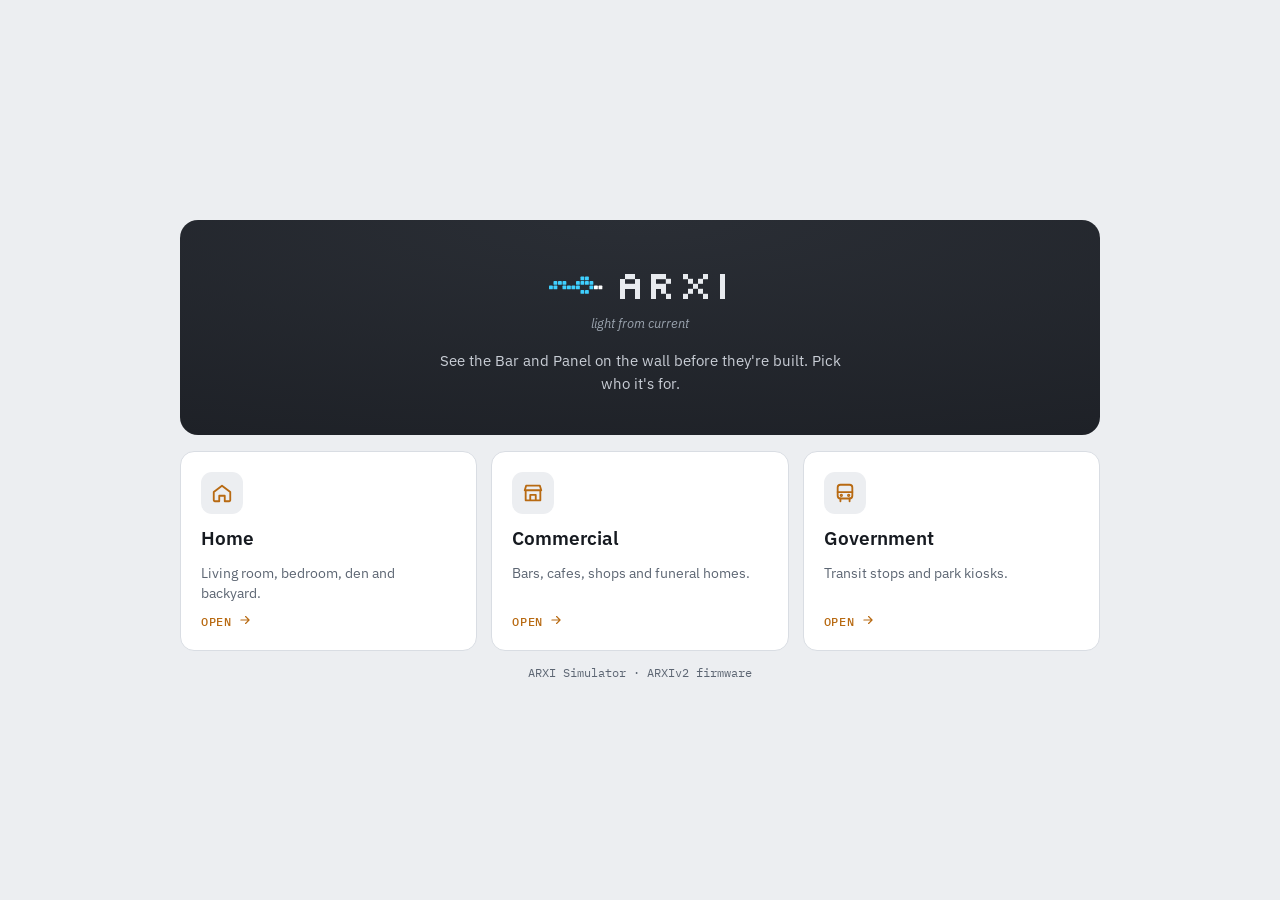
